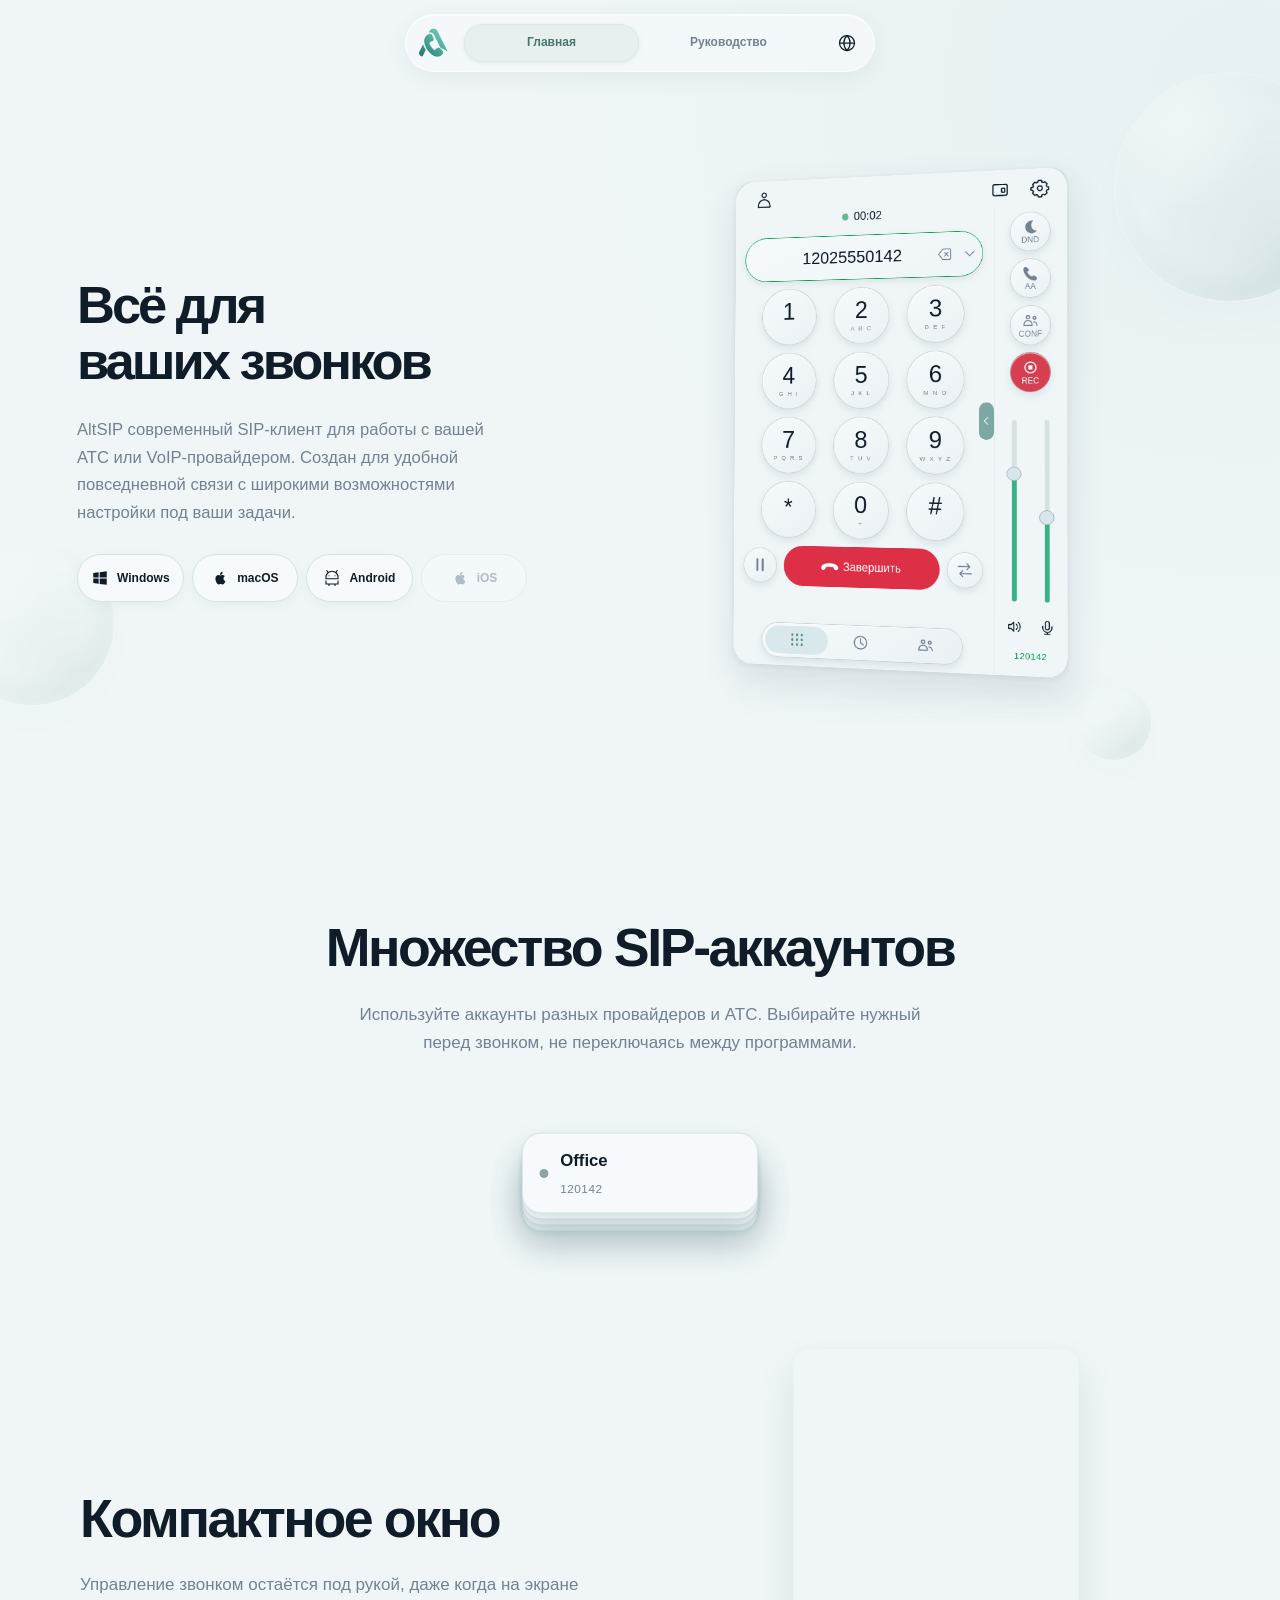
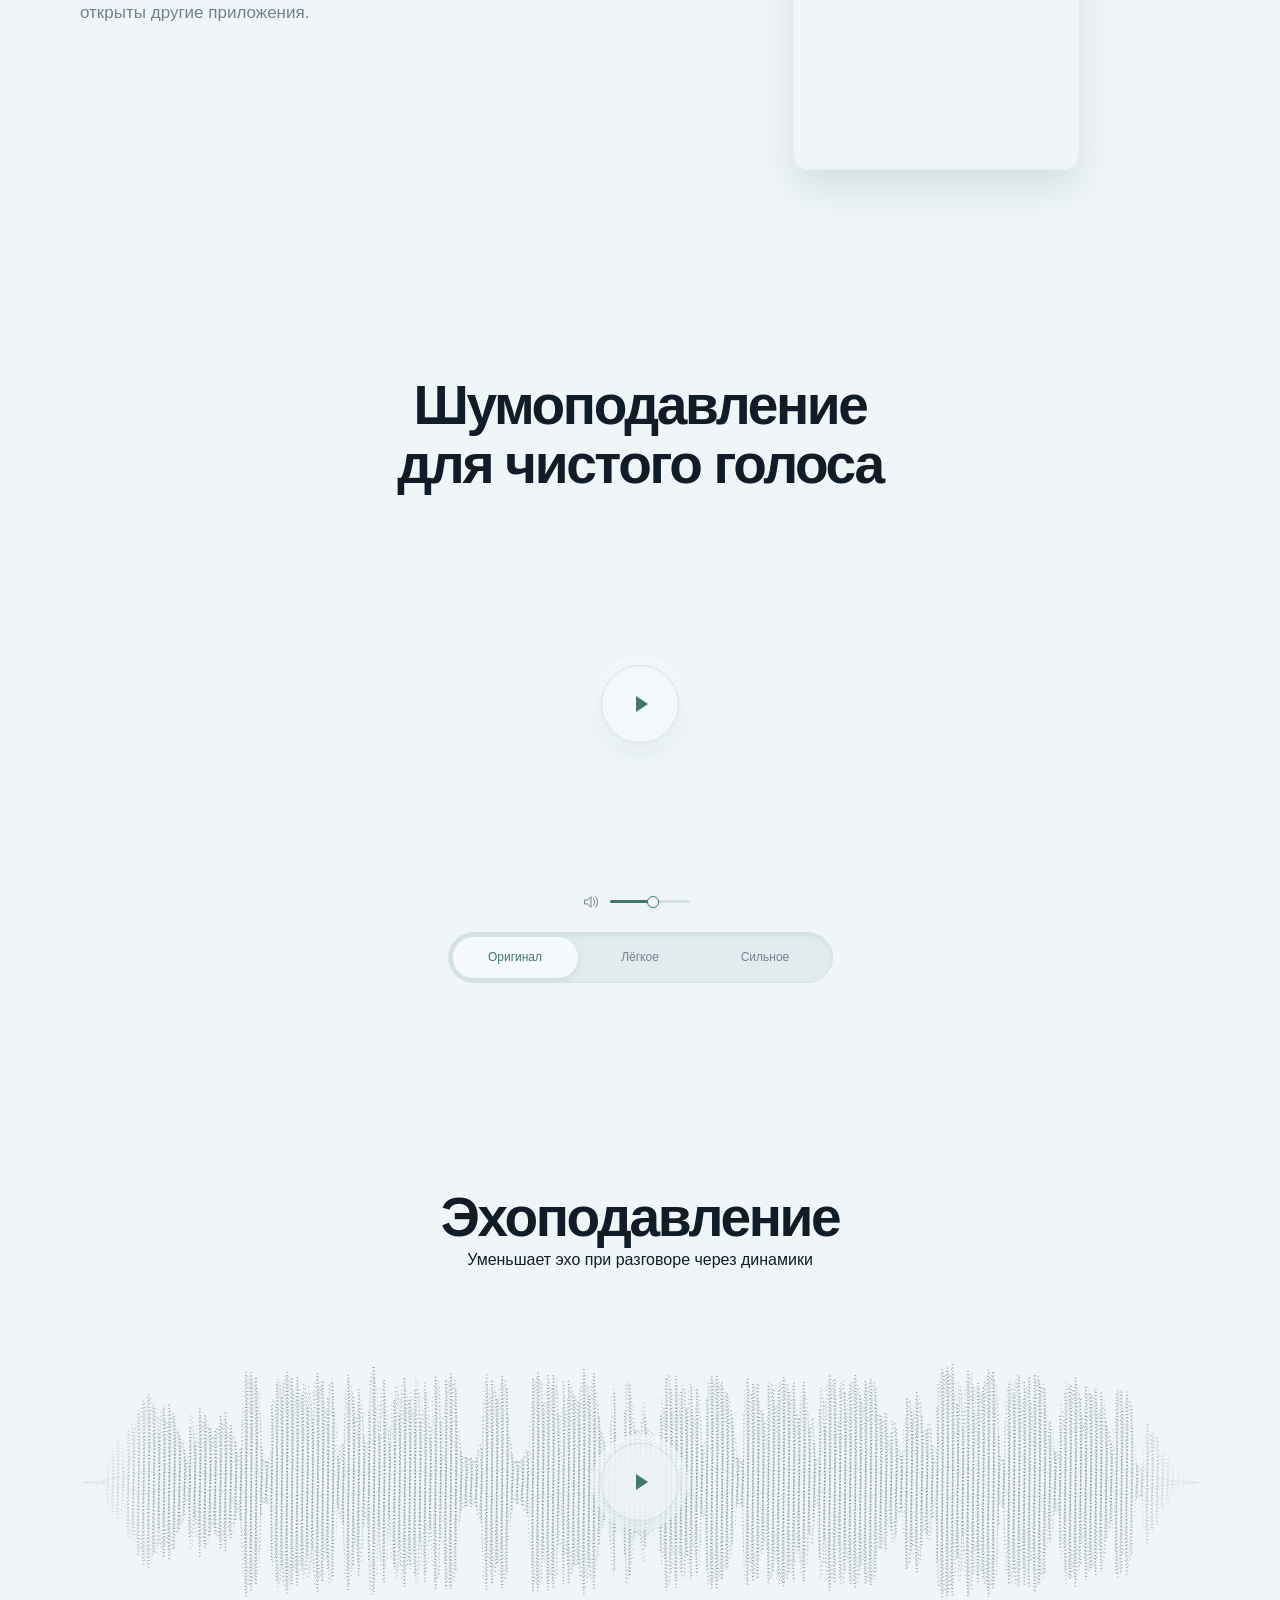
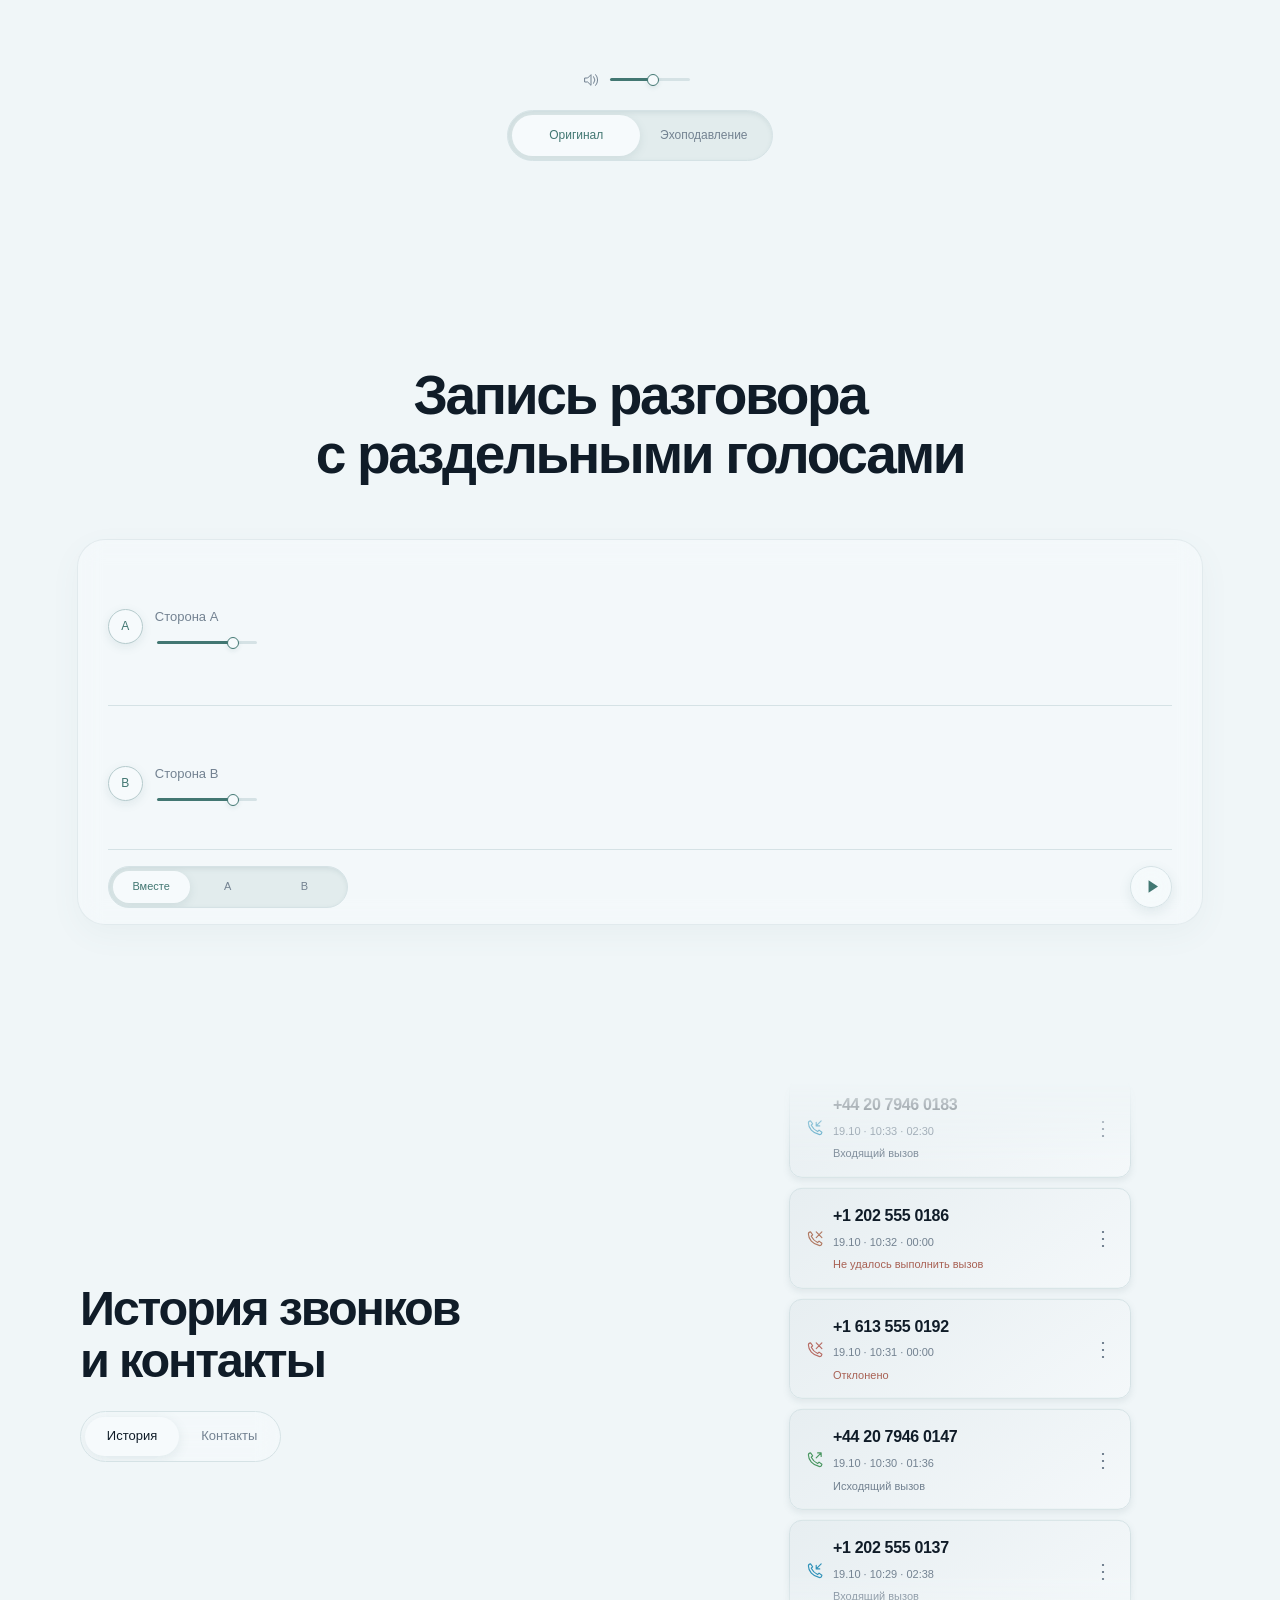
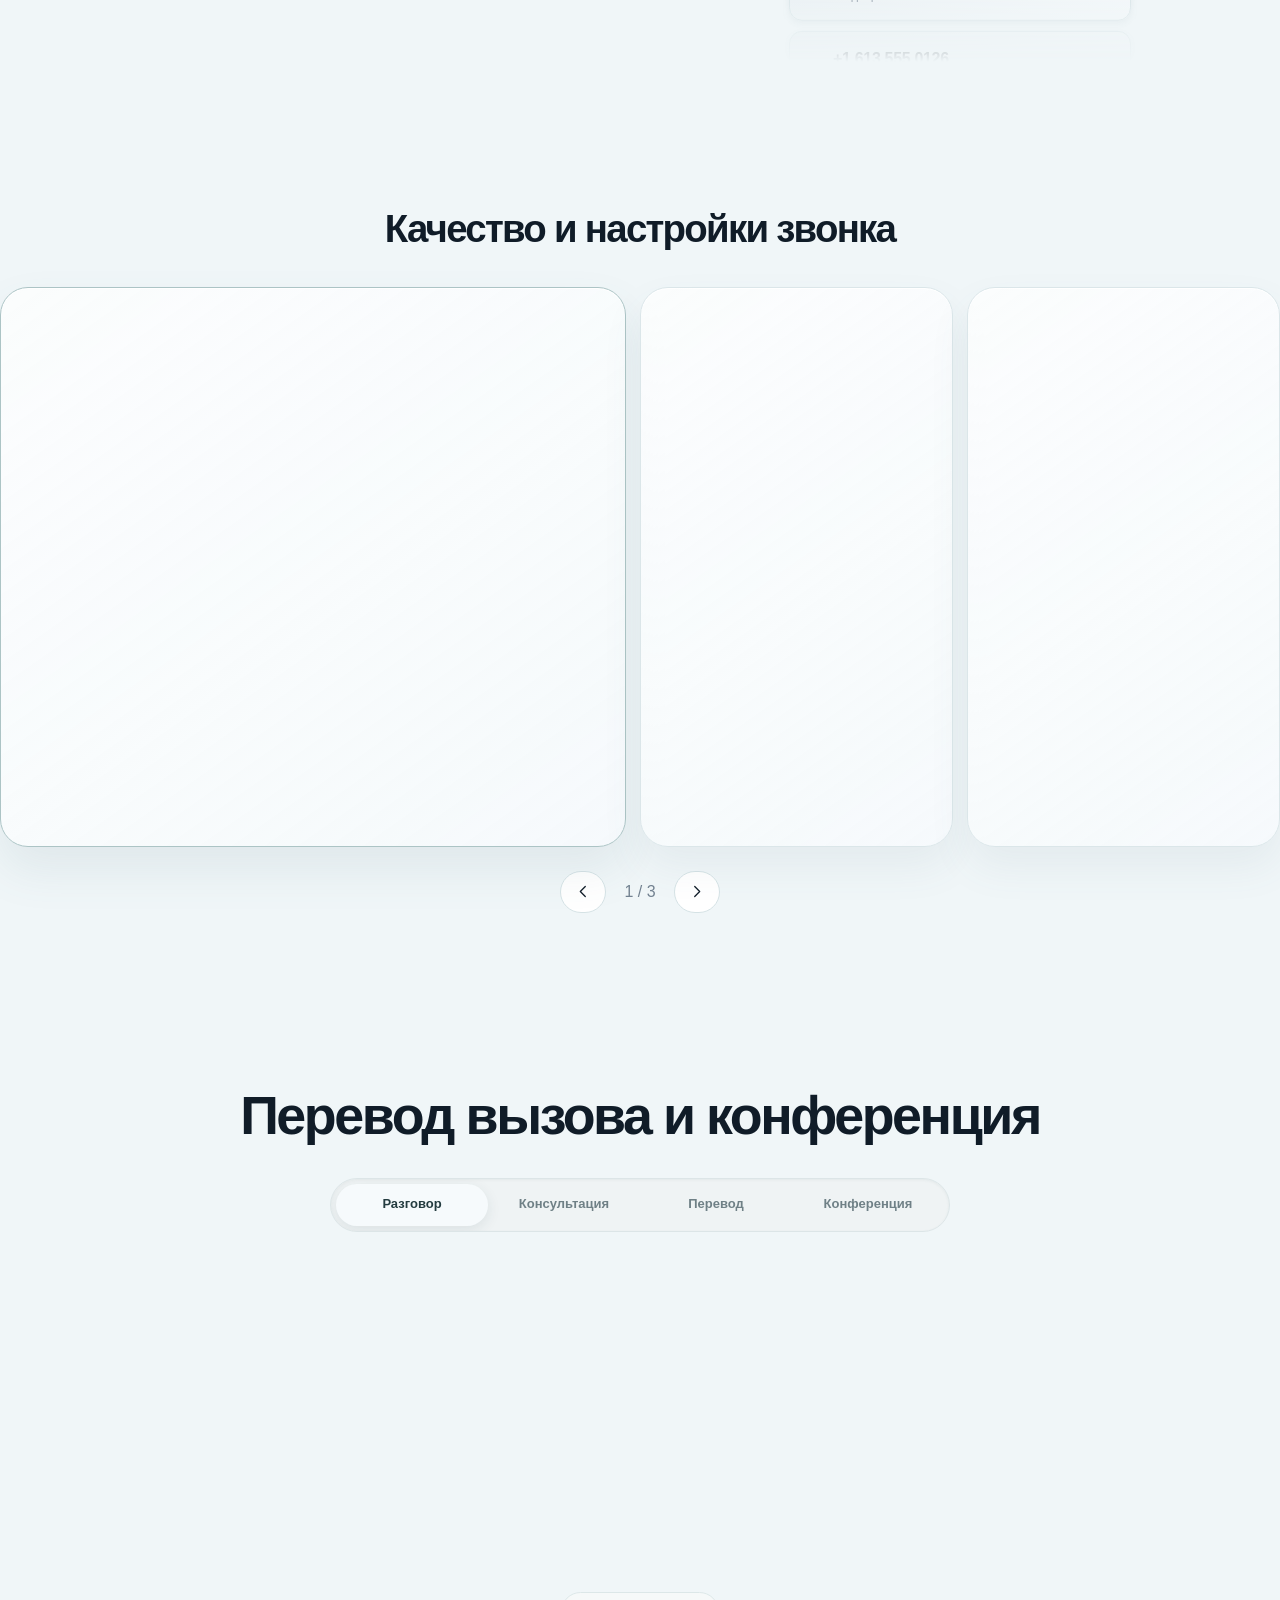
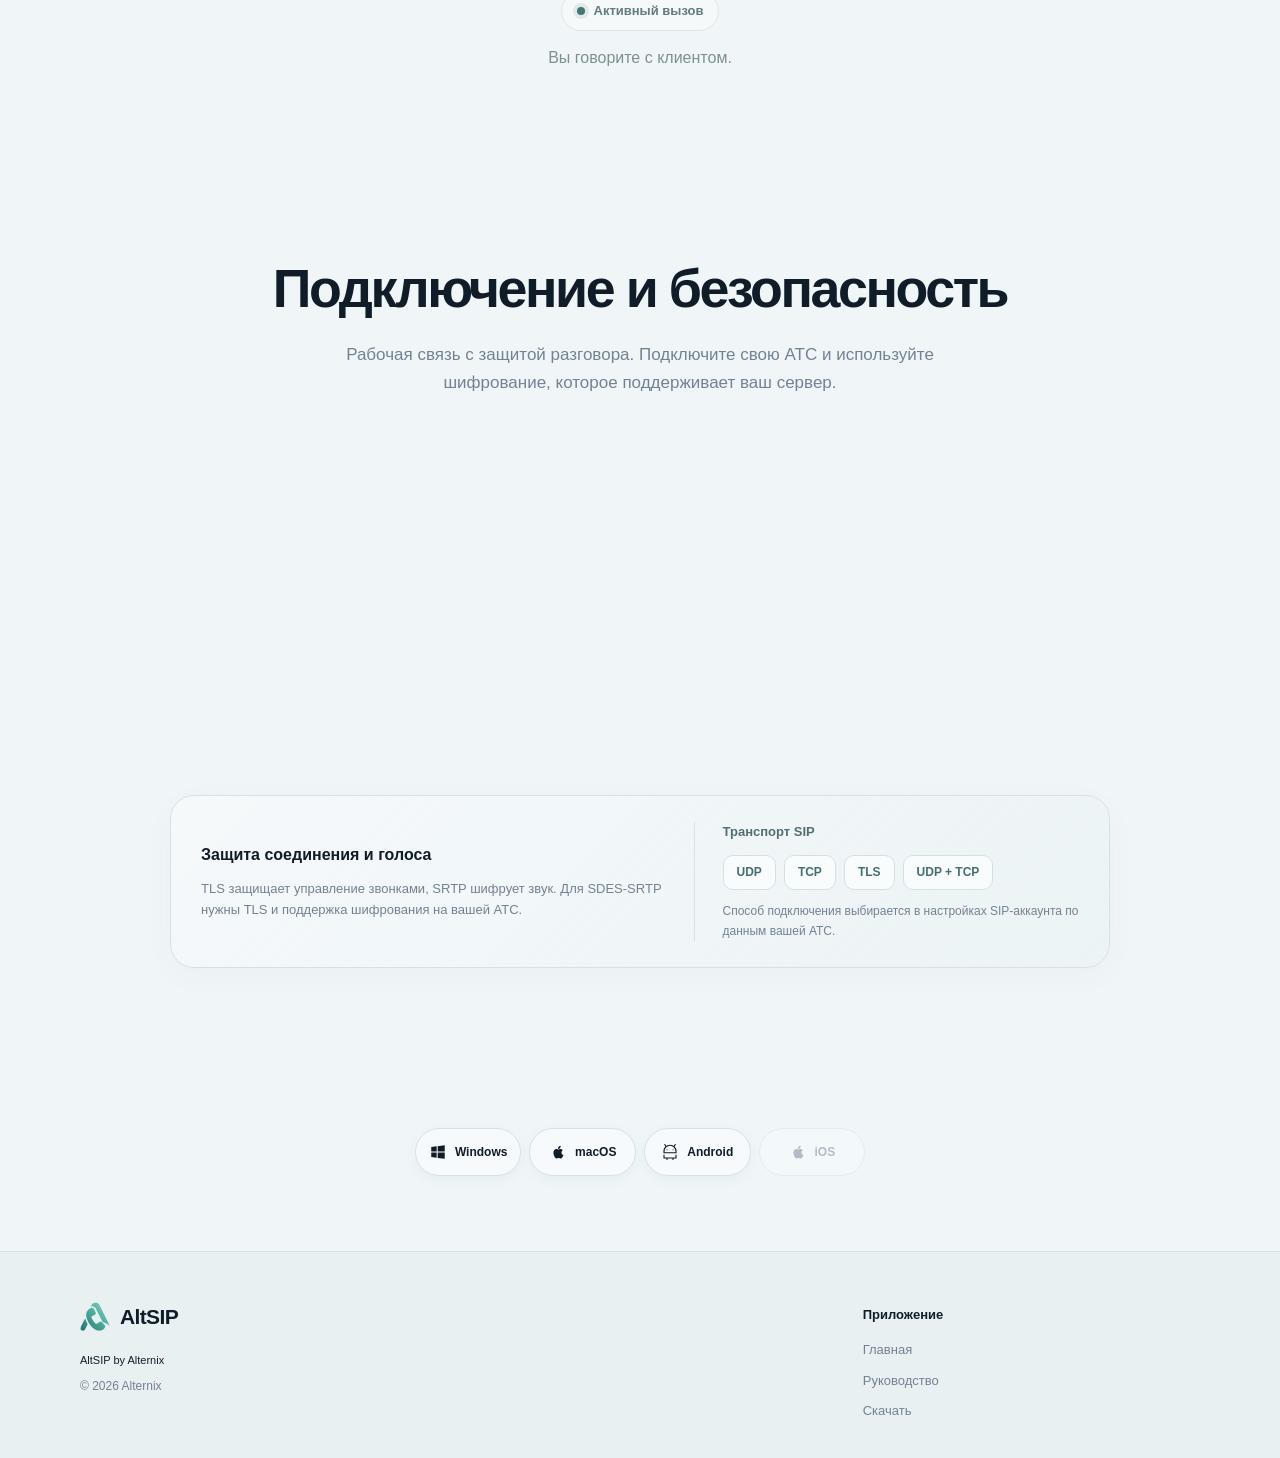
==== index.html @ 924a681d "Refine website animation cycles and precise native guide highlights" ====
<!doctype html>
<html lang="ru"><head><meta charset="utf-8"><meta name="viewport" content="width=device-width,initial-scale=1"><title>AltSIP | SIP-клиент для вашей телефонии</title><meta name="description" content="Софтфон для звонков через вашего SIP-провайдера или рабочую телефонию."><meta property="og:title" content="AltSIP | SIP-клиент для вашей телефонии"><meta property="og:description" content="Софтфон для звонков через вашего SIP-провайдера или рабочую телефонию."><meta name="robots" content="noindex,nofollow"><meta name="altsip-audio-revision" content="d81316233556"><meta name="theme-color" content="#eff5f6"><link rel="icon" href="assets/icon.png"><link rel="stylesheet" href="style.css?v=2e73f48485ab"><link rel="stylesheet" href="demo-app.css?v=282671691a97"><link rel="stylesheet" href="guide.css?v=e5ff88d38ba1"><link rel="stylesheet" href="presentation.css?v=deb7fc3d13be"><link rel="stylesheet" href="home.css?v=54b824f01042"><link rel="stylesheet" href="product-details.css?v=863e33387175"><link rel="stylesheet" href="connection-scenes.css?v=22c87a8289f9"><link rel="stylesheet" href="hero-motion.css?v=eced545eb23f"><script defer src="locales.js?v=30ba3d469219"></script><script defer src="releases.js?v=2664d048875a"></script><script defer src="owner-waveforms.js?v=f6e4b6ddcce7"></script><script defer src="audio-engine.js?v=7d99609cf5ab"></script><script defer src="wave-renderer.js?v=c137aee2f641"></script><script defer src="demo-locales.js?v=e2106780bb00"></script><script defer src="demo-fixtures.js?v=5a1b3ef2c4a5"></script><script defer src="demo-app.js?v=14ffc14b32d8"></script><script defer src="demo-tour.js?v=673b067e42fa"></script><script defer src="guide-current.js?v=b9ddf5138950"></script><script defer src="guide.js?v=2fedb6e4293b"></script><script defer src="feature-gallery.js?v=3f4800c20a1c"></script><script defer src="product-details.js?v=72c3e69b380d"></script><script defer src="connection-scenes.js?v=bbd32a1fe346"></script><script defer src="home-content.js?v=b4cd863121c5"></script><script defer src="atmosphere.js?v=7ba077ddc36a"></script><script defer src="app.js?v=50afdcf13e3f"></script><script src="site-routes.js?v=2fbef1f44652"></script></head>
<body id="top"><svg class="svg-defs" aria-hidden="true"><defs><symbol id="i-server" viewBox="0 0 24 24"><rect x="3" y="3" width="18" height="7" rx="2"/><rect x="3" y="14" width="18" height="7" rx="2"/><path d="M7 6.5h.1M7 17.5h.1M11 6.5h6M11 17.5h6"/></symbol>
<symbol id="i-arrow" viewBox="0 0 24 24"><path d="M4 12h16m-6-6 6 6-6 6"/></symbol><symbol id="i-down" viewBox="0 0 24 24"><path d="M12 3v18m-6-6 6 6 6-6"/></symbol>
<symbol id="i-play" viewBox="0 0 24 24"><path d="m7 4 12 8-12 8Z"/></symbol><symbol id="i-pause" viewBox="0 0 24 24"><path d="M8 5v14M16 5v14"/></symbol><symbol id="i-volume" viewBox="0 0 24 24"><path d="M3 9h4l5-5v16l-5-5H3Zm13-2a8 8 0 0 1 0 10m3-13a12 12 0 0 1 0 16"/></symbol>
<symbol id="i-phone" viewBox="0 0 24 24"><path d="m5 3 4 5-3 3c2 3 4 5 7 6l3-3 5 3c-1 4-3 5-6 4C9 19 4 14 2 8 1 5 2 3 5 3Z"/></symbol><symbol id="i-mic" viewBox="0 0 24 24"><rect x="9" y="2" width="6" height="13" rx="3"/><path d="M5 10v2a7 7 0 0 0 14 0v-2M12 19v3m-4 0h8"/></symbol>
<symbol id="i-fan" viewBox="0 0 24 24"><circle cx="12" cy="12" r="2"/><path d="M12 10C5 1 19 0 16 7l-3 3m1 2c11-2 5 11 1 6l-3-4m-2-1c-4 11-12-1-5-2l5 1"/></symbol><symbol id="i-keyboard" viewBox="0 0 24 24"><rect x="2" y="5" width="20" height="14" rx="3"/><path d="M6 9h.1M10 9h.1M14 9h.1M18 9h.1M6 12h.1M10 12h.1M14 12h.1M18 12h.1M7 16h10"/></symbol>
<symbol id="i-person" viewBox="0 0 24 24"><circle cx="12" cy="7" r="3.5"/><path d="M4 21v-3a8 8 0 0 1 16 0v3"/></symbol><symbol id="i-plus" viewBox="0 0 24 24"><path d="M12 4v16M4 12h16"/></symbol><symbol id="i-reset" viewBox="0 0 24 24"><path d="M4 10a8 8 0 1 1 0 5M4 4v6h6"/></symbol><symbol id="i-check" viewBox="0 0 24 24"><path d="m5 12 4 4L20 5"/></symbol>
<symbol id="i-windows" viewBox="0 0 24 24"><path d="M3 5.4 10.2 4.4v7H3Zm8.6-1.2L21 3v8.4h-9.4ZM3 12.8h7.2v7L3 18.8Zm8.6 0H21v8.3l-9.4-1.2Z"/></symbol><symbol id="i-apple" viewBox="0 0 24 24"><path d="M16.6 12.7c0-2 1.6-3 1.7-3.1-.9-1.4-2.4-1.6-2.9-1.6-1.2-.1-2.3.7-2.9.7-.6 0-1.5-.7-2.5-.7-1.4 0-2.7.9-3.4 2.1-1.5 2.6-.4 6.5 1 8.5.7 1 1.4 2 2.5 2 1-.1 1.4-.7 2.7-.7s1.7.7 2.8.6c1.2 0 1.8-1 2.5-2 .8-1.1 1.1-2.2 1.1-2.3-.1 0-2.6-1-2.6-3.5ZM14.7 6.6c.6-.8 1-1.8.9-2.9-.9.1-2 .6-2.7 1.4-.6.7-1.1 1.8-1 2.8 1 .1 2.1-.5 2.8-1.3Z"/></symbol>
</defs><symbol id="i-android" viewBox="0 0 24 24"><path d="m7 5-2-3m12 3 2-3M4 13v-2a8 8 0 0 1 16 0v2ZM4 16v4h16v-4M8 20v2m8-2v2M8 9h.01M16 9h.01"/></symbol><symbol id="i-expand" viewBox="0 0 24 24"><path d="M4 9V4h5m6 0h5v5M4 15v5h5m6 0h5v-5"/></symbol><symbol id="i-copy" viewBox="0 0 24 24"><rect x="8" y="8" width="12" height="13" rx="2"/><path d="M16 8V5a2 2 0 0 0-2-2H5a2 2 0 0 0-2 2v9a2 2 0 0 0 2 2h3"/></symbol><symbol id="i-shield" viewBox="0 0 24 24"><path d="m12 3 8 3v6c0 5-8 9-8 9s-8-4-8-9V6Z"/><path d="m8 12 3 3 5-6"/></symbol></svg><a class="skip" href="#main"><span data-copy="skip">К содержимому</span></a>

<div class="site-atmosphere" aria-hidden="true"><i class="glass-sphere"></i><i class="glass-sphere"></i><i class="glass-sphere"></i></div><header class="header"><a class="brand" href="#top" aria-label="AltSIP"><img src="assets/mark.svg" width="34" height="34" alt=""></a><nav class="page-tabs" role="tablist" data-label="navigation" aria-label="Разделы сайта"><i></i><button type="button" id="tab-home" role="tab" aria-selected="true" aria-controls="home-view" data-page="home"><span data-copy="navHome">Главная</span></button><button type="button" id="tab-guide" role="tab" aria-selected="false" tabindex="-1" aria-controls="guide-view" data-page="guide"><span data-copy="navGuide">Руководство</span></button></nav><div class="language-menu"><button type="button" id="language-trigger" aria-expanded="false" data-label="language" aria-label="Язык"><span id="language-current" class="visually-hidden">Русский</span><svg aria-hidden="true" viewBox="0 0 24 24"><circle cx="12" cy="12" r="9"/><path d="M3 12h18M12 3c5 5 5 13 0 18M12 3c-5 5-5 13 0 18"/></svg></button><div class="language-options" hidden role="group" data-label="language" aria-label="Язык"><button type="button" data-language="de" lang="de" aria-pressed="false">Deutsch</button><button type="button" data-language="en" lang="en" aria-pressed="false">English</button><button type="button" data-language="es" lang="es" aria-pressed="false">Español</button><button type="button" data-language="fr" lang="fr" aria-pressed="false">Français</button><button type="button" data-language="it" lang="it" aria-pressed="false">Italiano</button><button type="button" data-language="pl" lang="pl" aria-pressed="false">Polski</button><button type="button" data-language="pt" lang="pt" aria-pressed="false">Português</button><button type="button" data-language="ru" lang="ru" aria-pressed="true">Русский</button><button type="button" data-language="uk" lang="uk" aria-pressed="false">Українська</button></div></div></header>
<main id="main"><div id="home-view" class="page-view" role="tabpanel" aria-labelledby="tab-home">
<section class="hero-story" id="hero-story"><div class="hero-atmosphere" aria-hidden="true"><div class="glass-ribbon"></div><div class="glass-bead one"></div><div class="glass-bead two"></div><div class="glass-bead three"></div></div><div class="hero"><div class="hero-copy"><h1><span data-copy="heroTitle">Всё для ваших звонков</span></h1><p><span data-copy="heroBody">AltSIP современный SIP-клиент для работы с вашей АТС или VoIP-провайдером. Создан для удобной повседневной связи с широкими возможностями настройки под ваши задачи.</span></p><div class="downloads downloads-top"><a class="download-button windows" href="https://github.com/AlternixApps/AltSIP-Releases/releases/download/windows-wpf-beta-0.1.354/AltSIP-Setup.exe" data-release="windows" aria-label="Windows"><svg aria-hidden="true"><use href="#i-windows"></use></svg><span>Windows</span></a><details class="mac-choice"><summary class="download-button mac" data-label="downloadMac" aria-label="Скачать для macOS"><svg aria-hidden="true"><use href="#i-apple"></use></svg><span>macOS</span></summary><div class="mac-options"><a href="https://github.com/AlternixApps/AltSIP-Releases/releases/download/macos-swift-beta-0.1.73-build87/AltSIP-Swift-0.1.73-build87-arm64.dmg" data-release="macArm"><span>Apple Silicon</span></a><a href="https://github.com/AlternixApps/AltSIP-Releases/releases/download/macos-swift-beta-0.1.73-build87/AltSIP-Swift-0.1.73-build87-x86_64.dmg" data-release="macIntel"><span>Intel</span></a></div></details><a class="download-button android" href="https://play.google.com/store/apps/details?id=com.alternix.altsip" aria-label="Android — Google Play"><svg aria-hidden="true"><use href="#i-android"></use></svg><span>Android</span></a><button class="download-button ios" type="button" disabled><svg aria-hidden="true"><use href="#i-apple"></use></svg><span>iOS</span></button></div></div><div class="demo-stage" id="demo-stage"><div class="demo-position"><div class="demo-angle"><div class="demo-turn"><div class="demo-depth" aria-hidden="true"><i></i><i></i><i></i><i></i><i></i><i></i><i></i><i></i><i></i><i></i></div><div class="demo-front"><div id="sip-demo" inert aria-hidden="true"></div></div><div class="demo-back" aria-hidden="true"><img src="assets/mark.svg" alt=""></div></div></div></div><div class="glass-dock" aria-hidden="true"></div></div></div></section>
<div id="home-overview"></div><section class="download-section home-download" id="download"><div class="downloads downloads-home"><a class="download-button windows" href="https://github.com/AlternixApps/AltSIP-Releases/releases/download/windows-wpf-beta-0.1.354/AltSIP-Setup.exe" data-release="windows" aria-label="Windows"><svg aria-hidden="true"><use href="#i-windows"></use></svg><span>Windows</span></a><details class="mac-choice"><summary class="download-button mac" data-label="downloadMac" aria-label="Скачать для macOS"><svg aria-hidden="true"><use href="#i-apple"></use></svg><span>macOS</span></summary><div class="mac-options"><a href="https://github.com/AlternixApps/AltSIP-Releases/releases/download/macos-swift-beta-0.1.73-build87/AltSIP-Swift-0.1.73-build87-arm64.dmg" data-release="macArm"><span>Apple Silicon</span></a><a href="https://github.com/AlternixApps/AltSIP-Releases/releases/download/macos-swift-beta-0.1.73-build87/AltSIP-Swift-0.1.73-build87-x86_64.dmg" data-release="macIntel"><span>Intel</span></a></div></details><a class="download-button android" href="https://play.google.com/store/apps/details?id=com.alternix.altsip" aria-label="Android — Google Play"><svg aria-hidden="true"><use href="#i-android"></use></svg><span>Android</span></a><button class="download-button ios" type="button" disabled><svg aria-hidden="true"><use href="#i-apple"></use></svg><span>iOS</span></button></div></section><div id="audio-sections" hidden><section class="sound section" id="sound"><div class="section-heading reveal"><h2><span data-copy="soundTitle">Шумоподавление
для чистого голоса</span></h2></div><div class="sound-sculpture reveal" id="sound-player"><canvas id="noise-wave" width="1200" height="380" aria-hidden="true"></canvas><button class="orb-play" id="noise-play" type="button" data-label="play" aria-label="Слушать"><svg aria-hidden="true"><use href="#i-play"></use></svg></button></div><div class="sound-console reveal"><div class="wave-caption"><label class="volume-control"><svg aria-hidden="true"><use href="#i-volume"></use></svg><input id="master-volume" type="range" min="0" max="100" value="55" data-label="volume" aria-label="Громкость"></label></div><div class="audio-processing-row"><div class="segmented noise-mode" role="group" data-label="processing" aria-label="Обработка звука"><span class="capsule-track" aria-hidden="true"><i></i></span><button data-noise-mode="original" aria-pressed="true" type="button"><span data-copy="original">Оригинал</span></button><button data-noise-mode="light" aria-pressed="false" type="button"><span data-copy="light">Лёгкое</span></button><button data-noise-mode="high" aria-pressed="false" type="button"><span data-copy="high">Сильное</span></button></div></div><p id="noise-error" class="player-error" role="status"></p></div></section>
<section class="echo-section section" id="echo"><div class="section-heading reveal"><h2><span data-copy="echoTitle">Эхоподавление</span></h2><p class="lab-lead"><span data-copy="echoBody">Уменьшает эхо при разговоре через динамики</span></p></div><div class="echo-sculpture sound-sculpture reveal" id="echo-player"><canvas id="echo-wave" width="1200" height="380" aria-hidden="true"></canvas><button class="orb-play" id="echo-play" type="button" data-label="play" aria-label="Слушать"><svg aria-hidden="true"><use href="#i-play"></use></svg></button></div><div class="sound-console reveal"><div class="wave-caption"><label class="volume-control"><svg aria-hidden="true"><use href="#i-volume"></use></svg><input id="echo-volume" type="range" min="0" max="100" value="55" data-label="volume" aria-label="Громкость"></label></div><div class="audio-processing-row"><div class="segmented echo-mode" role="group" data-label="processing" aria-label="Обработка звука"><span class="capsule-track" aria-hidden="true"><i></i></span><button data-echo-mode="original" aria-pressed="true" type="button"><span data-copy="echoOriginal">Оригинал</span></button><button data-echo-mode="processed" aria-pressed="false" type="button"><span data-copy="echoProcessed">Эхоподавление</span></button></div></div><p id="echo-error" class="player-error" role="status"></p></div></section>
<section class="record section" id="record"><div class="record-shell"><div class="record-copy reveal"><h2><span data-copy="recordTitle">Запись разговора
с раздельными голосами</span></h2></div><div class="mixer reveal" id="record-player"><div class="track" data-track="a"><div class="track-info"><button type="button" class="track-letter" data-track-solo="a" aria-label="Solo A" aria-pressed="false">A</button><span><span data-copy="sideA">Сторона A</span></span><input id="gain-a" type="range" min="0" max="100" value="80" data-label="gainA" aria-label="Громкость стороны A"></div><canvas id="wave-a" width="700" height="150" aria-hidden="true"></canvas></div><div class="track" data-track="b"><div class="track-info"><button type="button" class="track-letter" data-track-solo="b" aria-label="Solo B" aria-pressed="false">B</button><span><span data-copy="sideB">Сторона B</span></span><input id="gain-b" type="range" min="0" max="100" value="80" data-label="gainB" aria-label="Громкость стороны B"></div><canvas id="wave-b" width="700" height="150" aria-hidden="true"></canvas></div><div class="record-transport"><div class="track-selection segmented" role="group" data-label="trackChoice" aria-label="Дорожки записи"><span class="capsule-track" aria-hidden="true"><i></i></span><button data-solo="both" aria-pressed="true"><span data-copy="both">Вместе</span></button><button data-solo="a" aria-pressed="false">A</button><button data-solo="b" aria-pressed="false">B</button></div><div class="time-and-play"><button class="round-play" id="record-play" type="button" data-label="play" aria-label="Слушать"><svg aria-hidden="true"><use href="#i-play"></use></svg></button></div></div><p id="record-error" class="player-error" role="status"></p></div></div></section>
</div></div><section id="guide-view" class="page-view" role="tabpanel" aria-labelledby="tab-guide" hidden><div id="guide"></div></section></main><footer class="site-footer"><div class="footer-inner"><div class="footer-about"><a href="#home" data-route="home" data-anchor="hero-story" class="footer-brand"><img src="assets/mark.svg" width="30" height="30" alt=""><span>AltSIP</span></a><a class="footer-credit" href="https://alternixapps.github.io/"><span data-copy="footer">AltSIP by Alternix</span></a><p class="footer-copyright">© 2026 Alternix</p></div><nav data-label="footerNavigation" aria-label="Навигация в подвале"><strong><span data-copy="footerProduct">Приложение</span></strong><a href="#home" data-route="home" data-anchor="hero-story"><span data-copy="navHome">Главная</span></a><a href="#guide" data-route="guide"><span data-copy="navGuide">Руководство</span></a><button type="button" class="footer-download" data-open-download><span data-copy="download">Скачать</span></button></nav></div></footer><dialog class="download-dialog" id="download-dialog" aria-labelledby="download-dialog-title"><button type="button" class="download-close" data-close-download data-label="close" aria-label="Закрыть">×</button><h2 id="download-dialog-title"><span data-copy="download">Скачать</span></h2><div class="downloads downloads-dialog"><a class="download-button windows" href="https://github.com/AlternixApps/AltSIP-Releases/releases/download/windows-wpf-beta-0.1.354/AltSIP-Setup.exe" data-release="windows" aria-label="Windows"><svg aria-hidden="true"><use href="#i-windows"></use></svg><span>Windows</span></a><details class="mac-choice"><summary class="download-button mac" data-label="downloadMac" aria-label="Скачать для macOS"><svg aria-hidden="true"><use href="#i-apple"></use></svg><span>macOS</span></summary><div class="mac-options"><a href="https://github.com/AlternixApps/AltSIP-Releases/releases/download/macos-swift-beta-0.1.73-build87/AltSIP-Swift-0.1.73-build87-arm64.dmg" data-release="macArm"><span>Apple Silicon</span></a><a href="https://github.com/AlternixApps/AltSIP-Releases/releases/download/macos-swift-beta-0.1.73-build87/AltSIP-Swift-0.1.73-build87-x86_64.dmg" data-release="macIntel"><span>Intel</span></a></div></details><a class="download-button android" href="https://play.google.com/store/apps/details?id=com.alternix.altsip" aria-label="Android — Google Play"><svg aria-hidden="true"><use href="#i-android"></use></svg><span>Android</span></a><button class="download-button ios" type="button" disabled><svg aria-hidden="true"><use href="#i-apple"></use></svg><span>iOS</span></button></div></dialog><a class="back-top" href="#top" data-label="backTop" aria-label="Наверх"><svg aria-hidden="true" viewBox="0 0 24 24"><path d="m6 14 6-6 6 6"/></svg></a></body></html>
---- style.css ----
:root{--paper:#f0f6f8;--surface:#f6fafc;--ink:#101c28;--muted:#738291;--green:#427772;--line:#d5e2e5;--white:#fff;--shade:#56798222;--glow:#d9e8ea;--ease:cubic-bezier(.22,.8,.25,1);--capsule-spring:cubic-bezier(.22,1.35,.36,1);color-scheme:light}
*{box-sizing:border-box}html{scroll-behavior:smooth;scroll-padding-top:110px}body{margin:0;font:16px/1.6 -apple-system,BlinkMacSystemFont,'Segoe UI',sans-serif;background:var(--paper);color:var(--ink);overflow-x:clip;-webkit-font-smoothing:antialiased;transition:background .65s,color .55s}h1,h2,h3,p{margin:0}h1,h2,h3{font-weight:600;line-height:1.08;letter-spacing:-.043em}h1,h2{white-space:pre-line}button,input,select{font:inherit;color:inherit}button{border:0;cursor:pointer}a{color:inherit;text-decoration:none}button,a,summary,input{touch-action:manipulation;-webkit-tap-highlight-color:transparent}button:disabled{cursor:default}button:focus-visible,a:focus-visible,summary:focus-visible,input:focus-visible,canvas:focus-visible{outline:2px solid var(--green);outline-offset:5px}svg{width:22px;height:22px;fill:none;stroke:currentColor;stroke-width:1.5;stroke-linecap:round;stroke-linejoin:round;display:block;flex:none}svg:has(use[href='#i-windows']),svg:has(use[href='#i-apple']){fill:currentColor;stroke:none}.svg-defs{position:absolute;width:0;height:0;overflow:hidden}[hidden]{display:none!important}img{display:block;max-width:100%}.skip{position:fixed;top:-100px;left:20px;z-index:100;padding:14px;border-radius:14px;background:var(--surface)}.skip:focus{top:20px}
.site-atmosphere{position:fixed;inset:0;pointer-events:none;z-index:-1;overflow:hidden;background:radial-gradient(ellipse at 87% 8%,color-mix(in srgb,var(--green) 15%,transparent),transparent 50%),radial-gradient(ellipse at 8% 65%,color-mix(in srgb,var(--green) 10%,transparent),transparent 46%),var(--paper);transition:background .7s}.site-atmosphere:before{content:'';position:absolute;width:130vw;height:60vw;top:15%;left:-60%;border-radius:50%;border:1px solid color-mix(in srgb,var(--green) 14%,transparent);box-shadow:0 0 0 65px color-mix(in srgb,var(--white) 12%,transparent),0 0 0 130px color-mix(in srgb,var(--green) 3%,transparent);transform:rotate(-30deg)}
.header{position:fixed;top:14px;left:3%;right:3%;height:72px;display:grid;grid-template-columns:1fr auto 1fr;align-items:center;padding:0 26px;z-index:60;border-radius:25px;background:color-mix(in srgb,var(--surface) 72%,transparent);border:1px solid color-mix(in srgb,var(--white) 75%,var(--line));box-shadow:0 8px 35px color-mix(in srgb,var(--shade) 50%,transparent);backdrop-filter:blur(24px) saturate(1.2);transition:background .65s,border-color .65s}.brand{display:flex;align-items:center;gap:9px;font-size:24px;font-weight:650;letter-spacing:-.035em;justify-self:start}.brand img{border-radius:9px}.page-tabs{position:relative;display:flex;isolation:isolate;border-radius:24px;background:color-mix(in srgb,var(--green) 7%,transparent);padding:4px;gap:3px}.page-tabs>i{position:absolute;top:4px;bottom:4px;left:4px;width:calc((100% - 11px)/2);border-radius:20px;background:var(--surface);box-shadow:0 2px 9px var(--shade);transform:translateX(calc(var(--page-index,0)*(100% + 3px)));transition:transform .5s var(--ease),background .65s;z-index:-1}.page-tabs button{min-width:142px;max-width:230px;background:transparent;border-radius:20px;padding:9px 16px;font-size:13px;color:var(--muted);transition:color .3s}.page-tabs button[aria-selected=true]{color:var(--ink)}.language-menu{position:relative;font-size:12px;justify-self:end}.language-menu summary{display:flex;align-items:center;gap:10px;cursor:pointer;list-style:none;padding:9px 12px;border-radius:20px;border:1px solid var(--line)}summary::-webkit-details-marker{display:none}.language-menu summary svg{width:13px;height:13px}.language-options{position:absolute;right:0;top:calc(100% + 10px);padding:8px;width:185px;background:var(--surface);border:1px solid var(--line);box-shadow:0 18px 45px var(--shade);border-radius:18px;z-index:65;animation:menu-in .25s var(--ease)}.language-options button{display:block;text-align:left;background:transparent;width:100%;padding:8px 12px;border-radius:10px;font-size:12px}.language-options button:hover,.language-options button[aria-pressed=true]{background:color-mix(in srgb,var(--green) 10%,transparent);color:var(--green)}
.page-enter{animation:page-enter .5s var(--ease)}.hero-story{position:relative;height:145vh;min-height:1120px;isolation:isolate}.hero{position:sticky;top:0;height:100svh;min-height:740px;max-width:1580px;margin:auto;display:grid;grid-template-columns:.95fr 1.05fr;align-items:center;gap:5%;padding:145px 5% 75px 6%}.hero-copy{position:relative;z-index:4;transform:translateY(calc(var(--hero-progress,0)*-100px));opacity:calc(1 - var(--hero-progress,0)*.75);transition:color .65s}.hero h1{font-size:clamp(44px,4.2vw,70px);line-height:1.09;letter-spacing:-.052em}.hero-copy>p{font-size:16px;line-height:1.65;color:var(--muted);max-width:420px;margin:26px 0 32px}.hero-atmosphere{position:absolute;inset:0;z-index:-1;overflow:hidden}.glass-ribbon{position:absolute;right:-20%;top:3%;width:88%;height:77%;border-radius:45%;border:1px solid color-mix(in srgb,var(--white) 80%,var(--line));background:linear-gradient(125deg,transparent 23%,color-mix(in srgb,var(--white) 35%,transparent) 40%,color-mix(in srgb,var(--green) 8%,transparent) 52%,transparent 75%);box-shadow:inset 0 0 32px color-mix(in srgb,var(--white) 60%,transparent),0 0 70px color-mix(in srgb,var(--green) 7%,transparent);transform:rotate(-29deg);opacity:.8}.glass-ribbon:after{content:'';position:absolute;inset:35px;border-radius:45%;border:1px solid color-mix(in srgb,var(--white) 60%,transparent)}.glass-bead{position:absolute;border-radius:50%;background:radial-gradient(circle at 30% 23%,color-mix(in srgb,var(--white) 90%,transparent),transparent 34%),radial-gradient(circle at 70% 80%,color-mix(in srgb,var(--green) 20%,transparent),transparent 65%);border:1px solid color-mix(in srgb,var(--white) 80%,var(--line));box-shadow:inset -8px -10px 22px color-mix(in srgb,var(--green) 12%,transparent),inset 5px 7px 20px color-mix(in srgb,var(--white) 70%,transparent),0 12px 28px var(--shade);backdrop-filter:blur(3px);animation:glass-drift 12s ease-in-out infinite alternate}.glass-bead.one{width:95px;height:95px;right:4%;top:26%}.glass-bead.two{width:48px;height:48px;right:44%;top:65%;animation-delay:-7s}.glass-bead.three{width:28px;height:28px;right:54%;top:18%;animation-delay:-3s}.hero-atmosphere:after{content:'';position:absolute;left:0;right:0;bottom:0;height:22%;background:linear-gradient(transparent,var(--paper))}
.downloads{display:flex;align-items:flex-start;gap:10px;position:relative;z-index:15}.download-button{height:54px;display:flex;align-items:center;justify-content:center;gap:10px;padding:0 22px;border:1px solid color-mix(in srgb,var(--white) 50%,var(--line));border-radius:28px;background:var(--surface);font-size:13px;font-weight:600;white-space:nowrap;box-shadow:0 5px 16px var(--shade),inset 0 1px var(--white);transition:transform .25s,box-shadow .25s,background .65s}.download-button svg{width:18px;height:18px}.download-button:hover{transform:translateY(-2px);box-shadow:0 9px 20px var(--shade),inset 0 1px var(--white)}.download-button.android:disabled{color:var(--muted);opacity:.5;box-shadow:none}.download-button.android:disabled:hover{transform:none}.mac-choice{position:relative}.mac-choice summary{list-style:none;cursor:pointer}.mac-options{position:absolute;left:0;top:calc(100% + 10px);width:190px;display:grid;padding:7px;background:var(--surface);border:1px solid var(--line);box-shadow:0 16px 35px var(--shade);border-radius:18px;animation:menu-in .25s var(--ease);z-index:30}.mac-options a{padding:10px 14px;border-radius:11px;font-size:12px}.mac-options a:hover{background:color-mix(in srgb,var(--green) 9%,transparent)}
.demo-stage{position:relative;height:650px;min-width:0;isolation:isolate;perspective:1800px}.demo-position{position:absolute;left:50%;top:47%;width:var(--demo-width,380px);height:var(--demo-height,560px);transform:translate(-50%,-50%) translateY(calc(var(--hero-progress,0)*-140px)) scale(calc(var(--demo-scale,1)*(1 - var(--hero-progress,0)*.13)));transform-origin:center;transition:width .5s var(--ease),height .5s var(--ease);z-index:3;perspective:1800px}.demo-angle{position:relative;width:100%;height:100%;transform:rotateY(calc(-14deg - var(--hero-progress,0)*72deg)) rotateX(2deg);transform-style:preserve-3d;transform-origin:50% 50%;border-radius:22px}.demo-front{position:absolute;inset:0;transform:translateZ(10px);backface-visibility:hidden;border-radius:22px;overflow:clip;box-shadow:0 24px 50px var(--shade)}.demo-back{position:absolute;inset:0;border-radius:22px;background:linear-gradient(125deg,var(--surface),var(--line));border:1px solid var(--line);transform:translateZ(-10px) rotateY(180deg);backface-visibility:hidden}.demo-edge{position:absolute;top:19px;bottom:19px;right:-10px;width:20px;background:linear-gradient(90deg,var(--line),var(--surface) 30%,color-mix(in srgb,var(--ink) 19%,var(--paper)));transform:rotateY(90deg);border-radius:3px;box-shadow:inset 1px 0 var(--white)}.demo-top-edge{position:absolute;left:20px;right:20px;top:-10px;height:20px;background:var(--surface);transform:rotateX(90deg);border-radius:3px}.demo-front .sip-demo{border-radius:22px;overflow:clip}.glass-dock{position:absolute;left:9%;right:4%;height:24px;bottom:19px;border-radius:50%;background:radial-gradient(ellipse,color-mix(in srgb,var(--green) 20%,transparent),transparent 70%);filter:blur(10px);transform:translateY(calc(var(--hero-progress,0)*50px)) scale(calc(1 - var(--hero-progress,0)*.4));opacity:calc(1 - var(--hero-progress,0))}
.section{position:relative;padding:105px 6%;scroll-margin-top:90px}.section-heading{text-align:center;max-width:1100px;margin:0 auto 45px}.section-heading h2{font-size:clamp(40px,4.6vw,68px)}.sound{padding-top:80px;overflow:hidden;isolation:isolate}.sound:before{content:'';position:absolute;inset:8% -10% 0;border-radius:50%;background:radial-gradient(ellipse,color-mix(in srgb,var(--surface) 80%,transparent),transparent 65%);z-index:-1}.sound-sculpture{position:relative;width:100%;max-width:1500px;margin:auto;height:350px;isolation:isolate}.sound-sculpture canvas{width:100%;height:100%;display:block;cursor:ew-resize;touch-action:pan-y}.orb-play{position:absolute;left:50%;top:47%;width:78px;height:78px;border-radius:50%;transform:translate(-50%,-50%);background:color-mix(in srgb,var(--surface) 92%,transparent);border:1px solid var(--line);box-shadow:0 8px 25px var(--shade),0 0 0 9px color-mix(in srgb,var(--surface) 65%,transparent);color:var(--green);display:grid;place-items:center;transition:box-shadow .3s,background .65s;z-index:2}.orb-play:hover{box-shadow:0 8px 25px var(--shade),0 0 0 12px color-mix(in srgb,var(--surface) 65%,transparent)}.orb-play svg{width:24px;height:24px}.orb-play svg:has(use[href='#i-play']){fill:currentColor;stroke:none;transform:translateX(1px)}.round-play svg:has(use[href='#i-play']){fill:currentColor;stroke:none;transform:translateX(1px)}.sound-console{text-align:center}.wave-caption{display:flex;align-items:center;justify-content:center;gap:24px;font-size:11px;font-variant-numeric:tabular-nums;color:var(--muted);margin:15px 0 28px}.volume-control{display:flex;align-items:center;gap:9px;width:115px}.volume-control svg{width:16px;height:16px}.volume-control input{width:80px}.sound-console input[type=range],.track-info input[type=range]{appearance:none;height:3px;background:linear-gradient(to right,var(--green) var(--range,55%),var(--line) var(--range,55%));border-radius:4px;cursor:pointer}.sound-console input[type=range]::-webkit-slider-thumb,.track-info input[type=range]::-webkit-slider-thumb{appearance:none;width:12px;height:12px;border:1px solid var(--green);border-radius:50%;background:var(--surface);box-shadow:0 2px 4px var(--shade)}.segmented{position:relative;display:inline-flex;isolation:isolate;padding:4px;background:color-mix(in srgb,var(--green) 8%,var(--paper));border:1px solid var(--line);border-radius:30px;box-shadow:inset 1px 2px 5px var(--shade)}.segmented>.capsule-track{position:absolute;inset:0;border-radius:inherit;overflow:clip;pointer-events:none;z-index:-1}.segmented>.capsule-track>i{position:absolute;left:4px;top:4px;bottom:4px;width:calc((100% - 8px)/3);background:var(--surface);border-radius:25px;box-shadow:0 3px 10px var(--shade);transform:translateX(calc(var(--selected,0)*100%));transition:transform .56s var(--capsule-spring),background .65s}.segmented button{background:transparent;min-width:125px;padding:11px 20px;border-radius:26px;color:var(--muted);font-size:12px}.segmented button[aria-pressed=true]{color:var(--green)}.noise-mode[data-mode=light]{--selected:1}.noise-mode[data-mode=high]{--selected:2}.track-selection[data-solo=a]{--selected:1}.track-selection[data-solo=b]{--selected:2}.player-error{font-size:12px;color:#ca696f;margin-top:12px;min-height:0}.player-error:empty{display:none}
.record{padding-block:110px 120px}.record-shell{max-width:1420px;margin:auto}.record-copy{display:flex;align-items:flex-start;justify-content:space-between;gap:8%;margin-bottom:45px}.record-copy h2{font-size:clamp(40px,4.2vw,62px);flex:1}.record-copy>p{font-size:16px;line-height:1.7;color:var(--muted);max-width:370px;flex:1;padding-top:7px}.record-copy .track-selection{display:none}.mixer{position:relative;border-radius:34px;padding:36px 40px 25px;border:1px solid color-mix(in srgb,var(--white) 65%,var(--line));background:color-mix(in srgb,var(--surface) 72%,transparent);box-shadow:0 20px 55px var(--shade),inset 0 1px var(--white);backdrop-filter:blur(15px);transition:background .65s}.mixer:before{content:'';position:absolute;inset:10px -10px -10px 10px;border-radius:34px;border:1px solid var(--line);background:color-mix(in srgb,var(--green) 3%,transparent);z-index:-1}.track{display:grid;grid-template-columns:170px 1fr;gap:20px;align-items:center;min-height:160px;transition:opacity .4s}.track+.track{border-top:1px solid var(--line);margin-top:15px;padding-top:15px}.track-info{display:grid;grid-template-columns:35px 1fr;gap:8px 12px;align-items:center;color:var(--muted);font-size:13px}.track-info>input{grid-column:2;width:100px;margin-top:5px}.track-letter{width:35px;height:35px;border-radius:50%;background:var(--surface);color:var(--green);box-shadow:0 3px 10px var(--shade);border:1px solid var(--line);grid-row:span 2;font-size:12px}.track-letter[aria-pressed=true]{background:var(--green);color:var(--paper)}.track canvas{width:100%;height:155px;display:block;cursor:ew-resize;touch-action:pan-y}.track.muted{opacity:.38}.record-transport{display:flex;align-items:center;justify-content:space-between;gap:20px;padding-top:22px;border-top:1px solid var(--line);margin-top:15px}.record-transport .time-and-play{display:flex;align-items:center;gap:14px;font-size:11px;font-variant-numeric:tabular-nums;color:var(--muted)}.round-play{width:46px;height:46px;display:grid;place-items:center;border-radius:50%;background:var(--surface);color:var(--green);box-shadow:0 4px 12px var(--shade);border:1px solid var(--line)}.round-play svg{width:19px;height:19px}.record-transport .segmented button{min-width:100px;padding:8px 15px;font-size:11px}.details{padding-inline:0;padding-bottom:80px}.details .section-heading{padding-inline:6%;margin-bottom:50px}
.download-section{padding:95px 6% 100px;text-align:center;background:radial-gradient(ellipse at bottom,color-mix(in srgb,var(--green) 12%,transparent),transparent 65%)}.download-section>img{margin:0 auto 25px;border-radius:16px}.download-section h2{font-size:clamp(44px,5vw,70px)}.download-section>p{margin:22px 0 30px;color:var(--muted);font-size:15px}.downloads-bottom{justify-content:center}.downloads-bottom .mac-options{top:auto;bottom:calc(100% + 12px)}footer{padding:24px 6%;font-size:12px;color:var(--muted);border-top:1px solid var(--line)}.back-top{position:fixed;right:24px;bottom:22px;width:42px;height:42px;border-radius:50%;display:grid;place-items:center;background:color-mix(in srgb,var(--surface) 85%,transparent);color:var(--ink);border:1px solid var(--line);box-shadow:0 5px 20px var(--shade);backdrop-filter:blur(15px);z-index:50;transition:opacity .3s,transform .3s}.back-top[data-hidden=true]{opacity:0;transform:translateY(12px);pointer-events:none}.js .reveal{opacity:0;transform:translateY(24px);transition:opacity .8s var(--ease),transform .8s var(--ease)}.js .reveal.seen{opacity:1;transform:translateY(0)}
@keyframes glass-drift{from{transform:translate3d(0,0,0)}to{transform:translate3d(8px,-18px,0)}}@keyframes menu-in{from{opacity:0;transform:translateY(-6px)}to{opacity:1;transform:translateY(0)}}@keyframes page-enter{from{opacity:0;transform:translateY(8px)}to{opacity:1;transform:translateY(0)}}
@media(min-width:1700px){.hero{padding-inline:0;grid-template-columns:1fr 1fr;gap:8%}.demo-stage{height:720px}.hero h1{font-size:76px}}
@media(max-width:1150px){.header{left:2%;right:2%;padding:0 20px}.page-tabs button{min-width:125px;font-size:12px}.hero{gap:3%;padding-inline:5%;grid-template-columns:1fr 1fr}.hero h1{font-size:46px}.hero-copy>p{font-size:15px}.download-button{padding-inline:15px;font-size:12px;gap:8px}.demo-stage{height:590px}.record-copy>p{font-size:14px}}
@media(max-width:800px){.header{top:9px;height:66px;border-radius:22px;padding:0 16px;grid-template-columns:auto 1fr auto;gap:15px}.brand{font-size:21px}.brand img{width:30px;height:30px}.page-tabs{justify-self:center}.page-tabs button{min-width:100px;padding:9px 11px;font-size:11px}.hero-story{height:auto;min-height:0}.hero{position:relative;height:auto;min-height:0;display:flex;flex-direction:column;padding:150px 6% 50px;gap:40px}.hero-copy{width:100%;max-width:620px;text-align:center;transform:none;opacity:1}.hero h1{font-size:clamp(39px,7.5vw,58px)}.hero-copy>p{max-width:420px;margin:23px auto 28px;font-size:15px}.downloads-top{justify-content:center}.demo-stage{height:600px;width:100%;max-width:650px;perspective:none}.demo-position{top:48%;perspective:none;transform:translate(-50%,-50%) scale(var(--demo-scale,1))}.demo-angle{transform:none}.demo-front{transform:none}.demo-back,.demo-edge,.demo-top-edge,.glass-dock{display:none}.hero-atmosphere .glass-ribbon{width:130%;right:-50%;height:50%;top:30%}.glass-bead.one{width:55px;height:55px;top:35%}.glass-bead.two{right:80%;top:10%}.glass-bead.three{display:none}.section{padding:80px 6%}.section-heading h2{font-size:48px}.sound-sculpture{height:290px;margin-inline:-3%;width:106%}.record-copy{display:block;text-align:center;margin-bottom:35px}.record-copy h2{font-size:45px}.record-copy>p{max-width:450px;margin:22px auto 0;padding:0}.mixer{padding:25px 24px 22px}.track{grid-template-columns:125px 1fr;gap:12px}.track-info{grid-template-columns:30px 1fr;font-size:12px;gap:5px 8px}.track-info>input{width:75px}.track-letter{width:30px;height:30px}.record-transport .segmented button{min-width:82px}.details{padding-inline:0}.download-section{padding:80px 6%}.back-top{right:16px;bottom:16px}}
@media(max-width:560px){.header{height:100px;grid-template-columns:1fr auto;grid-template-rows:47px 43px;gap:0;align-items:center;padding:3px 15px 7px;border-radius:24px}.page-tabs{grid-row:2;grid-column:1 / -1;justify-self:center;width:min(100%,330px)}.page-tabs button{min-width:0;flex:1;padding:7px 12px;font-size:11px}.page-tabs>i{width:calc((100% - 11px)/2)}.language-menu{grid-row:1;grid-column:2}.language-menu summary{font-size:11px;padding:7px 10px;gap:7px}.brand{font-size:22px}.hero{padding-top:152px;gap:32px}.hero h1{font-size:clamp(34px,8.5vw,44px);line-height:1.12}.hero-copy>p{font-size:13px;max-width:310px;margin:21px auto 26px}.downloads{gap:7px}.download-button{height:47px;padding-inline:13px;font-size:11px;gap:7px}.download-button svg{width:15px;height:15px}.mac-options{left:-40px;width:180px}.demo-stage{height:510px}.demo-front,.demo-front .sip-demo{border-radius:19px}.section{padding-block:65px}.section-heading h2{font-size:35px}.section-heading{margin-bottom:22px}.sound-sculpture{height:250px;width:112%;margin-inline:-6%}.orb-play{width:60px;height:60px;box-shadow:0 5px 16px var(--shade),0 0 0 7px color-mix(in srgb,var(--surface) 65%,transparent)}.orb-play svg{width:20px;height:20px}.wave-caption{font-size:10px;margin-block:12px 23px;gap:18px}.volume-control{width:100px}.volume-control input{width:70px}.segmented button{min-width:88px;padding:10px 11px;font-size:11px}.record-copy h2{font-size:35px}.record-copy>p{font-size:13px}.mixer{padding:20px 16px;border-radius:25px}.mixer:before{inset:6px -5px -5px 5px;border-radius:25px}.track{display:flex;flex-direction:column;gap:0;min-height:0;align-items:stretch}.track-info{display:flex;gap:10px}.track-info>span{flex:1}.track-info>input{width:85px;margin:0}.track canvas{height:125px}.track+.track{margin-top:7px;padding-top:17px}.record-transport{flex-direction:column;gap:16px;padding-top:18px;margin-top:7px}.record-transport .segmented button{min-width:82px}.record-transport .time-and-play{order:2}.details{padding-inline:0}.details .section-heading{margin-bottom:30px}.download-section h2{font-size:42px}.download-section>p{font-size:13px}.download-section>img{width:50px;height:50px}.back-top{height:35px;width:35px;right:12px;bottom:12px}footer{font-size:11px}.js .reveal{transform:translateY(16px)}}
@media(max-width:350px){.hero h1{font-size:32px}.download-button{padding-inline:10px;font-size:10px;gap:5px}.download-button svg{width:13px;height:13px}.demo-stage{height:450px}.section-heading h2,.record-copy h2{font-size:31px}.segmented button{min-width:78px;padding-inline:8px}.download-section h2{font-size:36px}}
@media(prefers-reduced-motion:reduce){html{scroll-behavior:auto}*,*:before,*:after{animation:none!important;transition:none!important}.hero-story{height:auto;min-height:0}.hero{position:relative}.hero-copy{transform:none;opacity:1}.demo-position{transform:translate(-50%,-50%) scale(var(--demo-scale,1))}.demo-angle{transform:rotateY(-14deg)}.js .reveal{opacity:1;transform:none}}
.details #features{background:transparent}
.ag-guide,.ag-route,.ag-stage{transition:background .65s,color .55s,border-color .55s}

/* W68: the header has no shared container. Each control keeps its own surface. */
.header{background:none;border:0;box-shadow:none;backdrop-filter:none;border-radius:0}
.language-menu summary{background:color-mix(in srgb,var(--surface) 88%,transparent);backdrop-filter:blur(16px)}
.page-tabs{background:color-mix(in srgb,var(--glow) 70%,transparent);backdrop-filter:blur(16px)}
.page-enter{animation:page-enter .32s ease backwards}
@keyframes page-enter{from{opacity:0}to{opacity:1}}
.site-atmosphere{background:radial-gradient(ellipse at 85% 12%,color-mix(in srgb,var(--green) 19%,transparent),transparent 53%),radial-gradient(ellipse at 4% 68%,color-mix(in srgb,var(--glow) 85%,transparent),transparent 50%),var(--paper)}
.site-atmosphere:after{content:'';position:absolute;width:64vw;height:64vw;right:-39vw;top:15%;border-radius:50%;border:1px solid color-mix(in srgb,var(--white) 75%,var(--line));box-shadow:inset 20px 10px 90px color-mix(in srgb,var(--white) 35%,transparent),0 0 0 35px color-mix(in srgb,var(--white) 9%,transparent);transform:rotate(-28deg)}
.glass-bead{background:radial-gradient(circle at 25% 20%,color-mix(in srgb,var(--white) 65%,transparent),transparent 66%),linear-gradient(145deg,color-mix(in srgb,var(--surface) 43%,transparent),color-mix(in srgb,var(--green) 15%,transparent));box-shadow:inset 8px 8px 26px color-mix(in srgb,var(--white) 60%,transparent),inset -8px -12px 30px color-mix(in srgb,var(--green) 11%,transparent),0 15px 40px var(--shade);backdrop-filter:blur(15px) saturate(1.1)}
.glass-ribbon{backdrop-filter:blur(10px);opacity:.65}
.hero-story{height:165vh;overflow-anchor:none}
.hero-copy{opacity:var(--copy-opacity,1);transform:translateY(var(--copy-rise,0px));will-change:opacity,transform}
.demo-position{transform:translate(-50%,-50%) translateX(calc(var(--pane-shift,0px) + var(--device-x,0px))) translateY(var(--device-rise,0px)) scale(calc(var(--demo-scale,1)*var(--device-shrink,1)));transition:width .36s cubic-bezier(.2,.72,.15,1),height .36s cubic-bezier(.2,.72,.15,1),left .36s cubic-bezier(.2,.72,.15,1);will-change:transform;overflow-anchor:none}
.demo-angle{transform:rotateZ(var(--device-lean,0deg)) rotateY(var(--device-turn,-14deg)) rotateX(2deg);opacity:var(--device-opacity,1);will-change:transform,opacity}
.demo-depth{position:absolute;inset:0;transform-style:preserve-3d;pointer-events:none}
.demo-depth>i{position:absolute;inset:0;border-radius:32px;background:linear-gradient(110deg,var(--surface),color-mix(in srgb,var(--green) 20%,var(--paper)) 55%,var(--line));border:1px solid color-mix(in srgb,var(--white) 65%,var(--line));backface-visibility:hidden}
.demo-depth>i:nth-child(1){transform:translateZ(8px)}.demo-depth>i:nth-child(2){transform:translateZ(6px)}.demo-depth>i:nth-child(3){transform:translateZ(4px)}.demo-depth>i:nth-child(4){transform:translateZ(2px)}.demo-depth>i:nth-child(5){transform:translateZ(0)}.demo-depth>i:nth-child(6){transform:translateZ(-2px)}.demo-depth>i:nth-child(7){transform:translateZ(-4px)}.demo-depth>i:nth-child(8){transform:translateZ(-6px)}.demo-depth>i:nth-child(9){transform:translateZ(-8px)}.demo-depth>i:nth-child(10){transform:translateZ(-10px)}
.demo-front{border-radius:32px}.demo-front .sip-demo{border-radius:22px}

.mixer{background:color-mix(in srgb,var(--surface) 80%,transparent);box-shadow:0 18px 50px var(--shade),inset 0 1px color-mix(in srgb,var(--white) 75%,transparent)}
.mixer:before{display:none}
.download-section{padding:70px 6% 65px;background:none}
footer{border:0;padding-bottom:30px}
@media(max-width:800px){.hero-story{height:auto}.demo-angle{transform:none;opacity:1}.demo-position{transform:translate(-50%,-50%) scale(var(--demo-scale,1))}.hero-brand,.demo-depth{display:none}.hero-copy{opacity:1;transform:none}}
@media(prefers-reduced-motion:reduce){.hero-story{height:auto}.hero-copy{opacity:1;transform:none}.demo-angle{transform:rotateY(-14deg);opacity:1}.hero-brand{display:none}.demo-position{transform:translate(-50%,-50%) scale(var(--demo-scale,1))}}

/* Fade individual faces so preserve-3d is never flattened by parent opacity. */
.demo-angle{opacity:1}.demo-front,.demo-depth>i{opacity:var(--device-opacity,1)}

/* W69: one continuous departure, with no pinned blank interval or logo swap. */
.hero-story{height:100svh;min-height:740px}
.hero{position:relative}
.hero-copy{opacity:var(--copy-opacity,1);transform:translate3d(0,var(--copy-rise,0px),0)}
.demo-position{transform:translate(-50%,-50%) translate3d(var(--pane-shift,0px),var(--device-rise,0px),0) scale(calc(var(--demo-scale,1)*var(--device-shrink,1)))}
.demo-angle{transform:rotateZ(var(--device-lean,0deg)) rotateY(var(--device-turn,-14deg)) rotateX(2deg)}
.record-copy{display:block;text-align:center;margin-bottom:54px}
.record-copy h2{max-width:1000px;margin-inline:auto;font-size:clamp(42px,4.8vw,70px)}
.site-atmosphere{background:radial-gradient(ellipse at 90% 5%,color-mix(in srgb,var(--green) 19%,transparent),transparent 54%),radial-gradient(ellipse at 3% 70%,color-mix(in srgb,var(--green) 12%,transparent),transparent 50%),var(--paper)}
.site-atmosphere:before{width:116vw;height:74vw;left:-49%;top:10%;border-color:color-mix(in srgb,var(--white) 72%,var(--line));background:linear-gradient(118deg,transparent 40%,color-mix(in srgb,var(--white) 19%,transparent) 51%,transparent 67%);box-shadow:inset 0 0 70px color-mix(in srgb,var(--white) 30%,transparent),0 0 0 58px color-mix(in srgb,var(--white) 11%,transparent),0 0 0 116px color-mix(in srgb,var(--green) 2%,transparent)}
.site-atmosphere:after{content:'';position:absolute;inset:-20%;background:radial-gradient(ellipse 20% 34% at 89% 68%,color-mix(in srgb,var(--white) 34%,transparent),transparent 65%),linear-gradient(120deg,transparent 50%,color-mix(in srgb,var(--white) 13%,transparent) 51%,transparent 52%);transform:rotate(-8deg)}
.sound-sculpture,.record-shell{perspective:1400px}
#sound-player,#record-player{transform-origin:center;will-change:transform}
::view-transition-old(root),::view-transition-new(root){animation-duration:420ms;animation-timing-function:cubic-bezier(.22,.8,.25,1)}
html.theme-snapshot *,html.theme-snapshot *::before,html.theme-snapshot *::after{transition-duration:0s!important;animation-play-state:paused!important}
@media(max-width:800px){.hero-story{height:auto;min-height:0}.hero{position:relative}.hero-copy{opacity:1;transform:none}.demo-position{transform:translate(-50%,-50%) scale(var(--demo-scale,1))}.demo-angle{transform:none}.record-copy{margin-bottom:35px}.record-copy h2{font-size:45px}#sound-player,#record-player{will-change:auto}}
@media(max-width:560px){.record-copy h2{font-size:35px}}
@media(prefers-reduced-motion:reduce){.hero-story{height:auto}.hero-copy{opacity:1;transform:none}.demo-position{transform:translate(-50%,-50%) scale(var(--demo-scale,1))}.demo-angle{transform:rotateY(-14deg)}#sound-player,#record-player{transform:none!important;will-change:auto}::view-transition-old(root),::view-transition-new(root){animation:none}}
::view-transition,::view-transition-group(root),::view-transition-old(root),::view-transition-new(root){pointer-events:none}
/* W70: a quiet signal field, bounded pointer response and a soft page edge. */
body:before{content:'';position:fixed;inset:0 0 auto;height:112px;z-index:55;pointer-events:none;background:linear-gradient(var(--paper) 0%,color-mix(in srgb,var(--paper) 95%,transparent) 38%,color-mix(in srgb,var(--paper) 60%,transparent) 70%,transparent);contain:paint}
.site-atmosphere:before{width:100vw;height:72vw;left:-38%;top:4%;box-shadow:inset 0 0 60px color-mix(in srgb,var(--white) 24%,transparent),0 0 0 66px color-mix(in srgb,var(--white) 10%,transparent);transform:translate3d(var(--pointer-x,0px),var(--pointer-y,0px),0) rotate(-32deg);transition:transform .7s cubic-bezier(.2,.7,.3,1)}
.site-atmosphere:after{inset:0;border:0;border-radius:0;box-shadow:none;background:radial-gradient(circle at center,color-mix(in srgb,var(--green) 15%,transparent) .7px,transparent 1px);background-size:28px 28px;mask-image:radial-gradient(ellipse 43% 55% at 93% 42%,#000,transparent);opacity:.65;transform:translate3d(calc(var(--pointer-x,0px)*-.5),calc(var(--pointer-y,0px)*-.5),0);transition:transform .7s cubic-bezier(.2,.7,.3,1)}
.glass-bead{animation:none;backdrop-filter:none}.glass-ribbon{backdrop-filter:none}
.demo-depth>i:nth-child(n+5){display:none}.demo-depth>i:nth-child(1){transform:translateZ(6px)}.demo-depth>i:nth-child(2){transform:translateZ(1px)}.demo-depth>i:nth-child(3){transform:translateZ(-4px)}.demo-depth>i:nth-child(4){transform:translateZ(-9px)}
#sound-player,#record-player{will-change:auto;transform:none}
.mixer{backdrop-filter:none}
.playback-seek{display:block;appearance:none;-webkit-appearance:none;position:relative;width:min(420px,80%);height:28px;margin:0 auto;background:transparent;border:0;cursor:ew-resize;touch-action:pan-y;--progress:0%}
.sound-console .playback-seek[type=range]{height:28px;background:transparent}
.playback-seek::-webkit-slider-runnable-track{height:2px;border-radius:2px;background:linear-gradient(to right,var(--green) var(--progress),var(--line) var(--progress))}
.playback-seek::-webkit-slider-thumb,.sound-console .playback-seek[type=range]::-webkit-slider-thumb{appearance:none;-webkit-appearance:none;width:11px;height:11px;margin-top:-4.5px;border:2px solid var(--surface);border-radius:50%;background:var(--green);box-shadow:0 0 0 1px var(--line)}
.playback-seek::-moz-range-track{height:2px;background:var(--line)}.playback-seek::-moz-range-progress{height:2px;background:var(--green)}.playback-seek::-moz-range-thumb{width:9px;height:9px;border:2px solid var(--surface);border-radius:50%;background:var(--green)}
.mixer>.playback-seek{width:min(500px,90%);margin:8px auto 0}
.wave-caption{margin-top:3px}
@media(max-width:1150px) and (min-width:801px){.hero{gap:1%;grid-template-columns:1fr 1.08fr;padding-inline:4%}.demo-stage{height:550px}.hero h1{font-size:43px}.downloads-top{gap:7px}.downloads-top .download-button{padding-inline:11px}}
@media(max-width:800px){
 .site-atmosphere:before{width:135vw;height:160vw;left:-80%;top:12%;box-shadow:inset 0 0 45px color-mix(in srgb,var(--white) 15%,transparent)}
 .site-atmosphere:after{background-size:32px 32px;opacity:.4}.glass-bead,.glass-ribbon{box-shadow:inset 3px 3px 15px color-mix(in srgb,var(--white) 40%,transparent);backdrop-filter:none}
 .hero-copy,.demo-position,.demo-angle{will-change:auto}.demo-front{box-shadow:0 14px 26px var(--shade)}
 .mixer{box-shadow:0 12px 28px var(--shade)}
 ::view-transition-old(root),::view-transition-new(root){animation-duration:280ms}
}
@media(max-width:560px){body:before{height:138px;background:linear-gradient(var(--paper) 0%,color-mix(in srgb,var(--paper) 96%,transparent) 62%,transparent)}.playback-seek{width:85%}.hero{gap:20px}.demo-stage{height:500px}.back-top{bottom:max(14px,env(safe-area-inset-bottom))}}
@media(max-width:350px){.demo-stage{height:450px}}
@media(prefers-reduced-motion:reduce){.site-atmosphere:before,.site-atmosphere:after{transform:none;transition:none}}
@supports(animation-timeline:view()){
 @media(prefers-reduced-motion:no-preference){
  .sip-demo .sd-settings-scroll>.sd-setting-section,.sip-demo .sd-account-form .sd-account-field,.sip-demo .sd-list-items>.sd-list-card{animation:sd-edge-retreat linear both;animation-timeline:view(block);animation-range:exit 0% exit 100%}
  @keyframes sd-edge-retreat{from{scale:1}to{scale:.96}}
 }
}
@media(max-width:560px){.playback-seek,.sound-console .playback-seek[type=range]{height:40px}}
body:before{background:linear-gradient(var(--paper) 0 72%,transparent)}
@media(max-width:700px){.af-quality-layout{justify-content:flex-start;padding-top:24px}.af-quality-focus{height:auto;min-height:130px}}

/* W71: a routed signal field. The two isolated layers only move on pointer input. */
:root{--field-ink:#5e9693;--field-haze:#b8d9d8;--field-edge:#fff}
body:before{display:none}
.site-atmosphere{
 background:
  radial-gradient(ellipse 57% 74% at 88% 30%,color-mix(in srgb,var(--field-haze) 55%,transparent),transparent 75%),
  radial-gradient(ellipse 53% 70% at 2% 72%,color-mix(in srgb,var(--field-ink) 13%,transparent),transparent 76%),
  linear-gradient(132deg,color-mix(in srgb,var(--paper) 84%,var(--surface)),var(--paper) 52%,color-mix(in srgb,var(--paper) 89%,var(--field-haze)));
 transition:background-color .65s;
}
.site-atmosphere:before{
 inset:-16% -12%;width:auto;height:auto;top:-16%;left:-12%;border:0;border-radius:0;box-shadow:none;
 background:
  linear-gradient(90deg,transparent calc(100% - 1px),color-mix(in srgb,var(--field-ink) 16%,transparent) 100%) 0 0 / 88px 88px,
  linear-gradient(0deg,transparent calc(100% - 1px),color-mix(in srgb,var(--field-ink) 16%,transparent) 100%) 0 0 / 88px 88px;
 mask-image:radial-gradient(ellipse 70% 73% at 69% 48%,#000 15%,transparent 91%);
 transform:translate3d(calc(var(--pointer-x,0px)*.42),calc(var(--pointer-y,0px)*.42),0) rotate(-8deg);
 transition:transform .55s var(--ease);
}
.site-atmosphere:after{
 inset:-3% -5%;width:auto;height:auto;right:-5%;top:-3%;border:0;border-radius:0;box-shadow:none;
 background:color-mix(in srgb,var(--field-ink) 35%,transparent);
 -webkit-mask:none;
 mask:none;
 opacity:1;
 transform:translate3d(calc(var(--pointer-x,0px)*-.72),calc(var(--pointer-y,0px)*-.72),0);
 transition:transform .65s var(--ease);
}

/* One continuous frosted header, including its navigation and language control. */
.header{
 background:color-mix(in srgb,var(--surface) 64%,transparent);
 border:1px solid color-mix(in srgb,var(--field-edge) 70%,transparent);
 border-radius:25px;
 box-shadow:0 12px 36px color-mix(in srgb,var(--shade) 65%,transparent),inset 0 1px color-mix(in srgb,var(--field-edge) 75%,transparent);
 -webkit-backdrop-filter:blur(22px) saturate(1.22);
 backdrop-filter:blur(22px) saturate(1.22);
 isolation:isolate;
}
.header:before{content:'';position:absolute;inset:1px 1px auto;height:45%;border-radius:24px 24px 55% 55%;background:linear-gradient(180deg,color-mix(in srgb,var(--field-edge) 29%,transparent),transparent);pointer-events:none;z-index:-1}
.page-tabs{background:color-mix(in srgb,var(--field-haze) 38%,transparent);-webkit-backdrop-filter:none;backdrop-filter:none}
.language-menu summary{background:color-mix(in srgb,var(--surface) 37%,transparent);-webkit-backdrop-filter:none;backdrop-filter:none;border-color:color-mix(in srgb,var(--line) 75%,transparent)}

/* The app departs as a hinged glass sheet; its light and shadow follow it. */
.hero-atmosphere .glass-ribbon{right:-11%;top:10%;width:76%;height:71%;border-radius:42% 58% 52% 48%;border-color:color-mix(in srgb,var(--field-ink) 22%,var(--field-edge));background:linear-gradient(112deg,transparent 14%,color-mix(in srgb,var(--field-edge) 22%,transparent) 40%,color-mix(in srgb,var(--field-haze) 30%,transparent) 55%,transparent 80%);box-shadow:inset 0 1px color-mix(in srgb,var(--field-edge) 72%,transparent),0 25px 70px color-mix(in srgb,var(--field-ink) 6%,transparent);transform:rotate(-26deg) translate3d(calc(var(--pointer-x,0px)*.35),calc(var(--pointer-y,0px)*.35),0);opacity:calc(.74*var(--device-opacity,1));transition:transform .7s var(--ease)}
.hero-atmosphere .glass-ribbon:after{inset:27px;border-color:color-mix(in srgb,var(--field-ink) 15%,transparent)}
.hero-atmosphere .glass-bead{display:none}
.demo-stage:before{content:'';position:absolute;left:10%;right:0;top:17%;bottom:9%;border-radius:50%;background:radial-gradient(ellipse at center,color-mix(in srgb,var(--field-haze) 44%,transparent),color-mix(in srgb,var(--field-ink) 9%,transparent) 38%,transparent 70%);transform:scale(calc(1 + var(--hero-progress,0)*.22));opacity:var(--device-opacity,1);pointer-events:none}
.demo-angle{transform:rotateZ(var(--device-lean,0deg)) rotateY(var(--device-turn,-14deg)) rotateX(var(--device-pitch,2deg));transform-origin:25% 50%;backface-visibility:hidden}
.demo-angle:before{content:'';position:absolute;inset:0;border-radius:32px;box-shadow:0 30px 62px color-mix(in srgb,var(--shade) 85%,transparent),-12px 4px 25px color-mix(in srgb,var(--field-edge) 30%,transparent);transform:translateZ(-12px);opacity:var(--device-opacity,1);pointer-events:none}
.demo-angle:after{content:'';position:absolute;right:0;top:0;width:var(--device-fold,0px);height:var(--device-fold,0px);clip-path:polygon(0 0,100% 0,100% 100%);background:linear-gradient(135deg,color-mix(in srgb,var(--field-edge) 90%,transparent),color-mix(in srgb,var(--field-haze) 85%,var(--surface)) 60%,color-mix(in srgb,var(--field-ink) 18%,var(--surface)));box-shadow:-3px 4px 12px var(--shade);transform:translateZ(13px);opacity:calc(var(--fold-opacity,0)*var(--device-opacity,1));pointer-events:none;backface-visibility:hidden}
.demo-front{clip-path:polygon(0 0,calc(100% - var(--device-fold,0px)) 0,100% var(--device-fold,0px),100% 100%,0 100%);box-shadow:none}
.glass-dock{background:radial-gradient(ellipse,color-mix(in srgb,var(--field-ink) 32%,transparent),transparent 70%);opacity:var(--device-opacity,1);transform:translateY(calc(var(--hero-progress,0)*-35px)) scale(calc(1 - var(--hero-progress,0)*.35))}
@media(max-width:800px){
 .site-atmosphere:before{inset:-10% -25%;width:auto;height:auto;left:-25%;top:-10%;mask-image:radial-gradient(ellipse 82% 52% at 64% 30%,#000,transparent 94%);background-size:70px 70px}
 .site-atmosphere:after{inset:-3% -42%;width:auto;height:auto;right:-42%;top:-3%;background-color:color-mix(in srgb,var(--field-ink) 25%,transparent);transform:none}
 .header{border-radius:22px}
 .demo-stage:before{left:0;right:0;top:15%;bottom:5%}
 .demo-angle{transform-origin:center;transform:none}
 .demo-angle:after{display:none}
 .demo-front{clip-path:none}
 .hero-atmosphere .glass-ribbon{right:-50%;width:130%;height:50%;top:30%}
}
@media(max-width:560px){.header{border-radius:24px}.header:before{border-radius:23px 23px 48% 48%}.site-atmosphere:before{background-size:62px 62px}}
@media(prefers-reduced-motion:reduce){.site-atmosphere:before,.site-atmosphere:after,.hero-atmosphere .glass-ribbon{transition:none;transform:none}.demo-angle{transform:rotateY(-14deg)}.demo-angle:after{display:none}.demo-front{clip-path:none}}
@media(max-width:800px) and (prefers-reduced-motion:reduce){.demo-angle{transform:none}}
.segmented>.capsule-track>i{transform:translate3d(calc(var(--selected,0)*100%),0,0);will-change:transform;backface-visibility:hidden}
@media(prefers-reduced-motion:reduce){.segmented>.capsule-track>i{will-change:auto}}

/* Windows downloads paused during the WPF beta transition. */
.download-button.windows:disabled{color:var(--muted);background:var(--paper);opacity:.55;box-shadow:none;cursor:default}.download-button.windows:disabled:hover{transform:none;box-shadow:none}

.footer-about .footer-credit{display:block;width:fit-content;margin-top:12px;color:var(--ink);text-decoration:underline;text-underline-offset:4px}.footer-about .footer-copyright{margin-top:8px;font-size:12px;color:var(--muted)}
.footer-about .footer-credit{text-decoration:none;color:var(--ink)}
.footer-download{font:inherit;color:inherit;text-align:left;padding:0;border:0;background:none;cursor:pointer}
/* Platform choices stay in one row; the architecture menu floats independently. */
.download-dialog{width:min(610px,calc(100vw - 32px));padding:30px;border:1px solid var(--line);border-radius:28px;background:var(--paper);color:var(--ink);box-shadow:0 24px 80px #17383c26;overflow:visible}
.download-dialog::backdrop{background:#e4edf1b8;backdrop-filter:blur(7px)}
.download-dialog h2{font-size:25px;margin:0 32px 25px 0}
.download-dialog .downloads{display:grid;grid-template-columns:repeat(3,minmax(0,1fr));gap:12px;align-items:start}
.download-dialog .download-button{width:100%;justify-content:center;padding-inline:12px}
#download-dialog .download-button.ios{display:none}
.download-dialog .mac-options{position:absolute;top:calc(100% + 12px);left:50%;transform:translateX(-50%);width:240px;display:grid;grid-template-columns:1fr 1fr;gap:6px;padding:8px;border-radius:20px;animation:architecture-in .22s ease-out}
.download-dialog .mac-options a{display:flex;align-items:center;justify-content:center;min-height:58px;padding:12px 6px;text-align:center;border-radius:13px;background:var(--paper);border:1px solid var(--line);font-weight:550}
.download-dialog .mac-options a:hover{background:var(--glow);border-color:var(--green)}
.download-close{position:absolute;right:20px;top:14px;width:34px;height:34px;border:0;border-radius:50%;background:transparent;color:var(--muted);font-family:inherit;font-size:26px;line-height:1;cursor:pointer}
@keyframes architecture-in{from{opacity:0;translate:0 -5px}to{opacity:1;translate:0 0}}
@media(max-width:520px){.download-dialog{padding:22px 14px}.download-dialog h2{font-size:21px}.download-dialog .downloads{gap:6px}.download-dialog .download-button{padding-inline:5px;gap:5px;font-size:11px}.download-dialog .download-button svg{width:14px;height:14px}}
@media(prefers-reduced-motion:reduce){.download-dialog .mac-options{animation:none}}
---- demo-app.css ----
.sip-demo{--sd-bg:#f0f6f8;--sd-top:#f6fafc;--sd-mid:#eaf0f4;--sd-ink:#101c28;--sd-muted:#738291;--sd-sea:#568c87;--sd-action:#008749;--sd-action-sea:#427772;--sd-green:#37b287;--sd-connected:#069b4f;--sd-selection:#d9e8ea;--sd-rim:#b5c1c7;--sd-shadow:0 4px 9px #8999a235,inset 0 1px #fff9;position:relative;display:block;width:var(--sd-width,380px);height:var(--sd-height,560px);background:var(--sd-bg);color:var(--sd-ink);font:13px/1.3 Inter,"Segoe UI",Arial,sans-serif;isolation:isolate;overflow:hidden;border-radius:18px;clip-path:inset(0 round 18px);box-sizing:border-box;transition:width .36s cubic-bezier(.2,.72,.15,1),height .36s cubic-bezier(.2,.72,.15,1),background .22s,color .22s}
.sip-demo.sd-dark{--sd-bg:#202428;--sd-top:#363d42;--sd-mid:#2b3035;--sd-ink:#e4e9ec;--sd-muted:#a3afb7;--sd-sea:#8cbab2;--sd-action:#008749;--sd-action-sea:#477672;--sd-green:#37d57a;--sd-connected:#37d57a;--sd-selection:#3c5556;--sd-rim:#7f8b91;--sd-shadow:0 4px 9px #080b0e61,inset 0 1px #ffffff12}
.sip-demo *,.sip-demo *::before,.sip-demo *::after{box-sizing:border-box}
.sip-demo button,.sip-demo input,.sip-demo textarea{font:inherit}
.sip-demo button{appearance:none;border:0;background:none;color:inherit;cursor:pointer;-webkit-tap-highlight-color:transparent}
.sip-demo button:focus-visible,.sip-demo input:focus-visible,.sip-demo textarea:focus-visible{outline:none!important;box-shadow:0 0 0 2px var(--sd-sea),var(--sd-shadow);border-radius:10px}
.sip-demo .sd-number:focus-visible{box-shadow:none}
.sip-demo .sd-number-wrap:has(.sd-number:focus-visible){box-shadow:0 0 0 2px var(--sd-sea),var(--sd-shadow)}
.sip-demo button:disabled{opacity:.25;cursor:default}
.sip-demo .sd-icon{width:20px;height:20px;fill:none;stroke:currentColor;stroke-width:1.65;stroke-linecap:round;stroke-linejoin:round;flex:none}
.sip-demo .sd-icon.sd-trash{stroke-width:2}
.sip-demo .sd-window{position:relative;width:100%;height:100%;overflow:hidden;border-radius:inherit;clip-path:inset(0 round 18px)}
.sip-demo .sd-core{position:absolute;left:0;top:0;width:var(--sd-base,380px);height:100%;display:flex;overflow:hidden;z-index:0}
.sip-demo .sd-main{position:relative;width:300px;height:100%;flex:none;padding:0 12px}
.sip-demo .sd-topbar{height:44px;width:calc(var(--sd-base,380px) - 12px);display:flex;align-items:flex-start;padding:9px 18px 0 6px;justify-content:space-between;position:relative;z-index:2}
.sip-demo .sd-topbar button{width:28px;height:27px;display:grid;place-items:center;border-radius:8px}
.sip-demo .sd-topbar button:hover{color:var(--sd-sea)}
.sip-demo .sd-topbar button[hidden]{display:none!important}
.sip-demo .sd-topbar .sd-icon{width:21px;height:21px}
.sip-demo .sd-top-right{display:flex;gap:16px}
.sip-demo .sd-content{height:calc(100% - 44px)}
.sip-demo .sd-dial{position:relative}
.sip-demo .sd-number-wrap{position:relative;width:100%;height:51px;margin:23px 0 9px;border:1px solid #069b4f;border-radius:28px;background:linear-gradient(150deg,#f6fafc,#eef4f7);box-shadow:0 3px 8px #8999a233;display:flex;align-items:center}
.sip-demo.sd-dark .sd-number-wrap{background:#2b3035;border-color:#37d57a}
.sip-demo .sd-number{min-width:0;flex:1;height:100%;border:0;background:none;outline:0;text-align:center;font-size:19px;padding:0 0 0 33px;color:var(--sd-ink)}
.sip-demo .sd-number-wrap>button{width:33px;height:40px;color:var(--sd-muted);display:grid;place-items:center;padding:0}
.sip-demo .sd-number-wrap>button .sd-icon{width:16px}
.sip-demo .sd-number-wrap>button[data-action="erase"] .sd-icon{width:16px}
.sip-demo .sd-call-meta{position:absolute;left:50%;top:-30px;transform:translateX(-50%);z-index:3;display:flex;align-items:center;justify-content:center;gap:6px;font-size:13px;white-space:nowrap}
.sip-demo .sd-call-lines{position:absolute;left:12px;top:-36px;z-index:3;display:flex;align-items:center;gap:4px}
.sip-demo .sd-call-lines button{width:28px;height:28px;border-radius:9px;padding:0;font-size:12px}
.sip-demo .sd-call-lines button.sd-current{background:var(--sd-selection);color:var(--sd-sea)}
.sip-demo .sd-call-meta button{width:29px;height:29px;border-radius:9px;padding:0;font-size:12px}
.sip-demo .sd-call-meta button.sd-current{background:var(--sd-selection);color:var(--sd-sea)}
.sip-demo .sd-quality{width:8px;height:8px;border-radius:50%;background:#a9b9c4;display:inline-block}
.sip-demo .sd-quality-good{background:#67b994}
.sip-demo .sd-quality-fair{background:#deb870}
.sip-demo .sd-quality-poor{background:#cf757c}
.sip-demo .sd-recent{position:absolute;top:calc(100% + 4px);left:10px;right:10px;z-index:8;background:var(--sd-bg);border:1px solid var(--sd-rim);border-radius:11px;box-shadow:var(--sd-shadow);padding:4px;display:grid}
.sip-demo .sd-recent button{text-align:left;border-radius:7px;padding:6px 10px}
.sip-demo .sd-recent button:hover{background:var(--sd-selection)}
.sip-demo .sd-keypad{display:grid;grid-template-columns:repeat(3,65px);grid-template-rows:repeat(4,65px);gap:9px 20px;justify-content:center}
.sip-demo .sd-key{width:65px;height:65px;border-radius:50%;border:1px solid #d3dde2;background:linear-gradient(145deg,#f6fafc,#eaf1f5);box-shadow:var(--sd-shadow);display:flex;flex-direction:column;align-items:center;justify-content:center;padding:0}
.sip-demo.sd-dark .sd-key,.sip-demo.sd-dark .sd-rail-button,.sip-demo.sd-dark .sd-circle{background:linear-gradient(145deg,#363d42,#2b3035);border-color:#505a5f}
.sip-demo .sd-key:hover,.sip-demo .sd-circle:hover,.sip-demo .sd-rail-button:hover{filter:brightness(.97)}
.sip-demo .sd-key span{font-size:27px;font-weight:500;line-height:1.06}
.sip-demo .sd-key[data-digit="*"] span{transform:translateY(4px)}
.sip-demo .sd-key small{height:10px;color:var(--sd-muted);font-size:7px;letter-spacing:.21em;margin-top:2px}
.sip-demo .sd-call-row{height:46px;margin-top:9px;display:flex;align-items:center;gap:8px}
.sip-demo .sd-circle{width:40px;height:40px;flex:none;padding:0;border:1px solid #d2dde2;border-radius:50%;background:linear-gradient(145deg,#f6fafc,#eaf1f5);box-shadow:var(--sd-shadow);display:grid;place-items:center;color:var(--sd-muted)}
.sip-demo .sd-circle .sd-icon{width:19px;height:19px;display:block;margin:auto}
.sip-demo .sd-circle.sd-held{color:var(--sd-sea)}
.sip-demo .sd-call{height:46px;flex:1;padding:0;border-radius:24px;background:var(--sd-action);color:#fff;font-size:13px;display:flex;align-items:center;justify-content:center;gap:5px}
.sip-demo .sd-call:hover{filter:brightness(.94)}
.sip-demo .sd-call .sd-icon{width:21px;height:21px;display:block;flex:none;fill:#fff;stroke:#fff}
.sip-demo .sd-hangup{background:#dd3047}
.sip-demo .sd-nav{position:absolute;bottom:9px;left:34px;width:232px;height:40px;display:flex;align-items:center;padding:4px;border:1px solid #d1dee3;border-radius:22px;background:linear-gradient(145deg,#f6fafc,#eaf1f5);box-shadow:var(--sd-shadow)}
.sip-demo.sd-dark .sd-nav{background:#2b3035;border-color:#4c595e}
.sip-demo .sd-nav button{flex:1;height:32px;border-radius:18px;display:grid;place-items:center;color:var(--sd-muted)}
.sip-demo .sd-nav button[aria-selected=true]{background:var(--sd-selection);color:var(--sd-sea)}
.sip-demo .sd-nav .sd-icon{width:19px}
.sip-demo .sd-rail{position:relative;flex:none;width:80px;height:100%;padding-top:48px}
.sip-demo .sd-rail::before{content:"";position:absolute;left:0;top:44px;bottom:0;width:1px;background:color-mix(in srgb,var(--sd-sea) 14%,transparent);pointer-events:none}
.sip-demo.sd-dark .sd-right-pane{border-color:#3d494e}
.sip-demo .sd-rail-toggle{position:absolute;left:295px;top:calc(50% - 19px);z-index:7;opacity:.75;transition:opacity .15s}
.sip-demo .sd-rail-toggle:focus-within{opacity:1}
.sip-demo .sd-window:hover>.sd-rail-toggle{opacity:1}
.sip-demo .sd-rail-toggle button{height:38px;width:11px;border-radius:8px;background:var(--sd-sea);color:#fff;padding:0;display:grid;place-items:center}
.sip-demo .sd-rail-toggle .sd-icon{width:8px}
.sip-demo.sd-rail-off .sd-rail{position:absolute;left:300px;width:0;border:0;overflow:visible}
.sip-demo.sd-rail-off .sd-rail>*:not(.sd-rail-toggle){display:none}
.sip-demo.sd-rail-off .sd-rail-toggle{left:290px;opacity:1}
.sip-demo.sd-rail-off .sd-rail-toggle .sd-icon{transform:rotate(180deg)}
.sip-demo .sd-rail-buttons{display:flex;flex-direction:column;align-items:center;gap:8px}
.sip-demo .sd-rail-button{width:44px;height:44px;border-radius:50%;border:1px solid #d4dee3;background:linear-gradient(145deg,#f6fafc,#eaf1f5);box-shadow:var(--sd-shadow);color:#8e9dab;display:flex;flex-direction:column;align-items:center;justify-content:center;padding:0}
.sip-demo .sd-rail-button.sd-active{background:var(--sd-selection);color:var(--sd-sea)}
.sip-demo .sd-rail-button[data-action="toggle-rec"].sd-active{background:#dd3047;color:#fff;border-color:#cf626e}
.sip-demo .sd-rail-button .sd-icon{width:18px;height:18px}
.sip-demo .sd-rail-button[data-action="toggle-dnd"] .sd-icon{fill:currentColor;stroke:none}
.sip-demo .sd-rail-button[data-action="toggle-aa"] .sd-icon{fill:currentColor;stroke:currentColor}
.sip-demo .sd-rail-button[data-action="toggle-rec"] .sd-icon circle:last-child{fill:currentColor}
.sip-demo .sd-rail-button small{font-size:9px;line-height:1;margin-top:1px}
.sip-demo .sd-levels{margin-top:22px;height:252px;display:flex;justify-content:center}
.sip-demo .sd-level{position:relative;width:36px;height:252px;display:flex;flex-direction:column;align-items:center}
.sip-demo .sd-level input{appearance:none;position:absolute;top:100px;left:-82px;width:200px;height:18px;transform:rotate(-90deg);margin:0;background:transparent;cursor:pointer}
.sip-demo .sd-level input::-webkit-slider-runnable-track{height:5px;border-radius:5px;background:linear-gradient(to right,var(--sd-green) var(--sd-progress),#d7e1e4 var(--sd-progress))}
.sip-demo .sd-level input::-webkit-slider-thumb{appearance:none;width:16px;height:16px;border-radius:50%;border:1px solid #96aebc;background:#d8e5eb;margin-top:-5.5px}
.sip-demo .sd-level input::-moz-range-track{height:5px;border-radius:5px;background:#d7e1e4}
.sip-demo .sd-level input::-moz-range-progress{height:5px;background:var(--sd-green)}
.sip-demo .sd-level input::-moz-range-thumb{width:16px;height:16px;border-radius:50%;border:1px solid #96aebc;background:#d8e5eb}
.sip-demo .sd-level>button{position:absolute;bottom:2px;width:28px;height:28px;display:grid;place-items:center}
.sip-demo .sd-level>button .sd-icon{width:17px}
.sip-demo .sd-rail-account{position:absolute;bottom:8px;left:0;width:100%;text-align:center;font-size:10px;letter-spacing:.04em;color:var(--sd-connected)}
.sip-demo .sd-list{height:100%;padding:3px 5px 59px;overflow:hidden;display:flex;flex-direction:column}
.sip-demo.sd-list-mode .sd-main{width:300px}
.sip-demo.sd-list-mode .sd-rail{display:block}
.sip-demo.sd-account-editor-open .sd-rail{display:none}
.sip-demo.sd-list-mode .sd-nav{left:34px;transform:none;width:232px}
.sip-demo .sd-list-heading{height:29px;flex:none;display:flex;align-items:center;justify-content:space-between;font-size:15px}
.sip-demo .sd-list-heading .sd-circle{width:28px;height:28px}
.sip-demo .sd-list-heading .sd-circle .sd-icon{width:16px}
.sip-demo .sd-search-row{display:flex;align-items:center;gap:7px;height:32px;flex:none}
.sip-demo .sd-search-row input{flex:1;width:0;height:28px;border-radius:17px;border:1px solid #d1dfe4;background:linear-gradient(145deg,#f6fafc,#eaf1f5);padding:0 9px;color:var(--sd-ink);font-size:11px;box-shadow:var(--sd-shadow)}
.sip-demo.sd-dark .sd-search-row input{background:#2b3035;border-color:#4c595e}
.sip-demo .sd-search-row input::placeholder{color:var(--sd-muted)}
.sip-demo .sd-search-row .sd-circle{width:28px;height:28px}
.sip-demo .sd-search-row .sd-icon{width:16px}
.sip-demo .sd-filter-note{font-size:10px;color:var(--sd-muted);height:20px;flex:none}
.sip-demo .sd-history-menu{position:absolute;z-index:7;top:64px;right:17px;width:185px;max-height:322px;overflow:auto;background:var(--sd-bg);border:1px solid var(--sd-rim);border-radius:12px;box-shadow:var(--sd-shadow);padding:5px}
.sip-demo .sd-history-menu>button{min-height:28px;width:100%;padding:3px 9px;display:flex;justify-content:space-between;align-items:center;text-align:left;border-radius:7px;font-size:11px}
.sip-demo .sd-history-menu>button:hover{background:var(--sd-selection)}
.sip-demo .sd-history-menu>button:last-child{border-top:1px solid var(--sd-rim);color:var(--sd-sea);justify-content:center;margin-top:3px}
.sip-demo .sd-history-menu .sd-icon{width:13px}
.sip-demo .sd-filter-note button{color:var(--sd-sea);text-decoration:underline}
.sip-demo .sd-list-items{height:auto;min-height:0;flex:1;overflow:auto;display:flex;flex-direction:column;gap:4px;padding:2px 0 8px;scrollbar-width:none}
.sip-demo .sd-list-items::-webkit-scrollbar{display:none}
.sip-demo .sd-list-items:not(:has(.sd-list-card:not([hidden])))::after{content:'No results';color:var(--sd-muted);font-size:11px;text-align:center;padding:16px}
.sip-demo .sd-list-card{width:100%;min-height:46px;flex:none;display:flex;align-items:center;padding:5px 4px 5px 8px;border:1px solid #d3dfe3;border-radius:13px;background:linear-gradient(145deg,#f6fafc,#eaf1f5);box-shadow:var(--sd-shadow)}
.sip-demo.sd-dark .sd-list-card{background:#2b3035;border-color:#4c595e}
.sip-demo .sd-list-card[hidden]{display:none}
.sip-demo .sd-history-glyph{width:22px;color:var(--sd-sea)}
.sip-demo .sd-history-glyph.sd-error{color:#ca696f}
.sip-demo .sd-history-glyph .sd-icon{width:17px}
.sip-demo .sd-list-text{flex:1;min-width:0;text-align:left;display:flex;flex-direction:column;padding:0 2px}
.sip-demo .sd-list-text strong{font-size:12px;font-weight:400;white-space:nowrap;overflow:hidden;text-overflow:ellipsis}
.sip-demo .sd-list-text small{font-size:9px;color:var(--sd-muted)}
.sip-demo .sd-list-text small.sd-error{color:var(--sd-danger,#ca696f)}
.sip-demo .sd-more{height:30px;width:30px;display:grid;place-items:center;color:var(--sd-muted)}
.sip-demo .sd-more .sd-icon{width:14px}
.sip-demo .sd-account-dim{position:absolute;left:0;top:0;bottom:0;width:300px;z-index:3;background:color-mix(in srgb,var(--sd-bg) 68%,transparent);-webkit-backdrop-filter:blur(5px) saturate(1.05);backdrop-filter:blur(5px) saturate(1.05);box-shadow:inset 0 0 0 1px #ffffff26;opacity:0;pointer-events:none;transition:opacity .25s}
.sip-demo.sd-accounts-open .sd-account-dim{opacity:1;pointer-events:auto}
.sip-demo.sd-dark .sd-account-dim{background:#080b0e88}
.sip-demo .sd-account-pane{position:absolute;left:0;top:0;bottom:0;width:180px;max-width:60%;z-index:6;background:var(--sd-bg);border-radius:0 15px 15px 0;box-shadow:8px 0 20px #15283318;padding:10px 8px;transform:translateX(-102%);transition:transform .36s cubic-bezier(.2,.72,.15,1),visibility 0s linear .36s;visibility:hidden;overflow:visible}
.sip-demo.sd-accounts-open .sd-account-pane{transform:translateX(0);visibility:visible;transition-delay:0s}
.sip-demo .sd-drawer-head{height:35px;display:flex;align-items:flex-start;justify-content:space-between;font-size:14px}
.sip-demo .sd-drawer-head button{width:24px;height:24px;display:grid;place-items:center}
.sip-demo .sd-drawer-head .sd-icon{width:17px}
.sip-demo .sd-surface-button{height:31px;padding:0 9px;border:1px solid #d3dfe3!important;border-radius:9px;background:linear-gradient(145deg,#f6fafc,#eaf1f5)!important;box-shadow:var(--sd-shadow);font-size:10px!important;display:inline-flex;align-items:center;justify-content:center;gap:4px}
.sip-demo.sd-dark .sd-surface-button,.sip-demo.sd-dark .sd-select{background:#2b3035!important;border-color:#4c595e!important}
.sip-demo .sd-add-account{width:100%;justify-content:flex-start}
.sip-demo .sd-add-account .sd-icon{width:16px;color:var(--sd-sea)}
.sip-demo .sd-account-card{height:40px;margin-top:10px;border-radius:13px;background:var(--sd-selection);border:1px solid var(--sd-rim);display:flex;align-items:center;padding:3px 2px 3px 4px;box-shadow:var(--sd-shadow)}
.sip-demo .sd-account-list{position:relative;display:flex;flex-direction:column;gap:10px;max-height:calc(100% - 70px);padding-top:10px;overflow:auto;overflow-x:hidden;scrollbar-width:none}
.sip-demo .sd-account-list::-webkit-scrollbar{display:none}
.sip-demo .sd-account-list .sd-account-card{margin-top:0;flex:none}
.sip-demo .sd-account-card{cursor:default}.sip-demo .sd-account-card.sd-dragging{position:relative;z-index:2;cursor:grabbing;box-shadow:0 5px 14px #15283333}
.sip-demo .sd-account-identity{flex:1;text-align:left;display:flex;flex-direction:column;padding:3px 5px;border-radius:9px;border:1px solid transparent!important;color:var(--sd-ink)!important}
.sip-demo .sd-account-identity strong{font-size:11px;font-weight:400}
.sip-demo .sd-account-identity small{font-size:9px}
.sip-demo .sd-account-card>button:last-child{width:27px;height:27px;flex:none;display:grid;place-items:center;padding:0}
.sip-demo .sd-account-card .sd-icon{width:15px}
.sip-demo .sd-account-menu{position:absolute;top:105px;right:8px;display:grid;width:120px;border:1px solid var(--sd-rim);border-radius:9px;background:var(--sd-bg);box-shadow:var(--sd-shadow);z-index:5}
.sip-demo .sd-account-menu button{text-align:left;padding:7px;font-size:11px}
.sip-demo .sd-account-menu button:hover{background:var(--sd-selection)}
.sip-demo .sd-right-pane{position:absolute;top:0;bottom:0;left:var(--sd-base,380px);width:var(--sd-pane-width,304px);z-index:4;background:var(--sd-bg);border-left:1px solid color-mix(in srgb,var(--sd-sea) 14%,transparent);transform:translateX(-24px);opacity:0;pointer-events:none;transition:left .36s cubic-bezier(.2,.72,.15,1),width .36s cubic-bezier(.2,.72,.15,1),transform .36s cubic-bezier(.2,.72,.15,1),opacity .24s,background .22s,visibility 0s linear .36s;overflow:hidden;visibility:hidden}
.sip-demo.sd-right-open .sd-right-pane{transform:translateX(0);opacity:1;pointer-events:auto;visibility:visible;transition-delay:0s}
.sip-demo .sd-pane-close{position:absolute;right:10px;top:9px;width:26px;height:26px;display:grid;place-items:center;z-index:2}
.sip-demo .sd-pane-close .sd-icon{width:18px}
.sip-demo .sd-pane-title{height:40px;padding:11px 12px 0;font-size:14px;line-height:20px}
.sip-demo .sd-settings-scroll{height:calc(100% - 40px);overflow:auto;padding:0 13px 15px;scrollbar-width:none}
.sip-demo .sd-setting-section{margin-bottom:8px}
.sip-demo .sd-section-gap{border-top:1px solid #c7dddf;padding-top:18px;margin-top:13px}
.sip-demo .sd-section-head{height:34px;width:100%;display:flex;align-items:center;justify-content:space-between;padding:0 11px;border:1px solid #d2dfe3!important;border-radius:11px;background:linear-gradient(145deg,#f6fafc,#eaf1f5)!important;box-shadow:var(--sd-shadow);text-align:left;font-size:13px!important}
.sip-demo.sd-dark .sd-section-head{background:#2b3035!important;border-color:#4c595e!important}
.sip-demo .sd-section-head.sd-open{background:var(--sd-selection)!important}
.sip-demo .sd-section-head .sd-icon{width:15px;color:var(--sd-muted)}
.sip-demo .sd-section-body{padding:8px 8px 5px;display:flex;flex-direction:column;gap:9px}
.sip-demo .sd-check-row{min-height:30px;display:flex;align-items:center;gap:8px;width:100%;text-align:left;font-size:11px!important;padding:0 5px}
.sip-demo .sd-checkmark{width:15px;color:var(--sd-sea);display:grid;place-items:center}
.sip-demo .sd-checkmark .sd-icon{width:12px}
.sip-demo .sd-check-row>small{margin-left:auto;color:var(--sd-muted);font-size:10px}
.sip-demo .sd-field-label{color:var(--sd-muted);font-size:11px;margin-top:2px}
.sip-demo .sd-select{height:31px;width:100%;border:1px solid #d1dfe3!important;border-radius:10px;background:linear-gradient(145deg,#f6fafc,#eaf1f5)!important;box-shadow:var(--sd-shadow);display:flex;align-items:center;justify-content:space-between;padding:0 8px;text-align:left;font-size:11px!important}
.sip-demo .sd-select .sd-icon{width:13px}
.sip-demo .sd-device-list{display:grid;background:var(--sd-bg);border:1px solid var(--sd-rim);border-radius:9px;box-shadow:var(--sd-shadow);padding:3px;margin-top:-7px}
.sip-demo .sd-device-list button{text-align:left;height:27px;border-radius:6px;padding:0 8px;font-size:10px}
.sip-demo .sd-device-list button:hover{background:var(--sd-selection)}
.sip-demo .sd-help{color:var(--sd-muted);font-size:9px;margin-top:-7px}
.sip-demo .sd-segment{height:30px;padding:2px;display:flex;border:1px solid #d2dfe3;border-radius:10px;background:linear-gradient(145deg,#f6fafc,#eaf1f5);box-shadow:var(--sd-shadow)}
.sip-demo.sd-dark .sd-segment{background:#2b3035;border-color:#4c595e}
.sip-demo .sd-segment button{flex:1;border-radius:8px;font-size:11px;color:var(--sd-ink)}
.sip-demo .sd-segment button[aria-pressed=true]{background:var(--sd-selection);color:var(--sd-sea)}
.sip-demo .sd-codecs{position:relative;display:flex;flex-direction:column;overflow:hidden;touch-action:pan-y}
.sip-demo .sd-codec{height:31px;min-height:31px;display:flex;align-items:center;gap:5px;padding:0 8px;font-size:11px;cursor:grab;background:var(--sd-bg);border-radius:8px}
.sip-demo .sd-codec[draggable=false]{cursor:default}
.sip-demo .sd-codec.sd-dragging{position:relative;z-index:2;cursor:grabbing;background:var(--sd-selection);box-shadow:var(--sd-shadow)}
.sip-demo .sd-grip{display:grid;grid-template-columns:repeat(2,3px);grid-template-rows:repeat(3,3px);gap:2px;justify-content:center;align-content:center;width:15px;flex:none;color:var(--sd-sea);cursor:grab;touch-action:none;user-select:none}
.sip-demo .sd-grip i{width:3px;height:3px;border-radius:50%;background:currentColor}
.sip-demo .sd-recording-formats{margin-bottom:7px}
.sip-demo .sd-recording-format-help{margin:0 0 8px;line-height:1.4}
.sip-demo .sd-codec>button:nth-child(2){flex:1;text-align:left;font-size:11px;display:flex;align-items:center;gap:5px}
.sip-demo .sd-codec>button:nth-child(2) .sd-icon{width:12px;color:var(--sd-sea)}
.sip-demo .sd-codec>button:nth-child(n+3){width:27px;height:27px;display:grid;place-items:center;color:var(--sd-muted)}
.sip-demo .sd-codec>button:nth-child(n+3) .sd-icon{width:13px;height:13px}
.sip-demo .sd-codec-disabled .sd-grip{opacity:.45}
.sip-demo .sd-codec-disabled>button:nth-child(2){color:var(--sd-muted)}
.sip-demo .sd-codec-check{width:15px;height:15px;display:inline-grid;place-items:center;flex:none;border:1px solid var(--sd-muted);border-radius:4px}
.sip-demo .sd-codec [data-action="codec-toggle"][aria-pressed="true"] .sd-codec-check{border-color:var(--sd-sea)}
.sip-demo .sd-codec-check .sd-icon{width:12px;height:12px}
.sip-demo .sd-codec>button:nth-child(n+3):disabled{opacity:.4}
.sd-codec-drag-preview{position:fixed;left:-1000px;top:-1000px;z-index:9999;width:240px;height:31px;display:flex;align-items:center;gap:5px;padding:0 8px;border-radius:8px;border:1px solid #b5c1c7;background:#f0f6f8;color:#101c28;box-shadow:0 8px 18px #15283333;pointer-events:none}
.sd-codec-drag-preview button{border:0;background:transparent;color:inherit;font:inherit}
.sd-codec-drag-preview .sd-icon{width:13px;height:13px;fill:none;stroke:currentColor;stroke-width:1.7}
.sip-demo .sd-path{font-size:10px;margin-top:4px}
.sip-demo .sd-button-pair{display:flex;gap:6px}
.sip-demo .sd-button-pair>*{flex:1}
.sip-demo .sd-wide{width:100%}
.sip-demo .sd-language{display:grid;grid-template-columns:repeat(3,1fr);gap:3px}
.sip-demo .sd-language button{height:25px;border-radius:8px;color:var(--sd-muted);font-size:10px}
.sip-demo .sd-language button[aria-pressed=true]{background:var(--sd-selection);color:var(--sd-sea)}
.sip-demo .sd-guide-theme-sample button:disabled{opacity:1;cursor:default}
.sip-demo.sd-guide-isolate-core .sd-core{visibility:hidden}
.sip-demo .sd-version{text-align:center;color:var(--sd-muted);font-size:10px;padding:15px 0 5px}
.sip-demo .sd-detail,.sip-demo .sd-contact-form{padding:8px 12px;overflow:auto;height:calc(100% - 40px)}
.sip-demo .sd-detail{scrollbar-width:none}
.sip-demo .sd-detail::-webkit-scrollbar{display:none}
.sip-demo .sd-detail h3{font-weight:400;font-size:17px;margin:0 0 14px}
.sip-demo .sd-detail-number{display:flex!important;flex-direction:row!important;align-items:center;justify-content:space-between;gap:8px;margin:0 0 12px!important}
.sip-demo .sd-detail-number h3{margin:0;min-width:0;overflow:hidden;text-overflow:ellipsis;white-space:nowrap}
.sip-demo .sd-detail-number .sd-circle{width:30px;height:30px;box-shadow:var(--sd-shadow);color:var(--sd-muted)}
.sip-demo .sd-detail-number .sd-icon{width:17px}
.sip-demo .sd-detail p{font-size:13px;margin:0 0 13px}
.sip-demo .sd-ok{color:var(--sd-sea)}.sip-demo .sd-bad{color:#ca696f}
.sip-demo .sd-detail>div{display:flex;flex-direction:column;gap:3px;margin:0 0 10px}
.sip-demo .sd-detail small{color:var(--sd-muted);font-size:11px}
.sip-demo .sd-detail span{font-size:13px}
.sip-demo .sd-contact-form label{display:flex;align-items:center;gap:0;margin-bottom:9px;color:var(--sd-muted);font-size:11px}
.sip-demo .sd-contact-form input,.sip-demo .sd-contact-form textarea{margin-left:auto;width:calc(100% - 76px);height:36px;border:1px solid #d1dfe3;border-radius:12px;background:linear-gradient(145deg,#f6fafc,#eaf1f5);box-shadow:var(--sd-shadow);padding:8px 9px;color:var(--sd-ink);font-size:12px}
.sip-demo.sd-dark .sd-contact-form input,.sip-demo.sd-dark .sd-contact-form textarea{background:#2b3035;border-color:#4c595e}
.sip-demo .sd-contact-form textarea{height:68px;resize:vertical}
.sip-demo .sd-account-form{height:calc(100% - 40px);padding:3px 11px 16px;overflow:auto;display:flex;flex-direction:column;gap:7px;scrollbar-width:none}
.sip-demo .sd-account-basic{display:flex;flex-direction:column;gap:7px;flex-shrink:0}
.sip-demo[data-interaction-scope="account"] .sd-account-basic{padding-bottom:18px}
.sip-demo.sd-guide-basic-only .sd-advanced-head{display:none}
.sip-demo.sd-guide-advanced-only .sd-advanced-head{display:none}
.sip-demo.sd-guide-advanced-only .sd-account-form,.sip-demo.sd-guide-basic-only .sd-account-form{padding-top:9px;overflow:visible;height:auto}
.sip-demo.sd-guide-advanced-only .sd-form-actions .sd-circle{display:none}
.sip-demo .sd-account-form::-webkit-scrollbar,.sip-demo .sd-settings-scroll::-webkit-scrollbar{display:none}
.sip-demo .sd-account-field{display:flex;align-items:center;height:39px;min-height:39px;gap:0;color:var(--sd-ink);font-size:13px}
.sip-demo .sd-account-field>span{width:160px;flex:none;padding-right:5px}.sip-demo .sd-account-field b{color:#ca696f}
.sip-demo .sd-account-field input{height:39px;min-width:0;flex:1;border:1px solid #d1dfe3;border-radius:10px;background:linear-gradient(145deg,#f6fafc,#eaf1f5);box-shadow:var(--sd-shadow);padding:0 8px;color:var(--sd-ink);font-size:13px}
.sip-demo.sd-dark .sd-account-field input{background:#2b3035;border-color:#4c595e}
.sip-demo .sd-account-field>button{width:30px;height:30px;margin-left:-34px;position:relative;color:var(--sd-muted);display:grid;place-items:center}
.sip-demo .sd-account-field>button .sd-icon{width:17px}
.sip-demo .sd-account-form .sd-field-label{font-size:13px;color:var(--sd-ink)}
.sip-demo .sd-account-form .sd-segment{height:38px;min-height:38px;flex-shrink:0}
.sip-demo .sd-account-form .sd-segment button{font-size:11px}
.sip-demo .sd-advanced-head{height:32px;min-height:32px;flex-shrink:0;display:flex;align-items:center;justify-content:space-between;background:transparent!important;font-size:13px}
.sip-demo .sd-advanced-head .sd-icon{width:14px;color:var(--sd-muted)}
.sip-demo .sd-account-form .sd-field-label{margin-top:5px}
.sip-demo .sd-account-form .sd-check-row{min-height:24px}
.sip-demo .sd-form-actions{display:flex;gap:9px;margin-top:9px}
.sip-demo .sd-save{height:38px;flex:1;border-radius:20px;background:var(--sd-sea)!important;color:#fff!important}
.sip-demo .sd-account-form .sd-form-actions{margin-top:0}
.sip-demo .sd-account-form>*{flex-shrink:0}
.sip-demo .sd-account-rule-fields{display:flex;flex-direction:column;gap:7px;flex-shrink:0}
.sip-demo .sd-account-rule-fields .sd-account-field>span{line-height:15px}
.sip-demo .sd-dial-preview,.sip-demo .sd-dial-example{margin:0;padding:9px 10px;border:1px solid var(--sd-rim);border-radius:10px;background:var(--sd-top);color:var(--sd-muted);font-size:11px;line-height:16px}
.sip-demo .sd-dial-preview strong{display:block;color:var(--sd-ink);margin-bottom:4px}
.sip-demo .sd-dial-preview b{color:var(--sd-ink);font-weight:500}
.sip-demo .sd-dial-preview small{display:block;margin-top:5px;font-size:10px;line-height:14px}
.sip-demo .sd-account-form .sd-save{height:40px;border-radius:12px;background:var(--sd-action-sea)!important;font-size:12px}
.sip-demo .sd-empty{padding:20px;color:var(--sd-muted)}
.sip-demo .sd-recording-list{height:calc(100% - 40px);overflow:auto;padding:5px 12px;display:flex;flex-direction:column;gap:7px}
.sip-demo .sd-recording-list>input{height:31px;border:1px solid #d1dfe3;border-radius:16px;background:linear-gradient(145deg,#f6fafc,#eaf1f5);padding:0 10px;color:var(--sd-ink);font-size:10px}
.sip-demo .sd-recording-card{position:relative;min-height:66px;padding:10px 6px;border:1px solid #d1dfe3;border-radius:12px;background:linear-gradient(145deg,#f6fafc,#eaf1f5);box-shadow:var(--sd-shadow);display:flex;flex-direction:column;gap:5px}
.sip-demo .sd-recording-card[hidden]{display:none}
.sip-demo .sd-recording-card strong{font-size:10px;font-weight:400;max-width:190px;overflow:hidden;text-overflow:ellipsis;white-space:nowrap}
.sip-demo .sd-recording-card{min-height:77px}
.sip-demo .sd-recording-card strong{display:-webkit-box;-webkit-box-orient:vertical;-webkit-line-clamp:2;max-height:36px;line-height:15px;white-space:normal;overflow-wrap:anywhere}
.sip-demo .sd-recording-card small{font-size:9px;color:var(--sd-muted)}
.sip-demo .sd-recording-card>div:not(.sd-play-progress){position:absolute;right:5px;top:16px;display:flex}
.sip-demo .sd-recording-card button{height:28px;width:28px;border-radius:50%;border:1px solid #d1dfe3;background:var(--sd-bg);display:grid;place-items:center;margin-left:3px;color:var(--sd-muted)}
.sip-demo .sd-recording-card button .sd-icon{width:14px}
.sip-demo .sd-play-progress{position:absolute;left:8px;right:8px;bottom:3px;height:3px;border-radius:3px;background:linear-gradient(90deg,var(--sd-sea) 55%,#d1dfe3 55%)}
.sip-demo .sd-pane-title>button{display:inline-grid;place-items:center;width:20px;height:20px;vertical-align:middle;padding:0}
.sip-demo .sd-pane-title>button .sd-icon{width:16px}
.sip-demo .sd-toast{position:absolute;z-index:9;bottom:42px;left:50%;transform:translate(-50%,8px);max-width:calc(100% - 20px);min-width:155px;padding:8px 10px;border-radius:9px;background:#26363d;color:#fff;text-align:center;font-size:11px;opacity:0;pointer-events:none;transition:opacity .2s,transform .2s}
.sip-demo .sd-toast.sd-show{opacity:1;transform:translate(-50%,0)}
.sip-demo[data-scene="turn"] .sd-ringing-preview{display:none}
.sip-demo.sd-compact .sd-main{width:280px}
.sip-demo.sd-compact .sd-account-dim{width:280px}
.sip-demo.sd-compact .sd-rail{position:absolute;left:0;top:0;width:280px;height:0;border:0;padding:0}
.sip-demo.sd-compact .sd-rail-buttons{position:absolute;left:43px;top:6px}
.sip-demo.sd-compact .sd-rail-button:not([data-action="toggle-rec"]){display:none}
.sip-demo.sd-compact .sd-rail-button{width:34px;height:34px}
.sip-demo.sd-compact .sd-rail-button .sd-icon{width:16px;height:16px}
.sip-demo.sd-compact .sd-rail-button small{font-size:7px}
.sip-demo.sd-compact .sd-rail-toggle,.sip-demo.sd-compact .sd-rail-account,.sip-demo.sd-compact .sd-levels{display:none}
.sip-demo.sd-compact .sd-number-wrap{height:44px;margin-top:20px;margin-bottom:8px}
.sip-demo.sd-compact .sd-keypad,.sip-demo.sd-compact .sd-nav{display:none}
.sip-demo.sd-compact .sd-call-row{height:32px;margin-top:0;padding-right:16px}
.sip-demo.sd-compact .sd-call-row [data-action="new-contact"]{display:none}
.sip-demo.sd-compact .sd-main{padding:0 12px}
.sip-demo.sd-compact .sd-topbar{height:43px;padding-right:9px}
.sip-demo.sd-compact .sd-topbar>button:first-child{margin-left:-10px}
.sip-demo.sd-compact .sd-call{height:32px;font-size:12px}
.sip-demo.sd-compact .sd-call .sd-icon{width:18px;height:18px}
.sip-demo.sd-compact .sd-circle{width:30px;height:30px}
.sip-demo.sd-compact .sd-levels{display:flex;position:absolute;left:13px;top:150px;margin:0;width:254px;height:58px;flex-direction:column;row-gap:4px}
.sip-demo.sd-compact .sd-level{width:100%;height:26px;flex-direction:row-reverse}
.sip-demo.sd-compact .sd-level:has([data-level="microphone"]){order:-1}
.sip-demo.sd-compact .sd-level input{position:static;transform:none;width:220px;height:16px}
.sip-demo.sd-compact .sd-level>button{position:static;margin-right:2px;width:25px}
.sip-demo.sd-compact .sd-rail-buttons{z-index:3}
.sip-demo.sd-compact .sd-call-meta{top:-25px;height:18px;line-height:18px}
.sip-demo.sd-compact .sd-call-lines{top:-35px;left:40px}
.sip-demo.sd-compact .sd-recent{z-index:20;max-height:132px;overflow:auto}
.sip-demo.sd-compact.sd-conference .sd-rail-buttons{left:auto;right:13px;top:151px;gap:4px}
.sip-demo.sd-compact.sd-conference .sd-rail-button[data-action="toggle-conf"]{display:flex}
.sip-demo.sd-compact.sd-conference .sd-rail-button{width:32px;height:32px}
.sip-demo.sd-compact.sd-conference .sd-rail-button .sd-icon{width:14px;height:14px}
.sip-demo.sd-compact.sd-conference .sd-rail-button small{font-size:7px}
.sip-demo.sd-compact .sd-list{padding-top:0}
.sip-demo.sd-mobile-pane .sd-right-pane{left:0;width:380px;z-index:5;transform:translateX(100%);height:100%}
.sip-demo.sd-mobile-pane.sd-right-open .sd-right-pane{transform:translateX(0)}
.sip-demo.sd-mobile-pane.sd-right-open .sd-core{pointer-events:none}
.sip-demo.sd-mobile-pane.sd-right-open .sd-main,.sip-demo.sd-mobile-pane.sd-right-open .sd-rail{filter:blur(3px)}
.sip-demo.sd-mobile-pane.sd-right-open .sd-rail-toggle{visibility:hidden;pointer-events:none}
.sip-demo.sd-mobile-pane .sd-account-pane{width:180px;max-width:60%}
.sip-demo [data-action][aria-disabled="true"]{pointer-events:none;cursor:default}
.sip-demo input[readonly],.sip-demo textarea[readonly],.sip-demo input:disabled{cursor:default}
@media(prefers-reduced-motion:reduce){.sip-demo,.sip-demo .sd-account-pane,.sip-demo .sd-right-pane,.sip-demo .sd-toast{transition:none!important}}
.sip-demo .sd-key,.sip-demo .sd-circle,.sip-demo .sd-rail-button,.sip-demo .sd-nav,.sip-demo .sd-list-card,.sip-demo .sd-search-row input,.sip-demo .sd-surface-button,.sip-demo .sd-section-head,.sip-demo .sd-select,.sip-demo .sd-segment,.sip-demo .sd-contact-form input,.sip-demo .sd-contact-form textarea,.sip-demo .sd-account-field input,.sip-demo .sd-recording-list>input,.sip-demo .sd-recording-card{background:linear-gradient(145deg,var(--sd-top),var(--sd-mid))!important;border-color:color-mix(in srgb,var(--sd-rim) 65%,transparent)!important;color:var(--sd-ink);transition:background .22s,border-color .22s,color .22s,box-shadow .18s}
.sip-demo .sd-rail-button:not(.sd-active),.sip-demo .sd-circle,.sip-demo .sd-nav button:not([aria-selected=true]){color:var(--sd-muted)}
.sip-demo .sd-rail-button.sd-active,.sip-demo .sd-section-head.sd-open,.sip-demo .sd-segment button[aria-pressed=true],.sip-demo .sd-nav button[aria-selected=true]{background:var(--sd-selection)!important;color:var(--sd-sea)}
.sip-demo .sd-rail-button[data-action="toggle-rec"].sd-active{background:#d53f50!important;color:#fff}
.sip-demo .sd-account-identity{border-color:transparent!important;border-radius:12px}
.sip-demo .sd-account-card:focus-within{box-shadow:0 0 0 1px var(--sd-sea),var(--sd-shadow)}
.sip-demo .sd-key:focus-visible,.sip-demo .sd-circle:focus-visible,.sip-demo .sd-rail-button:focus-visible,.sip-demo .sd-recording-card button:focus-visible{border-radius:50%}
.sip-demo .sd-nav button:focus-visible,.sip-demo .sd-call:focus-visible{border-radius:24px}
.sip-demo .sd-search-row input:focus-visible,.sip-demo .sd-recording-list>input:focus-visible{border-radius:17px}
.sip-demo .sd-account-identity:focus-visible{border-radius:9px}
.sip-demo .sd-rail-account{overflow:hidden;text-overflow:ellipsis;white-space:nowrap;padding:0 3px}
.sip-demo.sd-rail-off .sd-rail::before{display:none}
.sip-demo .sd-content>*,.sip-demo .sd-section-body{animation:none}
.sip-demo .sd-nav button[aria-selected=true]{transition:background .2s,color .2s}
@keyframes sd-fade-in{from{opacity:0}to{opacity:1}}
@media(prefers-reduced-motion:reduce){.sip-demo .sd-content>*,.sip-demo .sd-section-body{animation:none!important}}

.sip-demo .sd-account-card{background:linear-gradient(145deg,var(--sd-top),var(--sd-mid));border-color:var(--sd-rim)}
.sip-demo .sd-account-card.sd-selected{background:var(--sd-selection)}
.sip-demo .sd-account-card.sd-selected .sd-account-identity{color:var(--sd-sea)!important}
.sip-demo .sd-account-identity strong{font-size:12px;line-height:15px}.sip-demo .sd-account-identity small{font-size:10px;line-height:12px;color:var(--sd-muted)}
.sip-demo .sd-account-grip{font-size:12px;color:var(--sd-muted);opacity:.5;padding:0 2px;cursor:grab;touch-action:none;user-select:none}
.sip-demo[data-interaction-scope="accounts"] .sd-account-grip{cursor:default}
.sip-demo.sd-guide-keep-topbar .sd-quality-popover{position:absolute;top:25px;left:50%;transform:translateX(-50%);width:196px;display:grid;gap:5px;padding:10px 12px;border:1px solid var(--sd-rim);border-radius:11px;background:var(--sd-bg);box-shadow:var(--sd-shadow);color:var(--sd-ink);font-size:11px;z-index:8}
.sip-demo .sd-quality-popover strong{font-size:12px;margin-bottom:2px}
.sip-demo .sd-quality-popover span{display:flex;justify-content:space-between;gap:9px;color:var(--sd-muted)}
.sip-demo .sd-quality-popover em{min-width:0;font-style:normal;overflow-wrap:anywhere}
.sip-demo .sd-quality-popover b{flex:none;color:var(--sd-ink);font-weight:600}
.sip-demo .sd-quality-popover{width:250px!important;max-width:calc(100vw - 20px);gap:3px!important;font-size:10px!important;text-align:left;white-space:normal}
.sip-demo .sd-quality-popover span{align-items:flex-start;line-height:1.4}
.sip-demo .sd-quality-popover small{border-top:1px solid var(--sd-rim);padding-top:5px;color:var(--sd-muted)}
.sip-demo .sd-list-text strong .sd-presence-dot{display:inline-block;width:7px;height:7px;margin-left:7px;border-radius:50%;vertical-align:middle;background:var(--sd-muted)}
.sip-demo .sd-list-text strong .sd-presence-free{background:#27885a}
.sip-demo .sd-list-text strong .sd-presence-busy{background:#dd3047}
.sip-demo .sd-call-links-settings{margin-bottom:11px;padding-bottom:9px;border-bottom:1px solid var(--sd-rim)}
.sip-demo .sd-conditional-call-links:not(.sd-visible){display:none}
.sip-demo .sd-conditional-call-links{padding:2px 0 0 17px}
.sip-demo .sd-conditional-call-links .sd-surface-button{margin:7px 0 3px}
.sip-demo .sd-external-link-review{padding:7px 13px;display:flex;flex-direction:column;align-items:stretch;gap:10px;font-size:11px}
.sip-demo .sd-external-link-review p{margin:0 0 3px;color:var(--sd-muted)}
.sip-demo .sd-external-link-review .sd-field-label{margin:0}
.sip-demo .sd-external-target{padding:10px;border:1px solid var(--sd-rim);border-radius:10px;background:var(--sd-top);font-size:15px}
.sip-demo[data-interaction-scope="quality"] .sd-call-meta.ag-control-highlight{padding:5px 9px;border-radius:11px}
.sip-demo[data-interaction-scope="quality"] .sd-quality-popover{width:222px;padding:13px 16px}
.sip-demo[data-interaction-scope="quality"] .sd-quality-popover b{padding-right:3px}

/* Interpolate palette tokens, including gradients in an open side pane. */
@property --sd-bg{syntax:"<color>";inherits:true;initial-value:#f0f6f8}
@property --sd-top{syntax:"<color>";inherits:true;initial-value:#f6fafc}
@property --sd-mid{syntax:"<color>";inherits:true;initial-value:#eaf0f4}
@property --sd-ink{syntax:"<color>";inherits:true;initial-value:#101c28}
@property --sd-muted{syntax:"<color>";inherits:true;initial-value:#738291}
@property --sd-sea{syntax:"<color>";inherits:true;initial-value:#568c87}
@property --sd-action{syntax:"<color>";inherits:true;initial-value:#008749}
@property --sd-action-sea{syntax:"<color>";inherits:true;initial-value:#427772}
@property --sd-green{syntax:"<color>";inherits:true;initial-value:#37b287}
@property --sd-connected{syntax:"<color>";inherits:true;initial-value:#069b4f}
@property --sd-selection{syntax:"<color>";inherits:true;initial-value:#d9e8ea}
@property --sd-rim{syntax:"<color>";inherits:true;initial-value:#b5c1c7}
.sip-demo{transition:width .36s cubic-bezier(.2,.72,.15,1),height .36s cubic-bezier(.2,.72,.15,1),--sd-bg .55s ease,--sd-top .55s ease,--sd-mid .55s ease,--sd-ink .55s ease,--sd-muted .55s ease,--sd-sea .55s ease,--sd-action .55s ease,--sd-action-sea .55s ease,--sd-green .55s ease,--sd-connected .55s ease,--sd-selection .55s ease,--sd-rim .55s ease}
@media(prefers-reduced-motion:reduce){.sip-demo{transition:none!important}}

.sip-demo .sd-transfer-form{padding:8px 12px;display:grid;gap:10px}.sip-demo .sd-transfer-modes{display:flex;gap:6px}.sip-demo .sd-transfer-modes button{flex:1;border-radius:9px;padding:8px;font-size:12px;text-align:left}.sip-demo .sd-transfer-modes button[aria-pressed=true]{color:var(--sd-sea);background:var(--sd-selection)}.sip-demo .sd-transfer-form label{display:grid;gap:10px;color:var(--sd-muted);font-size:11px}.sip-demo .sd-transfer-form input{border:0;height:36px;border-radius:11px;padding:0 10px;background:linear-gradient(145deg,var(--sd-top),var(--sd-mid));box-shadow:var(--sd-shadow);color:var(--sd-ink);font-size:14px;min-width:0;width:100%}.sip-demo .sd-transfer-form .sd-save{height:36px;font-size:12px;border-radius:11px}.sip-demo .sd-transfer-form p{font-size:12px;color:var(--sd-muted);margin:0}.sip-demo .sd-transfer-form>strong{font-size:14px;font-weight:400}

/* The recent menu must escape the animated dialer stacking context. */
.sip-demo.sd-compact .sd-dial{z-index:4}

/* A soft leading edge follows the native Android scroll treatment once content has moved. */
.sip-demo .sd-account-list.sd-scrolled,.sip-demo .sd-settings-scroll.sd-scrolled,.sip-demo .sd-account-form.sd-scrolled,.sip-demo .sd-list-items.sd-scrolled,.sip-demo .sd-detail.sd-scrolled,.sip-demo .sd-contact-form.sd-scrolled,.sip-demo .sd-recording-list.sd-scrolled,.sip-demo .sd-recent.sd-scrolled,.sip-demo .sd-history-menu.sd-scrolled{-webkit-mask-image:linear-gradient(to bottom,transparent 0,#000 23px);mask-image:linear-gradient(to bottom,transparent 0,#000 23px)}
/* Native circular icon targets for embedded demos. */
.sip-demo .sd-topbar button,.sip-demo .sd-pane-close,.sip-demo .sd-account-card>button:last-child,.sip-demo .sd-more,.sip-demo .sd-level>button{border-radius:50%}
.sip-demo .sd-pane-close:hover,.sip-demo .sd-account-card>button:last-child:hover,.sip-demo .sd-more:hover,.sip-demo .sd-level>button:hover{color:var(--sd-sea)}
.sip-demo.sd-single-setting .sd-setting-section[hidden]{display:none!important}
.sip-demo.sd-single-setting .sd-setting-section{margin:0;border:0;padding:0}
.sip-demo.sd-single-setting .sd-settings-scroll{overflow-y:auto}
.sip-demo.sd-single-setting .sd-version{display:none}
.sip-demo[data-interaction-scope="history"] .sd-rail-toggle{display:none}

.sip-demo .sd-section-body{animation:sd-section-enter 180ms cubic-bezier(.2,.72,.15,1)}
@keyframes sd-section-enter{from{transform:translateY(3px)}to{transform:translateY(0)}}
@media(prefers-reduced-motion:reduce){.sip-demo .sd-section-body{animation:none}}

/* Outer chrome is a clipped surface, not a scroll container. Focusing a lower
   button must not pan the entire dialer and cut off the top icons. */
.sip-demo,.sip-demo .sd-window,.sip-demo .sd-core{overflow:clip}

/* Presentation-only flow keeps the list chrome and detail pane stationary. */
.sip-demo .sd-film-list{overflow:hidden}
.sip-demo .sd-presentation-flow{display:flex;flex-direction:column;gap:4px;flex:none;width:100%}
.sip-demo .sd-presentation-flow .sd-list-card{flex-shrink:0}

/* A stable layer moves between fixed slots, like the native SettingsCapsule. */
.sip-demo .sd-segment{position:relative;isolation:isolate;overflow:visible;gap:0}
.sip-demo .sd-selection-marker{position:absolute;z-index:-1;top:2px;bottom:2px;left:2px;border-radius:8px;background:var(--sd-selection);transform:translate3d(0,0,0);transition:transform .56s cubic-bezier(.22,1.35,.36,1);pointer-events:none}
.sip-demo .sd-segment[data-selected="1"]>.sd-selection-marker{transform:translate3d(100%,0,0)}
.sip-demo .sd-segment[data-selected="2"]>.sd-selection-marker{transform:translate3d(200%,0,0)}
.sip-demo .sd-segment[data-selected="3"]>.sd-selection-marker{transform:translate3d(300%,0,0)}
.sip-demo .sd-segment[data-count="2"]>.sd-selection-marker{width:calc((100% - 4px)/2)}
.sip-demo .sd-segment[data-count="3"]>.sd-selection-marker{width:calc((100% - 4px)/3)}
.sip-demo .sd-segment[data-count="4"]>.sd-selection-marker{width:calc((100% - 4px)/4)}
.sip-demo .sd-checkmark{width:14.4px;height:14.4px;flex:none;display:grid;place-items:center;align-self:center;border:1.5px solid var(--sd-sea);border-radius:50%;transform:translateY(1px)}
.sip-demo .sd-checkmark .sd-icon{width:10px;height:10px;stroke-width:2.3}
.sip-demo .sd-account-card.sd-selected{background:linear-gradient(145deg,var(--sd-top),var(--sd-mid))}
.sip-demo .sd-account-dot{width:7px;height:7px;flex:none;margin-left:3px;border-radius:50%;background:transparent}
.sip-demo .sd-account-card.sd-selected .sd-account-dot{background:var(--sd-connected)}
.sip-demo .sd-segment button{position:relative;z-index:1;min-width:0;padding:0 3px;white-space:nowrap;overflow:hidden;text-overflow:ellipsis}
.sip-demo .sd-segment-slot{position:relative;z-index:2;min-width:0;flex:1;display:flex;align-items:stretch;justify-content:center}
.sip-demo .sd-segment-slot>button:first-child{flex:0 1 auto;min-width:0;max-width:calc(100% - 16px);padding-left:0;padding-right:0}
.sip-demo .sd-segment-slot>.sd-segment-help{width:16px;flex:none;padding:0 0 2px;margin-left:1px;font-size:10px;color:var(--sd-muted);cursor:help}
.sip-demo .sd-mode-tooltip{position:absolute;z-index:12;top:calc(100% + 5px);left:50%;min-width:140px;max-width:230px;width:max-content;padding:6px 8px;border-radius:8px;background:var(--sd-ink);color:var(--sd-bg);font-size:10px;line-height:1.3;white-space:normal;text-align:left;box-shadow:0 4px 14px #15283333;opacity:0;visibility:hidden;pointer-events:none;transform:translate(-50%,-3px);transition:opacity .14s ease .2s,transform .14s ease .2s,visibility 0s linear .34s}
.sip-demo .sd-segment-help:hover+.sd-mode-tooltip,.sip-demo .sd-segment-help:focus-visible+.sd-mode-tooltip{opacity:1;visibility:visible;transform:translate(-50%,0);transition-delay:.2s,.2s,0s}
.sip-demo .sd-segment-help[aria-expanded=true]+.sd-mode-tooltip{opacity:1;visibility:visible;transform:translate(-50%,0);transition-delay:0s}
.sip-demo .sd-segment-slot:nth-child(2)>.sd-mode-tooltip{left:0;transform:translateY(-3px)}
.sip-demo .sd-segment-slot:last-child>.sd-mode-tooltip{left:auto;right:0;transform:translateY(-3px)}
.sip-demo .sd-segment-slot:nth-child(2)>.sd-segment-help:hover+.sd-mode-tooltip,.sip-demo .sd-segment-slot:nth-child(2)>.sd-segment-help:focus-visible+.sd-mode-tooltip,.sip-demo .sd-segment-slot:last-child>.sd-segment-help:hover+.sd-mode-tooltip,.sip-demo .sd-segment-slot:last-child>.sd-segment-help:focus-visible+.sd-mode-tooltip{transform:translateY(0)}
.sip-demo .sd-segment-slot:nth-child(2)>.sd-segment-help[aria-expanded=true]+.sd-mode-tooltip,.sip-demo .sd-segment-slot:last-child>.sd-segment-help[aria-expanded=true]+.sd-mode-tooltip{transform:translateY(0)}
@media(hover:none){.sip-demo .sd-segment-help:hover:not([aria-expanded=true])+.sd-mode-tooltip{opacity:0;visibility:hidden;transition:opacity .14s ease,visibility 0s linear .14s}}
.sip-demo .sd-segment button[aria-pressed=true]{background:transparent!important}
.sip-demo .sd-conditional-record-start{display:grid;grid-template-rows:0fr;opacity:0;margin-top:-9px;pointer-events:none;transition:grid-template-rows .28s ease-in-out,opacity .18s ease-in-out,margin-top .28s ease-in-out}
.sip-demo .sd-conditional-record-start.sd-visible{grid-template-rows:1fr;opacity:1;margin-top:0;pointer-events:auto;transition-duration:.32s,.22s,.32s}
.sip-demo .sd-conditional-inner{min-height:0;overflow:hidden;display:flex;flex-direction:column;gap:5px}
.sip-demo .sd-conditional-noise{display:grid;grid-template-rows:0fr;opacity:0;pointer-events:none;transition:grid-template-rows .22s ease-in-out,opacity .16s ease-in-out}
.sip-demo .sd-conditional-noise.sd-visible{grid-template-rows:1fr;opacity:1;pointer-events:auto;transition-duration:.26s,.20s}
.sip-demo .sd-folder-actions{display:flex;gap:6px}
.sip-demo .sd-folder-actions .sd-surface-button{flex:1;min-width:0;height:32px;padding:0;display:grid;place-items:center}
.sip-demo .sd-folder-actions .sd-icon{width:24px;height:24px}
.sip-demo .sd-conditional-aa{display:grid;grid-template-rows:0fr;opacity:0;margin-top:-9px;pointer-events:none;transition:grid-template-rows .28s ease-in-out,opacity .18s ease-in-out,margin-top .28s ease-in-out}
.sip-demo .sd-conditional-aa.sd-visible{grid-template-rows:1fr;opacity:1;margin-top:0;pointer-events:auto;transition-duration:.32s,.22s,.32s}
.sip-demo .sd-aa-label{color:var(--sd-muted);font-size:11px;display:flex;align-items:center;justify-content:space-between;gap:4px}
.sip-demo .sd-aa-label span{font-size:10px;cursor:help}
.sip-demo [data-aa]{box-sizing:border-box;width:100%;height:30px;border:1px solid var(--sd-rim);border-radius:10px;background:linear-gradient(145deg,var(--sd-top),var(--sd-mid));color:var(--sd-ink);padding:0 9px;font-size:11px;box-shadow:var(--sd-shadow)}
.sip-demo .sd-aa-error{color:var(--sd-danger,#ca696f);font-size:10px}
.sip-demo .sd-aa-error[hidden]{display:none}
.sip-demo .sd-conditional-aa .sd-surface-button:disabled{opacity:.5;cursor:default}
.sip-demo .sd-number-wrap>.sd-erase{width:28px;flex:none;transition:opacity .26s cubic-bezier(.4,0,.2,1),transform .26s cubic-bezier(.4,0,.2,1)}
.sip-demo .sd-number-wrap>.sd-erase.sd-empty{opacity:0;transform:translateX(28px);pointer-events:none}
.sip-demo .sd-number-wrap>.sd-recent-toggle{width:28px;flex:none}
@media(prefers-reduced-motion:reduce){.sip-demo .sd-selection-marker,.sip-demo .sd-conditional-record-start,.sip-demo .sd-conditional-noise,.sip-demo .sd-conditional-aa,.sip-demo .sd-number-wrap>.sd-erase{transition:none!important}}

.sip-demo .sd-detail{padding:8px 20px 16px 12px}
.sip-demo .sd-contact-form{padding:8px 11px 16px}
.sip-demo .sd-contact-form .sd-form-actions{display:flex;align-items:center;gap:9px}
.sip-demo .sd-contact-form .sd-save{flex:1;min-height:34px;font-size:12px}
.sip-demo .sd-contact-form .sd-form-actions>.sd-circle{width:36px;height:36px;color:#c54c59;box-shadow:var(--sd-shadow)}

/* W111: question marks use the native account-label gutter. */
.sip-demo .sd-rule-label,.sip-demo .sd-dial-toggle-row{display:flex;align-items:center}
.sip-demo .sd-rule-label>span:first-child,.sip-demo .sd-dial-toggle-row>.sd-check-row{flex:1;min-width:0}
.sip-demo .sd-account-rule-help{display:inline-flex;width:24px;height:24px;flex:none;align-items:center;justify-content:center;color:var(--sd-muted);font-size:12px;font-weight:400;cursor:help}
/* Match the native handle at the inner edge of the dialer column. */
.sip-demo .sd-rail-toggle,.sip-demo.sd-rail-off .sd-rail-toggle{left:284px;top:calc(50% - 21px);opacity:.75}
.sip-demo .sd-rail-toggle button{width:16px;height:42px;border-radius:8px}
.sip-demo .sd-rail-toggle .sd-icon{width:13px;height:13px}
.sip-demo.sd-accounts-open .sd-rail-toggle,.sip-demo.sd-account-editor-open .sd-rail-toggle{visibility:hidden;pointer-events:none}
.sip-demo .sd-rail-account{bottom:15px}
---- guide.css ----
.ag-guide{color:var(--ink,#101c28);background:var(--paper,#f0f6f8);min-height:100svh;padding:126px 0 100px;font-family:-apple-system,BlinkMacSystemFont,'Segoe UI',sans-serif;overflow-anchor:none}
.ag-guide *{box-sizing:border-box}
.ag-guide button{font:inherit;cursor:pointer}
.ag-guide button:focus-visible{outline:2px solid var(--green,#427772);outline-offset:3px}
.ag-shell{max-width:1510px;margin:auto;padding:0 clamp(18px,3vw,44px)}
.ag-heading{margin:0 0 38px}
.ag-heading h1{margin:0;font-size:clamp(38px,4.2vw,62px);line-height:1.08;letter-spacing:-.052em;font-weight:600}
.ag-layout{display:grid;grid-template-columns:178px minmax(330px,1fr) minmax(410px,620px);gap:clamp(24px,2.6vw,42px);align-items:start}
.ag-topics{position:sticky;top:112px;max-height:calc(100svh - 130px);overflow:auto;scrollbar-width:thin;padding:0 7px 12px 0}
.ag-topic-group+.ag-topic-group{margin-top:12px}
.ag-topic-group button{width:100%;display:block;border:0;border-radius:9px;background:transparent;color:var(--muted,#738291);font-size:12px;font-weight:550;text-align:left;padding:10px;line-height:1.3;transition:background .24s,color .24s}
.ag-topic-group button:hover{background:color-mix(in srgb,var(--green,#427772) 8%,transparent);color:var(--ink,#101c28)}
.ag-topic-group button[aria-current=true]{background:color-mix(in srgb,var(--green,#427772) 12%,transparent);color:var(--green,#427772);font-weight:700}
.ag-article{min-width:0;padding:1px 0 65px;transition:height .42s cubic-bezier(.2,.72,.15,1)}
.ag-article-inner{max-width:570px}
.ag-arrive{animation:ag-arrive .24s ease both}
@keyframes ag-arrive{from{opacity:.4;filter:blur(2px)}to{opacity:1;filter:blur(0)}}
.ag-article h2{margin:0 0 18px;font-size:clamp(27px,2.2vw,36px);line-height:1.13;letter-spacing:-.04em;font-weight:600;overflow-wrap:anywhere}
.ag-lead{color:var(--ink,#101c28);font-size:14px;line-height:1.6;margin:0}
.ag-fields{margin:25px 0 0;padding:0;border-top:1px solid var(--line,#d5e2e5)}
.ag-fields>div{padding:14px 0 15px;border-bottom:1px solid var(--line,#d5e2e5)}
.ag-fields>.ag-step{margin-inline:-10px;padding-inline:10px;border-radius:12px;cursor:pointer}
.ag-fields>.ag-step:hover,.ag-fields>.ag-step[aria-current=true]{background:color-mix(in srgb,var(--green,#427772) 9%,transparent)}
.ag-fields>.ag-step[aria-current=true]{box-shadow:inset 3px 0 var(--green,#427772)}
.ag-fields>.ag-step:focus-visible{outline:2px solid var(--green,#427772);outline-offset:2px}
.ag-fields dt{font-size:13px;font-weight:700;line-height:1.4}
.ag-fields dd{font-size:12px;line-height:1.56;color:var(--muted,#738291);margin:5px 0 0}
.ag-after{margin:20px 0 0;font-size:13px;line-height:1.6;color:var(--ink,#101c28)}
.ag-next{display:inline-flex;align-items:center;gap:11px;margin-top:28px;padding:0;background:none;border:0;color:var(--green,#427772);font-size:13px;font-weight:650}
.ag-next span{width:28px;height:28px;display:grid;place-items:center;border:1px solid currentColor;border-radius:50%;font-size:16px;line-height:1;padding:0 0 2px 1px;transition:transform .22s}
.ag-next:hover span{transform:translateX(3px)}
.ag-preview{position:sticky;top:112px;min-width:0;width:min(100%,620px);justify-self:center;background:transparent}
.ag-stage{position:relative;width:100%;height:560px;overflow:clip;transform-origin:50% 28%;transition:height .3s cubic-bezier(.2,.72,.15,1),transform .125s ease,opacity .125s ease,filter .125s ease}
.ag-stage.ag-leaving{transform:scale(.965);opacity:.22;filter:blur(2px)}
.ag-stage.ag-entering{animation:ag-emerge .22s cubic-bezier(.2,.72,.15,1) both}
@keyframes ag-emerge{from{transform:scale(.965);opacity:.22;filter:blur(2px)}to{transform:scale(1);opacity:1;filter:blur(0)}}
.ag-demo-position{position:absolute;transform-origin:top left}
.ag-demo-slot{transform-origin:top left}
.ag-demo-slot.sip-demo{pointer-events:none;user-select:none;-webkit-user-select:none}
.ag-demo-slot.sip-demo *, .ag-demo-slot.sip-demo *::before, .ag-demo-slot.sip-demo *::after{cursor:default!important;user-select:none!important;-webkit-user-select:none!important;-webkit-user-drag:none!important}
.ag-demo-slot.sip-demo .ag-control-highlight{outline:0!important;box-shadow:inset 0 0 0 1px color-mix(in srgb,var(--sd-sea) 48%,transparent),0 3px 12px color-mix(in srgb,var(--sd-sea) 18%,transparent)!important;transition:box-shadow .18s ease!important}
.ag-demo-slot.sip-demo .sd-check-row.ag-control-highlight{border-radius:15px}
.ag-demo-slot.sip-demo .sd-detail-number.ag-control-highlight{border-radius:12px}
.ag-demo-slot.sip-demo .sd-detail-row.ag-control-highlight{border-radius:10px}
.ag-demo-slot.sip-demo [data-action="compact"].ag-control-highlight{position:relative;width:28px;height:28px;box-shadow:0 3px 12px color-mix(in srgb,var(--sd-sea) 18%,transparent)!important}
.ag-demo-slot.sip-demo [data-action="compact"].ag-control-highlight::after{content:"";position:absolute;inset:0;border:1px solid color-mix(in srgb,var(--sd-sea) 48%,transparent);border-radius:50%;transform:translateX(1px);pointer-events:none}
.ag-demo-slot.sip-demo .sd-segment-slot.ag-control-highlight{border-radius:8px;background:color-mix(in srgb,var(--sd-sea) 8%,transparent)}
.ag-demo-slot.sip-demo .sd-account-card.ag-control-highlight{box-shadow:inset 0 0 0 1px color-mix(in srgb,var(--sd-sea) 48%,transparent),0 3px 12px color-mix(in srgb,var(--sd-sea) 18%,transparent)!important}
.ag-demo-slot.ag-link-guide-mode>.sd-window{display:none!important}
.ag-demo-slot.ag-link-guide-mode{border-radius:0;clip-path:none;overflow:visible;pointer-events:none}
.ag-link-guide-mock{position:absolute;inset:0 auto auto 0;width:380px;height:530px;padding:8px 0;color:#101c28;font:13px/1.35 Inter,'Segoe UI',Arial,sans-serif}
.ag-link-setting{padding:10px 12px 12px;border-radius:13px;background:#f0f6f8;border:1px solid #d5e2e5}
.ag-link-breadcrumb{font-size:12px;color:#5f7180;margin-bottom:8px}.ag-link-breadcrumb span{padding:0 5px;color:#568c87}
.ag-link-setting-action{width:100%;min-height:37px;display:flex;align-items:center;padding:7px 12px;border-radius:10px;background:linear-gradient(145deg,#f6fafc,#eaf0f4);box-shadow:0 4px 9px #8999a235,inset 0 1px #fff9;font-size:12px;color:#101c28}
.ag-link-defaults{margin:10px 0 13px;padding:9px 12px;border:1px solid #d5e2e5;border-radius:12px;background:#f6fafc;display:grid;gap:3px}
.ag-link-defaults small{font-size:10px;color:#738291}.ag-link-defaults strong{font-size:12px;font-weight:600}.ag-link-defaults span{font-size:11px;color:#568c87}
.ag-link-card{padding:16px;border-radius:14px;background:#f0f6f8;border:1px solid #b5c1c7;box-shadow:0 10px 22px #8999a224}
.ag-link-title{display:block;font-size:16px;font-weight:600;margin-bottom:4px}.ag-link-card p{font-size:12px;line-height:1.4;color:#738291;margin:0 0 12px}
.ag-link-field{display:grid;gap:5px;margin-top:10px}.ag-link-field small{font-size:11px;color:#738291}.ag-link-field span{display:flex;justify-content:space-between;align-items:center;min-height:38px;padding:8px 10px;border-radius:10px;background:linear-gradient(145deg,#f6fafc,#eaf0f4);box-shadow:0 3px 8px #8999a224;overflow-wrap:anywhere}.ag-link-field i{font-style:normal;color:#738291}
.ag-link-address span{font-size:14px;background:none;box-shadow:none;padding:2px 0;min-height:27px}
.ag-link-actions{display:flex;gap:8px;margin-top:14px}.ag-link-actions span,.ag-link-actions strong{display:grid;place-items:center;flex:1;min-height:36px;border-radius:10px;font-size:12px;font-weight:600;background:#eaf0f4}.ag-link-actions strong{background:#427772;color:#fff}
.ag-link-guide-mode .ag-link-guide-mock .ag-control-highlight{border-radius:10px}
.ag-preview:has(.sd-guide-advanced-only){position:relative;top:auto}
/* Only the guide prints the controls directly on the page. The shared demo stays intact elsewhere. */
.ag-demo-slot.sip-demo,.ag-demo-slot.sip-demo .sd-window{background:transparent;box-shadow:none;border:0;border-radius:0;clip-path:none;transition:none!important}
.ag-demo-slot.sip-demo .sd-topbar,.ag-demo-slot.sip-demo .sd-pane-title,.ag-demo-slot.sip-demo .sd-pane-close,.ag-demo-slot.sip-demo .sd-drawer-head button,.ag-demo-slot.sip-demo .sd-account-dim{display:none!important}
.ag-demo-slot.sip-demo .sd-content{height:100%}
/* Native call metadata sits above the number field, inside the topbar's 44px space. */
.ag-demo-slot.sip-demo[data-interaction-scope="quality"] .sd-content,.ag-demo-slot.sip-demo.sd-conference .sd-content{height:calc(100% - 44px);margin-top:44px}
.ag-demo-slot.sip-demo[data-interaction-scope="quality"] .sd-keypad,.ag-demo-slot.sip-demo[data-interaction-scope="quality"] .sd-call-row,.ag-demo-slot.sip-demo[data-interaction-scope="quality"] .sd-rail,.ag-demo-slot.sip-demo[data-interaction-scope="quality"] .sd-nav{display:none!important}
/* Compact mode is a complete native toolbar and control group, with no outer frame. */
.ag-demo-slot.sip-demo[data-interaction-scope="compact"] .sd-topbar{display:flex!important}
.ag-demo-slot.sip-demo[data-interaction-scope="compact"] .sd-content{height:calc(100% - 43px);margin-top:0}
.ag-demo-slot.sip-demo .sd-rail-toggle{display:none!important}
.ag-demo-slot.sip-demo .sd-right-pane,.ag-demo-slot.sip-demo .sd-account-pane{background:transparent;border:0;border-radius:0;box-shadow:none;transition:none!important}
.ag-demo-slot.sip-demo .sd-right-pane{transform:none!important}
.ag-demo-slot.sip-demo.sd-accounts-open .sd-account-pane{transform:none}
.ag-demo-slot.sip-demo.sd-mobile-pane.sd-right-open .sd-core{visibility:hidden}
.ag-demo-slot.sip-demo .sd-settings-scroll,.ag-demo-slot.sip-demo .sd-detail,.ag-demo-slot.sip-demo .sd-contact-form,.ag-demo-slot.sip-demo .sd-account-form,.ag-demo-slot.sip-demo .sd-recording-list{height:100%}
.ag-demo-slot.sip-demo.sd-guide-advanced-only .sd-account-form,.ag-demo-slot.sip-demo.sd-guide-basic-only .sd-account-form{height:auto!important;overflow:visible!important}
@media(max-width:1399px){.ag-layout{grid-template-columns:178px minmax(0,1fr)}.ag-preview{grid-column:2;position:relative;top:auto;width:min(100%,620px)}.ag-article{padding-bottom:30px}.ag-article-inner{max-width:620px}.ag-topics{grid-row:1 / span 2}}
@media(max-width:700px){.ag-guide{padding:145px 0 65px}.ag-heading{margin-bottom:23px}.ag-heading h1{font-size:clamp(33px,8vw,45px)}.ag-layout{display:flex;flex-direction:column;align-items:stretch;gap:0}.ag-topics{position:relative;top:auto;max-height:none;display:flex;overflow-x:auto;overflow-y:hidden;gap:8px;margin:0 -18px 22px;padding:0 18px 10px;scroll-snap-type:x proximity;scrollbar-width:none}.ag-topics::-webkit-scrollbar{display:none}.ag-topic-group{display:contents}.ag-topic-group button{flex:none;width:auto;max-width:190px;scroll-snap-align:start;white-space:nowrap;padding:9px 13px;border:1px solid var(--line,#d5e2e5);border-radius:999px;background:var(--surface,#f6fafc)}.ag-topic-group button[aria-current=true]{border-color:color-mix(in srgb,var(--green,#427772) 35%,var(--line,#d5e2e5))}.ag-article{order:2;padding:30px 0 38px}.ag-article-inner{max-width:none}.ag-article h2{font-size:30px}.ag-fields{margin-top:22px}.ag-fields>div{padding-block:12px}.ag-preview{order:1;max-width:100%;margin:40px auto 0}}
@media(max-width:390px){.ag-guide{padding-top:145px}.ag-heading h1{font-size:32px}.ag-article h2{font-size:27px}}
@media(prefers-reduced-motion:reduce){.ag-guide *,.ag-guide *::before,.ag-guide *::after{animation:none!important;transition:none!important}}

/* Preserve the short paragraphs in contextual dialing examples. */
.ag-step dd{white-space:pre-line}

.ag-current-steps{padding-left:1.35em;margin:20px 0 25px;display:grid;gap:13px;line-height:1.62;color:var(--muted)}
.ag-current-steps li::marker{font-weight:650;color:var(--ink)}
.ag-current-steps button{display:block;width:100%;border:1px solid transparent;border-radius:10px;padding:8px;text-align:left;font:inherit;color:inherit;background:transparent;cursor:pointer}
.ag-current-steps button[aria-current=true]{background:var(--surface);border-color:var(--line);color:var(--ink)}
.ag-stage.ag-native-guide{height:auto!important;display:grid;justify-items:center;padding:8px}
.ag-native-guide .ag-demo-position{display:none}
.ag-current-scene{width:min(100%,370px);color:var(--ink,#172832);font:12px/1.45 Inter,'Segoe UI',Arial,sans-serif}
.ag-current-scene-inner{display:flex;flex-direction:column;align-items:stretch;gap:10px;min-height:310px;padding:4px 2px;background:transparent}
.ag-current-scene-inner h3{font-size:20px;font-weight:650;line-height:1.2;margin:0 0 8px;letter-spacing:-.02em}
.ag-current-scene-inner p{font-size:11px;line-height:1.5;margin:2px 0;color:#506675}
.ag-current-scene-inner small{font-size:10px;color:#758a95}
.ag-current-scene-inner button{font:inherit;cursor:pointer}
.ag-current-scene-inner .ag-control-highlight{outline:0!important;box-shadow:inset 0 0 0 1px color-mix(in srgb,var(--sd-sea) 48%,transparent),0 3px 12px color-mix(in srgb,var(--sd-sea) 18%,transparent)!important;transition:box-shadow .18s ease!important}
.ag-native-field{display:flex;flex-direction:column;gap:4px;margin:0;color:#697d89;font-size:11px}.ag-native-field>span:first-child{line-height:24px}
.ag-native-field input{height:40px;width:100%;border:1px solid #d3e0e4;border-radius:10px;padding:0 10px;background:linear-gradient(145deg,#f7fafb,#edf3f5);color:#1c303b;font:13px Inter,'Segoe UI',Arial,sans-serif;box-shadow:0 2px 5px #8199a222}
.ag-native-input-wrap{position:relative;display:block}.ag-native-input-wrap input{padding-right:40px}.ag-native-input-wrap button{position:absolute;top:3px;right:3px;width:34px;height:34px;border:0;background:transparent;color:#738891}.ag-native-input-wrap svg{width:18px;height:18px;fill:none;stroke:currentColor;stroke-width:1.5;stroke-linecap:round;stroke-linejoin:round}
.ag-native-field input:focus-visible{outline:2px solid #427772;outline-offset:1px}
.ag-native-button{min-height:29px;padding:5px 12px;border:1px solid #cfdee2;border-radius:999px;background:linear-gradient(145deg,#f7fafb,#eaf1f4);color:#375e5a;box-shadow:0 2px 5px #8199a224}
.ag-native-action{min-height:38px;padding:8px 14px;border:0;border-radius:999px;background:#427772;color:#fff;font-weight:600!important}
.ag-native-links{display:flex;justify-content:space-between;gap:10px}.ag-native-links button{border:0;background:transparent;box-shadow:none;color:#627f82;padding:3px 2px}
.ag-native-meter{height:4px;border-radius:4px;background:#d8e5e8;overflow:hidden}.ag-native-meter i{display:block;width:55%;height:100%;background:#5d9c91}
.ag-native-segment{display:flex;gap:2px;padding:2px;border:1px solid #d3e1e5;border-radius:10px;background:linear-gradient(145deg,#f8fbfc,#eaf1f4);box-shadow:0 2px 6px #8096a326}
.ag-native-segment button{flex:1;min-width:0;min-height:29px;padding:4px;border:0;border-radius:8px;background:transparent;color:#637c85;font-size:10px;white-space:nowrap;text-overflow:ellipsis;overflow:hidden}
.ag-native-segment button[aria-pressed=true]{background:#dcece9;color:#427772}
.ag-native-surface{display:flex;flex-direction:column;gap:7px;padding:11px;border:1px solid #d2e0e4;border-radius:12px;background:linear-gradient(145deg,#f5fafb,#edf3f6);box-shadow:0 2px 6px #8095a52a}
.ag-native-surface p{margin:3px 0}.ag-native-surface>strong{font-weight:600}.ag-native-surface>span{color:#427772;font-size:10px}
.ag-native-surface ul{margin:0;padding:0;list-style:none;display:grid;gap:5px}.ag-native-surface li:before{content:'•';color:#427772;padding-right:7px}
.ag-native-back,.ag-native-path{padding:1px 0 7px;color:#5d7180;font-size:13px}.ag-native-back{font-size:17px}
.ag-native-option{display:flex;align-items:center;gap:8px;min-height:30px;color:#304955;font-size:11px;cursor:pointer;position:relative}.ag-native-option input{position:absolute;opacity:0;width:1px;height:1px}.ag-native-check{display:inline-grid;place-items:center;flex:none;width:14.4px;height:14.4px;border:1.5px solid #427772;border-radius:50%;background:transparent;transform:translateY(1px)}.ag-native-option input:checked+.ag-native-check:after{content:'';width:7px;height:4px;border-left:2px solid #427772;border-bottom:2px solid #427772;transform:translateY(-1px) rotate(-45deg)}.ag-native-radio input:checked+.ag-native-check:after{width:6px;height:6px;border:0;border-radius:50%;background:#427772;transform:none}.ag-native-option input:focus-visible+.ag-native-check{outline:2px solid #427772;outline-offset:2px}
.ag-native-option.ag-control-highlight{border-radius:15px}
.ag-native-indent{display:flex;flex-direction:column;gap:8px;padding-left:8px}.ag-native-caption{font-size:11px;font-weight:650;color:#6a7e87}
.ag-native-price{display:flex;align-items:center;justify-content:space-between;gap:10px}.ag-native-price strong{font-size:22px;font-weight:600}.ag-native-price span{text-align:right;color:#6b7f8b;font-size:10px}
.ag-native-amount{display:block;color:#c75e62;font-size:22px!important;font-weight:700!important;letter-spacing:.01em}
.ag-native-demo-note{padding:7px 9px;border-left:3px solid #4b8883;background:#e5efed;color:#335c57!important;font-weight:600}
.ag-native-demo-qr{align-self:center;display:grid;place-items:center;width:176px;height:176px;padding:8px;border-radius:14px;background:#fff;box-shadow:0 1px 4px #8498a52c}.ag-native-demo-qr svg{display:block;width:160px;height:160px}.ag-native-demo-qr svg[hidden]{display:none}
.ag-native-address{overflow-wrap:anywhere;text-align:center;font:11px Consolas,monospace!important;color:#334b56!important}
.ag-native-device{display:flex;align-items:center;justify-content:space-between;gap:8px;padding-top:9px;border-top:1px solid #d4e1e5;font-size:11px}.ag-native-device small{display:block}.ag-native-device button{border:0;background:transparent;color:#9d5960;font-size:20px}
.ag-native-stat-title{margin:7px 0 2px;color:#6b8089;font-size:11px}.ag-native-stat-columns,.ag-native-incoming{display:grid;grid-template-columns:1fr 1fr;gap:12px}.ag-native-stat-columns>div,.ag-native-incoming>div{display:grid;gap:5px}.ag-native-stat-columns small,.ag-native-incoming small{font-size:11px}.ag-native-stat-columns strong{color:#568e87;font-size:26px;font-weight:550}.ag-native-stat-columns strong.ag-native-stat-failed{color:#c75e62}.ag-native-stat-columns span{font-size:11px;color:#70858f}.ag-native-incoming strong{font-size:22px;font-weight:550;color:#1d303a}.ag-native-talk-time{display:flex;justify-content:space-between;gap:8px;padding:4px 2px}.ag-native-talk-time strong{font-size:20px;font-weight:500}
.ag-native-contact{display:flex;align-items:center;gap:9px;padding:8px 10px;border:1px solid #d2e0e4;border-radius:11px;background:#f3f8f9}.ag-native-contact>span{flex:1;font-size:11px}.ag-native-contact strong{font-weight:600}.ag-native-contact i{display:inline-block;width:7px;height:7px;margin-left:8px;border-radius:50%;background:#58a879;vertical-align:middle}.ag-native-contact i.busy{background:#dca364}.ag-native-contact i.ringing{background:#dca364;box-shadow:0 0 0 3px #dca36438}.ag-native-contact small{display:block}.ag-native-contact button{flex:none}
.ag-native-shortcut{display:grid;grid-template-columns:minmax(0,1fr) 142px 28px;align-items:center;gap:0;margin:3px 0 4px;color:#304955;font-size:11px}.ag-native-shortcut>span{padding-right:6px}.ag-native-shortcut>button:nth-child(2){height:36px;padding:4px;border:1px solid #cfdee2;border-radius:8px;background:linear-gradient(145deg,#f7fafb,#eaf1f4);color:#375e5a;font:10px Inter,'Segoe UI',Arial,sans-serif;text-align:center}.ag-native-shortcut>button:last-child{height:24px;width:24px;margin-left:2px;border:0;background:transparent;color:#6d8790;font-size:16px}
.ag-native-events{display:grid;gap:3px;padding:7px 0}.ag-native-events div{color:#667b86;font:10px/1.6 Consolas,monospace}.ag-native-events time{padding-right:8px;color:#427772}
.ag-native-download-choices{display:flex;gap:8px;align-items:flex-start}.ag-native-download-choices>.ag-native-button,.ag-native-mac-choice>summary{display:inline-flex;align-items:center;justify-content:center;min-width:96px;min-height:40px;text-decoration:none;list-style:none;cursor:pointer}.ag-native-mac-choice{position:relative}.ag-native-mac-choice>summary::-webkit-details-marker{display:none}.ag-native-mac-choice>div{position:absolute;top:44px;left:0;z-index:2;display:grid;gap:4px;min-width:130px;padding:6px;border:1px solid #d2e0e4;border-radius:10px;background:#f7fafb;box-shadow:0 5px 14px #30495522}.ag-native-mac-choice>div a{padding:5px 7px;color:#375e5a;text-decoration:none}.ag-native-update-actions{display:flex;gap:9px;justify-content:flex-end}.ag-native-coming{font-size:15px!important;color:#506675!important}
@media(max-width:700px){.ag-current-scene{width:min(100%,370px)}.ag-native-guide{padding-inline:0!important}}

/* QR modules are filled squares, not stroked UI icon paths. */
.ag-native-demo-qr svg,.ag-native-demo-qr svg path,.ag-native-demo-qr svg rect{stroke:none}.ag-native-demo-qr svg path{fill:#20323b}.ag-native-demo-qr svg rect{fill:#fff}
---- presentation.css ----
/* W73 presentation. Loaded after the component styles. */
:root {
  --paper: #f0f6f8;
  --surface: #f6fafc;
  --ink: #101c28;
  --muted: #738291;
  --green: #427772;
  --line: #d5e2e5;
  --white: #fff;
  --shade: #56798222;
  --glow: #d9e8ea;
}
body { background: var(--paper); }
body::before { display: none !important; }
/* Sparse glass forms, painted once. No canvas, idle frames or full-screen blur. */
.site-atmosphere {
  background: radial-gradient(ellipse 70% 90% at 97% 9%,color-mix(in srgb,var(--glow) 42%,transparent),transparent 82%),var(--paper);
  transition: background-color .35s;
}
.site-atmosphere::before,.site-atmosphere::after,.hero-atmosphere,
.demo-stage::before,.demo-angle::after { display:none !important; content:none !important; }
.glass-sphere {
  position:absolute;
  display:block;
  width:var(--orb-size);
  aspect-ratio:1;
  border-radius:50%;
  opacity:.5;
  background:
    radial-gradient(circle at 28% 22%,color-mix(in srgb,var(--surface) 95%,transparent),transparent 35%),
    radial-gradient(circle at 74% 79%,color-mix(in srgb,var(--green) 17%,transparent),transparent 59%),
    radial-gradient(circle at 45% 44%,transparent 47%,color-mix(in srgb,var(--green) 10%,transparent) 76%,transparent 78%);
  border:1px solid color-mix(in srgb,var(--surface) 85%,var(--line));
  box-shadow:inset 3px 3px 16px color-mix(in srgb,var(--surface) 65%,transparent),inset -8px -11px 21px color-mix(in srgb,var(--green) 9%,transparent),0 18px 36px color-mix(in srgb,var(--shade) 30%,transparent);
  transform:translate3d(var(--orb-x,0px),var(--orb-y,0px),0);
  transition:transform .7s cubic-bezier(.2,.8,.25,1),opacity .35s;
}
.glass-sphere:nth-child(1) { --orb-size:clamp(140px,18vw,280px);right:-5%;top:8%; }
.glass-sphere:nth-child(2) { --orb-size:clamp(100px,13vw,200px);left:-4%;top:60%;opacity:.35; }
.glass-sphere:nth-child(3) { --orb-size:clamp(55px,6vw,90px);right:10%;top:76%;opacity:.4; }
@media(max-width:800px) { .glass-sphere { opacity:.28; }.glass-sphere:nth-child(3){display:none;} }

/* A single compact control, centered at every width. */
.header {
  position: fixed;
  top: max(14px, env(safe-area-inset-top));
  left: 50%;
  right: auto;
  width: min(470px, calc(100% - 28px));
  height: 58px;
  padding: 6px;
  display: grid;
  grid-template-columns: 44px minmax(0,1fr) 44px;
  gap: 5px;
  align-items: center;
  transform: translateX(-50%);
  border: 1px solid color-mix(in srgb,var(--line) 85%,var(--green));
  border-radius: 999px;
  background: color-mix(in srgb,var(--surface) 58%,transparent);
  box-shadow: 0 8px 27px color-mix(in srgb,var(--shade) 75%,transparent);
  -webkit-backdrop-filter: blur(24px) saturate(1.15);
  backdrop-filter: blur(24px) saturate(1.15);
  isolation: isolate;
}
.header::before { display:none; content:none; }
.brand {
  width: 42px;
  height: 42px;
  display: grid;
  place-items: center;
  justify-self: start;
  gap: 0;
  font-size: 0;
  border-radius: 12px;
}
.brand:hover { background: transparent; }
.brand img { width: 30px; height: 30px; border-radius: 8px; }
.page-tabs {
  width: 100%;
  height: 44px;
  display: grid;
  grid-template-columns: repeat(2,minmax(0,1fr));
  align-items: stretch;
  gap: 2px;
  justify-self: stretch;
  padding: 3px;
  border-radius: 999px;
  background: transparent;
  box-shadow: none;
  border: 0;
  -webkit-backdrop-filter: none;
  backdrop-filter: none;
}
.page-tabs > i {
  top: 3px;
  bottom: 3px;
  left: 3px;
  width: calc((100% - 8px)/2);
  border-radius: 999px;
  background: var(--surface);
  box-shadow: 0 1px 5px color-mix(in srgb,var(--shade) 52%,transparent);
  transform: translateX(calc(var(--page-index,0) * (100% + 2px)));
  transition: transform .56s var(--capsule-spring),background .3s;
}
.page-tabs button {
  min-width: 0;
  max-width: none;
  padding: 0 5px;
  font-size: 12px;
  font-weight: 580;
  line-height: 1.1;
  color: var(--muted);
  white-space: nowrap;
}
.page-tabs button[aria-selected=true] { color: var(--ink); }
.language-menu { justify-self: end; z-index: 2; }
#language-trigger {
  width: 42px;
  height: 42px;
  display: grid;
  place-items: center;
  padding: 0;
  border: 0;
  border-radius: 12px;
  background: transparent;
  -webkit-backdrop-filter: none;
  backdrop-filter: none;
}
#language-trigger:hover,
.language-menu[open] summary { background: transparent; }
#language-trigger svg { width: 20px; height: 20px; }
#language-current {
  position: absolute;
  width: 1px;
  height: 1px;
  overflow: hidden;
  clip-path: inset(50%);
  white-space: nowrap;
}
.language-options {
  top: calc(100% + 12px);
  right: -5px;
  border-radius: 15px;
  background: var(--surface);
  box-shadow: 0 15px 35px var(--shade);
}

/* The app is an object in the layout, without the old hinged sheet treatment. */
.hero-story { min-height: 690px; height: auto; }
.hero {
  position: relative;
  width: min(100%, 1400px);
  min-height: min(780px,100svh);
  height: auto;
  padding: 130px clamp(24px,6vw,92px) 84px;
  grid-template-columns: minmax(0,.9fr) minmax(0,1.1fr);
  gap: clamp(28px,5vw,80px);
}
.hero-copy { max-width: 520px; }
.hero h1 {
  font-size: clamp(44px,4.55vw,76px);
  line-height: 1.02;
  letter-spacing: -.057em;
  text-wrap: balance;
}
.hero-copy > p {
  max-width: 430px;
  margin: 28px 0 35px;
  color: var(--muted);
  font-size: clamp(15px,1.3vw,18px);
  line-height: 1.65;
}
.demo-stage { height: 620px; perspective: 1700px; }
.demo-position { will-change: auto; }
.demo-angle {
  transform: rotateY(-8deg) rotateX(1deg);
  transform-origin: center;
  will-change: auto;
}
.demo-angle::before { display: none; content: none; }
.demo-depth { display: none; }
.demo-front {
  clip-path: none;
  border-radius: 24px;
  box-shadow: 0 22px 54px color-mix(in srgb,var(--shade) 95%,transparent),0 2px 10px color-mix(in srgb,var(--shade) 55%,transparent);
}
.glass-dock {
  left: 18%;
  right: 13%;
  bottom: 48px;
  height: 13px;
  filter: blur(15px);
  background: color-mix(in srgb,var(--green) 16%,transparent);
  opacity: calc(.4 * var(--device-opacity,1));
  transform: translateY(var(--device-rise,0px)) scale(var(--device-shrink,1));
}
.download-button {
  border-color: var(--line);
  background: var(--surface);
  box-shadow: 0 4px 12px color-mix(in srgb,var(--shade) 50%,transparent);
}
.download-button:hover { box-shadow: 0 7px 18px var(--shade); }


.showcase-intro { position:relative;width:min(100% - 64px,1120px);margin-inline:auto;padding:150px 0 35px;text-align:center; }
.showcase-intro h1 { max-width:890px;margin-inline:auto;font-size:clamp(35px,4.3vw,60px);line-height:1.1;letter-spacing:-.045em;text-wrap:balance; }
.section { padding-top: clamp(76px,8vw,122px); padding-bottom: clamp(80px,8vw,126px); }
.sound::before { display: none; content: none; }
.section-heading h2,
.record-copy h2 { font-size: clamp(39px,4.3vw,64px); text-wrap: balance; }
.mixer { background: var(--surface); border-color: var(--line); box-shadow: 0 13px 36px color-mix(in srgb,var(--shade) 65%,transparent); }
.download-section { border-top: 0; }
footer { border-top: 0; }

@media (max-width: 1000px) {
  .hero { grid-template-columns: minmax(0,1fr) minmax(0,1fr); gap: 20px; padding-inline: 4%; }
  .demo-stage { height: 570px; }
  .hero h1 { font-size: clamp(39px,4.9vw,54px); }
}
@media (max-width: 800px) {
  .header { width: min(470px,calc(100% - 22px)); }
  .hero-story { min-height: 0; }
  .hero {
    display: flex;
    flex-direction: column;
    gap: 25px;
    min-height: 0;
    padding: 139px 6% 70px;
  }
  .hero-copy { max-width: 640px; margin-inline: auto; text-align: center; opacity: 1; transform: none; }
  .hero h1 { font-size: clamp(40px,7vw,60px); }
  .hero-copy > p { margin: 23px auto 29px; }
  .demo-stage { width: 100%; height: 560px; max-width: 650px; margin-inline: auto; }
  .demo-position { transform: translate(-50%,-50%) scale(var(--demo-scale,1)); }
  .demo-angle { transform: none; }
  .glass-dock { display: none; }
}
@media (max-width: 560px) {
  .header {
    top: max(9px,env(safe-area-inset-top));
    width: calc(100% - 20px);
    height: 52px;
    grid-template-columns: 36px minmax(0,1fr) 36px;
    grid-template-rows: 1fr;
    gap: 3px;
    padding: 4px;
    border-radius: 999px;
  }
  .brand { width: 36px; height: 36px; grid-column: 1; grid-row: 1; border-radius: 10px; }
  .brand img { width: 27px; height: 27px; }
  .page-tabs { grid-column: 2; grid-row: 1; width: 100%; height: 42px; padding: 3px; border-radius: 999px; }
  .page-tabs > i { width: calc((100% - 8px)/2); }
  .page-tabs button { min-width: 0; padding-inline: 2px; font-size: 11px; }
  .language-menu { grid-column: 3; grid-row: 1; }
  #language-trigger { width: 36px; height: 36px; border-radius: 10px; }
  #language-trigger svg { width: 18px; height: 18px; }
  .hero { padding-top: 118px; padding-bottom: 47px; gap: 12px; }
  .hero h1 { font-size: clamp(36px,9vw,48px); }
  .hero-copy > p { font-size: 14px; line-height: 1.6; }
  .demo-stage { height: 500px; }
  .showcase-intro { width:calc(100% - 40px);padding-top:120px;padding-bottom:22px; }
  .showcase-intro h1 { font-size:clamp(29px,8vw,43px); }
  .section { padding-top: 70px; padding-bottom: 76px; }
}
@media (max-width: 350px) {
  .header { width: calc(100% - 12px); }
  .page-tabs button { font-size: 10px; letter-spacing: -.02em; }
  .hero { padding-inline: 4%; }
  .hero h1 { font-size: 34px; }
  .showcase-intro { width:calc(100% - 32px); }
}
@media (prefers-reduced-motion: reduce) {
  .demo-angle { transform: rotateY(-8deg); }
  .demo-front,.demo-depth > i { opacity: 1; }
  .glass-sphere { transform:none;transition:none; }
  .page-tabs > i { transition:none; }
}
@media (max-width: 800px) and (prefers-reduced-motion: reduce) {
  .demo-angle { transform: none; }
}

/* Long audio names must remain whole and readable on a narrow phone. */
@media(max-width:560px){#showcase-view .section-heading h2,#showcase-view .record-copy h2{font-size:clamp(27px,7.6vw,37px);text-wrap:balance}}



/* W74: the opening screen says what the product is, then hands over to the app. */
#home-view .hero-copy > .hero-platform { margin:0 0 22px;font-size:12px;line-height:1.5;letter-spacing:.025em;color:var(--green); }
#home-view .hero-copy > .hero-requirement { max-width:370px;margin:20px 0 0;font-size:13px;line-height:1.6; }
#home-view .download-button small { display:block;margin-top:3px;font-size:10px;font-weight:500;line-height:1.1;color:var(--muted); }
#home-view .download-button { min-height:54px;text-align:left; }
.hero-demo-tools { position:absolute;left:0;right:0;bottom:-24px;display:flex;flex-wrap:wrap;align-items:center;justify-content:center;gap:8px 18px;color:var(--muted);font-size:12px;line-height:1.4;z-index:2; }
#demo-tour-control { min-height:34px;padding:7px 12px;border-radius:999px;background:color-mix(in srgb,var(--surface) 82%,transparent);border:1px solid var(--line);color:var(--green);font-size:11px; }
#home-view .home-download { padding:52px 6% 66px; }
#home-view .home-download h2 { max-width:850px;margin:auto;font-size:clamp(30px,4vw,54px);line-height:1.1;letter-spacing:-.04em;white-space:pre-line;text-wrap:balance; }
#home-view .home-download > p { font-size:16px;margin:20px auto 30px;color:var(--muted); }
#home-view .downloads-home { justify-content:center; }
@media(max-width:800px){#home-view .hero-copy > .hero-requirement{margin:18px auto 0;}.hero-demo-tools{bottom:-21px;}.hero{padding-bottom:55px;}}
@media(max-width:560px){#home-view .hero-copy > .hero-platform{font-size:11px;margin-bottom:18px;}#home-view .hero-copy>.hero-requirement{font-size:12px;}#home-view .download-button{min-height:52px;}.hero-demo-tools{gap:3px 12px;font-size:11px;}#demo-tour-control{font-size:10px;min-height:32px;padding:6px 10px;}#home-view .home-download{padding-block:40px 50px;}}
@media(prefers-reduced-motion:no-preference){#home-view .hero h1{animation:home-title-in .5s ease-out both;}#sip-demo{animation:home-app-in .6s .15s ease-out backwards;}}
@keyframes home-title-in{from{opacity:0;transform:translateY(10px);}to{opacity:1;transform:none;}}
@keyframes home-app-in{from{opacity:0;}to{opacity:1;}}

.hero-demo-tools{opacity:var(--device-opacity,1);transform:translateY(var(--device-rise,0px));}
@media(min-width:801px) and (max-height:800px){#home-view .hero{padding-top:110px;padding-bottom:50px;}#home-view .demo-stage{height:540px;}.hero-demo-tools{bottom:-24px;}}

#home-view .home-download{padding-block:40px 48px;}#home-view .home-download h2{font-size:clamp(30px,3.5vw,47px);margin-bottom:28px;}

/* W79: one light surface, three navigation sections, and a frosted locale menu. */
.header{width:min(470px,calc(100% - 28px));grid-template-columns:44px minmax(0,1fr) 44px}
.language-options{background:color-mix(in srgb,var(--surface) 58%,transparent);border:1px solid color-mix(in srgb,var(--line) 85%,var(--green));border-radius:22px;box-shadow:0 14px 34px var(--shade);-webkit-backdrop-filter:blur(24px) saturate(1.15);backdrop-filter:blur(24px) saturate(1.15)}
.language-options button{background:transparent}.language-options button[aria-pressed=true]{background:color-mix(in srgb,var(--green) 10%,transparent)}
.downloads-top,.downloads-home,.downloads-bottom{display:grid;grid-template-columns:repeat(4,minmax(0,1fr));width:max-content;max-width:100%;gap:8px;align-items:start;flex-wrap:nowrap}
.downloads-home,.downloads-bottom{margin-inline:auto;justify-content:center}
.downloads .download-button{min-width:0;width:100%;height:54px;padding-inline:13px;font-size:12px;gap:7px;white-space:nowrap}
.downloads .download-button>span{min-width:0}.downloads .download-button small{font-size:9px}.downloads .mac-choice{min-width:0;width:100%}
.download-button.ios:disabled{color:var(--muted);opacity:.5;box-shadow:none;cursor:default}.download-button.ios:hover{transform:none}
.orb-play,.round-play{background:color-mix(in srgb,var(--surface) 60%,transparent);-webkit-backdrop-filter:blur(15px) saturate(1.12);backdrop-filter:blur(15px) saturate(1.12)}
.audio-spinner{width:22px;height:22px;border:2px solid var(--line);border-top-color:var(--green);border-radius:50%;animation:audio-loading .8s linear infinite}.is-loading{cursor:progress!important}.player-error[data-loading=true]{color:var(--muted)}
@keyframes audio-loading{to{transform:rotate(360deg)}}
/* A permanent status slot prevents loading/error text from changing mixer geometry. */
#record-error,#record-error:empty{display:block;min-height:18px;line-height:18px;margin:8px 0 0;font-size:12px}
.mixer{background:color-mix(in srgb,var(--surface) 65%,transparent);border-color:color-mix(in srgb,var(--green) 15%,var(--line));box-shadow:0 18px 45px color-mix(in srgb,var(--shade) 85%,transparent),inset 0 1px #ffffffb3;overflow-anchor:none}
.track-letter{border-color:color-mix(in srgb,var(--green) 22%,var(--line))}
.page-tabs button[aria-selected=true]{color:var(--green)}
.downloads .download-button:not(:disabled):hover{border-color:color-mix(in srgb,var(--green) 30%,var(--line))}
@media(max-width:1150px) and (min-width:801px){.downloads .download-button{font-size:10px;padding-inline:7px;gap:5px}.downloads .download-button svg{width:15px;height:15px}}
@media(max-width:800px){.downloads-top{margin-inline:auto;justify-content:center}.downloads .download-button{padding-inline:14px}}
@media(max-width:560px){.header{width:calc(100% - 20px);grid-template-columns:36px minmax(0,1fr) 36px;gap:3px}.brand{width:36px}.brand img{width:27px;height:27px}#language-trigger{width:36px;padding:0}.page-tabs button{font-size:11px;letter-spacing:normal}.downloads{width:100%;gap:5px}.downloads .download-button{height:49px;padding-inline:4px;font-size:9.5px;gap:4px}.downloads .download-button svg{width:13px;height:13px;flex:none}.downloads .download-button small{font-size:8px}}
@media(max-width:350px){.header .page-tabs button{font-size:9.5px;letter-spacing:-.02em;padding-inline:1px}.downloads .download-button{gap:3px;padding-inline:3px;font-size:9px}.downloads .download-button svg{width:12px;height:12px}.downloads{gap:4px}}
@media(prefers-reduced-motion:reduce){.audio-spinner{animation:none;border-style:dotted}}

/* W80: the locale popup is portaled outside the header's backdrop root. */
.language-options.is-portaled{position:fixed;z-index:80;overflow-y:auto;overscroll-behavior:contain;max-width:calc(100vw - 24px)}
.language-options{background:color-mix(in srgb,var(--surface) 80%,transparent);-webkit-backdrop-filter:blur(28px) saturate(1.15);backdrop-filter:blur(28px) saturate(1.15);color:var(--ink)}
.downloads .download-button,#home-view .downloads .download-button{display:flex;align-items:center;justify-content:center;gap:8px;text-align:center;height:48px;min-height:48px}
.downloads .download-button>span{line-height:1.2}.downloads .download-button svg{align-self:center;margin:0}
/* The recording shares the open, quiet material of the other audio examples.
   One compact control row sits at equal distances from the separator and foot. */
.mixer{padding:24px 30px 0;border-radius:28px;background:color-mix(in srgb,var(--surface) 48%,transparent);border:1px solid color-mix(in srgb,var(--line) 60%,transparent);box-shadow:0 10px 30px color-mix(in srgb,var(--shade) 40%,transparent);-webkit-backdrop-filter:blur(12px);backdrop-filter:blur(12px)}
.mixer::before{display:none}
.mixer .track{min-height:126px}.mixer .track canvas{height:126px}
.mixer>.playback-seek{margin-top:4px;height:24px}
.mixer .record-transport{min-height:74px;padding:16px 0;margin-top:2px;display:flex;flex-direction:row;align-items:center;justify-content:space-between;gap:12px}
.record-transport .track-selection{align-self:center;height:42px;display:grid;grid-template-columns:repeat(3,minmax(0,1fr));align-items:stretch;width:min(240px,calc(100% - 54px));min-width:0;flex:0 1 auto}
.record-transport .track-selection button{min-width:0;padding:6px 8px;line-height:1.2;white-space:nowrap}
.record-transport .time-and-play{height:42px;gap:12px;order:initial;align-items:center;white-space:nowrap}
.record-transport .round-play{width:42px;height:42px}
#record-error,#record-error:empty{position:absolute;left:14px;right:14px;bottom:1px;height:12px;min-height:12px;margin:0;font-size:10px;line-height:12px;text-align:center;white-space:nowrap;overflow:hidden;text-overflow:ellipsis}
@media(max-width:560px){.downloads .download-button,#home-view .downloads .download-button{gap:5px;height:44px;min-height:44px}.mixer{padding:16px 14px 0;border-radius:24px}.mixer .track{min-height:0}.mixer .track canvas{height:114px}.mixer .track+.track{padding-top:12px}.mixer .record-transport{min-height:74px;padding-block:16px;gap:8px}.record-transport .track-selection{width:min(240px,calc(100% - 46px))}.record-transport .track-selection button{padding:6px 4px;font-size:11px}.record-transport .time-and-play{gap:8px;font-size:10px}.record-transport .round-play{width:38px;height:38px}}
@media(max-width:350px){.downloads .download-button,#home-view .downloads .download-button{gap:4px}.record-transport .track-selection button{padding-inline:2px;font-size:10px}.record-transport .time-and-play{gap:5px;font-size:9px}}

/* W81: one material, one stable popup; no native-details reparenting frame. */
:root{--site-glass:color-mix(in srgb,var(--surface) 68%,transparent)}
.header,.language-options{background:var(--site-glass);-webkit-backdrop-filter:blur(24px) saturate(1.15);backdrop-filter:blur(24px) saturate(1.15)}
#language-trigger{background:transparent;cursor:pointer}
#language-trigger[aria-expanded=true]{background:transparent}
.language-options{animation:none;transform:none;isolation:auto}
.language-options button{color:var(--ink);font-weight:520;min-height:36px}
.language-options button[aria-pressed=true]{color:#305f5b;background:color-mix(in srgb,var(--green) 14%,transparent)}
.page-tabs>i{background:#e8f0ef;box-shadow:0 1px 4px #496b7420,inset 0 0 0 1px #bed2d43d}
.sound-sculpture canvas,.track canvas{cursor:default;touch-action:pan-y}
.sound-console .wave-caption{margin:4px 0 22px}
.home-download{padding-top:40px}
.site-footer{padding:48px max(24px,6vw) 36px;background:#e8f0f2;border-top:1px solid #d7e3e5}
.footer-inner{max-width:1120px;margin:auto;display:grid;grid-template-columns:minmax(0,1.5fr) minmax(0,.7fr);gap:60px;font-size:13px;line-height:1.65}
.footer-brand{display:inline-flex;align-items:center;gap:10px;color:var(--ink);font-size:21px;font-weight:620;letter-spacing:-.03em}
.footer-about p{max-width:340px;margin:14px 0 18px}
.footer-credit{font-size:11px}.footer-inner strong{display:block;color:var(--ink);font-size:13px;font-weight:600;margin:4px 0 14px}
.footer-inner nav>a{display:block;width:fit-content;margin:9px 0}.footer-inner a:hover{color:var(--green)}.footer-account{font-size:11px}
@media(max-width:700px){.footer-inner{grid-template-columns:1fr 1fr;gap:28px}.footer-about{grid-column:1/-1}.site-footer{padding-block:34px 30px}}
/* Equal tracks keep the active capsule under either translated AEC label. */
.echo-mode{display:inline-grid;grid-template-columns:repeat(2,minmax(0,1fr));max-width:100%;--selected:0}
.echo-mode>.capsule-track>i{width:calc((100% - 8px)/2)}
.echo-mode[data-mode=processed]{--selected:1}
.echo-mode button{min-width:0;white-space:normal;overflow-wrap:anywhere}
.audio-processing-row{position:relative;display:flex;align-items:center;justify-content:center;gap:9px}
@media(prefers-reduced-motion:reduce){.language-options{animation:none}}


/* Product copy stays still while the browser scrolls. */
.js .reveal,.js .reveal.seen{opacity:1;transform:none;transition:none}
#home-view .hero-copy{opacity:1;transform:none}
#home-view .hero h1{animation:none}
/* The popup and capsule share the same physical glass material. */
.header,.language-options{background:var(--site-glass);background-image:none;-webkit-backdrop-filter:blur(24px) saturate(1.15);backdrop-filter:blur(24px) saturate(1.15);box-shadow:0 6px 22px #344e5912,inset 0 1px 0 #ffffff75;border:1px solid #ffffff99}
---- home.css ----
/* Product scenes. Animations have no background frame loop. */
.home-premium{width:100%;margin:auto;color:var(--ink)}
.home-premium .hp-section{position:relative;width:min(1120px,calc(100% - 64px));margin-inline:auto;min-width:0;padding:85px 0}
.home-premium .hp-heading h2{font-size:clamp(36px,4.2vw,62px);line-height:1.07;letter-spacing:-.045em;white-space:pre-line;text-wrap:balance;margin:0;max-width:880px}
.home-premium .hp-heading p{font-size:17px;line-height:1.65;color:var(--muted);max-width:590px;margin:24px 0 0}
.home-premium button{font-family:inherit}
.home-premium button:focus-visible{outline:2px solid var(--green);outline-offset:5px}
.home-premium .hp-accounts{text-align:center;padding-bottom:25px}
.hp-accounts .hp-heading h2,.hp-accounts .hp-heading p{margin-inline:auto!important}
.hp-account-stage{--account-card:min(240px,calc((100% - 20px)/4 - 12px));margin:32px auto 0;max-width:1080px;perspective:1100px}
.hp-account-stack{height:170px;position:relative;transform-style:preserve-3d}
.hp-account{position:absolute;left:calc(50% - var(--account-card)/2);top:25px;display:flex;align-items:center;gap:12px;width:var(--account-card);height:82px;padding:14px 17px;text-align:left;border-radius:20px;border:1px solid var(--line);background:var(--surface);color:var(--ink);box-shadow:0 16px 28px var(--shade),inset 0 1px color-mix(in srgb,var(--white) 60%,transparent);transform-style:preserve-3d;z-index:calc(5 - var(--slot));transform:translateY(calc(18px + var(--slot)*6px)) scale(.985);opacity:calc(1 - min(1,var(--slot)))}
.hp-account strong{display:block;font-size:17px;font-weight:550}.hp-account small{display:block;font-size:12px;color:var(--muted);margin-top:5px;letter-spacing:.04em}
.hp-account-dot{width:9px;height:9px;border-radius:50%;background:#3ea886;box-shadow:0 0 0 5px #3ea8860c;flex:none}
.hp-account-grip{margin-left:auto;font-size:18px;color:var(--muted);letter-spacing:-4px}
.home-premium .hp-compact{display:grid;grid-template-columns:1fr 1fr;align-items:center;gap:65px;padding-top:45px}
.hp-compact-stage{height:460px;position:relative;min-width:0;overflow-anchor:none}
.hp-native-frame{position:absolute;left:50%;top:50%;width:285px;height:420px;transform:translate(-50%,-50%);overflow:hidden;border-radius:15px;box-shadow:0 20px 48px var(--shade);transition:width .8s cubic-bezier(.22,1,.36,1),height .8s cubic-bezier(.22,1,.36,1);pointer-events:none;overflow-anchor:none}
.hp-native{position:absolute;left:0;top:0;transform-origin:top left;transition:transform .8s cubic-bezier(.22,1,.36,1)}
.hp-native.sip-demo{transition:width .8s cubic-bezier(.22,1,.36,1),height .8s cubic-bezier(.22,1,.36,1)}
.hp-modes{position:relative;isolation:isolate;display:inline-flex;align-items:center;gap:3px;padding:4px;background:color-mix(in srgb,var(--ink) 4%,transparent);border-radius:999px}
.hp-mode-track{position:absolute;inset:0;z-index:-1;border-radius:inherit;overflow:clip;pointer-events:none}
.hp-mode-indicator{position:absolute;top:5px;bottom:5px;left:0;border-radius:999px;background:var(--surface);box-shadow:0 3px 12px var(--shade);transition:transform .56s var(--capsule-spring),width .56s var(--capsule-spring)}
.hp-modes button{min-height:40px;padding:10px 19px;border:0;border-radius:999px;color:var(--muted);font-size:13px;background:transparent;transition:color .25s}
.hp-modes button[aria-pressed=true]{color:var(--ink)}
.hp-audio-slot>.section{width:100%;max-width:none;margin:0}
.hp-audio-slot .record-copy h2{max-width:850px;margin-inline:auto}
.hp-audio-slot .record-shell{width:100%}
.home-premium .hp-calls{text-align:center}.hp-calls .hp-heading h2,.hp-calls .hp-heading p{margin-inline:auto}
.hp-call-demo{height:270px;position:relative;max-width:680px;margin:30px auto 0}
.hp-call-links{position:absolute;inset:0;width:100%;height:100%;overflow:visible;fill:none;stroke:var(--green);stroke-width:1.2}
.hp-call-links path{stroke-linecap:round;transition:opacity .18s,stroke-dashoffset .3s cubic-bezier(.2,.8,.2,1)}.hp-link-client{opacity:.7}.hp-link-colleague,.hp-link-transfer{opacity:0;stroke-dasharray:600;stroke-dashoffset:600}
.hp-party{position:absolute;top:80px;width:130px;transform:translateX(-50%);display:flex;align-items:center;flex-direction:column;gap:12px;transition:opacity .2s,transform .3s}.hp-party-client{left:14.7%}.hp-party-you{left:50%}.hp-party-colleague{left:85.3%;opacity:.25}
.hp-party>span{width:80px;height:80px;border-radius:50%;display:grid;place-items:center;background:var(--surface);box-shadow:0 8px 25px var(--shade);border:1px solid var(--line)}.hp-party svg{width:27px;height:27px;stroke:var(--green);fill:none;stroke-width:1.25}.hp-party strong{font-size:13px;font-weight:500;color:var(--muted)}
.hp-call-demo[data-mode=conference] .hp-link-colleague{opacity:.7;stroke-dashoffset:0}.hp-call-demo[data-mode=conference] .hp-party-colleague,.hp-call-demo[data-mode=transfer] .hp-party-colleague{opacity:1}.hp-call-demo[data-mode=transfer] .hp-party-you{opacity:.18;transform:translateX(-50%) translateY(24px)}.hp-call-demo[data-mode=transfer] .hp-link-client{opacity:0}.hp-call-demo[data-mode=transfer] .hp-link-transfer{opacity:.8;stroke-dashoffset:0}
.hp-call-explanation{max-width:620px;min-height:140px;margin:28px auto 0}.hp-call-state-title{font-size:22px;font-weight:550;margin:0 0 12px}.hp-call-status{margin:0;font-size:16px;line-height:1.7;color:var(--muted);text-wrap:pretty}
.home-premium .hp-tech{text-align:center}.hp-tech .hp-heading h2,.hp-tech .hp-heading p{margin-inline:auto!important}
.hp-security-feature{max-width:900px;margin:40px auto 22px;padding:30px 34px;border-radius:30px;background:color-mix(in srgb,var(--surface) 75%,transparent);border:1px solid var(--line);box-shadow:0 16px 40px color-mix(in srgb,var(--shade) 45%,transparent)}
.hp-security-feature h3{font-size:25px;font-weight:550;letter-spacing:-.025em;margin:0 0 22px}.hp-security-feature>p{max-width:720px;font-size:14px;line-height:1.75;color:var(--muted);margin:25px auto 0;text-wrap:pretty}
.hp-security-route{display:grid;grid-template-columns:110px minmax(0,1fr) 110px;align-items:center;gap:24px;max-width:680px;margin:auto}
.hp-endpoint{min-height:105px;display:flex;flex-direction:column;align-items:center;justify-content:center;gap:12px;border-radius:25px;background:var(--surface);box-shadow:0 5px 18px var(--shade)}.hp-endpoint strong{font-size:12px;font-weight:550}.hp-endpoint svg{width:32px;height:32px;fill:none;stroke:var(--green);stroke-width:1.4}
.hp-channel-pair{display:grid;gap:20px}.hp-channel{position:relative;display:flex;justify-content:space-between;gap:8px;font-size:11px;padding-bottom:12px;color:var(--muted);border-bottom:1px solid var(--line)}.hp-channel b{color:var(--green);font-weight:550;white-space:nowrap}.hp-channel i{position:absolute;bottom:-2px;left:0;width:100%;height:3px;background:none;border-radius:4px;opacity:0}
.hp-channel{overflow:hidden}.hp-channel i:after{content:"";position:absolute;left:0;top:0;width:24px;height:3px;border-radius:4px;background:var(--green)}
.hp-visible .hp-channel i{animation:hp-secure-packet 3s ease-in-out 3;animation-play-state:paused}.hp-channel:nth-child(2) i{animation-delay:.65s}
@keyframes hp-secure-packet{0%{transform:translateX(0);opacity:0}20%,80%{opacity:.55}100%{transform:translateX(calc(100% - 24px));opacity:0}}
.hp-tech-tiles{max-width:900px;margin:0 auto;display:grid;grid-template-columns:1fr 1fr;gap:22px;text-align:left}.hp-tech-tiles article{padding:27px 30px;border-radius:25px;background:color-mix(in srgb,var(--surface) 64%,transparent);border:1px solid var(--line)}.hp-tech-tiles h3{font-size:19px;font-weight:550;margin:23px 0 10px}.hp-tech-tiles p{font-size:14px;line-height:1.65;color:var(--muted);margin:0;max-width:340px}.hp-protocols{display:flex;flex-wrap:wrap;gap:8px}.hp-protocols span{padding:9px 13px;font-size:12px;color:var(--green);border-radius:11px;background:var(--surface);box-shadow:0 3px 9px var(--shade)}
@media(max-width:619px){.hp-security-route{grid-template-columns:66px minmax(0,1fr) 66px;gap:12px}.hp-endpoint{min-height:88px;border-radius:18px;gap:10px}.hp-endpoint strong{font-size:10px}.hp-endpoint img,.hp-endpoint svg{width:25px;height:25px}.hp-channel{flex-direction:column;gap:4px;font-size:10px}.hp-tech-tiles{grid-template-columns:1fr;gap:12px}.hp-tech-tiles article{padding:23px}.hp-tech-tiles h3{margin-top:18px}}
.home-premium .hp-history{display:grid;grid-template-columns:1fr minmax(0,480px);gap:65px;align-items:center;padding-block:55px}.home-premium .hp-history .hp-heading h2{font-size:clamp(32px,3.8vw,49px)}.hp-history .hp-modes{margin-top:25px}
.hp-list-scene{height:465px;position:relative;min-width:0;contain:layout;perspective:1000px}
.hp-list-window{position:absolute;inset:0;overflow:hidden;mask-image:linear-gradient(transparent,#000 14%,#000 85%,transparent);transition:opacity .22s}
.hp-floating-rows{transform:translateY(0)}
.hp-floating-row{height:77px;flex:none;margin:0 8px;padding:14px 17px;display:flex;gap:14px;align-items:center;border-radius:19px;background:var(--surface);box-shadow:0 5px 12px var(--shade);border:1px solid var(--line)}
.hp-row-icon{width:31px;color:var(--green);flex:none}.hp-row-icon svg{width:22px;height:22px;stroke:currentColor;fill:none;stroke-width:1.4}.hp-floating-row strong{font-size:16px;font-weight:550;letter-spacing:-.02em}.hp-floating-row small{display:block;font-size:11px;color:var(--muted);margin-top:5px}.hp-row-more{margin-left:auto;color:var(--muted)}
.hp-row-selected{background:var(--glow);border-color:color-mix(in srgb,var(--green) 40%,var(--line));transition:background .15s,border-color .15s}
.hp-list-detail{position:absolute;left:0;right:0;top:12px;min-height:420px;padding:30px;border-radius:27px;background:var(--surface);border:1px solid var(--line);box-shadow:0 20px 45px var(--shade);opacity:0;transform:translateY(16px) scale(.97);transform-origin:50% 40%;transition:opacity .24s,transform .34s cubic-bezier(.2,1.2,.35,1)}
.hp-detail-symbol svg{width:27px;height:27px;fill:none;stroke:var(--green);stroke-width:1.3}.hp-list-detail h3{font-size:25px;font-weight:550;letter-spacing:-.025em;margin:18px 0 9px}.hp-detail-number{font-size:18px;letter-spacing:-.015em;color:var(--green);margin:0 0 20px}
.hp-list-detail dl{margin:0}.hp-list-detail dl>div{display:flex;justify-content:space-between;gap:12px;padding:9px 0;border-bottom:1px solid var(--line);font-size:12px}.hp-list-detail dl>div:last-child{border-bottom:0}.hp-list-detail dt{color:var(--muted)}.hp-list-detail dd{margin:0;text-align:right;font-variant-numeric:tabular-nums}.hp-contact-note{margin-top:34px}.hp-contact-note>span{font-size:12px;color:var(--muted)}.hp-contact-note p{font-size:16px;line-height:1.7;max-width:300px}
.hp-list-scene[data-phase=detail] .hp-list-window{opacity:0}
.hp-list-scene[data-phase=detail] .hp-list-detail{opacity:1;transform:none}
.hp-list-scene[data-phase=return] .hp-list-detail{opacity:0;transform:translateY(-12px) scale(.98);transition:opacity .32s ease,transform .38s cubic-bezier(.3,0,.2,1)}
/* Rounded layered body, a separate back, and a front that never shows mirrored. */
.demo-stage{isolation:auto;perspective:3000px}
.demo-position,.demo-angle,.demo-turn,.demo-depth{transform-style:preserve-3d}
.demo-position{left:calc(50% + var(--pane-shift,0px));transform:translate(-50%,-50%) translate3d(0,var(--device-rise,0px),0) scale(calc(var(--demo-scale,1)*var(--device-shrink,1)))}
.demo-turn{width:100%;height:100%;position:relative;transform-origin:50% 50%;overflow:visible}
.demo-angle{opacity:1;backface-visibility:visible}
.demo-depth{display:block;position:absolute;inset:0;pointer-events:none}
.demo-depth>i:nth-child(n){display:block;backface-visibility:visible;border-radius:24px;background:#d5dfe5;border:0;transform:translateZ(calc(5px - var(--depth)*1px))}
.demo-depth>i:nth-child(1){--depth:0}.demo-depth>i:nth-child(2){--depth:1}.demo-depth>i:nth-child(3){--depth:2}.demo-depth>i:nth-child(4){--depth:3}.demo-depth>i:nth-child(5){--depth:4}.demo-depth>i:nth-child(6){--depth:5}.demo-depth>i:nth-child(7){--depth:6}.demo-depth>i:nth-child(8){--depth:7}.demo-depth>i:nth-child(9){--depth:8}.demo-depth>i:nth-child(10){--depth:9}
.demo-front{position:relative;width:100%;height:100%;clip-path:none;border-radius:24px;backface-visibility:hidden;transform:translateZ(6px);opacity:1;box-shadow:0 22px 54px #243e5420,0 2px 10px #243e5415}
.demo-back{position:absolute;inset:0;border-radius:24px;backface-visibility:hidden;transform:rotateY(180deg) translateZ(6px);background:#e4ebef;border:1px solid #cad5dc;display:grid;place-items:center;box-shadow:0 15px 35px #243e5418}
.demo-back img{width:62px;height:62px;opacity:.2}
.demo-turn.is-turning{will-change:transform}.demo-turn.is-turning .demo-front{box-shadow:0 18px 50px #243e5426,0 0 20px #80b4af25}
#sip-demo{pointer-events:none;user-select:none}
.demo-stage:has([data-presentation]) .demo-position{transition:width .75s cubic-bezier(.22,1,.36,1),height .75s cubic-bezier(.22,1,.36,1),left .75s cubic-bezier(.22,1,.36,1)}
#sip-demo[data-presentation]{transition:width .75s cubic-bezier(.22,1,.36,1),height .75s cubic-bezier(.22,1,.36,1)}
.sd-panel-arrival .sd-right-pane{animation:hp-panel-arrive .32s cubic-bezier(.2,1.3,.35,1)}
.sd-accounts-arrival .sd-account-pane{animation:hp-accounts-arrive .32s cubic-bezier(.2,1.3,.35,1)}
@keyframes hp-panel-arrive{from{opacity:0;transform:translateX(-18px)}to{opacity:1;transform:translateX(0)}}
@keyframes hp-accounts-arrive{from{opacity:0;transform:translateX(-28px)}to{opacity:1;transform:translateX(0)}}
.sd-ringing-preview{color:var(--sd-muted);font-size:13px}
#home-view .hero-copy>p{margin-bottom:28px}#home-view .hero h1{font-size:clamp(42px,4.1vw,65px);line-height:1.06}#home-view .home-download{padding-block:75px}#home-view .home-download>p{margin-bottom:28px;font-size:15px}
.sd-incoming-preview{position:absolute;left:10px;right:90px;top:6px;z-index:12;padding:15px 12px;border-radius:18px;text-align:center;background:var(--sd-selection);box-shadow:var(--sd-shadow)}.sd-incoming-preview[hidden]{display:none}.sd-incoming-preview p{font-size:14px;color:var(--sd-muted);margin:0 0 8px}.sd-incoming-preview strong{font-size:21px;font-weight:500}.sd-incoming-preview>div{display:flex;gap:7px;margin-top:12px}.sd-incoming-preview button{height:36px;flex:1;border-radius:18px;color:#fff;background:#008749;font-size:13px}.sd-incoming-preview button:last-child{background:#bd525e}
@media(max-width:1000px){.home-premium .hp-heading h2{font-size:clamp(34px,4.8vw,54px)}.home-premium .hp-compact{gap:25px}.home-premium .hp-section{padding-block:65px}.home-premium .hp-history{gap:35px;grid-template-columns:.85fr 1.15fr}.hp-tech-columns{gap:25px}.hp-list-detail{padding:25px}}
@media(max-width:800px){.home-premium .hp-section{width:calc(100% - 40px)}.home-premium .hp-section{padding-block:50px}.home-premium .hp-compact{display:block;text-align:center}.home-premium .hp-heading h2,.home-premium .hp-heading p{margin-inline:auto}.hp-compact-stage{height:450px;margin-top:20px}.hp-tech-columns{grid-template-columns:1fr;gap:18px}.hp-tech-columns h3{margin-bottom:4px}.hp-tech-columns p{font-size:15px}.hp-security-feature{padding:30px}.hp-party>span{width:66px;height:66px}.hp-party{top:90px;width:100px}.hp-call-links{stroke-width:1.5}.demo-angle{transform:rotateY(-5deg)}.demo-depth{display:block!important}#home-view .hero h1{font-size:clamp(35px,6.4vw,51px)}#home-view .home-download{padding-block:55px}}
@media(max-width:560px){.home-premium .hp-section{width:calc(100% - 36px)}.home-premium .hp-heading h2{font-size:clamp(30px,8.2vw,43px);letter-spacing:-.04em}.home-premium .hp-heading p{font-size:14px;margin-top:18px}.hp-account-stage{margin-top:22px}.hp-account{height:82px;gap:8px;padding:12px}.hp-account strong{font-size:16px}.hp-account-stack{height:270px}.hp-modes button{min-height:40px;padding:9px 13px;font-size:12px}.hp-call-demo{height:230px;margin-top:10px}.hp-party{top:76px;width:80px}.hp-party>span{width:52px;height:52px}.hp-party svg{width:23px;height:23px}.hp-party strong{font-size:11px}.hp-call-status{font-size:14px}.hp-call-explanation{min-height:170px}.home-premium .hp-history{display:flex;flex-direction:column;text-align:center;gap:25px}.hp-history .hp-modes{margin-inline:auto}.hp-list-scene{width:100%;max-width:420px;height:465px;text-align:left}.hp-list-detail{padding:24px 20px}.hp-list-detail h3{font-size:24px}.hp-list-detail dl>div{font-size:11px}.hp-floating-row{padding-inline:12px;gap:10px}.hp-floating-row strong{font-size:15px}.hp-floating-row small{font-size:10px}.hp-security-feature{padding:25px 20px}.hp-security-feature h3{font-size:23px}.hp-security-feature p{font-size:14px}#home-view .hero h1{font-size:clamp(34px,8.6vw,43px)}.hp-audio-slot .section-heading h2,.hp-audio-slot .record-copy h2{font-size:clamp(27px,7.6vw,37px);text-wrap:balance}}
@media(max-width:350px){html[lang=de] .hp-audio-slot .section-heading h2{font-size:26px}}
@media(prefers-reduced-motion:reduce){.home-premium *,.home-premium *:before,.home-premium *:after,.demo-turn{animation:none!important;transition:none!important}.hp-list-window{display:none}.hp-list-detail{opacity:1;transform:none}.demo-angle{transform:none}}

/* Each account stays face-on and readable throughout the fan. */
.hp-account-edge{display:none}
@media(max-width:619px){.hp-account-stage{--account-card:calc((100% - 20px)/2 - 12px)}.hp-account-stack{height:270px}.hp-account small{font-size:10px;letter-spacing:0}.hp-account strong{font-size:15px}.hp-account-dot{width:7px;height:7px;box-shadow:none}.hp-account{gap:8px;padding:12px}}
.hp-rows-cycle{display:flex;flex-direction:column;gap:10px;padding-bottom:10px}
/* The surrounding stage has a fixed height while its single 3D object changes size. */
.hp-compact-stage{perspective:1800px}
.hp-compact-position{position:absolute;left:50%;top:50%;width:285px;height:420px;transform:translate(-50%,-50%);transform-style:preserve-3d;transition:width 1.08s cubic-bezier(.42,0,.58,1),height 1.08s cubic-bezier(.42,0,.58,1)}
.hp-compact-turn{width:100%;height:100%;position:relative;transform-style:preserve-3d}
.hp-compact-turn .hp-native-frame{left:0;top:0;width:100%;height:100%;transform:translateZ(5px);backface-visibility:hidden;transition:none}
.hp-compact-turn .hp-native{transition:transform 1.08s cubic-bezier(.42,0,.58,1)}
.hp-compact-turn .sip-demo{transition:width 1.08s cubic-bezier(.42,0,.58,1),height 1.08s cubic-bezier(.42,0,.58,1)}
.hp-compact-back{position:absolute;inset:0;border-radius:15px;background:color-mix(in srgb,var(--surface) 94%,var(--muted));border:1px solid var(--line);display:grid;place-items:center;transform:rotateY(180deg) translateZ(5px);backface-visibility:hidden;box-shadow:0 20px 48px var(--shade)}
.hp-compact-back img{width:38px;opacity:.15}
.hp-compact-depth{position:absolute;inset:0;transform-style:preserve-3d}
.hp-compact-depth>i{position:absolute;inset:0;border-radius:15px;background:color-mix(in srgb,var(--surface) 87%,var(--muted));border:0;transform:translateZ(calc(4px - var(--depth)*1px))}
.hp-compact-turn.is-turning{will-change:transform}
.demo-stage:has(.is-turning) .demo-position,.demo-turn.is-turning #sip-demo{transition-duration:.34s}
.demo-stage.is-resizing .demo-position,.demo-stage.is-resizing #sip-demo,.demo-stage.is-resizing .sd-right-pane{transition:none!important}

.demo-depth:before,.demo-depth:after{content:"";position:absolute;top:24px;bottom:24px;width:12px;background:#ccd7de;transform:rotateY(90deg);backface-visibility:visible}
.demo-depth:before{left:-6px}.demo-depth:after{right:-6px}
.hp-compact-depth:before,.hp-compact-depth:after{content:"";position:absolute;top:15px;bottom:15px;width:10px;background:color-mix(in srgb,var(--surface) 80%,var(--muted));transform:rotateY(90deg)}
.hp-compact-depth:before{left:-5px}.hp-compact-depth:after{right:-5px}

/* Compact recording keeps the native icon ring, without a button disk. */
.sip-demo.sd-compact .sd-rail-button[data-action="toggle-rec"]{background:transparent!important;border-color:transparent!important;box-shadow:none!important;color:var(--sd-muted)!important}
.sip-demo.sd-compact .sd-rail-button[data-action="toggle-rec"].sd-active{color:#d53f50!important}
.sip-demo.sd-compact .sd-rail-button[data-action="toggle-rec"] small{display:none}

.hp-tech.hp-running .hp-channel i{animation-play-state:running}
.hp-history .hp-modes,.hp-call-switch{background:color-mix(in srgb,var(--surface) 48%,transparent);border:1px solid var(--line);-webkit-backdrop-filter:blur(12px) saturate(1.1);backdrop-filter:blur(12px) saturate(1.1)}

/* Opaque account stack. */
.hp-account{background:var(--surface);opacity:1;box-shadow:0 18px 36px var(--shade),0 2px 7px #1d777014;transform-style:flat;will-change:auto}
.hp-account-stage{perspective:none}.hp-account-stack{transform-style:flat}
.hp-account-dot{background:#338f80;box-shadow:0 0 0 5px #338f8012}

/* W80: restrained accounts, faithful history states and open call/security scenes. */
.hp-account{will-change:auto;transform-style:flat}
.hp-floating-row small{max-width:100%;white-space:nowrap;overflow:hidden;text-overflow:ellipsis}
.hp-floating-row[data-kind=missed] .hp-row-icon,.hp-detail-symbol[data-kind=missed] svg{color:#c8755d;stroke:#c8755d}
.hp-floating-row[data-kind=declined] .hp-row-icon,.hp-detail-symbol[data-kind=declined] svg{color:#b76c64;stroke:#b76c64}
.hp-floating-row[data-kind=failed] .hp-row-icon,.hp-detail-symbol[data-kind=failed] svg{color:#b17962;stroke:#b17962}
.hp-detail-kind{display:inline-block;margin:-5px 0 15px;padding:5px 9px;border-radius:10px;background:#dceee9;color:#337d72;font-size:11px;font-weight:600}
.hp-detail-kind[data-kind=missed],.hp-detail-kind[data-kind=declined],.hp-detail-kind[data-kind=failed]{background:#f5e8e2;color:#a86154}
.hp-call-demo{height:205px;max-width:680px;margin:25px auto 0;overflow:visible}
.hp-call-lines{position:absolute;inset:0;width:100%;height:100%;fill:none;stroke:#5aa69d;stroke-width:2;stroke-dasharray:5 8;stroke-linecap:round;z-index:0;pointer-events:none}
.hp-call-lines path{opacity:0;transition:opacity .22s}.hp-call-demo[data-mode=call] .hp-flow-client,.hp-call-demo[data-mode=conference] .hp-flow-client,.hp-call-demo[data-mode=conference] .hp-flow-colleague,.hp-call-demo[data-mode=transfer] .hp-flow-transfer{opacity:.9}
.hp-visible .hp-call-lines path{animation:hp-call-flow 1.3s linear infinite paused}.hp-calls.hp-running .hp-call-lines path{animation-play-state:running}
@keyframes hp-call-flow{to{stroke-dashoffset:-26}}
.hp-call-demo .hp-party{top:47px;width:132px;gap:10px;z-index:2;opacity:1;transition:left .72s cubic-bezier(.22,1.15,.38,1),opacity .28s,transform .62s cubic-bezier(.22,1.15,.38,1)}
.hp-call-demo .hp-party-client{left:20%}.hp-call-demo .hp-party-you{left:50%}.hp-call-demo .hp-party-colleague{left:80%;opacity:0;transform:translateX(-50%) translateY(24px) scale(.8)}
.hp-call-demo .hp-party>.hp-party-avatar{width:76px;height:76px;border-radius:50%;background:#e4f0ed;border:1px solid #c8e1db;box-shadow:0 13px 28px #317b6b18,0 2px 7px var(--shade);color:#38867a}
.hp-call-demo .hp-party-you>.hp-party-avatar{background:#d2eae5;border-color:#b4d8ce;color:#257a70}.hp-call-demo .hp-party-colleague>.hp-party-avatar{background:#e3edf0;border-color:#d2e2e7;color:#547e88}
.hp-call-demo .hp-party svg{width:31px;height:31px}.hp-call-demo .hp-party svg circle{fill:currentColor;stroke:none;opacity:.24}.hp-call-demo .hp-party svg path{fill:none;stroke:currentColor;stroke-width:2;stroke-linecap:round}.hp-call-demo .hp-party strong{font-size:13px;font-weight:550;color:var(--ink)}
.hp-call-demo[data-mode=conference] .hp-party-client{left:27%}.hp-call-demo[data-mode=conference] .hp-party-you{left:50%}.hp-call-demo[data-mode=conference] .hp-party-colleague{left:73%;opacity:1;transform:translateX(-50%)}
.hp-call-demo[data-mode=transfer] .hp-party-client{left:39%}.hp-call-demo[data-mode=transfer] .hp-party-colleague{left:61%;opacity:1;transform:translateX(-50%)}.hp-call-demo[data-mode=transfer] .hp-party-you{opacity:0;transform:translateX(-50%) translateY(35px) scale(.8)}
.hp-call-explanation{margin-top:24px}
.hp-security-feature{max-width:850px;margin:42px auto 25px;padding:0;border:0;border-radius:0;background:none;box-shadow:none}
.hp-security-feature h3{margin:0 0 28px}.hp-security-feature>p{margin:28px auto 0}
.hp-security-map{display:grid;grid-template-columns:84px minmax(0,1fr) 84px;gap:18px;align-items:center;max-width:740px;min-height:220px;margin:auto}
.hp-security-client,.hp-security-server{display:flex;flex-direction:column;align-items:center;justify-content:center;gap:11px;min-width:0}.hp-security-client>span,.hp-security-server>span{width:62px;height:62px;display:grid;place-items:center;border-radius:50%;background:#dceee9;box-shadow:0 10px 24px #317b6b18}.hp-security-server>span{background:#e3edf0}.hp-security-server svg{width:28px;height:28px;fill:none;stroke:#4f8188;stroke-width:1.5}.hp-security-client strong,.hp-security-server strong{font-size:12px;font-weight:550;color:var(--ink);overflow-wrap:anywhere}
.hp-security-paths{display:grid;gap:23px;min-width:0}.hp-protected-path{height:70px;min-width:0}.hp-path-label{display:block;margin-bottom:13px;color:#327e73;font-size:13px;font-weight:650;letter-spacing:.01em}
.hp-path-line{position:relative;display:block;width:100%;height:22px}.hp-path-line:before{content:"";position:absolute;left:0;right:0;top:10px;height:2px;background:repeating-linear-gradient(90deg,#67aaa0 0 7px,transparent 7px 13px);opacity:.72}.hp-path-lock{position:absolute;left:50%;top:-5px;transform:translateX(-50%);width:32px;height:32px;display:grid;place-items:center;border:1px solid #9bcec2;border-radius:50%;background:var(--paper);box-shadow:0 3px 9px #3885781a;z-index:2}.hp-path-lock svg{width:16px;height:16px;fill:none;stroke:#38897d;stroke-width:1.8;stroke-linecap:round;stroke-linejoin:round}
.hp-path-dot{position:absolute;top:7px;width:8px;height:8px;border-radius:50%;background:#3a9e8e;box-shadow:0 0 0 3px #3a9e8e1c;z-index:1}.hp-path-reverse{background:#76aaa3}.hp-visible .hp-path-forward{animation:hp-secure-forward 3.2s linear 3 paused}.hp-visible .hp-path-reverse{animation:hp-secure-reverse 3.2s linear 3 paused}.hp-protected-path:nth-child(2) .hp-path-dot{animation-delay:.55s}.hp-tech.hp-running .hp-path-dot{animation-play-state:running}
@keyframes hp-secure-forward{0%{left:0;opacity:0}12%,84%{opacity:1}100%{left:calc(100% - 8px);opacity:0}}
@keyframes hp-secure-reverse{0%{left:calc(100% - 8px);opacity:0}12%,84%{opacity:.8}100%{left:0;opacity:0}}
@media(max-width:620px){.hp-call-demo{height:188px;margin-top:20px}.hp-call-demo .hp-party{top:48px;width:82px;gap:8px}.hp-call-demo .hp-party>.hp-party-avatar{width:56px;height:56px}.hp-call-demo .hp-party svg{width:25px;height:25px}.hp-call-demo .hp-party strong{font-size:11px}.hp-security-feature{padding:0}.hp-security-feature h3{font-size:23px;margin-bottom:20px}.hp-security-map{grid-template-columns:58px minmax(0,1fr) 58px;gap:9px;min-height:190px}.hp-security-client>span,.hp-security-server>span{width:46px;height:46px}.hp-security-client img,.hp-security-server svg{width:25px;height:25px}.hp-security-client strong,.hp-security-server strong{font-size:10px}.hp-security-paths{gap:17px}.hp-protected-path{height:61px}.hp-path-label{font-size:11px;margin-bottom:11px}.hp-path-lock{width:28px;height:28px;top:-4px}.hp-path-lock svg{width:14px;height:14px}.hp-security-feature>p{margin-top:16px}}
@media(prefers-reduced-motion:reduce){.hp-call-demo .hp-party{transition:none!important}.hp-call-lines path,.hp-path-dot{animation:none!important}}

/* Native-inspired detail view: number and outcome lead, diagnostic rows stack. */
.hp-floating-row{min-height:77px;height:auto}
.hp-floating-row>span:nth-child(2){min-width:0}
.hp-row-icon svg,.hp-detail-symbol svg{stroke-linecap:round;stroke-linejoin:round;stroke-width:1.65}
.hp-detail-head{display:flex;align-items:center;gap:14px;margin-bottom:15px}
.hp-detail-symbol{display:grid;place-items:center;width:42px;height:42px;flex:none;border-radius:14px;background:var(--glow)}
.hp-list-detail .hp-detail-head h3{margin:0;font-size:19px;overflow-wrap:anywhere}
.hp-list-detail .hp-detail-kind{margin:5px 0 0;background:transparent;padding:0;font-size:12px}
.hp-list-detail{padding:24px}
.hp-list-detail dl{display:grid;gap:7px}
.hp-list-detail dl>div{display:block;padding:0 0 6px}
.hp-list-detail dl dt{font-size:10px;margin-bottom:2px}
.hp-list-detail dl dd{text-align:left;font-size:12px}
.hp-row-status{color:var(--muted)}
.hp-floating-row[data-kind=missed] .hp-row-status,.hp-floating-row[data-kind=declined] .hp-row-status,.hp-floating-row[data-kind=failed] .hp-row-status{color:#a86154}
.hp-row-more{font-size:20px;line-height:1;align-self:center}

/* Adjacent cards keep their natural text size; only the open card shows detail. */
.home-premium .hp-trio{padding-block:76px}
.hp-trio .hp-heading{text-align:center}.hp-trio .hp-heading h2{margin-inline:auto}
.hp-trio-grid{display:grid;grid-template-columns:1.7fr .85fr .85fr;gap:12px;align-items:stretch;margin-top:36px;transition:grid-template-columns .42s cubic-bezier(.22,1,.36,1)}
.hp-trio-grid:has([data-trio-card="1"][data-open=true]){grid-template-columns:.85fr 1.7fr .85fr}
.hp-trio-grid:has([data-trio-card="2"][data-open=true]){grid-template-columns:.85fr .85fr 1.7fr}
.hp-trio-card{min-width:0;min-height:352px;border:1px solid var(--line);border-radius:27px;background:color-mix(in srgb,var(--surface) 86%,transparent);box-shadow:0 10px 30px var(--shade);overflow:hidden}
.hp-trio-card[data-open=true]{background:var(--surface);border-color:color-mix(in srgb,var(--green) 31%,var(--line))}
.hp-trio-card>button{display:flex;align-items:flex-start;gap:11px;width:100%;min-height:93px;padding:25px 23px;border:0;background:transparent;color:var(--ink);text-align:left;cursor:pointer}
.hp-trio-card>button strong{font-size:clamp(17px,1.75vw,22px);font-weight:570;line-height:1.18;overflow-wrap:anywhere}
.hp-trio-index{flex:none;color:var(--green);font-size:11px;font-weight:700;margin-top:5px}
.hp-trio-chevron{font-size:18px;color:var(--green);margin-left:auto;transition:transform .3s}
.hp-trio-card[data-open=true] .hp-trio-chevron{transform:rotate(45deg)}
.hp-trio-panel{padding:0 25px 25px;animation:hp-trio-appear .35s ease-out both}
.hp-trio-panel[hidden]{display:none}
.hp-trio-detail[hidden]{display:none}
.hp-trio-panel p{font-size:14px;line-height:1.55;color:var(--ink);margin:17px 0 10px;max-width:490px}
.hp-trio-panel>small{display:block;font-size:11px;line-height:1.4;color:var(--muted)}
.hp-trio-panel>.hp-trio-note{margin-top:13px}
.hp-trio-card:not([data-open=true]) .hp-trio-art-2 .hp-number-rule{flex-direction:column;gap:1px}
.hp-trio-card:not([data-open=true]) .hp-trio-art-2 .hp-number-rule i{font-size:11px;padding:4px 8px}
.hp-trio-card:not([data-open=true]) .hp-trio-art-2 .hp-number-rule b{font-size:13px;line-height:1}
@keyframes hp-trio-appear{from{opacity:0;transform:translateY(8px)}to{opacity:1;transform:none}}
.hp-trio-art{height:143px;border-radius:18px;background:linear-gradient(130deg,#e8f4f1,#f3f7f6);border:1px solid #d6e9e4;display:flex;align-items:center;justify-content:center;gap:27px;overflow:hidden;color:#2a7d70}
.hp-mos-ring{width:94px;height:94px;border:11px solid #65a99b;border-left-color:#d5e8e2;border-bottom-color:#d5e8e2;border-radius:50%;display:grid;place-content:center;text-align:center;transform:rotate(-35deg)}
.hp-mos-ring b,.hp-mos-ring small{transform:rotate(35deg)}.hp-mos-ring b{font-size:28px;line-height:1}.hp-mos-ring small{font-size:10px}
.hp-mos-bars{display:flex;align-items:end;gap:6px;height:64px}.hp-mos-bars i{width:8px;height:35%;border-radius:5px;background:#92c5b8;animation:hp-mos-wave 1.8s ease-in-out infinite alternate paused}.hp-mos-bars i:nth-child(2){height:65%;animation-delay:.2s}.hp-mos-bars i:nth-child(3){height:90%;animation-delay:.4s}.hp-mos-bars i:nth-child(4){height:70%;animation-delay:.6s}.hp-mos-bars i:nth-child(5){height:52%;animation-delay:.8s}.hp-trio.hp-running .hp-mos-bars i{animation-play-state:running}
@keyframes hp-mos-wave{to{transform:scaleY(.62)}}
.hp-codec-order{width:min(260px,90%);display:grid;gap:5px}.hp-codec-order i{font-size:13px;font-style:normal;padding:5px 12px;border-radius:8px;background:#fff;box-shadow:0 2px 5px #478e7c15}.hp-codec-order b{font-size:10px;margin-right:18px;color:#4e9a8d}
.hp-number-rule{display:flex;align-items:center;gap:14px;font-variant-numeric:tabular-nums}.hp-number-rule i{font-style:normal;font-size:13px;padding:10px;border-radius:10px;background:#fff;white-space:nowrap}.hp-number-rule b{font-size:20px}

/* Signalling and media have separate destinations; neither lane implies end-to-end protection. */
.hp-security-diagram{display:grid;grid-template-columns:98px minmax(0,1fr) 110px;gap:19px;align-items:center;max-width:760px;margin:auto}
.hp-security-app{grid-row:1 / 3}
.hp-security-node{display:grid;justify-items:center;align-content:center;gap:4px;min-height:82px;color:var(--ink)}
.hp-security-node>span{width:50px;height:50px;display:grid;place-items:center;border-radius:50%;background:#dceee9}
.hp-security-node svg{width:25px;height:25px;stroke:#3f867b;fill:none}
.hp-security-node strong{font-size:11px;font-weight:600;line-height:1.15;overflow-wrap:anywhere}
.hp-security-node small{font-size:9px;line-height:1.15;color:var(--muted);overflow-wrap:anywhere}
.hp-security-lanes,.hp-security-targets{display:grid;grid-template-rows:1fr 1fr;gap:23px}
.hp-security-lane{height:82px;min-width:0}
.hp-lane-heading{display:flex;justify-content:space-between;gap:10px;color:var(--ink);font-size:12px;font-weight:600}
.hp-lane-heading b{color:#23796b;font-size:12px;white-space:nowrap}
.hp-lane-track{position:relative;display:block;height:32px;margin-top:11px;background:linear-gradient(90deg,transparent 0,#378e80 8%,#378e80 92%,transparent 100%) center / 100% 2px no-repeat}
.hp-lane-track .hp-path-lock{top:0;width:32px;height:32px;background:var(--surface)}
.hp-lane-dot{position:absolute;top:12px;left:0;width:9px;height:9px;background:#007e6c;border:2px solid #fff;border-radius:50%;box-shadow:0 0 0 3px #007e6c54;z-index:1;animation:hp-lane-travel 3s linear infinite paused}
.hp-lane-dot:nth-child(2){animation-delay:-1.5s;animation-direction:reverse}
.hp-tech.hp-running .hp-lane-dot{animation-play-state:running}
.hp-lane-track:after{position:absolute;top:2px;left:4%;padding:4px 7px;border:1px solid #87b9ae;border-radius:7px;background:#e2f1ed;color:#236d61;font-size:9px;font-weight:700;letter-spacing:.01em;white-space:nowrap;box-shadow:0 2px 5px #236d6117;z-index:1;animation:hp-token-travel 4.2s ease-in-out infinite paused}
.hp-security-lane:first-child .hp-lane-track:after{content:"SIP · SDP/SDES"}
.hp-security-lane:nth-child(2) .hp-lane-track:after{content:"SRTP";animation-delay:-1.4s}
.hp-tech.hp-running .hp-lane-track:after{animation-play-state:running}
@keyframes hp-token-travel{0%{left:4%;opacity:0}12%,86%{opacity:1}100%{left:calc(100% - 88px);opacity:0}}
@keyframes hp-lane-travel{from{left:0;opacity:0}12%,88%{opacity:1}to{left:calc(100% - 9px);opacity:0}}
.hp-security-feature>p{max-width:710px}
.hp-call-demo .hp-party>.hp-party-avatar,.hp-call-demo .hp-party-you>.hp-party-avatar,.hp-call-demo .hp-party-colleague>.hp-party-avatar{background:#dceee9;border-color:#c3e1d8;color:#2e8074}
.hp-call-demo .hp-party svg circle{fill:none;stroke:currentColor;opacity:1}
.hp-call-demo .hp-party svg path{stroke-width:1.65}
@media(max-width:900px){.hp-trio-grid,.hp-trio-grid:has([data-trio-card][data-open=true]){grid-template-columns:1fr}.hp-trio-card{min-height:0}.hp-trio-card>button{min-height:70px;padding:20px}.hp-trio-panel{padding:0 20px 20px}.hp-trio-card>button strong{font-size:20px}}
@media(max-width:600px){.hp-security-diagram{grid-template-columns:62px minmax(0,1fr) 76px;gap:7px}.hp-security-node>span{width:42px;height:42px}.hp-security-node strong{font-size:9px}.hp-lane-heading{font-size:10px;display:block;line-height:1.2}.hp-lane-heading b{display:block;font-size:10px}.hp-lane-track{margin-top:3px}.hp-number-rule{gap:5px}.hp-number-rule i{font-size:10px;padding:8px 5px}.hp-security-lanes,.hp-security-targets{gap:16px}}
@media(prefers-reduced-motion:reduce){.hp-trio-grid,.hp-trio-panel,.hp-trio-chevron,.hp-mos-bars i,.hp-lane-dot,.hp-lane-track:after{animation:none!important;transition:none!important}}

/* Reserve the largest desktop description so hover never shifts later sections. */
@media(min-width:901px){.hp-trio-grid{height:400px;grid-template-rows:minmax(0,1fr)}.hp-trio-card{min-height:0}}

.hp-trio-card>button:focus-visible{outline:0}.hp-trio-card:has(>button:focus-visible){outline:2px solid #709f98;outline-offset:4px}

/* W82: four manually selected call states. All positions share a stable stage. */
.home-premium .hp-calls{padding-bottom:58px}
.hp-call-switch{--active-index:0;position:relative;isolation:isolate;display:grid;grid-template-columns:repeat(4,minmax(0,1fr));width:min(600px,100%);padding:5px;margin:31px auto 0;border:1px solid #dce5e8;border-radius:999px;background:#eef3f5;box-shadow:inset 0 1px 3px #354b5612}
.hp-call-indicator{position:absolute;z-index:-1;top:5px;bottom:5px;left:5px;width:calc((100% - 10px)/4);border-radius:999px;background:#fff;box-shadow:0 4px 14px #253e491c;transform:translateX(calc(var(--active-index)*100%));transition:transform .56s var(--capsule-spring)}
.hp-call-switch button{min-width:0;padding:12px 5px;border:0;border-radius:999px;background:transparent;color:#71828e;font-size:clamp(11px,1.2vw,13px);font-weight:600;white-space:nowrap;cursor:pointer;transition:color .25s}
.hp-call-switch button[aria-pressed=true]{color:#203b47}
.hp-call-demo{height:294px;max-width:800px;margin:34px auto 0;overflow:hidden}
.hp-call-lines{position:absolute;inset:0;width:100%;height:100%;overflow:visible;fill:none;stroke:#91b9c2;stroke-width:2;stroke-linecap:round;pointer-events:none}
.hp-call-lines path{opacity:0;transition:opacity .35s}
.hp-call-demo .hp-party{top:0;left:50%;width:138px;gap:10px;opacity:1;transform:translateX(-50%);transition:left .62s cubic-bezier(.22,.8,.25,1),top .62s cubic-bezier(.22,.8,.25,1),opacity .35s,scale .62s cubic-bezier(.22,.8,.25,1)}
.hp-call-demo .hp-party>.hp-party-avatar,.hp-call-demo .hp-party-you>.hp-party-avatar,.hp-call-demo .hp-party-colleague>.hp-party-avatar{width:82px;height:82px;border:1px solid #d9e9eb;border-radius:50%;background:#eaf3f3;box-shadow:0 7px 30px #567d8312;color:#4a9a98}
.hp-call-demo .hp-party svg{width:32px;height:32px}
.hp-call-demo .hp-party strong{color:#152c39;font-size:14px;font-weight:650}
.hp-call-demo[data-mode=call] .hp-party-client{left:21%;top:calc(29% - 41px)}
.hp-call-demo[data-mode=call] .hp-party-you{left:79%;top:calc(29% - 41px)}
.hp-call-demo[data-mode=call] .hp-party-colleague{left:105%;top:calc(29% - 41px);opacity:0}
.hp-call-demo[data-mode=consult] .hp-party-client{left:16%;top:calc(29% - 41px);opacity:.53}
.hp-call-demo[data-mode=consult] .hp-party-you{left:50%;top:calc(29% - 41px)}
.hp-call-demo[data-mode=consult] .hp-party-colleague{left:84%;top:calc(29% - 41px)}
.hp-call-demo[data-mode=transfer] .hp-party-client{left:25%;top:calc(29% - 41px)}
.hp-call-demo[data-mode=transfer] .hp-party-you{left:50%;top:calc(62% - 32px);opacity:.42;scale:.76}
.hp-call-demo[data-mode=transfer] .hp-party-you{transform:translateX(-50%)}
.hp-call-demo[data-mode=transfer] .hp-party-colleague{left:75%;top:calc(29% - 41px)}
.hp-call-demo[data-mode=conference] .hp-party-client{left:20%;top:calc(62% - 41px)}
.hp-call-demo[data-mode=conference] .hp-party-you{left:50%;top:calc(29% - 41px)}
.hp-call-demo[data-mode=conference] .hp-party-colleague{left:80%;top:calc(62% - 41px)}
.hp-call-demo[data-mode=call] .hp-flow-main,.hp-call-demo[data-mode=consult] .hp-flow-main,.hp-call-demo[data-mode=transfer] .hp-flow-main,.hp-call-demo[data-mode=conference] .hp-flow-main,.hp-call-demo[data-mode=conference] .hp-flow-secondary,.hp-call-demo[data-mode=conference] .hp-flow-idle{opacity:1}
.hp-call-demo[data-mode=consult] .hp-flow-idle,.hp-call-demo[data-mode=transfer] .hp-flow-idle{opacity:.6;stroke:#b4c3ca;stroke-dasharray:5 8}
.hp-call-wave{position:absolute;z-index:1;left:50%;top:29%;display:flex;align-items:center;justify-content:center;gap:3px;width:52px;height:48px;transform:translate(-50%,-50%);background:color-mix(in srgb,var(--surface) 91%,transparent);border-radius:25px;transition:top .55s}
.hp-call-demo[data-mode=consult] .hp-call-wave{left:67%}.hp-call-demo[data-mode=conference] .hp-call-wave{top:53%}
.hp-call-wave i{width:3px;height:10px;border-radius:6px;background:#669bab;animation:hp-call-pulse 1s ease-in-out infinite alternate paused;animation-delay:calc(var(--bar)*-.12s)}
.hp-call-wave i:nth-child(2),.hp-call-wave i:nth-child(6){height:17px}.hp-call-wave i:nth-child(3),.hp-call-wave i:nth-child(5){height:26px}.hp-call-wave i:nth-child(4){height:34px}
.hp-calls.hp-running .hp-call-wave i{animation-play-state:running}
@keyframes hp-call-pulse{to{transform:scaleY(.54)}}
.hp-call-hold{position:absolute;z-index:1;left:33%;top:21%;padding:6px 9px;border-radius:999px;background:#f0f3f6;color:#8a99a4;font-size:11px;opacity:0;transform:translate(-50%,-50%);transition:opacity .3s}
.hp-call-demo[data-mode=consult] .hp-call-hold{opacity:1}
.hp-call-explanation{min-height:102px;margin:0 auto;text-align:center}
.hp-call-badge{display:inline-flex;align-items:center;gap:10px;min-height:36px;padding:7px 17px;border:1px solid #dce9ec;border-radius:999px;background:#f4f8f9;color:#5f8390;font-size:13px;font-weight:600;white-space:nowrap}
.hp-call-badge i{width:9px;height:9px;border-radius:50%;background:#6d9db0;box-shadow:0 0 0 4px #a7c6d133}
.hp-call-state-title{font:inherit;margin:0}.hp-call-status{margin:16px auto 0;color:#8795a3;font-size:16px;line-height:1.5}

/* Two parallel destinations: SIP control to the server, media to its endpoint. */
.hp-security-feature{max-width:1060px;margin:44px auto 0;padding:30px 42px 26px;border:1px solid #e5ecee;border-radius:36px;background:color-mix(in srgb,var(--surface) 68%,#f5fafb);box-shadow:none}
.hp-security-diagram{position:relative;display:block;width:100%;max-width:none;height:330px;margin:0 auto}
.hp-security-curves{position:absolute;inset:14px 0 16px;width:100%;height:300px;pointer-events:none}
.hp-sec-guide{stroke:#e4ecef;stroke-width:9;fill:none;stroke-linecap:round}
.hp-sec-route{stroke:#7fabb5;stroke-width:2;fill:none;stroke-linecap:round;stroke-dasharray:7 10;animation:hp-route-flow 1.8s linear infinite paused;transition:opacity .25s}
.hp-tech.hp-running .hp-sec-route{animation-play-state:running}
@keyframes hp-route-flow{to{stroke-dashoffset:-34}}
.hp-sec-origin,.hp-sec-target{position:absolute;z-index:2;display:flex;align-items:center;flex-direction:column;gap:6px;width:112px;color:#192b37;text-align:center}
.hp-sec-origin{left:7.5%;top:50%;transform:translate(-50%,-50%)}
.hp-sec-server{left:90%;top:23%;transform:translate(-50%,-50%)}.hp-sec-peer{left:90%;top:76%;transform:translate(-50%,-50%)}
.hp-sec-icon{width:64px;height:64px;display:grid;place-items:center;border:1px solid #d9e6e9;border-radius:50%;background:#f1f6f7;box-shadow:0 0 0 10px #f8fbfc}
.hp-sec-icon img{width:32px;height:32px}.hp-sec-icon svg{width:30px;height:30px;stroke:#728f9a;stroke-width:1.5;fill:none}
.hp-sec-origin strong,.hp-sec-target strong{font-size:14px;line-height:1.2;font-weight:700}.hp-sec-origin small,.hp-sec-target small{font-size:10px;line-height:1.2;color:#8b9aa5}
.hp-sec-lane{position:absolute;z-index:3;left:31%;width:48%;height:82px;padding:0;border:0;background:transparent;color:inherit;cursor:pointer;text-align:left}
.hp-sec-signal{top:4%}.hp-sec-media{top:53%}
.hp-sec-meta{position:absolute;left:0;top:0;display:grid;gap:4px;white-space:nowrap}.hp-sec-meta b{font-size:11px;letter-spacing:.095em;color:#5d838e}.hp-sec-meta small{font-size:12px;color:#82929d}
.hp-sec-chip{position:absolute;left:34%;top:54px;display:flex;align-items:center;justify-content:center;gap:5px;min-width:138px;padding:7px 12px;border:1px solid #d7e4e8;border-radius:999px;background:#fbfdfd;color:#527985;font-size:12px;font-weight:650;white-space:nowrap;transform:translate(-50%,-50%);box-shadow:0 3px 10px #667e850d}
.hp-sec-chip svg{width:15px;height:15px;stroke:currentColor;stroke-width:1.8;fill:none}.hp-sec-chip-wave i{width:2px;height:10px;border-radius:3px;background:#78a0ae}.hp-sec-chip-wave i:nth-child(2),.hp-sec-chip-wave i:nth-child(4){height:16px}.hp-sec-chip-wave i:nth-child(3){height:22px}
.hp-sec-packets{position:absolute;left:67%;top:54px;display:flex;gap:15px;align-items:center;transform:translateY(-50%)}.hp-sec-packets i{width:7px;height:7px;border-radius:50%;background:#81a9b4;animation:hp-packet-slide 2.5s linear infinite paused}.hp-sec-packets i:nth-child(2){animation-delay:-.83s}.hp-sec-packets i:nth-child(3){animation-delay:-1.66s}
.hp-sec-media .hp-sec-packets{display:none}
.hp-sec-media:after{content:"";position:absolute;left:56%;top:37px;width:32%;height:36px;background:repeating-linear-gradient(90deg,#84aab6 0 2px,transparent 2px 9px);clip-path:polygon(0 45%,5% 42%,10% 5%,15% 35%,20% 48%,25% 53%,30% 10%,35% 42%,40% 50%,45% 30%,50% 0,55% 38%,60% 50%,65% 45%,70% 8%,75% 35%,80% 50%,85% 35%,90% 20%,95% 45%,100% 48%,100% 55%,95% 55%,90% 80%,85% 65%,80% 50%,75% 65%,70% 92%,65% 55%,60% 50%,55% 62%,50% 100%,45% 70%,40% 50%,35% 58%,30% 90%,25% 47%,20% 52%,15% 65%,10% 95%,5% 58%,0 55%);transform-origin:center;animation:hp-media-wave .95s ease-in-out infinite alternate paused}
.hp-tech.hp-running .hp-sec-media:after{animation-play-state:running}@keyframes hp-media-wave{to{transform:scaleY(.58);opacity:.72}}
.hp-tech.hp-running .hp-sec-packets i{animation-play-state:running}@keyframes hp-packet-slide{0%{opacity:0;transform:translateX(-22px)}30%,75%{opacity:1}100%{opacity:0;transform:translateX(48px)}}
.hp-security-feature[data-route=signal] .hp-sec-media,.hp-security-feature[data-route=signal] .hp-sec-route-media,.hp-security-feature[data-route=signal] .hp-sec-peer,.hp-security-feature[data-route=media] .hp-sec-signal,.hp-security-feature[data-route=media] .hp-sec-route-signal,.hp-security-feature[data-route=media] .hp-sec-server{opacity:.3}
.hp-sec-lane,.hp-sec-target{transition:opacity .25s}
.hp-security-feature>p{max-width:800px;margin:0 auto;line-height:1.55;text-wrap:pretty}.hp-security-feature>.hp-security-summary{padding-top:18px;border-top:1px solid #d9e6e9;color:#56727e;font-size:13px}.hp-security-feature>.hp-security-fine{margin-top:7px;color:#8a9ba6;font-size:11px}
.hp-transport{display:flex;align-items:center;justify-content:center;gap:20px;flex-wrap:wrap;max-width:850px;margin:20px auto 0;color:#79909a;font-size:12px}.hp-transport>span{font-weight:650;color:#536f7b}.hp-transport p{margin:0}.hp-transport .hp-protocols{gap:6px}.hp-transport .hp-protocols span{padding:6px 9px;border:1px solid #e2e9ec;border-radius:999px;background:#f7fafb;color:#698995;box-shadow:none;font-size:10px;font-weight:600}
@media(max-width:620px){.hp-call-switch{margin-top:23px}.hp-call-switch button{padding:10px 2px;font-size:clamp(9px,2.7vw,12px)}.hp-call-demo{height:242px;margin-top:20px}.hp-call-demo .hp-party{width:80px;gap:7px}.hp-call-demo .hp-party>.hp-party-avatar,.hp-call-demo .hp-party-you>.hp-party-avatar,.hp-call-demo .hp-party-colleague>.hp-party-avatar{width:54px;height:54px}.hp-call-demo .hp-party svg{width:25px;height:25px}.hp-call-demo .hp-party strong{font-size:11px}.hp-call-demo[data-mode=call] .hp-party-client,.hp-call-demo[data-mode=call] .hp-party-you,.hp-call-demo[data-mode=consult] .hp-party-client,.hp-call-demo[data-mode=consult] .hp-party-you,.hp-call-demo[data-mode=consult] .hp-party-colleague,.hp-call-demo[data-mode=transfer] .hp-party-client,.hp-call-demo[data-mode=transfer] .hp-party-colleague,.hp-call-demo[data-mode=conference] .hp-party-you{top:calc(29% - 27px)}.hp-call-demo[data-mode=conference] .hp-party-client,.hp-call-demo[data-mode=conference] .hp-party-colleague{top:calc(62% - 27px)}.hp-call-wave{width:35px;gap:2px}.hp-call-wave i{width:2px}.hp-call-hold{left:32%;top:18%;font-size:9px;padding:4px 6px}.hp-call-status{font-size:14px}.hp-call-explanation{min-height:95px}.hp-security-feature{padding:22px 10px 20px;border-radius:25px}.hp-security-diagram{height:320px}.hp-security-curves{top:10px;height:300px}.hp-sec-origin,.hp-sec-target{width:65px}.hp-sec-icon{width:44px;height:44px;box-shadow:0 0 0 5px #f8fbfc}.hp-sec-icon img,.hp-sec-icon svg{width:23px;height:23px}.hp-sec-origin strong,.hp-sec-target strong{font-size:10px}.hp-sec-origin small,.hp-sec-target small{font-size:8px}.hp-sec-origin{left:9%}.hp-sec-server,.hp-sec-peer{left:91%}.hp-sec-lane{left:22%;width:67%}.hp-sec-meta b{font-size:9px}.hp-sec-meta small{font-size:9px;white-space:normal;max-width:145px}.hp-sec-chip{left:49%;top:61px;min-width:99px;padding:5px 7px;font-size:9px}.hp-sec-chip svg{width:12px;height:12px}.hp-sec-packets{left:78%;top:60px;gap:8px}.hp-sec-packets i{width:5px;height:5px}.hp-security-feature>.hp-security-summary{font-size:12px}.hp-security-feature>.hp-security-fine{font-size:10px}.hp-transport{gap:9px}}
@media(max-width:380px){.hp-call-switch button{font-size:9px}.hp-call-hold{font-size:8px}.hp-sec-meta small{font-size:8px;max-width:115px}.hp-sec-chip{left:50%;top:65px}.hp-sec-packets{left:83%}.hp-sec-lane{left:20%;width:70%}}
@media(prefers-reduced-motion:reduce){.hp-call-indicator,.hp-call-demo .hp-party,.hp-call-lines path,.hp-sec-route,.hp-sec-packets i,.hp-call-wave i,.hp-sec-media:after{animation:none!important;transition:none!important}}
/* Keep the diagrams in the site's matte graphite palette, with only native icon accents. */
.hp-call-lines{stroke:#a5b7bb}
.hp-call-demo .hp-party>.hp-party-avatar,.hp-call-demo .hp-party-you>.hp-party-avatar,.hp-call-demo .hp-party-colleague>.hp-party-avatar{border-color:#dce5e7;background:#f1f5f5;color:var(--green)}
.hp-call-wave i{background:#859aa0}.hp-call-badge{border-color:#dce5e7;color:#607984}.hp-call-badge i{background:var(--green);box-shadow:0 0 0 4px #8dafac33}
.hp-sec-route{stroke:#92a9ad}.hp-sec-meta b{color:#647c84}.hp-sec-chip-wave i{background:#90a5aa}.hp-sec-packets i{background:#879da2}.hp-sec-media:after{background:repeating-linear-gradient(90deg,#92a5aa 0 2px,transparent 2px 9px)}

/* Paths meet the real icon centres at every breakpoint; only SIP messages travel. */
.hp-sec-route{stroke-dasharray:none;animation:none;vector-effect:non-scaling-stroke;stroke-width:1.4}
.hp-sec-guide{vector-effect:non-scaling-stroke;stroke-width:6}
.hp-sec-messages{fill:none;stroke:#526d76;stroke-width:4;stroke-linecap:round;stroke-dasharray:1 99;vector-effect:non-scaling-stroke;animation:hp-sip-messages 3.6s linear infinite paused;transition:opacity .25s}
.hp-tech.hp-running .hp-sec-messages{animation-play-state:running}
.hp-security-feature[data-route=media] .hp-sec-messages{opacity:.25}
@keyframes hp-sip-messages{to{stroke-dashoffset:-200}}
@media(max-width:620px){.hp-sec-messages{stroke-width:3}}
@media(prefers-reduced-motion:reduce){.hp-sec-messages{animation:none!important}}

/* Keep the conference mixer below the participant label at every scale. */
.hp-call-lines{stroke-dasharray:none}
.hp-visible .hp-call-lines path{animation:none}
.hp-call-demo[data-mode=conference] .hp-party-you{top:calc(16% - 41px)}
.hp-call-wave{transition:top .55s,left .55s,width .4s,height .4s}
.hp-call-demo[data-mode=conference] .hp-call-wave{top:59%;width:60px;height:60px;border-radius:50%;border:1px solid #dce6e9;box-shadow:0 0 0 8px #dce6e92b}
@media(max-width:620px){.hp-call-demo[data-mode=conference] .hp-party-you{top:calc(16% - 27px)}.hp-call-demo[data-mode=conference] .hp-call-wave{width:48px;height:48px}}

/* These stages have explicit heights at each breakpoint, so skipped descendants
   never alter the scroll geometry when the scene enters the viewport. */
.hp-compact-stage,.hp-list-scene,.pd-card,.cs-call-stage,.cs-security-stage{content-visibility:auto}
.hp-modes{display:inline-grid;grid-template-columns:repeat(2,minmax(0,1fr));width:max-content;max-width:100%}
.hp-modes button{position:relative;z-index:1;white-space:normal}
.hp-mode-track{z-index:0}
.hp-mode-indicator{left:4px;width:calc((100% - 11px)/2);transform:translate3d(calc(var(--history-index,0)*(100% + 3px)),0,0);transition:transform .56s var(--capsule-spring);will-change:transform;backface-visibility:hidden}
@media(prefers-reduced-motion:reduce){.hp-mode-indicator{will-change:auto}}

.hp-nativelist{display:none}
.hp-floating-row{border-radius:13px;background:linear-gradient(145deg,#e7eef1,#f4f8fa);box-shadow:0 3px 7px #596c791e;gap:8px}
.hp-floating-row .hp-row-icon{width:18px}
.hp-floating-row .hp-row-icon svg{width:17px;height:17px}
.hp-floating-row[data-kind=outgoing] .hp-row-icon{color:#4a9761}
.hp-floating-row[data-kind=incoming] .hp-row-icon{color:#3092b9}
.hp-floating-row[data-kind=missed] .hp-row-icon{color:#e15067}
.hp-floating-row[data-kind=missed] .hp-row-icon svg{stroke:currentColor}
.hp-floating-row[data-kind=contact]{height:61px;min-height:61px}
.hp-contact-dot{display:inline-block;width:7px;height:7px;border-radius:50%;background:#95a3ac;margin-left:3px;vertical-align:middle}
.hp-contact-dot[data-state="0"]{background:#538b85}.hp-contact-dot[data-state="1"]{background:#c89440}
@media(prefers-reduced-motion:reduce){.hp-nativelist{display:block;max-width:min(100%,400px);max-height:100%;object-fit:contain;margin:auto;border-radius:14px}.hp-list-scene:has(.hp-nativelist) .hp-list-detail{display:none}}
.hp-account-dot{background:#91a1aa;box-shadow:none;transition:background .3s,box-shadow .3s}
.hp-account-selected .hp-account-dot{background:#2ca470;box-shadow:0 0 0 4px #2ca47012}
.hp-account-selected{border-color:#a5c9be;box-shadow:inset 2px 2px 5px #607f7c16,0 7px 18px var(--shade)}
.hp-compact-stage{overflow:visible;padding-bottom:35px}
.hp-compact-turn .hp-native-frame{overflow:visible;box-shadow:none}
.hp-compact-turn .sip-demo{border-radius:15px;box-shadow:0 18px 35px #29485124}
.hp-list-window{max-width:358px;left:50%;right:auto;width:100%;transform:translateX(-50%)}
.hp-list-detail{max-width:358px;margin-inline:auto;min-height:0;padding:24px;border-radius:20px}
.hp-detail-title{margin:0 0 20px;font-size:16px;font-weight:500}
.hp-detail-head>div{position:relative;width:100%;padding-right:36px}
.hp-detail-copy{position:absolute;right:0;top:0;width:30px;height:30px;display:grid;place-items:center;border-radius:50%;box-shadow:0 2px 5px var(--shade);background:var(--surface)}
.hp-detail-copy svg{width:16px;height:16px;fill:none;stroke:var(--muted)}
.hp-list-detail dl>div{display:block;border:0;padding:0 0 10px}
.hp-list-detail dt{font-size:11px;line-height:1.3}
.hp-list-detail dd{margin:3px 0 0;text-align:left;font-size:13px}
@media(prefers-reduced-motion:reduce){.hp-list-detail{display:none}.hp-list-window{display:block}.hp-floating-rows{transform:none!important}}
.hp-compact-turn .hp-native-frame{background:var(--paper);box-shadow:0 20px 38px #29485122}
.hp-compact-turn .sip-demo{box-shadow:none}

/* Paint containment would cut the outer shadow even with overflow:visible. */
.hp-compact-stage{content-visibility:visible}

.hp-list-scene{height:580px;content-visibility:visible}
.hp-list-detail dl{gap:4px}
---- product-details.css ----
/* Three expandable product details, using the native AltSIP control geometry. */
.pd-section{padding:clamp(56px,7vw,94px) 0;max-width:1320px;margin-inline:auto;min-width:0;color:var(--ink)}
.pd-heading{text-align:center;margin:0 auto 37px;max-width:680px;padding-inline:16px}
.pd-heading h2{font-size:clamp(26px,3vw,43px);letter-spacing:-.045em;line-height:1.12;margin:0;text-wrap:balance}
.pd-grid{display:grid;grid-template-columns:minmax(0,1.5fr) minmax(0,.75fr) minmax(0,.75fr);gap:14px;transition:grid-template-columns .54s cubic-bezier(.22,1,.36,1);min-width:0}
.pd-grid:has(.pd-card:nth-child(2)[data-open=true]){grid-template-columns:minmax(0,.75fr) minmax(0,1.5fr) minmax(0,.75fr)}
.pd-grid:has(.pd-card:nth-child(3)[data-open=true]){grid-template-columns:minmax(0,.75fr) minmax(0,.75fr) minmax(0,1.5fr)}
.pd-card{position:relative;display:flex;flex-direction:column;height:560px;min-width:0;overflow:hidden;border:1px solid color-mix(in srgb,var(--line) 85%,white);border-radius:28px;background:linear-gradient(145deg,color-mix(in srgb,var(--white) 73%,transparent),color-mix(in srgb,var(--surface) 90%,transparent));box-shadow:0 20px 40px color-mix(in srgb,var(--shade) 58%,transparent),inset 0 1px color-mix(in srgb,var(--white) 95%,transparent);backdrop-filter:blur(18px);-webkit-backdrop-filter:blur(18px);transition:border-color .42s,box-shadow .42s,background .42s}
.pd-card[data-open=true]{border-color:color-mix(in srgb,var(--green) 28%,var(--line));box-shadow:0 23px 46px color-mix(in srgb,var(--shade) 80%,transparent),inset 0 1px var(--white)}
.pd-card-button{position:relative;z-index:2;display:flex;align-items:flex-start;width:100%;min-height:108px;flex:none;padding:27px 25px 12px;text-align:left;border:0;background:transparent;color:var(--ink);cursor:pointer}
.pd-card-button:focus-visible{outline:2px solid var(--green);outline-offset:-5px;border-radius:28px}
.pd-card-label{display:grid;gap:7px;min-width:0}
.pd-card-label strong{display:block;font-weight:630;font-size:clamp(19px,1.75vw,24px);line-height:1.17;letter-spacing:-.035em;overflow-wrap:anywhere}
.pd-card-label small{color:var(--muted);font-size:clamp(11px,1vw,13px);line-height:1.35;font-weight:450;overflow-wrap:anywhere}
.pd-card-content{position:relative;flex:1;min-height:0;padding:0 23px 22px;display:flex;flex-direction:column;min-width:0;opacity:.65;transform:translateY(8px);transition:opacity .35s,transform .48s cubic-bezier(.22,1,.36,1);pointer-events:none}
.pd-card[data-open=true] .pd-card-content{opacity:1;transform:none}
.pd-card-art{min-height:0;flex:1;display:flex;align-items:center;justify-content:center;overflow:hidden;transition:transform .54s cubic-bezier(.22,1,.36,1),filter .54s ease}
.pd-card:not([data-open=true]) .pd-card-art{filter:saturate(.55);transform:scale(.91);transform-origin:center top}
.pd-card-copy{height:86px;flex:none;padding:15px 2px 0;overflow:hidden;opacity:0;transform:translateY(10px);transition:opacity .28s,transform .42s cubic-bezier(.22,1,.36,1)}
.pd-card[data-open=true] .pd-card-copy{opacity:1;transform:none;transition-delay:.11s}
.pd-card-copy p{font-size:12px;line-height:1.45;color:var(--ink);margin:0;text-wrap:pretty}
.pd-card-copy p span{display:block}
.pd-quality-scene,.pd-codec-scene,.pd-number-scene{width:100%;height:100%;min-width:0}
.pd-quality-scene{display:flex;flex-direction:column;justify-content:space-between;gap:14px;padding-top:24px}
.pd-native-call{position:relative;padding-top:6px;width:100%;max-width:360px;margin-inline:auto}
.pd-call-meta{position:absolute;left:50%;top:-23px;transform:translateX(-50%);display:flex;align-items:center;justify-content:center;gap:6px;font:13px/1.3 Inter,"Segoe UI",Arial,sans-serif;white-space:nowrap;color:#101c28}
.pd-quality-dot{width:8px;height:8px;border-radius:50%;background:#67b994;display:inline-block}
.pd-timer{font-variant-numeric:tabular-nums}
.pd-native-number{position:relative;display:flex;align-items:center;width:100%;height:51px;border:1px solid #069b4f;border-radius:28px;background:linear-gradient(150deg,#f6fafc,#eef4f7);box-shadow:0 3px 8px #8999a233;color:#101c28;font:19px/1.3 Inter,"Segoe UI",Arial,sans-serif;white-space:nowrap}
.pd-native-number input{min-width:0;flex:1;height:100%;border:0;background:none;outline:0;text-align:center;font:inherit;font-size:19px;padding:0 0 0 33px;color:inherit;font-variant-numeric:tabular-nums;pointer-events:none}
.pd-native-erase{width:33px;height:40px;flex:none;display:grid;place-items:center;color:#738291}
.pd-native-erase svg{width:16px;height:16px}
.pd-plot{position:relative;box-sizing:border-box;flex:0 0 192px;height:192px;display:flex;flex-direction:column;justify-content:end;padding-top:26px}
.pd-plot-value{position:absolute;top:0;right:0;color:var(--muted);font-size:11px;font-variant-numeric:tabular-nums}
.pd-plot-value b{color:var(--ink);font-size:17px;margin-left:3px}
.pd-chart{position:relative;width:100%;height:145px;flex:none}
.pd-plot svg{display:block;width:100%;height:100%;overflow:hidden}
.pd-graph-grid{fill:none;stroke:var(--line);stroke-width:1;stroke-dasharray:2 5}
.pd-graph-area{stroke:none}
.pd-graph-line{fill:none;stroke:#37b287;stroke-width:3;stroke-linecap:round;stroke-linejoin:round;vector-effect:non-scaling-stroke}
.pd-graph-dot{position:absolute;left:calc(100% - 5px);top:20%;width:10px;height:10px;border:2px solid var(--white);border-radius:50%;background:#37b287;box-sizing:border-box;transform:translate(-50%,-50%)}
.pd-plot-axis{display:flex;justify-content:space-between;color:var(--muted);font-size:9px;font-variant-numeric:tabular-nums;padding-top:6px}
.pd-network-stats{display:grid;grid-template-columns:repeat(3,minmax(0,1fr));gap:5px 8px;color:var(--muted);font-size:10px;line-height:1.2}
.pd-network-stats span{display:grid;gap:3px;min-width:0}
.pd-network-stats b{font-size:12px;font-weight:600;color:var(--ink);font-variant-numeric:tabular-nums}
.pd-codec-scene{display:flex;flex-direction:column;justify-content:center;width:100%;max-width:500px;margin:auto}
.pd-codec-list{display:grid;gap:8px;width:100%}
.pd-codec-row{position:relative;height:52px;display:flex;align-items:center;gap:10px;padding:0 14px;border-radius:12px;background:#f0f6f8;color:#101c28;font:16px/1.3 Inter,"Segoe UI",Arial,sans-serif;will-change:transform;transition:opacity .3s}
.pd-grip{width:16px;flex:none;display:grid;grid-template-columns:repeat(2,4px);grid-template-rows:repeat(3,4px);gap:3px;justify-content:center;user-select:none}
.pd-grip i{display:block;width:4px;height:4px;border-radius:50%;background:#568c87}
.pd-codec-name{display:flex;align-items:center;gap:9px;flex:1;min-width:0;white-space:nowrap}
.pd-codec-name svg{width:17px;height:17px;flex:none;color:#568c87}
.pd-codec-arrow{width:32px;height:32px;flex:none;display:grid;place-items:center;color:#738291}
.pd-codec-arrow svg{width:17px;height:17px;fill:none;stroke:currentColor;stroke-width:1.65;stroke-linecap:round;stroke-linejoin:round}
.pd-number-scene{position:relative;display:flex;flex-direction:column;justify-content:center;gap:12px;max-width:360px;margin:auto}
.pd-number-source,.pd-number-target{flex:none}
.pd-source-measure{position:absolute;z-index:-1;left:0;top:0;width:max-content;white-space:pre;visibility:hidden;pointer-events:none;transform:translateY(-50%)}
.pd-number-flow{position:relative;box-sizing:border-box;height:112px;flex:none;display:flex;align-items:flex-start;justify-content:center;padding-top:18px;min-width:0;overflow:visible}
.pd-flow-groups{position:absolute;z-index:2;inset:0;font:19px/1.3 Inter,"Segoe UI",Arial,sans-serif;font-variant-numeric:tabular-nums;color:#101c28;white-space:nowrap;pointer-events:none}
.pd-flow-group{position:absolute;display:inline-block;opacity:0;offset-anchor:center;offset-rotate:0deg;offset-distance:0%}
.pd-flow-group .pd-keep{display:inline-block;font:inherit}
.pd-flow-group .pd-discard{position:absolute;right:100%;color:var(--green)}
.pd-flow-group .pd-space{color:inherit}
.pd-flow-path{position:absolute;inset:0;width:100%;height:100%;overflow:visible;opacity:0;transition:opacity .35s;pointer-events:none;color:var(--green)}
.pd-flow-path path{fill:none;stroke:color-mix(in srgb,var(--green) 48%,transparent);stroke-width:1.2;stroke-dasharray:3 5;stroke-linecap:round}
.pd-number-target{position:relative}
.pd-number-call-meta{position:absolute;left:50%;top:-25px;transform:translateX(-50%);display:none;align-items:center;gap:6px;color:#101c28;font:13px/1.3 Inter,"Segoe UI",Arial,sans-serif;white-space:nowrap;font-variant-numeric:tabular-nums;pointer-events:none}
.pd-number-scene[data-phase=calling] .pd-number-call-meta,.pd-number-scene[data-phase=hangup] .pd-number-call-meta{display:flex}
.pd-target-guide{position:absolute;left:0;right:33px;top:0;height:100%;display:flex;align-items:center;justify-content:center;padding-left:33px;box-sizing:border-box;visibility:hidden;pointer-events:none;font:19px/1.3 Inter,"Segoe UI",Arial,sans-serif;font-variant-numeric:tabular-nums;white-space:nowrap}
.pd-number-scene[data-phase=travel] .pd-flow-path{opacity:1}
.pd-number-scene[data-phase=travel] .pd-flow-group{opacity:1;animation:pd-route-travel 1.6s cubic-bezier(.35,.05,.9,.55) both;animation-play-state:paused}
.pd-number-scene[data-phase=travel] .pd-discard{animation:pd-discard 1.6s linear both;animation-play-state:paused}
.pd-running .pd-number-scene[data-phase=travel] .pd-flow-group,.pd-running .pd-number-scene[data-phase=travel] .pd-discard{animation-play-state:running}
.pd-number-scene[data-phase=land] .pd-flow-groups{visibility:hidden}
.pd-number-scene[data-phase=land] .pd-number-target{animation:pd-number-spring .42s cubic-bezier(.2,1.1,.3,1) both;animation-play-state:paused}
.pd-running .pd-number-scene[data-phase=land] .pd-number-target{animation-play-state:running}
.pd-call-row{height:46px;display:flex;align-items:center;padding:0 24px}
.pd-call-action{height:46px;width:100%;padding:0;border:0;border-radius:24px;background:#929da3;color:#fff;font:13px/1.3 Inter,"Segoe UI",Arial,sans-serif;display:flex;align-items:center;justify-content:center;gap:5px;cursor:default;transition:transform .25s,background .3s,filter .25s;opacity:1}
.pd-call-action .pd-phone{width:21px;height:21px;fill:#fff;stroke:none}
.pd-call-action .pd-hangup{display:none;width:21px;height:21px;fill:#fff;stroke:none}
.pd-call-timer{font-variant-numeric:tabular-nums}
.pd-number-scene[data-phase=ready] .pd-call-action,.pd-number-scene[data-phase=press] .pd-call-action{background:#008749}
.pd-number-scene[data-phase=calling] .pd-call-action,.pd-number-scene[data-phase=hangup] .pd-call-action{background:#dd3047}
.pd-number-scene[data-phase=calling] .pd-phone,.pd-number-scene[data-phase=hangup] .pd-phone{display:none}
.pd-number-scene[data-phase=calling] .pd-call-action .pd-hangup,.pd-number-scene[data-phase=hangup] .pd-call-action .pd-hangup{display:block}
.pd-number-scene[data-phase=press] .pd-call-action,.pd-number-scene[data-phase=hangup] .pd-call-action{transform:scale(.94);filter:brightness(.91)}
@keyframes pd-number-spring{0%{transform:none}18%{transform:translateY(3px)}55%{transform:translateY(-2px)}100%{transform:none}}
@keyframes pd-route-travel{from{offset-distance:0%}to{offset-distance:100%}}
@keyframes pd-discard{0%,22%{opacity:1;transform:none}48%,100%{opacity:0;transform:translateY(22px)}}
@media(max-width:1100px) and (min-width:901px){.pd-card-button{padding-inline:17px}.pd-card-content{padding-inline:14px}.pd-card-label strong{font-size:18px}.pd-card-copy p{font-size:11px}}
@media(max-width:900px){.pd-section{width:calc(100% - 28px);padding-block:56px}.pd-grid,.pd-grid:has(.pd-card:nth-child(2)[data-open=true]),.pd-grid:has(.pd-card:nth-child(3)[data-open=true]){grid-template-columns:minmax(0,1fr);gap:11px}.pd-card{height:220px;transition:height .52s cubic-bezier(.22,1,.36,1),border-color .42s,box-shadow .42s}.pd-card[data-open=true]{height:530px}.pd-card-button{min-height:90px;padding:21px 20px 11px}.pd-card-content{padding:0 17px 17px}.pd-card:not([data-open=true]) .pd-card-content{opacity:.75;transform:none}.pd-card:not([data-open=true]) .pd-card-copy{height:0;padding:0}.pd-card:not([data-open=true]) .pd-codec-list{gap:2px}.pd-card:not([data-open=true]) .pd-codec-row{height:19px;font-size:10px;padding-inline:8px;gap:5px}.pd-card:not([data-open=true]) .pd-codec-arrow{width:17px;height:17px}.pd-card:not([data-open=true]) .pd-codec-arrow svg{width:10px;height:10px}.pd-card:not([data-open=true]) .pd-codec-name svg{width:11px;height:11px}.pd-card-copy{height:89px}.pd-heading{margin-bottom:25px}}
@media(max-width:900px){.pd-card:nth-child(3):not([data-open=true]){height:244px}.pd-card:not([data-open=true]) .pd-number-scene{gap:8px}.pd-card:not([data-open=true]) .pd-number-flow{height:12px;padding:0}.pd-card:not([data-open=true]) .pd-call-row{display:none}}
@media(max-width:520px){.pd-section{padding-inline:0}.pd-heading{padding-inline:12px}.pd-card{border-radius:23px}.pd-card[data-open=true]{height:562px}.pd-card-button{padding-inline:17px}.pd-card-label strong{font-size:19px}.pd-card-content{padding-inline:13px}.pd-card-copy{height:119px}.pd-card-copy p{font-size:11px;line-height:1.38}.pd-plot{height:175px;flex-basis:175px}.pd-chart{height:128px}.pd-network-stats{font-size:9px}.pd-network-stats b{font-size:11px}.pd-native-number input{font-size:18px}.pd-flow-groups,.pd-target-guide{font-size:18px}.pd-codec-row{height:48px;font-size:14px}}
@media(max-width:340px){.pd-card[data-open=true]{height:586px}.pd-card-copy{height:143px}.pd-card-label strong{font-size:17px}.pd-native-number input,.pd-flow-groups,.pd-target-guide{font-size:16px}}
@media(prefers-reduced-motion:reduce){.pd-grid,.pd-card,.pd-card-content,.pd-card-copy,.pd-number-scene *,.pd-codec-row{animation:none!important;transition:none!important}.pd-number-target{transform:none}.pd-flow-group{opacity:0}.pd-number-scene .pd-call-action{background:#008749}}
/* On narrow screens each scene stays visible and runs while the section is in view. */
@media(max-width:900px){.pd-card,.pd-card[data-open=true],.pd-card:nth-child(3){height:530px}.pd-card-button{cursor:default}.pd-card-copy{opacity:1;transform:none}}
@media(max-width:520px){.pd-card,.pd-card[data-open=true],.pd-card:nth-child(3){height:562px}}
@media(max-width:340px){.pd-card,.pd-card[data-open=true],.pd-card:nth-child(3){height:586px}}

.pd-nav{display:flex;align-items:center;justify-content:center;gap:18px;margin-top:24px;color:var(--muted);font-variant-numeric:tabular-nums}
.pd-nav button{display:grid;place-items:center;width:46px;height:42px;border:1px solid var(--line);border-radius:24px;background:var(--white);color:var(--ink);font:inherit;font-size:20px;cursor:pointer;transition:background .2s,transform .2s}
.pd-nav button:hover{background:var(--surface);transform:translateY(-2px)}
.pd-nav button svg{width:17px;height:17px;fill:none;stroke:currentColor;stroke-width:1.8;stroke-linecap:round;stroke-linejoin:round}
.pd-nav button:focus-visible,.fg-scene button:focus-visible{outline:2px solid var(--green);outline-offset:2px}
.pd-grid .pd-card{backdrop-filter:none}
.pd-grid .pd-quality-scene{gap:8px}
.pd-grid .pd-plot{flex-basis:133px;height:133px;padding-top:22px}
.pd-grid .pd-chart{height:90px}
.pd-media-facts{margin:0;padding:9px 11px;border:1px solid var(--line);border-radius:13px;background:var(--surface);font-size:11px;line-height:1.2;display:grid;gap:5px;min-width:0}
.pd-media-facts div{display:grid;grid-template-columns:minmax(0,1fr) auto;align-items:baseline;column-gap:10px;min-width:0}
.pd-media-facts dt{color:var(--muted)}
.pd-media-facts dd{margin:0;font-variant-numeric:tabular-nums;text-align:right;white-space:nowrap}
.pd-media-facts{display:grid;grid-template-columns:repeat(3,minmax(0,1fr));gap:5px 8px;padding:0;border:0;border-radius:0;background:none}
.pd-media-facts div{display:grid;grid-template-columns:minmax(0,1fr);gap:3px;min-width:0}
.pd-media-facts dt{font-size:10px;white-space:nowrap;overflow:hidden;text-overflow:ellipsis}
.pd-media-facts dd{text-align:left;font-size:11px;font-weight:600;line-height:1.15;white-space:normal;overflow-wrap:anywhere}
.pd-grid .pd-codec-list{gap:4px}
.pd-grid .pd-codec-row{height:28px;min-height:28px;padding-block:2px;font-size:13px;will-change:auto}
.pd-grid .pd-codec-arrow{width:17px;height:17px}
.pd-grid .pd-codec-arrow svg{width:11px;height:11px}
.pd-codec-row[data-enabled=false]{opacity:.48;filter:grayscale(1)}
.pd-grid[data-slide]:not([data-slide="0"]) .pd-card[data-open=true] .pd-card-content{pointer-events:auto}
@media(prefers-reduced-motion:reduce){.pd-nav button{transition:none}}

/* The feature demonstrations use fixed geometry; each stage changes within its own scene. */
/* Native-inspired interactive fragments. Their outer geometry never changes. */
.fg-scene{position:relative;width:min(100%,360px);height:270px;min-width:0;color:#15222e;font:13px/1.25 Inter,"Segoe UI",Arial,sans-serif}
.fg-scene *{box-sizing:border-box}
.fg-idle,.fg-active,.fg-incoming,.fg-contacts,.fg-browser,.fg-link-dial{position:absolute;left:0;right:0;transition:opacity .36s,transform .36s}
.fg-idle{top:0;bottom:0}.fg-active{top:0;bottom:0;opacity:0;pointer-events:none}
.fg-dial{position:relative;display:flex;align-items:center;width:100%;height:52px;min-width:0;border:1.5px solid #2cad72;border-radius:28px;background:linear-gradient(145deg,#f8fbfc,#eef4f6);box-shadow:0 4px 9px #66808b26;color:#14232d;overflow:hidden}
.fg-idle>.fg-dial{position:absolute;top:93px}.fg-chip{height:22px;max-width:60px;min-width:27px;flex:none;display:grid;place-items:center;margin-left:13px;padding:0 5px;border:0;border-radius:6px;background:#dcefe8;color:#118358;font:600 11px/1 Inter,"Segoe UI",Arial,sans-serif;white-space:nowrap}.fg-chip.fg-empty{visibility:hidden;min-width:0;width:0;padding:0;margin-left:0}
.fg-number{flex:1;min-width:0;padding:0 2px 0 7px;overflow:hidden;text-overflow:ellipsis;white-space:nowrap;font-size:17px;font-variant-numeric:tabular-nums}.fg-erase{width:38px;flex:none;display:grid;place-items:center;color:#788b94}.fg-erase svg{width:15px;height:15px;fill:none;stroke:currentColor;stroke-width:1.6;stroke-linecap:round;stroke-linejoin:round}
.fg-action{height:43px;border:0;border-radius:25px;display:flex;align-items:center;justify-content:center;gap:8px;color:#fff;font-weight:650;background:#078b58;box-shadow:0 5px 12px #087b4d35;transition:transform .28s,filter .28s,opacity .28s}.fg-action svg,.fg-choices svg,.fg-pickup-button svg,.fg-browser-call svg{width:17px;height:17px;flex:none}.fg-place{position:absolute;top:166px;left:10%;width:80%}.fg-end{position:absolute;top:171px;left:10%;width:80%;background:#dd3047;box-shadow:0 5px 12px #b7324935}.fg-end svg{transform:rotate(135deg)}
.fg-active .fg-clock{position:absolute;top:66px;left:0;right:0;text-align:center;font-size:12px;font-variant-numeric:tabular-nums;color:#6f858d}.fg-active .fg-dial{position:absolute;top:91px}.fg-active .fg-dial .fg-number{text-align:center;padding-left:33px}
.pd-prefix-form{position:absolute;z-index:5;top:3px;left:7px;display:grid;gap:7px;width:210px;padding:10px;border:1px solid #d0dddf;border-radius:13px;background:#f7fafb;box-shadow:0 12px 30px #203c4840}.pd-prefix-form[hidden]{display:none}.pd-prefix-form label{display:grid;gap:6px;color:#5b7480;font-size:11px}.pd-prefix-form input{width:100%;height:30px;padding:5px 8px;border:1px solid #b7cecc;border-radius:8px;background:#fff;color:#15222e;font:inherit}.pd-prefix-form button{height:31px;border:0;border-radius:8px;background:#078b58;color:white;font:600 12px Inter,"Segoe UI",Arial,sans-serif;cursor:pointer}
.fg-prefix[data-stage="4"] .fg-place,.fg-link[data-stage="4"] .fg-place{transform:scale(.94);filter:brightness(.88)}
.fg-prefix[data-stage="5"] .fg-idle,.fg-prefix[data-stage="6"] .fg-idle,.fg-prefix[data-stage="7"] .fg-idle{opacity:0;pointer-events:none}
.fg-prefix[data-stage="5"] .fg-active,.fg-prefix[data-stage="6"] .fg-active,.fg-prefix[data-stage="7"] .fg-active{opacity:1}
.fg-incoming{top:54px;left:50%;right:auto;width:min(100%,328px);min-height:146px;padding:14px 12px;border:1px solid #d8e1e3;border-radius:18px;background:linear-gradient(145deg,#f9fbfc,#eef3f5);box-shadow:0 14px 26px #46606d32;text-align:center;transform:translateX(-50%)}
.fg-incoming small{display:block;color:#6a7e86;font-size:12px}.fg-incoming strong{display:block;margin:8px 0 11px;font-size:19px;font-weight:650;white-space:nowrap;overflow:hidden;text-overflow:ellipsis}
.fg-choices{display:grid;grid-template-columns:1fr 1fr;gap:7px}.fg-choices span{height:36px;border-radius:19px;color:#fff;background:#078b58;display:grid;place-items:center;font-size:12px;font-weight:650}.fg-choices span+span{background:#dd3047}
.fg-count{position:absolute;top:16px;left:0;right:0;text-align:center;color:#687f87;font-size:13px;font-variant-numeric:tabular-nums;transition:opacity .36s}.fg-forward[data-stage="2"] .fg-count{text-decoration:line-through;text-decoration-color:#dd3047;text-decoration-thickness:2px}.fg-forward[data-stage="6"] .fg-count,.fg-forward[data-stage="7"] .fg-count{opacity:0}
.fg-recipient{position:absolute;top:39px;left:0;right:0;text-align:center;color:#607b82;font-size:10px;opacity:0;transition:opacity .36s}.fg-forward[data-stage="3"] .fg-recipient,.fg-forward[data-stage="4"] .fg-recipient,.fg-forward[data-stage="5"] .fg-recipient,.fg-forward[data-stage="6"] .fg-recipient{opacity:1}
.fg-second{opacity:0;pointer-events:none;background:linear-gradient(145deg,#252e34,#303b40);color:#f0f6f6;border-color:#4b5a60}.fg-second small{color:#b7c9c9}
.fg-forward[data-stage="3"] .fg-first,.fg-forward[data-stage="4"] .fg-first,.fg-forward[data-stage="5"] .fg-first,.fg-forward[data-stage="6"] .fg-first,.fg-forward[data-stage="7"] .fg-first{opacity:0;transform:translate(-50%,-7px)}
.fg-forward[data-stage="3"] .fg-second,.fg-forward[data-stage="4"] .fg-second,.fg-forward[data-stage="5"] .fg-second,.fg-forward[data-stage="6"] .fg-second{opacity:1;transform:translateX(-50%)}
.fg-forward[data-stage="7"] .fg-second{opacity:0}.fg-forward[data-stage="7"] .fg-active{opacity:1}.fg-forward[data-stage="6"] .fg-second .fg-choices span:first-child{filter:brightness(.8);transform:scale(.96)}
@keyframes fg-ring{0%,100%{translate:0 0}20%{translate:-2px 0}40%{translate:2px 0}60%{translate:-1px 0}80%{translate:1px 0}}
.pd-running .fg-forward[data-stage="0"] .fg-first,.pd-running .fg-forward[data-stage="1"] .fg-first,.pd-running .fg-forward[data-stage="4"] .fg-second,.pd-running .fg-forward[data-stage="5"] .fg-second,.pd-running .fg-hotkey[data-stage="1"] .fg-incoming,.pd-running .fg-hotkey[data-stage="2"] .fg-incoming,.pd-running .fg-pickup[data-stage="1"] .fg-contact:nth-child(2){animation:fg-ring .45s ease-in-out infinite}
.fg-contacts{top:30px;display:grid;gap:8px}.fg-contact{height:58px;display:flex;align-items:center;padding:5px 8px 5px 11px;border:1px solid #dbe4e6;border-radius:13px;background:linear-gradient(145deg,#f8fbfc,#edf3f5);box-shadow:0 3px 7px #6c849017;transition:transform .32s,border-color .32s,opacity .32s}
.fg-contact-main{flex:1;min-width:0;display:grid;gap:3px}.fg-contact-name{display:flex;align-items:center;gap:4px;min-width:0}.fg-contact-name strong{font-size:12px;font-weight:650;white-space:nowrap;overflow:hidden;text-overflow:ellipsis}.fg-contact-main small{color:#6b8088;font-size:10px}
.fg-dot{position:relative;width:7px;height:7px;margin-left:3px;border-radius:50%;background:#9caeb2;flex:none;box-shadow:0 0 0 4px transparent;outline:0;transition:background .32s,box-shadow .32s}.fg-dot[data-presence=ready]{background:#32a876}.fg-dot[data-presence=busy]{background:#d66e6e}.fg-dot[data-presence=ringing]{background:#e5a344}.fg-dot:hover,.fg-dot:focus-visible,.fg-presence[data-stage="1"] .fg-contact:first-child .fg-dot,.fg-presence[data-stage="4"] .fg-contact:nth-child(2) .fg-dot,.fg-presence[data-stage="6"] .fg-contact:nth-child(3) .fg-dot,.fg-presence[data-stage="7"] .fg-contact:nth-child(3) .fg-dot{box-shadow:0 0 0 5px #7bb9aa35}
.fg-dot::after{content:attr(data-hint);position:absolute;z-index:4;left:15px;top:-17px;min-width:65px;max-width:120px;padding:5px 8px;border-radius:7px;background:#293840;color:white;font-size:10px;white-space:nowrap;box-shadow:0 5px 11px #2438422e;opacity:0;pointer-events:none}.fg-dot:hover::after,.fg-dot:focus-visible::after,.fg-presence[data-stage="1"] .fg-contact:first-child .fg-dot::after,.fg-presence[data-stage="4"] .fg-contact:nth-child(2) .fg-dot::after,.fg-presence[data-stage="6"] .fg-contact:nth-child(3) .fg-dot::after,.fg-presence[data-stage="7"] .fg-contact:nth-child(3) .fg-dot::after{opacity:1}
.fg-more{width:28px;flex:none;color:#718890;text-align:center;font-size:19px;line-height:1}.fg-pickup-button{width:31px;height:31px;display:grid;place-items:center;border:1px solid #91c7ad;border-radius:50%;background:#e3f2eb;color:#0c8259;flex:none;transition:transform .3s,background .3s}
.fg-browser{top:8px;height:128px;border:1px solid #d7e2e5;border-radius:15px;background:#fafcfc;box-shadow:0 8px 18px #46606d25;overflow:hidden}.fg-browser-bar{height:28px;display:flex;align-items:center;gap:4px;padding:0 10px;background:#e8f0f2;border-bottom:1px solid #d7e2e5}.fg-browser-bar i{width:6px;height:6px;border-radius:50%;background:#a9bfc4}.fg-browser-bar i:first-child{background:#7aafa0}.fg-browser-bar span{margin-left:8px;color:#667b84;font-size:10px}.fg-browser-body{display:grid;gap:5px;padding:8px 14px}.fg-browser-body strong{font-size:12px}.fg-browser-link{color:#226c92;font-size:11px;text-decoration:underline}.fg-browser-call{justify-self:start;min-height:31px;display:flex;align-items:center;gap:6px;padding:4px 12px;border-radius:16px;background:#078b58;color:white;font-size:11px;font-weight:650;box-shadow:0 3px 7px #087b4d35;transition:transform .25s,background .25s}.fg-browser-call svg{width:13px;height:13px}
.fg-link-dial{top:164px}.fg-link .fg-place{top:224px;height:36px}.fg-flying{position:absolute;z-index:3;left:20px;top:68px;color:#1d6b8d;font-size:13px;font-variant-numeric:tabular-nums;white-space:nowrap;opacity:0;pointer-events:none}
.fg-link[data-stage="1"] .fg-browser-call{transform:scale(.94);background:#badfcf}.fg-link[data-stage="2"] .fg-flying{opacity:1;animation:fg-number-flight 1s cubic-bezier(.24,.82,.3,1) both}.fg-link[data-stage="3"] .fg-link-dial,.fg-link[data-stage="4"] .fg-link-dial{filter:drop-shadow(0 0 4px #42b77e66)}
@keyframes fg-number-flight{from{transform:translate(0,0) scale(1);opacity:1}to{transform:translate(16px,120px) scale(1.14);opacity:0}}
.fg-link[data-stage="5"] .fg-browser,.fg-link[data-stage="6"] .fg-browser,.fg-link[data-stage="7"] .fg-browser,.fg-link[data-stage="5"] .fg-link-dial,.fg-link[data-stage="6"] .fg-link-dial,.fg-link[data-stage="7"] .fg-link-dial,.fg-link[data-stage="5"] .fg-place,.fg-link[data-stage="6"] .fg-place,.fg-link[data-stage="7"] .fg-place{opacity:0}.fg-link[data-stage="5"] .fg-active,.fg-link[data-stage="6"] .fg-active,.fg-link[data-stage="7"] .fg-active{opacity:1}
.fg-hotkey .fg-key{position:absolute;top:210px;left:50%;transform:translateX(-50%);min-width:52px;padding:7px 10px;border:1px solid #b5c9cd;border-bottom-width:4px;border-radius:8px;background:#f8fbfc;box-shadow:0 4px 8px #6d87901e;text-align:center;font:700 15px/1 Inter,"Segoe UI",Arial,sans-serif;transition:transform .25s,border-bottom-width .25s,opacity .36s}.fg-hotkey[data-stage="2"] .fg-key{transform:translate(-50%,3px);border-bottom-width:1px;background:#dff0e9}
.fg-hotkey[data-stage="3"] .fg-incoming,.fg-hotkey[data-stage="4"] .fg-incoming,.fg-hotkey[data-stage="5"] .fg-incoming,.fg-hotkey[data-stage="6"] .fg-incoming,.fg-hotkey[data-stage="7"] .fg-incoming,.fg-hotkey[data-stage="3"] .fg-key,.fg-hotkey[data-stage="4"] .fg-key,.fg-hotkey[data-stage="5"] .fg-key,.fg-hotkey[data-stage="6"] .fg-key,.fg-hotkey[data-stage="7"] .fg-key{opacity:0}.fg-hotkey[data-stage="3"] .fg-active,.fg-hotkey[data-stage="4"] .fg-active,.fg-hotkey[data-stage="5"] .fg-active,.fg-hotkey[data-stage="6"] .fg-active,.fg-hotkey[data-stage="7"] .fg-active{opacity:1}
.fg-pickup[data-stage="2"] .fg-pickup-button{transform:scale(.9);background:#b6dec9}.fg-pickup[data-stage="3"] .fg-contacts,.fg-pickup[data-stage="4"] .fg-contacts,.fg-pickup[data-stage="5"] .fg-contacts,.fg-pickup[data-stage="6"] .fg-contacts,.fg-pickup[data-stage="7"] .fg-contacts{opacity:0;transform:translateY(-5px)}.fg-pickup[data-stage="3"] .fg-active,.fg-pickup[data-stage="4"] .fg-active,.fg-pickup[data-stage="5"] .fg-active,.fg-pickup[data-stage="6"] .fg-active,.fg-pickup[data-stage="7"] .fg-active{opacity:1}
@media(max-width:520px){.fg-scene{height:250px}.fg-number{font-size:15px}.fg-incoming strong{font-size:17px}.fg-browser{height:126px}.fg-link-dial{top:150px}.fg-link .fg-place{top:211px}}
@media(prefers-reduced-motion:reduce){.fg-scene *{animation:none!important;transition:none!important}}

/* Independently paced scene states. All interaction layers keep the same footprint. */
.fg-idle>.fg-dial,.fg-active .fg-dial{top:124px}
.fg-active .fg-clock{top:99px}
.fg-place,.fg-end{top:190px}
.pd-prefix-form{top:1px;left:50%;transform:translateX(-50%);width:min(100% - 12px,210px)}
.fg-prefix[data-phase=save-press] .pd-prefix-form button{transform:scale(.94);filter:brightness(.82)}
.fg-prefix[data-phase=call-press] .fg-place,.fg-prefix[data-phase=end-press] .fg-end{transform:scale(.94);filter:brightness(.84)}
.fg-prefix:is([data-phase=active-0],[data-phase=active-1],[data-phase=active-2],[data-phase=end-press]) .fg-idle{opacity:0;pointer-events:none}
.fg-prefix:is([data-phase=active-0],[data-phase=active-1],[data-phase=active-2],[data-phase=end-press]) .fg-active{opacity:1}
.fg-prefix[data-phase=reset] .fg-active{opacity:0}.fg-prefix[data-phase=reset] .fg-idle{opacity:1}
.fg-forward{width:min(calc(100% - 28px),332px)}
.fg-forward .fg-incoming{width:min(calc(100% - 14px),312px);box-shadow:0 10px 20px #46606d24}
.fg-forward[data-phase=expired] .fg-count{text-decoration:none;position:relative}
.fg-forward[data-phase=expired] .fg-count::after{content:"";position:absolute;left:50%;top:50%;width:50px;border-top:2px solid #dd3047;transform:translate(-50%,-50%)}
.fg-forward:is([data-phase=second-3],[data-phase=second-2],[data-phase=second-1],[data-phase=answer-press],[data-phase=active-0],[data-phase=active-1],[data-phase=active-2],[data-phase=end-press]) .fg-first{opacity:0;transform:translate(-50%,-7px)}
.fg-forward:is([data-phase=second-3],[data-phase=second-2],[data-phase=second-1],[data-phase=answer-press]) .fg-second{opacity:1;transform:translateX(-50%)}
.fg-forward:is([data-phase=active-0],[data-phase=active-1],[data-phase=active-2],[data-phase=end-press]) .fg-second{opacity:0}
.fg-forward:is([data-phase=active-0],[data-phase=active-1],[data-phase=active-2],[data-phase=end-press]) .fg-active{opacity:1}
.fg-forward:is([data-phase=second-3],[data-phase=second-2],[data-phase=second-1],[data-phase=answer-press]) .fg-recipient{opacity:1}
.fg-forward[data-phase=answer-press] .fg-second .fg-choices span:first-child,.fg-forward[data-phase=end-press] .fg-end{transform:scale(.94);filter:brightness(.82)}
.fg-forward:is([data-phase=active-0],[data-phase=active-1],[data-phase=active-2],[data-phase=end-press]) .fg-count{opacity:0}
.pd-running .fg-forward:is([data-phase=first-3],[data-phase=first-2],[data-phase=first-1]) .fg-first{animation:fg-ring .52s ease-in-out infinite}
.pd-running .fg-forward:is([data-phase=second-3],[data-phase=second-2],[data-phase=second-1]) .fg-second{animation:fg-ring .61s ease-in-out infinite;animation-delay:-.27s}
.fg-cursor{position:absolute;z-index:5;width:20px;height:24px;fill:#fff;stroke:#243842;stroke-width:1.4;filter:drop-shadow(1px 2px 2px #20333e55);opacity:0;pointer-events:none;transition:opacity .2s,transform .36s}
.fg-presence .fg-cursor{left:110px;top:43px}
.fg-presence[data-phase=hover-one] .fg-cursor{opacity:1;transform:translate(0,2px)}
.fg-presence[data-phase=hover-two] .fg-cursor{opacity:1;transform:translate(-15px,70px)}
.fg-presence[data-phase=hover-three] .fg-cursor{opacity:1;transform:translate(-21px,136px)}
.fg-dot::after{left:50%;top:-31px;min-width:74px;max-width:130px;text-align:center;border:1px solid #cedbdc;background:#f7fafb;color:#20343c;box-shadow:0 7px 14px #24384227;transform:translateX(-50%)}
.fg-presence[data-phase=hover-one] .fg-contact:first-child .fg-dot,.fg-presence[data-phase=hover-two] .fg-contact:nth-child(2) .fg-dot,.fg-presence[data-phase=hover-three] .fg-contact:nth-child(3) .fg-dot{box-shadow:0 0 0 5px #7bb9aa35}
.fg-presence[data-phase=hover-one] .fg-contact:first-child .fg-dot::after,.fg-presence[data-phase=hover-two] .fg-contact:nth-child(2) .fg-dot::after,.fg-presence[data-phase=hover-three] .fg-contact:nth-child(3) .fg-dot::after{opacity:1}
.fg-link .fg-browser-call{display:none}
.fg-link .fg-cursor{left:123px;top:63px}
.fg-link:is([data-phase=cursor-link],[data-phase=link-press]) .fg-cursor{opacity:1}
.fg-link[data-phase=link-press] .fg-cursor{transform:translate(2px,3px) scale(.92)}
.fg-link[data-phase=link-press] .fg-browser-link{color:#0b7455}
.fg-link:is([data-phase=flight],[data-phase=dial-ready],[data-phase=call-press],[data-phase=active-0],[data-phase=active-1],[data-phase=active-2],[data-phase=end-press]) .fg-browser{opacity:0;transform:translateY(-12px)}
.fg-link:is([data-phase=flight],[data-phase=dial-ready],[data-phase=call-press]) .fg-link-dial{transform:translateY(-40px)}
.fg-link:is([data-phase=flight],[data-phase=dial-ready],[data-phase=call-press]) .fg-place{transform:translateY(-34px)}
.fg-link[data-phase=flight] .fg-flying{opacity:1;animation:fg-number-flight 950ms cubic-bezier(.24,.82,.3,1) both;animation-play-state:paused}.pd-running .fg-link[data-phase=flight] .fg-flying{animation-play-state:running}
@keyframes fg-number-flight{from{transform:translate(0,0);opacity:1}to{transform:translate(-6px,73px);opacity:1}}
.fg-link[data-phase=dial-ready] .fg-flying{opacity:0}
.fg-link[data-phase=call-press] .fg-place{transform:translateY(-34px) scale(.94);filter:brightness(.82)}.fg-link[data-phase=end-press] .fg-end{transform:scale(.94);filter:brightness(.82)}
.fg-link:is([data-phase=active-0],[data-phase=active-1],[data-phase=active-2],[data-phase=end-press]) .fg-browser,.fg-link:is([data-phase=active-0],[data-phase=active-1],[data-phase=active-2],[data-phase=end-press]) .fg-link-dial,.fg-link:is([data-phase=active-0],[data-phase=active-1],[data-phase=active-2],[data-phase=end-press]) .fg-place{opacity:0}
.fg-link:is([data-phase=active-0],[data-phase=active-1],[data-phase=active-2],[data-phase=end-press]) .fg-active{opacity:1}
@keyframes fg-hotkey-ring{0%,100%{transform:translateX(-50%) rotate(0)}18%{transform:translateX(calc(-50% - 1px)) rotate(-.5deg)}42%{transform:translateX(calc(-50% + 1px)) rotate(.5deg)}70%{transform:translateX(-50%)}}
.pd-running .fg-hotkey[data-phase=ring] .fg-incoming{animation:fg-hotkey-ring .72s ease-in-out infinite}
.fg-hotkey[data-phase=key-press] .fg-key{transform:translate(-50%,3px);border-bottom-width:1px;background:#dff0e9}
.fg-hotkey:is([data-phase=active-0],[data-phase=active-1],[data-phase=active-2],[data-phase=end-press]) .fg-incoming,.fg-hotkey:is([data-phase=active-0],[data-phase=active-1],[data-phase=active-2],[data-phase=end-press]) .fg-key{opacity:0}
.fg-hotkey:is([data-phase=active-0],[data-phase=active-1],[data-phase=active-2],[data-phase=end-press]) .fg-active{opacity:1}
.fg-hotkey[data-phase=end-press] .fg-end{transform:scale(.94);filter:brightness(.82)}
.fg-pickup .fg-cursor{left:273px;top:103px}
.fg-pickup:is([data-phase=cursor-pickup],[data-phase=pickup-press]) .fg-cursor{opacity:1}
.fg-pickup[data-phase=pickup-press] .fg-cursor{transform:translate(1px,2px) scale(.93)}
.fg-pickup[data-phase=pickup-press] .fg-pickup-button{transform:scale(.92);background:#c3e5d4}
@keyframes fg-pickup-ring{0%,100%{box-shadow:0 3px 7px #6c849017}50%{box-shadow:0 0 0 5px #e5a34429,0 3px 7px #6c849017}}
.pd-running .fg-pickup[data-phase=ring] .fg-contact:nth-child(2){animation:fg-pickup-ring .9s ease-in-out infinite}
.fg-pickup:is([data-phase=active-0],[data-phase=active-1],[data-phase=active-2],[data-phase=end-press]) .fg-contacts{opacity:0;transform:translateY(-5px)}
.fg-pickup:is([data-phase=active-0],[data-phase=active-1],[data-phase=active-2],[data-phase=end-press]) .fg-active{opacity:1}
.fg-pickup[data-phase=end-press] .fg-end{transform:scale(.94);filter:brightness(.82)}
@media(max-width:520px){.fg-link-dial{top:164px}.fg-link .fg-place{top:224px}.fg-idle>.fg-dial,.fg-active .fg-dial{top:124px}.fg-place,.fg-end{top:190px}}
@media(prefers-reduced-motion:reduce){.fg-scene *{animation:none!important;transition:none!important}}
---- connection-scenes.css ----
/* Isolated call and security diagrams. */
.home-premium .cs-section{position:relative;width:min(1120px,calc(100% - 64px));min-width:0;margin-inline:auto;padding:85px 0;color:var(--ink);text-align:center}
.cs-heading h2{max-width:880px;margin:0 auto;font-size:clamp(36px,4.2vw,62px);line-height:1.07;letter-spacing:-.045em;text-wrap:balance}
.cs-heading p{max-width:640px;margin:24px auto 0;font-size:17px;line-height:1.65;color:var(--muted);text-wrap:pretty}
.cs-section button{font-family:inherit}.cs-section button:focus-visible{outline:2px solid var(--green);outline-offset:3px}
.cs-switch{--cs-index:0;position:relative;display:grid;grid-template-columns:repeat(4,minmax(0,1fr));width:min(620px,100%);padding:5px;margin:33px auto 0;border:1px solid #dce5e7;border-radius:999px;background:#eff3f4;box-shadow:inset 0 1px 3px #354b5610;isolation:isolate}
.cs-switch-track{position:absolute;inset:0;z-index:-1;border-radius:inherit;overflow:clip;pointer-events:none}
.cs-switch-pill{position:absolute;top:5px;bottom:5px;left:5px;width:calc((100% - 10px)/4);border-radius:999px;background:var(--surface);box-shadow:0 4px 14px #253e4918;transform:translateX(calc(var(--cs-index)*100%));transition:transform .56s var(--capsule-spring)}
.cs-switch button{min-width:0;min-height:42px;padding:9px 4px;border:0;border-radius:999px;background:transparent;color:#6f8086;font-size:clamp(11px,1.15vw,13px);font-weight:650;white-space:nowrap;cursor:pointer}
.cs-switch button[aria-pressed=true]{color:#243c40}
.cs-call-stage{position:relative;width:min(830px,100%);height:330px;margin:30px auto 0;overflow:hidden;contain:layout}
.cs-call-paths,.cs-security-paths{position:absolute;inset:0;width:100%;height:100%;overflow:hidden;pointer-events:none}
.cs-call-paths path{fill:none;stroke:#98aeb0;stroke-width:2;stroke-linecap:round;vector-effect:non-scaling-stroke}
.cs-call-paths .cs-held-path{stroke:#b9c5c6;stroke-dasharray:5 7}
.cs-party{position:absolute;z-index:2;display:flex;align-items:center;flex-direction:column;gap:9px;width:130px;transform:translate(-50%,-38px) scale(var(--cs-scale,1));transform-origin:50% 38px;will-change:left,top,opacity,transform}
.cs-avatar{display:grid;place-items:center;width:76px;height:76px;border:1px solid #dce5e6;border-radius:50%;background:#f1f5f5;color:var(--green);box-shadow:0 9px 24px #526b6d18}
.cs-avatar svg{width:31px;height:31px;fill:none;stroke:currentColor;stroke-width:1.6;stroke-linecap:round;stroke-linejoin:round}
.cs-party strong{max-width:100%;font-size:14px;font-weight:450;line-height:1.2;color:var(--ink);white-space:nowrap}
.cs-call-wave{position:absolute;z-index:1;display:grid;place-items:center;width:132px;height:64px;border:1px solid #e2e9e9;border-radius:999px;background:#f1f5f5;box-shadow:0 5px 18px #536c6e16;transform:translate(-50%,-50%);overflow:hidden}
.cs-call-wave canvas{display:block;width:100%;height:100%}
.cs-hold{position:absolute;z-index:3;padding:5px 10px;border:1px solid #e4eaeb;border-radius:999px;background:var(--surface);color:#758b8e;font-size:11px;line-height:1.2;transform:translate(-50%,-50%);white-space:nowrap;pointer-events:none}
.cs-explanation{min-height:103px;margin:0 auto}.cs-badge{display:inline-flex;align-items:center;gap:9px;padding:8px 15px;border:1px solid #dce7e8;border-radius:999px;background:#f6f9f9;color:#607d81;font-size:13px;font-weight:650}
.cs-badge i{width:8px;height:8px;border-radius:50%;background:var(--green);box-shadow:0 0 0 4px #8dafac33}
.cs-explanation p{max-width:620px;margin:15px auto 0;color:#7e8f94;font-size:16px;line-height:1.5;text-wrap:pretty}
.home-premium .cs-tech{padding-top:80px}
.cs-security{width:min(1030px,100%);margin:30px auto 0}
.cs-security-visual{position:relative;width:100%}
.cs-route-help{box-sizing:border-box;position:absolute;z-index:4;top:25%;right:0;width:26%;height:50%;overflow:hidden;padding:12px 8px 12px 18px;border-left:1px solid #e5ebec;opacity:0;visibility:hidden;color:#627d81;font-size:14px;line-height:1.5;text-align:left;text-wrap:pretty;transform:translateY(-50%);pointer-events:none}
.cs-security[data-detail=media] .cs-route-help{top:75%}
.cs-security-stage{position:relative;width:100%;height:340px;contain:layout}
.cs-security-paths path{fill:none;stroke:#a5b7b9;stroke-width:2;stroke-linecap:round;vector-effect:non-scaling-stroke;transition:opacity .22s}
.cs-security-paths circle{fill:#627e81;stroke:none;transition:opacity .22s}
.cs-endpoint{position:absolute;z-index:2;display:flex;align-items:center;flex-direction:column;gap:5px;width:130px;text-align:center;transform:translate(-50%,-33px);transition:opacity .22s}
.cs-origin{left:10%;top:50%}.cs-server{left:90%;top:25%}.cs-media-end{left:90%;top:75%}
.cs-endpoint-icon{display:grid;place-items:center;width:66px;height:66px;border:1px solid #dce6e7;border-radius:50%;background:#f1f5f5;color:#718d90;box-shadow:0 8px 23px #526b6d13}
.cs-endpoint-icon img{width:32px;height:32px}.cs-endpoint-icon svg{width:31px;height:31px;fill:none;stroke:currentColor;stroke-width:1.6;stroke-linecap:round;stroke-linejoin:round}
.cs-endpoint strong{max-width:100%;font-size:14px;font-weight:700;line-height:1.2;color:var(--ink)}.cs-endpoint small{max-width:100%;font-size:10px;line-height:1.2;color:#7f9195}
.cs-route{position:absolute;z-index:3;left:20%;width:60%;height:50%;text-align:center;pointer-events:none;transition:opacity .22s}
.cs-route-signal{top:0}.cs-route-media{top:50%}
.cs-route-meta{position:absolute;top:5%;left:0;width:100%;display:grid;gap:5px;justify-items:center;pointer-events:none}
.cs-route-meta b{font-size:11px;font-weight:700;letter-spacing:.07em;color:#5e777b}.cs-route-meta small{font-size:12px;line-height:1.2;color:#788c90}
.cs-chip{position:absolute;top:50%;left:32%;display:inline-flex;align-items:center;justify-content:center;gap:6px;min-width:132px;min-height:32px;padding:6px 11px;border:1px solid #dce6e7;border-radius:999px;background:#fff;color:#5d787c;font-size:12px;font-weight:700;white-space:nowrap;transform:translate(-50%,-50%);box-shadow:0 3px 12px #536c6e16;pointer-events:auto;cursor:pointer}
.cs-chip svg{width:15px;height:15px;fill:none;stroke:currentColor;stroke-width:1.8;stroke-linecap:round;stroke-linejoin:round}
.cs-security-wave{position:absolute;z-index:1;width:135px;height:51px;transform:translate(-50%,-50%);pointer-events:none;transition:opacity .22s}
.cs-security-main,.cs-security-fine{max-width:780px;margin:0 auto;color:#667f83;line-height:1.55;text-wrap:pretty}
.cs-security-main{margin-top:14px;padding-top:14px;border-top:1px solid #e4ebec;font-size:14px}.cs-security-fine{margin-top:7px;font-size:12px;color:#83959a}
.cs-transport{display:flex;align-items:center;justify-content:center;gap:16px;flex-wrap:wrap;width:fit-content;max-width:100%;margin:27px auto 0;padding:13px 20px;border:1px solid #e4ebec;border-radius:20px;background:#f5f8f8a8;color:#71868b;font-size:13px}
.cs-transport>span{font-weight:700;color:#536e73}.cs-transport p{margin:0}.cs-transports{display:flex;gap:12px;align-items:center;flex-wrap:wrap;justify-content:center}.cs-transports span{font-size:13px;font-weight:650;color:#607f83;white-space:nowrap}
@media(max-width:800px){.home-premium .cs-section{width:calc(100% - 40px);padding-block:55px}.cs-heading p{font-size:15px}.cs-call-stage{height:310px}.cs-security-stage{height:335px}}
@media(max-width:800px){.cs-security-visual{height:410px}.cs-security-stage{width:70%;height:100%}.cs-route-help{display:grid;align-items:center;width:30%;height:44%;padding:6px 5px 6px 10px;font-size:12px;line-height:1.35}}
@media(max-width:560px){.home-premium .cs-section{width:calc(100% - 36px);padding-block:51px}.cs-heading h2{font-size:clamp(30px,8.2vw,43px)}.cs-heading p{font-size:14px;margin-top:18px}.cs-switch{margin-top:24px;padding:4px}.cs-switch-pill{top:4px;bottom:4px;left:4px;width:calc((100% - 8px)/4)}.cs-switch button{min-height:38px;font-size:clamp(8px,2.3vw,11px);padding:6px 1px}.cs-call-stage{height:288px;margin-top:20px}.cs-party{width:85px;gap:6px;transform:translate(-50%,-27px) scale(var(--cs-scale,1));transform-origin:50% 27px}.cs-avatar{width:54px;height:54px}.cs-avatar svg{width:25px;height:25px}.cs-party strong{font-size:11px}.cs-call-wave{width:80px;height:50px}.cs-hold{font-size:9px;padding:3px 5px}.cs-explanation{min-height:90px}.cs-explanation p{font-size:14px}.cs-security{margin-top:12px}.cs-security-stage{height:350px}.cs-route-help{height:190px;font-size:12px;padding:10px 8px}.cs-origin{left:14%}.cs-server,.cs-media-end{left:90%}.cs-endpoint{width:75px;transform:translate(-50%,-23px)}.cs-endpoint-icon{width:46px;height:46px}.cs-endpoint-icon img,.cs-endpoint-icon svg{width:24px;height:24px}.cs-endpoint strong{font-size:10px}.cs-endpoint small{font-size:8px}.cs-route{left:22%;width:56%}.cs-route-meta b{font-size:10px}.cs-route-meta small{font-size:9px;max-width:170px}.cs-chip{min-width:95px;min-height:27px;padding:4px 7px;font-size:9px}.cs-chip svg{width:12px;height:12px}.cs-security-wave{height:37px}.cs-security-main{font-size:12px}.cs-security-fine{font-size:11px}.cs-transport{gap:9px;padding:11px 13px;font-size:12px}.cs-transports{gap:11px}.cs-transports span{font-size:12px}}
@media(max-width:560px){.cs-security-stage{height:320px}.cs-origin{left:12%}.cs-route{left:20%;width:62%}}
@media(max-width:560px){.cs-security-visual{height:560px}.cs-security-stage{height:100%}.cs-route-help{height:48%;font-size:11px;padding:4px 2px 4px 7px;line-height:1.3;overflow-wrap:anywhere}.cs-route{left:16%;width:56%}.cs-chip{min-width:75px}}
@media(max-width:350px){.cs-switch button{font-size:8px}.cs-route-meta small{max-width:130px}}
@media(prefers-reduced-motion:reduce){.cs-switch-pill,.cs-route,.cs-endpoint,.cs-security-paths path,.cs-security-wave{transition:none}}
/* Give the two routes the full phone width, with their explanation underneath. */
@media(max-width:800px){.cs-security-visual{height:auto}.cs-security-stage{width:100%;height:300px}.cs-route-help,.cs-security[data-detail=media] .cs-route-help{position:static;display:block;width:100%;height:auto;min-height:0;box-sizing:border-box;padding:12px 8px 3px;margin:0 auto;border-left:0;border-top:1px solid #e5ebec;transform:none;text-align:center;overflow:visible;line-height:1.4}.cs-security:not([data-detail=signal]):not([data-detail=media]) .cs-route-help{display:none}}
@media(max-width:560px){.cs-security-stage{height:280px}.cs-route{left:20%;width:62%}.cs-chip{min-width:95px}.cs-route-help,.cs-security[data-detail=media] .cs-route-help{font-size:12px;padding:11px 6px 2px}.cs-security-main{margin-top:24px}}
.cs-switch-track{z-index:0}
.cs-switch button{position:relative;z-index:1}
.cs-switch-pill{transform:translate3d(calc(var(--cs-index)*100%),0,0);will-change:transform;backface-visibility:hidden}
@media(prefers-reduced-motion:reduce){.cs-switch-pill{will-change:auto}}
.cs-protocol-note{display:grid;grid-template-columns:minmax(0,1.2fr) minmax(0,1fr);gap:30px;max-width:940px;margin:28px auto 0;padding:26px 30px;border:1px solid var(--line);border-radius:24px;background:linear-gradient(135deg,#f7fafbb8,#e8f0f280);box-shadow:0 8px 30px #526b6d08;text-align:left}
.cs-protocol-copy{align-self:center}
.cs-protocol-note .cs-security-main{margin:0;padding:0;border:0;font-size:16px;font-weight:600;color:var(--ink)}
.cs-protocol-note .cs-security-fine{margin:10px 0 0;font-size:13px;line-height:1.65;color:var(--muted)}
.cs-protocol-note .cs-transport{width:auto;display:grid;grid-template-columns:1fr;justify-items:start;gap:12px;margin:0;padding:0 0 0 28px;border:0;border-left:1px solid var(--line);border-radius:0;background:none}
.cs-protocol-note .cs-transports{gap:8px}
.cs-protocol-note .cs-transports span{padding:7px 13px;border:1px solid #d3e0e2;border-radius:10px;background:#f9fcfd;color:#456e70;font-size:12px;font-weight:600}
.cs-protocol-note .cs-transport p{font-size:12px;line-height:1.6;color:var(--muted)}
@media(max-width:600px){.cs-protocol-note{grid-template-columns:1fr;gap:20px;padding:23px}.cs-protocol-note .cs-transport{border-left:0;border-top:1px solid var(--line);padding:20px 0 0}}
---- hero-motion.css ----
/* Hero geometry has one anchored footprint. The window grows inside it, so a
   pane opening never recenters the rotating device or changes page layout. */
#hero-story,#demo-stage{overflow-anchor:none}
/* The stage is the same containing block used by applySize(); container units
   let the pre-script shell follow its width before JavaScript can measure it. */
#demo-stage{container-type:inline-size}
/* Show the same dialer preview while the interactive demo is still parsing. */
#demo-stage .demo-front{background:transparent url(assets/dialer-light.png) center / 100% 100% no-repeat}
/* A cold image request should not reveal an empty gray device rectangle. */
html:not(.hero-ready) #demo-stage .demo-front{box-shadow:none}
html:not(.hero-ready) #demo-stage .demo-back,
html:not(.hero-ready) #demo-stage .demo-depth,
html:not(.hero-ready) #demo-stage .demo-edge,
html:not(.hero-ready) #demo-stage .demo-top-edge{visibility:hidden}
/* Keep the complete preview visible until the mounted dialer gets its first
   paint opportunity; swap the two surfaces in one animation frame. */
.hero-ready #demo-stage .demo-front{background-image:none}
#demo-stage .demo-position{
 --demo-shell-width:923.4px;--demo-shell-height:756px;--demo-width:513px;--demo-height:756px;
 --demo-scale:min(.70952,calc((7vw + 100cqw - 24px)/997.272px),calc((100cqw - 18px)/513px*.9));
 --demo-anchor-x:calc(461.7px*var(--demo-scale));--demo-anchor-y:calc(378px*var(--demo-scale));
 --pane-shift:min(0px,calc(2vw + 50cqw - 509.7px*var(--demo-scale)));
}
@media(min-width:1700px){#demo-stage .demo-position{--demo-scale:.70952;--pane-shift:0px}}
#demo-stage .demo-position{
 left:calc(50% - var(--demo-anchor-x,256.5px));
 top:calc(47% - var(--demo-anchor-y,378px));
 width:var(--demo-shell-width,923.4px);
 height:var(--demo-shell-height,756px);
 transform:translate3d(var(--pane-shift,0px),var(--device-rise,0px),0) scale(calc(var(--demo-scale,1)*var(--device-shrink,1)));
 transform-origin:top left;
 transition:none;
 overflow-anchor:none;
}
.demo-stage .demo-angle{
 left:calc((var(--demo-shell-width,923.4px) - var(--demo-width,513px))/2);
 top:calc((var(--demo-shell-height,756px) - var(--demo-height,756px))/2);
 width:var(--demo-width,513px);
 height:var(--demo-height,756px);
 transform-origin:50% 50%;
 transition:left .36s cubic-bezier(.2,.72,.15,1),top .36s cubic-bezier(.2,.72,.15,1),width .36s cubic-bezier(.2,.72,.15,1),height .36s cubic-bezier(.2,.72,.15,1);
}
.demo-stage .demo-turn{transform-origin:50% 50%}
#demo-stage #sip-demo{
 transition:width .36s cubic-bezier(.2,.72,.15,1),height .36s cubic-bezier(.2,.72,.15,1),background .22s,color .22s;
 overflow-anchor:none;
}
html:not(.hero-ready) #demo-stage #sip-demo{visibility:hidden}
/* Only the compact switch morphs the shell through most of its turn. */
.demo-stage:has(#sip-demo[data-tour-morph="compact"]) .demo-angle{
 transition-duration:.84s;
 transition-timing-function:cubic-bezier(.42,0,.58,1);
}
#demo-stage #sip-demo[data-tour-morph="compact"]{
 transition-duration:.84s,.84s,.22s,.22s;
 transition-timing-function:cubic-bezier(.42,0,.58,1),cubic-bezier(.42,0,.58,1),ease,ease;
}
.demo-stage .sd-right-pane{transition:transform .36s cubic-bezier(.2,.72,.15,1),opacity .24s,visibility 0s linear .36s}
.demo-stage .sd-right-open .sd-right-pane{transition-delay:0s}
.demo-stage .sd-list-items,.demo-stage .sd-detail,.demo-stage .sd-contact-form,
.demo-stage .sd-recording-list,.demo-stage .sd-recent,.demo-stage .sd-history-menu{
 scrollbar-width:none;
}
.demo-stage .sd-list-items::-webkit-scrollbar,.demo-stage .sd-detail::-webkit-scrollbar,
.demo-stage .sd-contact-form::-webkit-scrollbar,.demo-stage .sd-recording-list::-webkit-scrollbar,
.demo-stage .sd-recent::-webkit-scrollbar,.demo-stage .sd-history-menu::-webkit-scrollbar{display:none}
.demo-stage .sd-circle .sd-icon,.demo-stage .sd-search-row .sd-icon{display:block;margin:auto;transform-origin:50% 50%}
@media(max-width:800px){
 #demo-stage .demo-position{--demo-shell-width:513px;--demo-scale:min(calc((100cqw - 18px)/513px),.70899);--demo-anchor-x:calc(256.5px*var(--demo-scale));--demo-anchor-y:calc(378px*var(--demo-scale));--pane-shift:0px}
 .demo-stage .demo-position{top:calc(48% - var(--demo-anchor-y,378px));transform:scale(var(--demo-scale,1))}
 .demo-stage .demo-angle{transition:left .36s cubic-bezier(.2,.72,.15,1),top .36s cubic-bezier(.2,.72,.15,1),width .36s cubic-bezier(.2,.72,.15,1),height .36s cubic-bezier(.2,.72,.15,1)}
}
@media(max-width:350px){#demo-stage .demo-position{--demo-scale:min(calc((100cqw - 18px)/513px),.56349)}}
@media(min-width:351px) and (max-width:560px){#demo-stage .demo-position{--demo-scale:min(calc((100cqw - 18px)/513px),.62963)}}
@supports not ((transform:scale(calc(100vw/513px))) and (width:100cqw)){
 #demo-stage .demo-position{--demo-scale:.7;--demo-anchor-x:323px;--demo-anchor-y:265px;--pane-shift:0px}
 @media(max-width:800px){#demo-stage .demo-position{--demo-scale:.63;--demo-anchor-x:162px;--demo-anchor-y:238px}}
 @media(max-width:350px){#demo-stage .demo-position{--demo-scale:.56;--demo-anchor-x:144px;--demo-anchor-y:212px}}
 @media(min-width:561px) and (max-width:800px){#demo-stage .demo-position{--demo-scale:.71;--demo-anchor-x:182px;--demo-anchor-y:268px}}
}
@media(prefers-reduced-motion:reduce){.demo-stage .demo-angle{transition:none}}
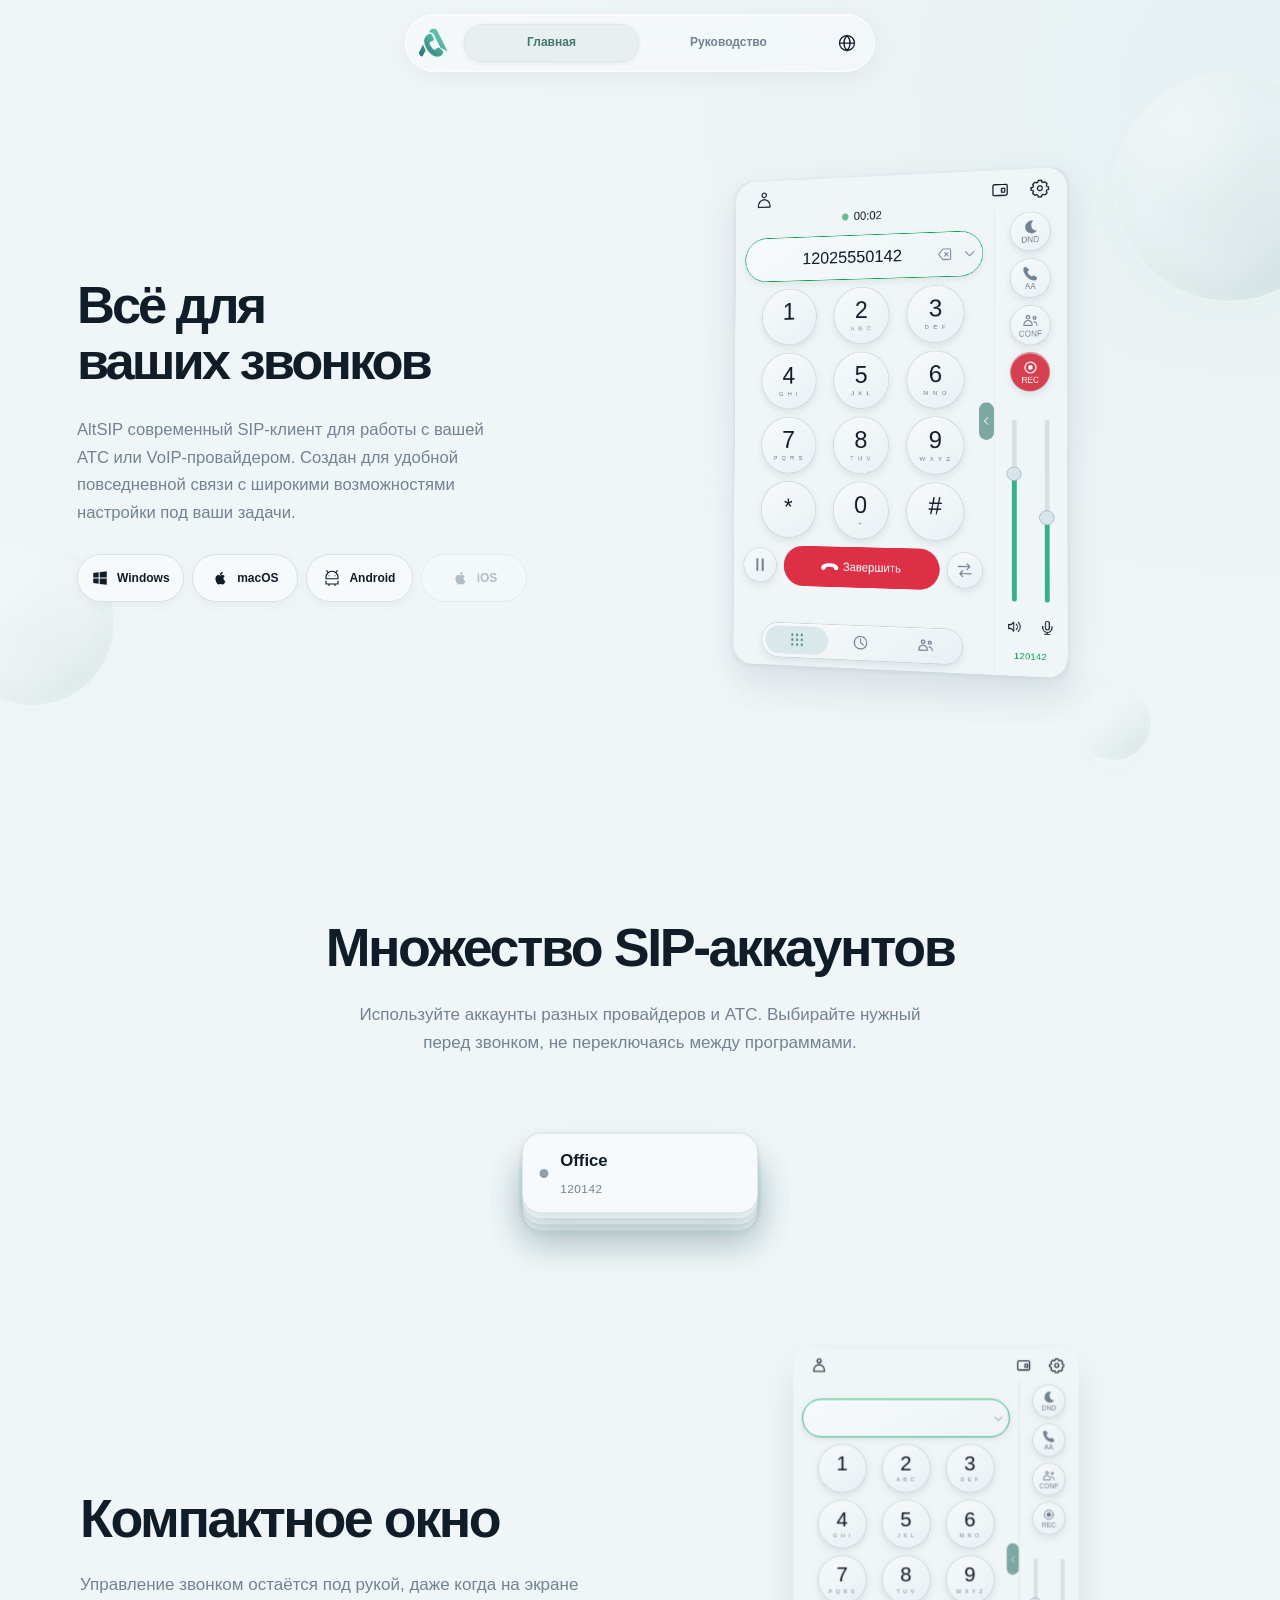
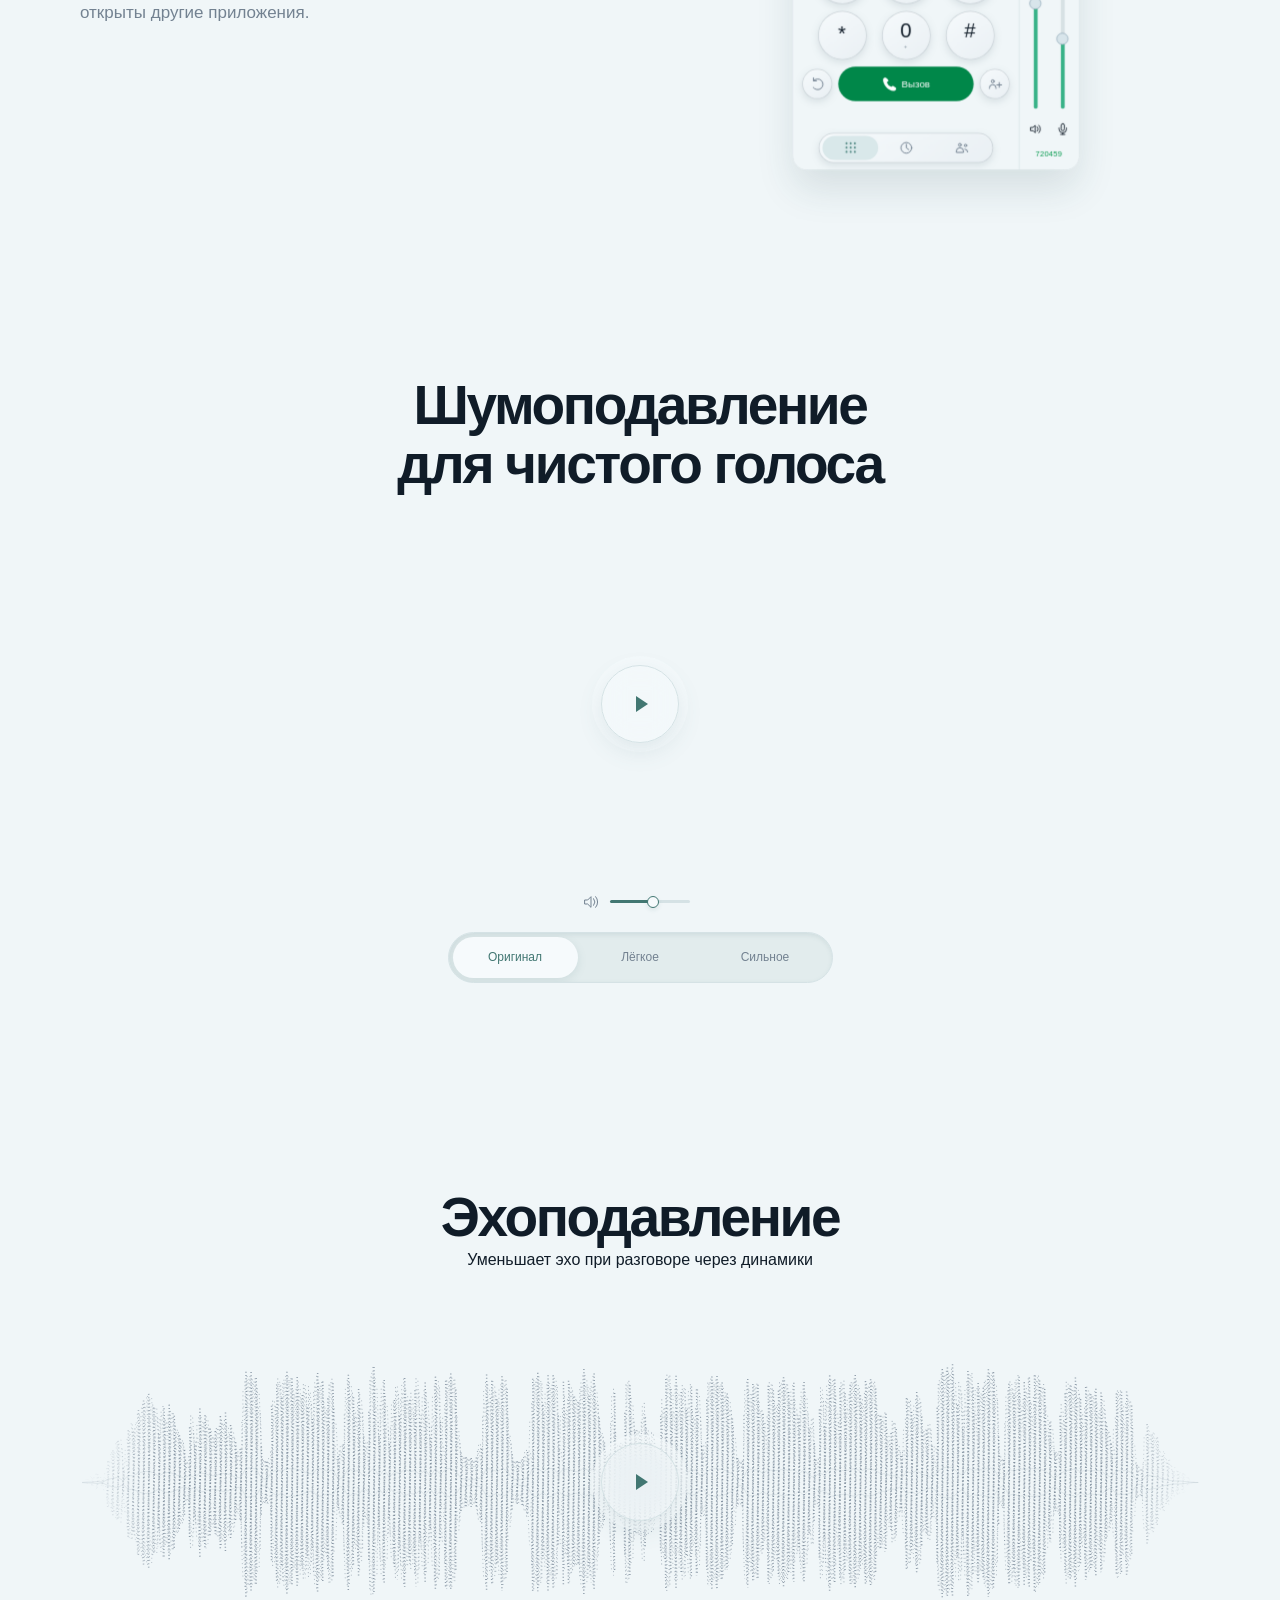
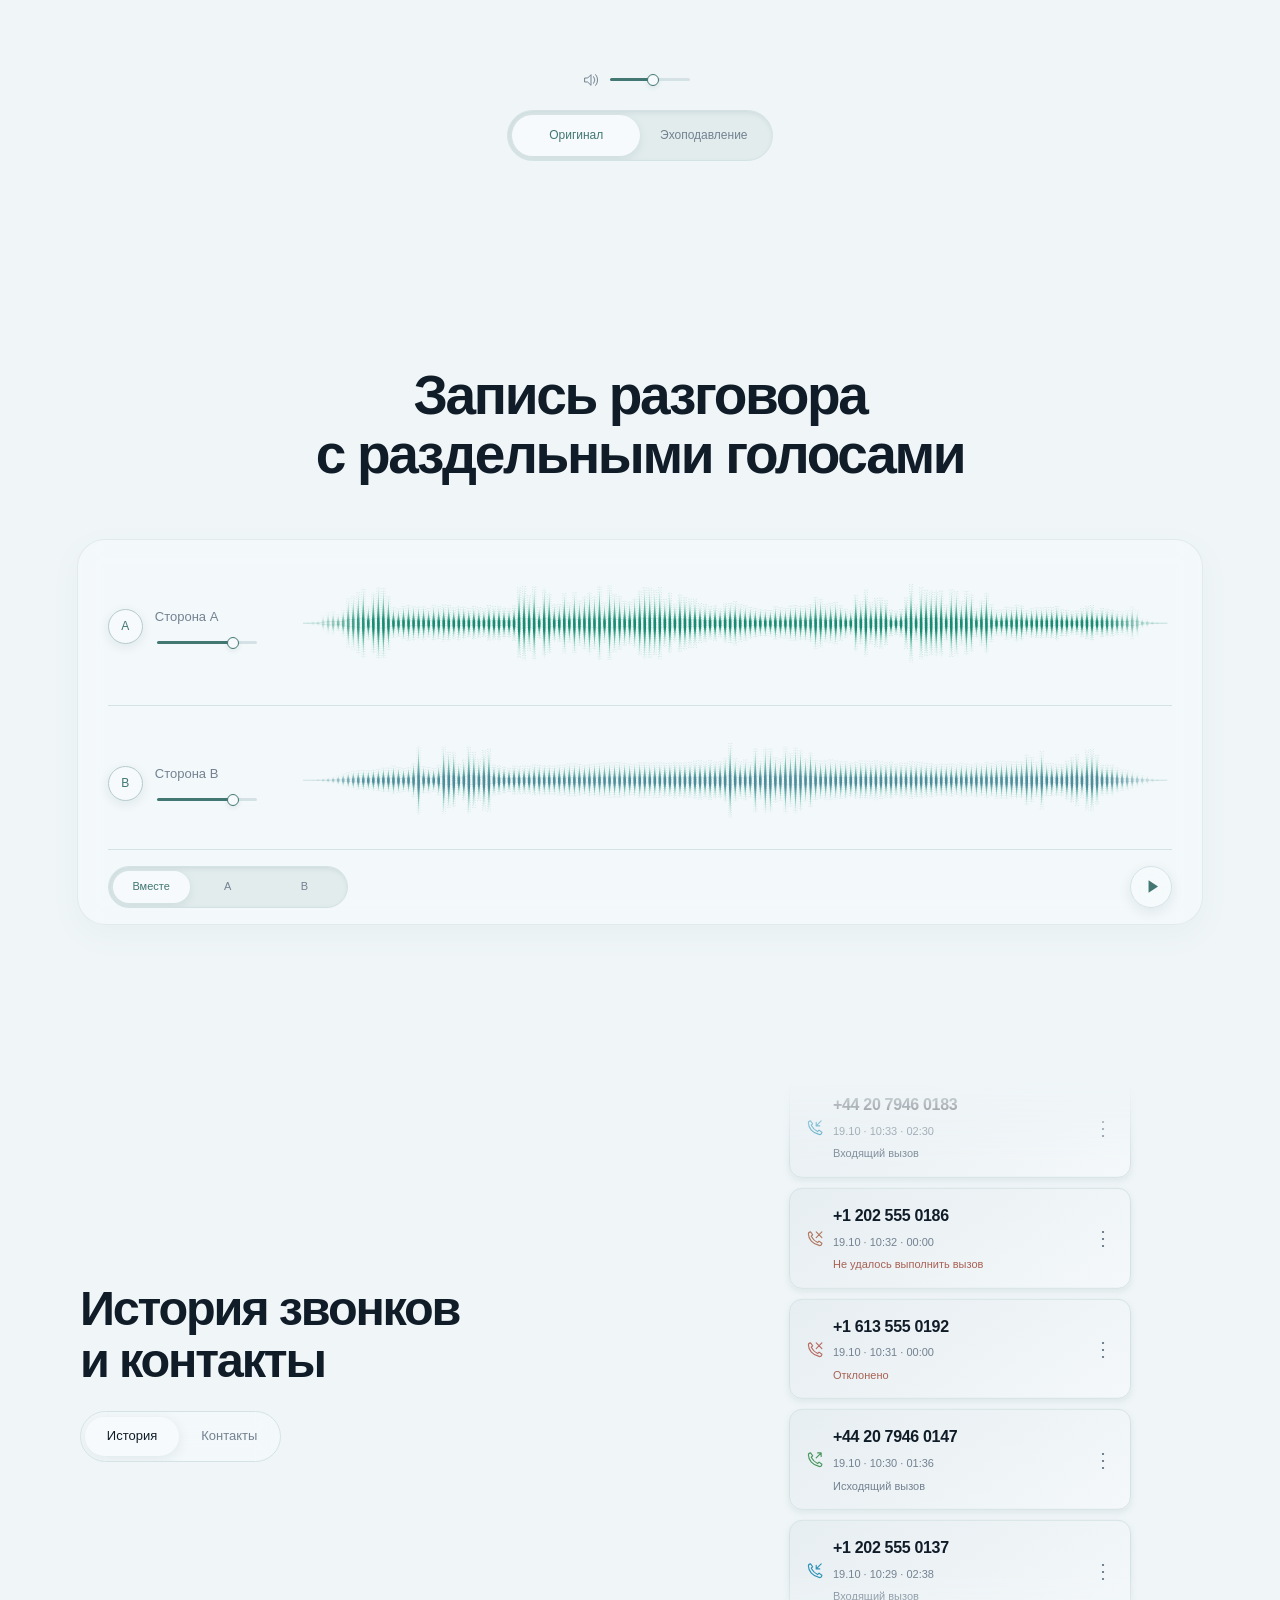
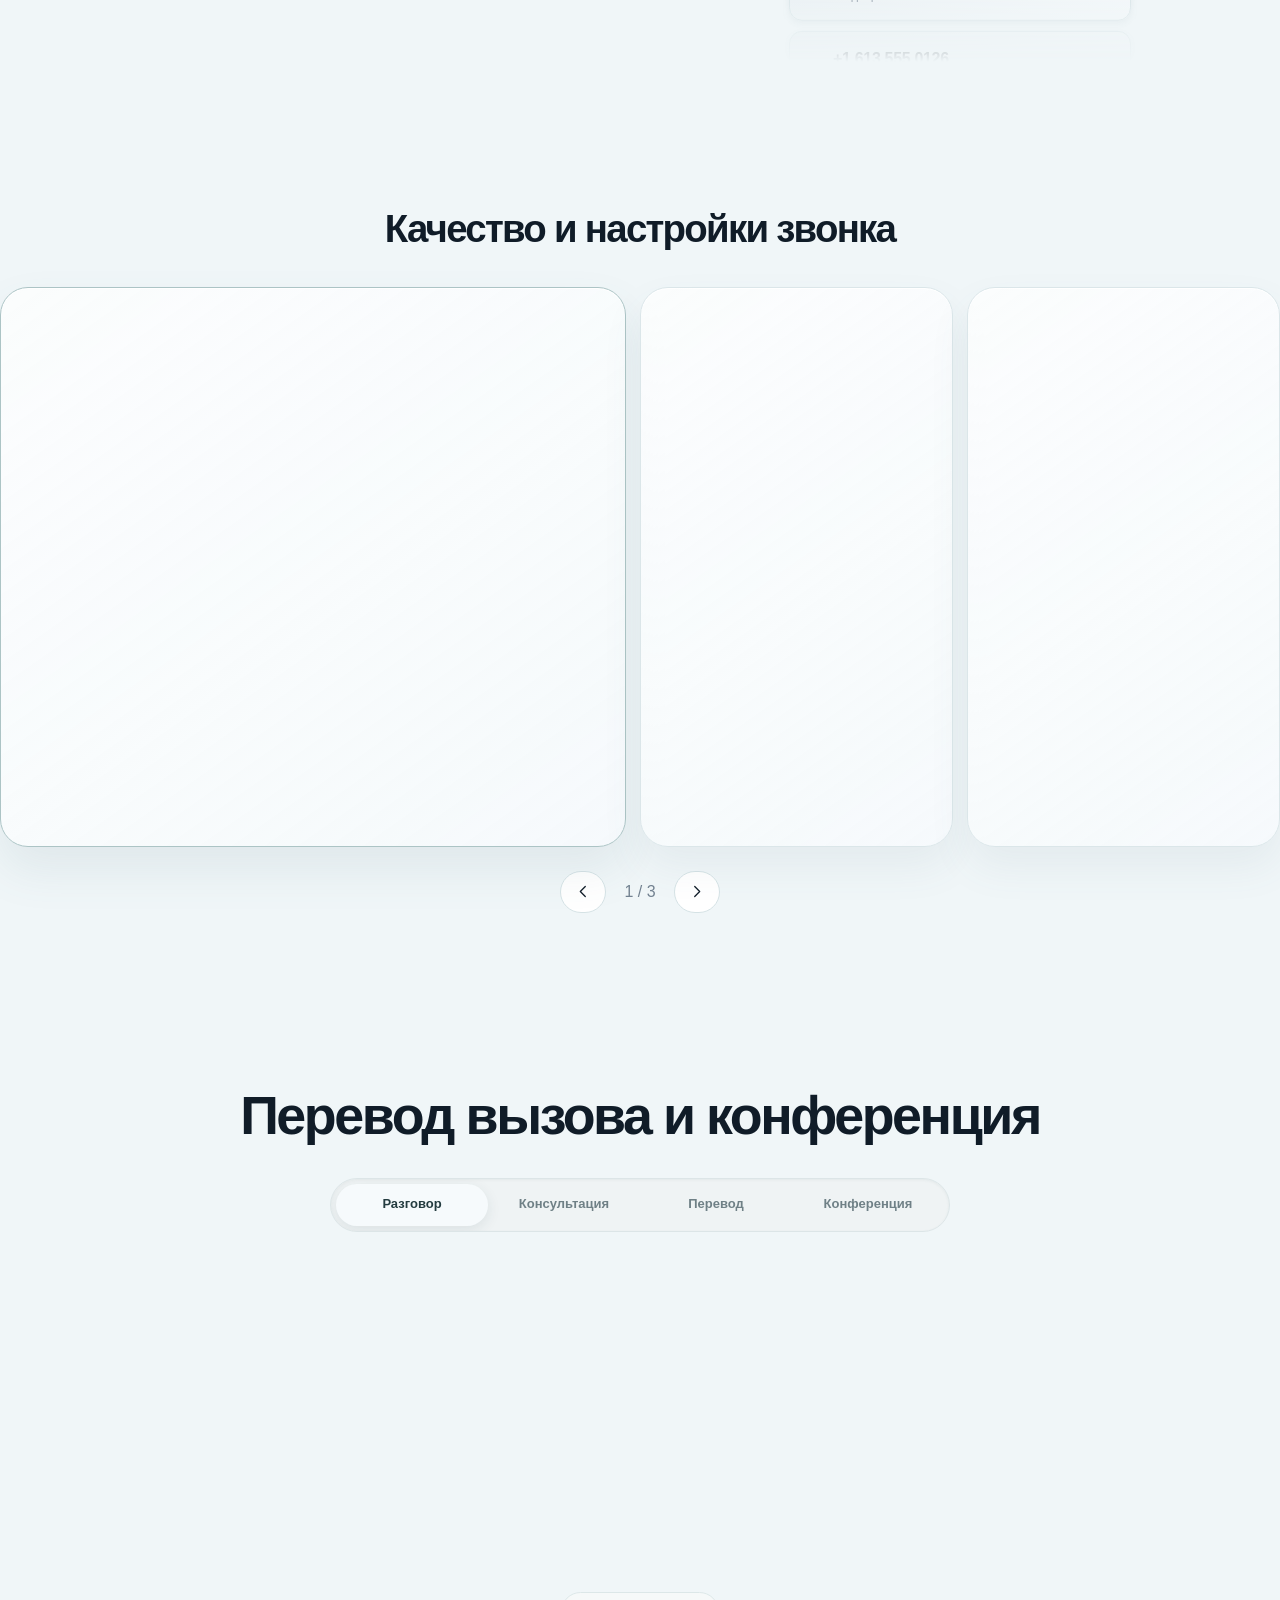
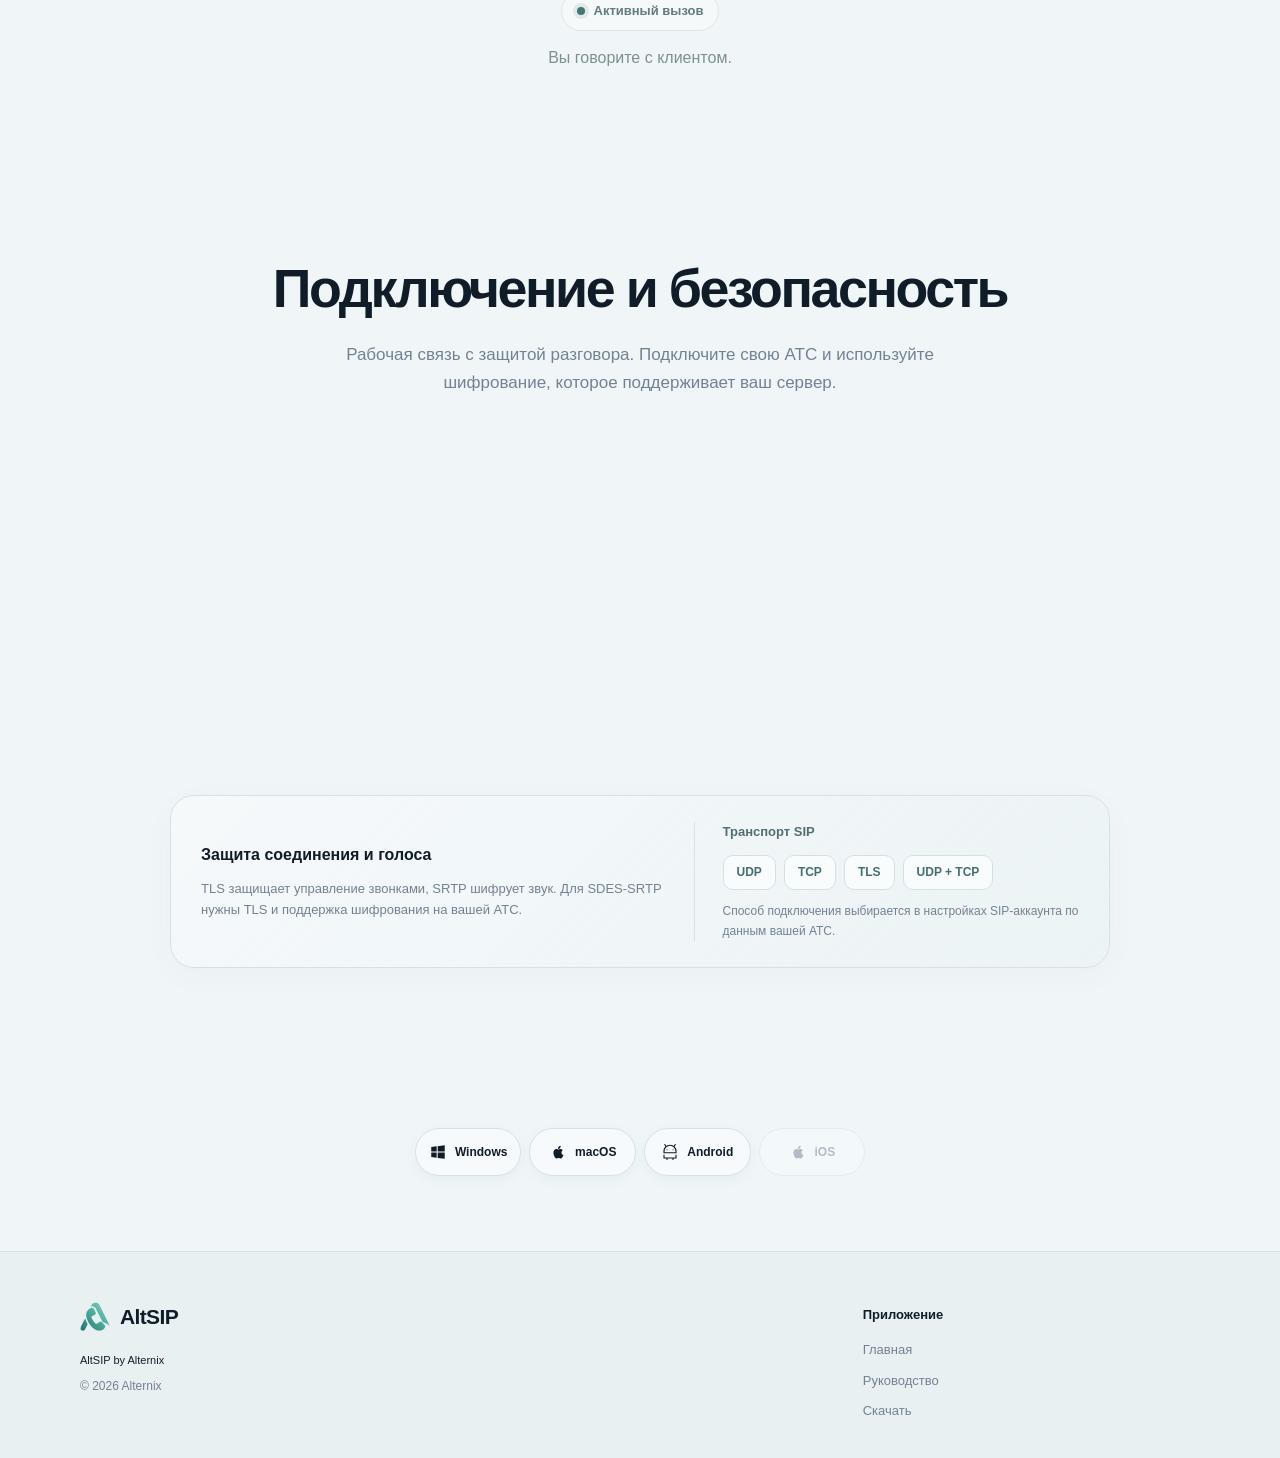
==== commit 4f81c5d2: "Sharpen native guide controls and refine call demonstration motion" ====
--- a/index.html
+++ b/index.html
@@ -1,5 +1,5 @@
 <!doctype html>
-<html lang="ru"><head><meta charset="utf-8"><meta name="viewport" content="width=device-width,initial-scale=1"><title>AltSIP | SIP-клиент для вашей телефонии</title><meta name="description" content="Софтфон для звонков через вашего SIP-провайдера или рабочую телефонию."><meta property="og:title" content="AltSIP | SIP-клиент для вашей телефонии"><meta property="og:description" content="Софтфон для звонков через вашего SIP-провайдера или рабочую телефонию."><meta name="robots" content="noindex,nofollow"><meta name="altsip-audio-revision" content="d81316233556"><meta name="theme-color" content="#eff5f6"><link rel="icon" href="assets/icon.png"><link rel="stylesheet" href="style.css?v=2e73f48485ab"><link rel="stylesheet" href="demo-app.css?v=282671691a97"><link rel="stylesheet" href="guide.css?v=e5ff88d38ba1"><link rel="stylesheet" href="presentation.css?v=deb7fc3d13be"><link rel="stylesheet" href="home.css?v=54b824f01042"><link rel="stylesheet" href="product-details.css?v=863e33387175"><link rel="stylesheet" href="connection-scenes.css?v=22c87a8289f9"><link rel="stylesheet" href="hero-motion.css?v=eced545eb23f"><script defer src="locales.js?v=30ba3d469219"></script><script defer src="releases.js?v=2664d048875a"></script><script defer src="owner-waveforms.js?v=f6e4b6ddcce7"></script><script defer src="audio-engine.js?v=7d99609cf5ab"></script><script defer src="wave-renderer.js?v=c137aee2f641"></script><script defer src="demo-locales.js?v=e2106780bb00"></script><script defer src="demo-fixtures.js?v=5a1b3ef2c4a5"></script><script defer src="demo-app.js?v=14ffc14b32d8"></script><script defer src="demo-tour.js?v=673b067e42fa"></script><script defer src="guide-current.js?v=b9ddf5138950"></script><script defer src="guide.js?v=2fedb6e4293b"></script><script defer src="feature-gallery.js?v=3f4800c20a1c"></script><script defer src="product-details.js?v=72c3e69b380d"></script><script defer src="connection-scenes.js?v=bbd32a1fe346"></script><script defer src="home-content.js?v=b4cd863121c5"></script><script defer src="atmosphere.js?v=7ba077ddc36a"></script><script defer src="app.js?v=50afdcf13e3f"></script><script src="site-routes.js?v=2fbef1f44652"></script></head>
+<html lang="ru"><head><meta charset="utf-8"><meta name="viewport" content="width=device-width,initial-scale=1"><title>AltSIP | SIP-клиент для вашей телефонии</title><meta name="description" content="Софтфон для звонков через вашего SIP-провайдера или рабочую телефонию."><meta property="og:title" content="AltSIP | SIP-клиент для вашей телефонии"><meta property="og:description" content="Софтфон для звонков через вашего SIP-провайдера или рабочую телефонию."><meta name="robots" content="noindex,nofollow"><meta name="altsip-audio-revision" content="d81316233556"><meta name="theme-color" content="#eff5f6"><link rel="icon" href="assets/icon.png"><link rel="stylesheet" href="style.css?v=0223412a0584"><link rel="stylesheet" href="demo-app.css?v=bbc81c5cb0a2"><link rel="stylesheet" href="guide.css?v=bd5fc7ca7552"><link rel="stylesheet" href="presentation.css?v=deb7fc3d13be"><link rel="stylesheet" href="home.css?v=54b824f01042"><link rel="stylesheet" href="product-details.css?v=59aac568538b"><link rel="stylesheet" href="connection-scenes.css?v=22c87a8289f9"><link rel="stylesheet" href="hero-motion.css?v=eced545eb23f"><script defer src="locales.js?v=30ba3d469219"></script><script defer src="releases.js?v=2664d048875a"></script><script defer src="owner-waveforms.js?v=f6e4b6ddcce7"></script><script defer src="audio-engine.js?v=7d99609cf5ab"></script><script defer src="wave-renderer.js?v=c137aee2f641"></script><script defer src="demo-locales.js?v=579aa97b2d1c"></script><script defer src="demo-fixtures.js?v=5a1b3ef2c4a5"></script><script defer src="demo-app.js?v=a29e6a97faee"></script><script defer src="demo-tour.js?v=673b067e42fa"></script><script defer src="guide-current.js?v=d35886d37e3a"></script><script defer src="guide.js?v=15146b7c8639"></script><script defer src="feature-gallery.js?v=c4caaa40e6d0"></script><script defer src="product-details.js?v=979802021ca1"></script><script defer src="connection-scenes.js?v=bbd32a1fe346"></script><script defer src="home-content.js?v=b4cd863121c5"></script><script defer src="atmosphere.js?v=7ba077ddc36a"></script><script defer src="app.js?v=50afdcf13e3f"></script><script src="site-routes.js?v=2fbef1f44652"></script></head>
 <body id="top"><svg class="svg-defs" aria-hidden="true"><defs><symbol id="i-server" viewBox="0 0 24 24"><rect x="3" y="3" width="18" height="7" rx="2"/><rect x="3" y="14" width="18" height="7" rx="2"/><path d="M7 6.5h.1M7 17.5h.1M11 6.5h6M11 17.5h6"/></symbol>
 <symbol id="i-arrow" viewBox="0 0 24 24"><path d="M4 12h16m-6-6 6 6-6 6"/></symbol><symbol id="i-down" viewBox="0 0 24 24"><path d="M12 3v18m-6-6 6 6 6-6"/></symbol>
 <symbol id="i-play" viewBox="0 0 24 24"><path d="m7 4 12 8-12 8Z"/></symbol><symbol id="i-pause" viewBox="0 0 24 24"><path d="M8 5v14M16 5v14"/></symbol><symbol id="i-volume" viewBox="0 0 24 24"><path d="M3 9h4l5-5v16l-5-5H3Zm13-2a8 8 0 0 1 0 10m3-13a12 12 0 0 1 0 16"/></symbol>
--- a/style.css
+++ b/style.css
@@ -184,8 +184,8 @@
 .download-dialog .downloads{display:grid;grid-template-columns:repeat(3,minmax(0,1fr));gap:12px;align-items:start}
 .download-dialog .download-button{width:100%;justify-content:center;padding-inline:12px}
 #download-dialog .download-button.ios{display:none}
-.download-dialog .mac-options{position:absolute;top:calc(100% + 12px);left:50%;transform:translateX(-50%);width:240px;display:grid;grid-template-columns:1fr 1fr;gap:6px;padding:8px;border-radius:20px;animation:architecture-in .22s ease-out}
-.download-dialog .mac-options a{display:flex;align-items:center;justify-content:center;min-height:58px;padding:12px 6px;text-align:center;border-radius:13px;background:var(--paper);border:1px solid var(--line);font-weight:550}
+.download-dialog .mac-options{position:absolute;top:calc(100% + 12px);left:50%;transform:translateX(-50%);width:218px;display:grid;grid-template-columns:1fr 1fr;gap:6px;padding:6px;border-radius:24px;animation:architecture-in .22s ease-out}
+.download-dialog .mac-options a{display:flex;align-items:center;justify-content:center;min-height:34px;padding:7px 8px;text-align:center;border-radius:18px;background:var(--paper);border:1px solid var(--line);font-weight:550}
 .download-dialog .mac-options a:hover{background:var(--glow);border-color:var(--green)}
 .download-close{position:absolute;right:20px;top:14px;width:34px;height:34px;border:0;border-radius:50%;background:transparent;color:var(--muted);font-family:inherit;font-size:26px;line-height:1;cursor:pointer}
 @keyframes architecture-in{from{opacity:0;translate:0 -5px}to{opacity:1;translate:0 0}}
--- a/demo-app.css
+++ b/demo-app.css
@@ -363,6 +363,16 @@
 .sip-demo .sd-external-link-review p{margin:0 0 3px;color:var(--sd-muted)}
 .sip-demo .sd-external-link-review .sd-field-label{margin:0}
 .sip-demo .sd-external-target{padding:10px;border:1px solid var(--sd-rim);border-radius:10px;background:var(--sd-top);font-size:15px}
+.sip-demo .sd-external-actions{display:grid;grid-template-columns:repeat(2,minmax(0,1fr));gap:8px;margin-top:2px}
+.sip-demo .sd-external-actions button{width:100%;min-width:0;height:38px;min-height:38px;flex:none;font-size:12px!important}
+.sip-demo .sd-external-actions .sd-save{background:var(--sd-action)!important;border-radius:999px}
+.sip-demo .sd-external-actions .sd-surface-button{background:transparent!important;border:0!important;box-shadow:none;color:var(--sd-muted)}
+.sip-demo.sd-guide-conference .sd-call-lines{top:2px}
+.sip-demo.sd-guide-conference .sd-call-meta{top:7px}
+.sip-demo.sd-guide-conference .sd-dial{padding-top:35px}
+.sip-demo.sd-guide-conference .sd-number-wrap{margin-top:0}
+.sip-demo.sd-guide-conference .sd-keypad{row-gap:6px}
+.sip-demo.sd-guide-conference .sd-call-row{margin-top:6px}
 .sip-demo[data-interaction-scope="quality"] .sd-call-meta.ag-control-highlight{padding:5px 9px;border-radius:11px}
 .sip-demo[data-interaction-scope="quality"] .sd-quality-popover{width:222px;padding:13px 16px}
 .sip-demo[data-interaction-scope="quality"] .sd-quality-popover b{padding-right:3px}
--- a/guide.css
+++ b/guide.css
@@ -1,134 +1,189 @@
-.ag-guide{color:var(--ink,#101c28);background:var(--paper,#f0f6f8);min-height:100svh;padding:126px 0 100px;font-family:-apple-system,BlinkMacSystemFont,'Segoe UI',sans-serif;overflow-anchor:none}
-.ag-guide *{box-sizing:border-box}
-.ag-guide button{font:inherit;cursor:pointer}
-.ag-guide button:focus-visible{outline:2px solid var(--green,#427772);outline-offset:3px}
-.ag-shell{max-width:1510px;margin:auto;padding:0 clamp(18px,3vw,44px)}
-.ag-heading{margin:0 0 38px}
-.ag-heading h1{margin:0;font-size:clamp(38px,4.2vw,62px);line-height:1.08;letter-spacing:-.052em;font-weight:600}
-.ag-layout{display:grid;grid-template-columns:178px minmax(330px,1fr) minmax(410px,620px);gap:clamp(24px,2.6vw,42px);align-items:start}
-.ag-topics{position:sticky;top:112px;max-height:calc(100svh - 130px);overflow:auto;scrollbar-width:thin;padding:0 7px 12px 0}
-.ag-topic-group+.ag-topic-group{margin-top:12px}
-.ag-topic-group button{width:100%;display:block;border:0;border-radius:9px;background:transparent;color:var(--muted,#738291);font-size:12px;font-weight:550;text-align:left;padding:10px;line-height:1.3;transition:background .24s,color .24s}
-.ag-topic-group button:hover{background:color-mix(in srgb,var(--green,#427772) 8%,transparent);color:var(--ink,#101c28)}
-.ag-topic-group button[aria-current=true]{background:color-mix(in srgb,var(--green,#427772) 12%,transparent);color:var(--green,#427772);font-weight:700}
-.ag-article{min-width:0;padding:1px 0 65px;transition:height .42s cubic-bezier(.2,.72,.15,1)}
-.ag-article-inner{max-width:570px}
-.ag-arrive{animation:ag-arrive .24s ease both}
-@keyframes ag-arrive{from{opacity:.4;filter:blur(2px)}to{opacity:1;filter:blur(0)}}
-.ag-article h2{margin:0 0 18px;font-size:clamp(27px,2.2vw,36px);line-height:1.13;letter-spacing:-.04em;font-weight:600;overflow-wrap:anywhere}
-.ag-lead{color:var(--ink,#101c28);font-size:14px;line-height:1.6;margin:0}
-.ag-fields{margin:25px 0 0;padding:0;border-top:1px solid var(--line,#d5e2e5)}
-.ag-fields>div{padding:14px 0 15px;border-bottom:1px solid var(--line,#d5e2e5)}
-.ag-fields>.ag-step{margin-inline:-10px;padding-inline:10px;border-radius:12px;cursor:pointer}
-.ag-fields>.ag-step:hover,.ag-fields>.ag-step[aria-current=true]{background:color-mix(in srgb,var(--green,#427772) 9%,transparent)}
-.ag-fields>.ag-step[aria-current=true]{box-shadow:inset 3px 0 var(--green,#427772)}
-.ag-fields>.ag-step:focus-visible{outline:2px solid var(--green,#427772);outline-offset:2px}
-.ag-fields dt{font-size:13px;font-weight:700;line-height:1.4}
-.ag-fields dd{font-size:12px;line-height:1.56;color:var(--muted,#738291);margin:5px 0 0}
-.ag-after{margin:20px 0 0;font-size:13px;line-height:1.6;color:var(--ink,#101c28)}
-.ag-next{display:inline-flex;align-items:center;gap:11px;margin-top:28px;padding:0;background:none;border:0;color:var(--green,#427772);font-size:13px;font-weight:650}
-.ag-next span{width:28px;height:28px;display:grid;place-items:center;border:1px solid currentColor;border-radius:50%;font-size:16px;line-height:1;padding:0 0 2px 1px;transition:transform .22s}
-.ag-next:hover span{transform:translateX(3px)}
-.ag-preview{position:sticky;top:112px;min-width:0;width:min(100%,620px);justify-self:center;background:transparent}
-.ag-stage{position:relative;width:100%;height:560px;overflow:clip;transform-origin:50% 28%;transition:height .3s cubic-bezier(.2,.72,.15,1),transform .125s ease,opacity .125s ease,filter .125s ease}
-.ag-stage.ag-leaving{transform:scale(.965);opacity:.22;filter:blur(2px)}
-.ag-stage.ag-entering{animation:ag-emerge .22s cubic-bezier(.2,.72,.15,1) both}
-@keyframes ag-emerge{from{transform:scale(.965);opacity:.22;filter:blur(2px)}to{transform:scale(1);opacity:1;filter:blur(0)}}
-.ag-demo-position{position:absolute;transform-origin:top left}
-.ag-demo-slot{transform-origin:top left}
-.ag-demo-slot.sip-demo{pointer-events:none;user-select:none;-webkit-user-select:none}
-.ag-demo-slot.sip-demo *, .ag-demo-slot.sip-demo *::before, .ag-demo-slot.sip-demo *::after{cursor:default!important;user-select:none!important;-webkit-user-select:none!important;-webkit-user-drag:none!important}
-.ag-demo-slot.sip-demo .ag-control-highlight{outline:0!important;box-shadow:inset 0 0 0 1px color-mix(in srgb,var(--sd-sea) 48%,transparent),0 3px 12px color-mix(in srgb,var(--sd-sea) 18%,transparent)!important;transition:box-shadow .18s ease!important}
-.ag-demo-slot.sip-demo .sd-check-row.ag-control-highlight{border-radius:15px}
-.ag-demo-slot.sip-demo .sd-detail-number.ag-control-highlight{border-radius:12px}
-.ag-demo-slot.sip-demo .sd-detail-row.ag-control-highlight{border-radius:10px}
-.ag-demo-slot.sip-demo [data-action="compact"].ag-control-highlight{position:relative;width:28px;height:28px;box-shadow:0 3px 12px color-mix(in srgb,var(--sd-sea) 18%,transparent)!important}
-.ag-demo-slot.sip-demo [data-action="compact"].ag-control-highlight::after{content:"";position:absolute;inset:0;border:1px solid color-mix(in srgb,var(--sd-sea) 48%,transparent);border-radius:50%;transform:translateX(1px);pointer-events:none}
-.ag-demo-slot.sip-demo .sd-segment-slot.ag-control-highlight{border-radius:8px;background:color-mix(in srgb,var(--sd-sea) 8%,transparent)}
-.ag-demo-slot.sip-demo .sd-account-card.ag-control-highlight{box-shadow:inset 0 0 0 1px color-mix(in srgb,var(--sd-sea) 48%,transparent),0 3px 12px color-mix(in srgb,var(--sd-sea) 18%,transparent)!important}
-.ag-demo-slot.ag-link-guide-mode>.sd-window{display:none!important}
-.ag-demo-slot.ag-link-guide-mode{border-radius:0;clip-path:none;overflow:visible;pointer-events:none}
-.ag-link-guide-mock{position:absolute;inset:0 auto auto 0;width:380px;height:530px;padding:8px 0;color:#101c28;font:13px/1.35 Inter,'Segoe UI',Arial,sans-serif}
-.ag-link-setting{padding:10px 12px 12px;border-radius:13px;background:#f0f6f8;border:1px solid #d5e2e5}
-.ag-link-breadcrumb{font-size:12px;color:#5f7180;margin-bottom:8px}.ag-link-breadcrumb span{padding:0 5px;color:#568c87}
-.ag-link-setting-action{width:100%;min-height:37px;display:flex;align-items:center;padding:7px 12px;border-radius:10px;background:linear-gradient(145deg,#f6fafc,#eaf0f4);box-shadow:0 4px 9px #8999a235,inset 0 1px #fff9;font-size:12px;color:#101c28}
-.ag-link-defaults{margin:10px 0 13px;padding:9px 12px;border:1px solid #d5e2e5;border-radius:12px;background:#f6fafc;display:grid;gap:3px}
-.ag-link-defaults small{font-size:10px;color:#738291}.ag-link-defaults strong{font-size:12px;font-weight:600}.ag-link-defaults span{font-size:11px;color:#568c87}
-.ag-link-card{padding:16px;border-radius:14px;background:#f0f6f8;border:1px solid #b5c1c7;box-shadow:0 10px 22px #8999a224}
-.ag-link-title{display:block;font-size:16px;font-weight:600;margin-bottom:4px}.ag-link-card p{font-size:12px;line-height:1.4;color:#738291;margin:0 0 12px}
-.ag-link-field{display:grid;gap:5px;margin-top:10px}.ag-link-field small{font-size:11px;color:#738291}.ag-link-field span{display:flex;justify-content:space-between;align-items:center;min-height:38px;padding:8px 10px;border-radius:10px;background:linear-gradient(145deg,#f6fafc,#eaf0f4);box-shadow:0 3px 8px #8999a224;overflow-wrap:anywhere}.ag-link-field i{font-style:normal;color:#738291}
-.ag-link-address span{font-size:14px;background:none;box-shadow:none;padding:2px 0;min-height:27px}
-.ag-link-actions{display:flex;gap:8px;margin-top:14px}.ag-link-actions span,.ag-link-actions strong{display:grid;place-items:center;flex:1;min-height:36px;border-radius:10px;font-size:12px;font-weight:600;background:#eaf0f4}.ag-link-actions strong{background:#427772;color:#fff}
-.ag-link-guide-mode .ag-link-guide-mock .ag-control-highlight{border-radius:10px}
-.ag-preview:has(.sd-guide-advanced-only){position:relative;top:auto}
-/* Only the guide prints the controls directly on the page. The shared demo stays intact elsewhere. */
-.ag-demo-slot.sip-demo,.ag-demo-slot.sip-demo .sd-window{background:transparent;box-shadow:none;border:0;border-radius:0;clip-path:none;transition:none!important}
-.ag-demo-slot.sip-demo .sd-topbar,.ag-demo-slot.sip-demo .sd-pane-title,.ag-demo-slot.sip-demo .sd-pane-close,.ag-demo-slot.sip-demo .sd-drawer-head button,.ag-demo-slot.sip-demo .sd-account-dim{display:none!important}
-.ag-demo-slot.sip-demo .sd-content{height:100%}
-/* Native call metadata sits above the number field, inside the topbar's 44px space. */
-.ag-demo-slot.sip-demo[data-interaction-scope="quality"] .sd-content,.ag-demo-slot.sip-demo.sd-conference .sd-content{height:calc(100% - 44px);margin-top:44px}
-.ag-demo-slot.sip-demo[data-interaction-scope="quality"] .sd-keypad,.ag-demo-slot.sip-demo[data-interaction-scope="quality"] .sd-call-row,.ag-demo-slot.sip-demo[data-interaction-scope="quality"] .sd-rail,.ag-demo-slot.sip-demo[data-interaction-scope="quality"] .sd-nav{display:none!important}
-/* Compact mode is a complete native toolbar and control group, with no outer frame. */
-.ag-demo-slot.sip-demo[data-interaction-scope="compact"] .sd-topbar{display:flex!important}
-.ag-demo-slot.sip-demo[data-interaction-scope="compact"] .sd-content{height:calc(100% - 43px);margin-top:0}
-.ag-demo-slot.sip-demo .sd-rail-toggle{display:none!important}
-.ag-demo-slot.sip-demo .sd-right-pane,.ag-demo-slot.sip-demo .sd-account-pane{background:transparent;border:0;border-radius:0;box-shadow:none;transition:none!important}
-.ag-demo-slot.sip-demo .sd-right-pane{transform:none!important}
-.ag-demo-slot.sip-demo.sd-accounts-open .sd-account-pane{transform:none}
-.ag-demo-slot.sip-demo.sd-mobile-pane.sd-right-open .sd-core{visibility:hidden}
-.ag-demo-slot.sip-demo .sd-settings-scroll,.ag-demo-slot.sip-demo .sd-detail,.ag-demo-slot.sip-demo .sd-contact-form,.ag-demo-slot.sip-demo .sd-account-form,.ag-demo-slot.sip-demo .sd-recording-list{height:100%}
-.ag-demo-slot.sip-demo.sd-guide-advanced-only .sd-account-form,.ag-demo-slot.sip-demo.sd-guide-basic-only .sd-account-form{height:auto!important;overflow:visible!important}
-@media(max-width:1399px){.ag-layout{grid-template-columns:178px minmax(0,1fr)}.ag-preview{grid-column:2;position:relative;top:auto;width:min(100%,620px)}.ag-article{padding-bottom:30px}.ag-article-inner{max-width:620px}.ag-topics{grid-row:1 / span 2}}
-@media(max-width:700px){.ag-guide{padding:145px 0 65px}.ag-heading{margin-bottom:23px}.ag-heading h1{font-size:clamp(33px,8vw,45px)}.ag-layout{display:flex;flex-direction:column;align-items:stretch;gap:0}.ag-topics{position:relative;top:auto;max-height:none;display:flex;overflow-x:auto;overflow-y:hidden;gap:8px;margin:0 -18px 22px;padding:0 18px 10px;scroll-snap-type:x proximity;scrollbar-width:none}.ag-topics::-webkit-scrollbar{display:none}.ag-topic-group{display:contents}.ag-topic-group button{flex:none;width:auto;max-width:190px;scroll-snap-align:start;white-space:nowrap;padding:9px 13px;border:1px solid var(--line,#d5e2e5);border-radius:999px;background:var(--surface,#f6fafc)}.ag-topic-group button[aria-current=true]{border-color:color-mix(in srgb,var(--green,#427772) 35%,var(--line,#d5e2e5))}.ag-article{order:2;padding:30px 0 38px}.ag-article-inner{max-width:none}.ag-article h2{font-size:30px}.ag-fields{margin-top:22px}.ag-fields>div{padding-block:12px}.ag-preview{order:1;max-width:100%;margin:40px auto 0}}
-@media(max-width:390px){.ag-guide{padding-top:145px}.ag-heading h1{font-size:32px}.ag-article h2{font-size:27px}}
-@media(prefers-reduced-motion:reduce){.ag-guide *,.ag-guide *::before,.ag-guide *::after{animation:none!important;transition:none!important}}
-
-/* Preserve the short paragraphs in contextual dialing examples. */
-.ag-step dd{white-space:pre-line}
+.ag-guide{color:var(--ink,#101c28);background:var(--paper,#f0f6f8);min-height:100svh;padding:126px 0 100px;font-family:-apple-system,BlinkMacSystemFont,'Segoe UI',sans-serif;overflow-anchor:none}
+.ag-guide *{box-sizing:border-box}
+.ag-guide button{font:inherit;cursor:pointer}
+.ag-guide button:focus-visible{outline:2px solid var(--green,#427772);outline-offset:3px}
+.ag-shell{max-width:1510px;margin:auto;padding:0 clamp(18px,3vw,44px)}
+.ag-heading{margin:0 0 38px}
+.ag-heading h1{margin:0;font-size:clamp(38px,4.2vw,62px);line-height:1.08;letter-spacing:-.052em;font-weight:600}
+.ag-layout{display:grid;grid-template-columns:178px minmax(330px,1fr) minmax(410px,620px);gap:clamp(24px,2.6vw,42px);align-items:start}
+.ag-topics{position:sticky;top:112px;max-height:calc(100svh - 130px);overflow:auto;scrollbar-width:thin;padding:0 7px 12px 0}
+.ag-topic-group+.ag-topic-group{margin-top:12px}
+.ag-topic-group button{width:100%;display:block;border:0;border-radius:9px;background:transparent;color:var(--muted,#738291);font-size:12px;font-weight:550;text-align:left;padding:10px;line-height:1.3;transition:background .24s,color .24s}
+.ag-topic-group button:hover{background:color-mix(in srgb,var(--green,#427772) 8%,transparent);color:var(--ink,#101c28)}
+.ag-topic-group button[aria-current=true]{background:color-mix(in srgb,var(--green,#427772) 12%,transparent);color:var(--green,#427772);font-weight:700}
+.ag-article{min-width:0;padding:1px 0 65px;overflow:visible}
+.ag-article-inner{max-width:570px}
+.ag-arrive{animation:ag-arrive .24s ease both}
+@keyframes ag-arrive{from{opacity:.65}to{opacity:1}}
+.ag-article h2{margin:0 0 18px;font-size:clamp(27px,2.2vw,36px);line-height:1.13;letter-spacing:-.04em;font-weight:600;overflow-wrap:anywhere}
+.ag-lead{color:var(--ink,#101c28);font-size:14px;line-height:1.6;margin:0}
+.ag-fields{margin:25px 0 0;padding:0;border-top:1px solid var(--line,#d5e2e5)}
+.ag-fields>div{padding:14px 0 15px;border-bottom:1px solid var(--line,#d5e2e5)}
+.ag-fields>.ag-step{margin-inline:-10px;padding-inline:10px;border-radius:12px;cursor:pointer}
+.ag-fields>.ag-step:hover,.ag-fields>.ag-step[aria-current=true]{background:color-mix(in srgb,var(--green,#427772) 9%,transparent)}
+.ag-fields>.ag-step[aria-current=true]{box-shadow:inset 3px 0 var(--green,#427772)}
+.ag-fields>.ag-step:focus-visible{outline:2px solid var(--green,#427772);outline-offset:2px}
+.ag-fields dt{font-size:13px;font-weight:700;line-height:1.4}
+.ag-fields dd{font-size:12px;line-height:1.56;color:var(--muted,#738291);margin:5px 0 0}
+.ag-after{margin:20px 0 0;font-size:13px;line-height:1.6;color:var(--ink,#101c28)}
+.ag-next{display:inline-flex;align-items:center;gap:11px;margin-top:28px;padding:0;background:none;border:0;color:var(--green,#427772);font-size:13px;font-weight:650}
+.ag-next span{width:28px;height:28px;display:grid;place-items:center;border:1px solid currentColor;border-radius:50%;font-size:16px;line-height:1;padding:0 0 2px 1px;transition:transform .22s}
+.ag-next:hover span{transform:translateX(3px)}
+.ag-preview{position:sticky;top:112px;min-width:0;width:min(100%,620px);justify-self:center;background:transparent}
+.ag-stage{position:relative;width:100%;height:560px;overflow:clip;transform-origin:50% 28%;transition:opacity .125s ease}
+.ag-stage.ag-leaving{opacity:.22}
+.ag-stage.ag-entering{animation:ag-emerge .22s cubic-bezier(.2,.72,.15,1) both}
+@keyframes ag-emerge{from{opacity:.22}to{opacity:1}}
+.ag-demo-position{position:absolute;transform-origin:top left}
+.ag-demo-slot{transform-origin:top left}
+.ag-demo-slot.sip-demo{pointer-events:none;user-select:none;-webkit-user-select:none}
+.ag-demo-slot.sip-demo *, .ag-demo-slot.sip-demo *::before, .ag-demo-slot.sip-demo *::after{cursor:default!important;user-select:none!important;-webkit-user-select:none!important;-webkit-user-drag:none!important}
+.ag-demo-slot.sip-demo .ag-control-highlight{outline:0!important;box-shadow:inset 0 0 0 1px color-mix(in srgb,var(--sd-sea) 48%,transparent),0 3px 12px color-mix(in srgb,var(--sd-sea) 18%,transparent)!important;transition:box-shadow .18s ease!important}
+.ag-demo-slot.sip-demo .sd-check-row.ag-control-highlight{border-radius:15px}
+.ag-demo-slot.sip-demo .sd-detail-number.ag-control-highlight{border-radius:12px}
+.ag-demo-slot.sip-demo .sd-detail-row.ag-control-highlight{border-radius:10px}
+.ag-demo-slot.sip-demo [data-action="compact"].ag-control-highlight{position:relative;width:28px;height:28px;box-shadow:0 3px 12px color-mix(in srgb,var(--sd-sea) 18%,transparent)!important}
+.ag-demo-slot.sip-demo [data-action="compact"].ag-control-highlight::after{content:"";position:absolute;inset:0;border:1px solid color-mix(in srgb,var(--sd-sea) 48%,transparent);border-radius:50%;transform:translateX(1px);pointer-events:none}
+.ag-demo-slot.sip-demo .sd-segment-slot.ag-control-highlight{border-radius:8px;background:color-mix(in srgb,var(--sd-sea) 8%,transparent)}
+.ag-demo-slot.sip-demo .sd-account-card.ag-control-highlight{box-shadow:inset 0 0 0 1px color-mix(in srgb,var(--sd-sea) 48%,transparent),0 3px 12px color-mix(in srgb,var(--sd-sea) 18%,transparent)!important}
+.ag-demo-slot.ag-link-guide-mode>.sd-window{display:none!important}
+.ag-demo-slot.ag-link-guide-mode{border-radius:0;clip-path:none;overflow:visible;pointer-events:none}
+.ag-link-guide-mock{position:absolute;inset:0 auto auto 0;width:380px;height:530px;padding:8px 0;color:#101c28;font:13px/1.35 Inter,'Segoe UI',Arial,sans-serif}
+.ag-link-setting{padding:10px 12px 12px;border-radius:13px;background:#f0f6f8;border:1px solid #d5e2e5}
+.ag-link-breadcrumb{font-size:12px;color:#5f7180;margin-bottom:8px}.ag-link-breadcrumb span{padding:0 5px;color:#568c87}
+.ag-link-setting-action{width:100%;min-height:37px;display:flex;align-items:center;padding:7px 12px;border-radius:10px;background:linear-gradient(145deg,#f6fafc,#eaf0f4);box-shadow:0 4px 9px #8999a235,inset 0 1px #fff9;font-size:12px;color:#101c28}
+.ag-link-defaults{margin:10px 0 13px;padding:9px 12px;border:1px solid #d5e2e5;border-radius:12px;background:#f6fafc;display:grid;gap:3px}
+.ag-link-defaults small{font-size:10px;color:#738291}.ag-link-defaults strong{font-size:12px;font-weight:600}.ag-link-defaults span{font-size:11px;color:#568c87}
+.ag-link-card{padding:16px;border-radius:14px;background:#f0f6f8;border:1px solid #b5c1c7;box-shadow:0 10px 22px #8999a224}
+.ag-link-title{display:block;font-size:16px;font-weight:600;margin-bottom:4px}.ag-link-card p{font-size:12px;line-height:1.4;color:#738291;margin:0 0 12px}
+.ag-link-field{display:grid;gap:5px;margin-top:10px}.ag-link-field small{font-size:11px;color:#738291}.ag-link-field span{display:flex;justify-content:space-between;align-items:center;min-height:38px;padding:8px 10px;border-radius:10px;background:linear-gradient(145deg,#f6fafc,#eaf0f4);box-shadow:0 3px 8px #8999a224;overflow-wrap:anywhere}.ag-link-field i{font-style:normal;color:#738291}
+.ag-link-address span{font-size:14px;background:none;box-shadow:none;padding:2px 0;min-height:27px}
+.ag-link-actions{display:flex;gap:8px;margin-top:14px}.ag-link-actions span,.ag-link-actions strong{display:grid;place-items:center;flex:1;min-height:36px;border-radius:10px;font-size:12px;font-weight:600;background:#eaf0f4}.ag-link-actions strong{background:#427772;color:#fff}
+.ag-link-guide-mode .ag-link-guide-mock .ag-control-highlight{border-radius:10px}
+.ag-preview:has(.sd-guide-advanced-only){position:relative;top:auto}
+/* Only the guide prints the controls directly on the page. The shared demo stays intact elsewhere. */
+.ag-demo-slot.sip-demo,.ag-demo-slot.sip-demo .sd-window{background:transparent;box-shadow:none;border:0;border-radius:0;clip-path:none;transition:none!important}
+.ag-demo-slot.sip-demo .sd-topbar,.ag-demo-slot.sip-demo .sd-pane-title,.ag-demo-slot.sip-demo .sd-pane-close,.ag-demo-slot.sip-demo .sd-drawer-head button,.ag-demo-slot.sip-demo .sd-account-dim{display:none!important}
+.ag-demo-slot.sip-demo .sd-content{height:100%}
+/* Native call metadata sits above the number field, inside the topbar's 44px space. */
+.ag-demo-slot.sip-demo[data-interaction-scope="quality"] .sd-content,.ag-demo-slot.sip-demo.sd-conference .sd-content{height:calc(100% - 44px);margin-top:44px}
+.ag-demo-slot.sip-demo[data-interaction-scope="quality"] .sd-keypad,.ag-demo-slot.sip-demo[data-interaction-scope="quality"] .sd-call-row,.ag-demo-slot.sip-demo[data-interaction-scope="quality"] .sd-rail,.ag-demo-slot.sip-demo[data-interaction-scope="quality"] .sd-nav{display:none!important}
+/* Compact mode is a complete native toolbar and control group, with no outer frame. */
+.ag-demo-slot.sip-demo[data-interaction-scope="compact"] .sd-topbar{display:flex!important}
+.ag-demo-slot.sip-demo[data-interaction-scope="compact"] .sd-content{height:calc(100% - 43px);margin-top:0}
+.ag-demo-slot.sip-demo .sd-rail-toggle{display:none!important}
+.ag-demo-slot.sip-demo .sd-right-pane,.ag-demo-slot.sip-demo .sd-account-pane{background:transparent;border:0;border-radius:0;box-shadow:none;transition:none!important}
+.ag-demo-slot.sip-demo .sd-right-pane{transform:none!important}
+.ag-demo-slot.sip-demo.sd-accounts-open .sd-account-pane{transform:none}
+.ag-demo-slot.sip-demo.sd-mobile-pane.sd-right-open .sd-core{visibility:hidden}
+.ag-demo-slot.sip-demo .sd-settings-scroll,.ag-demo-slot.sip-demo .sd-detail,.ag-demo-slot.sip-demo .sd-contact-form,.ag-demo-slot.sip-demo .sd-account-form,.ag-demo-slot.sip-demo .sd-recording-list{height:100%}
+.ag-demo-slot.sip-demo.sd-guide-advanced-only .sd-account-form,.ag-demo-slot.sip-demo.sd-guide-basic-only .sd-account-form{height:auto!important;overflow:visible!important}
+@media(max-width:1100px){.ag-layout{grid-template-columns:178px minmax(0,1fr)}.ag-preview{grid-column:2;position:relative;top:auto;width:min(100%,620px)}.ag-article{padding-bottom:30px}.ag-article-inner{max-width:620px}.ag-topics{grid-row:1 / span 2}}
+@media(max-width:700px){.ag-guide{padding:145px 0 65px}.ag-heading{margin-bottom:23px}.ag-heading h1{font-size:clamp(33px,8vw,45px)}.ag-layout{display:flex;flex-direction:column;align-items:stretch;gap:0}.ag-topics{position:relative;top:auto;max-height:none;display:flex;overflow-x:auto;overflow-y:hidden;gap:8px;margin:0 -18px 22px;padding:0 18px 10px;scroll-snap-type:x proximity;scrollbar-width:none}.ag-topics::-webkit-scrollbar{display:none}.ag-topic-group{display:contents}.ag-topic-group button{flex:none;width:auto;max-width:190px;scroll-snap-align:start;white-space:nowrap;padding:9px 13px;border:1px solid var(--line,#d5e2e5);border-radius:999px;background:var(--surface,#f6fafc)}.ag-topic-group button[aria-current=true]{border-color:color-mix(in srgb,var(--green,#427772) 35%,var(--line,#d5e2e5))}.ag-article{order:2;padding:30px 0 38px}.ag-article-inner{max-width:none}.ag-article h2{font-size:30px}.ag-fields{margin-top:22px}.ag-fields>div{padding-block:12px}.ag-preview{order:1;max-width:100%;margin:40px auto 0}}
+@media(max-width:390px){.ag-guide{padding-top:145px}.ag-heading h1{font-size:32px}.ag-article h2{font-size:27px}}
+@media(prefers-reduced-motion:reduce){.ag-guide *,.ag-guide *::before,.ag-guide *::after{animation:none!important;transition:none!important}}
+
+/* Preserve the short paragraphs in contextual dialing examples. */
+.ag-step dd{white-space:pre-line}
 
 .ag-current-steps{padding-left:1.35em;margin:20px 0 25px;display:grid;gap:13px;line-height:1.62;color:var(--muted)}
 .ag-current-steps li::marker{font-weight:650;color:var(--ink)}
-.ag-current-steps button{display:block;width:100%;border:1px solid transparent;border-radius:10px;padding:8px;text-align:left;font:inherit;color:inherit;background:transparent;cursor:pointer}
-.ag-current-steps button[aria-current=true]{background:var(--surface);border-color:var(--line);color:var(--ink)}
-.ag-stage.ag-native-guide{height:auto!important;display:grid;justify-items:center;padding:8px}
+.ag-current-steps button{display:block;width:100%;border:1px solid transparent;border-radius:10px;padding:8px;text-align:left;font:inherit;color:inherit;background:transparent;cursor:pointer}
+.ag-current-steps button[aria-current=true]{background:var(--surface);border-color:var(--line);color:var(--ink)}
+.ag-stage.ag-native-guide{height:auto!important;display:grid;justify-items:center;padding:8px}
 .ag-native-guide .ag-demo-position{display:none}
-.ag-current-scene{width:min(100%,370px);color:var(--ink,#172832);font:12px/1.45 Inter,'Segoe UI',Arial,sans-serif}
-.ag-current-scene-inner{display:flex;flex-direction:column;align-items:stretch;gap:10px;min-height:310px;padding:4px 2px;background:transparent}
-.ag-current-scene-inner h3{font-size:20px;font-weight:650;line-height:1.2;margin:0 0 8px;letter-spacing:-.02em}
-.ag-current-scene-inner p{font-size:11px;line-height:1.5;margin:2px 0;color:#506675}
-.ag-current-scene-inner small{font-size:10px;color:#758a95}
-.ag-current-scene-inner button{font:inherit;cursor:pointer}
-.ag-current-scene-inner .ag-control-highlight{outline:0!important;box-shadow:inset 0 0 0 1px color-mix(in srgb,var(--sd-sea) 48%,transparent),0 3px 12px color-mix(in srgb,var(--sd-sea) 18%,transparent)!important;transition:box-shadow .18s ease!important}
-.ag-native-field{display:flex;flex-direction:column;gap:4px;margin:0;color:#697d89;font-size:11px}.ag-native-field>span:first-child{line-height:24px}
-.ag-native-field input{height:40px;width:100%;border:1px solid #d3e0e4;border-radius:10px;padding:0 10px;background:linear-gradient(145deg,#f7fafb,#edf3f5);color:#1c303b;font:13px Inter,'Segoe UI',Arial,sans-serif;box-shadow:0 2px 5px #8199a222}
-.ag-native-input-wrap{position:relative;display:block}.ag-native-input-wrap input{padding-right:40px}.ag-native-input-wrap button{position:absolute;top:3px;right:3px;width:34px;height:34px;border:0;background:transparent;color:#738891}.ag-native-input-wrap svg{width:18px;height:18px;fill:none;stroke:currentColor;stroke-width:1.5;stroke-linecap:round;stroke-linejoin:round}
-.ag-native-field input:focus-visible{outline:2px solid #427772;outline-offset:1px}
-.ag-native-button{min-height:29px;padding:5px 12px;border:1px solid #cfdee2;border-radius:999px;background:linear-gradient(145deg,#f7fafb,#eaf1f4);color:#375e5a;box-shadow:0 2px 5px #8199a224}
-.ag-native-action{min-height:38px;padding:8px 14px;border:0;border-radius:999px;background:#427772;color:#fff;font-weight:600!important}
-.ag-native-links{display:flex;justify-content:space-between;gap:10px}.ag-native-links button{border:0;background:transparent;box-shadow:none;color:#627f82;padding:3px 2px}
-.ag-native-meter{height:4px;border-radius:4px;background:#d8e5e8;overflow:hidden}.ag-native-meter i{display:block;width:55%;height:100%;background:#5d9c91}
-.ag-native-segment{display:flex;gap:2px;padding:2px;border:1px solid #d3e1e5;border-radius:10px;background:linear-gradient(145deg,#f8fbfc,#eaf1f4);box-shadow:0 2px 6px #8096a326}
-.ag-native-segment button{flex:1;min-width:0;min-height:29px;padding:4px;border:0;border-radius:8px;background:transparent;color:#637c85;font-size:10px;white-space:nowrap;text-overflow:ellipsis;overflow:hidden}
-.ag-native-segment button[aria-pressed=true]{background:#dcece9;color:#427772}
-.ag-native-surface{display:flex;flex-direction:column;gap:7px;padding:11px;border:1px solid #d2e0e4;border-radius:12px;background:linear-gradient(145deg,#f5fafb,#edf3f6);box-shadow:0 2px 6px #8095a52a}
-.ag-native-surface p{margin:3px 0}.ag-native-surface>strong{font-weight:600}.ag-native-surface>span{color:#427772;font-size:10px}
-.ag-native-surface ul{margin:0;padding:0;list-style:none;display:grid;gap:5px}.ag-native-surface li:before{content:'•';color:#427772;padding-right:7px}
-.ag-native-back,.ag-native-path{padding:1px 0 7px;color:#5d7180;font-size:13px}.ag-native-back{font-size:17px}
-.ag-native-option{display:flex;align-items:center;gap:8px;min-height:30px;color:#304955;font-size:11px;cursor:pointer;position:relative}.ag-native-option input{position:absolute;opacity:0;width:1px;height:1px}.ag-native-check{display:inline-grid;place-items:center;flex:none;width:14.4px;height:14.4px;border:1.5px solid #427772;border-radius:50%;background:transparent;transform:translateY(1px)}.ag-native-option input:checked+.ag-native-check:after{content:'';width:7px;height:4px;border-left:2px solid #427772;border-bottom:2px solid #427772;transform:translateY(-1px) rotate(-45deg)}.ag-native-radio input:checked+.ag-native-check:after{width:6px;height:6px;border:0;border-radius:50%;background:#427772;transform:none}.ag-native-option input:focus-visible+.ag-native-check{outline:2px solid #427772;outline-offset:2px}
-.ag-native-option.ag-control-highlight{border-radius:15px}
-.ag-native-indent{display:flex;flex-direction:column;gap:8px;padding-left:8px}.ag-native-caption{font-size:11px;font-weight:650;color:#6a7e87}
-.ag-native-price{display:flex;align-items:center;justify-content:space-between;gap:10px}.ag-native-price strong{font-size:22px;font-weight:600}.ag-native-price span{text-align:right;color:#6b7f8b;font-size:10px}
-.ag-native-amount{display:block;color:#c75e62;font-size:22px!important;font-weight:700!important;letter-spacing:.01em}
-.ag-native-demo-note{padding:7px 9px;border-left:3px solid #4b8883;background:#e5efed;color:#335c57!important;font-weight:600}
-.ag-native-demo-qr{align-self:center;display:grid;place-items:center;width:176px;height:176px;padding:8px;border-radius:14px;background:#fff;box-shadow:0 1px 4px #8498a52c}.ag-native-demo-qr svg{display:block;width:160px;height:160px}.ag-native-demo-qr svg[hidden]{display:none}
-.ag-native-address{overflow-wrap:anywhere;text-align:center;font:11px Consolas,monospace!important;color:#334b56!important}
-.ag-native-device{display:flex;align-items:center;justify-content:space-between;gap:8px;padding-top:9px;border-top:1px solid #d4e1e5;font-size:11px}.ag-native-device small{display:block}.ag-native-device button{border:0;background:transparent;color:#9d5960;font-size:20px}
-.ag-native-stat-title{margin:7px 0 2px;color:#6b8089;font-size:11px}.ag-native-stat-columns,.ag-native-incoming{display:grid;grid-template-columns:1fr 1fr;gap:12px}.ag-native-stat-columns>div,.ag-native-incoming>div{display:grid;gap:5px}.ag-native-stat-columns small,.ag-native-incoming small{font-size:11px}.ag-native-stat-columns strong{color:#568e87;font-size:26px;font-weight:550}.ag-native-stat-columns strong.ag-native-stat-failed{color:#c75e62}.ag-native-stat-columns span{font-size:11px;color:#70858f}.ag-native-incoming strong{font-size:22px;font-weight:550;color:#1d303a}.ag-native-talk-time{display:flex;justify-content:space-between;gap:8px;padding:4px 2px}.ag-native-talk-time strong{font-size:20px;font-weight:500}
-.ag-native-contact{display:flex;align-items:center;gap:9px;padding:8px 10px;border:1px solid #d2e0e4;border-radius:11px;background:#f3f8f9}.ag-native-contact>span{flex:1;font-size:11px}.ag-native-contact strong{font-weight:600}.ag-native-contact i{display:inline-block;width:7px;height:7px;margin-left:8px;border-radius:50%;background:#58a879;vertical-align:middle}.ag-native-contact i.busy{background:#dca364}.ag-native-contact i.ringing{background:#dca364;box-shadow:0 0 0 3px #dca36438}.ag-native-contact small{display:block}.ag-native-contact button{flex:none}
-.ag-native-shortcut{display:grid;grid-template-columns:minmax(0,1fr) 142px 28px;align-items:center;gap:0;margin:3px 0 4px;color:#304955;font-size:11px}.ag-native-shortcut>span{padding-right:6px}.ag-native-shortcut>button:nth-child(2){height:36px;padding:4px;border:1px solid #cfdee2;border-radius:8px;background:linear-gradient(145deg,#f7fafb,#eaf1f4);color:#375e5a;font:10px Inter,'Segoe UI',Arial,sans-serif;text-align:center}.ag-native-shortcut>button:last-child{height:24px;width:24px;margin-left:2px;border:0;background:transparent;color:#6d8790;font-size:16px}
-.ag-native-events{display:grid;gap:3px;padding:7px 0}.ag-native-events div{color:#667b86;font:10px/1.6 Consolas,monospace}.ag-native-events time{padding-right:8px;color:#427772}
-.ag-native-download-choices{display:flex;gap:8px;align-items:flex-start}.ag-native-download-choices>.ag-native-button,.ag-native-mac-choice>summary{display:inline-flex;align-items:center;justify-content:center;min-width:96px;min-height:40px;text-decoration:none;list-style:none;cursor:pointer}.ag-native-mac-choice{position:relative}.ag-native-mac-choice>summary::-webkit-details-marker{display:none}.ag-native-mac-choice>div{position:absolute;top:44px;left:0;z-index:2;display:grid;gap:4px;min-width:130px;padding:6px;border:1px solid #d2e0e4;border-radius:10px;background:#f7fafb;box-shadow:0 5px 14px #30495522}.ag-native-mac-choice>div a{padding:5px 7px;color:#375e5a;text-decoration:none}.ag-native-update-actions{display:flex;gap:9px;justify-content:flex-end}.ag-native-coming{font-size:15px!important;color:#506675!important}
-@media(max-width:700px){.ag-current-scene{width:min(100%,370px)}.ag-native-guide{padding-inline:0!important}}
-
-/* QR modules are filled squares, not stroked UI icon paths. */
+.ag-current-scene{width:min(100%,370px);color:var(--ink,#172832);font:12px/1.45 Inter,'Segoe UI',Arial,sans-serif}
+.ag-current-scene-inner{display:flex;flex-direction:column;align-items:stretch;gap:10px;min-height:310px;padding:4px 2px;background:transparent}
+.ag-current-scene-inner h3{font-size:20px;font-weight:650;line-height:1.2;margin:0 0 8px;letter-spacing:-.02em}
+.ag-current-scene-inner p{font-size:11px;line-height:1.5;margin:2px 0;color:#506675}
+.ag-current-scene-inner small{font-size:10px;color:#758a95}
+.ag-current-scene-inner button{font:inherit;cursor:pointer}
+.ag-current-scene-inner .ag-control-highlight{outline:0!important;box-shadow:inset 0 0 0 1px color-mix(in srgb,var(--sd-sea) 48%,transparent),0 3px 12px color-mix(in srgb,var(--sd-sea) 18%,transparent)!important;transition:box-shadow .18s ease!important}
+.ag-native-field{display:flex;flex-direction:column;gap:4px;margin:0;color:#697d89;font-size:11px}.ag-native-field>span:first-child{line-height:24px}
+.ag-native-field input{height:40px;width:100%;border:1px solid #d3e0e4;border-radius:10px;padding:0 10px;background:linear-gradient(145deg,#f7fafb,#edf3f5);color:#1c303b;font:13px Inter,'Segoe UI',Arial,sans-serif;box-shadow:0 2px 5px #8199a222}
+.ag-native-input-wrap{position:relative;display:block}.ag-native-input-wrap input{padding-right:40px}.ag-native-input-wrap button{position:absolute;top:3px;right:3px;width:34px;height:34px;border:0;background:transparent;color:#738891}.ag-native-input-wrap svg{width:18px;height:18px;fill:none;stroke:currentColor;stroke-width:1.5;stroke-linecap:round;stroke-linejoin:round}
+.ag-native-field input:focus-visible{outline:2px solid #427772;outline-offset:1px}
+.ag-native-button{min-height:29px;padding:5px 12px;border:1px solid #cfdee2;border-radius:999px;background:linear-gradient(145deg,#f7fafb,#eaf1f4);color:#375e5a;box-shadow:0 2px 5px #8199a224}
+.ag-native-action{min-height:38px;padding:8px 14px;border:0;border-radius:999px;background:#427772;color:#fff;font-weight:600!important}
+.ag-native-links{display:flex;justify-content:space-between;gap:10px}.ag-native-links button{border:0;background:transparent;box-shadow:none;color:#627f82;padding:3px 2px}
+.ag-native-meter{height:4px;border-radius:4px;background:#d8e5e8;overflow:hidden}.ag-native-meter i{display:block;width:55%;height:100%;background:#5d9c91}
+.ag-native-segment{display:flex;gap:2px;padding:2px;border:1px solid #d3e1e5;border-radius:10px;background:linear-gradient(145deg,#f8fbfc,#eaf1f4);box-shadow:0 2px 6px #8096a326}
+.ag-native-segment button{flex:1;min-width:0;min-height:26px;padding:3px 4px;border:0;border-radius:8px;background:transparent;color:#738291;font-size:11px;white-space:nowrap;text-overflow:ellipsis;overflow:hidden}
+.ag-native-segment button[aria-pressed=true]{background:#d9e8ea;color:#568c87}
+.ag-native-surface{display:flex;flex-direction:column;gap:7px;padding:11px;border:1px solid #d2e0e4;border-radius:12px;background:linear-gradient(145deg,#f5fafb,#edf3f6);box-shadow:0 2px 6px #8095a52a}
+.ag-native-surface p{margin:3px 0}.ag-native-surface>strong{font-weight:600}.ag-native-surface>span{color:#427772;font-size:10px}
+.ag-native-surface ul{margin:0;padding:0;list-style:none;display:grid;gap:5px}.ag-native-surface li:before{content:'•';color:#427772;padding-right:7px}
+.ag-native-back,.ag-native-path{padding:1px 0 7px;color:#5d7180;font-size:13px}.ag-native-back{font-size:17px}
+.ag-native-option{display:flex;align-items:center;gap:8px;min-height:30px;color:#304955;font-size:11px;cursor:pointer;position:relative}.ag-native-option input{position:absolute;opacity:0;width:1px;height:1px}.ag-native-check{display:inline-grid;place-items:center;flex:none;width:14.4px;height:14.4px;border:1.5px solid #427772;border-radius:50%;background:transparent;transform:translateY(1px)}.ag-native-option input:checked+.ag-native-check:after{content:'';width:7px;height:4px;border-left:2px solid #427772;border-bottom:2px solid #427772;transform:translateY(-1px) rotate(-45deg)}.ag-native-radio input:checked+.ag-native-check:after{width:6px;height:6px;border:0;border-radius:50%;background:#427772;transform:none}.ag-native-option input:focus-visible+.ag-native-check{outline:2px solid #427772;outline-offset:2px}
+.ag-native-option.ag-control-highlight{border-radius:15px}
+.ag-native-indent{display:flex;flex-direction:column;gap:8px;padding-left:8px}.ag-native-caption{font-size:11px;font-weight:650;color:#6a7e87}
+.ag-native-price{display:flex;align-items:center;justify-content:space-between;gap:10px}.ag-native-price strong{font-size:22px;font-weight:600}.ag-native-price span{text-align:right;color:#6b7f8b;font-size:10px}
+.ag-native-amount{display:block;color:#c75e62;font-size:22px!important;font-weight:700!important;letter-spacing:.01em}
+.ag-native-demo-note{padding:7px 9px;border-left:3px solid #4b8883;background:#e5efed;color:#335c57!important;font-weight:600}
+.ag-native-demo-qr{align-self:center;display:grid;place-items:center;width:176px;height:176px;padding:8px;border-radius:14px;background:#fff;box-shadow:0 1px 4px #8498a52c}.ag-native-demo-qr svg{display:block;width:160px;height:160px}.ag-native-demo-qr svg[hidden]{display:none}
+.ag-native-address{overflow-wrap:anywhere;text-align:center;font:11px Consolas,monospace!important;color:#334b56!important}
+.ag-native-device{display:flex;align-items:center;justify-content:space-between;gap:8px;padding-top:9px;border-top:1px solid #d4e1e5;font-size:11px}.ag-native-device small{display:block}.ag-native-device button{border:0;background:transparent;color:#9d5960;font-size:20px}
+.ag-native-stat-title{margin:7px 0 2px;color:#6b8089;font-size:11px}.ag-native-stat-columns,.ag-native-incoming{display:grid;grid-template-columns:1fr 1fr;gap:12px}.ag-native-stat-columns>div,.ag-native-incoming>div{display:grid;gap:5px}.ag-native-stat-columns small,.ag-native-incoming small{font-size:11px}.ag-native-stat-columns strong{color:#568e87;font-size:26px;font-weight:550}.ag-native-stat-columns strong.ag-native-stat-failed{color:#c75e62}.ag-native-stat-columns span{font-size:11px;color:#70858f}.ag-native-incoming strong{font-size:22px;font-weight:550;color:#1d303a}.ag-native-talk-time{display:flex;justify-content:space-between;gap:8px;padding:4px 2px}.ag-native-talk-time strong{font-size:20px;font-weight:500}
+.ag-native-contact{display:flex;align-items:center;gap:9px;padding:8px 10px;border:1px solid #d2e0e4;border-radius:11px;background:#f3f8f9}.ag-native-contact>span{flex:1;font-size:11px}.ag-native-contact strong{font-weight:600}.ag-native-contact i{display:inline-block;width:7px;height:7px;margin-left:8px;border-radius:50%;background:#58a879;vertical-align:middle}.ag-native-contact i.busy{background:#dca364}.ag-native-contact i.ringing{background:#dca364;box-shadow:0 0 0 3px #dca36438}.ag-native-contact small{display:block}.ag-native-contact button{flex:none}
+.ag-native-shortcut{display:grid;grid-template-columns:minmax(0,1fr) 142px 28px;align-items:center;gap:0;margin:3px 0 4px;color:#304955;font-size:11px}.ag-native-shortcut>span{padding-right:6px}.ag-native-shortcut>button:nth-child(2){height:36px;padding:4px;border:1px solid #cfdee2;border-radius:8px;background:linear-gradient(145deg,#f7fafb,#eaf1f4);color:#375e5a;font:10px Inter,'Segoe UI',Arial,sans-serif;text-align:center}.ag-native-shortcut>button:last-child{height:24px;width:24px;margin-left:2px;border:0;background:transparent;color:#6d8790;font-size:16px}
+.ag-native-events{display:grid;gap:3px;padding:7px 0}.ag-native-events div{color:#667b86;font:10px/1.6 Consolas,monospace}.ag-native-events time{padding-right:8px;color:#427772}
+.ag-native-download-choices{display:flex;gap:8px;align-items:flex-start}.ag-native-download-choices>.ag-native-button,.ag-native-mac-choice>summary{display:inline-flex;align-items:center;justify-content:center;min-width:96px;min-height:40px;text-decoration:none;list-style:none;cursor:pointer}.ag-native-mac-choice{position:relative}.ag-native-mac-choice>summary::-webkit-details-marker{display:none}.ag-native-mac-choice>div{position:absolute;top:44px;left:0;z-index:2;display:grid;gap:4px;min-width:130px;padding:6px;border:1px solid #d2e0e4;border-radius:10px;background:#f7fafb;box-shadow:0 5px 14px #30495522}.ag-native-mac-choice>div a{padding:5px 7px;color:#375e5a;text-decoration:none}.ag-native-update-actions{display:flex;gap:9px;justify-content:flex-end}.ag-native-coming{font-size:15px!important;color:#506675!important}
+@media(max-width:700px){.ag-current-scene{width:min(100%,370px)}.ag-native-guide{padding-inline:0!important}}
+
+/* QR modules are filled squares, not stroked UI icon paths. */
 .ag-native-demo-qr svg,.ag-native-demo-qr svg path,.ag-native-demo-qr svg rect{stroke:none}.ag-native-demo-qr svg path{fill:#20323b}.ag-native-demo-qr svg rect{fill:#fff}
+
+/* Guide excerpts stay vector/text, with no persistent composited scale or blur. */
+.ag-demo-slot.sip-demo .sd-language.ag-control-highlight{border-radius:10px}
+.ag-demo-slot.sip-demo .sd-codec.ag-control-highlight{border-radius:8px}
+.ag-stage{isolation:isolate}
+
+/* SelectionMark geometry and colors from the Windows control, not CSS tick borders. */
+.ag-native-option{gap:0;padding:3px 6px;min-height:30px;color:#101c28}
+.ag-native-selection{width:14.4px;height:14.4px;flex:none;margin:0 9.6px 0 0;overflow:visible;fill:none;stroke:#73829161;stroke-width:1}
+.ag-native-selection path{display:none;stroke:#568c87;stroke-width:1.22;stroke-linecap:round;stroke-linejoin:round}
+.ag-native-option input:checked+.ag-native-selection circle{stroke:#568c87}
+.ag-native-option input:checked+.ag-native-selection path{display:block}
+.ag-native-option input:focus-visible+.ag-native-selection{outline:2px solid #568c87;outline-offset:3px;border-radius:50%}
+.ag-demo-slot.sip-demo [data-quality-metric].ag-control-highlight{border-radius:8px}
+
+/* DrawerInner is 303px; use its native proportions instead of a wider mock form. */
+.ag-current-scene{width:min(100%,303px)}
+.ag-current-scene:has(.ag-native-download){width:min(100%,340px)}
+.ag-current-scene-inner{padding:4px 12px;gap:9px}
+.ag-native-download-choices{gap:7px}
+.ag-native-download-choices>.ag-native-button,.ag-native-mac-choice>summary{min-width:0;min-height:36px;padding:6px 12px}
+.ag-native-shortcut-settings,.ag-native-forward-settings,.ag-native-update-settings{display:flex;flex-direction:column;gap:9px}
+.ag-native-shortcut-list{display:flex;flex-direction:column;gap:0}
+.ag-native-shortcut{color:#101c28}
+.ag-native-shortcut>button:nth-child(2){height:36px;padding:4px;border-radius:999px;color:#101c28;border:.75px solid #b5c1c7;background:linear-gradient(145deg,#f6fafc,#eaf0f4);box-shadow:0 2px 4px #8999a229,inset 0 1px #ffffff99}
+.ag-native-shortcut>button:last-child{padding:0;display:grid;place-items:center;background:transparent;box-shadow:none;border:0;color:#738291}
+.ag-native-shortcut>button:last-child svg{width:18px;height:18px;fill:none;stroke:currentColor;stroke-width:1.7}
+.ag-native-shortcut-list>.ag-native-button{margin:4px 0;min-height:29px;padding:6px 8px}
+.ag-native-forward-route{display:flex;flex-direction:column;gap:0}
+.ag-native-forward-route .ag-native-field input{height:30px;padding:6px 9px;font-size:11px;margin:4px 0 6px}
+.ag-native-forward-route>.ag-native-caption{font-size:11px;font-weight:400;line-height:24px;color:#738291;display:flex;align-items:center;gap:7px}
+.ag-native-help{font-size:10px;color:#738291}
+.ag-native-stat-totals{padding:8px;border-radius:12px}
+.ag-native-stat-totals .ag-native-stat-columns{gap:0}
+.ag-native-stat-totals .ag-native-stat-columns>div{margin:6px;gap:3px}
+.ag-native-stat-columns strong{font-weight:400;font-size:26px;color:#568c87}
+.ag-native-stat-columns span{font-size:12px}
+.ag-native-talk-time{display:flex;flex-direction:column;align-items:flex-start;gap:4px;padding:0}
+.ag-native-talk-time strong{font-size:20px;font-weight:400;line-height:1.3}
+.ag-native-stat-title{margin:14px 0;font-size:11px;color:#738291}
+.ag-native-stat-incoming{padding:10px;border-radius:12px}
+.ag-native-incoming{gap:0}.ag-native-incoming strong{font-weight:400;font-size:22px}
+.ag-native-update-panel{padding:8px 0;color:#101c28}
+.ag-native-update-head{display:grid;grid-template-columns:64px 1fr;align-items:center;margin-bottom:14px;min-height:48px}
+.ag-native-update-head svg{width:48px;height:48px;stroke:#568c87;stroke-width:2;fill:none}
+.ag-native-update-head strong{font-size:17px;font-weight:600;line-height:1.3}
+.ag-native-update-table{border:.75px solid #b5c1c7;border-radius:8px;padding:0;overflow:hidden}
+.ag-native-update-table>div{display:grid;grid-template-columns:58% 42%;margin:7px 10px;font-size:11px}
+.ag-native-update-detail{margin:14px 0 12px!important;font-size:11px!important}
+.ag-native-update-actions{display:grid;grid-template-columns:1fr 1fr;gap:12px}
+.ag-native-update-actions button{min-height:38px;font-size:12px;border-radius:999px}
+.ag-native-pickup{width:32px;height:32px;border:.75px solid #568c87;border-radius:50%;background:#d9e8ea;color:#568c87;padding:0;display:grid;place-items:center;box-shadow:0 2px 4px #8999a222}
+.ag-native-pickup svg{width:17px;height:17px;fill:currentColor;stroke:none}
+.ag-native-contact-more{width:30px;height:32px;padding:0;border:0;background:transparent;color:#738291;display:grid;place-items:center}
+.ag-native-contact-more svg{width:18px;height:18px;stroke:currentColor;fill:none}
--- a/product-details.css
+++ b/product-details.css
@@ -227,3 +227,32 @@
 .fg-pickup[data-phase=end-press] .fg-end{transform:scale(.94);filter:brightness(.82)}
 @media(max-width:520px){.fg-link-dial{top:164px}.fg-link .fg-place{top:224px}.fg-idle>.fg-dial,.fg-active .fg-dial{top:124px}.fg-place,.fg-end{top:190px}}
 @media(prefers-reduced-motion:reduce){.fg-scene *{animation:none!important;transition:none!important}}
+
+/* Pointer alignment and stable in-call controls. */
+.fg-cursor{width:14px;height:18px;fill:#fff;stroke:#233a44;stroke-width:1.25;filter:drop-shadow(0 1px 1px #20333e42);transition:left .44s cubic-bezier(.22,1,.36,1),top .44s cubic-bezier(.22,1,.36,1),opacity .18s,transform .18s}
+.fg-prefix .fg-cursor{opacity:0}.fg-prefix:is([data-phase=cursor-prefix],[data-phase=prefix-press]) .fg-cursor{opacity:1}
+.fg-prefix[data-phase=prefix-press] .pd-prefix-trigger{transform:scale(.92);background:#b7e2cf}
+.fg-presence:is([data-phase=hover-one],[data-phase=hover-two],[data-phase=hover-three]) .fg-cursor{opacity:1;transform:none}
+.fg-presence[data-phase=reset] .fg-cursor{opacity:0;transform:none}
+.fg-link .fg-cursor,.fg-pickup .fg-cursor{transform:none}
+.fg-link[data-phase=link-press] .fg-cursor,.fg-pickup[data-phase=pickup-press] .fg-cursor{transform:translate(1px,2px) scale(.93)}
+.fg-link .fg-browser-link,.fg-link .fg-flying,.fg-link .fg-link-dial .fg-number{font:14px/1.25 Inter,"Segoe UI",Arial,sans-serif;font-variant-numeric:tabular-nums;letter-spacing:0}
+.fg-link .fg-flying{color:#226c92}
+.fg-link[data-phase=flight] .fg-flying{animation:fg-number-flight-exact 950ms cubic-bezier(.24,.82,.3,1) both;animation-play-state:paused}.pd-running .fg-link[data-phase=flight] .fg-flying{animation-play-state:running}
+@keyframes fg-number-flight-exact{from{transform:translate(0,0);opacity:1}to{transform:translate(var(--fg-flight-x,0px),var(--fg-flight-y,73px));opacity:1}}
+.fg-link:is([data-phase=active-0],[data-phase=active-1],[data-phase=active-2],[data-phase=end-press]) .fg-link-dial{opacity:1;transform:translateY(-40px)}
+.fg-link:is([data-phase=active-0],[data-phase=active-1],[data-phase=active-2],[data-phase=end-press]) .fg-place{opacity:1;transform:translateY(-34px);background:#dd3047;box-shadow:0 5px 12px #b7324935}
+.fg-link:is([data-phase=active-0],[data-phase=active-1],[data-phase=active-2],[data-phase=end-press]) .fg-place svg{transform:rotate(135deg)}
+.fg-link .fg-active .fg-dial,.fg-link .fg-active .fg-end{display:none}
+.fg-link[data-phase=end-press] .fg-place{transform:translateY(-34px) scale(.94);filter:brightness(.82)}
+@keyframes fg-side-ring{0%,100%{translate:0 0}20%{translate:-2px 0}40%{translate:2px 0}60%{translate:-1px 0}80%{translate:1px 0}}
+.pd-running .fg-hotkey[data-phase=ring] .fg-incoming{animation:fg-side-ring .72s ease-in-out infinite;animation-delay:-.2s}
+.pd-running .fg-pickup[data-phase=ring] .fg-contact:nth-child(2){animation:fg-side-ring .78s ease-in-out infinite;animation-delay:-.38s}
+.fg-hotkey[data-phase=key-press] .fg-key{transform:translate(-50%,4px);border-bottom-width:1px;background:#b7d9cb;box-shadow:inset 0 2px 4px #315f5633}
+@media(prefers-reduced-motion:reduce){.fg-cursor,.fg-scene *{animation:none!important;transition:none!important}}
+
+/* Aim at glyph bounds, and keep the target's line box throughout the flight. */
+.fg-browser-link{justify-self:start}
+.fg-link .fg-link-dial .fg-number{opacity:0;color:#101c28}
+.fg-link:is([data-phase=dial-ready],[data-phase=call-press],[data-phase=active-0],[data-phase=active-1],[data-phase=active-2],[data-phase=end-press]) .fg-link-dial .fg-number{opacity:1}
+.fg-link .fg-flying{color:#101c28}
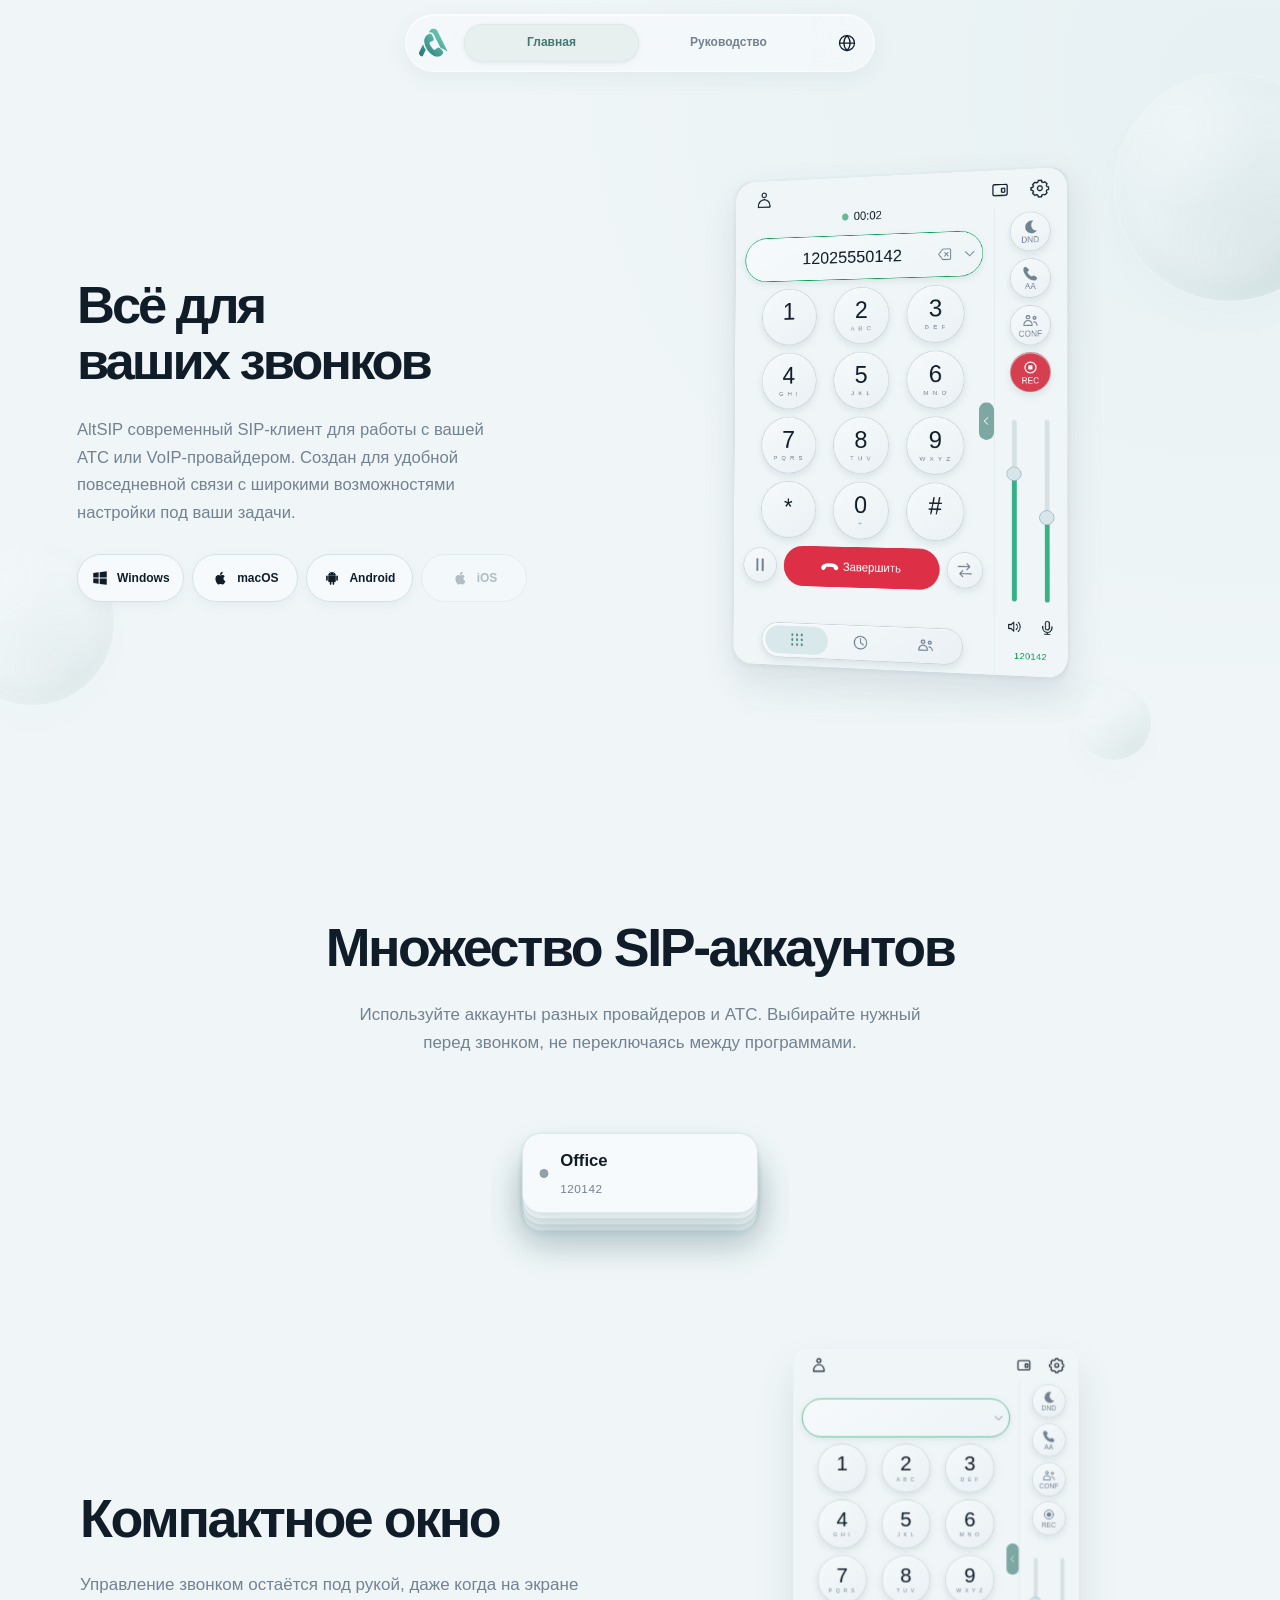
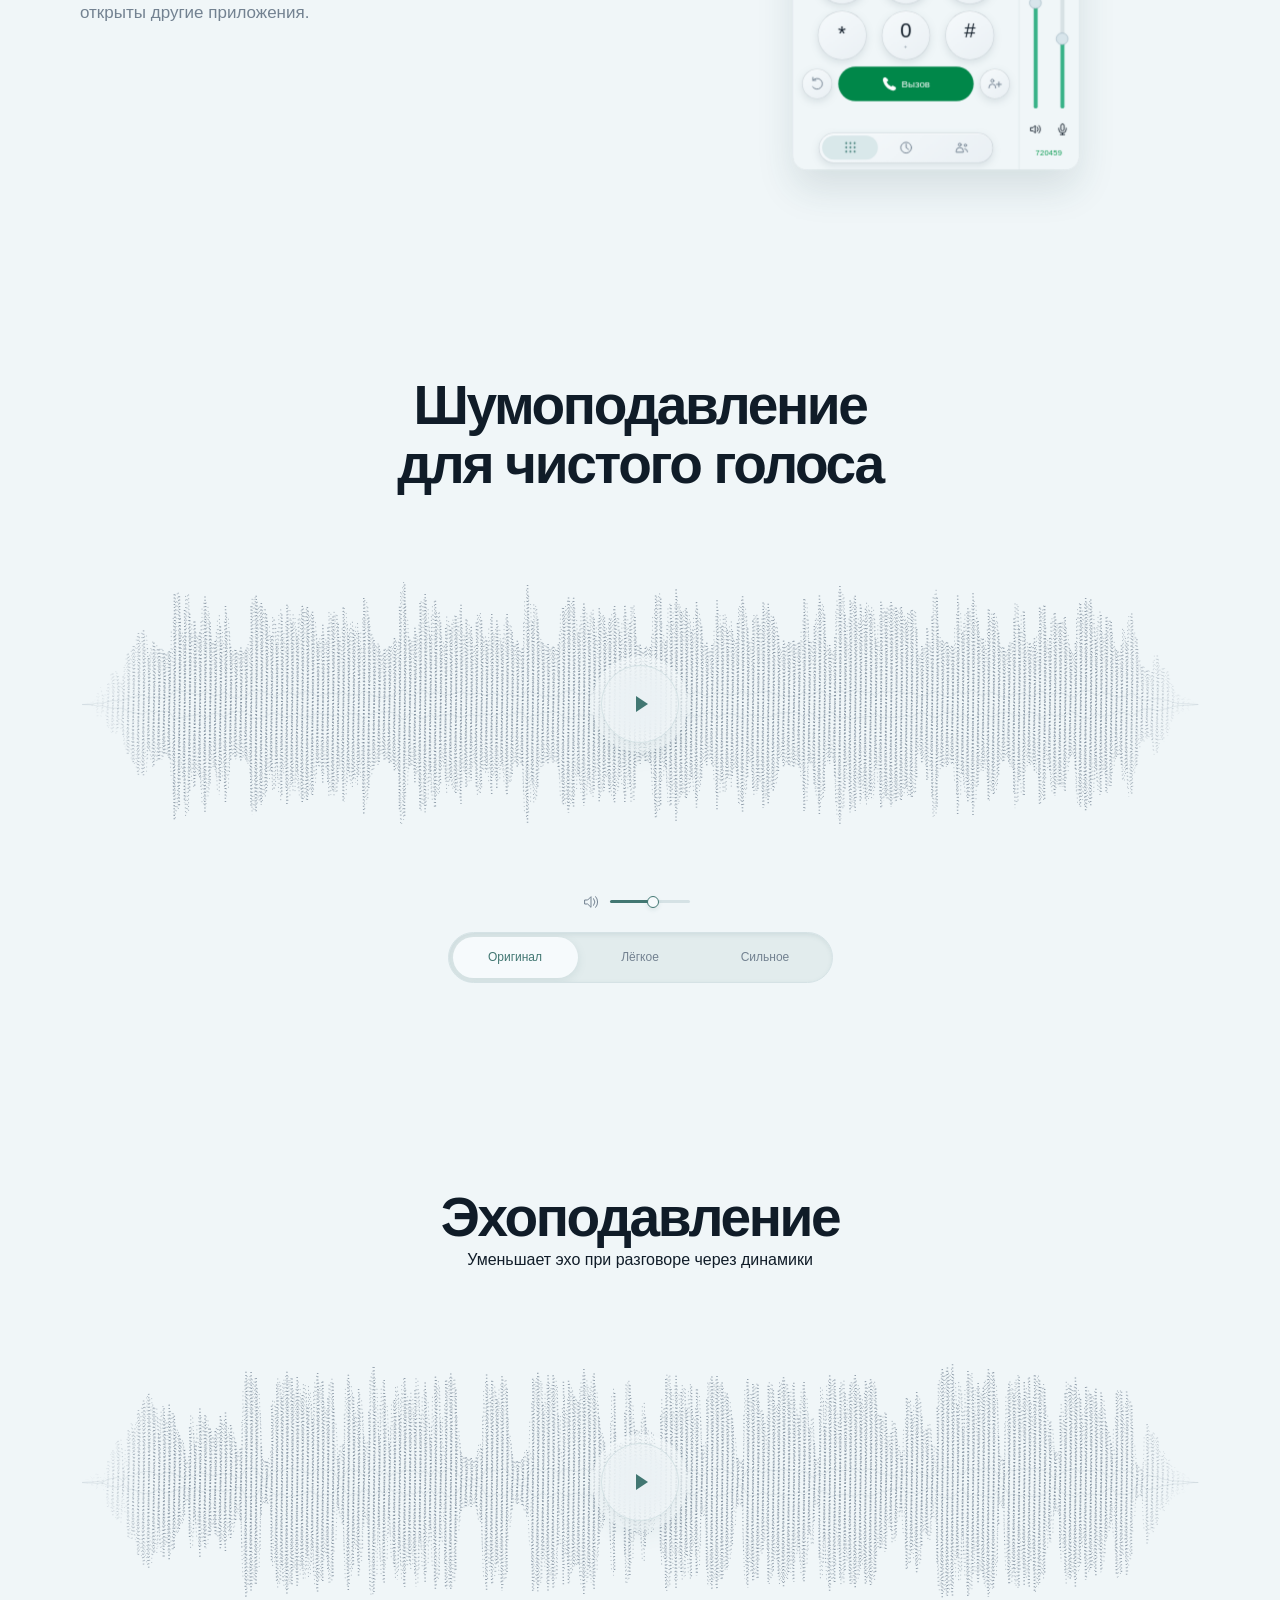
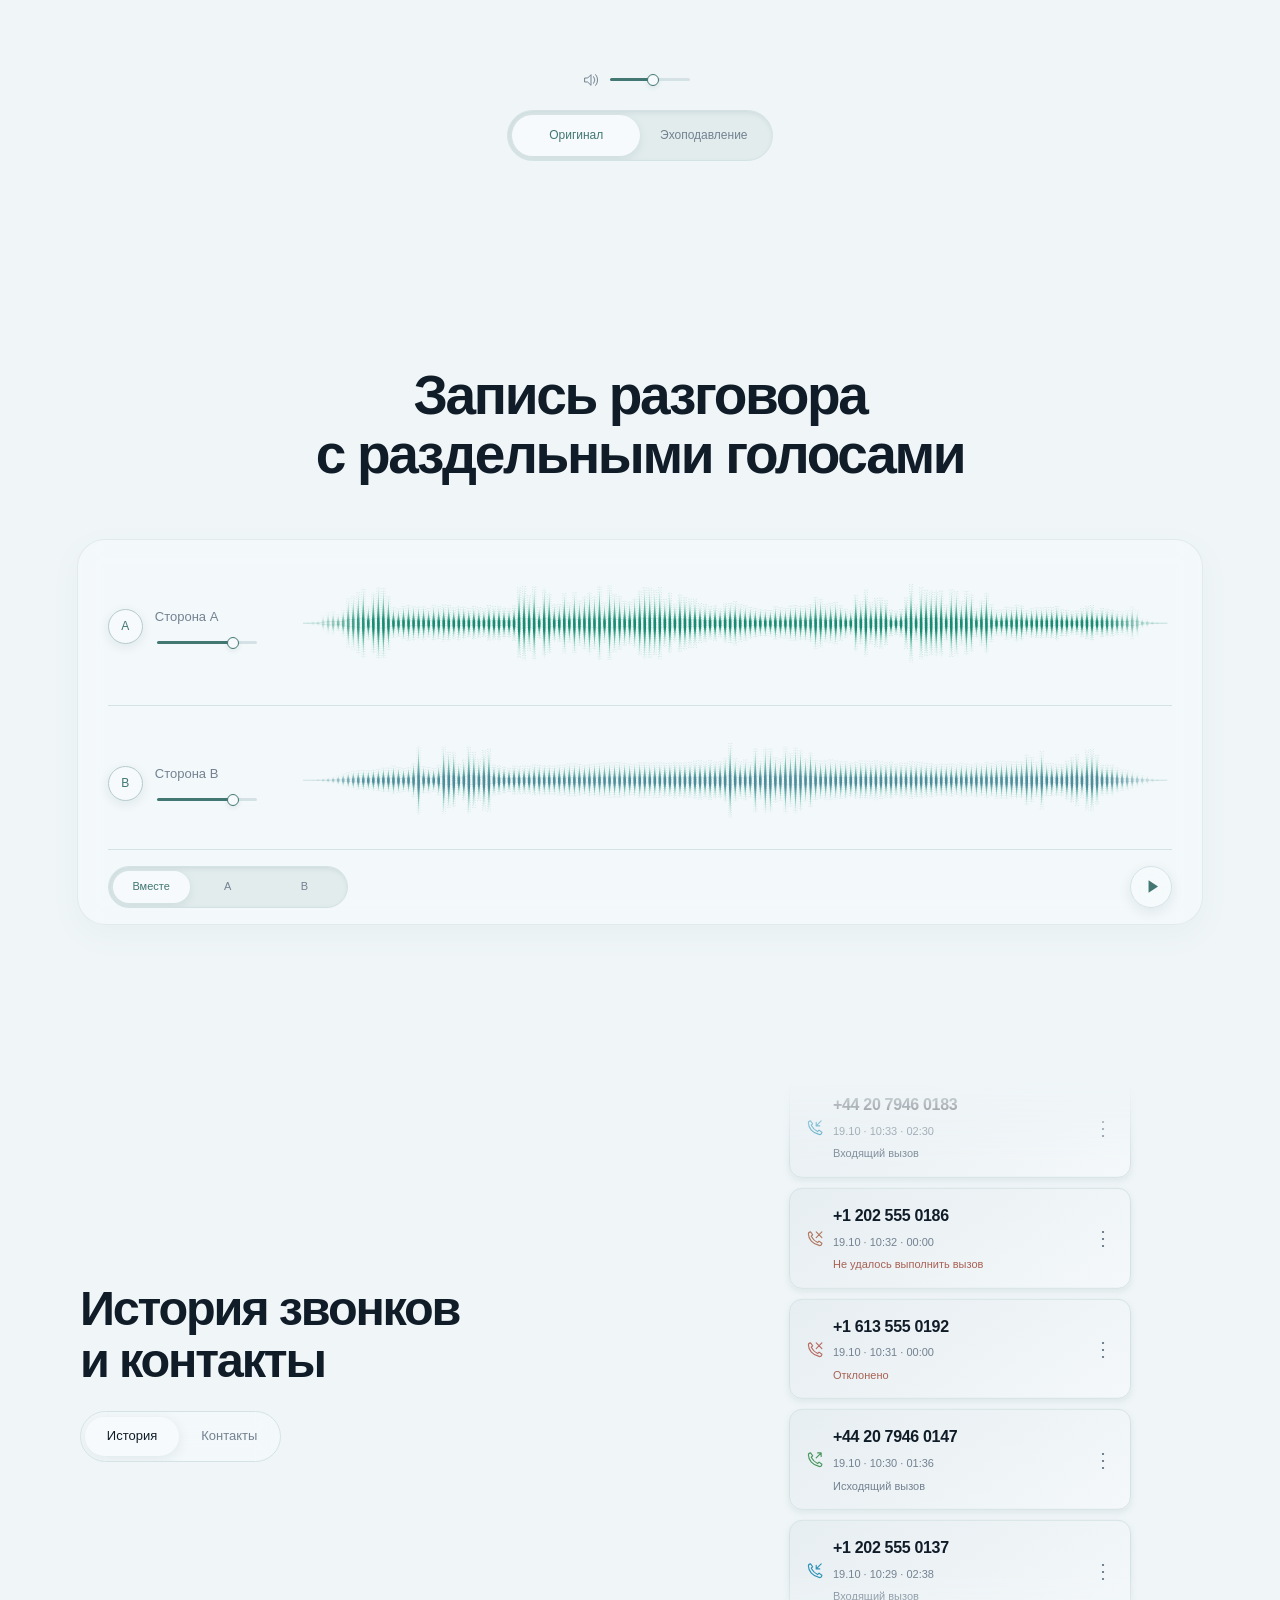
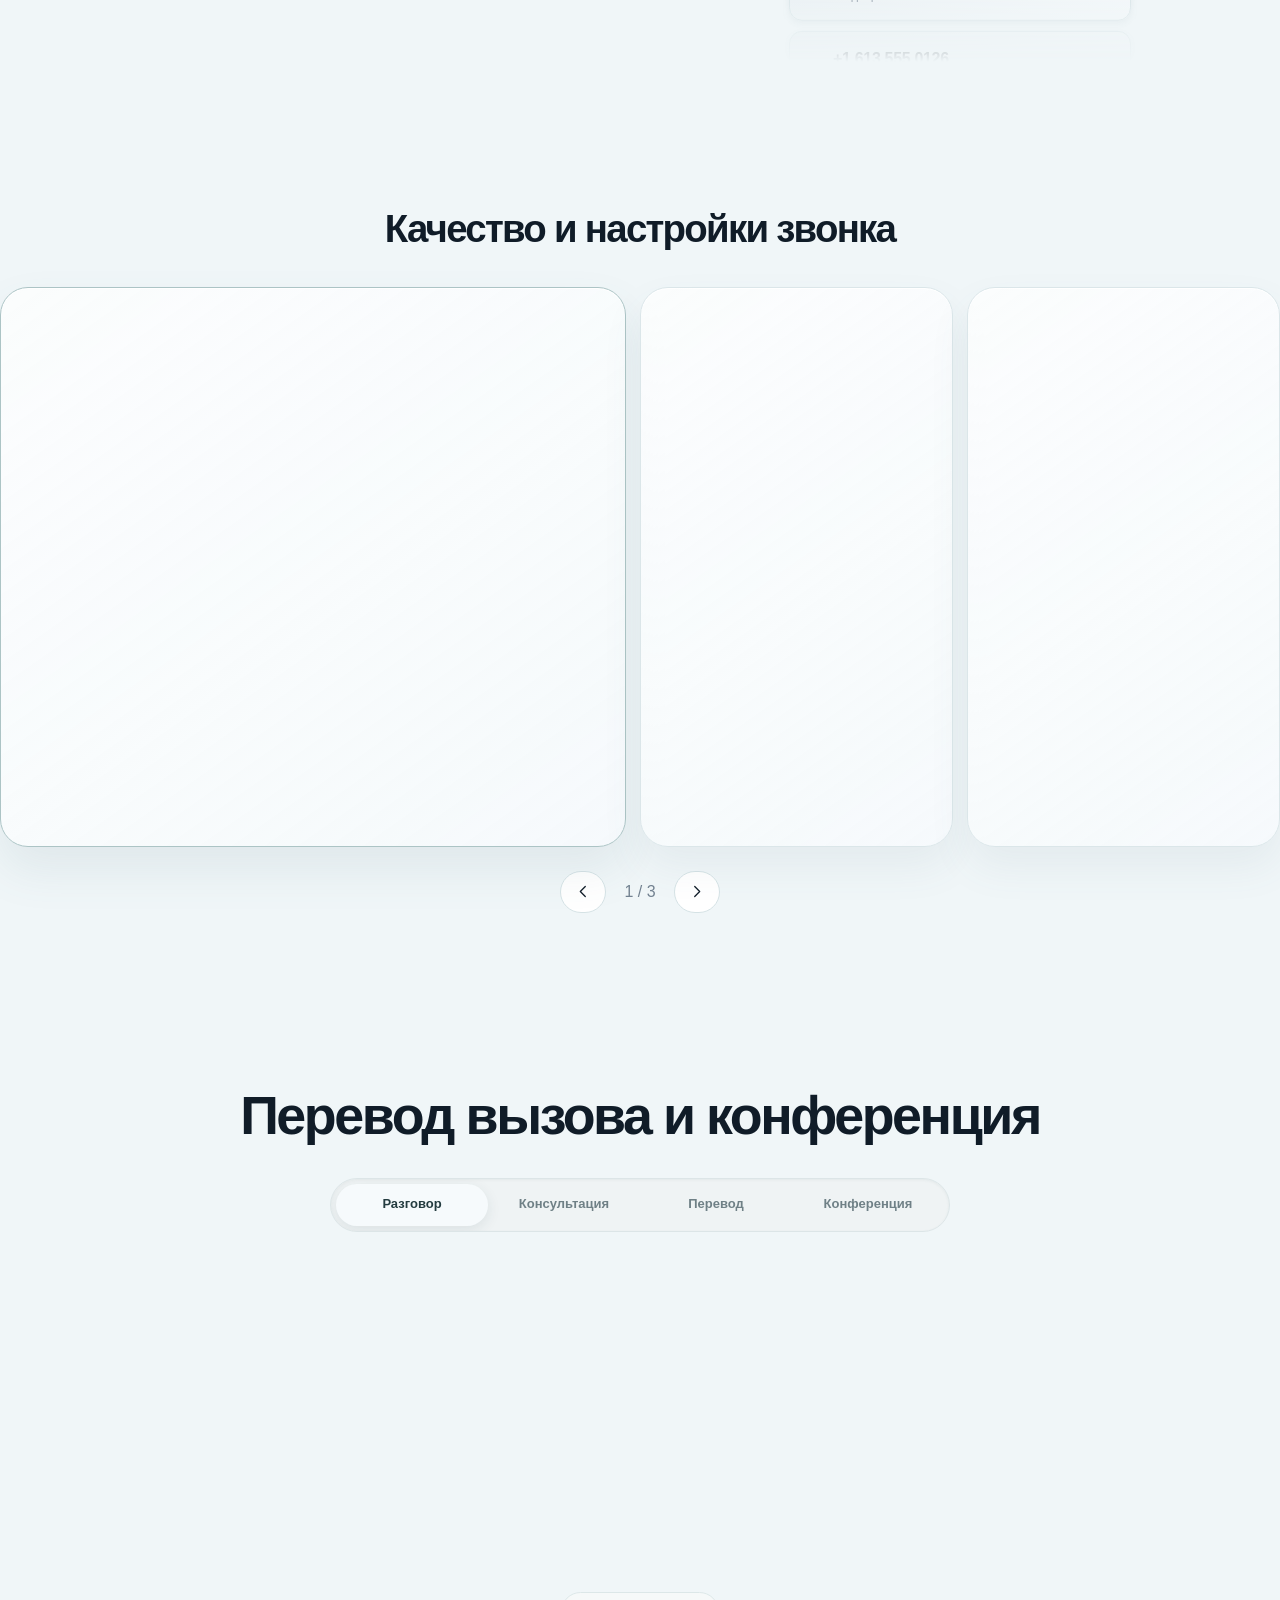
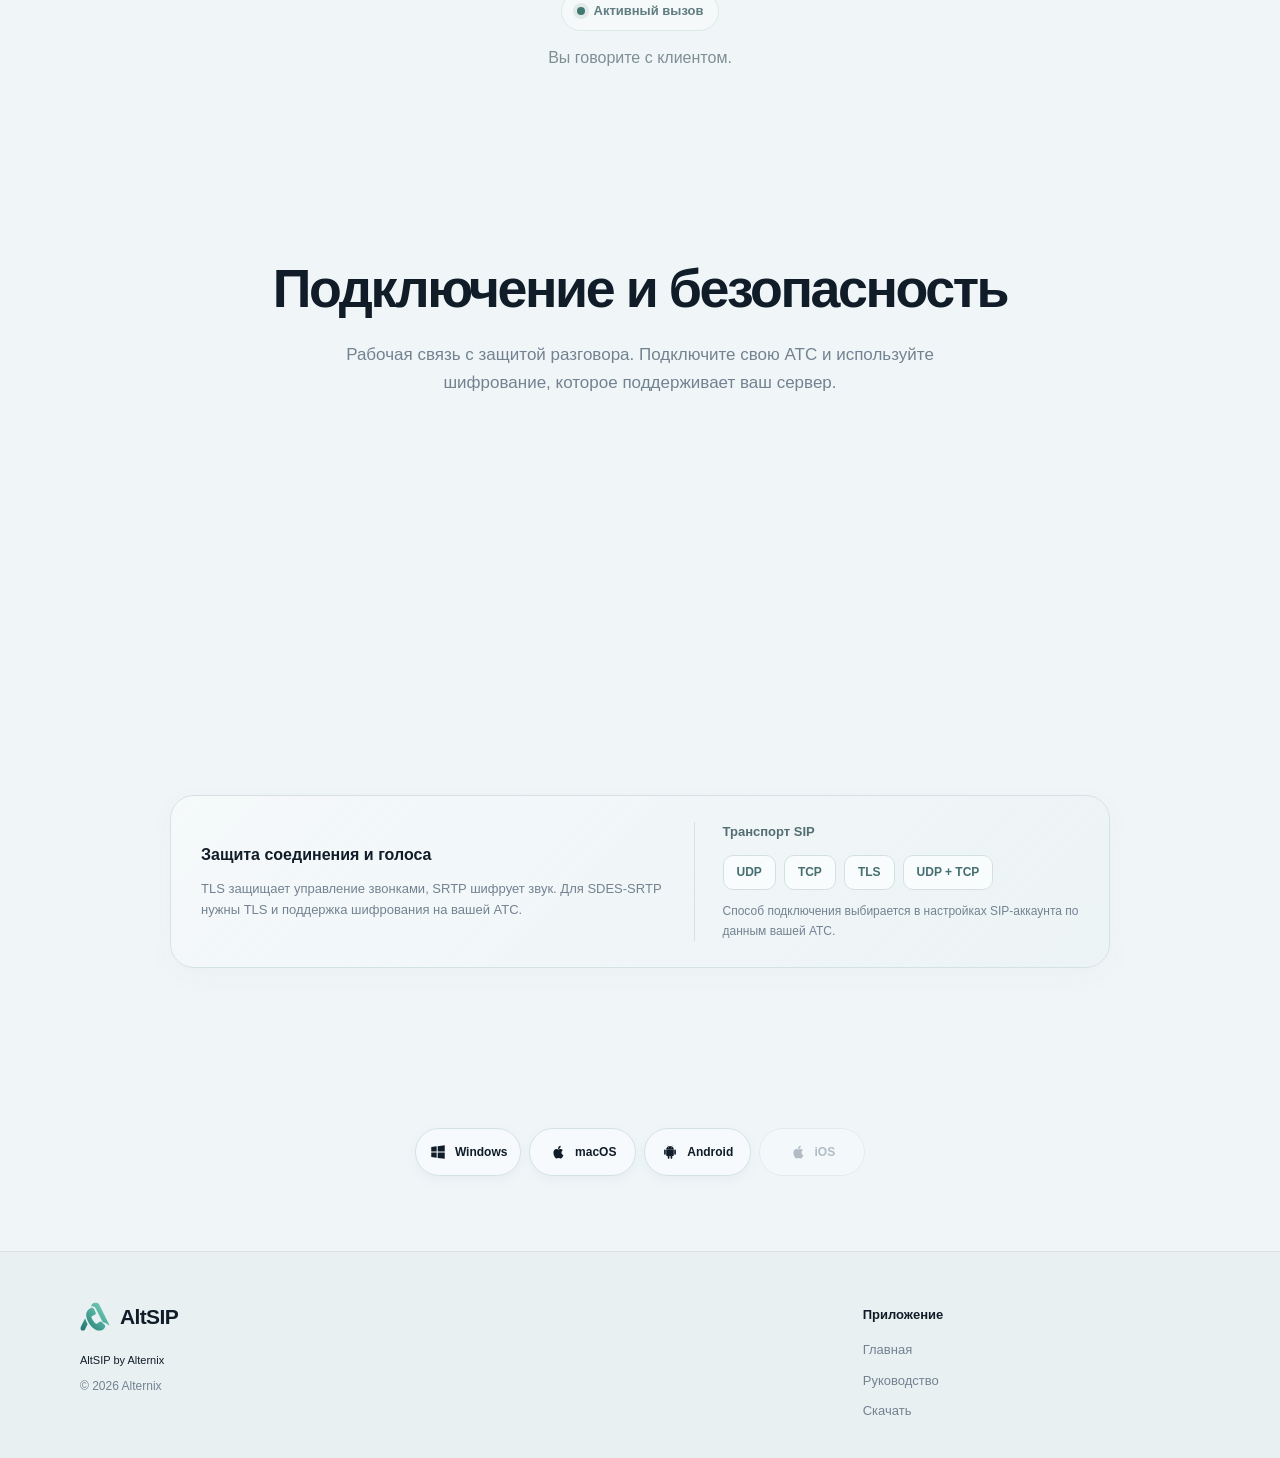
==== commit bcc2e981: "Refine first paint, compact rendering, pointers and forwarding sequence" ====
--- a/index.html
+++ b/index.html
@@ -1,5 +1,5 @@
 <!doctype html>
-<html lang="ru"><head><meta charset="utf-8"><meta name="viewport" content="width=device-width,initial-scale=1"><title>AltSIP | SIP-клиент для вашей телефонии</title><meta name="description" content="Софтфон для звонков через вашего SIP-провайдера или рабочую телефонию."><meta property="og:title" content="AltSIP | SIP-клиент для вашей телефонии"><meta property="og:description" content="Софтфон для звонков через вашего SIP-провайдера или рабочую телефонию."><meta name="robots" content="noindex,nofollow"><meta name="altsip-audio-revision" content="d81316233556"><meta name="theme-color" content="#eff5f6"><link rel="icon" href="assets/icon.png"><link rel="stylesheet" href="style.css?v=0223412a0584"><link rel="stylesheet" href="demo-app.css?v=bbc81c5cb0a2"><link rel="stylesheet" href="guide.css?v=bd5fc7ca7552"><link rel="stylesheet" href="presentation.css?v=deb7fc3d13be"><link rel="stylesheet" href="home.css?v=54b824f01042"><link rel="stylesheet" href="product-details.css?v=59aac568538b"><link rel="stylesheet" href="connection-scenes.css?v=22c87a8289f9"><link rel="stylesheet" href="hero-motion.css?v=eced545eb23f"><script defer src="locales.js?v=30ba3d469219"></script><script defer src="releases.js?v=2664d048875a"></script><script defer src="owner-waveforms.js?v=f6e4b6ddcce7"></script><script defer src="audio-engine.js?v=7d99609cf5ab"></script><script defer src="wave-renderer.js?v=c137aee2f641"></script><script defer src="demo-locales.js?v=579aa97b2d1c"></script><script defer src="demo-fixtures.js?v=5a1b3ef2c4a5"></script><script defer src="demo-app.js?v=a29e6a97faee"></script><script defer src="demo-tour.js?v=673b067e42fa"></script><script defer src="guide-current.js?v=d35886d37e3a"></script><script defer src="guide.js?v=15146b7c8639"></script><script defer src="feature-gallery.js?v=c4caaa40e6d0"></script><script defer src="product-details.js?v=979802021ca1"></script><script defer src="connection-scenes.js?v=bbd32a1fe346"></script><script defer src="home-content.js?v=b4cd863121c5"></script><script defer src="atmosphere.js?v=7ba077ddc36a"></script><script defer src="app.js?v=50afdcf13e3f"></script><script src="site-routes.js?v=2fbef1f44652"></script></head>
+<html lang="ru"><head><meta charset="utf-8"><meta name="viewport" content="width=device-width,initial-scale=1"><title>AltSIP | SIP-клиент для вашей телефонии</title><meta name="description" content="Софтфон для звонков через вашего SIP-провайдера или рабочую телефонию."><meta property="og:title" content="AltSIP | SIP-клиент для вашей телефонии"><meta property="og:description" content="Софтфон для звонков через вашего SIP-провайдера или рабочую телефонию."><meta name="robots" content="noindex,nofollow"><meta name="altsip-audio-revision" content="d81316233556"><meta name="theme-color" content="#eff5f6"><link rel="icon" href="assets/icon.png"><link rel="stylesheet" href="style.css?v=c6824254d80a"><link rel="stylesheet" href="demo-app.css?v=bbc81c5cb0a2"><link rel="stylesheet" href="guide.css?v=f583e7405fe6"><link rel="stylesheet" href="presentation.css?v=deb7fc3d13be"><link rel="stylesheet" href="home.css?v=54b824f01042"><link rel="stylesheet" href="product-details.css?v=3f4df3fd445c"><link rel="stylesheet" href="connection-scenes.css?v=22c87a8289f9"><link rel="stylesheet" href="hero-motion.css?v=235226901e09"><script defer src="locales.js?v=30ba3d469219"></script><script defer src="releases.js?v=2664d048875a"></script><script defer src="owner-waveforms.js?v=f6e4b6ddcce7"></script><script defer src="audio-engine.js?v=7d99609cf5ab"></script><script defer src="wave-renderer.js?v=c137aee2f641"></script><script defer src="demo-locales.js?v=579aa97b2d1c"></script><script defer src="demo-fixtures.js?v=5a1b3ef2c4a5"></script><script defer src="demo-app.js?v=a29e6a97faee"></script><script defer src="demo-tour.js?v=95c1055c209d"></script><script defer src="guide-current.js?v=d35886d37e3a"></script><script defer src="guide.js?v=e27c6da6c865"></script><script defer src="feature-gallery.js?v=62c296951aaf"></script><script defer src="product-details.js?v=979802021ca1"></script><script defer src="connection-scenes.js?v=bbd32a1fe346"></script><script defer src="home-content.js?v=c1211818371b"></script><script defer src="atmosphere.js?v=7ba077ddc36a"></script><script defer src="app.js?v=28e73225addd"></script><script src="site-routes.js?v=2fbef1f44652"></script></head>
 <body id="top"><svg class="svg-defs" aria-hidden="true"><defs><symbol id="i-server" viewBox="0 0 24 24"><rect x="3" y="3" width="18" height="7" rx="2"/><rect x="3" y="14" width="18" height="7" rx="2"/><path d="M7 6.5h.1M7 17.5h.1M11 6.5h6M11 17.5h6"/></symbol>
 <symbol id="i-arrow" viewBox="0 0 24 24"><path d="M4 12h16m-6-6 6 6-6 6"/></symbol><symbol id="i-down" viewBox="0 0 24 24"><path d="M12 3v18m-6-6 6 6 6-6"/></symbol>
 <symbol id="i-play" viewBox="0 0 24 24"><path d="m7 4 12 8-12 8Z"/></symbol><symbol id="i-pause" viewBox="0 0 24 24"><path d="M8 5v14M16 5v14"/></symbol><symbol id="i-volume" viewBox="0 0 24 24"><path d="M3 9h4l5-5v16l-5-5H3Zm13-2a8 8 0 0 1 0 10m3-13a12 12 0 0 1 0 16"/></symbol>
@@ -7,7 +7,7 @@
 <symbol id="i-fan" viewBox="0 0 24 24"><circle cx="12" cy="12" r="2"/><path d="M12 10C5 1 19 0 16 7l-3 3m1 2c11-2 5 11 1 6l-3-4m-2-1c-4 11-12-1-5-2l5 1"/></symbol><symbol id="i-keyboard" viewBox="0 0 24 24"><rect x="2" y="5" width="20" height="14" rx="3"/><path d="M6 9h.1M10 9h.1M14 9h.1M18 9h.1M6 12h.1M10 12h.1M14 12h.1M18 12h.1M7 16h10"/></symbol>
 <symbol id="i-person" viewBox="0 0 24 24"><circle cx="12" cy="7" r="3.5"/><path d="M4 21v-3a8 8 0 0 1 16 0v3"/></symbol><symbol id="i-plus" viewBox="0 0 24 24"><path d="M12 4v16M4 12h16"/></symbol><symbol id="i-reset" viewBox="0 0 24 24"><path d="M4 10a8 8 0 1 1 0 5M4 4v6h6"/></symbol><symbol id="i-check" viewBox="0 0 24 24"><path d="m5 12 4 4L20 5"/></symbol>
 <symbol id="i-windows" viewBox="0 0 24 24"><path d="M3 5.4 10.2 4.4v7H3Zm8.6-1.2L21 3v8.4h-9.4ZM3 12.8h7.2v7L3 18.8Zm8.6 0H21v8.3l-9.4-1.2Z"/></symbol><symbol id="i-apple" viewBox="0 0 24 24"><path d="M16.6 12.7c0-2 1.6-3 1.7-3.1-.9-1.4-2.4-1.6-2.9-1.6-1.2-.1-2.3.7-2.9.7-.6 0-1.5-.7-2.5-.7-1.4 0-2.7.9-3.4 2.1-1.5 2.6-.4 6.5 1 8.5.7 1 1.4 2 2.5 2 1-.1 1.4-.7 2.7-.7s1.7.7 2.8.6c1.2 0 1.8-1 2.5-2 .8-1.1 1.1-2.2 1.1-2.3-.1 0-2.6-1-2.6-3.5ZM14.7 6.6c.6-.8 1-1.8.9-2.9-.9.1-2 .6-2.7 1.4-.6.7-1.1 1.8-1 2.8 1 .1 2.1-.5 2.8-1.3Z"/></symbol>
-</defs><symbol id="i-android" viewBox="0 0 24 24"><path d="m7 5-2-3m12 3 2-3M4 13v-2a8 8 0 0 1 16 0v2ZM4 16v4h16v-4M8 20v2m8-2v2M8 9h.01M16 9h.01"/></symbol><symbol id="i-expand" viewBox="0 0 24 24"><path d="M4 9V4h5m6 0h5v5M4 15v5h5m6 0h5v-5"/></symbol><symbol id="i-copy" viewBox="0 0 24 24"><rect x="8" y="8" width="12" height="13" rx="2"/><path d="M16 8V5a2 2 0 0 0-2-2H5a2 2 0 0 0-2 2v9a2 2 0 0 0 2 2h3"/></symbol><symbol id="i-shield" viewBox="0 0 24 24"><path d="m12 3 8 3v6c0 5-8 9-8 9s-8-4-8-9V6Z"/><path d="m8 12 3 3 5-6"/></symbol></svg><a class="skip" href="#main"><span data-copy="skip">К содержимому</span></a>
+</defs><symbol id="i-android" viewBox="0 0 24 24"><g transform="translate(3 3) scale(1.125)"><path d="m10.213 1.471.691-1.26q.069-.124-.048-.192-.128-.057-.195.058l-.7 1.27A4.8 4.8 0 0 0 8.005.941q-1.032 0-1.956.404l-.7-1.27Q5.281-.037 5.154.02q-.117.069-.049.193l.691 1.259a4.25 4.25 0 0 0-1.673 1.476A3.7 3.7 0 0 0 3.5 5.02h9q0-1.125-.623-2.072a4.27 4.27 0 0 0-1.664-1.476ZM6.22 3.303a.37.37 0 0 1-.267.11.35.35 0 0 1-.263-.11.37.37 0 0 1-.107-.264.37.37 0 0 1 .107-.265.35.35 0 0 1 .263-.11q.155 0 .267.11a.36.36 0 0 1 .112.265.36.36 0 0 1-.112.264m4.101 0a.35.35 0 0 1-.262.11.37.37 0 0 1-.268-.11.36.36 0 0 1-.112-.264q0-.154.112-.265a.37.37 0 0 1 .268-.11q.155 0 .262.11a.37.37 0 0 1 .107.265q0 .153-.107.264M3.5 11.77q0 .441.311.75.311.306.76.307h.758l.01 2.182q0 .414.292.703a.96.96 0 0 0 .7.288.97.97 0 0 0 .71-.288.95.95 0 0 0 .292-.703v-2.182h1.343v2.182q0 .414.292.703a.97.97 0 0 0 .71.288.97.97 0 0 0 .71-.288.95.95 0 0 0 .292-.703v-2.182h.76q.436 0 .749-.308.31-.307.311-.75V5.365h-9zm10.495-6.587a.98.98 0 0 0-.702.278.9.9 0 0 0-.293.685v4.063q0 .406.293.69a.97.97 0 0 0 .702.284q.42 0 .712-.284a.92.92 0 0 0 .293-.69V6.146a.9.9 0 0 0-.293-.685 1 1 0 0 0-.712-.278m-12.702.283a1 1 0 0 1 .712-.283q.41 0 .702.283a.9.9 0 0 1 .293.68v4.063a.93.93 0 0 1-.288.69.97.97 0 0 1-.707.284 1 1 0 0 1-.712-.284.92.92 0 0 1-.293-.69V6.146q0-.396.293-.68"/></g></symbol><symbol id="i-expand" viewBox="0 0 24 24"><path d="M4 9V4h5m6 0h5v5M4 15v5h5m6 0h5v-5"/></symbol><symbol id="i-copy" viewBox="0 0 24 24"><rect x="8" y="8" width="12" height="13" rx="2"/><path d="M16 8V5a2 2 0 0 0-2-2H5a2 2 0 0 0-2 2v9a2 2 0 0 0 2 2h3"/></symbol><symbol id="i-shield" viewBox="0 0 24 24"><path d="m12 3 8 3v6c0 5-8 9-8 9s-8-4-8-9V6Z"/><path d="m8 12 3 3 5-6"/></symbol></svg><a class="skip" href="#main"><span data-copy="skip">К содержимому</span></a>
 
 <div class="site-atmosphere" aria-hidden="true"><i class="glass-sphere"></i><i class="glass-sphere"></i><i class="glass-sphere"></i></div><header class="header"><a class="brand" href="#top" aria-label="AltSIP"><img src="assets/mark.svg" width="34" height="34" alt=""></a><nav class="page-tabs" role="tablist" data-label="navigation" aria-label="Разделы сайта"><i></i><button type="button" id="tab-home" role="tab" aria-selected="true" aria-controls="home-view" data-page="home"><span data-copy="navHome">Главная</span></button><button type="button" id="tab-guide" role="tab" aria-selected="false" tabindex="-1" aria-controls="guide-view" data-page="guide"><span data-copy="navGuide">Руководство</span></button></nav><div class="language-menu"><button type="button" id="language-trigger" aria-expanded="false" data-label="language" aria-label="Язык"><span id="language-current" class="visually-hidden">Русский</span><svg aria-hidden="true" viewBox="0 0 24 24"><circle cx="12" cy="12" r="9"/><path d="M3 12h18M12 3c5 5 5 13 0 18M12 3c-5 5-5 13 0 18"/></svg></button><div class="language-options" hidden role="group" data-label="language" aria-label="Язык"><button type="button" data-language="de" lang="de" aria-pressed="false">Deutsch</button><button type="button" data-language="en" lang="en" aria-pressed="false">English</button><button type="button" data-language="es" lang="es" aria-pressed="false">Español</button><button type="button" data-language="fr" lang="fr" aria-pressed="false">Français</button><button type="button" data-language="it" lang="it" aria-pressed="false">Italiano</button><button type="button" data-language="pl" lang="pl" aria-pressed="false">Polski</button><button type="button" data-language="pt" lang="pt" aria-pressed="false">Português</button><button type="button" data-language="ru" lang="ru" aria-pressed="true">Русский</button><button type="button" data-language="uk" lang="uk" aria-pressed="false">Українська</button></div></div></header>
 <main id="main"><div id="home-view" class="page-view" role="tabpanel" aria-labelledby="tab-home">
--- a/style.css
+++ b/style.css
@@ -191,3 +191,6 @@
 @keyframes architecture-in{from{opacity:0;translate:0 -5px}to{opacity:1;translate:0 0}}
 @media(max-width:520px){.download-dialog{padding:22px 14px}.download-dialog h2{font-size:21px}.download-dialog .downloads{gap:6px}.download-dialog .download-button{padding-inline:5px;gap:5px;font-size:11px}.download-dialog .download-button svg{width:14px;height:14px}}
 @media(prefers-reduced-motion:reduce){.download-dialog .mac-options{animation:none}}
+
+/* Platform marks share one optical box and a filled silhouette. */
+.download-button svg{flex:none;fill:currentColor;stroke:none}
--- a/guide.css
+++ b/guide.css
@@ -187,3 +187,6 @@
 .ag-native-pickup svg{width:17px;height:17px;fill:currentColor;stroke:none}
 .ag-native-contact-more{width:30px;height:32px;padding:0;border:0;background:transparent;color:#738291;display:grid;place-items:center}
 .ag-native-contact-more svg{width:18px;height:18px;stroke:currentColor;fill:none}
+
+.ag-fields>.ag-step-group-start{margin-top:24px;border-top:1px solid var(--line,#d5e2e5);padding-top:20px}
+.ag-topic-group+.ag-topic-group{border-top:1px solid var(--line,#d5e2e5);padding-top:12px;margin-top:12px}
--- a/product-details.css
+++ b/product-details.css
@@ -172,20 +172,20 @@
 .pd-prefix-form{top:1px;left:50%;transform:translateX(-50%);width:min(100% - 12px,210px)}
 .fg-prefix[data-phase=save-press] .pd-prefix-form button{transform:scale(.94);filter:brightness(.82)}
 .fg-prefix[data-phase=call-press] .fg-place,.fg-prefix[data-phase=end-press] .fg-end{transform:scale(.94);filter:brightness(.84)}
-.fg-prefix:is([data-phase=active-0],[data-phase=active-1],[data-phase=active-2],[data-phase=end-press]) .fg-idle{opacity:0;pointer-events:none}
-.fg-prefix:is([data-phase=active-0],[data-phase=active-1],[data-phase=active-2],[data-phase=end-press]) .fg-active{opacity:1}
+.fg-prefix:is([data-phase=active-0],[data-phase=active-1],[data-phase=active-2],[data-phase=active-3],[data-phase=active-4],[data-phase=end-press]) .fg-idle{opacity:0;pointer-events:none}
+.fg-prefix:is([data-phase=active-0],[data-phase=active-1],[data-phase=active-2],[data-phase=active-3],[data-phase=active-4],[data-phase=end-press]) .fg-active{opacity:1}
 .fg-prefix[data-phase=reset] .fg-active{opacity:0}.fg-prefix[data-phase=reset] .fg-idle{opacity:1}
 .fg-forward{width:min(calc(100% - 28px),332px)}
 .fg-forward .fg-incoming{width:min(calc(100% - 14px),312px);box-shadow:0 10px 20px #46606d24}
 .fg-forward[data-phase=expired] .fg-count{text-decoration:none;position:relative}
-.fg-forward[data-phase=expired] .fg-count::after{content:"";position:absolute;left:50%;top:50%;width:50px;border-top:2px solid #dd3047;transform:translate(-50%,-50%)}
-.fg-forward:is([data-phase=second-3],[data-phase=second-2],[data-phase=second-1],[data-phase=answer-press],[data-phase=active-0],[data-phase=active-1],[data-phase=active-2],[data-phase=end-press]) .fg-first{opacity:0;transform:translate(-50%,-7px)}
+.fg-forward:is([data-phase=expired],[data-phase=forwarding]) .fg-count::after{content:"";position:absolute;left:50%;top:50%;width:50px;border-top:2px solid #dd3047;transform:translate(-50%,-50%)}
+.fg-forward:is([data-phase=second-3],[data-phase=second-2],[data-phase=second-1],[data-phase=answer-press],[data-phase=active-0],[data-phase=active-1],[data-phase=active-2],[data-phase=active-3],[data-phase=active-4],[data-phase=end-press]) .fg-first{opacity:0;transform:translate(-50%,-7px)}
 .fg-forward:is([data-phase=second-3],[data-phase=second-2],[data-phase=second-1],[data-phase=answer-press]) .fg-second{opacity:1;transform:translateX(-50%)}
-.fg-forward:is([data-phase=active-0],[data-phase=active-1],[data-phase=active-2],[data-phase=end-press]) .fg-second{opacity:0}
-.fg-forward:is([data-phase=active-0],[data-phase=active-1],[data-phase=active-2],[data-phase=end-press]) .fg-active{opacity:1}
+.fg-forward:is([data-phase=active-0],[data-phase=active-1],[data-phase=active-2],[data-phase=active-3],[data-phase=active-4],[data-phase=end-press]) .fg-second{opacity:0}
+.fg-forward:is([data-phase=active-0],[data-phase=active-1],[data-phase=active-2],[data-phase=active-3],[data-phase=active-4],[data-phase=end-press]) .fg-active{opacity:1}
 .fg-forward:is([data-phase=second-3],[data-phase=second-2],[data-phase=second-1],[data-phase=answer-press]) .fg-recipient{opacity:1}
 .fg-forward[data-phase=answer-press] .fg-second .fg-choices span:first-child,.fg-forward[data-phase=end-press] .fg-end{transform:scale(.94);filter:brightness(.82)}
-.fg-forward:is([data-phase=active-0],[data-phase=active-1],[data-phase=active-2],[data-phase=end-press]) .fg-count{opacity:0}
+.fg-forward:is([data-phase=active-0],[data-phase=active-1],[data-phase=active-2],[data-phase=active-3],[data-phase=active-4],[data-phase=end-press]) .fg-count{opacity:0}
 .pd-running .fg-forward:is([data-phase=first-3],[data-phase=first-2],[data-phase=first-1]) .fg-first{animation:fg-ring .52s ease-in-out infinite}
 .pd-running .fg-forward:is([data-phase=second-3],[data-phase=second-2],[data-phase=second-1]) .fg-second{animation:fg-ring .61s ease-in-out infinite;animation-delay:-.27s}
 .fg-cursor{position:absolute;z-index:5;width:20px;height:24px;fill:#fff;stroke:#243842;stroke-width:1.4;filter:drop-shadow(1px 2px 2px #20333e55);opacity:0;pointer-events:none;transition:opacity .2s,transform .36s}
@@ -201,20 +201,20 @@
 .fg-link:is([data-phase=cursor-link],[data-phase=link-press]) .fg-cursor{opacity:1}
 .fg-link[data-phase=link-press] .fg-cursor{transform:translate(2px,3px) scale(.92)}
 .fg-link[data-phase=link-press] .fg-browser-link{color:#0b7455}
-.fg-link:is([data-phase=flight],[data-phase=dial-ready],[data-phase=call-press],[data-phase=active-0],[data-phase=active-1],[data-phase=active-2],[data-phase=end-press]) .fg-browser{opacity:0;transform:translateY(-12px)}
+.fg-link:is([data-phase=flight],[data-phase=dial-ready],[data-phase=call-press],[data-phase=active-0],[data-phase=active-1],[data-phase=active-2],[data-phase=active-3],[data-phase=active-4],[data-phase=end-press]) .fg-browser{opacity:0;transform:translateY(-12px)}
 .fg-link:is([data-phase=flight],[data-phase=dial-ready],[data-phase=call-press]) .fg-link-dial{transform:translateY(-40px)}
 .fg-link:is([data-phase=flight],[data-phase=dial-ready],[data-phase=call-press]) .fg-place{transform:translateY(-34px)}
 .fg-link[data-phase=flight] .fg-flying{opacity:1;animation:fg-number-flight 950ms cubic-bezier(.24,.82,.3,1) both;animation-play-state:paused}.pd-running .fg-link[data-phase=flight] .fg-flying{animation-play-state:running}
 @keyframes fg-number-flight{from{transform:translate(0,0);opacity:1}to{transform:translate(-6px,73px);opacity:1}}
 .fg-link[data-phase=dial-ready] .fg-flying{opacity:0}
 .fg-link[data-phase=call-press] .fg-place{transform:translateY(-34px) scale(.94);filter:brightness(.82)}.fg-link[data-phase=end-press] .fg-end{transform:scale(.94);filter:brightness(.82)}
-.fg-link:is([data-phase=active-0],[data-phase=active-1],[data-phase=active-2],[data-phase=end-press]) .fg-browser,.fg-link:is([data-phase=active-0],[data-phase=active-1],[data-phase=active-2],[data-phase=end-press]) .fg-link-dial,.fg-link:is([data-phase=active-0],[data-phase=active-1],[data-phase=active-2],[data-phase=end-press]) .fg-place{opacity:0}
-.fg-link:is([data-phase=active-0],[data-phase=active-1],[data-phase=active-2],[data-phase=end-press]) .fg-active{opacity:1}
+.fg-link:is([data-phase=active-0],[data-phase=active-1],[data-phase=active-2],[data-phase=active-3],[data-phase=active-4],[data-phase=end-press]) .fg-browser,.fg-link:is([data-phase=active-0],[data-phase=active-1],[data-phase=active-2],[data-phase=active-3],[data-phase=active-4],[data-phase=end-press]) .fg-link-dial,.fg-link:is([data-phase=active-0],[data-phase=active-1],[data-phase=active-2],[data-phase=active-3],[data-phase=active-4],[data-phase=end-press]) .fg-place{opacity:0}
+.fg-link:is([data-phase=active-0],[data-phase=active-1],[data-phase=active-2],[data-phase=active-3],[data-phase=active-4],[data-phase=end-press]) .fg-active{opacity:1}
 @keyframes fg-hotkey-ring{0%,100%{transform:translateX(-50%) rotate(0)}18%{transform:translateX(calc(-50% - 1px)) rotate(-.5deg)}42%{transform:translateX(calc(-50% + 1px)) rotate(.5deg)}70%{transform:translateX(-50%)}}
 .pd-running .fg-hotkey[data-phase=ring] .fg-incoming{animation:fg-hotkey-ring .72s ease-in-out infinite}
 .fg-hotkey[data-phase=key-press] .fg-key{transform:translate(-50%,3px);border-bottom-width:1px;background:#dff0e9}
-.fg-hotkey:is([data-phase=active-0],[data-phase=active-1],[data-phase=active-2],[data-phase=end-press]) .fg-incoming,.fg-hotkey:is([data-phase=active-0],[data-phase=active-1],[data-phase=active-2],[data-phase=end-press]) .fg-key{opacity:0}
-.fg-hotkey:is([data-phase=active-0],[data-phase=active-1],[data-phase=active-2],[data-phase=end-press]) .fg-active{opacity:1}
+.fg-hotkey:is([data-phase=active-0],[data-phase=active-1],[data-phase=active-2],[data-phase=active-3],[data-phase=active-4],[data-phase=end-press]) .fg-incoming,.fg-hotkey:is([data-phase=active-0],[data-phase=active-1],[data-phase=active-2],[data-phase=active-3],[data-phase=active-4],[data-phase=end-press]) .fg-key{opacity:0}
+.fg-hotkey:is([data-phase=active-0],[data-phase=active-1],[data-phase=active-2],[data-phase=active-3],[data-phase=active-4],[data-phase=end-press]) .fg-active{opacity:1}
 .fg-hotkey[data-phase=end-press] .fg-end{transform:scale(.94);filter:brightness(.82)}
 .fg-pickup .fg-cursor{left:273px;top:103px}
 .fg-pickup:is([data-phase=cursor-pickup],[data-phase=pickup-press]) .fg-cursor{opacity:1}
@@ -222,8 +222,8 @@
 .fg-pickup[data-phase=pickup-press] .fg-pickup-button{transform:scale(.92);background:#c3e5d4}
 @keyframes fg-pickup-ring{0%,100%{box-shadow:0 3px 7px #6c849017}50%{box-shadow:0 0 0 5px #e5a34429,0 3px 7px #6c849017}}
 .pd-running .fg-pickup[data-phase=ring] .fg-contact:nth-child(2){animation:fg-pickup-ring .9s ease-in-out infinite}
-.fg-pickup:is([data-phase=active-0],[data-phase=active-1],[data-phase=active-2],[data-phase=end-press]) .fg-contacts{opacity:0;transform:translateY(-5px)}
-.fg-pickup:is([data-phase=active-0],[data-phase=active-1],[data-phase=active-2],[data-phase=end-press]) .fg-active{opacity:1}
+.fg-pickup:is([data-phase=active-0],[data-phase=active-1],[data-phase=active-2],[data-phase=active-3],[data-phase=active-4],[data-phase=end-press]) .fg-contacts{opacity:0;transform:translateY(-5px)}
+.fg-pickup:is([data-phase=active-0],[data-phase=active-1],[data-phase=active-2],[data-phase=active-3],[data-phase=active-4],[data-phase=end-press]) .fg-active{opacity:1}
 .fg-pickup[data-phase=end-press] .fg-end{transform:scale(.94);filter:brightness(.82)}
 @media(max-width:520px){.fg-link-dial{top:164px}.fg-link .fg-place{top:224px}.fg-idle>.fg-dial,.fg-active .fg-dial{top:124px}.fg-place,.fg-end{top:190px}}
 @media(prefers-reduced-motion:reduce){.fg-scene *{animation:none!important;transition:none!important}}
@@ -240,9 +240,9 @@
 .fg-link .fg-flying{color:#226c92}
 .fg-link[data-phase=flight] .fg-flying{animation:fg-number-flight-exact 950ms cubic-bezier(.24,.82,.3,1) both;animation-play-state:paused}.pd-running .fg-link[data-phase=flight] .fg-flying{animation-play-state:running}
 @keyframes fg-number-flight-exact{from{transform:translate(0,0);opacity:1}to{transform:translate(var(--fg-flight-x,0px),var(--fg-flight-y,73px));opacity:1}}
-.fg-link:is([data-phase=active-0],[data-phase=active-1],[data-phase=active-2],[data-phase=end-press]) .fg-link-dial{opacity:1;transform:translateY(-40px)}
-.fg-link:is([data-phase=active-0],[data-phase=active-1],[data-phase=active-2],[data-phase=end-press]) .fg-place{opacity:1;transform:translateY(-34px);background:#dd3047;box-shadow:0 5px 12px #b7324935}
-.fg-link:is([data-phase=active-0],[data-phase=active-1],[data-phase=active-2],[data-phase=end-press]) .fg-place svg{transform:rotate(135deg)}
+.fg-link:is([data-phase=active-0],[data-phase=active-1],[data-phase=active-2],[data-phase=active-3],[data-phase=active-4],[data-phase=end-press]) .fg-link-dial{opacity:1;transform:translateY(-40px)}
+.fg-link:is([data-phase=active-0],[data-phase=active-1],[data-phase=active-2],[data-phase=active-3],[data-phase=active-4],[data-phase=end-press]) .fg-place{opacity:1;transform:translateY(-34px);background:#dd3047;box-shadow:0 5px 12px #b7324935}
+.fg-link:is([data-phase=active-0],[data-phase=active-1],[data-phase=active-2],[data-phase=active-3],[data-phase=active-4],[data-phase=end-press]) .fg-place svg{transform:rotate(135deg)}
 .fg-link .fg-active .fg-dial,.fg-link .fg-active .fg-end{display:none}
 .fg-link[data-phase=end-press] .fg-place{transform:translateY(-34px) scale(.94);filter:brightness(.82)}
 @keyframes fg-side-ring{0%,100%{translate:0 0}20%{translate:-2px 0}40%{translate:2px 0}60%{translate:-1px 0}80%{translate:1px 0}}
@@ -254,5 +254,32 @@
 /* Aim at glyph bounds, and keep the target's line box throughout the flight. */
 .fg-browser-link{justify-self:start}
 .fg-link .fg-link-dial .fg-number{opacity:0;color:#101c28}
-.fg-link:is([data-phase=dial-ready],[data-phase=call-press],[data-phase=active-0],[data-phase=active-1],[data-phase=active-2],[data-phase=end-press]) .fg-link-dial .fg-number{opacity:1}
+.fg-link:is([data-phase=dial-ready],[data-phase=call-press],[data-phase=active-0],[data-phase=active-1],[data-phase=active-2],[data-phase=active-3],[data-phase=active-4],[data-phase=end-press]) .fg-link-dial .fg-number{opacity:1}
 .fg-link .fg-flying{color:#101c28}
+
+/* Fluent cursor: filled silhouette, restrained outline, one measured hotspot. */
+.fg-cursor{width:20px;height:20px;fill:#26343c;stroke:#fff;stroke-width:1.2;paint-order:stroke fill;filter:drop-shadow(0 1px 1px #172a3438);transition:left .7s cubic-bezier(.4,0,.2,1),top .7s cubic-bezier(.4,0,.2,1),opacity .24s,transform .18s}
+/* Shared dial typography prevents a size change when a website number lands. */
+.fg-link .fg-browser-link,.fg-link .fg-flying,.fg-link .fg-link-dial .fg-number{font-size:17px}
+@media(max-width:520px){.fg-link .fg-browser-link,.fg-link .fg-flying,.fg-link .fg-link-dial .fg-number{font-size:15px}}
+/* The timeout has its own readable beat before the second agent rings. */
+.fg-forward .fg-count{position:absolute;top:16px;left:50%;right:auto;width:50px;transform:translateX(-50%);height:18px;line-height:18px}
+.fg-forward[data-phase=expired] .fg-count{position:absolute}
+.fg-forward:is([data-phase=expired],[data-phase=forwarding]) .fg-count::after{left:0;top:50%;width:100%;transform:translateY(-50%) scaleX(0);transform-origin:left center;animation:fg-expiry-line .45s cubic-bezier(.4,0,.2,1) forwards;animation-play-state:paused}
+.pd-running .fg-forward:is([data-phase=expired],[data-phase=forwarding]) .fg-count::after{animation-play-state:running}
+@keyframes fg-expiry-line{to{transform:translateY(-50%) scaleX(1)}}
+.fg-forward[data-phase=forwarding] .fg-count{opacity:0}
+.fg-forward[data-phase=forwarding] .fg-first{opacity:0;transform:translate(-50%,-12px)}
+.fg-forward .fg-incoming{transition:opacity .65s ease,transform .65s cubic-bezier(.4,0,.2,1)}
+.fg-forward .fg-active .fg-clock,.fg-hotkey .fg-active .fg-clock{top:29px}
+.fg-forward .fg-active .fg-dial,.fg-hotkey .fg-active .fg-dial{top:54px}
+.fg-forward .fg-active .fg-end,.fg-hotkey .fg-active .fg-end{top:120px}
+.fg-forward .fg-active,.fg-hotkey .fg-active{transition:opacity .55s ease}
+@media(prefers-reduced-motion:reduce){.fg-cursor,.fg-scene *,.fg-scene *::after{animation:none!important;transition:none!important}.fg-forward:is([data-phase=expired],[data-phase=forwarding]) .fg-count::after{transform:translateY(-50%)}}
+
+.fg-forward[data-phase=forwarding] .fg-second{opacity:1;transform:translateX(-50%)}
+
+/* Reveal the status hint after the pointer reaches the indicator. */
+.fg-presence .fg-dot::after{transition:opacity .18s ease;transition-delay:0s}
+.fg-presence[data-phase=hover-one] .fg-contact:first-child .fg-dot::after,.fg-presence[data-phase=hover-two] .fg-contact:nth-child(2) .fg-dot::after,.fg-presence[data-phase=hover-three] .fg-contact:nth-child(3) .fg-dot::after{transition-delay:.65s}
+@media(prefers-reduced-motion:reduce){.fg-presence .fg-dot::after{transition:none!important}}
--- a/hero-motion.css
+++ b/hero-motion.css
@@ -4,17 +4,10 @@
 /* The stage is the same containing block used by applySize(); container units
    let the pre-script shell follow its width before JavaScript can measure it. */
 #demo-stage{container-type:inline-size}
-/* Show the same dialer preview while the interactive demo is still parsing. */
-#demo-stage .demo-front{background:transparent url(assets/dialer-light.png) center / 100% 100% no-repeat}
-/* A cold image request should not reveal an empty gray device rectangle. */
-html:not(.hero-ready) #demo-stage .demo-front{box-shadow:none}
-html:not(.hero-ready) #demo-stage .demo-back,
-html:not(.hero-ready) #demo-stage .demo-depth,
-html:not(.hero-ready) #demo-stage .demo-edge,
-html:not(.hero-ready) #demo-stage .demo-top-edge{visibility:hidden}
-/* Keep the complete preview visible until the mounted dialer gets its first
-   paint opportunity; swap the two surfaces in one animation frame. */
-.hero-ready #demo-stage .demo-front{background-image:none}
+/* Reveal the complete code-rendered device only after its first layout. */
+#demo-stage .demo-front{background:transparent}
+#demo-stage .demo-position{visibility:hidden;opacity:0;transition:opacity .24s ease}
+.hero-ready #demo-stage .demo-position{visibility:visible;opacity:1}
 #demo-stage .demo-position{
  --demo-shell-width:923.4px;--demo-shell-height:756px;--demo-width:513px;--demo-height:756px;
  --demo-scale:min(.70952,calc((7vw + 100cqw - 24px)/997.272px),calc((100cqw - 18px)/513px*.9));
@@ -29,7 +22,7 @@
  height:var(--demo-shell-height,756px);
  transform:translate3d(var(--pane-shift,0px),var(--device-rise,0px),0) scale(calc(var(--demo-scale,1)*var(--device-shrink,1)));
  transform-origin:top left;
- transition:none;
+ transition:opacity .24s ease;
  overflow-anchor:none;
 }
 .demo-stage .demo-angle{
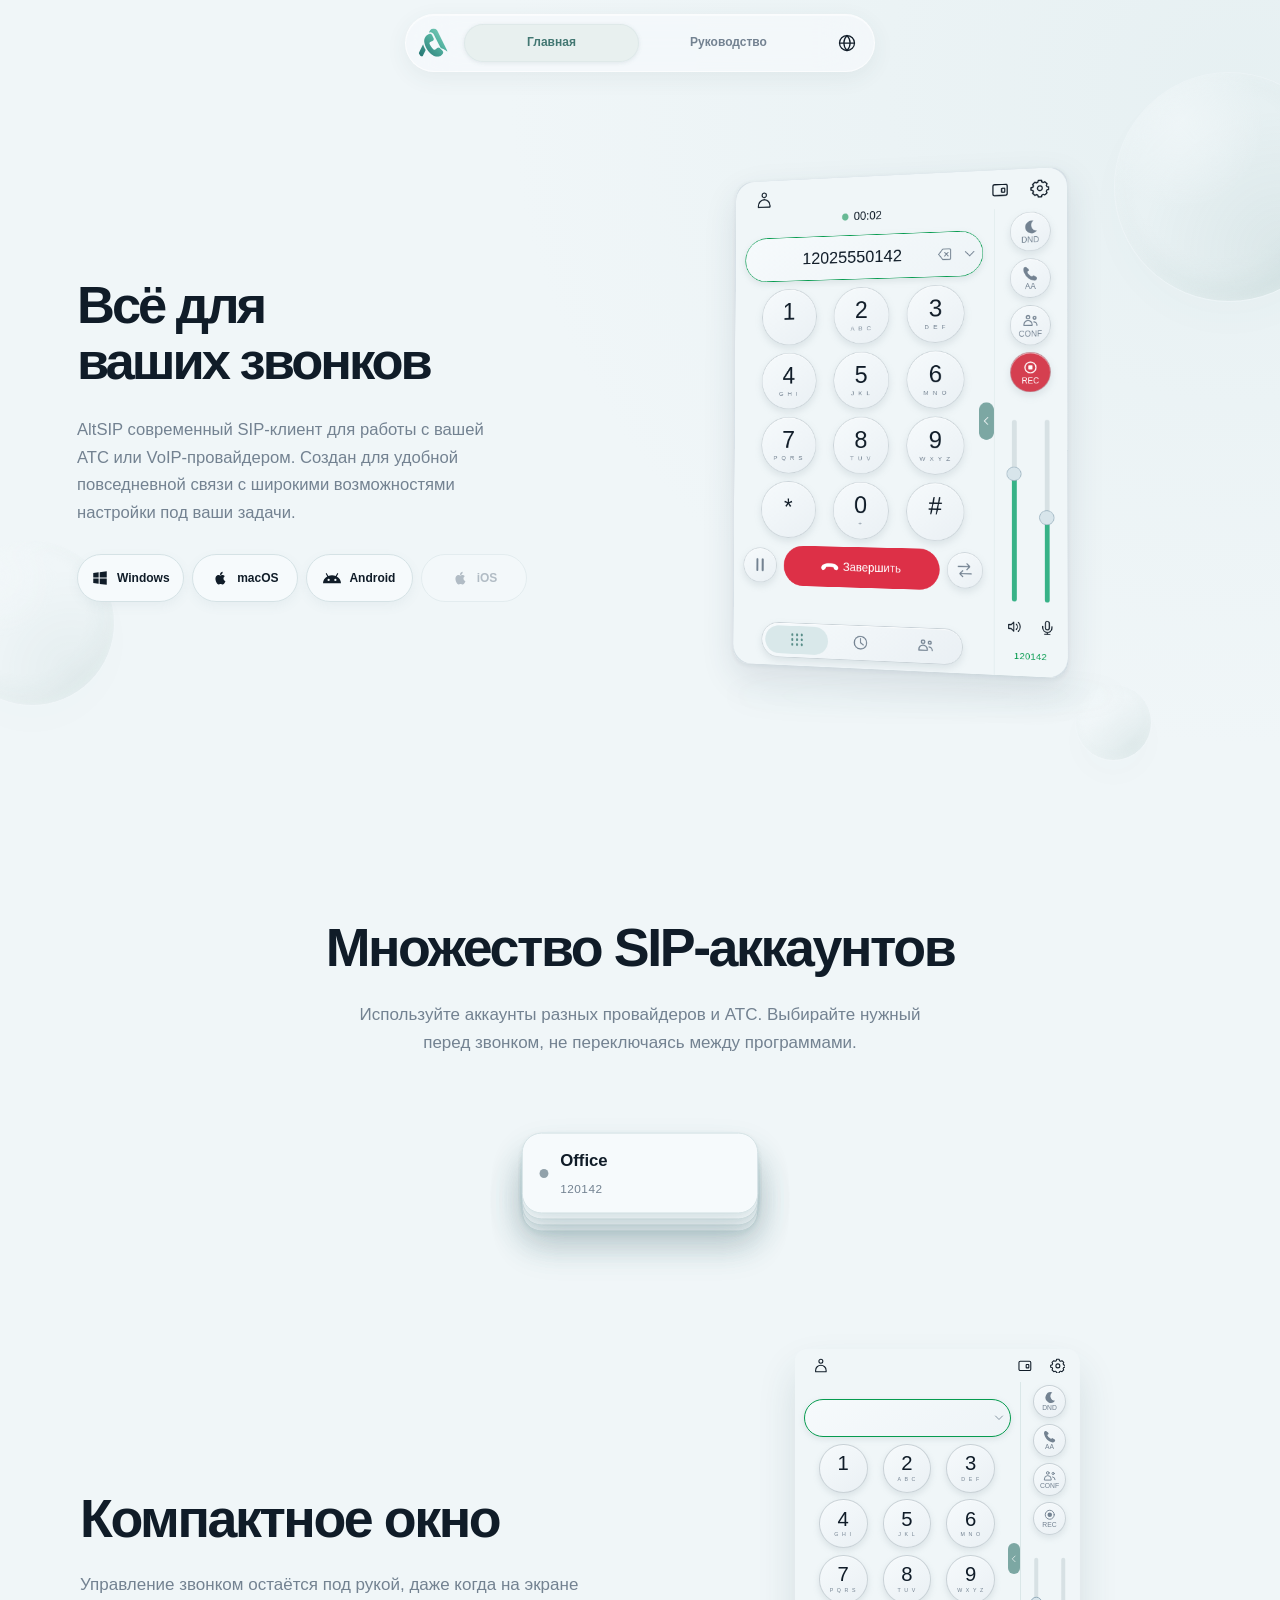
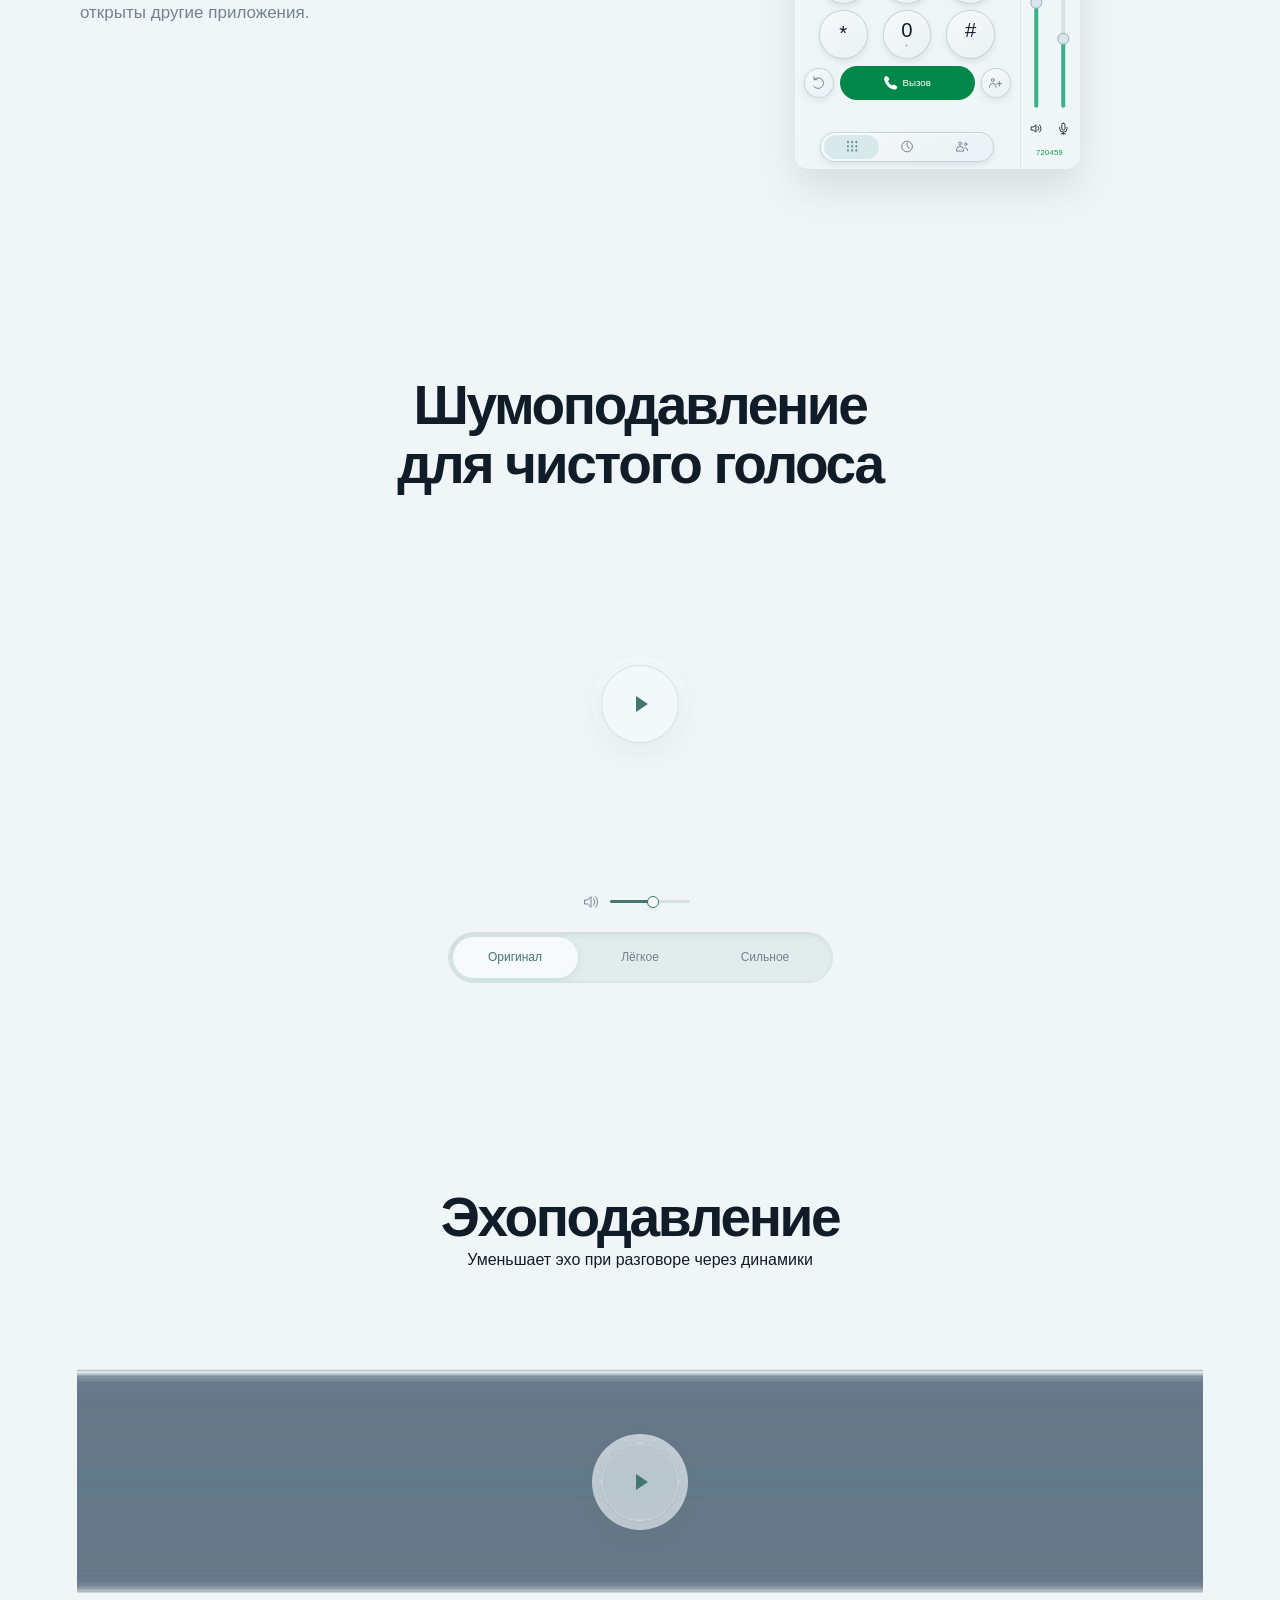
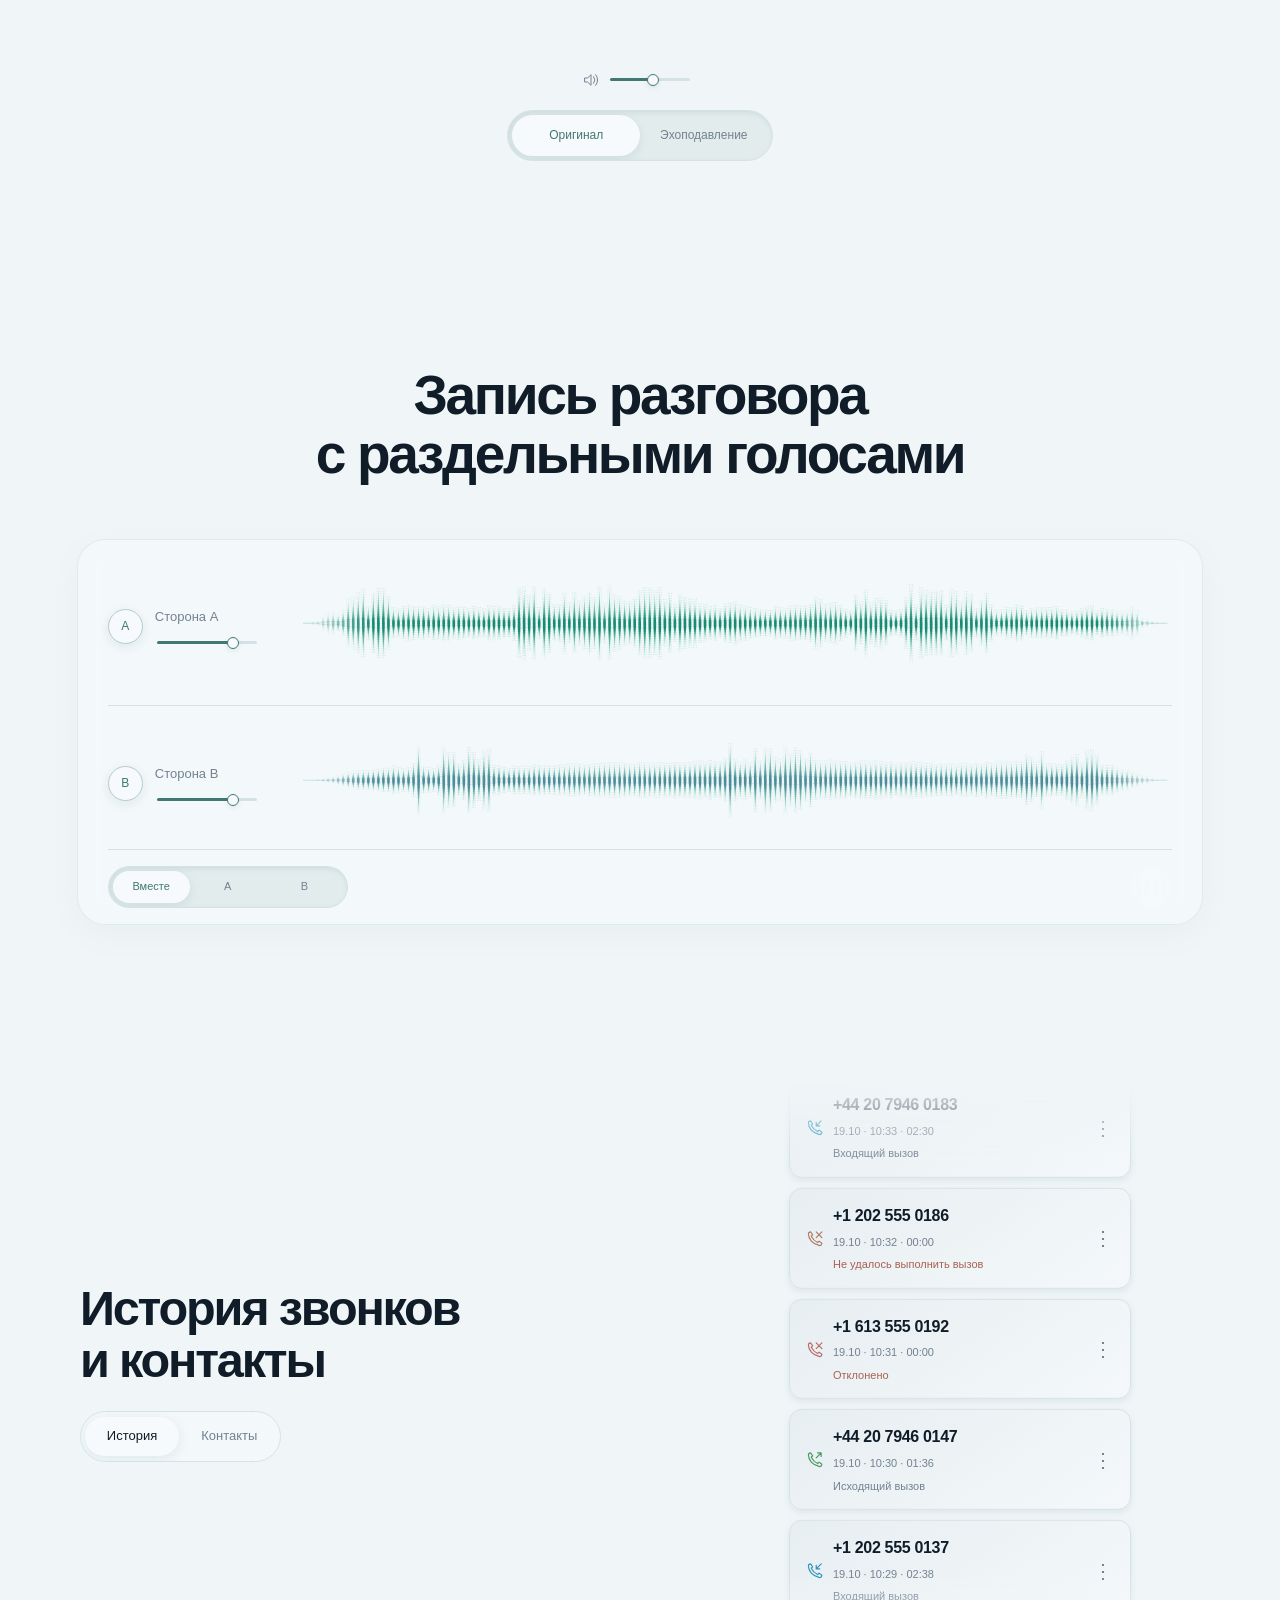
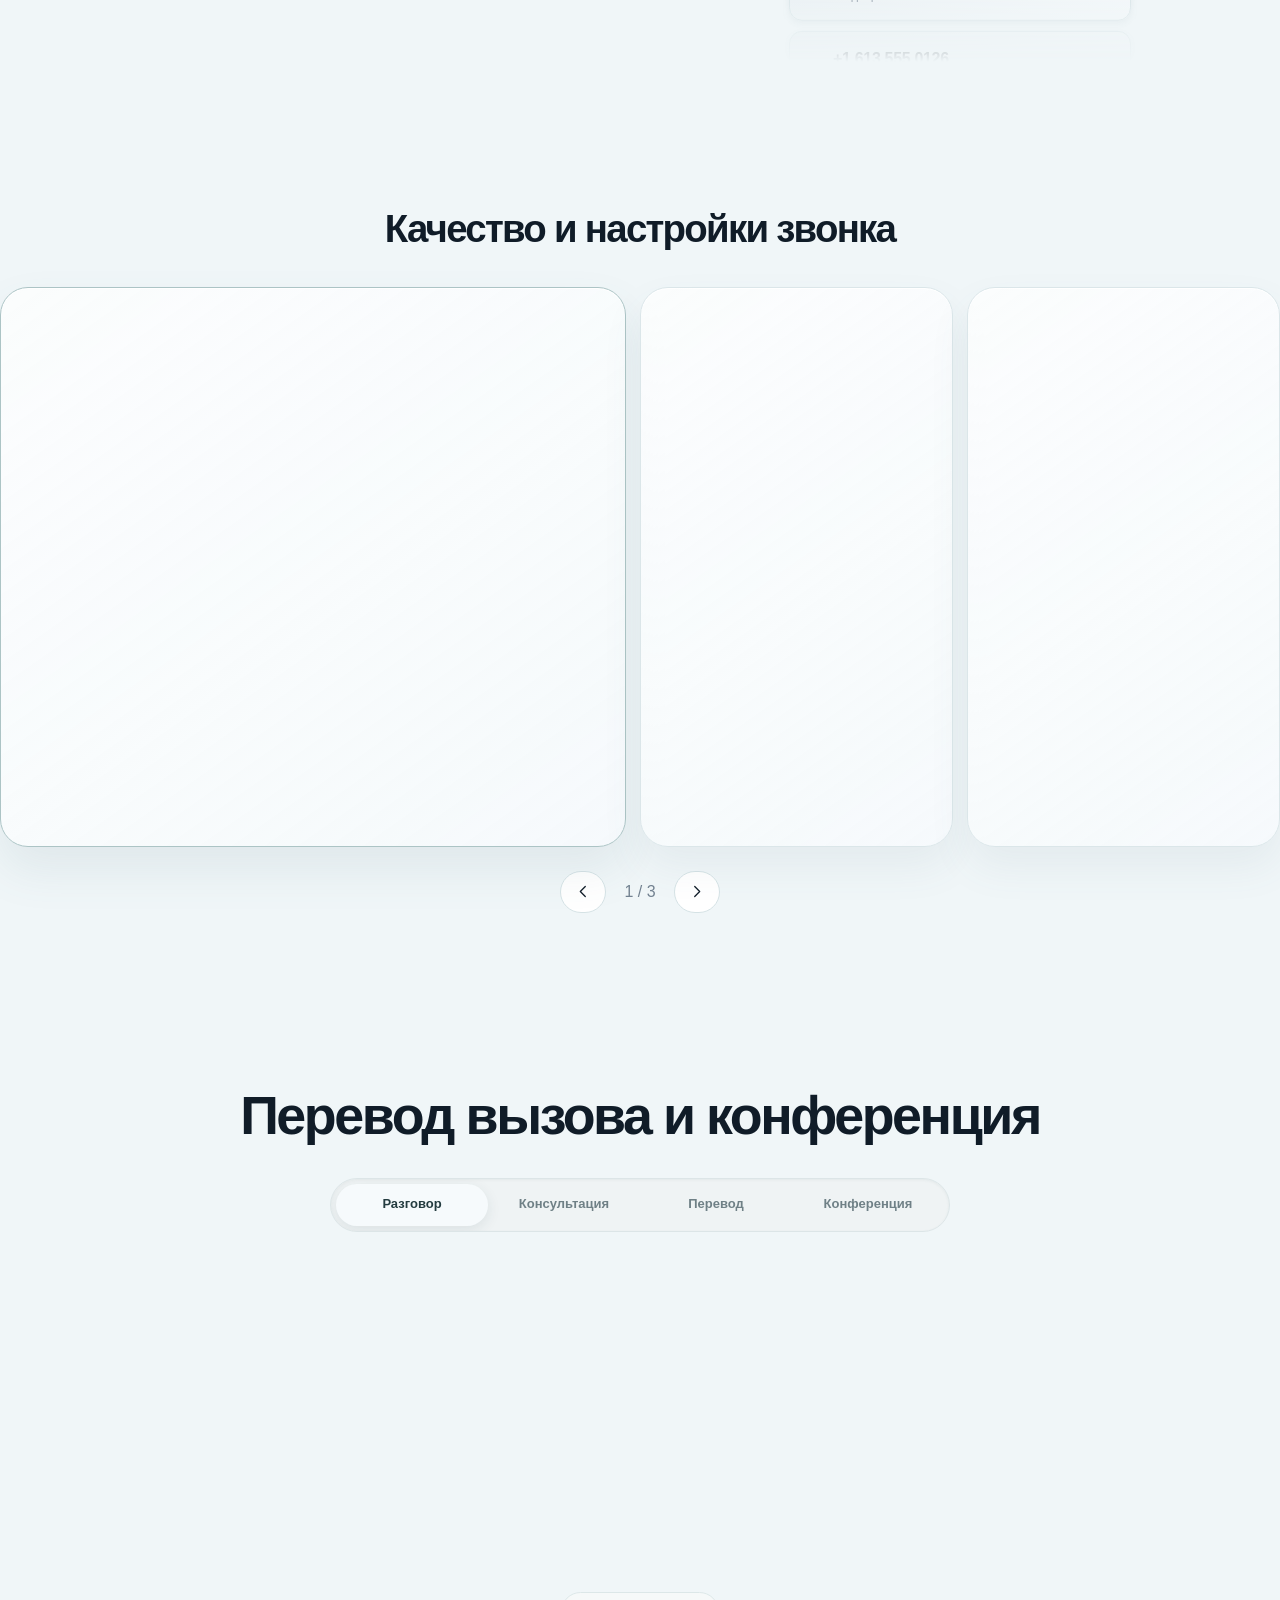
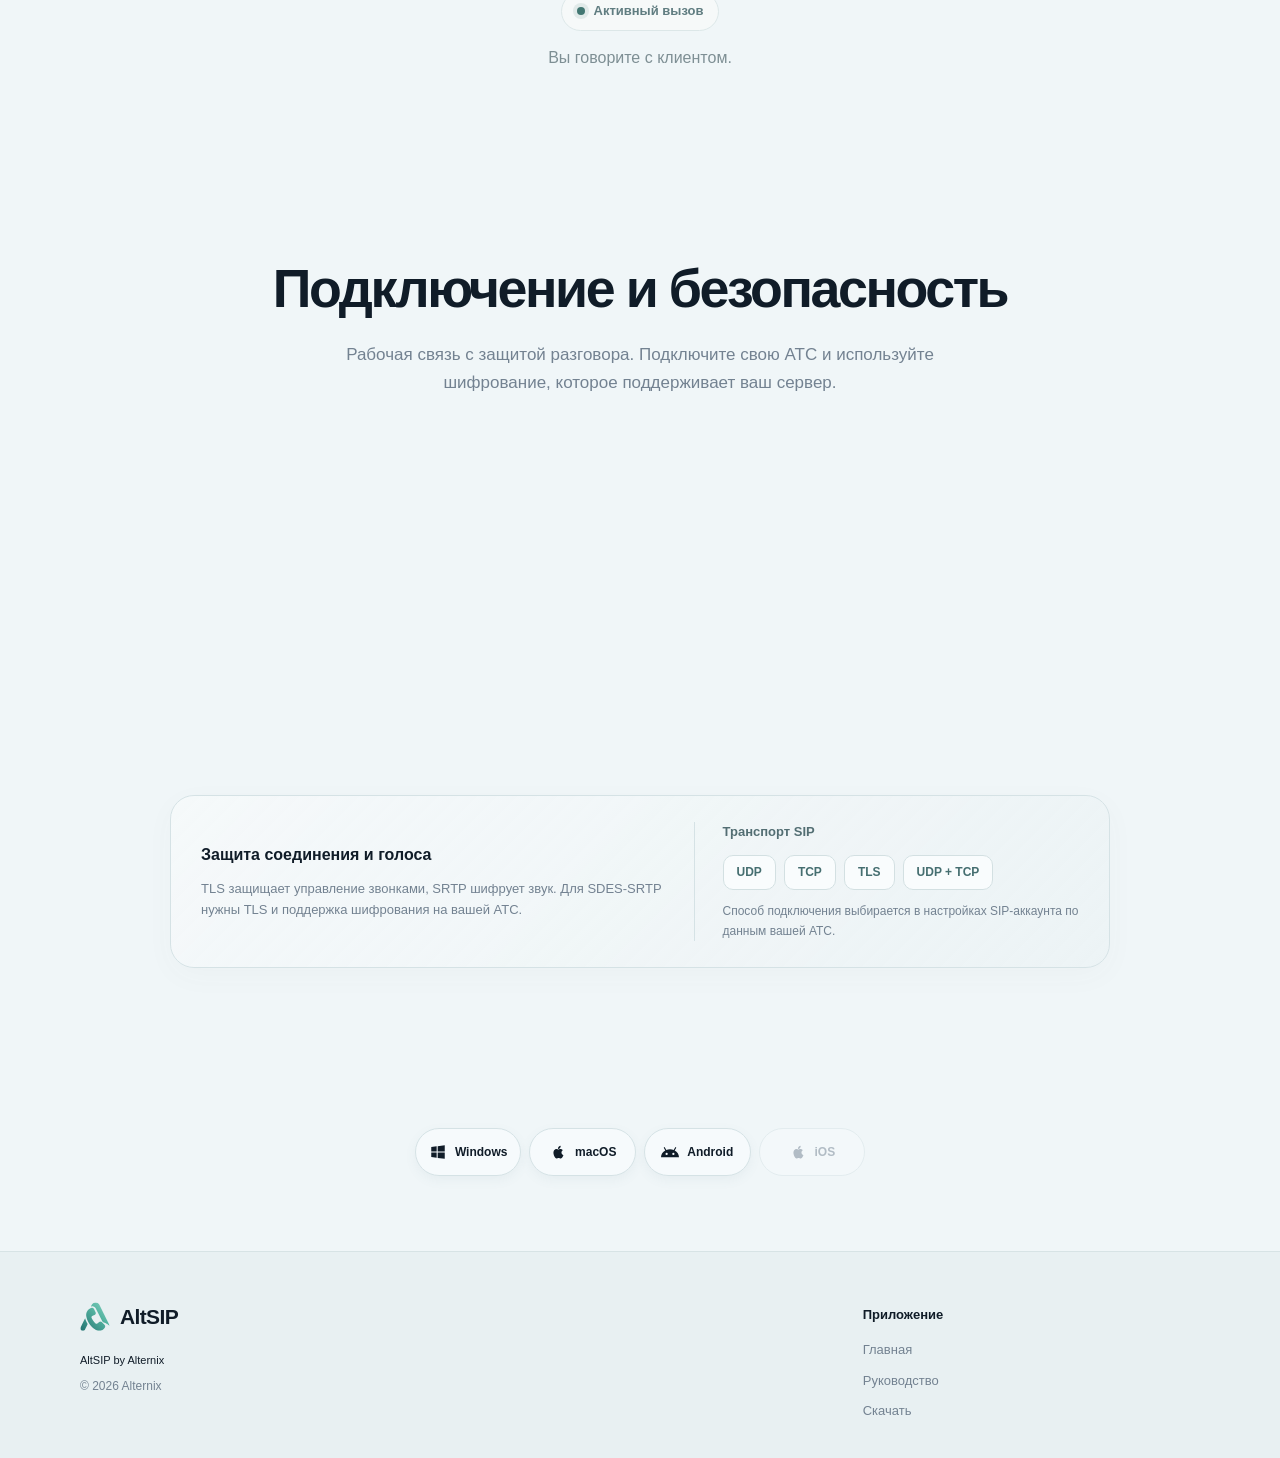
==== commit 00e33ea1: "Correct first-paint compositing, call transitions, localization and sticky guide" ====
--- a/index.html
+++ b/index.html
@@ -1,5 +1,5 @@
 <!doctype html>
-<html lang="ru"><head><meta charset="utf-8"><meta name="viewport" content="width=device-width,initial-scale=1"><title>AltSIP | SIP-клиент для вашей телефонии</title><meta name="description" content="Софтфон для звонков через вашего SIP-провайдера или рабочую телефонию."><meta property="og:title" content="AltSIP | SIP-клиент для вашей телефонии"><meta property="og:description" content="Софтфон для звонков через вашего SIP-провайдера или рабочую телефонию."><meta name="robots" content="noindex,nofollow"><meta name="altsip-audio-revision" content="d81316233556"><meta name="theme-color" content="#eff5f6"><link rel="icon" href="assets/icon.png"><link rel="stylesheet" href="style.css?v=c6824254d80a"><link rel="stylesheet" href="demo-app.css?v=bbc81c5cb0a2"><link rel="stylesheet" href="guide.css?v=f583e7405fe6"><link rel="stylesheet" href="presentation.css?v=deb7fc3d13be"><link rel="stylesheet" href="home.css?v=54b824f01042"><link rel="stylesheet" href="product-details.css?v=3f4df3fd445c"><link rel="stylesheet" href="connection-scenes.css?v=22c87a8289f9"><link rel="stylesheet" href="hero-motion.css?v=235226901e09"><script defer src="locales.js?v=30ba3d469219"></script><script defer src="releases.js?v=2664d048875a"></script><script defer src="owner-waveforms.js?v=f6e4b6ddcce7"></script><script defer src="audio-engine.js?v=7d99609cf5ab"></script><script defer src="wave-renderer.js?v=c137aee2f641"></script><script defer src="demo-locales.js?v=579aa97b2d1c"></script><script defer src="demo-fixtures.js?v=5a1b3ef2c4a5"></script><script defer src="demo-app.js?v=a29e6a97faee"></script><script defer src="demo-tour.js?v=95c1055c209d"></script><script defer src="guide-current.js?v=d35886d37e3a"></script><script defer src="guide.js?v=e27c6da6c865"></script><script defer src="feature-gallery.js?v=62c296951aaf"></script><script defer src="product-details.js?v=979802021ca1"></script><script defer src="connection-scenes.js?v=bbd32a1fe346"></script><script defer src="home-content.js?v=c1211818371b"></script><script defer src="atmosphere.js?v=7ba077ddc36a"></script><script defer src="app.js?v=28e73225addd"></script><script src="site-routes.js?v=2fbef1f44652"></script></head>
+<html lang="ru"><head><meta charset="utf-8"><meta name="viewport" content="width=device-width,initial-scale=1"><title>AltSIP | SIP-клиент для вашей телефонии</title><meta name="description" content="Софтфон для звонков через вашего SIP-провайдера или рабочую телефонию."><meta property="og:title" content="AltSIP | SIP-клиент для вашей телефонии"><meta property="og:description" content="Софтфон для звонков через вашего SIP-провайдера или рабочую телефонию."><meta name="robots" content="noindex,nofollow"><meta name="altsip-audio-revision" content="d81316233556"><meta name="theme-color" content="#eff5f6"><link rel="icon" href="assets/icon.png"><link rel="stylesheet" href="style.css?v=14defea4f8b7"><link rel="stylesheet" href="demo-app.css?v=bbc81c5cb0a2"><link rel="stylesheet" href="guide.css?v=6ea90fb91ce3"><link rel="stylesheet" href="presentation.css?v=deb7fc3d13be"><link rel="stylesheet" href="home.css?v=cea77ebc2eaf"><link rel="stylesheet" href="product-details.css?v=e5f3601f4b69"><link rel="stylesheet" href="connection-scenes.css?v=22c87a8289f9"><link rel="stylesheet" href="hero-motion.css?v=38f2ab4b9ba9"><script defer src="locales.js?v=30ba3d469219"></script><script defer src="releases.js?v=2664d048875a"></script><script defer src="owner-waveforms.js?v=f6e4b6ddcce7"></script><script defer src="audio-engine.js?v=7d99609cf5ab"></script><script defer src="wave-renderer.js?v=c137aee2f641"></script><script defer src="demo-locales.js?v=579aa97b2d1c"></script><script defer src="demo-fixtures.js?v=5a1b3ef2c4a5"></script><script defer src="demo-app.js?v=a29e6a97faee"></script><script defer src="demo-tour.js?v=c483cf385665"></script><script defer src="guide-current.js?v=d35886d37e3a"></script><script defer src="guide.js?v=b5bce21ca9b7"></script><script defer src="feature-gallery.js?v=d8f97958c95c"></script><script defer src="product-details.js?v=979802021ca1"></script><script defer src="connection-scenes.js?v=bbd32a1fe346"></script><script defer src="home-content.js?v=61df67a0d2cf"></script><script defer src="atmosphere.js?v=7ba077ddc36a"></script><script defer src="app.js?v=0ddb26c8a329"></script><script src="site-routes.js?v=2fbef1f44652"></script></head>
 <body id="top"><svg class="svg-defs" aria-hidden="true"><defs><symbol id="i-server" viewBox="0 0 24 24"><rect x="3" y="3" width="18" height="7" rx="2"/><rect x="3" y="14" width="18" height="7" rx="2"/><path d="M7 6.5h.1M7 17.5h.1M11 6.5h6M11 17.5h6"/></symbol>
 <symbol id="i-arrow" viewBox="0 0 24 24"><path d="M4 12h16m-6-6 6 6-6 6"/></symbol><symbol id="i-down" viewBox="0 0 24 24"><path d="M12 3v18m-6-6 6 6 6-6"/></symbol>
 <symbol id="i-play" viewBox="0 0 24 24"><path d="m7 4 12 8-12 8Z"/></symbol><symbol id="i-pause" viewBox="0 0 24 24"><path d="M8 5v14M16 5v14"/></symbol><symbol id="i-volume" viewBox="0 0 24 24"><path d="M3 9h4l5-5v16l-5-5H3Zm13-2a8 8 0 0 1 0 10m3-13a12 12 0 0 1 0 16"/></symbol>
@@ -7,7 +7,7 @@
 <symbol id="i-fan" viewBox="0 0 24 24"><circle cx="12" cy="12" r="2"/><path d="M12 10C5 1 19 0 16 7l-3 3m1 2c11-2 5 11 1 6l-3-4m-2-1c-4 11-12-1-5-2l5 1"/></symbol><symbol id="i-keyboard" viewBox="0 0 24 24"><rect x="2" y="5" width="20" height="14" rx="3"/><path d="M6 9h.1M10 9h.1M14 9h.1M18 9h.1M6 12h.1M10 12h.1M14 12h.1M18 12h.1M7 16h10"/></symbol>
 <symbol id="i-person" viewBox="0 0 24 24"><circle cx="12" cy="7" r="3.5"/><path d="M4 21v-3a8 8 0 0 1 16 0v3"/></symbol><symbol id="i-plus" viewBox="0 0 24 24"><path d="M12 4v16M4 12h16"/></symbol><symbol id="i-reset" viewBox="0 0 24 24"><path d="M4 10a8 8 0 1 1 0 5M4 4v6h6"/></symbol><symbol id="i-check" viewBox="0 0 24 24"><path d="m5 12 4 4L20 5"/></symbol>
 <symbol id="i-windows" viewBox="0 0 24 24"><path d="M3 5.4 10.2 4.4v7H3Zm8.6-1.2L21 3v8.4h-9.4ZM3 12.8h7.2v7L3 18.8Zm8.6 0H21v8.3l-9.4-1.2Z"/></symbol><symbol id="i-apple" viewBox="0 0 24 24"><path d="M16.6 12.7c0-2 1.6-3 1.7-3.1-.9-1.4-2.4-1.6-2.9-1.6-1.2-.1-2.3.7-2.9.7-.6 0-1.5-.7-2.5-.7-1.4 0-2.7.9-3.4 2.1-1.5 2.6-.4 6.5 1 8.5.7 1 1.4 2 2.5 2 1-.1 1.4-.7 2.7-.7s1.7.7 2.8.6c1.2 0 1.8-1 2.5-2 .8-1.1 1.1-2.2 1.1-2.3-.1 0-2.6-1-2.6-3.5ZM14.7 6.6c.6-.8 1-1.8.9-2.9-.9.1-2 .6-2.7 1.4-.6.7-1.1 1.8-1 2.8 1 .1 2.1-.5 2.8-1.3Z"/></symbol>
-</defs><symbol id="i-android" viewBox="0 0 24 24"><g transform="translate(3 3) scale(1.125)"><path d="m10.213 1.471.691-1.26q.069-.124-.048-.192-.128-.057-.195.058l-.7 1.27A4.8 4.8 0 0 0 8.005.941q-1.032 0-1.956.404l-.7-1.27Q5.281-.037 5.154.02q-.117.069-.049.193l.691 1.259a4.25 4.25 0 0 0-1.673 1.476A3.7 3.7 0 0 0 3.5 5.02h9q0-1.125-.623-2.072a4.27 4.27 0 0 0-1.664-1.476ZM6.22 3.303a.37.37 0 0 1-.267.11.35.35 0 0 1-.263-.11.37.37 0 0 1-.107-.264.37.37 0 0 1 .107-.265.35.35 0 0 1 .263-.11q.155 0 .267.11a.36.36 0 0 1 .112.265.36.36 0 0 1-.112.264m4.101 0a.35.35 0 0 1-.262.11.37.37 0 0 1-.268-.11.36.36 0 0 1-.112-.264q0-.154.112-.265a.37.37 0 0 1 .268-.11q.155 0 .262.11a.37.37 0 0 1 .107.265q0 .153-.107.264M3.5 11.77q0 .441.311.75.311.306.76.307h.758l.01 2.182q0 .414.292.703a.96.96 0 0 0 .7.288.97.97 0 0 0 .71-.288.95.95 0 0 0 .292-.703v-2.182h1.343v2.182q0 .414.292.703a.97.97 0 0 0 .71.288.97.97 0 0 0 .71-.288.95.95 0 0 0 .292-.703v-2.182h.76q.436 0 .749-.308.31-.307.311-.75V5.365h-9zm10.495-6.587a.98.98 0 0 0-.702.278.9.9 0 0 0-.293.685v4.063q0 .406.293.69a.97.97 0 0 0 .702.284q.42 0 .712-.284a.92.92 0 0 0 .293-.69V6.146a.9.9 0 0 0-.293-.685 1 1 0 0 0-.712-.278m-12.702.283a1 1 0 0 1 .712-.283q.41 0 .702.283a.9.9 0 0 1 .293.68v4.063a.93.93 0 0 1-.288.69.97.97 0 0 1-.707.284 1 1 0 0 1-.712-.284.92.92 0 0 1-.293-.69V6.146q0-.396.293-.68"/></g></symbol><symbol id="i-expand" viewBox="0 0 24 24"><path d="M4 9V4h5m6 0h5v5M4 15v5h5m6 0h5v-5"/></symbol><symbol id="i-copy" viewBox="0 0 24 24"><rect x="8" y="8" width="12" height="13" rx="2"/><path d="M16 8V5a2 2 0 0 0-2-2H5a2 2 0 0 0-2 2v9a2 2 0 0 0 2 2h3"/></symbol><symbol id="i-shield" viewBox="0 0 24 24"><path d="m12 3 8 3v6c0 5-8 9-8 9s-8-4-8-9V6Z"/><path d="m8 12 3 3 5-6"/></symbol></svg><a class="skip" href="#main"><span data-copy="skip">К содержимому</span></a>
+</defs><symbol id="i-android" viewBox="0 0 24 24"><g transform="translate(0 1) scale(1.5)"><path d="M2.76 3.061a.5.5 0 0 1 .679.2l1.283 2.352A8.9 8.9 0 0 1 8 5a8.9 8.9 0 0 1 3.278.613l1.283-2.352a.5.5 0 1 1 .878.478l-1.252 2.295C14.475 7.266 16 9.477 16 12H0c0-2.523 1.525-4.734 3.813-5.966L2.56 3.74a.5.5 0 0 1 .2-.678ZM5 10a1 1 0 1 0 0-2 1 1 0 0 0 0 2m6 0a1 1 0 1 0 0-2 1 1 0 0 0 0 2"/></g></symbol><symbol id="i-expand" viewBox="0 0 24 24"><path d="M4 9V4h5m6 0h5v5M4 15v5h5m6 0h5v-5"/></symbol><symbol id="i-copy" viewBox="0 0 24 24"><rect x="8" y="8" width="12" height="13" rx="2"/><path d="M16 8V5a2 2 0 0 0-2-2H5a2 2 0 0 0-2 2v9a2 2 0 0 0 2 2h3"/></symbol><symbol id="i-shield" viewBox="0 0 24 24"><path d="m12 3 8 3v6c0 5-8 9-8 9s-8-4-8-9V6Z"/><path d="m8 12 3 3 5-6"/></symbol></svg><a class="skip" href="#main"><span data-copy="skip">К содержимому</span></a>
 
 <div class="site-atmosphere" aria-hidden="true"><i class="glass-sphere"></i><i class="glass-sphere"></i><i class="glass-sphere"></i></div><header class="header"><a class="brand" href="#top" aria-label="AltSIP"><img src="assets/mark.svg" width="34" height="34" alt=""></a><nav class="page-tabs" role="tablist" data-label="navigation" aria-label="Разделы сайта"><i></i><button type="button" id="tab-home" role="tab" aria-selected="true" aria-controls="home-view" data-page="home"><span data-copy="navHome">Главная</span></button><button type="button" id="tab-guide" role="tab" aria-selected="false" tabindex="-1" aria-controls="guide-view" data-page="guide"><span data-copy="navGuide">Руководство</span></button></nav><div class="language-menu"><button type="button" id="language-trigger" aria-expanded="false" data-label="language" aria-label="Язык"><span id="language-current" class="visually-hidden">Русский</span><svg aria-hidden="true" viewBox="0 0 24 24"><circle cx="12" cy="12" r="9"/><path d="M3 12h18M12 3c5 5 5 13 0 18M12 3c-5 5-5 13 0 18"/></svg></button><div class="language-options" hidden role="group" data-label="language" aria-label="Язык"><button type="button" data-language="de" lang="de" aria-pressed="false">Deutsch</button><button type="button" data-language="en" lang="en" aria-pressed="false">English</button><button type="button" data-language="es" lang="es" aria-pressed="false">Español</button><button type="button" data-language="fr" lang="fr" aria-pressed="false">Français</button><button type="button" data-language="it" lang="it" aria-pressed="false">Italiano</button><button type="button" data-language="pl" lang="pl" aria-pressed="false">Polski</button><button type="button" data-language="pt" lang="pt" aria-pressed="false">Português</button><button type="button" data-language="ru" lang="ru" aria-pressed="true">Русский</button><button type="button" data-language="uk" lang="uk" aria-pressed="false">Українська</button></div></div></header>
 <main id="main"><div id="home-view" class="page-view" role="tabpanel" aria-labelledby="tab-home">
--- a/style.css
+++ b/style.css
@@ -194,3 +194,5 @@
 
 /* Platform marks share one optical box and a filled silhouette. */
 .download-button svg{flex:none;fill:currentColor;stroke:none}
+
+html.language-layout,html.language-layout *{overflow-anchor:none!important}
--- a/guide.css
+++ b/guide.css
@@ -60,7 +60,7 @@
 .ag-link-address span{font-size:14px;background:none;box-shadow:none;padding:2px 0;min-height:27px}
 .ag-link-actions{display:flex;gap:8px;margin-top:14px}.ag-link-actions span,.ag-link-actions strong{display:grid;place-items:center;flex:1;min-height:36px;border-radius:10px;font-size:12px;font-weight:600;background:#eaf0f4}.ag-link-actions strong{background:#427772;color:#fff}
 .ag-link-guide-mode .ag-link-guide-mock .ag-control-highlight{border-radius:10px}
-.ag-preview:has(.sd-guide-advanced-only){position:relative;top:auto}
+@media(min-width:1101px){.ag-preview:has(.sd-guide-advanced-only) .ag-stage{overflow-x:hidden;overflow-y:auto;scrollbar-width:thin;scrollbar-color:#b6cacc transparent;overscroll-behavior:contain}}
 /* Only the guide prints the controls directly on the page. The shared demo stays intact elsewhere. */
 .ag-demo-slot.sip-demo,.ag-demo-slot.sip-demo .sd-window{background:transparent;box-shadow:none;border:0;border-radius:0;clip-path:none;transition:none!important}
 .ag-demo-slot.sip-demo .sd-topbar,.ag-demo-slot.sip-demo .sd-pane-title,.ag-demo-slot.sip-demo .sd-pane-close,.ag-demo-slot.sip-demo .sd-drawer-head button,.ag-demo-slot.sip-demo .sd-account-dim{display:none!important}
--- a/home.css
+++ b/home.css
@@ -382,3 +382,12 @@
 
 .hp-list-scene{height:580px;content-visibility:visible}
 .hp-list-detail dl{gap:4px}
+
+/* Keep the resting face on the layout plane; depth is only needed during a turn. */
+.hp-compact-turn:not(.is-turning) .hp-native-frame{transform:none;backface-visibility:visible}
+.hp-compact-turn:not(.is-turning) .hp-compact-back,.hp-compact-turn:not(.is-turning) .hp-compact-depth{visibility:hidden}
+.hp-compact-turn:not(.is-turning){transform-style:flat}
+
+.hp-compact-position{transform:none;transition:width 1.08s cubic-bezier(.42,0,.58,1),height 1.08s cubic-bezier(.42,0,.58,1),left 1.08s cubic-bezier(.42,0,.58,1),top 1.08s cubic-bezier(.42,0,.58,1)}
+.hp-compact-stage:not(:has(.is-turning)){perspective:none}
+.hp-compact-position:not(:has(.is-turning)){transform-style:flat}
--- a/product-details.css
+++ b/product-details.css
@@ -155,7 +155,7 @@
 .fg-dot::after{content:attr(data-hint);position:absolute;z-index:4;left:15px;top:-17px;min-width:65px;max-width:120px;padding:5px 8px;border-radius:7px;background:#293840;color:white;font-size:10px;white-space:nowrap;box-shadow:0 5px 11px #2438422e;opacity:0;pointer-events:none}.fg-dot:hover::after,.fg-dot:focus-visible::after,.fg-presence[data-stage="1"] .fg-contact:first-child .fg-dot::after,.fg-presence[data-stage="4"] .fg-contact:nth-child(2) .fg-dot::after,.fg-presence[data-stage="6"] .fg-contact:nth-child(3) .fg-dot::after,.fg-presence[data-stage="7"] .fg-contact:nth-child(3) .fg-dot::after{opacity:1}
 .fg-more{width:28px;flex:none;color:#718890;text-align:center;font-size:19px;line-height:1}.fg-pickup-button{width:31px;height:31px;display:grid;place-items:center;border:1px solid #91c7ad;border-radius:50%;background:#e3f2eb;color:#0c8259;flex:none;transition:transform .3s,background .3s}
 .fg-browser{top:8px;height:128px;border:1px solid #d7e2e5;border-radius:15px;background:#fafcfc;box-shadow:0 8px 18px #46606d25;overflow:hidden}.fg-browser-bar{height:28px;display:flex;align-items:center;gap:4px;padding:0 10px;background:#e8f0f2;border-bottom:1px solid #d7e2e5}.fg-browser-bar i{width:6px;height:6px;border-radius:50%;background:#a9bfc4}.fg-browser-bar i:first-child{background:#7aafa0}.fg-browser-bar span{margin-left:8px;color:#667b84;font-size:10px}.fg-browser-body{display:grid;gap:5px;padding:8px 14px}.fg-browser-body strong{font-size:12px}.fg-browser-link{color:#226c92;font-size:11px;text-decoration:underline}.fg-browser-call{justify-self:start;min-height:31px;display:flex;align-items:center;gap:6px;padding:4px 12px;border-radius:16px;background:#078b58;color:white;font-size:11px;font-weight:650;box-shadow:0 3px 7px #087b4d35;transition:transform .25s,background .25s}.fg-browser-call svg{width:13px;height:13px}
-.fg-link-dial{top:164px}.fg-link .fg-place{top:224px;height:36px}.fg-flying{position:absolute;z-index:3;left:20px;top:68px;color:#1d6b8d;font-size:13px;font-variant-numeric:tabular-nums;white-space:nowrap;opacity:0;pointer-events:none}
+.fg-link-dial{top:164px}.fg-link .fg-place{top:224px;height:43px}.fg-flying{position:absolute;z-index:3;left:20px;top:68px;color:#1d6b8d;font-size:13px;font-variant-numeric:tabular-nums;white-space:nowrap;opacity:0;pointer-events:none}
 .fg-link[data-stage="1"] .fg-browser-call{transform:scale(.94);background:#badfcf}.fg-link[data-stage="2"] .fg-flying{opacity:1;animation:fg-number-flight 1s cubic-bezier(.24,.82,.3,1) both}.fg-link[data-stage="3"] .fg-link-dial,.fg-link[data-stage="4"] .fg-link-dial{filter:drop-shadow(0 0 4px #42b77e66)}
 @keyframes fg-number-flight{from{transform:translate(0,0) scale(1);opacity:1}to{transform:translate(16px,120px) scale(1.14);opacity:0}}
 .fg-link[data-stage="5"] .fg-browser,.fg-link[data-stage="6"] .fg-browser,.fg-link[data-stage="7"] .fg-browser,.fg-link[data-stage="5"] .fg-link-dial,.fg-link[data-stage="6"] .fg-link-dial,.fg-link[data-stage="7"] .fg-link-dial,.fg-link[data-stage="5"] .fg-place,.fg-link[data-stage="6"] .fg-place,.fg-link[data-stage="7"] .fg-place{opacity:0}.fg-link[data-stage="5"] .fg-active,.fg-link[data-stage="6"] .fg-active,.fg-link[data-stage="7"] .fg-active{opacity:1}
@@ -271,9 +271,9 @@
 .fg-forward[data-phase=forwarding] .fg-count{opacity:0}
 .fg-forward[data-phase=forwarding] .fg-first{opacity:0;transform:translate(-50%,-12px)}
 .fg-forward .fg-incoming{transition:opacity .65s ease,transform .65s cubic-bezier(.4,0,.2,1)}
-.fg-forward .fg-active .fg-clock,.fg-hotkey .fg-active .fg-clock{top:29px}
-.fg-forward .fg-active .fg-dial,.fg-hotkey .fg-active .fg-dial{top:54px}
-.fg-forward .fg-active .fg-end,.fg-hotkey .fg-active .fg-end{top:120px}
+.fg-forward .fg-active .fg-clock,.fg-hotkey .fg-active .fg-clock{top:99px}
+.fg-forward .fg-active .fg-dial,.fg-hotkey .fg-active .fg-dial{top:124px}
+.fg-forward .fg-active .fg-end,.fg-hotkey .fg-active .fg-end{top:190px}
 .fg-forward .fg-active,.fg-hotkey .fg-active{transition:opacity .55s ease}
 @media(prefers-reduced-motion:reduce){.fg-cursor,.fg-scene *,.fg-scene *::after{animation:none!important;transition:none!important}.fg-forward:is([data-phase=expired],[data-phase=forwarding]) .fg-count::after{transform:translateY(-50%)}}
 
@@ -283,3 +283,19 @@
 .fg-presence .fg-dot::after{transition:opacity .18s ease;transition-delay:0s}
 .fg-presence[data-phase=hover-one] .fg-contact:first-child .fg-dot::after,.fg-presence[data-phase=hover-two] .fg-contact:nth-child(2) .fg-dot::after,.fg-presence[data-phase=hover-three] .fg-contact:nth-child(3) .fg-dot::after{transition-delay:.65s}
 @media(prefers-reduced-motion:reduce){.fg-presence .fg-dot::after{transition:none!important}}
+
+/* Shared call baseline: muting a collapsed scene never moves its controls. */
+.pd-card:has(.fg-scene) .pd-card-content{transform:none}
+.pd-card:has(.fg-scene) .pd-card-art{transform:none;filter:none}
+.fg-forward .fg-incoming,.fg-hotkey .fg-incoming{top:100px}
+.fg-forward .fg-count{top:65px}
+.fg-hotkey .fg-key{top:254px}
+/* Retire the incoming layer before revealing the conversation, also at reset. */
+.fg-scene:not(.fg-link) .fg-active{transition:opacity .2s ease;transition-delay:0s}
+.fg-scene:not(.fg-link)[data-call=true] .fg-active{transition-delay:.2s}
+.fg-scene[data-call=true] .fg-incoming,.fg-scene[data-call=true] .fg-contacts,.fg-scene[data-call=true] .fg-idle,.fg-scene[data-call=true] .fg-key{transition:opacity .18s ease;transition-delay:0s}
+.fg-scene[data-phase=reset] .fg-idle,.fg-hotkey[data-phase=reset] .fg-incoming,.fg-pickup[data-phase=reset] .fg-contacts,.fg-forward[data-phase=reset] .fg-first{transition:opacity .25s ease .2s,transform .25s ease .2s}
+
+.fg-scene{height:300px}
+
+@media(max-width:900px){.pd-card:has(.fg-scene):not([data-open=true]){height:430px}}
--- a/hero-motion.css
+++ b/hero-motion.css
@@ -6,7 +6,7 @@
 #demo-stage{container-type:inline-size}
 /* Reveal the complete code-rendered device only after its first layout. */
 #demo-stage .demo-front{background:transparent}
-#demo-stage .demo-position{visibility:hidden;opacity:0;transition:opacity .24s ease}
+#demo-stage .demo-position{visibility:hidden;opacity:1;transition:none}
 .hero-ready #demo-stage .demo-position{visibility:visible;opacity:1}
 #demo-stage .demo-position{
  --demo-shell-width:923.4px;--demo-shell-height:756px;--demo-width:513px;--demo-height:756px;
@@ -22,7 +22,7 @@
  height:var(--demo-shell-height,756px);
  transform:translate3d(var(--pane-shift,0px),var(--device-rise,0px),0) scale(calc(var(--demo-scale,1)*var(--device-shrink,1)));
  transform-origin:top left;
- transition:opacity .24s ease;
+ transition:none;
  overflow-anchor:none;
 }
 .demo-stage .demo-angle{
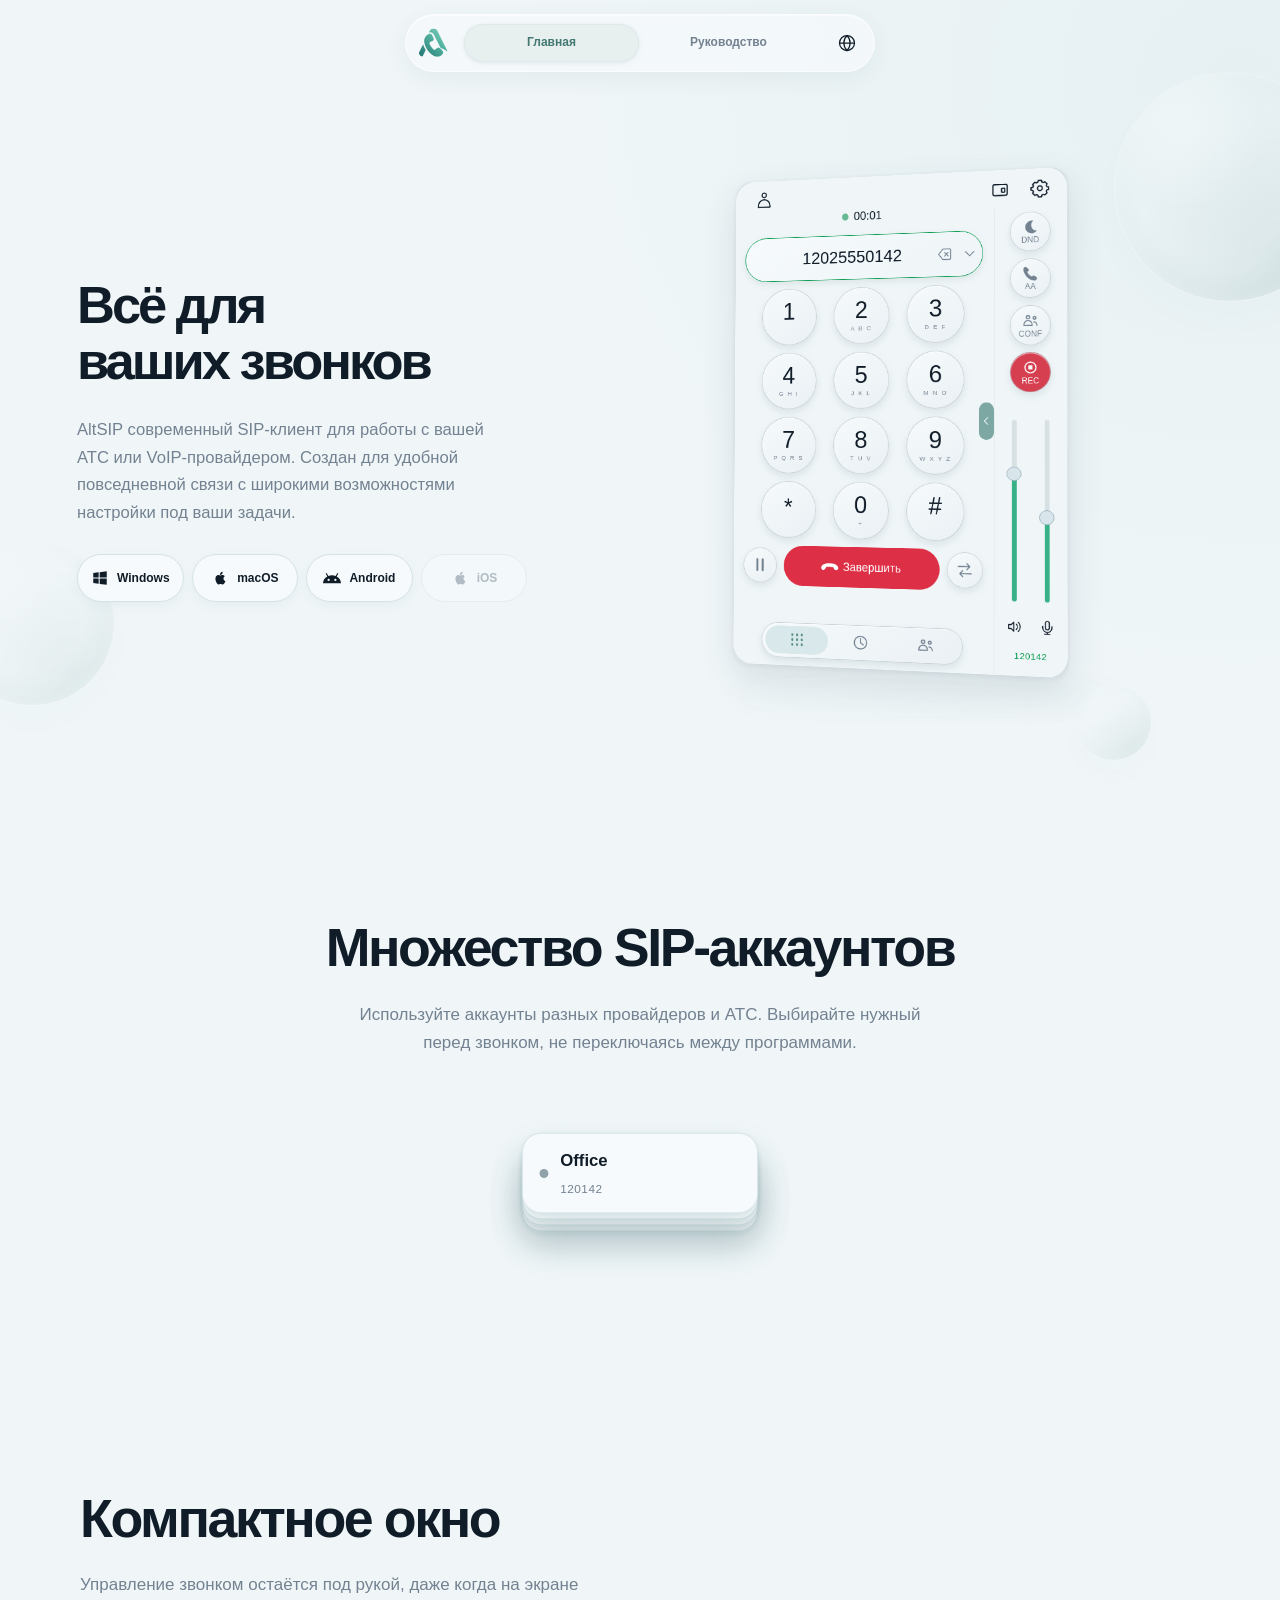
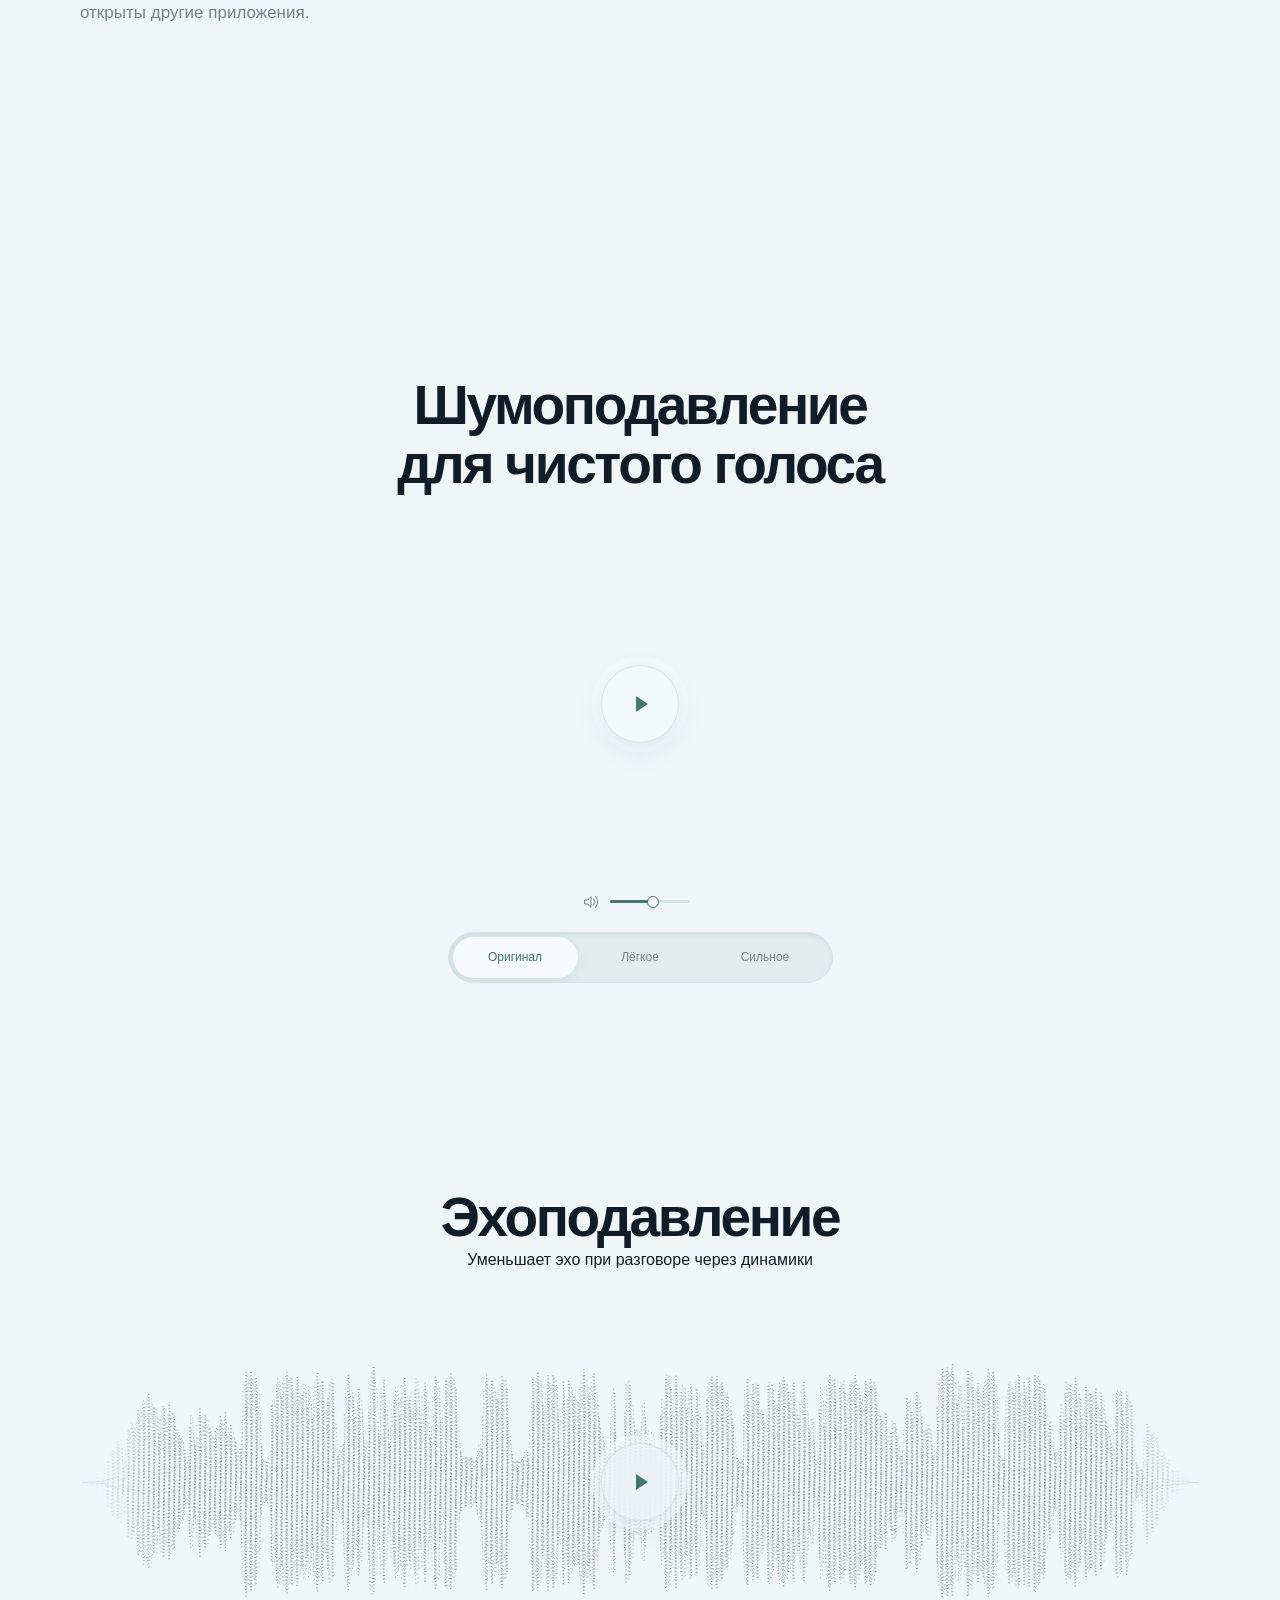
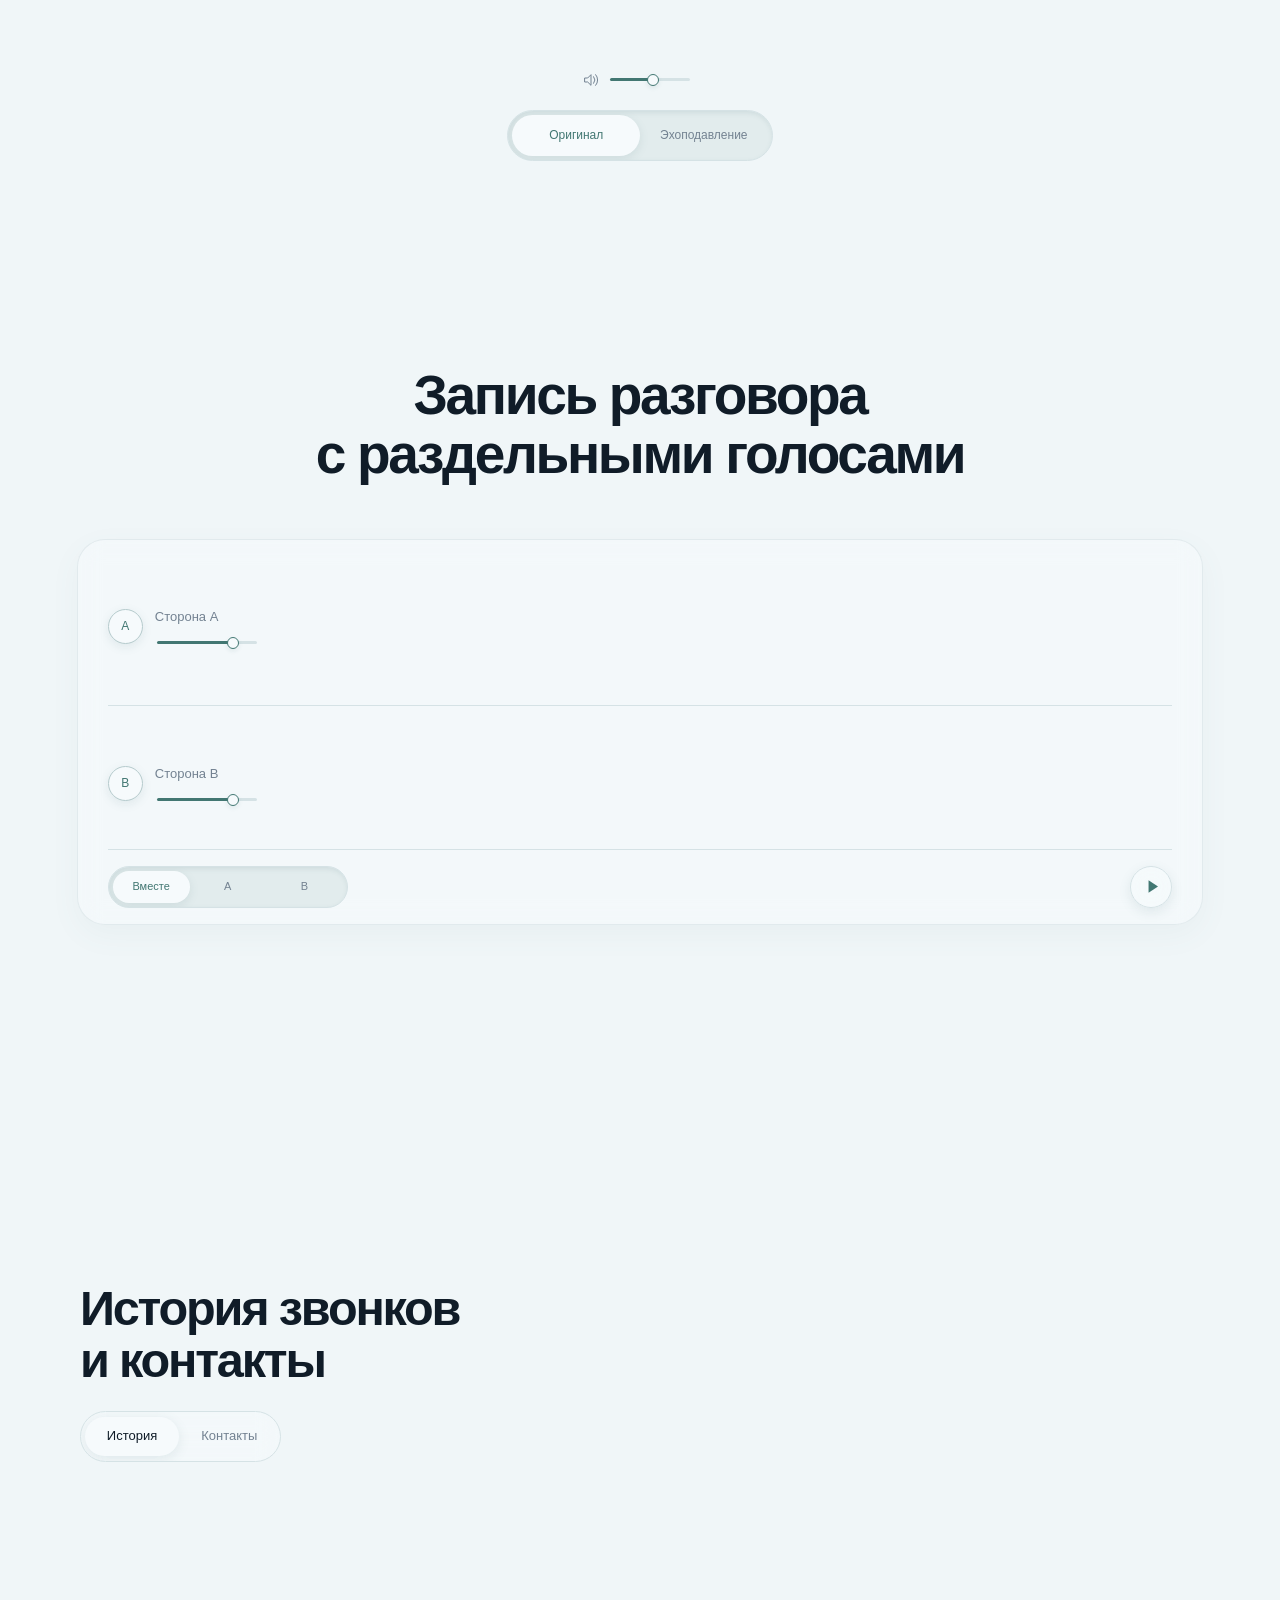
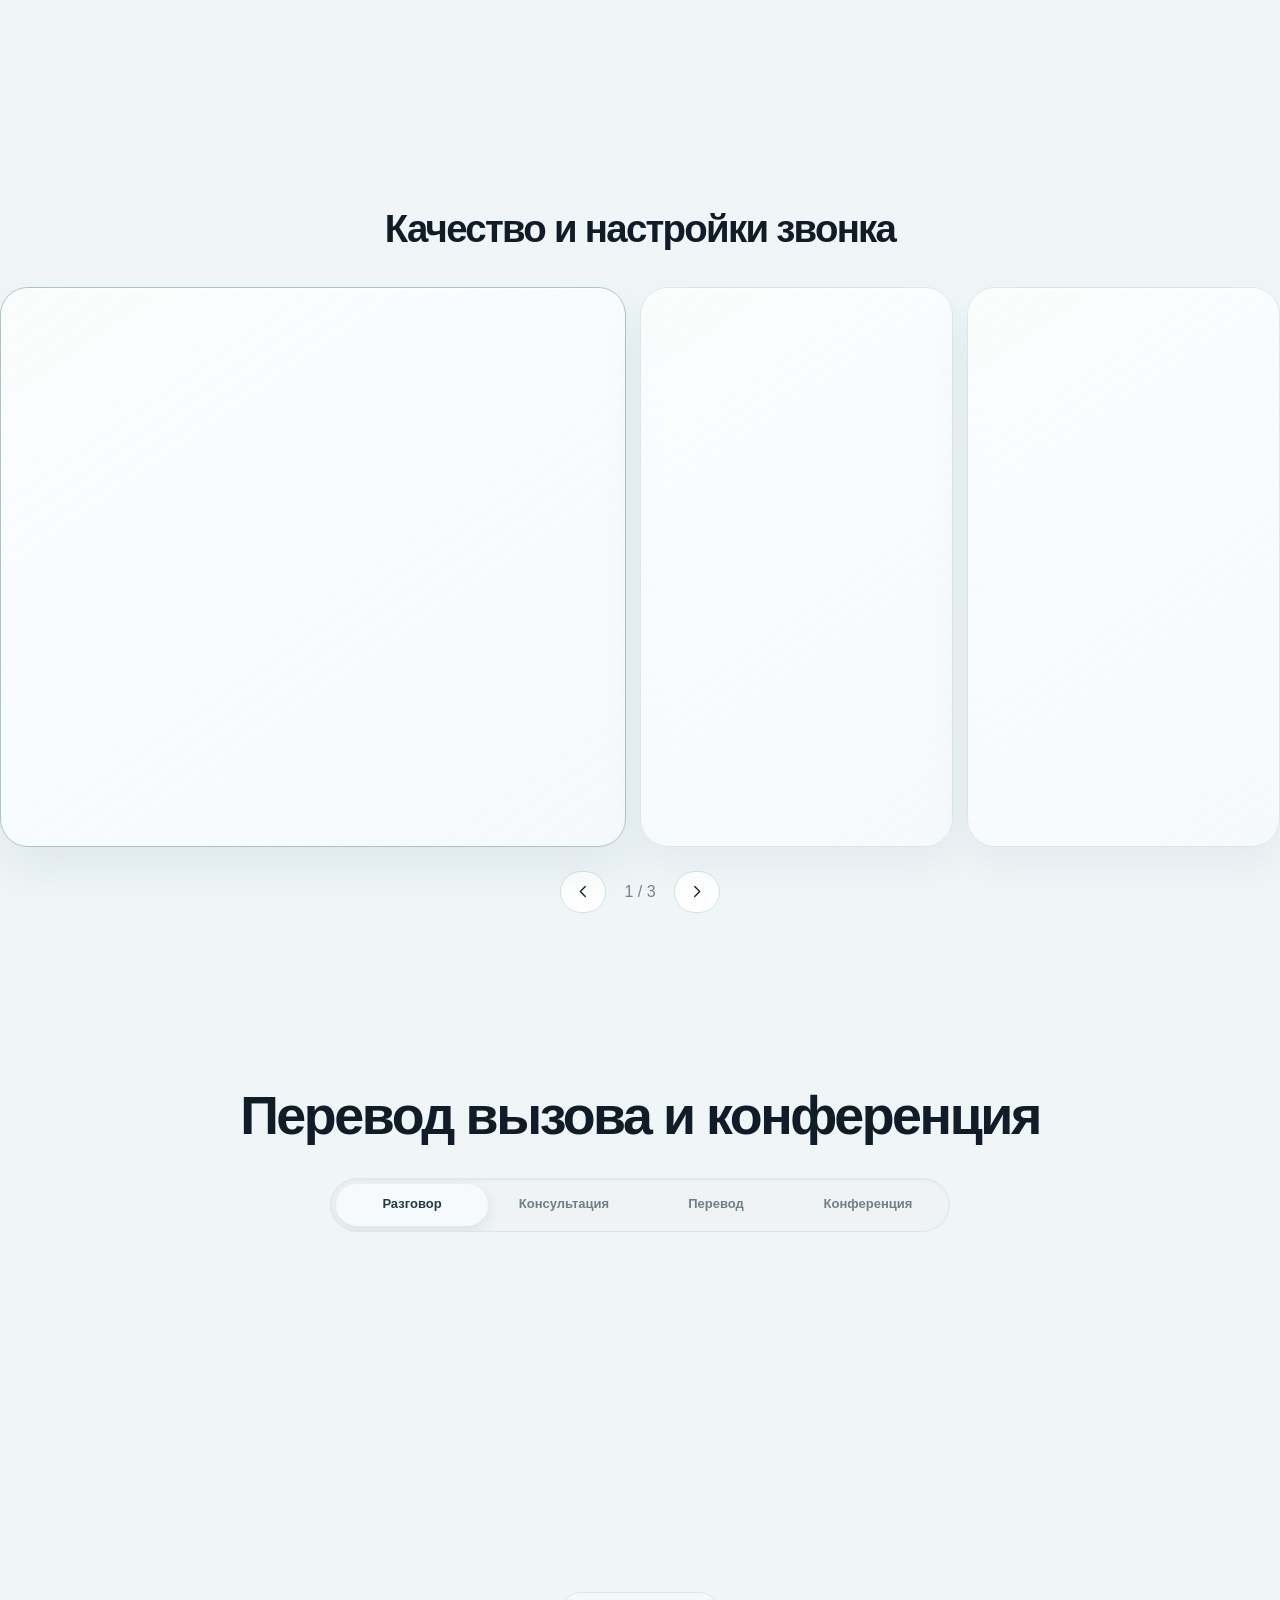
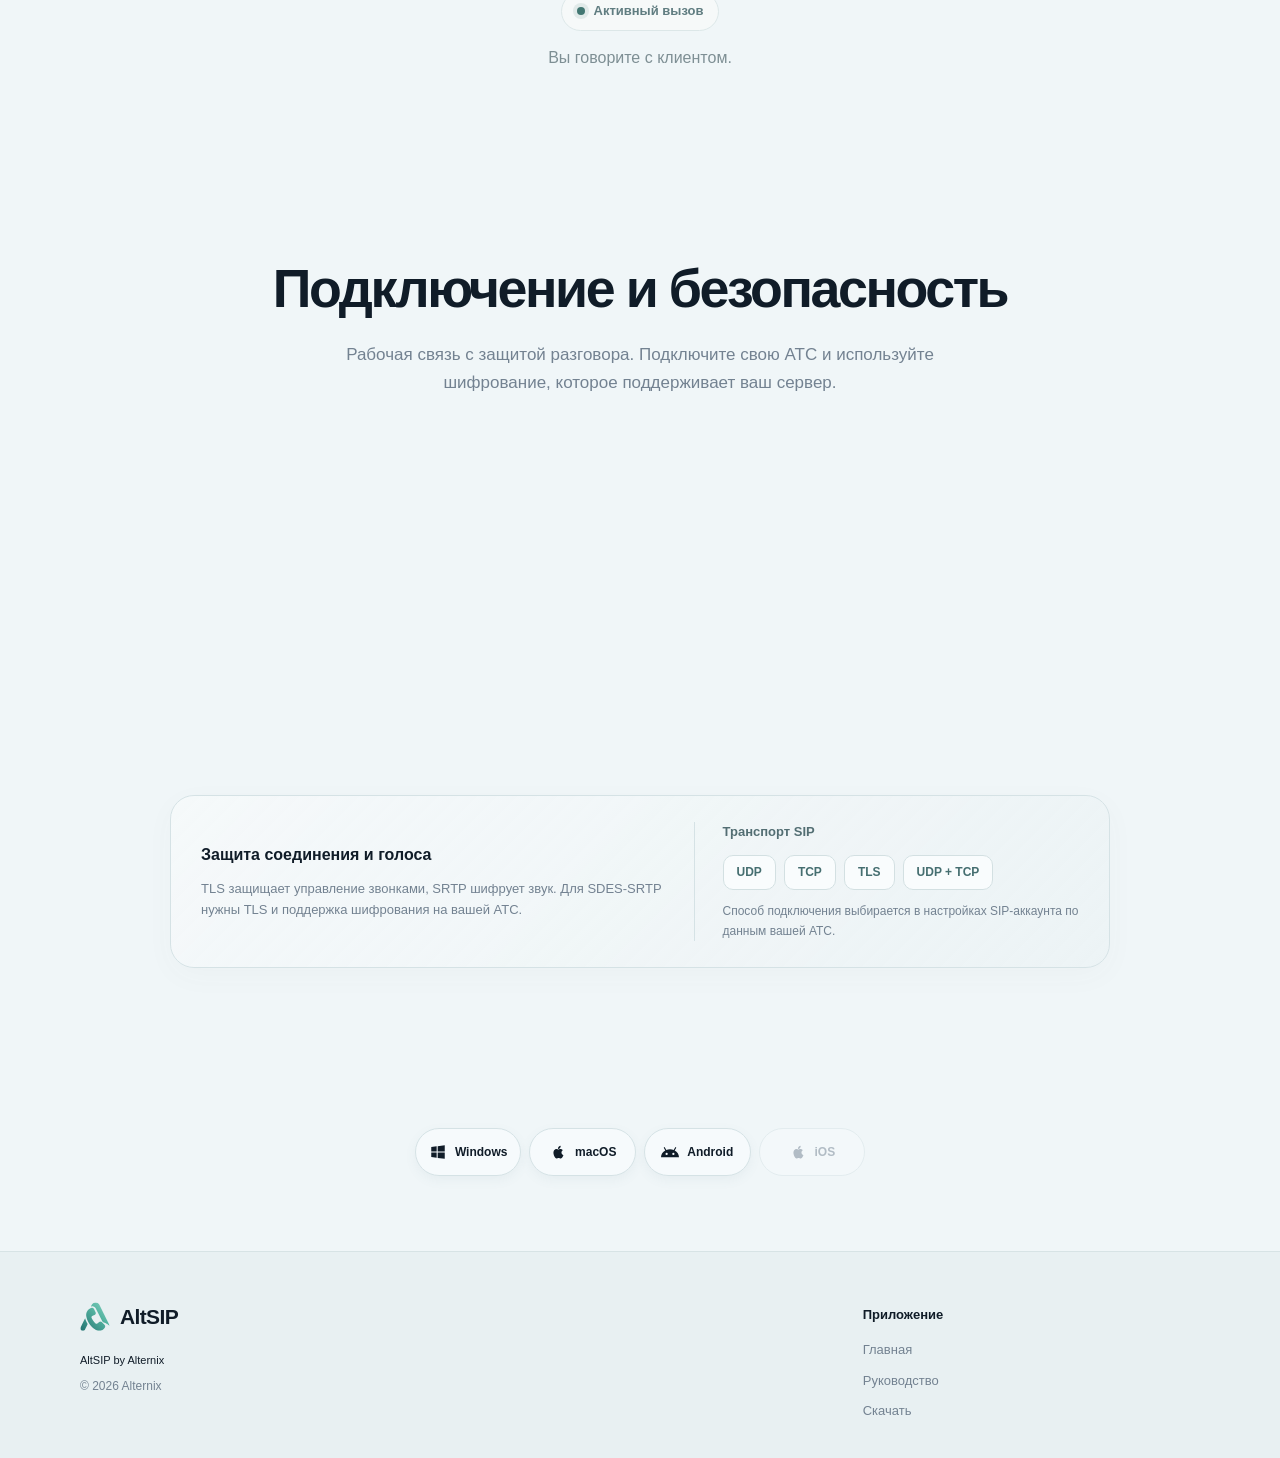
==== commit 52f3f165: "Keep conference and initial compact geometry stable; restore full-length advanced guide" ====
--- a/index.html
+++ b/index.html
@@ -1,5 +1,5 @@
 <!doctype html>
-<html lang="ru"><head><meta charset="utf-8"><meta name="viewport" content="width=device-width,initial-scale=1"><title>AltSIP | SIP-клиент для вашей телефонии</title><meta name="description" content="Софтфон для звонков через вашего SIP-провайдера или рабочую телефонию."><meta property="og:title" content="AltSIP | SIP-клиент для вашей телефонии"><meta property="og:description" content="Софтфон для звонков через вашего SIP-провайдера или рабочую телефонию."><meta name="robots" content="noindex,nofollow"><meta name="altsip-audio-revision" content="d81316233556"><meta name="theme-color" content="#eff5f6"><link rel="icon" href="assets/icon.png"><link rel="stylesheet" href="style.css?v=14defea4f8b7"><link rel="stylesheet" href="demo-app.css?v=bbc81c5cb0a2"><link rel="stylesheet" href="guide.css?v=6ea90fb91ce3"><link rel="stylesheet" href="presentation.css?v=deb7fc3d13be"><link rel="stylesheet" href="home.css?v=cea77ebc2eaf"><link rel="stylesheet" href="product-details.css?v=e5f3601f4b69"><link rel="stylesheet" href="connection-scenes.css?v=22c87a8289f9"><link rel="stylesheet" href="hero-motion.css?v=38f2ab4b9ba9"><script defer src="locales.js?v=30ba3d469219"></script><script defer src="releases.js?v=2664d048875a"></script><script defer src="owner-waveforms.js?v=f6e4b6ddcce7"></script><script defer src="audio-engine.js?v=7d99609cf5ab"></script><script defer src="wave-renderer.js?v=c137aee2f641"></script><script defer src="demo-locales.js?v=579aa97b2d1c"></script><script defer src="demo-fixtures.js?v=5a1b3ef2c4a5"></script><script defer src="demo-app.js?v=a29e6a97faee"></script><script defer src="demo-tour.js?v=c483cf385665"></script><script defer src="guide-current.js?v=d35886d37e3a"></script><script defer src="guide.js?v=b5bce21ca9b7"></script><script defer src="feature-gallery.js?v=d8f97958c95c"></script><script defer src="product-details.js?v=979802021ca1"></script><script defer src="connection-scenes.js?v=bbd32a1fe346"></script><script defer src="home-content.js?v=61df67a0d2cf"></script><script defer src="atmosphere.js?v=7ba077ddc36a"></script><script defer src="app.js?v=0ddb26c8a329"></script><script src="site-routes.js?v=2fbef1f44652"></script></head>
+<html lang="ru"><head><meta charset="utf-8"><meta name="viewport" content="width=device-width,initial-scale=1"><title>AltSIP | SIP-клиент для вашей телефонии</title><meta name="description" content="Софтфон для звонков через вашего SIP-провайдера или рабочую телефонию."><meta property="og:title" content="AltSIP | SIP-клиент для вашей телефонии"><meta property="og:description" content="Софтфон для звонков через вашего SIP-провайдера или рабочую телефонию."><meta name="robots" content="noindex,nofollow"><meta name="altsip-audio-revision" content="d81316233556"><meta name="theme-color" content="#eff5f6"><link rel="icon" href="assets/icon.png"><link rel="stylesheet" href="style.css?v=14defea4f8b7"><link rel="stylesheet" href="demo-app.css?v=bbc81c5cb0a2"><link rel="stylesheet" href="guide.css?v=b70c171cb1ae"><link rel="stylesheet" href="presentation.css?v=deb7fc3d13be"><link rel="stylesheet" href="home.css?v=a27cb78341da"><link rel="stylesheet" href="product-details.css?v=e5f3601f4b69"><link rel="stylesheet" href="connection-scenes.css?v=22c87a8289f9"><link rel="stylesheet" href="hero-motion.css?v=38f2ab4b9ba9"><script defer src="locales.js?v=30ba3d469219"></script><script defer src="releases.js?v=2664d048875a"></script><script defer src="owner-waveforms.js?v=f6e4b6ddcce7"></script><script defer src="audio-engine.js?v=7d99609cf5ab"></script><script defer src="wave-renderer.js?v=c137aee2f641"></script><script defer src="demo-locales.js?v=579aa97b2d1c"></script><script defer src="demo-fixtures.js?v=5a1b3ef2c4a5"></script><script defer src="demo-app.js?v=a29e6a97faee"></script><script defer src="demo-tour.js?v=c483cf385665"></script><script defer src="guide-current.js?v=d35886d37e3a"></script><script defer src="guide.js?v=ff17d9b6495b"></script><script defer src="feature-gallery.js?v=d8f97958c95c"></script><script defer src="product-details.js?v=979802021ca1"></script><script defer src="connection-scenes.js?v=bbd32a1fe346"></script><script defer src="home-content.js?v=e4d431e8aa3e"></script><script defer src="atmosphere.js?v=7ba077ddc36a"></script><script defer src="app.js?v=0ddb26c8a329"></script><script src="site-routes.js?v=2fbef1f44652"></script></head>
 <body id="top"><svg class="svg-defs" aria-hidden="true"><defs><symbol id="i-server" viewBox="0 0 24 24"><rect x="3" y="3" width="18" height="7" rx="2"/><rect x="3" y="14" width="18" height="7" rx="2"/><path d="M7 6.5h.1M7 17.5h.1M11 6.5h6M11 17.5h6"/></symbol>
 <symbol id="i-arrow" viewBox="0 0 24 24"><path d="M4 12h16m-6-6 6 6-6 6"/></symbol><symbol id="i-down" viewBox="0 0 24 24"><path d="M12 3v18m-6-6 6 6 6-6"/></symbol>
 <symbol id="i-play" viewBox="0 0 24 24"><path d="m7 4 12 8-12 8Z"/></symbol><symbol id="i-pause" viewBox="0 0 24 24"><path d="M8 5v14M16 5v14"/></symbol><symbol id="i-volume" viewBox="0 0 24 24"><path d="M3 9h4l5-5v16l-5-5H3Zm13-2a8 8 0 0 1 0 10m3-13a12 12 0 0 1 0 16"/></symbol>
--- a/guide.css
+++ b/guide.css
@@ -60,13 +60,13 @@
 .ag-link-address span{font-size:14px;background:none;box-shadow:none;padding:2px 0;min-height:27px}
 .ag-link-actions{display:flex;gap:8px;margin-top:14px}.ag-link-actions span,.ag-link-actions strong{display:grid;place-items:center;flex:1;min-height:36px;border-radius:10px;font-size:12px;font-weight:600;background:#eaf0f4}.ag-link-actions strong{background:#427772;color:#fff}
 .ag-link-guide-mode .ag-link-guide-mock .ag-control-highlight{border-radius:10px}
-@media(min-width:1101px){.ag-preview:has(.sd-guide-advanced-only) .ag-stage{overflow-x:hidden;overflow-y:auto;scrollbar-width:thin;scrollbar-color:#b6cacc transparent;overscroll-behavior:contain}}
+@media(min-width:1101px){.ag-preview:has(.sd-guide-advanced-only){top:var(--ag-tall-top,112px)}}
 /* Only the guide prints the controls directly on the page. The shared demo stays intact elsewhere. */
 .ag-demo-slot.sip-demo,.ag-demo-slot.sip-demo .sd-window{background:transparent;box-shadow:none;border:0;border-radius:0;clip-path:none;transition:none!important}
 .ag-demo-slot.sip-demo .sd-topbar,.ag-demo-slot.sip-demo .sd-pane-title,.ag-demo-slot.sip-demo .sd-pane-close,.ag-demo-slot.sip-demo .sd-drawer-head button,.ag-demo-slot.sip-demo .sd-account-dim{display:none!important}
 .ag-demo-slot.sip-demo .sd-content{height:100%}
 /* Native call metadata sits above the number field, inside the topbar's 44px space. */
-.ag-demo-slot.sip-demo[data-interaction-scope="quality"] .sd-content,.ag-demo-slot.sip-demo.sd-conference .sd-content{height:calc(100% - 44px);margin-top:44px}
+.ag-demo-slot.sip-demo[data-interaction-scope="quality"] .sd-content,.ag-demo-slot.sip-demo.sd-guide-conference .sd-content,.ag-demo-slot.sip-demo.sd-conference .sd-content{height:calc(100% - 44px);margin-top:44px}
 .ag-demo-slot.sip-demo[data-interaction-scope="quality"] .sd-keypad,.ag-demo-slot.sip-demo[data-interaction-scope="quality"] .sd-call-row,.ag-demo-slot.sip-demo[data-interaction-scope="quality"] .sd-rail,.ag-demo-slot.sip-demo[data-interaction-scope="quality"] .sd-nav{display:none!important}
 /* Compact mode is a complete native toolbar and control group, with no outer frame. */
 .ag-demo-slot.sip-demo[data-interaction-scope="compact"] .sd-topbar{display:flex!important}
--- a/home.css
+++ b/home.css
@@ -391,3 +391,7 @@
 .hp-compact-position{transform:none;transition:width 1.08s cubic-bezier(.42,0,.58,1),height 1.08s cubic-bezier(.42,0,.58,1),left 1.08s cubic-bezier(.42,0,.58,1),top 1.08s cubic-bezier(.42,0,.58,1)}
 .hp-compact-stage:not(:has(.is-turning)){perspective:none}
 .hp-compact-position:not(:has(.is-turning)){transform-style:flat}
+
+/* Initial centering is layout, not a morph. Reveal only after the first fit. */
+.hp-compact-position:not([data-ready=true]){visibility:hidden}
+.hp-compact-position:not([data-ready=true]),.hp-compact-position:not([data-ready=true]) *{transition:none!important}
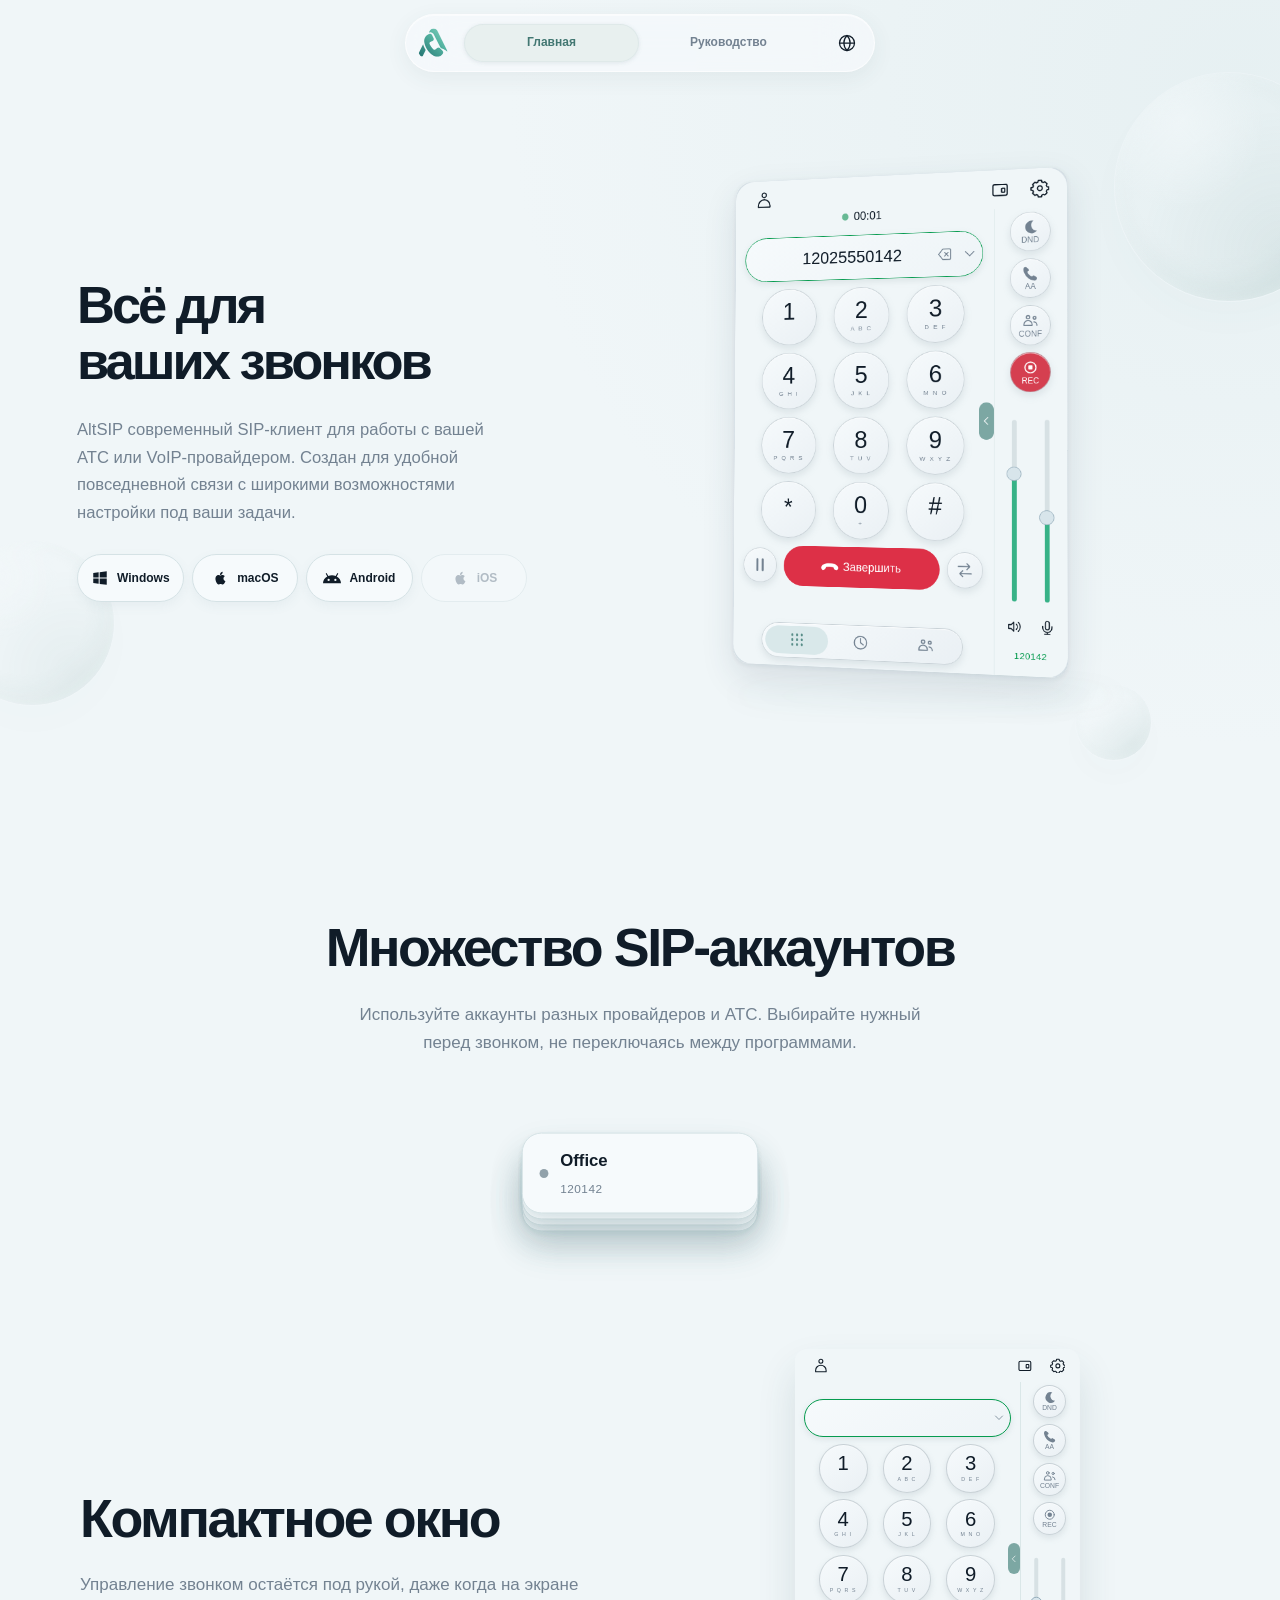
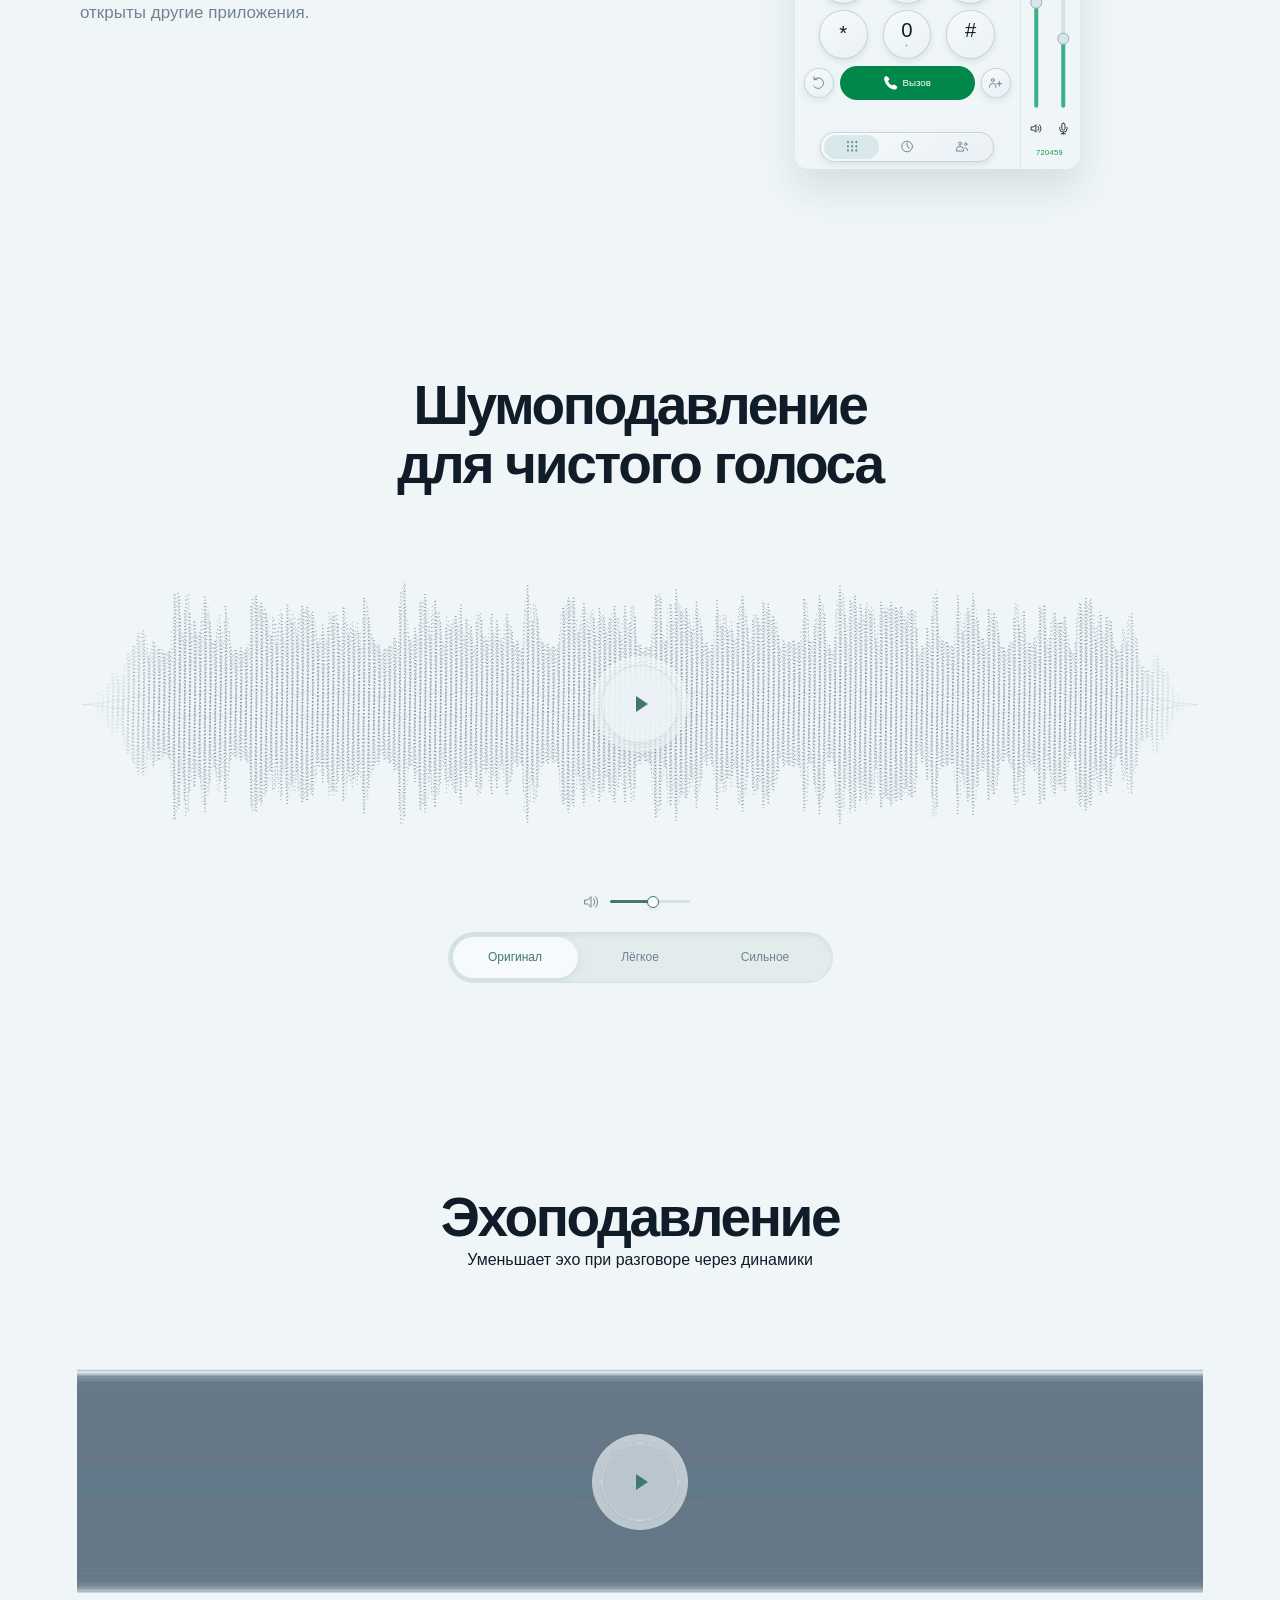
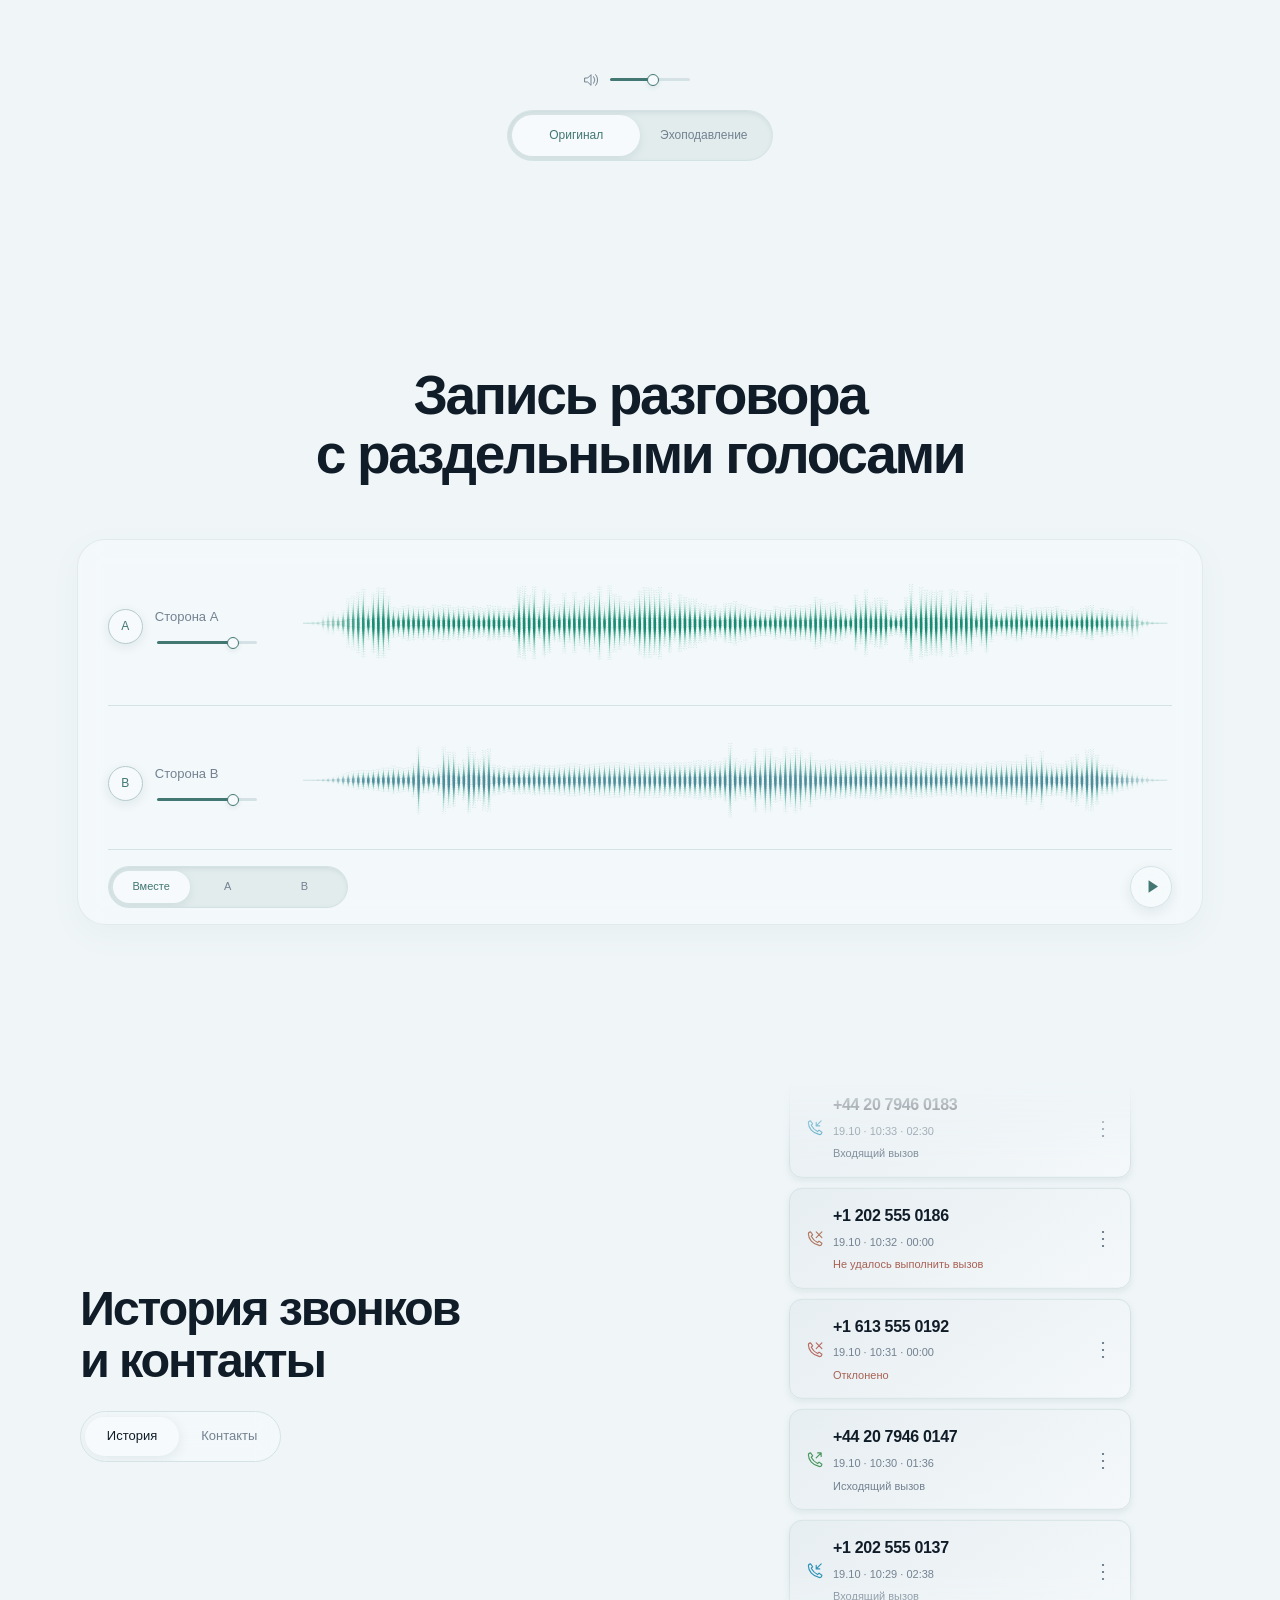
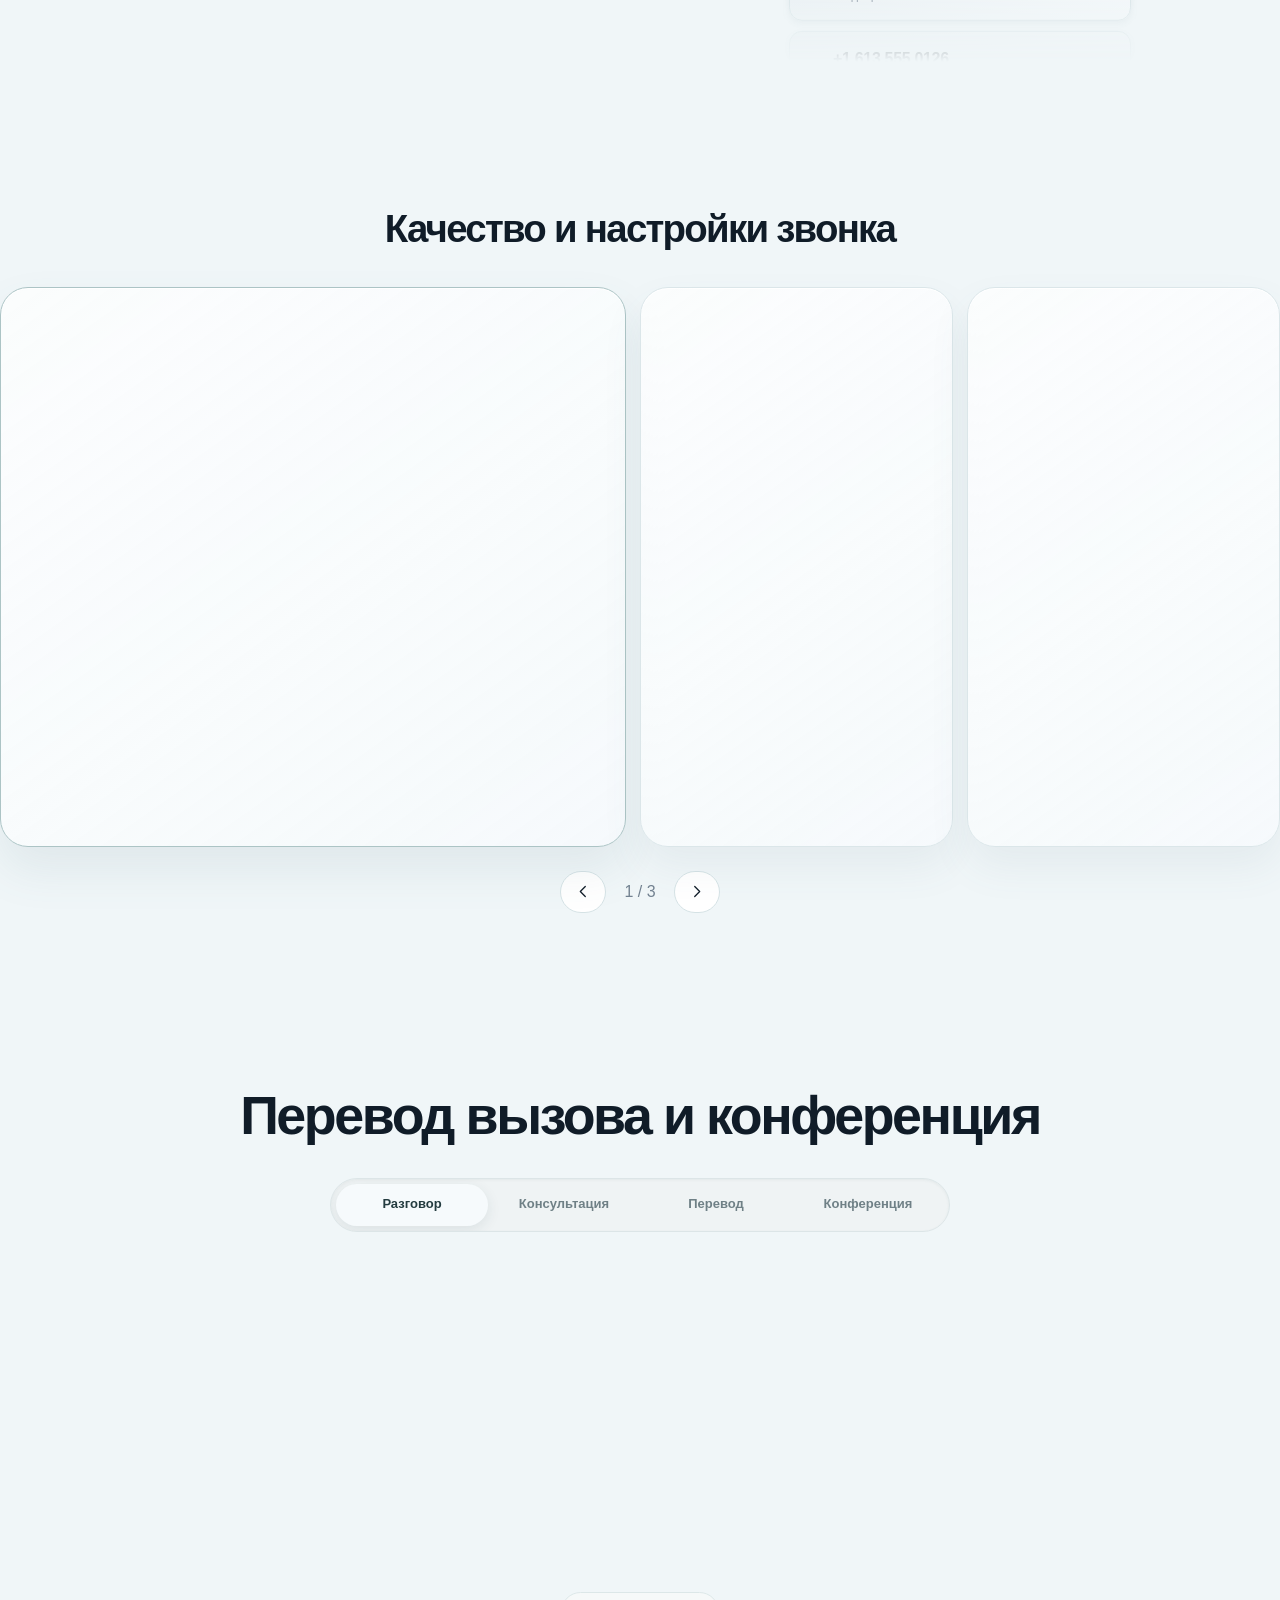
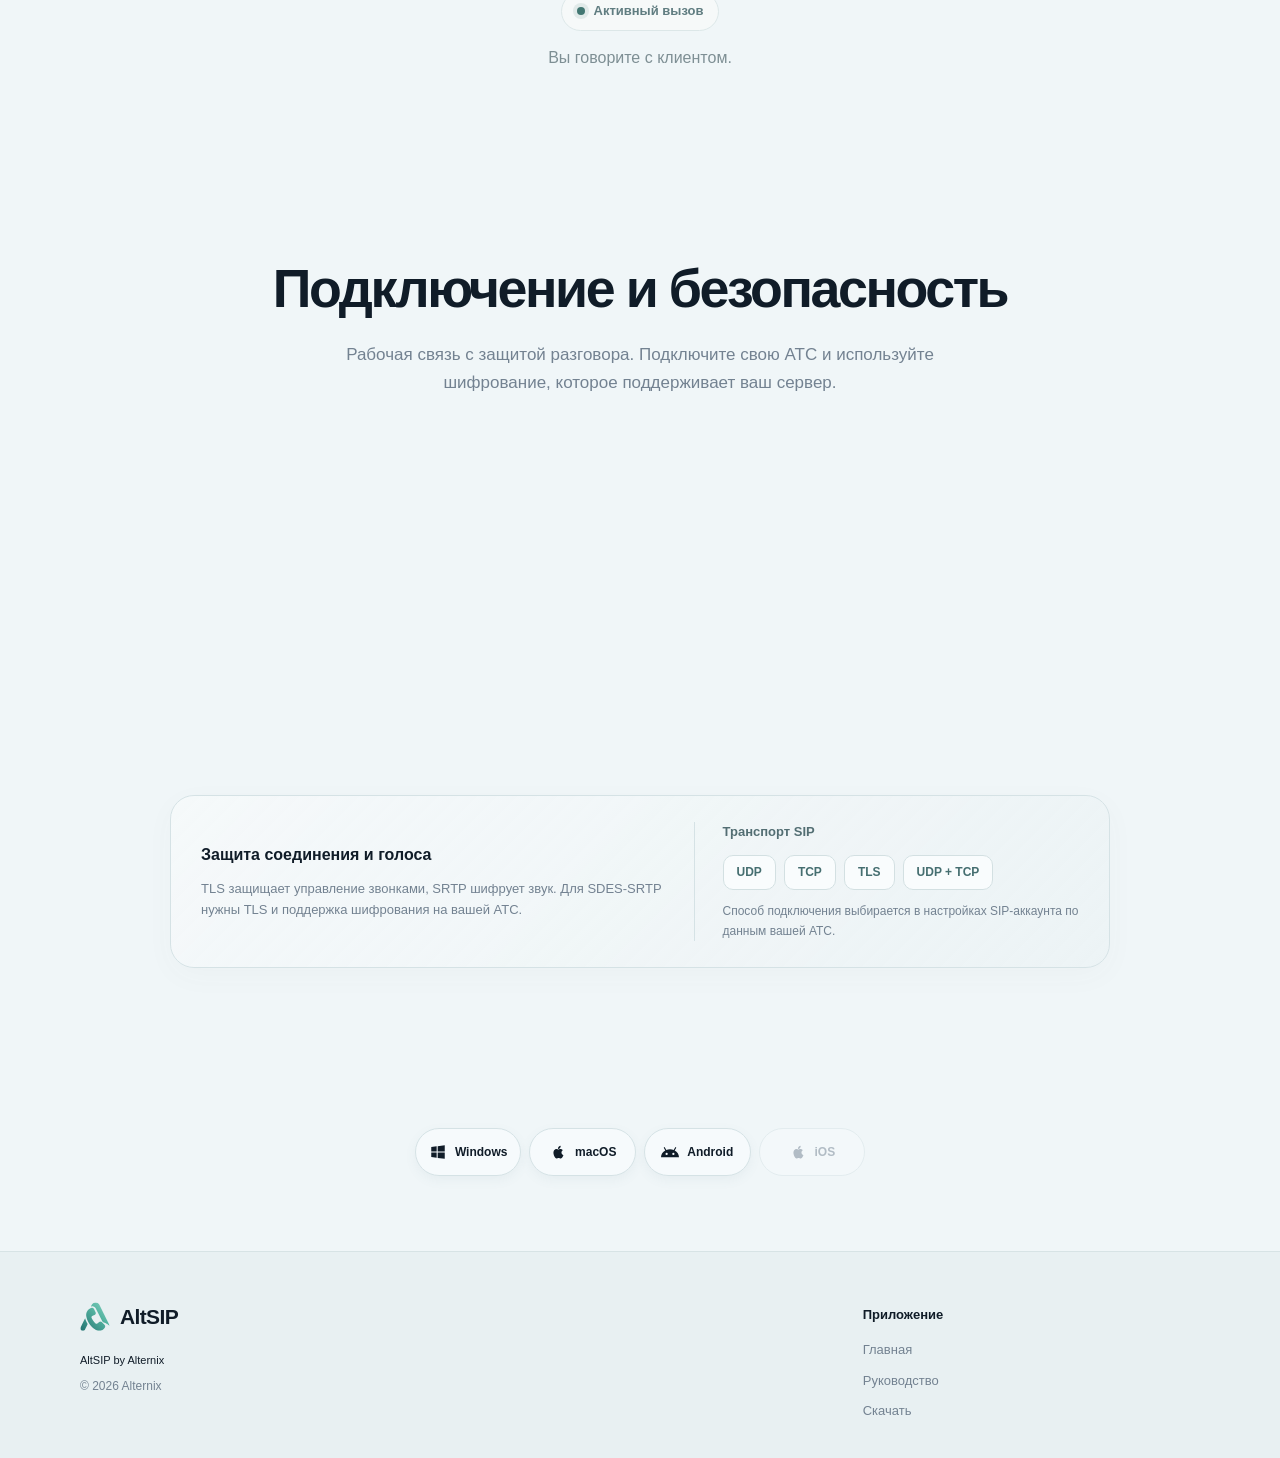
==== commit a4258983: "Keep conference and initial compact geometry stable; restore full-length advanced guide" ====
--- a/index.html
+++ b/index.html
@@ -1,5 +1,5 @@
 <!doctype html>
-<html lang="ru"><head><meta charset="utf-8"><meta name="viewport" content="width=device-width,initial-scale=1"><title>AltSIP | SIP-клиент для вашей телефонии</title><meta name="description" content="Софтфон для звонков через вашего SIP-провайдера или рабочую телефонию."><meta property="og:title" content="AltSIP | SIP-клиент для вашей телефонии"><meta property="og:description" content="Софтфон для звонков через вашего SIP-провайдера или рабочую телефонию."><meta name="robots" content="noindex,nofollow"><meta name="altsip-audio-revision" content="d81316233556"><meta name="theme-color" content="#eff5f6"><link rel="icon" href="assets/icon.png"><link rel="stylesheet" href="style.css?v=14defea4f8b7"><link rel="stylesheet" href="demo-app.css?v=bbc81c5cb0a2"><link rel="stylesheet" href="guide.css?v=b70c171cb1ae"><link rel="stylesheet" href="presentation.css?v=deb7fc3d13be"><link rel="stylesheet" href="home.css?v=a27cb78341da"><link rel="stylesheet" href="product-details.css?v=e5f3601f4b69"><link rel="stylesheet" href="connection-scenes.css?v=22c87a8289f9"><link rel="stylesheet" href="hero-motion.css?v=38f2ab4b9ba9"><script defer src="locales.js?v=30ba3d469219"></script><script defer src="releases.js?v=2664d048875a"></script><script defer src="owner-waveforms.js?v=f6e4b6ddcce7"></script><script defer src="audio-engine.js?v=7d99609cf5ab"></script><script defer src="wave-renderer.js?v=c137aee2f641"></script><script defer src="demo-locales.js?v=579aa97b2d1c"></script><script defer src="demo-fixtures.js?v=5a1b3ef2c4a5"></script><script defer src="demo-app.js?v=a29e6a97faee"></script><script defer src="demo-tour.js?v=c483cf385665"></script><script defer src="guide-current.js?v=d35886d37e3a"></script><script defer src="guide.js?v=ff17d9b6495b"></script><script defer src="feature-gallery.js?v=d8f97958c95c"></script><script defer src="product-details.js?v=979802021ca1"></script><script defer src="connection-scenes.js?v=bbd32a1fe346"></script><script defer src="home-content.js?v=e4d431e8aa3e"></script><script defer src="atmosphere.js?v=7ba077ddc36a"></script><script defer src="app.js?v=0ddb26c8a329"></script><script src="site-routes.js?v=2fbef1f44652"></script></head>
+<html lang="ru"><head><meta charset="utf-8"><meta name="viewport" content="width=device-width,initial-scale=1"><title>AltSIP | SIP-клиент для вашей телефонии</title><meta name="description" content="Софтфон для звонков через вашего SIP-провайдера или рабочую телефонию."><meta property="og:title" content="AltSIP | SIP-клиент для вашей телефонии"><meta property="og:description" content="Софтфон для звонков через вашего SIP-провайдера или рабочую телефонию."><meta name="robots" content="noindex,nofollow"><meta name="altsip-audio-revision" content="d81316233556"><meta name="theme-color" content="#eff5f6"><link rel="icon" href="assets/icon.png"><link rel="stylesheet" href="style.css?v=14defea4f8b7"><link rel="stylesheet" href="demo-app.css?v=3cf6b6edede5"><link rel="stylesheet" href="guide.css?v=b70c171cb1ae"><link rel="stylesheet" href="presentation.css?v=deb7fc3d13be"><link rel="stylesheet" href="home.css?v=a27cb78341da"><link rel="stylesheet" href="product-details.css?v=e5f3601f4b69"><link rel="stylesheet" href="connection-scenes.css?v=22c87a8289f9"><link rel="stylesheet" href="hero-motion.css?v=38f2ab4b9ba9"><script defer src="locales.js?v=30ba3d469219"></script><script defer src="releases.js?v=2664d048875a"></script><script defer src="owner-waveforms.js?v=f6e4b6ddcce7"></script><script defer src="audio-engine.js?v=7d99609cf5ab"></script><script defer src="wave-renderer.js?v=c137aee2f641"></script><script defer src="demo-locales.js?v=926282124738"></script><script defer src="demo-fixtures.js?v=5a1b3ef2c4a5"></script><script defer src="demo-app.js?v=d6d904a835ac"></script><script defer src="demo-tour.js?v=c483cf385665"></script><script defer src="guide-current.js?v=d35886d37e3a"></script><script defer src="guide.js?v=73ad6a2656e2"></script><script defer src="feature-gallery.js?v=d8f97958c95c"></script><script defer src="product-details.js?v=979802021ca1"></script><script defer src="connection-scenes.js?v=bbd32a1fe346"></script><script defer src="home-content.js?v=e4d431e8aa3e"></script><script defer src="atmosphere.js?v=7ba077ddc36a"></script><script defer src="app.js?v=0ddb26c8a329"></script><script src="site-routes.js?v=2fbef1f44652"></script></head>
 <body id="top"><svg class="svg-defs" aria-hidden="true"><defs><symbol id="i-server" viewBox="0 0 24 24"><rect x="3" y="3" width="18" height="7" rx="2"/><rect x="3" y="14" width="18" height="7" rx="2"/><path d="M7 6.5h.1M7 17.5h.1M11 6.5h6M11 17.5h6"/></symbol>
 <symbol id="i-arrow" viewBox="0 0 24 24"><path d="M4 12h16m-6-6 6 6-6 6"/></symbol><symbol id="i-down" viewBox="0 0 24 24"><path d="M12 3v18m-6-6 6 6 6-6"/></symbol>
 <symbol id="i-play" viewBox="0 0 24 24"><path d="m7 4 12 8-12 8Z"/></symbol><symbol id="i-pause" viewBox="0 0 24 24"><path d="M8 5v14M16 5v14"/></symbol><symbol id="i-volume" viewBox="0 0 24 24"><path d="M3 9h4l5-5v16l-5-5H3Zm13-2a8 8 0 0 1 0 10m3-13a12 12 0 0 1 0 16"/></symbol>
--- a/demo-app.css
+++ b/demo-app.css
@@ -1,488 +1,505 @@
-.sip-demo{--sd-bg:#f0f6f8;--sd-top:#f6fafc;--sd-mid:#eaf0f4;--sd-ink:#101c28;--sd-muted:#738291;--sd-sea:#568c87;--sd-action:#008749;--sd-action-sea:#427772;--sd-green:#37b287;--sd-connected:#069b4f;--sd-selection:#d9e8ea;--sd-rim:#b5c1c7;--sd-shadow:0 4px 9px #8999a235,inset 0 1px #fff9;position:relative;display:block;width:var(--sd-width,380px);height:var(--sd-height,560px);background:var(--sd-bg);color:var(--sd-ink);font:13px/1.3 Inter,"Segoe UI",Arial,sans-serif;isolation:isolate;overflow:hidden;border-radius:18px;clip-path:inset(0 round 18px);box-sizing:border-box;transition:width .36s cubic-bezier(.2,.72,.15,1),height .36s cubic-bezier(.2,.72,.15,1),background .22s,color .22s}
-.sip-demo.sd-dark{--sd-bg:#202428;--sd-top:#363d42;--sd-mid:#2b3035;--sd-ink:#e4e9ec;--sd-muted:#a3afb7;--sd-sea:#8cbab2;--sd-action:#008749;--sd-action-sea:#477672;--sd-green:#37d57a;--sd-connected:#37d57a;--sd-selection:#3c5556;--sd-rim:#7f8b91;--sd-shadow:0 4px 9px #080b0e61,inset 0 1px #ffffff12}
-.sip-demo *,.sip-demo *::before,.sip-demo *::after{box-sizing:border-box}
-.sip-demo button,.sip-demo input,.sip-demo textarea{font:inherit}
-.sip-demo button{appearance:none;border:0;background:none;color:inherit;cursor:pointer;-webkit-tap-highlight-color:transparent}
-.sip-demo button:focus-visible,.sip-demo input:focus-visible,.sip-demo textarea:focus-visible{outline:none!important;box-shadow:0 0 0 2px var(--sd-sea),var(--sd-shadow);border-radius:10px}
-.sip-demo .sd-number:focus-visible{box-shadow:none}
-.sip-demo .sd-number-wrap:has(.sd-number:focus-visible){box-shadow:0 0 0 2px var(--sd-sea),var(--sd-shadow)}
-.sip-demo button:disabled{opacity:.25;cursor:default}
-.sip-demo .sd-icon{width:20px;height:20px;fill:none;stroke:currentColor;stroke-width:1.65;stroke-linecap:round;stroke-linejoin:round;flex:none}
-.sip-demo .sd-icon.sd-trash{stroke-width:2}
-.sip-demo .sd-window{position:relative;width:100%;height:100%;overflow:hidden;border-radius:inherit;clip-path:inset(0 round 18px)}
-.sip-demo .sd-core{position:absolute;left:0;top:0;width:var(--sd-base,380px);height:100%;display:flex;overflow:hidden;z-index:0}
-.sip-demo .sd-main{position:relative;width:300px;height:100%;flex:none;padding:0 12px}
-.sip-demo .sd-topbar{height:44px;width:calc(var(--sd-base,380px) - 12px);display:flex;align-items:flex-start;padding:9px 18px 0 6px;justify-content:space-between;position:relative;z-index:2}
-.sip-demo .sd-topbar button{width:28px;height:27px;display:grid;place-items:center;border-radius:8px}
-.sip-demo .sd-topbar button:hover{color:var(--sd-sea)}
-.sip-demo .sd-topbar button[hidden]{display:none!important}
-.sip-demo .sd-topbar .sd-icon{width:21px;height:21px}
-.sip-demo .sd-top-right{display:flex;gap:16px}
-.sip-demo .sd-content{height:calc(100% - 44px)}
-.sip-demo .sd-dial{position:relative}
-.sip-demo .sd-number-wrap{position:relative;width:100%;height:51px;margin:23px 0 9px;border:1px solid #069b4f;border-radius:28px;background:linear-gradient(150deg,#f6fafc,#eef4f7);box-shadow:0 3px 8px #8999a233;display:flex;align-items:center}
-.sip-demo.sd-dark .sd-number-wrap{background:#2b3035;border-color:#37d57a}
-.sip-demo .sd-number{min-width:0;flex:1;height:100%;border:0;background:none;outline:0;text-align:center;font-size:19px;padding:0 0 0 33px;color:var(--sd-ink)}
-.sip-demo .sd-number-wrap>button{width:33px;height:40px;color:var(--sd-muted);display:grid;place-items:center;padding:0}
-.sip-demo .sd-number-wrap>button .sd-icon{width:16px}
-.sip-demo .sd-number-wrap>button[data-action="erase"] .sd-icon{width:16px}
-.sip-demo .sd-call-meta{position:absolute;left:50%;top:-30px;transform:translateX(-50%);z-index:3;display:flex;align-items:center;justify-content:center;gap:6px;font-size:13px;white-space:nowrap}
-.sip-demo .sd-call-lines{position:absolute;left:12px;top:-36px;z-index:3;display:flex;align-items:center;gap:4px}
-.sip-demo .sd-call-lines button{width:28px;height:28px;border-radius:9px;padding:0;font-size:12px}
-.sip-demo .sd-call-lines button.sd-current{background:var(--sd-selection);color:var(--sd-sea)}
-.sip-demo .sd-call-meta button{width:29px;height:29px;border-radius:9px;padding:0;font-size:12px}
-.sip-demo .sd-call-meta button.sd-current{background:var(--sd-selection);color:var(--sd-sea)}
-.sip-demo .sd-quality{width:8px;height:8px;border-radius:50%;background:#a9b9c4;display:inline-block}
-.sip-demo .sd-quality-good{background:#67b994}
-.sip-demo .sd-quality-fair{background:#deb870}
-.sip-demo .sd-quality-poor{background:#cf757c}
-.sip-demo .sd-recent{position:absolute;top:calc(100% + 4px);left:10px;right:10px;z-index:8;background:var(--sd-bg);border:1px solid var(--sd-rim);border-radius:11px;box-shadow:var(--sd-shadow);padding:4px;display:grid}
-.sip-demo .sd-recent button{text-align:left;border-radius:7px;padding:6px 10px}
-.sip-demo .sd-recent button:hover{background:var(--sd-selection)}
-.sip-demo .sd-keypad{display:grid;grid-template-columns:repeat(3,65px);grid-template-rows:repeat(4,65px);gap:9px 20px;justify-content:center}
-.sip-demo .sd-key{width:65px;height:65px;border-radius:50%;border:1px solid #d3dde2;background:linear-gradient(145deg,#f6fafc,#eaf1f5);box-shadow:var(--sd-shadow);display:flex;flex-direction:column;align-items:center;justify-content:center;padding:0}
-.sip-demo.sd-dark .sd-key,.sip-demo.sd-dark .sd-rail-button,.sip-demo.sd-dark .sd-circle{background:linear-gradient(145deg,#363d42,#2b3035);border-color:#505a5f}
-.sip-demo .sd-key:hover,.sip-demo .sd-circle:hover,.sip-demo .sd-rail-button:hover{filter:brightness(.97)}
-.sip-demo .sd-key span{font-size:27px;font-weight:500;line-height:1.06}
-.sip-demo .sd-key[data-digit="*"] span{transform:translateY(4px)}
-.sip-demo .sd-key small{height:10px;color:var(--sd-muted);font-size:7px;letter-spacing:.21em;margin-top:2px}
-.sip-demo .sd-call-row{height:46px;margin-top:9px;display:flex;align-items:center;gap:8px}
-.sip-demo .sd-circle{width:40px;height:40px;flex:none;padding:0;border:1px solid #d2dde2;border-radius:50%;background:linear-gradient(145deg,#f6fafc,#eaf1f5);box-shadow:var(--sd-shadow);display:grid;place-items:center;color:var(--sd-muted)}
-.sip-demo .sd-circle .sd-icon{width:19px;height:19px;display:block;margin:auto}
-.sip-demo .sd-circle.sd-held{color:var(--sd-sea)}
-.sip-demo .sd-call{height:46px;flex:1;padding:0;border-radius:24px;background:var(--sd-action);color:#fff;font-size:13px;display:flex;align-items:center;justify-content:center;gap:5px}
-.sip-demo .sd-call:hover{filter:brightness(.94)}
-.sip-demo .sd-call .sd-icon{width:21px;height:21px;display:block;flex:none;fill:#fff;stroke:#fff}
-.sip-demo .sd-hangup{background:#dd3047}
-.sip-demo .sd-nav{position:absolute;bottom:9px;left:34px;width:232px;height:40px;display:flex;align-items:center;padding:4px;border:1px solid #d1dee3;border-radius:22px;background:linear-gradient(145deg,#f6fafc,#eaf1f5);box-shadow:var(--sd-shadow)}
-.sip-demo.sd-dark .sd-nav{background:#2b3035;border-color:#4c595e}
-.sip-demo .sd-nav button{flex:1;height:32px;border-radius:18px;display:grid;place-items:center;color:var(--sd-muted)}
-.sip-demo .sd-nav button[aria-selected=true]{background:var(--sd-selection);color:var(--sd-sea)}
-.sip-demo .sd-nav .sd-icon{width:19px}
-.sip-demo .sd-rail{position:relative;flex:none;width:80px;height:100%;padding-top:48px}
-.sip-demo .sd-rail::before{content:"";position:absolute;left:0;top:44px;bottom:0;width:1px;background:color-mix(in srgb,var(--sd-sea) 14%,transparent);pointer-events:none}
-.sip-demo.sd-dark .sd-right-pane{border-color:#3d494e}
-.sip-demo .sd-rail-toggle{position:absolute;left:295px;top:calc(50% - 19px);z-index:7;opacity:.75;transition:opacity .15s}
-.sip-demo .sd-rail-toggle:focus-within{opacity:1}
-.sip-demo .sd-window:hover>.sd-rail-toggle{opacity:1}
-.sip-demo .sd-rail-toggle button{height:38px;width:11px;border-radius:8px;background:var(--sd-sea);color:#fff;padding:0;display:grid;place-items:center}
-.sip-demo .sd-rail-toggle .sd-icon{width:8px}
-.sip-demo.sd-rail-off .sd-rail{position:absolute;left:300px;width:0;border:0;overflow:visible}
-.sip-demo.sd-rail-off .sd-rail>*:not(.sd-rail-toggle){display:none}
-.sip-demo.sd-rail-off .sd-rail-toggle{left:290px;opacity:1}
-.sip-demo.sd-rail-off .sd-rail-toggle .sd-icon{transform:rotate(180deg)}
-.sip-demo .sd-rail-buttons{display:flex;flex-direction:column;align-items:center;gap:8px}
-.sip-demo .sd-rail-button{width:44px;height:44px;border-radius:50%;border:1px solid #d4dee3;background:linear-gradient(145deg,#f6fafc,#eaf1f5);box-shadow:var(--sd-shadow);color:#8e9dab;display:flex;flex-direction:column;align-items:center;justify-content:center;padding:0}
-.sip-demo .sd-rail-button.sd-active{background:var(--sd-selection);color:var(--sd-sea)}
-.sip-demo .sd-rail-button[data-action="toggle-rec"].sd-active{background:#dd3047;color:#fff;border-color:#cf626e}
-.sip-demo .sd-rail-button .sd-icon{width:18px;height:18px}
-.sip-demo .sd-rail-button[data-action="toggle-dnd"] .sd-icon{fill:currentColor;stroke:none}
-.sip-demo .sd-rail-button[data-action="toggle-aa"] .sd-icon{fill:currentColor;stroke:currentColor}
-.sip-demo .sd-rail-button[data-action="toggle-rec"] .sd-icon circle:last-child{fill:currentColor}
-.sip-demo .sd-rail-button small{font-size:9px;line-height:1;margin-top:1px}
-.sip-demo .sd-levels{margin-top:22px;height:252px;display:flex;justify-content:center}
-.sip-demo .sd-level{position:relative;width:36px;height:252px;display:flex;flex-direction:column;align-items:center}
-.sip-demo .sd-level input{appearance:none;position:absolute;top:100px;left:-82px;width:200px;height:18px;transform:rotate(-90deg);margin:0;background:transparent;cursor:pointer}
-.sip-demo .sd-level input::-webkit-slider-runnable-track{height:5px;border-radius:5px;background:linear-gradient(to right,var(--sd-green) var(--sd-progress),#d7e1e4 var(--sd-progress))}
-.sip-demo .sd-level input::-webkit-slider-thumb{appearance:none;width:16px;height:16px;border-radius:50%;border:1px solid #96aebc;background:#d8e5eb;margin-top:-5.5px}
-.sip-demo .sd-level input::-moz-range-track{height:5px;border-radius:5px;background:#d7e1e4}
-.sip-demo .sd-level input::-moz-range-progress{height:5px;background:var(--sd-green)}
-.sip-demo .sd-level input::-moz-range-thumb{width:16px;height:16px;border-radius:50%;border:1px solid #96aebc;background:#d8e5eb}
-.sip-demo .sd-level>button{position:absolute;bottom:2px;width:28px;height:28px;display:grid;place-items:center}
-.sip-demo .sd-level>button .sd-icon{width:17px}
-.sip-demo .sd-rail-account{position:absolute;bottom:8px;left:0;width:100%;text-align:center;font-size:10px;letter-spacing:.04em;color:var(--sd-connected)}
-.sip-demo .sd-list{height:100%;padding:3px 5px 59px;overflow:hidden;display:flex;flex-direction:column}
-.sip-demo.sd-list-mode .sd-main{width:300px}
-.sip-demo.sd-list-mode .sd-rail{display:block}
-.sip-demo.sd-account-editor-open .sd-rail{display:none}
-.sip-demo.sd-list-mode .sd-nav{left:34px;transform:none;width:232px}
-.sip-demo .sd-list-heading{height:29px;flex:none;display:flex;align-items:center;justify-content:space-between;font-size:15px}
-.sip-demo .sd-list-heading .sd-circle{width:28px;height:28px}
-.sip-demo .sd-list-heading .sd-circle .sd-icon{width:16px}
-.sip-demo .sd-search-row{display:flex;align-items:center;gap:7px;height:32px;flex:none}
-.sip-demo .sd-search-row input{flex:1;width:0;height:28px;border-radius:17px;border:1px solid #d1dfe4;background:linear-gradient(145deg,#f6fafc,#eaf1f5);padding:0 9px;color:var(--sd-ink);font-size:11px;box-shadow:var(--sd-shadow)}
-.sip-demo.sd-dark .sd-search-row input{background:#2b3035;border-color:#4c595e}
-.sip-demo .sd-search-row input::placeholder{color:var(--sd-muted)}
-.sip-demo .sd-search-row .sd-circle{width:28px;height:28px}
-.sip-demo .sd-search-row .sd-icon{width:16px}
-.sip-demo .sd-filter-note{font-size:10px;color:var(--sd-muted);height:20px;flex:none}
-.sip-demo .sd-history-menu{position:absolute;z-index:7;top:64px;right:17px;width:185px;max-height:322px;overflow:auto;background:var(--sd-bg);border:1px solid var(--sd-rim);border-radius:12px;box-shadow:var(--sd-shadow);padding:5px}
-.sip-demo .sd-history-menu>button{min-height:28px;width:100%;padding:3px 9px;display:flex;justify-content:space-between;align-items:center;text-align:left;border-radius:7px;font-size:11px}
-.sip-demo .sd-history-menu>button:hover{background:var(--sd-selection)}
-.sip-demo .sd-history-menu>button:last-child{border-top:1px solid var(--sd-rim);color:var(--sd-sea);justify-content:center;margin-top:3px}
-.sip-demo .sd-history-menu .sd-icon{width:13px}
-.sip-demo .sd-filter-note button{color:var(--sd-sea);text-decoration:underline}
-.sip-demo .sd-list-items{height:auto;min-height:0;flex:1;overflow:auto;display:flex;flex-direction:column;gap:4px;padding:2px 0 8px;scrollbar-width:none}
-.sip-demo .sd-list-items::-webkit-scrollbar{display:none}
-.sip-demo .sd-list-items:not(:has(.sd-list-card:not([hidden])))::after{content:'No results';color:var(--sd-muted);font-size:11px;text-align:center;padding:16px}
-.sip-demo .sd-list-card{width:100%;min-height:46px;flex:none;display:flex;align-items:center;padding:5px 4px 5px 8px;border:1px solid #d3dfe3;border-radius:13px;background:linear-gradient(145deg,#f6fafc,#eaf1f5);box-shadow:var(--sd-shadow)}
-.sip-demo.sd-dark .sd-list-card{background:#2b3035;border-color:#4c595e}
-.sip-demo .sd-list-card[hidden]{display:none}
-.sip-demo .sd-history-glyph{width:22px;color:var(--sd-sea)}
-.sip-demo .sd-history-glyph.sd-error{color:#ca696f}
-.sip-demo .sd-history-glyph .sd-icon{width:17px}
-.sip-demo .sd-list-text{flex:1;min-width:0;text-align:left;display:flex;flex-direction:column;padding:0 2px}
-.sip-demo .sd-list-text strong{font-size:12px;font-weight:400;white-space:nowrap;overflow:hidden;text-overflow:ellipsis}
-.sip-demo .sd-list-text small{font-size:9px;color:var(--sd-muted)}
-.sip-demo .sd-list-text small.sd-error{color:var(--sd-danger,#ca696f)}
-.sip-demo .sd-more{height:30px;width:30px;display:grid;place-items:center;color:var(--sd-muted)}
-.sip-demo .sd-more .sd-icon{width:14px}
-.sip-demo .sd-account-dim{position:absolute;left:0;top:0;bottom:0;width:300px;z-index:3;background:color-mix(in srgb,var(--sd-bg) 68%,transparent);-webkit-backdrop-filter:blur(5px) saturate(1.05);backdrop-filter:blur(5px) saturate(1.05);box-shadow:inset 0 0 0 1px #ffffff26;opacity:0;pointer-events:none;transition:opacity .25s}
-.sip-demo.sd-accounts-open .sd-account-dim{opacity:1;pointer-events:auto}
-.sip-demo.sd-dark .sd-account-dim{background:#080b0e88}
-.sip-demo .sd-account-pane{position:absolute;left:0;top:0;bottom:0;width:180px;max-width:60%;z-index:6;background:var(--sd-bg);border-radius:0 15px 15px 0;box-shadow:8px 0 20px #15283318;padding:10px 8px;transform:translateX(-102%);transition:transform .36s cubic-bezier(.2,.72,.15,1),visibility 0s linear .36s;visibility:hidden;overflow:visible}
-.sip-demo.sd-accounts-open .sd-account-pane{transform:translateX(0);visibility:visible;transition-delay:0s}
-.sip-demo .sd-drawer-head{height:35px;display:flex;align-items:flex-start;justify-content:space-between;font-size:14px}
-.sip-demo .sd-drawer-head button{width:24px;height:24px;display:grid;place-items:center}
-.sip-demo .sd-drawer-head .sd-icon{width:17px}
-.sip-demo .sd-surface-button{height:31px;padding:0 9px;border:1px solid #d3dfe3!important;border-radius:9px;background:linear-gradient(145deg,#f6fafc,#eaf1f5)!important;box-shadow:var(--sd-shadow);font-size:10px!important;display:inline-flex;align-items:center;justify-content:center;gap:4px}
-.sip-demo.sd-dark .sd-surface-button,.sip-demo.sd-dark .sd-select{background:#2b3035!important;border-color:#4c595e!important}
-.sip-demo .sd-add-account{width:100%;justify-content:flex-start}
-.sip-demo .sd-add-account .sd-icon{width:16px;color:var(--sd-sea)}
-.sip-demo .sd-account-card{height:40px;margin-top:10px;border-radius:13px;background:var(--sd-selection);border:1px solid var(--sd-rim);display:flex;align-items:center;padding:3px 2px 3px 4px;box-shadow:var(--sd-shadow)}
-.sip-demo .sd-account-list{position:relative;display:flex;flex-direction:column;gap:10px;max-height:calc(100% - 70px);padding-top:10px;overflow:auto;overflow-x:hidden;scrollbar-width:none}
-.sip-demo .sd-account-list::-webkit-scrollbar{display:none}
-.sip-demo .sd-account-list .sd-account-card{margin-top:0;flex:none}
-.sip-demo .sd-account-card{cursor:default}.sip-demo .sd-account-card.sd-dragging{position:relative;z-index:2;cursor:grabbing;box-shadow:0 5px 14px #15283333}
-.sip-demo .sd-account-identity{flex:1;text-align:left;display:flex;flex-direction:column;padding:3px 5px;border-radius:9px;border:1px solid transparent!important;color:var(--sd-ink)!important}
-.sip-demo .sd-account-identity strong{font-size:11px;font-weight:400}
-.sip-demo .sd-account-identity small{font-size:9px}
-.sip-demo .sd-account-card>button:last-child{width:27px;height:27px;flex:none;display:grid;place-items:center;padding:0}
-.sip-demo .sd-account-card .sd-icon{width:15px}
-.sip-demo .sd-account-menu{position:absolute;top:105px;right:8px;display:grid;width:120px;border:1px solid var(--sd-rim);border-radius:9px;background:var(--sd-bg);box-shadow:var(--sd-shadow);z-index:5}
-.sip-demo .sd-account-menu button{text-align:left;padding:7px;font-size:11px}
-.sip-demo .sd-account-menu button:hover{background:var(--sd-selection)}
-.sip-demo .sd-right-pane{position:absolute;top:0;bottom:0;left:var(--sd-base,380px);width:var(--sd-pane-width,304px);z-index:4;background:var(--sd-bg);border-left:1px solid color-mix(in srgb,var(--sd-sea) 14%,transparent);transform:translateX(-24px);opacity:0;pointer-events:none;transition:left .36s cubic-bezier(.2,.72,.15,1),width .36s cubic-bezier(.2,.72,.15,1),transform .36s cubic-bezier(.2,.72,.15,1),opacity .24s,background .22s,visibility 0s linear .36s;overflow:hidden;visibility:hidden}
-.sip-demo.sd-right-open .sd-right-pane{transform:translateX(0);opacity:1;pointer-events:auto;visibility:visible;transition-delay:0s}
-.sip-demo .sd-pane-close{position:absolute;right:10px;top:9px;width:26px;height:26px;display:grid;place-items:center;z-index:2}
-.sip-demo .sd-pane-close .sd-icon{width:18px}
-.sip-demo .sd-pane-title{height:40px;padding:11px 12px 0;font-size:14px;line-height:20px}
-.sip-demo .sd-settings-scroll{height:calc(100% - 40px);overflow:auto;padding:0 13px 15px;scrollbar-width:none}
-.sip-demo .sd-setting-section{margin-bottom:8px}
-.sip-demo .sd-section-gap{border-top:1px solid #c7dddf;padding-top:18px;margin-top:13px}
-.sip-demo .sd-section-head{height:34px;width:100%;display:flex;align-items:center;justify-content:space-between;padding:0 11px;border:1px solid #d2dfe3!important;border-radius:11px;background:linear-gradient(145deg,#f6fafc,#eaf1f5)!important;box-shadow:var(--sd-shadow);text-align:left;font-size:13px!important}
-.sip-demo.sd-dark .sd-section-head{background:#2b3035!important;border-color:#4c595e!important}
-.sip-demo .sd-section-head.sd-open{background:var(--sd-selection)!important}
-.sip-demo .sd-section-head .sd-icon{width:15px;color:var(--sd-muted)}
-.sip-demo .sd-section-body{padding:8px 8px 5px;display:flex;flex-direction:column;gap:9px}
-.sip-demo .sd-check-row{min-height:30px;display:flex;align-items:center;gap:8px;width:100%;text-align:left;font-size:11px!important;padding:0 5px}
-.sip-demo .sd-checkmark{width:15px;color:var(--sd-sea);display:grid;place-items:center}
-.sip-demo .sd-checkmark .sd-icon{width:12px}
-.sip-demo .sd-check-row>small{margin-left:auto;color:var(--sd-muted);font-size:10px}
-.sip-demo .sd-field-label{color:var(--sd-muted);font-size:11px;margin-top:2px}
-.sip-demo .sd-select{height:31px;width:100%;border:1px solid #d1dfe3!important;border-radius:10px;background:linear-gradient(145deg,#f6fafc,#eaf1f5)!important;box-shadow:var(--sd-shadow);display:flex;align-items:center;justify-content:space-between;padding:0 8px;text-align:left;font-size:11px!important}
-.sip-demo .sd-select .sd-icon{width:13px}
-.sip-demo .sd-device-list{display:grid;background:var(--sd-bg);border:1px solid var(--sd-rim);border-radius:9px;box-shadow:var(--sd-shadow);padding:3px;margin-top:-7px}
-.sip-demo .sd-device-list button{text-align:left;height:27px;border-radius:6px;padding:0 8px;font-size:10px}
-.sip-demo .sd-device-list button:hover{background:var(--sd-selection)}
-.sip-demo .sd-help{color:var(--sd-muted);font-size:9px;margin-top:-7px}
-.sip-demo .sd-segment{height:30px;padding:2px;display:flex;border:1px solid #d2dfe3;border-radius:10px;background:linear-gradient(145deg,#f6fafc,#eaf1f5);box-shadow:var(--sd-shadow)}
-.sip-demo.sd-dark .sd-segment{background:#2b3035;border-color:#4c595e}
-.sip-demo .sd-segment button{flex:1;border-radius:8px;font-size:11px;color:var(--sd-ink)}
-.sip-demo .sd-segment button[aria-pressed=true]{background:var(--sd-selection);color:var(--sd-sea)}
-.sip-demo .sd-codecs{position:relative;display:flex;flex-direction:column;overflow:hidden;touch-action:pan-y}
-.sip-demo .sd-codec{height:31px;min-height:31px;display:flex;align-items:center;gap:5px;padding:0 8px;font-size:11px;cursor:grab;background:var(--sd-bg);border-radius:8px}
-.sip-demo .sd-codec[draggable=false]{cursor:default}
-.sip-demo .sd-codec.sd-dragging{position:relative;z-index:2;cursor:grabbing;background:var(--sd-selection);box-shadow:var(--sd-shadow)}
-.sip-demo .sd-grip{display:grid;grid-template-columns:repeat(2,3px);grid-template-rows:repeat(3,3px);gap:2px;justify-content:center;align-content:center;width:15px;flex:none;color:var(--sd-sea);cursor:grab;touch-action:none;user-select:none}
-.sip-demo .sd-grip i{width:3px;height:3px;border-radius:50%;background:currentColor}
-.sip-demo .sd-recording-formats{margin-bottom:7px}
-.sip-demo .sd-recording-format-help{margin:0 0 8px;line-height:1.4}
-.sip-demo .sd-codec>button:nth-child(2){flex:1;text-align:left;font-size:11px;display:flex;align-items:center;gap:5px}
-.sip-demo .sd-codec>button:nth-child(2) .sd-icon{width:12px;color:var(--sd-sea)}
-.sip-demo .sd-codec>button:nth-child(n+3){width:27px;height:27px;display:grid;place-items:center;color:var(--sd-muted)}
-.sip-demo .sd-codec>button:nth-child(n+3) .sd-icon{width:13px;height:13px}
-.sip-demo .sd-codec-disabled .sd-grip{opacity:.45}
-.sip-demo .sd-codec-disabled>button:nth-child(2){color:var(--sd-muted)}
-.sip-demo .sd-codec-check{width:15px;height:15px;display:inline-grid;place-items:center;flex:none;border:1px solid var(--sd-muted);border-radius:4px}
-.sip-demo .sd-codec [data-action="codec-toggle"][aria-pressed="true"] .sd-codec-check{border-color:var(--sd-sea)}
-.sip-demo .sd-codec-check .sd-icon{width:12px;height:12px}
-.sip-demo .sd-codec>button:nth-child(n+3):disabled{opacity:.4}
-.sd-codec-drag-preview{position:fixed;left:-1000px;top:-1000px;z-index:9999;width:240px;height:31px;display:flex;align-items:center;gap:5px;padding:0 8px;border-radius:8px;border:1px solid #b5c1c7;background:#f0f6f8;color:#101c28;box-shadow:0 8px 18px #15283333;pointer-events:none}
-.sd-codec-drag-preview button{border:0;background:transparent;color:inherit;font:inherit}
-.sd-codec-drag-preview .sd-icon{width:13px;height:13px;fill:none;stroke:currentColor;stroke-width:1.7}
-.sip-demo .sd-path{font-size:10px;margin-top:4px}
-.sip-demo .sd-button-pair{display:flex;gap:6px}
-.sip-demo .sd-button-pair>*{flex:1}
-.sip-demo .sd-wide{width:100%}
-.sip-demo .sd-language{display:grid;grid-template-columns:repeat(3,1fr);gap:3px}
-.sip-demo .sd-language button{height:25px;border-radius:8px;color:var(--sd-muted);font-size:10px}
-.sip-demo .sd-language button[aria-pressed=true]{background:var(--sd-selection);color:var(--sd-sea)}
-.sip-demo .sd-guide-theme-sample button:disabled{opacity:1;cursor:default}
-.sip-demo.sd-guide-isolate-core .sd-core{visibility:hidden}
-.sip-demo .sd-version{text-align:center;color:var(--sd-muted);font-size:10px;padding:15px 0 5px}
-.sip-demo .sd-detail,.sip-demo .sd-contact-form{padding:8px 12px;overflow:auto;height:calc(100% - 40px)}
-.sip-demo .sd-detail{scrollbar-width:none}
-.sip-demo .sd-detail::-webkit-scrollbar{display:none}
-.sip-demo .sd-detail h3{font-weight:400;font-size:17px;margin:0 0 14px}
-.sip-demo .sd-detail-number{display:flex!important;flex-direction:row!important;align-items:center;justify-content:space-between;gap:8px;margin:0 0 12px!important}
-.sip-demo .sd-detail-number h3{margin:0;min-width:0;overflow:hidden;text-overflow:ellipsis;white-space:nowrap}
-.sip-demo .sd-detail-number .sd-circle{width:30px;height:30px;box-shadow:var(--sd-shadow);color:var(--sd-muted)}
-.sip-demo .sd-detail-number .sd-icon{width:17px}
-.sip-demo .sd-detail p{font-size:13px;margin:0 0 13px}
-.sip-demo .sd-ok{color:var(--sd-sea)}.sip-demo .sd-bad{color:#ca696f}
-.sip-demo .sd-detail>div{display:flex;flex-direction:column;gap:3px;margin:0 0 10px}
-.sip-demo .sd-detail small{color:var(--sd-muted);font-size:11px}
-.sip-demo .sd-detail span{font-size:13px}
-.sip-demo .sd-contact-form label{display:flex;align-items:center;gap:0;margin-bottom:9px;color:var(--sd-muted);font-size:11px}
-.sip-demo .sd-contact-form input,.sip-demo .sd-contact-form textarea{margin-left:auto;width:calc(100% - 76px);height:36px;border:1px solid #d1dfe3;border-radius:12px;background:linear-gradient(145deg,#f6fafc,#eaf1f5);box-shadow:var(--sd-shadow);padding:8px 9px;color:var(--sd-ink);font-size:12px}
-.sip-demo.sd-dark .sd-contact-form input,.sip-demo.sd-dark .sd-contact-form textarea{background:#2b3035;border-color:#4c595e}
-.sip-demo .sd-contact-form textarea{height:68px;resize:vertical}
-.sip-demo .sd-account-form{height:calc(100% - 40px);padding:3px 11px 16px;overflow:auto;display:flex;flex-direction:column;gap:7px;scrollbar-width:none}
-.sip-demo .sd-account-basic{display:flex;flex-direction:column;gap:7px;flex-shrink:0}
-.sip-demo[data-interaction-scope="account"] .sd-account-basic{padding-bottom:18px}
-.sip-demo.sd-guide-basic-only .sd-advanced-head{display:none}
-.sip-demo.sd-guide-advanced-only .sd-advanced-head{display:none}
-.sip-demo.sd-guide-advanced-only .sd-account-form,.sip-demo.sd-guide-basic-only .sd-account-form{padding-top:9px;overflow:visible;height:auto}
-.sip-demo.sd-guide-advanced-only .sd-form-actions .sd-circle{display:none}
-.sip-demo .sd-account-form::-webkit-scrollbar,.sip-demo .sd-settings-scroll::-webkit-scrollbar{display:none}
-.sip-demo .sd-account-field{display:flex;align-items:center;height:39px;min-height:39px;gap:0;color:var(--sd-ink);font-size:13px}
-.sip-demo .sd-account-field>span{width:160px;flex:none;padding-right:5px}.sip-demo .sd-account-field b{color:#ca696f}
-.sip-demo .sd-account-field input{height:39px;min-width:0;flex:1;border:1px solid #d1dfe3;border-radius:10px;background:linear-gradient(145deg,#f6fafc,#eaf1f5);box-shadow:var(--sd-shadow);padding:0 8px;color:var(--sd-ink);font-size:13px}
-.sip-demo.sd-dark .sd-account-field input{background:#2b3035;border-color:#4c595e}
-.sip-demo .sd-account-field>button{width:30px;height:30px;margin-left:-34px;position:relative;color:var(--sd-muted);display:grid;place-items:center}
-.sip-demo .sd-account-field>button .sd-icon{width:17px}
-.sip-demo .sd-account-form .sd-field-label{font-size:13px;color:var(--sd-ink)}
-.sip-demo .sd-account-form .sd-segment{height:38px;min-height:38px;flex-shrink:0}
-.sip-demo .sd-account-form .sd-segment button{font-size:11px}
-.sip-demo .sd-advanced-head{height:32px;min-height:32px;flex-shrink:0;display:flex;align-items:center;justify-content:space-between;background:transparent!important;font-size:13px}
-.sip-demo .sd-advanced-head .sd-icon{width:14px;color:var(--sd-muted)}
-.sip-demo .sd-account-form .sd-field-label{margin-top:5px}
-.sip-demo .sd-account-form .sd-check-row{min-height:24px}
-.sip-demo .sd-form-actions{display:flex;gap:9px;margin-top:9px}
-.sip-demo .sd-save{height:38px;flex:1;border-radius:20px;background:var(--sd-sea)!important;color:#fff!important}
-.sip-demo .sd-account-form .sd-form-actions{margin-top:0}
-.sip-demo .sd-account-form>*{flex-shrink:0}
-.sip-demo .sd-account-rule-fields{display:flex;flex-direction:column;gap:7px;flex-shrink:0}
-.sip-demo .sd-account-rule-fields .sd-account-field>span{line-height:15px}
-.sip-demo .sd-dial-preview,.sip-demo .sd-dial-example{margin:0;padding:9px 10px;border:1px solid var(--sd-rim);border-radius:10px;background:var(--sd-top);color:var(--sd-muted);font-size:11px;line-height:16px}
-.sip-demo .sd-dial-preview strong{display:block;color:var(--sd-ink);margin-bottom:4px}
-.sip-demo .sd-dial-preview b{color:var(--sd-ink);font-weight:500}
-.sip-demo .sd-dial-preview small{display:block;margin-top:5px;font-size:10px;line-height:14px}
-.sip-demo .sd-account-form .sd-save{height:40px;border-radius:12px;background:var(--sd-action-sea)!important;font-size:12px}
-.sip-demo .sd-empty{padding:20px;color:var(--sd-muted)}
-.sip-demo .sd-recording-list{height:calc(100% - 40px);overflow:auto;padding:5px 12px;display:flex;flex-direction:column;gap:7px}
-.sip-demo .sd-recording-list>input{height:31px;border:1px solid #d1dfe3;border-radius:16px;background:linear-gradient(145deg,#f6fafc,#eaf1f5);padding:0 10px;color:var(--sd-ink);font-size:10px}
-.sip-demo .sd-recording-card{position:relative;min-height:66px;padding:10px 6px;border:1px solid #d1dfe3;border-radius:12px;background:linear-gradient(145deg,#f6fafc,#eaf1f5);box-shadow:var(--sd-shadow);display:flex;flex-direction:column;gap:5px}
-.sip-demo .sd-recording-card[hidden]{display:none}
-.sip-demo .sd-recording-card strong{font-size:10px;font-weight:400;max-width:190px;overflow:hidden;text-overflow:ellipsis;white-space:nowrap}
-.sip-demo .sd-recording-card{min-height:77px}
-.sip-demo .sd-recording-card strong{display:-webkit-box;-webkit-box-orient:vertical;-webkit-line-clamp:2;max-height:36px;line-height:15px;white-space:normal;overflow-wrap:anywhere}
-.sip-demo .sd-recording-card small{font-size:9px;color:var(--sd-muted)}
-.sip-demo .sd-recording-card>div:not(.sd-play-progress){position:absolute;right:5px;top:16px;display:flex}
-.sip-demo .sd-recording-card button{height:28px;width:28px;border-radius:50%;border:1px solid #d1dfe3;background:var(--sd-bg);display:grid;place-items:center;margin-left:3px;color:var(--sd-muted)}
-.sip-demo .sd-recording-card button .sd-icon{width:14px}
-.sip-demo .sd-play-progress{position:absolute;left:8px;right:8px;bottom:3px;height:3px;border-radius:3px;background:linear-gradient(90deg,var(--sd-sea) 55%,#d1dfe3 55%)}
-.sip-demo .sd-pane-title>button{display:inline-grid;place-items:center;width:20px;height:20px;vertical-align:middle;padding:0}
-.sip-demo .sd-pane-title>button .sd-icon{width:16px}
-.sip-demo .sd-toast{position:absolute;z-index:9;bottom:42px;left:50%;transform:translate(-50%,8px);max-width:calc(100% - 20px);min-width:155px;padding:8px 10px;border-radius:9px;background:#26363d;color:#fff;text-align:center;font-size:11px;opacity:0;pointer-events:none;transition:opacity .2s,transform .2s}
-.sip-demo .sd-toast.sd-show{opacity:1;transform:translate(-50%,0)}
-.sip-demo[data-scene="turn"] .sd-ringing-preview{display:none}
-.sip-demo.sd-compact .sd-main{width:280px}
-.sip-demo.sd-compact .sd-account-dim{width:280px}
-.sip-demo.sd-compact .sd-rail{position:absolute;left:0;top:0;width:280px;height:0;border:0;padding:0}
-.sip-demo.sd-compact .sd-rail-buttons{position:absolute;left:43px;top:6px}
-.sip-demo.sd-compact .sd-rail-button:not([data-action="toggle-rec"]){display:none}
-.sip-demo.sd-compact .sd-rail-button{width:34px;height:34px}
-.sip-demo.sd-compact .sd-rail-button .sd-icon{width:16px;height:16px}
-.sip-demo.sd-compact .sd-rail-button small{font-size:7px}
-.sip-demo.sd-compact .sd-rail-toggle,.sip-demo.sd-compact .sd-rail-account,.sip-demo.sd-compact .sd-levels{display:none}
-.sip-demo.sd-compact .sd-number-wrap{height:44px;margin-top:20px;margin-bottom:8px}
-.sip-demo.sd-compact .sd-keypad,.sip-demo.sd-compact .sd-nav{display:none}
-.sip-demo.sd-compact .sd-call-row{height:32px;margin-top:0;padding-right:16px}
-.sip-demo.sd-compact .sd-call-row [data-action="new-contact"]{display:none}
-.sip-demo.sd-compact .sd-main{padding:0 12px}
-.sip-demo.sd-compact .sd-topbar{height:43px;padding-right:9px}
-.sip-demo.sd-compact .sd-topbar>button:first-child{margin-left:-10px}
-.sip-demo.sd-compact .sd-call{height:32px;font-size:12px}
-.sip-demo.sd-compact .sd-call .sd-icon{width:18px;height:18px}
-.sip-demo.sd-compact .sd-circle{width:30px;height:30px}
-.sip-demo.sd-compact .sd-levels{display:flex;position:absolute;left:13px;top:150px;margin:0;width:254px;height:58px;flex-direction:column;row-gap:4px}
-.sip-demo.sd-compact .sd-level{width:100%;height:26px;flex-direction:row-reverse}
-.sip-demo.sd-compact .sd-level:has([data-level="microphone"]){order:-1}
-.sip-demo.sd-compact .sd-level input{position:static;transform:none;width:220px;height:16px}
-.sip-demo.sd-compact .sd-level>button{position:static;margin-right:2px;width:25px}
-.sip-demo.sd-compact .sd-rail-buttons{z-index:3}
-.sip-demo.sd-compact .sd-call-meta{top:-25px;height:18px;line-height:18px}
-.sip-demo.sd-compact .sd-call-lines{top:-35px;left:40px}
-.sip-demo.sd-compact .sd-recent{z-index:20;max-height:132px;overflow:auto}
-.sip-demo.sd-compact.sd-conference .sd-rail-buttons{left:auto;right:13px;top:151px;gap:4px}
-.sip-demo.sd-compact.sd-conference .sd-rail-button[data-action="toggle-conf"]{display:flex}
-.sip-demo.sd-compact.sd-conference .sd-rail-button{width:32px;height:32px}
-.sip-demo.sd-compact.sd-conference .sd-rail-button .sd-icon{width:14px;height:14px}
-.sip-demo.sd-compact.sd-conference .sd-rail-button small{font-size:7px}
-.sip-demo.sd-compact .sd-list{padding-top:0}
-.sip-demo.sd-mobile-pane .sd-right-pane{left:0;width:380px;z-index:5;transform:translateX(100%);height:100%}
-.sip-demo.sd-mobile-pane.sd-right-open .sd-right-pane{transform:translateX(0)}
-.sip-demo.sd-mobile-pane.sd-right-open .sd-core{pointer-events:none}
-.sip-demo.sd-mobile-pane.sd-right-open .sd-main,.sip-demo.sd-mobile-pane.sd-right-open .sd-rail{filter:blur(3px)}
-.sip-demo.sd-mobile-pane.sd-right-open .sd-rail-toggle{visibility:hidden;pointer-events:none}
-.sip-demo.sd-mobile-pane .sd-account-pane{width:180px;max-width:60%}
-.sip-demo [data-action][aria-disabled="true"]{pointer-events:none;cursor:default}
-.sip-demo input[readonly],.sip-demo textarea[readonly],.sip-demo input:disabled{cursor:default}
-@media(prefers-reduced-motion:reduce){.sip-demo,.sip-demo .sd-account-pane,.sip-demo .sd-right-pane,.sip-demo .sd-toast{transition:none!important}}
-.sip-demo .sd-key,.sip-demo .sd-circle,.sip-demo .sd-rail-button,.sip-demo .sd-nav,.sip-demo .sd-list-card,.sip-demo .sd-search-row input,.sip-demo .sd-surface-button,.sip-demo .sd-section-head,.sip-demo .sd-select,.sip-demo .sd-segment,.sip-demo .sd-contact-form input,.sip-demo .sd-contact-form textarea,.sip-demo .sd-account-field input,.sip-demo .sd-recording-list>input,.sip-demo .sd-recording-card{background:linear-gradient(145deg,var(--sd-top),var(--sd-mid))!important;border-color:color-mix(in srgb,var(--sd-rim) 65%,transparent)!important;color:var(--sd-ink);transition:background .22s,border-color .22s,color .22s,box-shadow .18s}
-.sip-demo .sd-rail-button:not(.sd-active),.sip-demo .sd-circle,.sip-demo .sd-nav button:not([aria-selected=true]){color:var(--sd-muted)}
-.sip-demo .sd-rail-button.sd-active,.sip-demo .sd-section-head.sd-open,.sip-demo .sd-segment button[aria-pressed=true],.sip-demo .sd-nav button[aria-selected=true]{background:var(--sd-selection)!important;color:var(--sd-sea)}
-.sip-demo .sd-rail-button[data-action="toggle-rec"].sd-active{background:#d53f50!important;color:#fff}
-.sip-demo .sd-account-identity{border-color:transparent!important;border-radius:12px}
-.sip-demo .sd-account-card:focus-within{box-shadow:0 0 0 1px var(--sd-sea),var(--sd-shadow)}
-.sip-demo .sd-key:focus-visible,.sip-demo .sd-circle:focus-visible,.sip-demo .sd-rail-button:focus-visible,.sip-demo .sd-recording-card button:focus-visible{border-radius:50%}
-.sip-demo .sd-nav button:focus-visible,.sip-demo .sd-call:focus-visible{border-radius:24px}
-.sip-demo .sd-search-row input:focus-visible,.sip-demo .sd-recording-list>input:focus-visible{border-radius:17px}
-.sip-demo .sd-account-identity:focus-visible{border-radius:9px}
-.sip-demo .sd-rail-account{overflow:hidden;text-overflow:ellipsis;white-space:nowrap;padding:0 3px}
-.sip-demo.sd-rail-off .sd-rail::before{display:none}
-.sip-demo .sd-content>*,.sip-demo .sd-section-body{animation:none}
-.sip-demo .sd-nav button[aria-selected=true]{transition:background .2s,color .2s}
-@keyframes sd-fade-in{from{opacity:0}to{opacity:1}}
-@media(prefers-reduced-motion:reduce){.sip-demo .sd-content>*,.sip-demo .sd-section-body{animation:none!important}}
-
-.sip-demo .sd-account-card{background:linear-gradient(145deg,var(--sd-top),var(--sd-mid));border-color:var(--sd-rim)}
-.sip-demo .sd-account-card.sd-selected{background:var(--sd-selection)}
-.sip-demo .sd-account-card.sd-selected .sd-account-identity{color:var(--sd-sea)!important}
-.sip-demo .sd-account-identity strong{font-size:12px;line-height:15px}.sip-demo .sd-account-identity small{font-size:10px;line-height:12px;color:var(--sd-muted)}
-.sip-demo .sd-account-grip{font-size:12px;color:var(--sd-muted);opacity:.5;padding:0 2px;cursor:grab;touch-action:none;user-select:none}
-.sip-demo[data-interaction-scope="accounts"] .sd-account-grip{cursor:default}
-.sip-demo.sd-guide-keep-topbar .sd-quality-popover{position:absolute;top:25px;left:50%;transform:translateX(-50%);width:196px;display:grid;gap:5px;padding:10px 12px;border:1px solid var(--sd-rim);border-radius:11px;background:var(--sd-bg);box-shadow:var(--sd-shadow);color:var(--sd-ink);font-size:11px;z-index:8}
-.sip-demo .sd-quality-popover strong{font-size:12px;margin-bottom:2px}
-.sip-demo .sd-quality-popover span{display:flex;justify-content:space-between;gap:9px;color:var(--sd-muted)}
-.sip-demo .sd-quality-popover em{min-width:0;font-style:normal;overflow-wrap:anywhere}
-.sip-demo .sd-quality-popover b{flex:none;color:var(--sd-ink);font-weight:600}
-.sip-demo .sd-quality-popover{width:250px!important;max-width:calc(100vw - 20px);gap:3px!important;font-size:10px!important;text-align:left;white-space:normal}
-.sip-demo .sd-quality-popover span{align-items:flex-start;line-height:1.4}
-.sip-demo .sd-quality-popover small{border-top:1px solid var(--sd-rim);padding-top:5px;color:var(--sd-muted)}
-.sip-demo .sd-list-text strong .sd-presence-dot{display:inline-block;width:7px;height:7px;margin-left:7px;border-radius:50%;vertical-align:middle;background:var(--sd-muted)}
-.sip-demo .sd-list-text strong .sd-presence-free{background:#27885a}
-.sip-demo .sd-list-text strong .sd-presence-busy{background:#dd3047}
-.sip-demo .sd-call-links-settings{margin-bottom:11px;padding-bottom:9px;border-bottom:1px solid var(--sd-rim)}
-.sip-demo .sd-conditional-call-links:not(.sd-visible){display:none}
-.sip-demo .sd-conditional-call-links{padding:2px 0 0 17px}
-.sip-demo .sd-conditional-call-links .sd-surface-button{margin:7px 0 3px}
-.sip-demo .sd-external-link-review{padding:7px 13px;display:flex;flex-direction:column;align-items:stretch;gap:10px;font-size:11px}
-.sip-demo .sd-external-link-review p{margin:0 0 3px;color:var(--sd-muted)}
-.sip-demo .sd-external-link-review .sd-field-label{margin:0}
-.sip-demo .sd-external-target{padding:10px;border:1px solid var(--sd-rim);border-radius:10px;background:var(--sd-top);font-size:15px}
-.sip-demo .sd-external-actions{display:grid;grid-template-columns:repeat(2,minmax(0,1fr));gap:8px;margin-top:2px}
-.sip-demo .sd-external-actions button{width:100%;min-width:0;height:38px;min-height:38px;flex:none;font-size:12px!important}
-.sip-demo .sd-external-actions .sd-save{background:var(--sd-action)!important;border-radius:999px}
-.sip-demo .sd-external-actions .sd-surface-button{background:transparent!important;border:0!important;box-shadow:none;color:var(--sd-muted)}
-.sip-demo.sd-guide-conference .sd-call-lines{top:2px}
-.sip-demo.sd-guide-conference .sd-call-meta{top:7px}
-.sip-demo.sd-guide-conference .sd-dial{padding-top:35px}
-.sip-demo.sd-guide-conference .sd-number-wrap{margin-top:0}
-.sip-demo.sd-guide-conference .sd-keypad{row-gap:6px}
-.sip-demo.sd-guide-conference .sd-call-row{margin-top:6px}
-.sip-demo[data-interaction-scope="quality"] .sd-call-meta.ag-control-highlight{padding:5px 9px;border-radius:11px}
-.sip-demo[data-interaction-scope="quality"] .sd-quality-popover{width:222px;padding:13px 16px}
-.sip-demo[data-interaction-scope="quality"] .sd-quality-popover b{padding-right:3px}
-
-/* Interpolate palette tokens, including gradients in an open side pane. */
-@property --sd-bg{syntax:"<color>";inherits:true;initial-value:#f0f6f8}
-@property --sd-top{syntax:"<color>";inherits:true;initial-value:#f6fafc}
-@property --sd-mid{syntax:"<color>";inherits:true;initial-value:#eaf0f4}
-@property --sd-ink{syntax:"<color>";inherits:true;initial-value:#101c28}
-@property --sd-muted{syntax:"<color>";inherits:true;initial-value:#738291}
-@property --sd-sea{syntax:"<color>";inherits:true;initial-value:#568c87}
-@property --sd-action{syntax:"<color>";inherits:true;initial-value:#008749}
-@property --sd-action-sea{syntax:"<color>";inherits:true;initial-value:#427772}
-@property --sd-green{syntax:"<color>";inherits:true;initial-value:#37b287}
-@property --sd-connected{syntax:"<color>";inherits:true;initial-value:#069b4f}
-@property --sd-selection{syntax:"<color>";inherits:true;initial-value:#d9e8ea}
-@property --sd-rim{syntax:"<color>";inherits:true;initial-value:#b5c1c7}
-.sip-demo{transition:width .36s cubic-bezier(.2,.72,.15,1),height .36s cubic-bezier(.2,.72,.15,1),--sd-bg .55s ease,--sd-top .55s ease,--sd-mid .55s ease,--sd-ink .55s ease,--sd-muted .55s ease,--sd-sea .55s ease,--sd-action .55s ease,--sd-action-sea .55s ease,--sd-green .55s ease,--sd-connected .55s ease,--sd-selection .55s ease,--sd-rim .55s ease}
-@media(prefers-reduced-motion:reduce){.sip-demo{transition:none!important}}
-
-.sip-demo .sd-transfer-form{padding:8px 12px;display:grid;gap:10px}.sip-demo .sd-transfer-modes{display:flex;gap:6px}.sip-demo .sd-transfer-modes button{flex:1;border-radius:9px;padding:8px;font-size:12px;text-align:left}.sip-demo .sd-transfer-modes button[aria-pressed=true]{color:var(--sd-sea);background:var(--sd-selection)}.sip-demo .sd-transfer-form label{display:grid;gap:10px;color:var(--sd-muted);font-size:11px}.sip-demo .sd-transfer-form input{border:0;height:36px;border-radius:11px;padding:0 10px;background:linear-gradient(145deg,var(--sd-top),var(--sd-mid));box-shadow:var(--sd-shadow);color:var(--sd-ink);font-size:14px;min-width:0;width:100%}.sip-demo .sd-transfer-form .sd-save{height:36px;font-size:12px;border-radius:11px}.sip-demo .sd-transfer-form p{font-size:12px;color:var(--sd-muted);margin:0}.sip-demo .sd-transfer-form>strong{font-size:14px;font-weight:400}
-
-/* The recent menu must escape the animated dialer stacking context. */
-.sip-demo.sd-compact .sd-dial{z-index:4}
-
-/* A soft leading edge follows the native Android scroll treatment once content has moved. */
-.sip-demo .sd-account-list.sd-scrolled,.sip-demo .sd-settings-scroll.sd-scrolled,.sip-demo .sd-account-form.sd-scrolled,.sip-demo .sd-list-items.sd-scrolled,.sip-demo .sd-detail.sd-scrolled,.sip-demo .sd-contact-form.sd-scrolled,.sip-demo .sd-recording-list.sd-scrolled,.sip-demo .sd-recent.sd-scrolled,.sip-demo .sd-history-menu.sd-scrolled{-webkit-mask-image:linear-gradient(to bottom,transparent 0,#000 23px);mask-image:linear-gradient(to bottom,transparent 0,#000 23px)}
-/* Native circular icon targets for embedded demos. */
-.sip-demo .sd-topbar button,.sip-demo .sd-pane-close,.sip-demo .sd-account-card>button:last-child,.sip-demo .sd-more,.sip-demo .sd-level>button{border-radius:50%}
-.sip-demo .sd-pane-close:hover,.sip-demo .sd-account-card>button:last-child:hover,.sip-demo .sd-more:hover,.sip-demo .sd-level>button:hover{color:var(--sd-sea)}
-.sip-demo.sd-single-setting .sd-setting-section[hidden]{display:none!important}
-.sip-demo.sd-single-setting .sd-setting-section{margin:0;border:0;padding:0}
-.sip-demo.sd-single-setting .sd-settings-scroll{overflow-y:auto}
-.sip-demo.sd-single-setting .sd-version{display:none}
-.sip-demo[data-interaction-scope="history"] .sd-rail-toggle{display:none}
-
-.sip-demo .sd-section-body{animation:sd-section-enter 180ms cubic-bezier(.2,.72,.15,1)}
-@keyframes sd-section-enter{from{transform:translateY(3px)}to{transform:translateY(0)}}
-@media(prefers-reduced-motion:reduce){.sip-demo .sd-section-body{animation:none}}
-
-/* Outer chrome is a clipped surface, not a scroll container. Focusing a lower
-   button must not pan the entire dialer and cut off the top icons. */
-.sip-demo,.sip-demo .sd-window,.sip-demo .sd-core{overflow:clip}
-
-/* Presentation-only flow keeps the list chrome and detail pane stationary. */
-.sip-demo .sd-film-list{overflow:hidden}
-.sip-demo .sd-presentation-flow{display:flex;flex-direction:column;gap:4px;flex:none;width:100%}
-.sip-demo .sd-presentation-flow .sd-list-card{flex-shrink:0}
-
-/* A stable layer moves between fixed slots, like the native SettingsCapsule. */
-.sip-demo .sd-segment{position:relative;isolation:isolate;overflow:visible;gap:0}
-.sip-demo .sd-selection-marker{position:absolute;z-index:-1;top:2px;bottom:2px;left:2px;border-radius:8px;background:var(--sd-selection);transform:translate3d(0,0,0);transition:transform .56s cubic-bezier(.22,1.35,.36,1);pointer-events:none}
-.sip-demo .sd-segment[data-selected="1"]>.sd-selection-marker{transform:translate3d(100%,0,0)}
-.sip-demo .sd-segment[data-selected="2"]>.sd-selection-marker{transform:translate3d(200%,0,0)}
-.sip-demo .sd-segment[data-selected="3"]>.sd-selection-marker{transform:translate3d(300%,0,0)}
-.sip-demo .sd-segment[data-count="2"]>.sd-selection-marker{width:calc((100% - 4px)/2)}
-.sip-demo .sd-segment[data-count="3"]>.sd-selection-marker{width:calc((100% - 4px)/3)}
-.sip-demo .sd-segment[data-count="4"]>.sd-selection-marker{width:calc((100% - 4px)/4)}
-.sip-demo .sd-checkmark{width:14.4px;height:14.4px;flex:none;display:grid;place-items:center;align-self:center;border:1.5px solid var(--sd-sea);border-radius:50%;transform:translateY(1px)}
-.sip-demo .sd-checkmark .sd-icon{width:10px;height:10px;stroke-width:2.3}
-.sip-demo .sd-account-card.sd-selected{background:linear-gradient(145deg,var(--sd-top),var(--sd-mid))}
-.sip-demo .sd-account-dot{width:7px;height:7px;flex:none;margin-left:3px;border-radius:50%;background:transparent}
-.sip-demo .sd-account-card.sd-selected .sd-account-dot{background:var(--sd-connected)}
-.sip-demo .sd-segment button{position:relative;z-index:1;min-width:0;padding:0 3px;white-space:nowrap;overflow:hidden;text-overflow:ellipsis}
-.sip-demo .sd-segment-slot{position:relative;z-index:2;min-width:0;flex:1;display:flex;align-items:stretch;justify-content:center}
-.sip-demo .sd-segment-slot>button:first-child{flex:0 1 auto;min-width:0;max-width:calc(100% - 16px);padding-left:0;padding-right:0}
-.sip-demo .sd-segment-slot>.sd-segment-help{width:16px;flex:none;padding:0 0 2px;margin-left:1px;font-size:10px;color:var(--sd-muted);cursor:help}
-.sip-demo .sd-mode-tooltip{position:absolute;z-index:12;top:calc(100% + 5px);left:50%;min-width:140px;max-width:230px;width:max-content;padding:6px 8px;border-radius:8px;background:var(--sd-ink);color:var(--sd-bg);font-size:10px;line-height:1.3;white-space:normal;text-align:left;box-shadow:0 4px 14px #15283333;opacity:0;visibility:hidden;pointer-events:none;transform:translate(-50%,-3px);transition:opacity .14s ease .2s,transform .14s ease .2s,visibility 0s linear .34s}
-.sip-demo .sd-segment-help:hover+.sd-mode-tooltip,.sip-demo .sd-segment-help:focus-visible+.sd-mode-tooltip{opacity:1;visibility:visible;transform:translate(-50%,0);transition-delay:.2s,.2s,0s}
-.sip-demo .sd-segment-help[aria-expanded=true]+.sd-mode-tooltip{opacity:1;visibility:visible;transform:translate(-50%,0);transition-delay:0s}
-.sip-demo .sd-segment-slot:nth-child(2)>.sd-mode-tooltip{left:0;transform:translateY(-3px)}
-.sip-demo .sd-segment-slot:last-child>.sd-mode-tooltip{left:auto;right:0;transform:translateY(-3px)}
-.sip-demo .sd-segment-slot:nth-child(2)>.sd-segment-help:hover+.sd-mode-tooltip,.sip-demo .sd-segment-slot:nth-child(2)>.sd-segment-help:focus-visible+.sd-mode-tooltip,.sip-demo .sd-segment-slot:last-child>.sd-segment-help:hover+.sd-mode-tooltip,.sip-demo .sd-segment-slot:last-child>.sd-segment-help:focus-visible+.sd-mode-tooltip{transform:translateY(0)}
-.sip-demo .sd-segment-slot:nth-child(2)>.sd-segment-help[aria-expanded=true]+.sd-mode-tooltip,.sip-demo .sd-segment-slot:last-child>.sd-segment-help[aria-expanded=true]+.sd-mode-tooltip{transform:translateY(0)}
-@media(hover:none){.sip-demo .sd-segment-help:hover:not([aria-expanded=true])+.sd-mode-tooltip{opacity:0;visibility:hidden;transition:opacity .14s ease,visibility 0s linear .14s}}
-.sip-demo .sd-segment button[aria-pressed=true]{background:transparent!important}
-.sip-demo .sd-conditional-record-start{display:grid;grid-template-rows:0fr;opacity:0;margin-top:-9px;pointer-events:none;transition:grid-template-rows .28s ease-in-out,opacity .18s ease-in-out,margin-top .28s ease-in-out}
-.sip-demo .sd-conditional-record-start.sd-visible{grid-template-rows:1fr;opacity:1;margin-top:0;pointer-events:auto;transition-duration:.32s,.22s,.32s}
-.sip-demo .sd-conditional-inner{min-height:0;overflow:hidden;display:flex;flex-direction:column;gap:5px}
-.sip-demo .sd-conditional-noise{display:grid;grid-template-rows:0fr;opacity:0;pointer-events:none;transition:grid-template-rows .22s ease-in-out,opacity .16s ease-in-out}
-.sip-demo .sd-conditional-noise.sd-visible{grid-template-rows:1fr;opacity:1;pointer-events:auto;transition-duration:.26s,.20s}
-.sip-demo .sd-folder-actions{display:flex;gap:6px}
-.sip-demo .sd-folder-actions .sd-surface-button{flex:1;min-width:0;height:32px;padding:0;display:grid;place-items:center}
-.sip-demo .sd-folder-actions .sd-icon{width:24px;height:24px}
-.sip-demo .sd-conditional-aa{display:grid;grid-template-rows:0fr;opacity:0;margin-top:-9px;pointer-events:none;transition:grid-template-rows .28s ease-in-out,opacity .18s ease-in-out,margin-top .28s ease-in-out}
-.sip-demo .sd-conditional-aa.sd-visible{grid-template-rows:1fr;opacity:1;margin-top:0;pointer-events:auto;transition-duration:.32s,.22s,.32s}
-.sip-demo .sd-aa-label{color:var(--sd-muted);font-size:11px;display:flex;align-items:center;justify-content:space-between;gap:4px}
-.sip-demo .sd-aa-label span{font-size:10px;cursor:help}
-.sip-demo [data-aa]{box-sizing:border-box;width:100%;height:30px;border:1px solid var(--sd-rim);border-radius:10px;background:linear-gradient(145deg,var(--sd-top),var(--sd-mid));color:var(--sd-ink);padding:0 9px;font-size:11px;box-shadow:var(--sd-shadow)}
-.sip-demo .sd-aa-error{color:var(--sd-danger,#ca696f);font-size:10px}
-.sip-demo .sd-aa-error[hidden]{display:none}
-.sip-demo .sd-conditional-aa .sd-surface-button:disabled{opacity:.5;cursor:default}
-.sip-demo .sd-number-wrap>.sd-erase{width:28px;flex:none;transition:opacity .26s cubic-bezier(.4,0,.2,1),transform .26s cubic-bezier(.4,0,.2,1)}
-.sip-demo .sd-number-wrap>.sd-erase.sd-empty{opacity:0;transform:translateX(28px);pointer-events:none}
-.sip-demo .sd-number-wrap>.sd-recent-toggle{width:28px;flex:none}
-@media(prefers-reduced-motion:reduce){.sip-demo .sd-selection-marker,.sip-demo .sd-conditional-record-start,.sip-demo .sd-conditional-noise,.sip-demo .sd-conditional-aa,.sip-demo .sd-number-wrap>.sd-erase{transition:none!important}}
-
-.sip-demo .sd-detail{padding:8px 20px 16px 12px}
-.sip-demo .sd-contact-form{padding:8px 11px 16px}
-.sip-demo .sd-contact-form .sd-form-actions{display:flex;align-items:center;gap:9px}
-.sip-demo .sd-contact-form .sd-save{flex:1;min-height:34px;font-size:12px}
-.sip-demo .sd-contact-form .sd-form-actions>.sd-circle{width:36px;height:36px;color:#c54c59;box-shadow:var(--sd-shadow)}
-
-/* W111: question marks use the native account-label gutter. */
-.sip-demo .sd-rule-label,.sip-demo .sd-dial-toggle-row{display:flex;align-items:center}
-.sip-demo .sd-rule-label>span:first-child,.sip-demo .sd-dial-toggle-row>.sd-check-row{flex:1;min-width:0}
-.sip-demo .sd-account-rule-help{display:inline-flex;width:24px;height:24px;flex:none;align-items:center;justify-content:center;color:var(--sd-muted);font-size:12px;font-weight:400;cursor:help}
-/* Match the native handle at the inner edge of the dialer column. */
-.sip-demo .sd-rail-toggle,.sip-demo.sd-rail-off .sd-rail-toggle{left:284px;top:calc(50% - 21px);opacity:.75}
-.sip-demo .sd-rail-toggle button{width:16px;height:42px;border-radius:8px}
-.sip-demo .sd-rail-toggle .sd-icon{width:13px;height:13px}
-.sip-demo.sd-accounts-open .sd-rail-toggle,.sip-demo.sd-account-editor-open .sd-rail-toggle{visibility:hidden;pointer-events:none}
+.sip-demo{--sd-bg:#f0f6f8;--sd-top:#f6fafc;--sd-mid:#eaf0f4;--sd-ink:#101c28;--sd-muted:#738291;--sd-sea:#568c87;--sd-action:#008749;--sd-action-sea:#427772;--sd-green:#37b287;--sd-connected:#069b4f;--sd-selection:#d9e8ea;--sd-rim:#b5c1c7;--sd-shadow:0 4px 9px #8999a235,inset 0 1px #fff9;position:relative;display:block;width:var(--sd-width,380px);height:var(--sd-height,560px);background:var(--sd-bg);color:var(--sd-ink);font:13px/1.3 Inter,"Segoe UI",Arial,sans-serif;isolation:isolate;overflow:hidden;border-radius:18px;clip-path:inset(0 round 18px);box-sizing:border-box;transition:width .36s cubic-bezier(.2,.72,.15,1),height .36s cubic-bezier(.2,.72,.15,1),background .22s,color .22s}
+.sip-demo.sd-dark{--sd-bg:#202428;--sd-top:#363d42;--sd-mid:#2b3035;--sd-ink:#e4e9ec;--sd-muted:#a3afb7;--sd-sea:#8cbab2;--sd-action:#008749;--sd-action-sea:#477672;--sd-green:#37d57a;--sd-connected:#37d57a;--sd-selection:#3c5556;--sd-rim:#7f8b91;--sd-shadow:0 4px 9px #080b0e61,inset 0 1px #ffffff12}
+.sip-demo *,.sip-demo *::before,.sip-demo *::after{box-sizing:border-box}
+.sip-demo button,.sip-demo input,.sip-demo textarea{font:inherit}
+.sip-demo button{appearance:none;border:0;background:none;color:inherit;cursor:pointer;-webkit-tap-highlight-color:transparent}
+.sip-demo button:focus-visible,.sip-demo input:focus-visible,.sip-demo textarea:focus-visible{outline:none!important;box-shadow:0 0 0 2px var(--sd-sea),var(--sd-shadow);border-radius:10px}
+.sip-demo .sd-number:focus-visible{box-shadow:none}
+.sip-demo .sd-number-wrap:has(.sd-number:focus-visible){box-shadow:0 0 0 2px var(--sd-sea),var(--sd-shadow)}
+.sip-demo button:disabled{opacity:.25;cursor:default}
+.sip-demo .sd-icon{width:20px;height:20px;fill:none;stroke:currentColor;stroke-width:1.65;stroke-linecap:round;stroke-linejoin:round;flex:none}
+.sip-demo .sd-icon.sd-trash{stroke-width:2}
+.sip-demo .sd-window{position:relative;width:100%;height:100%;overflow:hidden;border-radius:inherit;clip-path:inset(0 round 18px)}
+.sip-demo .sd-core{position:absolute;left:0;top:0;width:var(--sd-base,380px);height:100%;display:flex;overflow:hidden;z-index:0}
+.sip-demo .sd-main{position:relative;width:300px;height:100%;flex:none;padding:0 12px}
+.sip-demo .sd-topbar{height:44px;width:calc(var(--sd-base,380px) - 12px);display:flex;align-items:flex-start;padding:9px 18px 0 6px;justify-content:space-between;position:relative;z-index:2}
+.sip-demo .sd-topbar button{width:28px;height:27px;display:grid;place-items:center;border-radius:8px}
+.sip-demo .sd-topbar button:hover{color:var(--sd-sea)}
+.sip-demo .sd-topbar button[hidden]{display:none!important}
+.sip-demo .sd-topbar .sd-icon{width:21px;height:21px}
+.sip-demo .sd-top-right{display:flex;gap:16px}
+.sip-demo .sd-content{height:calc(100% - 44px)}
+.sip-demo .sd-dial{position:relative}
+.sip-demo .sd-number-wrap{position:relative;width:100%;height:51px;margin:23px 0 9px;border:1px solid #069b4f;border-radius:28px;background:linear-gradient(150deg,#f6fafc,#eef4f7);box-shadow:0 3px 8px #8999a233;display:flex;align-items:center}
+.sip-demo.sd-dark .sd-number-wrap{background:#2b3035;border-color:#37d57a}
+.sip-demo .sd-number{min-width:0;flex:1;height:100%;border:0;background:none;outline:0;text-align:center;font-size:19px;padding:0 0 0 33px;color:var(--sd-ink)}
+.sip-demo .sd-number-wrap>button{width:33px;height:40px;color:var(--sd-muted);display:grid;place-items:center;padding:0}
+.sip-demo .sd-number-wrap>button .sd-icon{width:16px}
+.sip-demo .sd-number-wrap>button[data-action="erase"] .sd-icon{width:16px}
+.sip-demo .sd-call-meta{position:absolute;left:50%;top:-30px;transform:translateX(-50%);z-index:3;display:flex;align-items:center;justify-content:center;gap:6px;font-size:13px;white-space:nowrap}
+.sip-demo .sd-call-lines{position:absolute;left:12px;top:-36px;z-index:3;display:flex;align-items:center;gap:4px}
+.sip-demo .sd-call-lines button{width:28px;height:28px;border-radius:9px;padding:0;font-size:12px}
+.sip-demo .sd-call-lines button.sd-current{background:var(--sd-selection);color:var(--sd-sea)}
+.sip-demo .sd-call-meta button{width:29px;height:29px;border-radius:9px;padding:0;font-size:12px}
+.sip-demo .sd-call-meta button.sd-current{background:var(--sd-selection);color:var(--sd-sea)}
+.sip-demo .sd-quality{width:8px;height:8px;border-radius:50%;background:#a9b9c4;display:inline-block}
+.sip-demo .sd-quality-good{background:#67b994}
+.sip-demo .sd-quality-fair{background:#deb870}
+.sip-demo .sd-quality-poor{background:#cf757c}
+.sip-demo .sd-recent{position:absolute;top:calc(100% + 4px);left:10px;right:10px;z-index:8;background:var(--sd-bg);border:1px solid var(--sd-rim);border-radius:11px;box-shadow:var(--sd-shadow);padding:4px;display:grid}
+.sip-demo .sd-recent button{text-align:left;border-radius:7px;padding:6px 10px}
+.sip-demo .sd-recent button:hover{background:var(--sd-selection)}
+.sip-demo .sd-keypad{display:grid;grid-template-columns:repeat(3,65px);grid-template-rows:repeat(4,65px);gap:9px 20px;justify-content:center}
+.sip-demo .sd-key{width:65px;height:65px;border-radius:50%;border:1px solid #d3dde2;background:linear-gradient(145deg,#f6fafc,#eaf1f5);box-shadow:var(--sd-shadow);display:flex;flex-direction:column;align-items:center;justify-content:center;padding:0}
+.sip-demo.sd-dark .sd-key,.sip-demo.sd-dark .sd-rail-button,.sip-demo.sd-dark .sd-circle{background:linear-gradient(145deg,#363d42,#2b3035);border-color:#505a5f}
+.sip-demo .sd-key:hover,.sip-demo .sd-circle:hover,.sip-demo .sd-rail-button:hover{filter:brightness(.97)}
+.sip-demo .sd-key span{font-size:27px;font-weight:500;line-height:1.06}
+.sip-demo .sd-key[data-digit="*"] span{transform:translateY(4px)}
+.sip-demo .sd-key small{height:10px;color:var(--sd-muted);font-size:7px;letter-spacing:.21em;margin-top:2px}
+.sip-demo .sd-call-row{height:46px;margin-top:9px;display:flex;align-items:center;gap:8px}
+.sip-demo .sd-circle{width:40px;height:40px;flex:none;padding:0;border:1px solid #d2dde2;border-radius:50%;background:linear-gradient(145deg,#f6fafc,#eaf1f5);box-shadow:var(--sd-shadow);display:grid;place-items:center;color:var(--sd-muted)}
+.sip-demo .sd-circle .sd-icon{width:19px;height:19px;display:block;margin:auto}
+.sip-demo .sd-circle.sd-held{color:var(--sd-sea)}
+.sip-demo .sd-call{height:46px;flex:1;padding:0;border-radius:24px;background:var(--sd-action);color:#fff;font-size:13px;display:flex;align-items:center;justify-content:center;gap:5px}
+.sip-demo .sd-call:hover{filter:brightness(.94)}
+.sip-demo .sd-call .sd-icon{width:21px;height:21px;display:block;flex:none;fill:#fff;stroke:#fff}
+.sip-demo .sd-hangup{background:#dd3047}
+.sip-demo .sd-nav{position:absolute;bottom:9px;left:34px;width:232px;height:40px;display:flex;align-items:center;padding:4px;border:1px solid #d1dee3;border-radius:22px;background:linear-gradient(145deg,#f6fafc,#eaf1f5);box-shadow:var(--sd-shadow)}
+.sip-demo.sd-dark .sd-nav{background:#2b3035;border-color:#4c595e}
+.sip-demo .sd-nav button{flex:1;height:32px;border-radius:18px;display:grid;place-items:center;color:var(--sd-muted)}
+.sip-demo .sd-nav button[aria-selected=true]{background:var(--sd-selection);color:var(--sd-sea)}
+.sip-demo .sd-nav .sd-icon{width:19px}
+.sip-demo .sd-rail{position:relative;flex:none;width:80px;height:100%;padding-top:48px}
+.sip-demo .sd-rail::before{content:"";position:absolute;left:0;top:44px;bottom:0;width:1px;background:color-mix(in srgb,var(--sd-sea) 14%,transparent);pointer-events:none}
+.sip-demo.sd-dark .sd-right-pane{border-color:#3d494e}
+.sip-demo .sd-rail-toggle{position:absolute;left:295px;top:calc(50% - 19px);z-index:7;opacity:.75;transition:opacity .15s}
+.sip-demo .sd-rail-toggle:focus-within{opacity:1}
+.sip-demo .sd-window:hover>.sd-rail-toggle{opacity:1}
+.sip-demo .sd-rail-toggle button{height:38px;width:11px;border-radius:8px;background:var(--sd-sea);color:#fff;padding:0;display:grid;place-items:center}
+.sip-demo .sd-rail-toggle .sd-icon{width:8px}
+.sip-demo.sd-rail-off .sd-rail{position:absolute;left:300px;width:0;border:0;overflow:visible}
+.sip-demo.sd-rail-off .sd-rail>*:not(.sd-rail-toggle){display:none}
+.sip-demo.sd-rail-off .sd-rail-toggle{left:290px;opacity:1}
+.sip-demo.sd-rail-off .sd-rail-toggle .sd-icon{transform:rotate(180deg)}
+.sip-demo .sd-rail-buttons{display:flex;flex-direction:column;align-items:center;gap:8px}
+.sip-demo .sd-rail-button{width:44px;height:44px;border-radius:50%;border:1px solid #d4dee3;background:linear-gradient(145deg,#f6fafc,#eaf1f5);box-shadow:var(--sd-shadow);color:#8e9dab;display:flex;flex-direction:column;align-items:center;justify-content:center;padding:0}
+.sip-demo .sd-rail-button.sd-active{background:var(--sd-selection);color:var(--sd-sea)}
+.sip-demo .sd-rail-button[data-action="toggle-rec"].sd-active{background:#dd3047;color:#fff;border-color:#cf626e}
+.sip-demo .sd-rail-button .sd-icon{width:18px;height:18px}
+.sip-demo .sd-rail-button[data-action="toggle-dnd"] .sd-icon{fill:currentColor;stroke:none}
+.sip-demo .sd-rail-button[data-action="toggle-aa"] .sd-icon{fill:currentColor;stroke:currentColor}
+.sip-demo .sd-rail-button[data-action="toggle-rec"] .sd-icon circle:last-child{fill:currentColor}
+.sip-demo .sd-rail-button small{font-size:9px;line-height:1;margin-top:1px}
+.sip-demo .sd-levels{margin-top:22px;height:252px;display:flex;justify-content:center}
+.sip-demo .sd-level{position:relative;width:36px;height:252px;display:flex;flex-direction:column;align-items:center}
+.sip-demo .sd-level input{appearance:none;position:absolute;top:100px;left:-82px;width:200px;height:18px;transform:rotate(-90deg);margin:0;background:transparent;cursor:pointer}
+.sip-demo .sd-level input::-webkit-slider-runnable-track{height:5px;border-radius:5px;background:linear-gradient(to right,var(--sd-green) var(--sd-progress),#d7e1e4 var(--sd-progress))}
+.sip-demo .sd-level input::-webkit-slider-thumb{appearance:none;width:16px;height:16px;border-radius:50%;border:1px solid #96aebc;background:#d8e5eb;margin-top:-5.5px}
+.sip-demo .sd-level input::-moz-range-track{height:5px;border-radius:5px;background:#d7e1e4}
+.sip-demo .sd-level input::-moz-range-progress{height:5px;background:var(--sd-green)}
+.sip-demo .sd-level input::-moz-range-thumb{width:16px;height:16px;border-radius:50%;border:1px solid #96aebc;background:#d8e5eb}
+.sip-demo .sd-level>button{position:absolute;bottom:2px;width:28px;height:28px;display:grid;place-items:center}
+.sip-demo .sd-level>button .sd-icon{width:17px}
+.sip-demo .sd-rail-account{position:absolute;bottom:8px;left:0;width:100%;text-align:center;font-size:10px;letter-spacing:.04em;color:var(--sd-connected)}
+.sip-demo .sd-list{height:100%;padding:3px 5px 59px;overflow:hidden;display:flex;flex-direction:column}
+.sip-demo.sd-list-mode .sd-main{width:300px}
+.sip-demo.sd-list-mode .sd-rail{display:block}
+.sip-demo.sd-account-editor-open .sd-rail{display:none}
+.sip-demo.sd-list-mode .sd-nav{left:34px;transform:none;width:232px}
+.sip-demo .sd-list-heading{height:29px;flex:none;display:flex;align-items:center;justify-content:space-between;font-size:15px}
+.sip-demo .sd-list-heading .sd-circle{width:28px;height:28px}
+.sip-demo .sd-list-heading .sd-circle .sd-icon{width:16px}
+.sip-demo .sd-search-row{display:flex;align-items:center;gap:7px;height:32px;flex:none}
+.sip-demo .sd-search-row input{flex:1;width:0;height:28px;border-radius:17px;border:1px solid #d1dfe4;background:linear-gradient(145deg,#f6fafc,#eaf1f5);padding:0 9px;color:var(--sd-ink);font-size:11px;box-shadow:var(--sd-shadow)}
+.sip-demo.sd-dark .sd-search-row input{background:#2b3035;border-color:#4c595e}
+.sip-demo .sd-search-row input::placeholder{color:var(--sd-muted)}
+.sip-demo .sd-search-row .sd-circle{width:28px;height:28px}
+.sip-demo .sd-search-row .sd-icon{width:16px}
+.sip-demo .sd-filter-note{font-size:10px;color:var(--sd-muted);height:20px;flex:none}
+.sip-demo .sd-history-menu{position:absolute;z-index:7;top:64px;right:17px;width:185px;max-height:322px;overflow:auto;background:var(--sd-bg);border:1px solid var(--sd-rim);border-radius:12px;box-shadow:var(--sd-shadow);padding:5px}
+.sip-demo .sd-history-menu>button{min-height:28px;width:100%;padding:3px 9px;display:flex;justify-content:space-between;align-items:center;text-align:left;border-radius:7px;font-size:11px}
+.sip-demo .sd-history-menu>button:hover{background:var(--sd-selection)}
+.sip-demo .sd-history-menu>button:last-child{border-top:1px solid var(--sd-rim);color:var(--sd-sea);justify-content:center;margin-top:3px}
+.sip-demo .sd-history-menu .sd-icon{width:13px}
+.sip-demo .sd-filter-note button{color:var(--sd-sea);text-decoration:underline}
+.sip-demo .sd-list-items{height:auto;min-height:0;flex:1;overflow:auto;display:flex;flex-direction:column;gap:4px;padding:2px 0 8px;scrollbar-width:none}
+.sip-demo .sd-list-items::-webkit-scrollbar{display:none}
+.sip-demo .sd-list-items:not(:has(.sd-list-card:not([hidden])))::after{content:'No results';color:var(--sd-muted);font-size:11px;text-align:center;padding:16px}
+.sip-demo .sd-list-card{width:100%;min-height:46px;flex:none;display:flex;align-items:center;padding:5px 4px 5px 8px;border:1px solid #d3dfe3;border-radius:13px;background:linear-gradient(145deg,#f6fafc,#eaf1f5);box-shadow:var(--sd-shadow)}
+.sip-demo.sd-dark .sd-list-card{background:#2b3035;border-color:#4c595e}
+.sip-demo .sd-list-card[hidden]{display:none}
+.sip-demo .sd-history-glyph{width:22px;color:var(--sd-sea)}
+.sip-demo .sd-history-glyph.sd-error{color:#ca696f}
+.sip-demo .sd-history-glyph .sd-icon{width:17px}
+.sip-demo .sd-list-text{flex:1;min-width:0;text-align:left;display:flex;flex-direction:column;padding:0 2px}
+.sip-demo .sd-list-text strong{font-size:12px;font-weight:400;white-space:nowrap;overflow:hidden;text-overflow:ellipsis}
+.sip-demo .sd-list-text small{font-size:9px;color:var(--sd-muted)}
+.sip-demo .sd-list-text small.sd-error{color:var(--sd-danger,#ca696f)}
+.sip-demo .sd-more{height:30px;width:30px;display:grid;place-items:center;color:var(--sd-muted)}
+.sip-demo .sd-more .sd-icon{width:14px}
+.sip-demo .sd-account-dim{position:absolute;left:0;top:0;bottom:0;width:300px;z-index:3;background:color-mix(in srgb,var(--sd-bg) 68%,transparent);-webkit-backdrop-filter:blur(5px) saturate(1.05);backdrop-filter:blur(5px) saturate(1.05);box-shadow:inset 0 0 0 1px #ffffff26;opacity:0;pointer-events:none;transition:opacity .25s}
+.sip-demo.sd-accounts-open .sd-account-dim{opacity:1;pointer-events:auto}
+.sip-demo.sd-dark .sd-account-dim{background:#080b0e88}
+.sip-demo .sd-account-pane{position:absolute;left:0;top:0;bottom:0;width:180px;max-width:60%;z-index:6;background:var(--sd-bg);border-radius:0 15px 15px 0;box-shadow:8px 0 20px #15283318;padding:10px 8px;transform:translateX(-102%);transition:transform .36s cubic-bezier(.2,.72,.15,1),visibility 0s linear .36s;visibility:hidden;overflow:visible}
+.sip-demo.sd-accounts-open .sd-account-pane{transform:translateX(0);visibility:visible;transition-delay:0s}
+.sip-demo .sd-drawer-head{height:35px;display:flex;align-items:flex-start;justify-content:space-between;font-size:14px}
+.sip-demo .sd-drawer-head button{width:24px;height:24px;display:grid;place-items:center}
+.sip-demo .sd-drawer-head .sd-icon{width:17px}
+.sip-demo .sd-surface-button{height:31px;padding:0 9px;border:1px solid #d3dfe3!important;border-radius:9px;background:linear-gradient(145deg,#f6fafc,#eaf1f5)!important;box-shadow:var(--sd-shadow);font-size:10px!important;display:inline-flex;align-items:center;justify-content:center;gap:4px}
+.sip-demo.sd-dark .sd-surface-button,.sip-demo.sd-dark .sd-select{background:#2b3035!important;border-color:#4c595e!important}
+.sip-demo .sd-add-account{width:100%;justify-content:flex-start}
+.sip-demo .sd-add-account .sd-icon{width:16px;color:var(--sd-sea)}
+.sip-demo .sd-account-card{height:40px;margin-top:10px;border-radius:13px;background:var(--sd-selection);border:1px solid var(--sd-rim);display:flex;align-items:center;padding:3px 2px 3px 4px;box-shadow:var(--sd-shadow)}
+.sip-demo .sd-account-list{position:relative;display:flex;flex-direction:column;gap:10px;max-height:calc(100% - 70px);padding-top:10px;overflow:auto;overflow-x:hidden;scrollbar-width:none}
+.sip-demo .sd-account-list::-webkit-scrollbar{display:none}
+.sip-demo .sd-account-list .sd-account-card{margin-top:0;flex:none}
+.sip-demo .sd-account-card{cursor:default}.sip-demo .sd-account-card.sd-dragging{position:relative;z-index:2;cursor:grabbing;box-shadow:0 5px 14px #15283333}
+.sip-demo .sd-account-identity{flex:1;text-align:left;display:flex;flex-direction:column;padding:3px 5px;border-radius:9px;border:1px solid transparent!important;color:var(--sd-ink)!important}
+.sip-demo .sd-account-identity strong{font-size:11px;font-weight:400}
+.sip-demo .sd-account-identity small{font-size:9px}
+.sip-demo .sd-account-card>button:last-child{width:27px;height:27px;flex:none;display:grid;place-items:center;padding:0}
+.sip-demo .sd-account-card .sd-icon{width:15px}
+.sip-demo .sd-account-menu{position:absolute;top:105px;right:8px;display:grid;width:120px;border:1px solid var(--sd-rim);border-radius:9px;background:var(--sd-bg);box-shadow:var(--sd-shadow);z-index:5}
+.sip-demo .sd-account-menu button{text-align:left;padding:7px;font-size:11px}
+.sip-demo .sd-account-menu button:hover{background:var(--sd-selection)}
+.sip-demo .sd-right-pane{position:absolute;top:0;bottom:0;left:var(--sd-base,380px);width:var(--sd-pane-width,304px);z-index:4;background:var(--sd-bg);border-left:1px solid color-mix(in srgb,var(--sd-sea) 14%,transparent);transform:translateX(-24px);opacity:0;pointer-events:none;transition:left .36s cubic-bezier(.2,.72,.15,1),width .36s cubic-bezier(.2,.72,.15,1),transform .36s cubic-bezier(.2,.72,.15,1),opacity .24s,background .22s,visibility 0s linear .36s;overflow:hidden;visibility:hidden}
+.sip-demo.sd-right-open .sd-right-pane{transform:translateX(0);opacity:1;pointer-events:auto;visibility:visible;transition-delay:0s}
+.sip-demo .sd-pane-close{position:absolute;right:10px;top:9px;width:26px;height:26px;display:grid;place-items:center;z-index:2}
+.sip-demo .sd-pane-close .sd-icon{width:18px}
+.sip-demo .sd-pane-title{height:40px;padding:11px 12px 0;font-size:14px;line-height:20px}
+.sip-demo .sd-settings-scroll{height:calc(100% - 40px);overflow:auto;padding:0 13px 15px;scrollbar-width:none}
+.sip-demo .sd-setting-section{margin-bottom:8px}
+.sip-demo .sd-section-gap{border-top:1px solid #c7dddf;padding-top:18px;margin-top:13px}
+.sip-demo .sd-section-head{height:34px;width:100%;display:flex;align-items:center;justify-content:space-between;padding:0 11px;border:1px solid #d2dfe3!important;border-radius:11px;background:linear-gradient(145deg,#f6fafc,#eaf1f5)!important;box-shadow:var(--sd-shadow);text-align:left;font-size:13px!important}
+.sip-demo.sd-dark .sd-section-head{background:#2b3035!important;border-color:#4c595e!important}
+.sip-demo .sd-section-head.sd-open{background:var(--sd-selection)!important}
+.sip-demo .sd-section-head .sd-icon{width:15px;color:var(--sd-muted)}
+.sip-demo .sd-section-body{padding:8px 8px 5px;display:flex;flex-direction:column;gap:9px}
+.sip-demo .sd-check-row{min-height:30px;display:flex;align-items:center;gap:8px;width:100%;text-align:left;font-size:11px!important;padding:0 5px}
+.sip-demo .sd-checkmark{width:15px;color:var(--sd-sea);display:grid;place-items:center}
+.sip-demo .sd-checkmark .sd-icon{width:12px}
+.sip-demo .sd-check-row>small{margin-left:auto;color:var(--sd-muted);font-size:10px}
+.sip-demo .sd-field-label{color:var(--sd-muted);font-size:11px;margin-top:2px}
+.sip-demo .sd-select{height:31px;width:100%;border:1px solid #d1dfe3!important;border-radius:10px;background:linear-gradient(145deg,#f6fafc,#eaf1f5)!important;box-shadow:var(--sd-shadow);display:flex;align-items:center;justify-content:space-between;padding:0 8px;text-align:left;font-size:11px!important}
+.sip-demo .sd-select .sd-icon{width:13px}
+.sip-demo .sd-device-list{display:grid;background:var(--sd-bg);border:1px solid var(--sd-rim);border-radius:9px;box-shadow:var(--sd-shadow);padding:3px;margin-top:-7px}
+.sip-demo .sd-device-list button{text-align:left;height:27px;border-radius:6px;padding:0 8px;font-size:10px}
+.sip-demo .sd-device-list button:hover{background:var(--sd-selection)}
+.sip-demo .sd-help{color:var(--sd-muted);font-size:9px;margin-top:-7px}
+.sip-demo .sd-segment{height:30px;padding:2px;display:flex;border:1px solid #d2dfe3;border-radius:10px;background:linear-gradient(145deg,#f6fafc,#eaf1f5);box-shadow:var(--sd-shadow)}
+.sip-demo.sd-dark .sd-segment{background:#2b3035;border-color:#4c595e}
+.sip-demo .sd-segment button{flex:1;border-radius:8px;font-size:11px;color:var(--sd-ink)}
+.sip-demo .sd-segment button[aria-pressed=true]{background:var(--sd-selection);color:var(--sd-sea)}
+.sip-demo .sd-codecs{position:relative;display:flex;flex-direction:column;overflow:hidden;touch-action:pan-y}
+.sip-demo .sd-codec{height:31px;min-height:31px;display:flex;align-items:center;gap:5px;padding:0 8px;font-size:11px;cursor:grab;background:var(--sd-bg);border-radius:8px}
+.sip-demo .sd-codec[draggable=false]{cursor:default}
+.sip-demo .sd-codec.sd-dragging{position:relative;z-index:2;cursor:grabbing;background:var(--sd-selection);box-shadow:var(--sd-shadow)}
+.sip-demo .sd-grip{display:grid;grid-template-columns:repeat(2,3px);grid-template-rows:repeat(3,3px);gap:2px;justify-content:center;align-content:center;width:15px;flex:none;color:var(--sd-sea);cursor:grab;touch-action:none;user-select:none}
+.sip-demo .sd-grip i{width:3px;height:3px;border-radius:50%;background:currentColor}
+.sip-demo .sd-recording-formats{margin-bottom:7px}
+.sip-demo .sd-recording-format-help{margin:0 0 8px;line-height:1.4}
+.sip-demo .sd-codec>button:nth-child(2){flex:1;text-align:left;font-size:11px;display:flex;align-items:center;gap:5px}
+.sip-demo .sd-codec>button:nth-child(2) .sd-icon{width:12px;color:var(--sd-sea)}
+.sip-demo .sd-codec>button:nth-child(n+3){width:27px;height:27px;display:grid;place-items:center;color:var(--sd-muted)}
+.sip-demo .sd-codec>button:nth-child(n+3) .sd-icon{width:13px;height:13px}
+.sip-demo .sd-codec-disabled .sd-grip{opacity:.45}
+.sip-demo .sd-codec-disabled>button:nth-child(2){color:var(--sd-muted)}
+.sip-demo .sd-codec-check{width:15px;height:15px;display:inline-grid;place-items:center;flex:none;border:1px solid var(--sd-muted);border-radius:4px}
+.sip-demo .sd-codec [data-action="codec-toggle"][aria-pressed="true"] .sd-codec-check{border-color:var(--sd-sea)}
+.sip-demo .sd-codec-check .sd-icon{width:12px;height:12px}
+.sip-demo .sd-codec>button:nth-child(n+3):disabled{opacity:.4}
+.sd-codec-drag-preview{position:fixed;left:-1000px;top:-1000px;z-index:9999;width:240px;height:31px;display:flex;align-items:center;gap:5px;padding:0 8px;border-radius:8px;border:1px solid #b5c1c7;background:#f0f6f8;color:#101c28;box-shadow:0 8px 18px #15283333;pointer-events:none}
+.sd-codec-drag-preview button{border:0;background:transparent;color:inherit;font:inherit}
+.sd-codec-drag-preview .sd-icon{width:13px;height:13px;fill:none;stroke:currentColor;stroke-width:1.7}
+.sip-demo .sd-path{font-size:10px;margin-top:4px}
+.sip-demo .sd-button-pair{display:flex;gap:6px}
+.sip-demo .sd-button-pair>*{flex:1}
+.sip-demo .sd-wide{width:100%}
+.sip-demo .sd-language{display:grid;grid-template-columns:repeat(3,1fr);gap:3px}
+.sip-demo .sd-language button{height:25px;border-radius:8px;color:var(--sd-muted);font-size:10px}
+.sip-demo .sd-language button[aria-pressed=true]{background:var(--sd-selection);color:var(--sd-sea)}
+.sip-demo .sd-guide-theme-sample button:disabled{opacity:1;cursor:default}
+.sip-demo.sd-guide-isolate-core .sd-core{visibility:hidden}
+.sip-demo .sd-version{text-align:center;color:var(--sd-muted);font-size:10px;padding:15px 0 5px}
+.sip-demo .sd-detail,.sip-demo .sd-contact-form{padding:8px 12px;overflow:auto;height:calc(100% - 40px)}
+.sip-demo .sd-detail{scrollbar-width:none}
+.sip-demo .sd-detail::-webkit-scrollbar{display:none}
+.sip-demo .sd-detail h3{font-weight:400;font-size:17px;margin:0 0 14px}
+.sip-demo .sd-detail-number{display:flex!important;flex-direction:row!important;align-items:center;justify-content:space-between;gap:8px;margin:0 0 12px!important}
+.sip-demo .sd-detail-number h3{margin:0;min-width:0;overflow:hidden;text-overflow:ellipsis;white-space:nowrap}
+.sip-demo .sd-detail-number .sd-circle{width:30px;height:30px;box-shadow:var(--sd-shadow);color:var(--sd-muted)}
+.sip-demo .sd-detail-number .sd-icon{width:17px}
+.sip-demo .sd-detail p{font-size:13px;margin:0 0 13px}
+.sip-demo .sd-ok{color:var(--sd-sea)}.sip-demo .sd-bad{color:#ca696f}
+.sip-demo .sd-detail>div{display:flex;flex-direction:column;gap:3px;margin:0 0 10px}
+.sip-demo .sd-detail small{color:var(--sd-muted);font-size:11px}
+.sip-demo .sd-detail span{font-size:13px}
+.sip-demo .sd-contact-form label{display:flex;align-items:center;gap:0;margin-bottom:9px;color:var(--sd-muted);font-size:11px}
+.sip-demo .sd-contact-form input,.sip-demo .sd-contact-form textarea{margin-left:auto;width:calc(100% - 76px);height:36px;border:1px solid #d1dfe3;border-radius:12px;background:linear-gradient(145deg,#f6fafc,#eaf1f5);box-shadow:var(--sd-shadow);padding:8px 9px;color:var(--sd-ink);font-size:12px}
+.sip-demo.sd-dark .sd-contact-form input,.sip-demo.sd-dark .sd-contact-form textarea{background:#2b3035;border-color:#4c595e}
+.sip-demo .sd-contact-form textarea{height:68px;resize:vertical}
+.sip-demo .sd-account-form{height:calc(100% - 40px);padding:3px 11px 16px;overflow:auto;display:flex;flex-direction:column;gap:7px;scrollbar-width:none}
+.sip-demo .sd-account-basic{display:flex;flex-direction:column;gap:7px;flex-shrink:0}
+.sip-demo[data-interaction-scope="account"] .sd-account-basic{padding-bottom:18px}
+.sip-demo.sd-guide-basic-only .sd-advanced-head{display:none}
+.sip-demo.sd-guide-advanced-only .sd-advanced-head{display:none}
+.sip-demo.sd-guide-advanced-only .sd-account-form,.sip-demo.sd-guide-basic-only .sd-account-form{padding-top:9px;overflow:visible;height:auto}
+
+.sip-demo .sd-account-form::-webkit-scrollbar,.sip-demo .sd-settings-scroll::-webkit-scrollbar{display:none}
+.sip-demo .sd-account-field{display:flex;align-items:center;height:39px;min-height:39px;gap:0;color:var(--sd-ink);font-size:13px}
+.sip-demo .sd-account-field>span{width:160px;flex:none;padding-right:5px}.sip-demo .sd-account-field b{color:#ca696f}
+.sip-demo .sd-account-field input{height:39px;min-width:0;flex:1;border:1px solid #d1dfe3;border-radius:10px;background:linear-gradient(145deg,#f6fafc,#eaf1f5);box-shadow:var(--sd-shadow);padding:0 8px;color:var(--sd-ink);font-size:13px}
+.sip-demo.sd-dark .sd-account-field input{background:#2b3035;border-color:#4c595e}
+.sip-demo .sd-account-field>button{width:30px;height:30px;margin-left:-34px;position:relative;color:var(--sd-muted);display:grid;place-items:center}
+.sip-demo .sd-account-field>button .sd-icon{width:17px}
+.sip-demo .sd-account-form .sd-field-label{font-size:13px;color:var(--sd-ink)}
+.sip-demo .sd-account-form .sd-segment{height:38px;min-height:38px;flex-shrink:0}
+.sip-demo .sd-account-form .sd-segment button{font-size:11px}
+.sip-demo .sd-advanced-head{height:32px;min-height:32px;flex-shrink:0;display:flex;align-items:center;justify-content:space-between;background:transparent!important;font-size:13px}
+.sip-demo .sd-advanced-head .sd-icon{width:14px;color:var(--sd-muted)}
+.sip-demo .sd-account-form .sd-field-label{margin-top:5px}
+.sip-demo .sd-account-form .sd-check-row{min-height:24px}
+.sip-demo .sd-form-actions{display:flex;gap:9px;margin-top:9px}
+.sip-demo .sd-save{height:38px;flex:1;border-radius:20px;background:var(--sd-sea)!important;color:#fff!important}
+.sip-demo .sd-account-form .sd-form-actions{margin-top:0}
+.sip-demo .sd-account-form>*{flex-shrink:0}
+.sip-demo .sd-account-rule-fields{display:flex;flex-direction:column;gap:7px;flex-shrink:0}
+.sip-demo .sd-account-rule-fields .sd-account-field>span{line-height:15px}
+.sip-demo .sd-dial-preview,.sip-demo .sd-dial-example{margin:0;padding:9px 10px;border:1px solid var(--sd-rim);border-radius:10px;background:var(--sd-top);color:var(--sd-muted);font-size:11px;line-height:16px}
+.sip-demo .sd-dial-preview strong{display:block;color:var(--sd-ink);margin-bottom:4px}
+.sip-demo .sd-dial-preview b{color:var(--sd-ink);font-weight:500}
+.sip-demo .sd-dial-preview small{display:block;margin-top:5px;font-size:10px;line-height:14px}
+.sip-demo .sd-account-form .sd-save{height:40px;border-radius:12px;background:var(--sd-action-sea)!important;font-size:12px}
+.sip-demo .sd-empty{padding:20px;color:var(--sd-muted)}
+.sip-demo .sd-recording-list{height:calc(100% - 40px);overflow:auto;padding:5px 12px;display:flex;flex-direction:column;gap:7px}
+.sip-demo .sd-recording-list>input{height:31px;border:1px solid #d1dfe3;border-radius:16px;background:linear-gradient(145deg,#f6fafc,#eaf1f5);padding:0 10px;color:var(--sd-ink);font-size:10px}
+.sip-demo .sd-recording-card{position:relative;min-height:66px;padding:10px 6px;border:1px solid #d1dfe3;border-radius:12px;background:linear-gradient(145deg,#f6fafc,#eaf1f5);box-shadow:var(--sd-shadow);display:flex;flex-direction:column;gap:5px}
+.sip-demo .sd-recording-card[hidden]{display:none}
+.sip-demo .sd-recording-card strong{font-size:10px;font-weight:400;max-width:190px;overflow:hidden;text-overflow:ellipsis;white-space:nowrap}
+.sip-demo .sd-recording-card{min-height:77px}
+.sip-demo .sd-recording-card strong{display:-webkit-box;-webkit-box-orient:vertical;-webkit-line-clamp:2;max-height:36px;line-height:15px;white-space:normal;overflow-wrap:anywhere}
+.sip-demo .sd-recording-card small{font-size:9px;color:var(--sd-muted)}
+.sip-demo .sd-recording-card>div:not(.sd-play-progress){position:absolute;right:5px;top:16px;display:flex}
+.sip-demo .sd-recording-card button{height:28px;width:28px;border-radius:50%;border:1px solid #d1dfe3;background:var(--sd-bg);display:grid;place-items:center;margin-left:3px;color:var(--sd-muted)}
+.sip-demo .sd-recording-card button .sd-icon{width:14px}
+.sip-demo .sd-play-progress{position:absolute;left:8px;right:8px;bottom:3px;height:3px;border-radius:3px;background:linear-gradient(90deg,var(--sd-sea) 55%,#d1dfe3 55%)}
+.sip-demo .sd-pane-title>button{display:inline-grid;place-items:center;width:20px;height:20px;vertical-align:middle;padding:0}
+.sip-demo .sd-pane-title>button .sd-icon{width:16px}
+.sip-demo .sd-toast{position:absolute;z-index:9;bottom:42px;left:50%;transform:translate(-50%,8px);max-width:calc(100% - 20px);min-width:155px;padding:8px 10px;border-radius:9px;background:#26363d;color:#fff;text-align:center;font-size:11px;opacity:0;pointer-events:none;transition:opacity .2s,transform .2s}
+.sip-demo .sd-toast.sd-show{opacity:1;transform:translate(-50%,0)}
+.sip-demo[data-scene="turn"] .sd-ringing-preview{display:none}
+.sip-demo.sd-compact .sd-main{width:280px}
+.sip-demo.sd-compact .sd-account-dim{width:280px}
+.sip-demo.sd-compact .sd-rail{position:absolute;left:0;top:0;width:280px;height:0;border:0;padding:0}
+.sip-demo.sd-compact .sd-rail-buttons{position:absolute;left:43px;top:6px}
+.sip-demo.sd-compact .sd-rail-button:not([data-action="toggle-rec"]){display:none}
+.sip-demo.sd-compact .sd-rail-button{width:34px;height:34px}
+.sip-demo.sd-compact .sd-rail-button .sd-icon{width:16px;height:16px}
+.sip-demo.sd-compact .sd-rail-button small{font-size:7px}
+.sip-demo.sd-compact .sd-rail-toggle,.sip-demo.sd-compact .sd-rail-account,.sip-demo.sd-compact .sd-levels{display:none}
+.sip-demo.sd-compact .sd-number-wrap{height:44px;margin-top:20px;margin-bottom:8px}
+.sip-demo.sd-compact .sd-keypad,.sip-demo.sd-compact .sd-nav{display:none}
+.sip-demo.sd-compact .sd-call-row{height:32px;margin-top:0;padding-right:16px}
+.sip-demo.sd-compact .sd-call-row [data-action="new-contact"]{display:none}
+.sip-demo.sd-compact .sd-main{padding:0 12px}
+.sip-demo.sd-compact .sd-topbar{height:43px;padding-right:9px}
+.sip-demo.sd-compact .sd-topbar>button:first-child{margin-left:-10px}
+.sip-demo.sd-compact .sd-call{height:32px;font-size:12px}
+.sip-demo.sd-compact .sd-call .sd-icon{width:18px;height:18px}
+.sip-demo.sd-compact .sd-circle{width:30px;height:30px}
+.sip-demo.sd-compact .sd-levels{display:flex;position:absolute;left:13px;top:150px;margin:0;width:254px;height:58px;flex-direction:column;row-gap:4px}
+.sip-demo.sd-compact .sd-level{width:100%;height:26px;flex-direction:row-reverse}
+.sip-demo.sd-compact .sd-level:has([data-level="microphone"]){order:-1}
+.sip-demo.sd-compact .sd-level input{position:static;transform:none;width:220px;height:16px}
+.sip-demo.sd-compact .sd-level>button{position:static;margin-right:2px;width:25px}
+.sip-demo.sd-compact .sd-rail-buttons{z-index:3}
+.sip-demo.sd-compact .sd-call-meta{top:-25px;height:18px;line-height:18px}
+.sip-demo.sd-compact .sd-call-lines{top:-35px;left:40px}
+.sip-demo.sd-compact .sd-recent{z-index:20;max-height:132px;overflow:auto}
+.sip-demo.sd-compact.sd-conference .sd-rail-buttons{left:auto;right:13px;top:151px;gap:4px}
+.sip-demo.sd-compact.sd-conference .sd-rail-button[data-action="toggle-conf"]{display:flex}
+.sip-demo.sd-compact.sd-conference .sd-rail-button{width:32px;height:32px}
+.sip-demo.sd-compact.sd-conference .sd-rail-button .sd-icon{width:14px;height:14px}
+.sip-demo.sd-compact.sd-conference .sd-rail-button small{font-size:7px}
+.sip-demo.sd-compact .sd-list{padding-top:0}
+.sip-demo.sd-mobile-pane .sd-right-pane{left:0;width:380px;z-index:5;transform:translateX(100%);height:100%}
+.sip-demo.sd-mobile-pane.sd-right-open .sd-right-pane{transform:translateX(0)}
+.sip-demo.sd-mobile-pane.sd-right-open .sd-core{pointer-events:none}
+.sip-demo.sd-mobile-pane.sd-right-open .sd-main,.sip-demo.sd-mobile-pane.sd-right-open .sd-rail{filter:blur(3px)}
+.sip-demo.sd-mobile-pane.sd-right-open .sd-rail-toggle{visibility:hidden;pointer-events:none}
+.sip-demo.sd-mobile-pane .sd-account-pane{width:180px;max-width:60%}
+.sip-demo [data-action][aria-disabled="true"]{pointer-events:none;cursor:default}
+.sip-demo input[readonly],.sip-demo textarea[readonly],.sip-demo input:disabled{cursor:default}
+@media(prefers-reduced-motion:reduce){.sip-demo,.sip-demo .sd-account-pane,.sip-demo .sd-right-pane,.sip-demo .sd-toast{transition:none!important}}
+.sip-demo .sd-key,.sip-demo .sd-circle,.sip-demo .sd-rail-button,.sip-demo .sd-nav,.sip-demo .sd-list-card,.sip-demo .sd-search-row input,.sip-demo .sd-surface-button,.sip-demo .sd-section-head,.sip-demo .sd-select,.sip-demo .sd-segment,.sip-demo .sd-contact-form input,.sip-demo .sd-contact-form textarea,.sip-demo .sd-account-field input,.sip-demo .sd-recording-list>input,.sip-demo .sd-recording-card{background:linear-gradient(145deg,var(--sd-top),var(--sd-mid))!important;border-color:color-mix(in srgb,var(--sd-rim) 65%,transparent)!important;color:var(--sd-ink);transition:background .22s,border-color .22s,color .22s,box-shadow .18s}
+.sip-demo .sd-rail-button:not(.sd-active),.sip-demo .sd-circle,.sip-demo .sd-nav button:not([aria-selected=true]){color:var(--sd-muted)}
+.sip-demo .sd-rail-button.sd-active,.sip-demo .sd-section-head.sd-open,.sip-demo .sd-segment button[aria-pressed=true],.sip-demo .sd-nav button[aria-selected=true]{background:var(--sd-selection)!important;color:var(--sd-sea)}
+.sip-demo .sd-rail-button[data-action="toggle-rec"].sd-active{background:#d53f50!important;color:#fff}
+.sip-demo .sd-account-identity{border-color:transparent!important;border-radius:12px}
+.sip-demo .sd-account-card:focus-within{box-shadow:0 0 0 1px var(--sd-sea),var(--sd-shadow)}
+.sip-demo .sd-key:focus-visible,.sip-demo .sd-circle:focus-visible,.sip-demo .sd-rail-button:focus-visible,.sip-demo .sd-recording-card button:focus-visible{border-radius:50%}
+.sip-demo .sd-nav button:focus-visible,.sip-demo .sd-call:focus-visible{border-radius:24px}
+.sip-demo .sd-search-row input:focus-visible,.sip-demo .sd-recording-list>input:focus-visible{border-radius:17px}
+.sip-demo .sd-account-identity:focus-visible{border-radius:9px}
+.sip-demo .sd-rail-account{overflow:hidden;text-overflow:ellipsis;white-space:nowrap;padding:0 3px}
+.sip-demo.sd-rail-off .sd-rail::before{display:none}
+.sip-demo .sd-content>*,.sip-demo .sd-section-body{animation:none}
+.sip-demo .sd-nav button[aria-selected=true]{transition:background .2s,color .2s}
+@keyframes sd-fade-in{from{opacity:0}to{opacity:1}}
+@media(prefers-reduced-motion:reduce){.sip-demo .sd-content>*,.sip-demo .sd-section-body{animation:none!important}}
+
+.sip-demo .sd-account-card{background:linear-gradient(145deg,var(--sd-top),var(--sd-mid));border-color:var(--sd-rim)}
+.sip-demo .sd-account-card.sd-selected{background:var(--sd-selection)}
+.sip-demo .sd-account-card.sd-selected .sd-account-identity{color:var(--sd-sea)!important}
+.sip-demo .sd-account-identity strong{font-size:12px;line-height:15px}.sip-demo .sd-account-identity small{font-size:10px;line-height:12px;color:var(--sd-muted)}
+.sip-demo .sd-account-grip{font-size:12px;color:var(--sd-muted);opacity:.5;padding:0 2px;cursor:grab;touch-action:none;user-select:none}
+.sip-demo[data-interaction-scope="accounts"] .sd-account-grip{cursor:default}
+.sip-demo.sd-guide-keep-topbar .sd-quality-popover{position:absolute;top:25px;left:50%;transform:translateX(-50%);width:196px;display:grid;gap:5px;padding:10px 12px;border:1px solid var(--sd-rim);border-radius:11px;background:var(--sd-bg);box-shadow:var(--sd-shadow);color:var(--sd-ink);font-size:11px;z-index:8}
+.sip-demo .sd-quality-popover strong{font-size:12px;margin-bottom:2px}
+.sip-demo .sd-quality-popover span{display:flex;justify-content:space-between;gap:9px;color:var(--sd-muted)}
+.sip-demo .sd-quality-popover em{min-width:0;font-style:normal;overflow-wrap:anywhere}
+.sip-demo .sd-quality-popover b{flex:none;color:var(--sd-ink);font-weight:600}
+.sip-demo .sd-quality-popover{width:250px!important;max-width:calc(100vw - 20px);gap:3px!important;font-size:10px!important;text-align:left;white-space:normal}
+.sip-demo .sd-quality-popover span{align-items:flex-start;line-height:1.4}
+.sip-demo .sd-quality-popover small{border-top:1px solid var(--sd-rim);padding-top:5px;color:var(--sd-muted)}
+.sip-demo .sd-list-text strong .sd-presence-dot{display:inline-block;width:7px;height:7px;margin-left:7px;border-radius:50%;vertical-align:middle;background:var(--sd-muted)}
+.sip-demo .sd-list-text strong .sd-presence-free{background:#27885a}
+.sip-demo .sd-list-text strong .sd-presence-busy{background:#dd3047}
+.sip-demo .sd-call-links-settings{margin-bottom:11px;padding-bottom:9px;border-bottom:1px solid var(--sd-rim)}
+.sip-demo .sd-conditional-call-links:not(.sd-visible){display:none}
+.sip-demo .sd-conditional-call-links{padding:2px 0 0 17px}
+.sip-demo .sd-conditional-call-links .sd-surface-button{margin:7px 0 3px}
+.sip-demo .sd-external-link-review{padding:7px 13px;display:flex;flex-direction:column;align-items:stretch;gap:10px;font-size:11px}
+.sip-demo .sd-external-link-review p{margin:0 0 3px;color:var(--sd-muted)}
+.sip-demo .sd-external-link-review .sd-field-label{margin:0}
+.sip-demo .sd-external-target{padding:10px;border:1px solid var(--sd-rim);border-radius:10px;background:var(--sd-top);font-size:15px}
+.sip-demo .sd-external-actions{display:grid;grid-template-columns:repeat(2,minmax(0,1fr));gap:8px;margin-top:2px}
+.sip-demo .sd-external-actions button{width:100%;min-width:0;height:38px;min-height:38px;flex:none;font-size:12px!important}
+.sip-demo .sd-external-actions .sd-save{background:var(--sd-action)!important;border-radius:999px}
+.sip-demo .sd-external-actions .sd-surface-button{background:transparent!important;border:0!important;box-shadow:none;color:var(--sd-muted)}
+.sip-demo.sd-guide-conference .sd-call-lines{top:2px}
+.sip-demo.sd-guide-conference .sd-call-meta{top:7px}
+.sip-demo.sd-guide-conference .sd-dial{padding-top:35px}
+.sip-demo.sd-guide-conference .sd-number-wrap{margin-top:0}
+.sip-demo.sd-guide-conference .sd-keypad{row-gap:6px}
+.sip-demo.sd-guide-conference .sd-call-row{margin-top:6px}
+.sip-demo[data-interaction-scope="quality"] .sd-call-meta.ag-control-highlight{padding:5px 9px;border-radius:11px}
+.sip-demo[data-interaction-scope="quality"] .sd-quality-popover{width:222px;padding:13px 16px}
+.sip-demo[data-interaction-scope="quality"] .sd-quality-popover b{padding-right:3px}
+
+/* Interpolate palette tokens, including gradients in an open side pane. */
+@property --sd-bg{syntax:"<color>";inherits:true;initial-value:#f0f6f8}
+@property --sd-top{syntax:"<color>";inherits:true;initial-value:#f6fafc}
+@property --sd-mid{syntax:"<color>";inherits:true;initial-value:#eaf0f4}
+@property --sd-ink{syntax:"<color>";inherits:true;initial-value:#101c28}
+@property --sd-muted{syntax:"<color>";inherits:true;initial-value:#738291}
+@property --sd-sea{syntax:"<color>";inherits:true;initial-value:#568c87}
+@property --sd-action{syntax:"<color>";inherits:true;initial-value:#008749}
+@property --sd-action-sea{syntax:"<color>";inherits:true;initial-value:#427772}
+@property --sd-green{syntax:"<color>";inherits:true;initial-value:#37b287}
+@property --sd-connected{syntax:"<color>";inherits:true;initial-value:#069b4f}
+@property --sd-selection{syntax:"<color>";inherits:true;initial-value:#d9e8ea}
+@property --sd-rim{syntax:"<color>";inherits:true;initial-value:#b5c1c7}
+.sip-demo{transition:width .36s cubic-bezier(.2,.72,.15,1),height .36s cubic-bezier(.2,.72,.15,1),--sd-bg .55s ease,--sd-top .55s ease,--sd-mid .55s ease,--sd-ink .55s ease,--sd-muted .55s ease,--sd-sea .55s ease,--sd-action .55s ease,--sd-action-sea .55s ease,--sd-green .55s ease,--sd-connected .55s ease,--sd-selection .55s ease,--sd-rim .55s ease}
+@media(prefers-reduced-motion:reduce){.sip-demo{transition:none!important}}
+
+.sip-demo .sd-transfer-form{padding:8px 12px;display:grid;gap:10px}.sip-demo .sd-transfer-modes{display:flex;gap:6px}.sip-demo .sd-transfer-modes button{flex:1;border-radius:9px;padding:8px;font-size:12px;text-align:left}.sip-demo .sd-transfer-modes button[aria-pressed=true]{color:var(--sd-sea);background:var(--sd-selection)}.sip-demo .sd-transfer-form label{display:grid;gap:10px;color:var(--sd-muted);font-size:11px}.sip-demo .sd-transfer-form input{border:0;height:36px;border-radius:11px;padding:0 10px;background:linear-gradient(145deg,var(--sd-top),var(--sd-mid));box-shadow:var(--sd-shadow);color:var(--sd-ink);font-size:14px;min-width:0;width:100%}.sip-demo .sd-transfer-form .sd-save{height:36px;font-size:12px;border-radius:11px}.sip-demo .sd-transfer-form p{font-size:12px;color:var(--sd-muted);margin:0}.sip-demo .sd-transfer-form>strong{font-size:14px;font-weight:400}
+
+/* The recent menu must escape the animated dialer stacking context. */
+.sip-demo.sd-compact .sd-dial{z-index:4}
+
+/* A soft leading edge follows the native Android scroll treatment once content has moved. */
+.sip-demo .sd-account-list.sd-scrolled,.sip-demo .sd-settings-scroll.sd-scrolled,.sip-demo .sd-account-form.sd-scrolled,.sip-demo .sd-list-items.sd-scrolled,.sip-demo .sd-detail.sd-scrolled,.sip-demo .sd-contact-form.sd-scrolled,.sip-demo .sd-recording-list.sd-scrolled,.sip-demo .sd-recent.sd-scrolled,.sip-demo .sd-history-menu.sd-scrolled{-webkit-mask-image:linear-gradient(to bottom,transparent 0,#000 23px);mask-image:linear-gradient(to bottom,transparent 0,#000 23px)}
+/* Native circular icon targets for embedded demos. */
+.sip-demo .sd-topbar button,.sip-demo .sd-pane-close,.sip-demo .sd-account-card>button:last-child,.sip-demo .sd-more,.sip-demo .sd-level>button{border-radius:50%}
+.sip-demo .sd-pane-close:hover,.sip-demo .sd-account-card>button:last-child:hover,.sip-demo .sd-more:hover,.sip-demo .sd-level>button:hover{color:var(--sd-sea)}
+.sip-demo.sd-single-setting .sd-setting-section[hidden]{display:none!important}
+.sip-demo.sd-single-setting .sd-setting-section{margin:0;border:0;padding:0}
+.sip-demo.sd-single-setting .sd-settings-scroll{overflow-y:auto}
+.sip-demo.sd-single-setting .sd-version{display:none}
+.sip-demo[data-interaction-scope="history"] .sd-rail-toggle{display:none}
+
+.sip-demo .sd-section-body{animation:sd-section-enter 180ms cubic-bezier(.2,.72,.15,1)}
+@keyframes sd-section-enter{from{transform:translateY(3px)}to{transform:translateY(0)}}
+@media(prefers-reduced-motion:reduce){.sip-demo .sd-section-body{animation:none}}
+
+/* Outer chrome is a clipped surface, not a scroll container. Focusing a lower
+   button must not pan the entire dialer and cut off the top icons. */
+.sip-demo,.sip-demo .sd-window,.sip-demo .sd-core{overflow:clip}
+
+/* Presentation-only flow keeps the list chrome and detail pane stationary. */
+.sip-demo .sd-film-list{overflow:hidden}
+.sip-demo .sd-presentation-flow{display:flex;flex-direction:column;gap:4px;flex:none;width:100%}
+.sip-demo .sd-presentation-flow .sd-list-card{flex-shrink:0}
+
+/* A stable layer moves between fixed slots, like the native SettingsCapsule. */
+.sip-demo .sd-segment{position:relative;isolation:isolate;overflow:visible;gap:0}
+.sip-demo .sd-selection-marker{position:absolute;z-index:-1;top:2px;bottom:2px;left:2px;border-radius:8px;background:var(--sd-selection);transform:translate3d(0,0,0);transition:transform .56s cubic-bezier(.22,1.35,.36,1);pointer-events:none}
+.sip-demo .sd-segment[data-selected="1"]>.sd-selection-marker{transform:translate3d(100%,0,0)}
+.sip-demo .sd-segment[data-selected="2"]>.sd-selection-marker{transform:translate3d(200%,0,0)}
+.sip-demo .sd-segment[data-selected="3"]>.sd-selection-marker{transform:translate3d(300%,0,0)}
+.sip-demo .sd-segment[data-count="2"]>.sd-selection-marker{width:calc((100% - 4px)/2)}
+.sip-demo .sd-segment[data-count="3"]>.sd-selection-marker{width:calc((100% - 4px)/3)}
+.sip-demo .sd-segment[data-count="4"]>.sd-selection-marker{width:calc((100% - 4px)/4)}
+.sip-demo .sd-checkmark{width:14.4px;height:14.4px;flex:none;display:grid;place-items:center;align-self:center;border:1.5px solid var(--sd-sea);border-radius:50%;transform:translateY(1px)}
+.sip-demo .sd-checkmark .sd-icon{width:10px;height:10px;stroke-width:2.3}
+.sip-demo .sd-account-card.sd-selected{background:linear-gradient(145deg,var(--sd-top),var(--sd-mid))}
+.sip-demo .sd-account-dot{width:7px;height:7px;flex:none;margin-left:3px;border-radius:50%;background:transparent}
+.sip-demo .sd-account-card.sd-selected .sd-account-dot{background:var(--sd-connected)}
+.sip-demo .sd-segment button{position:relative;z-index:1;min-width:0;padding:0 3px;white-space:nowrap;overflow:hidden;text-overflow:ellipsis}
+.sip-demo .sd-segment-slot{position:relative;z-index:2;min-width:0;flex:1;display:flex;align-items:stretch;justify-content:center}
+.sip-demo .sd-segment-slot>button:first-child{flex:0 1 auto;min-width:0;max-width:calc(100% - 16px);padding-left:0;padding-right:0}
+.sip-demo .sd-segment-slot>.sd-segment-help{width:16px;flex:none;padding:0 0 2px;margin-left:1px;font-size:10px;color:var(--sd-muted);cursor:help}
+.sip-demo .sd-mode-tooltip{position:absolute;z-index:12;top:calc(100% + 5px);left:50%;min-width:140px;max-width:230px;width:max-content;padding:6px 8px;border-radius:8px;background:var(--sd-ink);color:var(--sd-bg);font-size:10px;line-height:1.3;white-space:normal;text-align:left;box-shadow:0 4px 14px #15283333;opacity:0;visibility:hidden;pointer-events:none;transform:translate(-50%,-3px);transition:opacity .14s ease .2s,transform .14s ease .2s,visibility 0s linear .34s}
+.sip-demo .sd-segment-help:hover+.sd-mode-tooltip,.sip-demo .sd-segment-help:focus-visible+.sd-mode-tooltip{opacity:1;visibility:visible;transform:translate(-50%,0);transition-delay:.2s,.2s,0s}
+.sip-demo .sd-segment-help[aria-expanded=true]+.sd-mode-tooltip{opacity:1;visibility:visible;transform:translate(-50%,0);transition-delay:0s}
+.sip-demo .sd-segment-slot:nth-child(2)>.sd-mode-tooltip{left:0;transform:translateY(-3px)}
+.sip-demo .sd-segment-slot:last-child>.sd-mode-tooltip{left:auto;right:0;transform:translateY(-3px)}
+.sip-demo .sd-segment-slot:nth-child(2)>.sd-segment-help:hover+.sd-mode-tooltip,.sip-demo .sd-segment-slot:nth-child(2)>.sd-segment-help:focus-visible+.sd-mode-tooltip,.sip-demo .sd-segment-slot:last-child>.sd-segment-help:hover+.sd-mode-tooltip,.sip-demo .sd-segment-slot:last-child>.sd-segment-help:focus-visible+.sd-mode-tooltip{transform:translateY(0)}
+.sip-demo .sd-segment-slot:nth-child(2)>.sd-segment-help[aria-expanded=true]+.sd-mode-tooltip,.sip-demo .sd-segment-slot:last-child>.sd-segment-help[aria-expanded=true]+.sd-mode-tooltip{transform:translateY(0)}
+@media(hover:none){.sip-demo .sd-segment-help:hover:not([aria-expanded=true])+.sd-mode-tooltip{opacity:0;visibility:hidden;transition:opacity .14s ease,visibility 0s linear .14s}}
+.sip-demo .sd-segment button[aria-pressed=true]{background:transparent!important}
+.sip-demo .sd-conditional-record-start{display:grid;grid-template-rows:0fr;opacity:0;margin-top:-9px;pointer-events:none;transition:grid-template-rows .28s ease-in-out,opacity .18s ease-in-out,margin-top .28s ease-in-out}
+.sip-demo .sd-conditional-record-start.sd-visible{grid-template-rows:1fr;opacity:1;margin-top:0;pointer-events:auto;transition-duration:.32s,.22s,.32s}
+.sip-demo .sd-conditional-inner{min-height:0;overflow:hidden;display:flex;flex-direction:column;gap:5px}
+.sip-demo .sd-conditional-noise{display:grid;grid-template-rows:0fr;opacity:0;pointer-events:none;transition:grid-template-rows .22s ease-in-out,opacity .16s ease-in-out}
+.sip-demo .sd-conditional-noise.sd-visible{grid-template-rows:1fr;opacity:1;pointer-events:auto;transition-duration:.26s,.20s}
+.sip-demo .sd-folder-actions{display:flex;gap:6px}
+.sip-demo .sd-folder-actions .sd-surface-button{flex:1;min-width:0;height:32px;padding:0;display:grid;place-items:center}
+.sip-demo .sd-folder-actions .sd-icon{width:24px;height:24px}
+.sip-demo .sd-conditional-aa{display:grid;grid-template-rows:0fr;opacity:0;margin-top:-9px;pointer-events:none;transition:grid-template-rows .28s ease-in-out,opacity .18s ease-in-out,margin-top .28s ease-in-out}
+.sip-demo .sd-conditional-aa.sd-visible{grid-template-rows:1fr;opacity:1;margin-top:0;pointer-events:auto;transition-duration:.32s,.22s,.32s}
+.sip-demo .sd-aa-label{color:var(--sd-muted);font-size:11px;display:flex;align-items:center;justify-content:space-between;gap:4px}
+.sip-demo .sd-aa-label span{font-size:10px;cursor:help}
+.sip-demo [data-aa]{box-sizing:border-box;width:100%;height:30px;border:1px solid var(--sd-rim);border-radius:10px;background:linear-gradient(145deg,var(--sd-top),var(--sd-mid));color:var(--sd-ink);padding:0 9px;font-size:11px;box-shadow:var(--sd-shadow)}
+.sip-demo .sd-aa-error{color:var(--sd-danger,#ca696f);font-size:10px}
+.sip-demo .sd-aa-error[hidden]{display:none}
+.sip-demo .sd-conditional-aa .sd-surface-button:disabled{opacity:.5;cursor:default}
+.sip-demo .sd-number-wrap>.sd-erase{width:28px;flex:none;transition:opacity .26s cubic-bezier(.4,0,.2,1),transform .26s cubic-bezier(.4,0,.2,1)}
+.sip-demo .sd-number-wrap>.sd-erase.sd-empty{opacity:0;transform:translateX(28px);pointer-events:none}
+.sip-demo .sd-number-wrap>.sd-recent-toggle{width:28px;flex:none}
+@media(prefers-reduced-motion:reduce){.sip-demo .sd-selection-marker,.sip-demo .sd-conditional-record-start,.sip-demo .sd-conditional-noise,.sip-demo .sd-conditional-aa,.sip-demo .sd-number-wrap>.sd-erase{transition:none!important}}
+
+.sip-demo .sd-detail{padding:8px 20px 16px 12px}
+.sip-demo .sd-contact-form{padding:8px 11px 16px}
+.sip-demo .sd-contact-form .sd-form-actions{display:flex;align-items:center;gap:9px}
+.sip-demo .sd-contact-form .sd-save{flex:1;min-height:34px;font-size:12px}
+.sip-demo .sd-contact-form .sd-form-actions>.sd-circle{width:36px;height:36px;color:#c54c59;box-shadow:var(--sd-shadow)}
+
+/* W111: question marks use the native account-label gutter. */
+.sip-demo .sd-rule-label,.sip-demo .sd-dial-toggle-row{display:flex;align-items:center}
+.sip-demo .sd-rule-label>span:first-child,.sip-demo .sd-dial-toggle-row>.sd-check-row{flex:1;min-width:0}
+.sip-demo .sd-account-rule-help{display:inline-flex;width:24px;height:24px;flex:none;align-items:center;justify-content:center;color:var(--sd-muted);font-size:12px;font-weight:400;cursor:help}
+/* Match the native handle at the inner edge of the dialer column. */
+.sip-demo .sd-rail-toggle,.sip-demo.sd-rail-off .sd-rail-toggle{left:284px;top:calc(50% - 21px);opacity:.75}
+.sip-demo .sd-rail-toggle button{width:16px;height:42px;border-radius:8px}
+.sip-demo .sd-rail-toggle .sd-icon{width:13px;height:13px}
+.sip-demo.sd-accounts-open .sd-rail-toggle,.sip-demo.sd-account-editor-open .sd-rail-toggle{visibility:hidden;pointer-events:none}
 .sip-demo .sd-rail-account{bottom:15px}
+
+/* Current SIP editor: same groups and controls as SipEditorScreen. */
+.sip-demo .sd-account-form .sd-check-row{min-height:32px;flex-shrink:0;font-size:12px!important}
+.sip-demo .sd-account-form .sd-option-label{flex:1;min-width:0}
+.sip-demo .sd-account-divider{height:1px;min-height:1px;margin:5px 0 6px;background:color-mix(in srgb,var(--sd-sea) 17%,transparent)}
+.sip-demo .sd-account-caption{display:flex;align-items:center;gap:5px;min-height:20px;flex-shrink:0}
+.sip-demo .sd-account-caption .sd-account-rule-help{width:18px;height:20px}
+.sip-demo .sd-account-media,.sip-demo .sd-turn-fields{display:flex;flex-direction:column;gap:4px}
+.sip-demo .sd-turn-fields{gap:7px}
+.sip-demo .sd-account-form .sd-segment{height:30px;min-height:30px}
+.sip-demo .sd-account-form .sd-segment button{font-size:11px;min-width:0;padding:0 3px}
+.sip-demo .sd-account-form .sd-save{height:40px;min-height:40px;flex:1;border-radius:22px;font-size:12px}
+.sip-demo .sd-account-form .sd-form-actions{align-items:center;gap:12px}
+.sip-demo .sd-account-form .sd-form-actions>.sd-circle{width:36px;height:36px;color:#c54c59;flex:none}
+.sip-demo .sd-account-form .sd-rule-label{display:flex;align-items:center;gap:2px;line-height:18px;padding-right:5px;font-size:12px}
+.sip-demo .sd-account-form .sd-rule-label>span:first-child{flex:1;min-width:0}
+.sip-demo.sd-guide-advanced-only .sd-advanced-head{display:flex;height:28px;min-height:28px;padding:0}
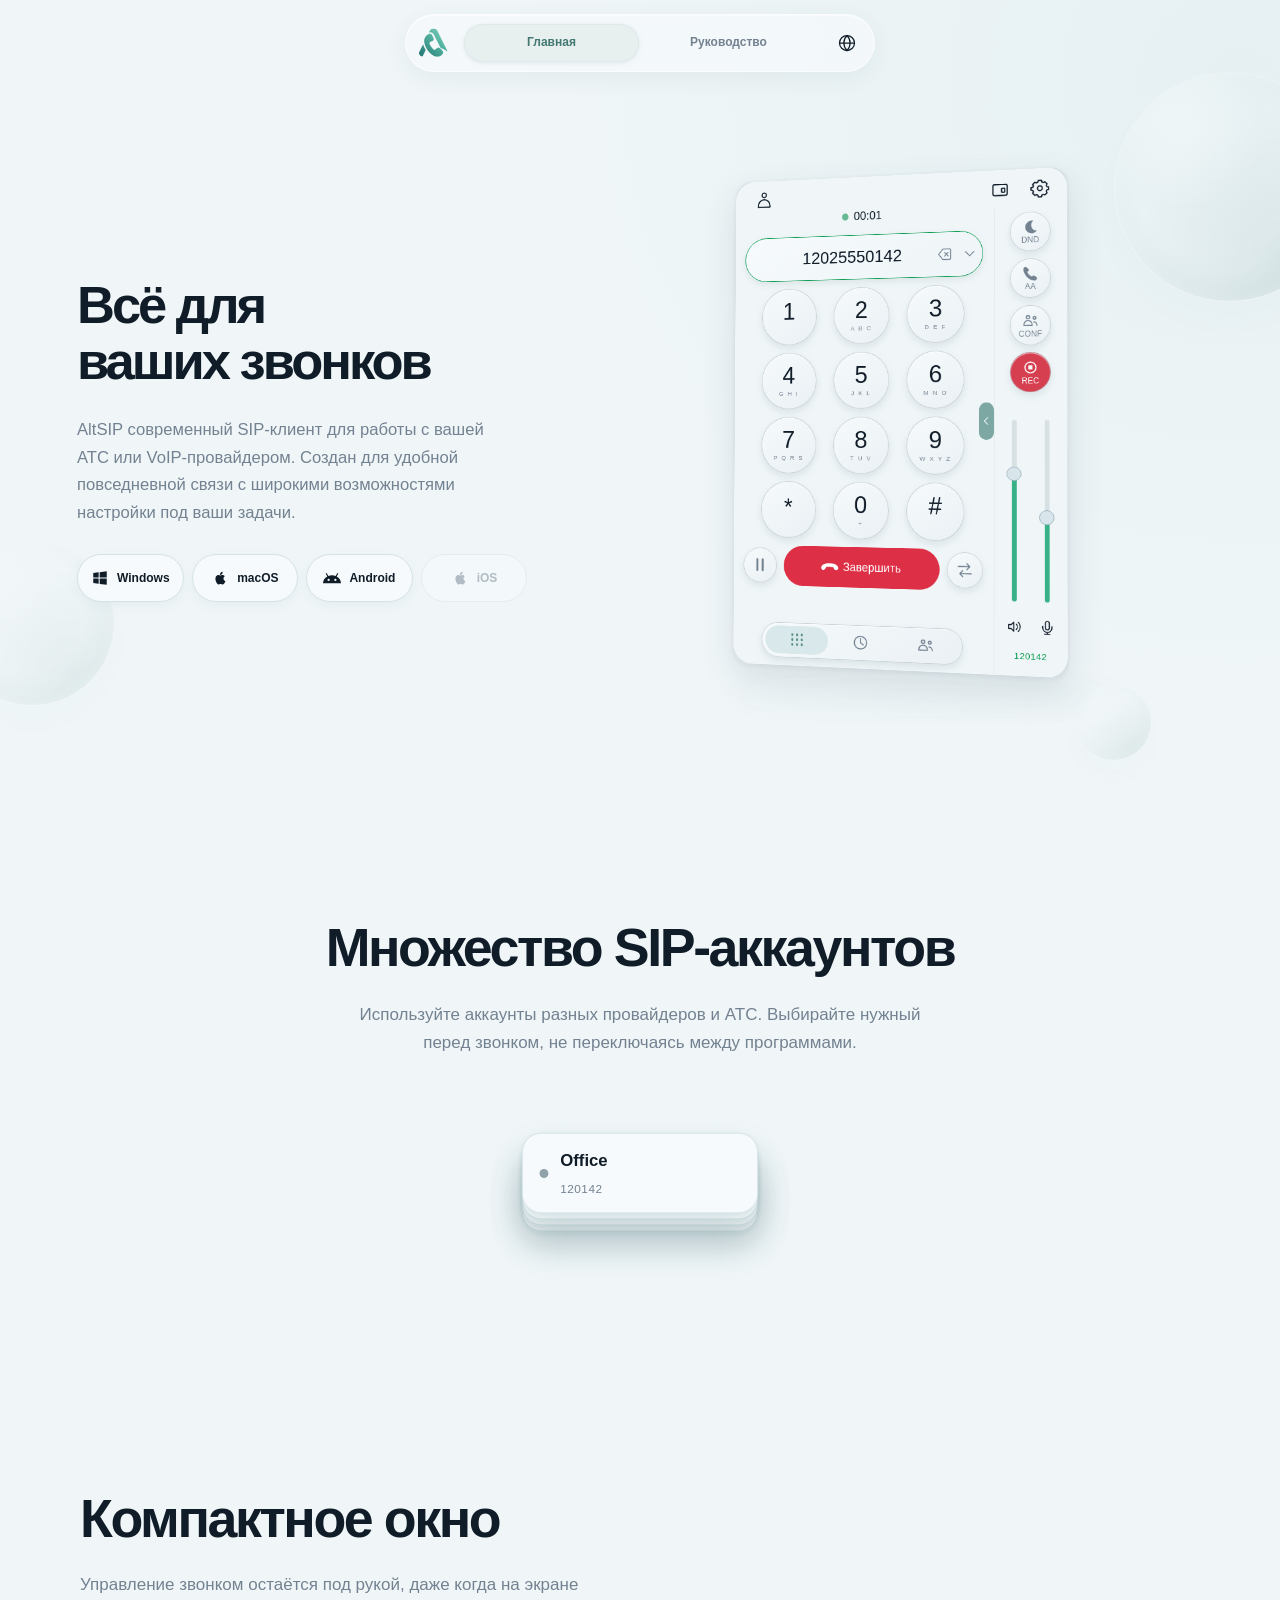
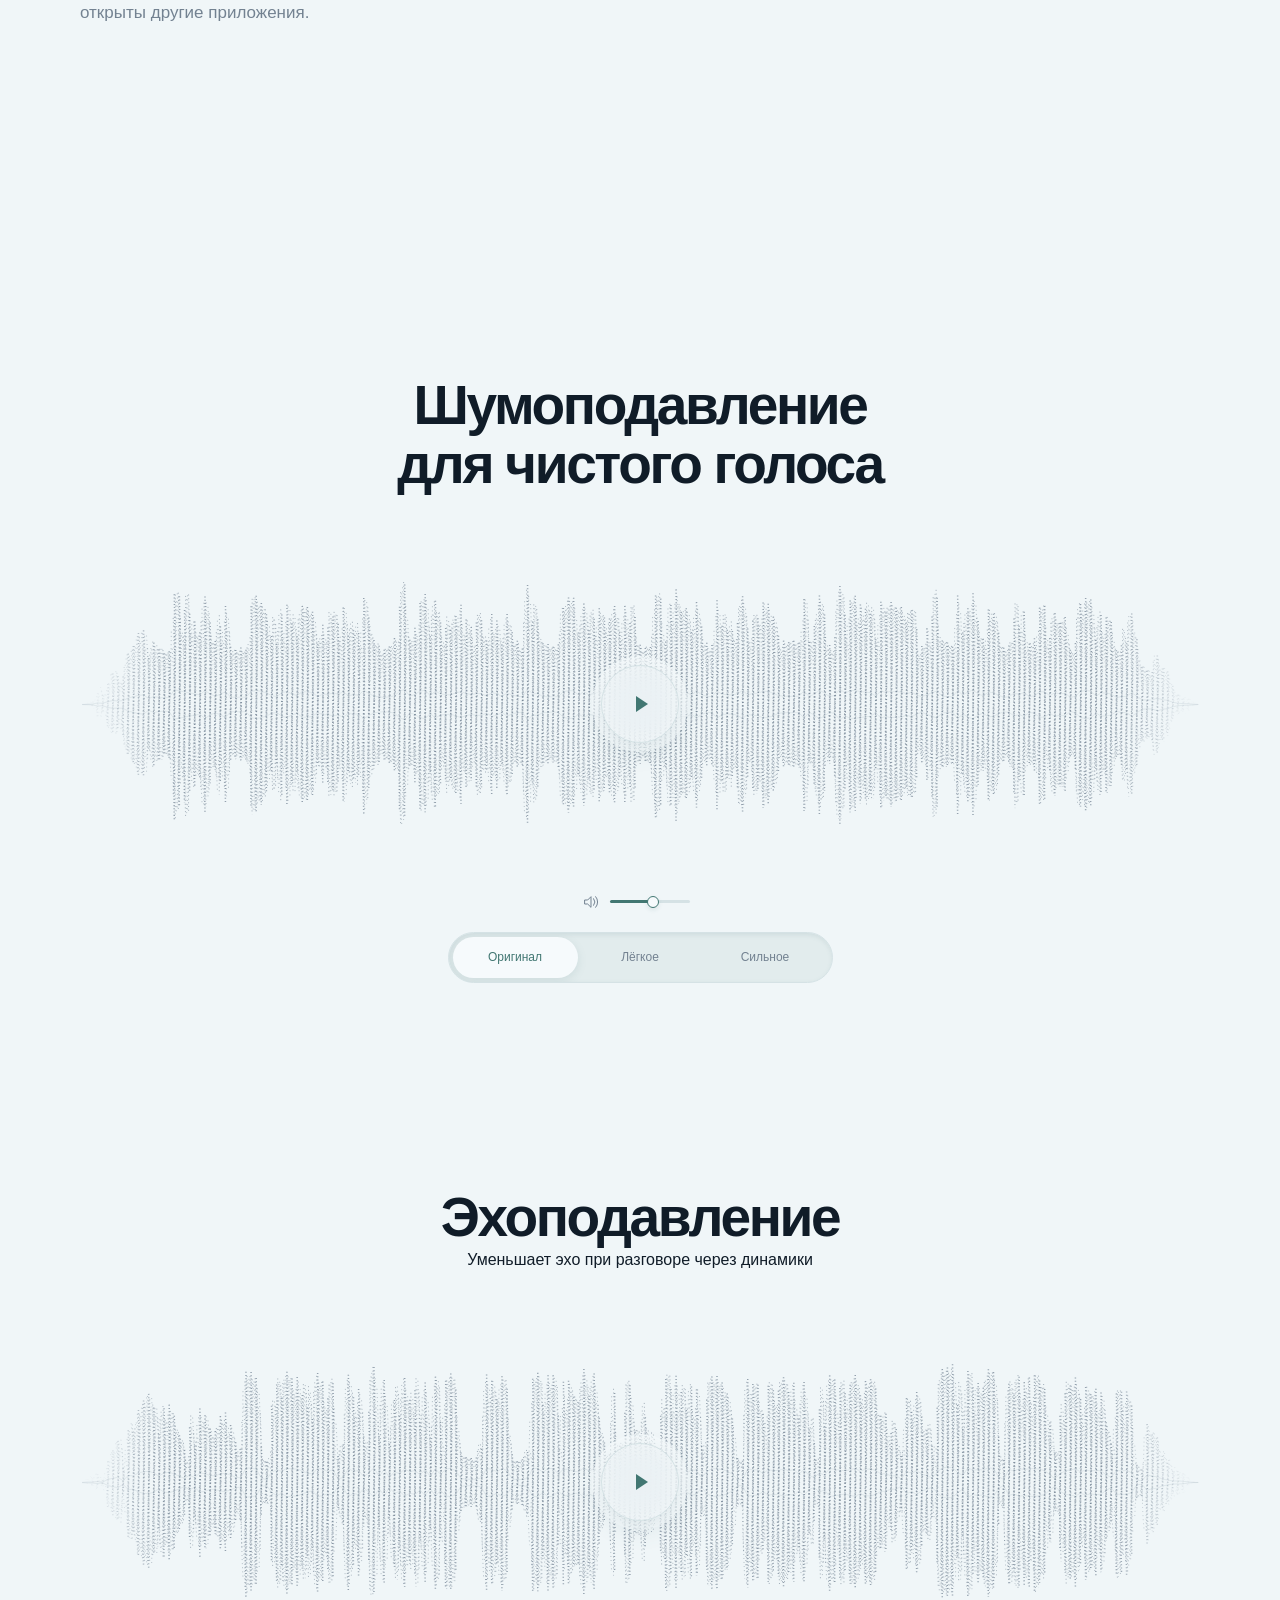
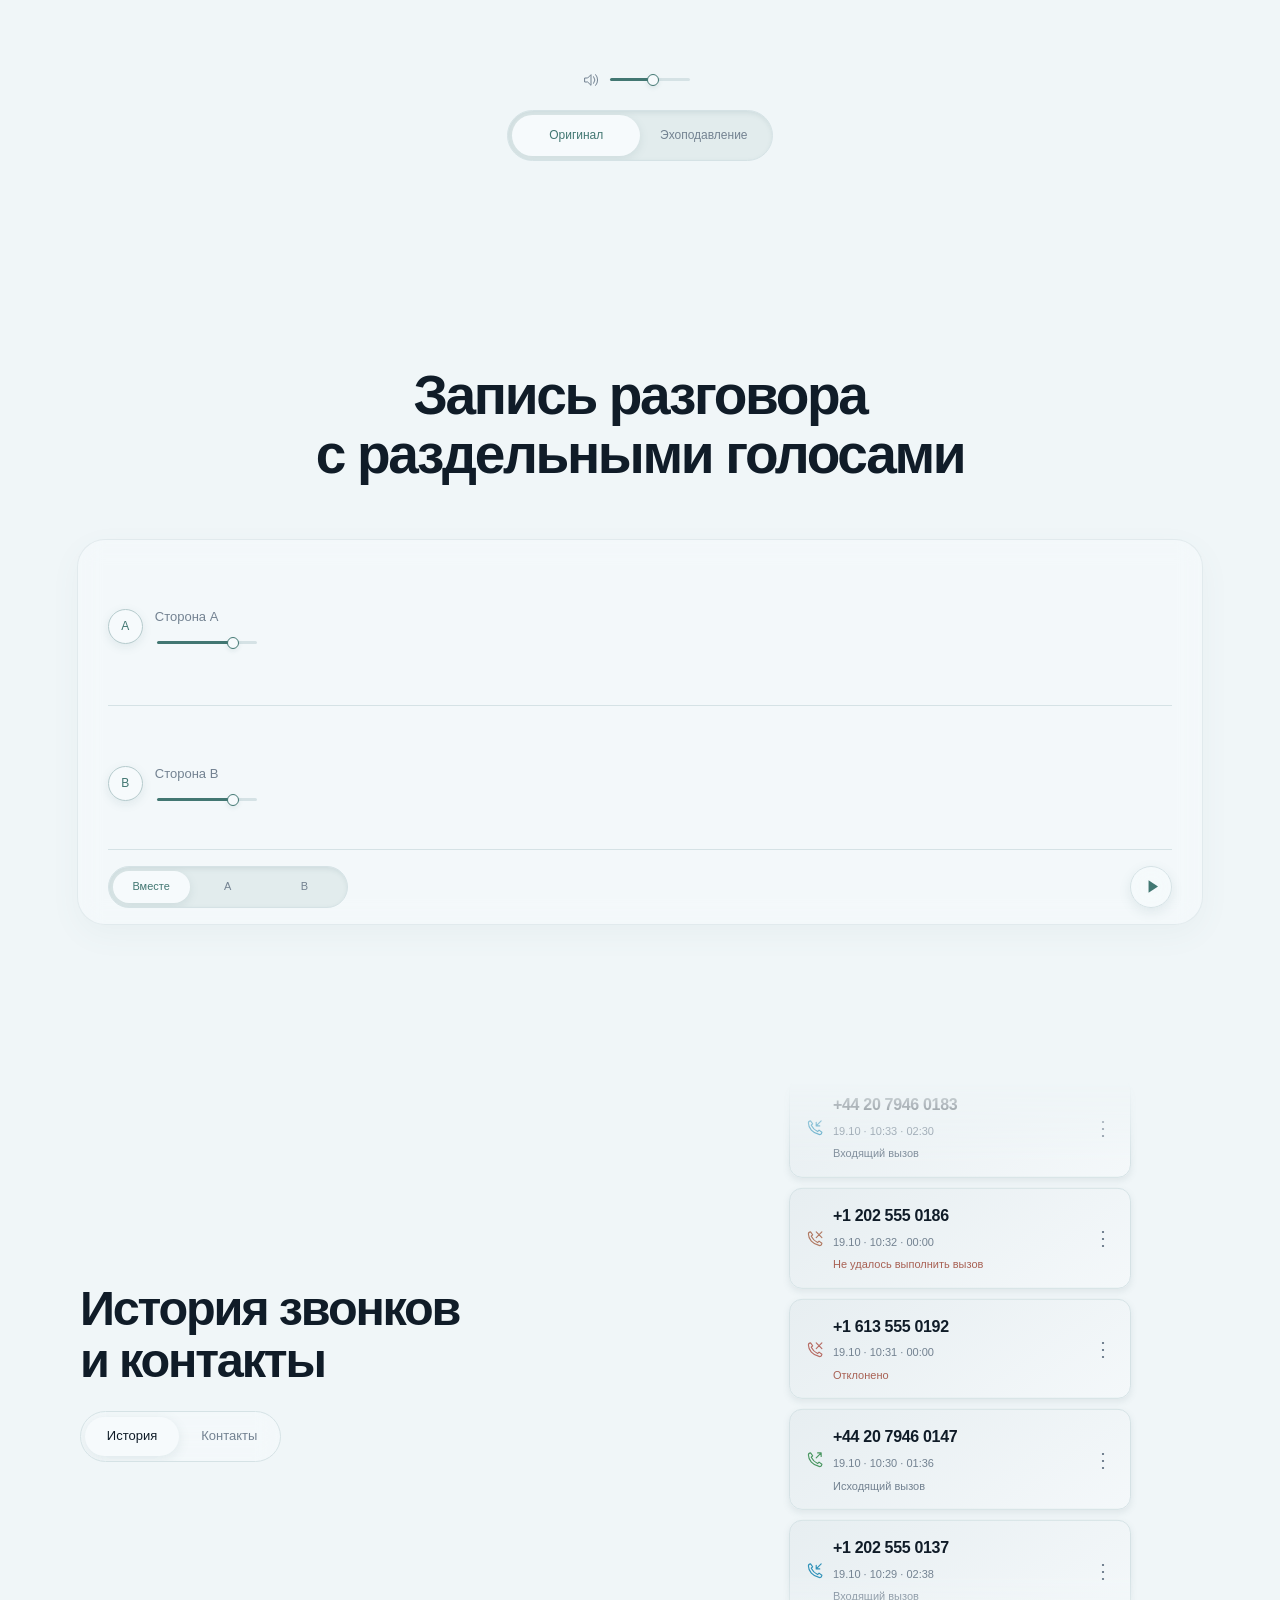
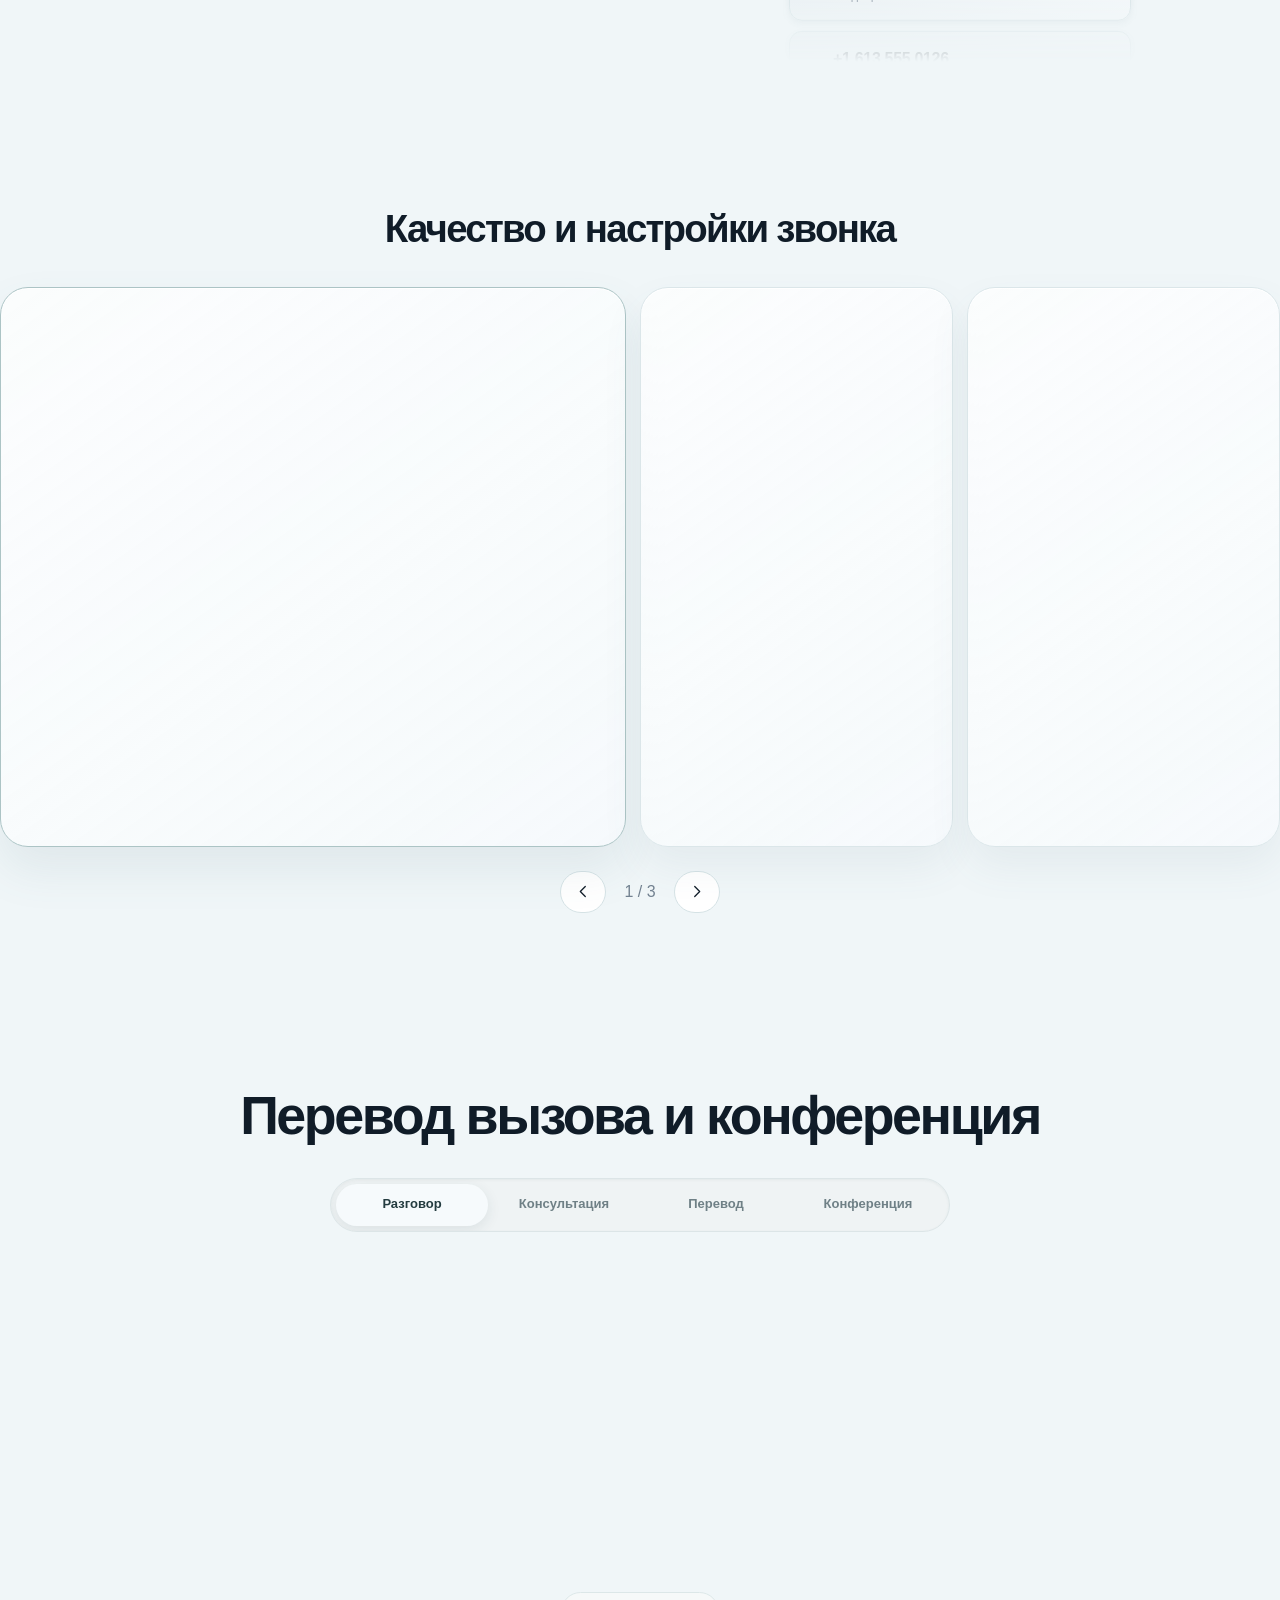
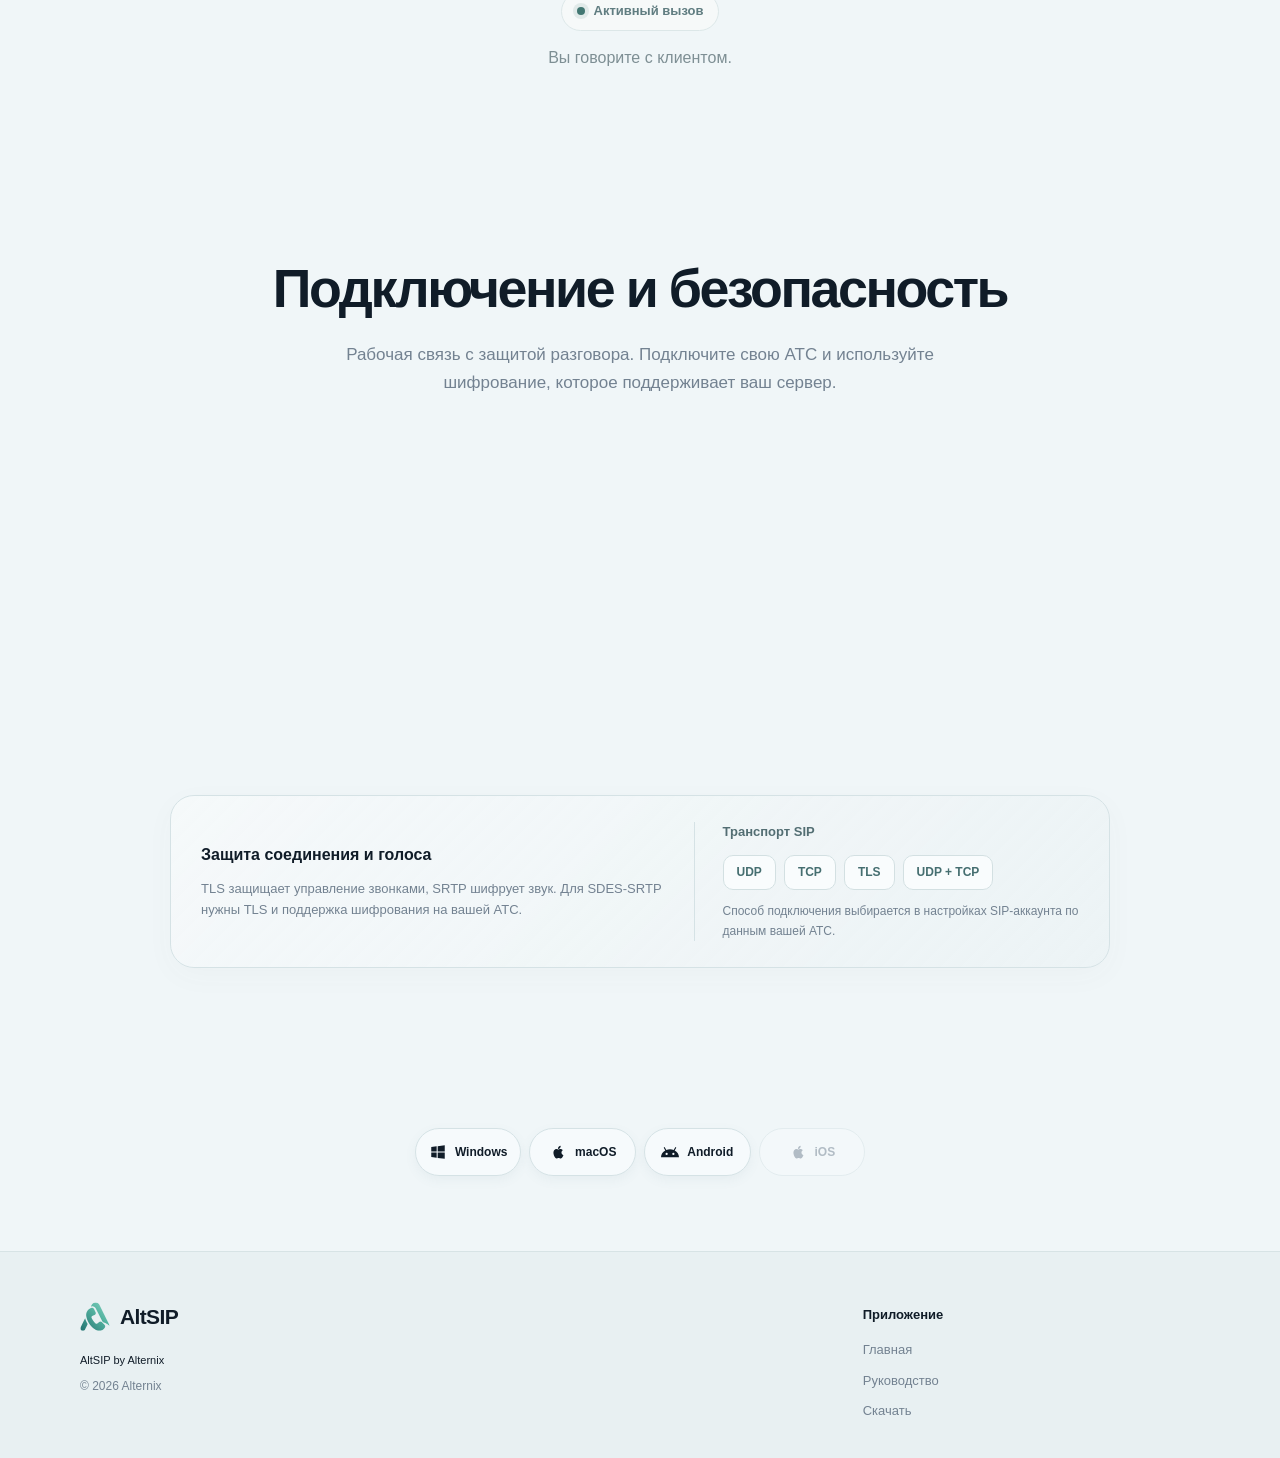
==== commit 4c3eb6f8: "Update macOS downloads to 0.1.75 build89 for Apple Silicon and Intel" ====
--- a/index.html
+++ b/index.html
@@ -1,5 +1,5 @@
 <!doctype html>
-<html lang="ru"><head><meta charset="utf-8"><meta name="viewport" content="width=device-width,initial-scale=1"><title>AltSIP | SIP-клиент для вашей телефонии</title><meta name="description" content="Софтфон для звонков через вашего SIP-провайдера или рабочую телефонию."><meta property="og:title" content="AltSIP | SIP-клиент для вашей телефонии"><meta property="og:description" content="Софтфон для звонков через вашего SIP-провайдера или рабочую телефонию."><meta name="robots" content="noindex,nofollow"><meta name="altsip-audio-revision" content="d81316233556"><meta name="theme-color" content="#eff5f6"><link rel="icon" href="assets/icon.png"><link rel="stylesheet" href="style.css?v=14defea4f8b7"><link rel="stylesheet" href="demo-app.css?v=3cf6b6edede5"><link rel="stylesheet" href="guide.css?v=b70c171cb1ae"><link rel="stylesheet" href="presentation.css?v=deb7fc3d13be"><link rel="stylesheet" href="home.css?v=a27cb78341da"><link rel="stylesheet" href="product-details.css?v=e5f3601f4b69"><link rel="stylesheet" href="connection-scenes.css?v=22c87a8289f9"><link rel="stylesheet" href="hero-motion.css?v=38f2ab4b9ba9"><script defer src="locales.js?v=30ba3d469219"></script><script defer src="releases.js?v=2664d048875a"></script><script defer src="owner-waveforms.js?v=f6e4b6ddcce7"></script><script defer src="audio-engine.js?v=7d99609cf5ab"></script><script defer src="wave-renderer.js?v=c137aee2f641"></script><script defer src="demo-locales.js?v=926282124738"></script><script defer src="demo-fixtures.js?v=5a1b3ef2c4a5"></script><script defer src="demo-app.js?v=d6d904a835ac"></script><script defer src="demo-tour.js?v=c483cf385665"></script><script defer src="guide-current.js?v=d35886d37e3a"></script><script defer src="guide.js?v=73ad6a2656e2"></script><script defer src="feature-gallery.js?v=d8f97958c95c"></script><script defer src="product-details.js?v=979802021ca1"></script><script defer src="connection-scenes.js?v=bbd32a1fe346"></script><script defer src="home-content.js?v=e4d431e8aa3e"></script><script defer src="atmosphere.js?v=7ba077ddc36a"></script><script defer src="app.js?v=0ddb26c8a329"></script><script src="site-routes.js?v=2fbef1f44652"></script></head>
+<html lang="ru"><head><meta charset="utf-8"><meta name="viewport" content="width=device-width,initial-scale=1"><title>AltSIP | SIP-клиент для вашей телефонии</title><meta name="description" content="Софтфон для звонков через вашего SIP-провайдера или рабочую телефонию."><meta property="og:title" content="AltSIP | SIP-клиент для вашей телефонии"><meta property="og:description" content="Софтфон для звонков через вашего SIP-провайдера или рабочую телефонию."><meta name="robots" content="noindex,nofollow"><meta name="altsip-audio-revision" content="d81316233556"><meta name="theme-color" content="#eff5f6"><link rel="icon" href="assets/icon.png"><link rel="stylesheet" href="style.css?v=14defea4f8b7"><link rel="stylesheet" href="demo-app.css?v=3cf6b6edede5"><link rel="stylesheet" href="guide.css?v=b70c171cb1ae"><link rel="stylesheet" href="presentation.css?v=deb7fc3d13be"><link rel="stylesheet" href="home.css?v=a27cb78341da"><link rel="stylesheet" href="product-details.css?v=e5f3601f4b69"><link rel="stylesheet" href="connection-scenes.css?v=22c87a8289f9"><link rel="stylesheet" href="hero-motion.css?v=38f2ab4b9ba9"><script defer src="locales.js?v=30ba3d469219"></script><script defer src="releases.js?v=77ed6e7f7e4b"></script><script defer src="owner-waveforms.js?v=f6e4b6ddcce7"></script><script defer src="audio-engine.js?v=7d99609cf5ab"></script><script defer src="wave-renderer.js?v=c137aee2f641"></script><script defer src="demo-locales.js?v=926282124738"></script><script defer src="demo-fixtures.js?v=5a1b3ef2c4a5"></script><script defer src="demo-app.js?v=d6d904a835ac"></script><script defer src="demo-tour.js?v=c483cf385665"></script><script defer src="guide-current.js?v=d35886d37e3a"></script><script defer src="guide.js?v=73ad6a2656e2"></script><script defer src="feature-gallery.js?v=d8f97958c95c"></script><script defer src="product-details.js?v=979802021ca1"></script><script defer src="connection-scenes.js?v=bbd32a1fe346"></script><script defer src="home-content.js?v=e4d431e8aa3e"></script><script defer src="atmosphere.js?v=7ba077ddc36a"></script><script defer src="app.js?v=0ddb26c8a329"></script><script src="site-routes.js?v=2fbef1f44652"></script></head>
 <body id="top"><svg class="svg-defs" aria-hidden="true"><defs><symbol id="i-server" viewBox="0 0 24 24"><rect x="3" y="3" width="18" height="7" rx="2"/><rect x="3" y="14" width="18" height="7" rx="2"/><path d="M7 6.5h.1M7 17.5h.1M11 6.5h6M11 17.5h6"/></symbol>
 <symbol id="i-arrow" viewBox="0 0 24 24"><path d="M4 12h16m-6-6 6 6-6 6"/></symbol><symbol id="i-down" viewBox="0 0 24 24"><path d="M12 3v18m-6-6 6 6 6-6"/></symbol>
 <symbol id="i-play" viewBox="0 0 24 24"><path d="m7 4 12 8-12 8Z"/></symbol><symbol id="i-pause" viewBox="0 0 24 24"><path d="M8 5v14M16 5v14"/></symbol><symbol id="i-volume" viewBox="0 0 24 24"><path d="M3 9h4l5-5v16l-5-5H3Zm13-2a8 8 0 0 1 0 10m3-13a12 12 0 0 1 0 16"/></symbol>
@@ -11,10 +11,10 @@
 
 <div class="site-atmosphere" aria-hidden="true"><i class="glass-sphere"></i><i class="glass-sphere"></i><i class="glass-sphere"></i></div><header class="header"><a class="brand" href="#top" aria-label="AltSIP"><img src="assets/mark.svg" width="34" height="34" alt=""></a><nav class="page-tabs" role="tablist" data-label="navigation" aria-label="Разделы сайта"><i></i><button type="button" id="tab-home" role="tab" aria-selected="true" aria-controls="home-view" data-page="home"><span data-copy="navHome">Главная</span></button><button type="button" id="tab-guide" role="tab" aria-selected="false" tabindex="-1" aria-controls="guide-view" data-page="guide"><span data-copy="navGuide">Руководство</span></button></nav><div class="language-menu"><button type="button" id="language-trigger" aria-expanded="false" data-label="language" aria-label="Язык"><span id="language-current" class="visually-hidden">Русский</span><svg aria-hidden="true" viewBox="0 0 24 24"><circle cx="12" cy="12" r="9"/><path d="M3 12h18M12 3c5 5 5 13 0 18M12 3c-5 5-5 13 0 18"/></svg></button><div class="language-options" hidden role="group" data-label="language" aria-label="Язык"><button type="button" data-language="de" lang="de" aria-pressed="false">Deutsch</button><button type="button" data-language="en" lang="en" aria-pressed="false">English</button><button type="button" data-language="es" lang="es" aria-pressed="false">Español</button><button type="button" data-language="fr" lang="fr" aria-pressed="false">Français</button><button type="button" data-language="it" lang="it" aria-pressed="false">Italiano</button><button type="button" data-language="pl" lang="pl" aria-pressed="false">Polski</button><button type="button" data-language="pt" lang="pt" aria-pressed="false">Português</button><button type="button" data-language="ru" lang="ru" aria-pressed="true">Русский</button><button type="button" data-language="uk" lang="uk" aria-pressed="false">Українська</button></div></div></header>
 <main id="main"><div id="home-view" class="page-view" role="tabpanel" aria-labelledby="tab-home">
-<section class="hero-story" id="hero-story"><div class="hero-atmosphere" aria-hidden="true"><div class="glass-ribbon"></div><div class="glass-bead one"></div><div class="glass-bead two"></div><div class="glass-bead three"></div></div><div class="hero"><div class="hero-copy"><h1><span data-copy="heroTitle">Всё для ваших звонков</span></h1><p><span data-copy="heroBody">AltSIP современный SIP-клиент для работы с вашей АТС или VoIP-провайдером. Создан для удобной повседневной связи с широкими возможностями настройки под ваши задачи.</span></p><div class="downloads downloads-top"><a class="download-button windows" href="https://github.com/AlternixApps/AltSIP-Releases/releases/download/windows-wpf-beta-0.1.354/AltSIP-Setup.exe" data-release="windows" aria-label="Windows"><svg aria-hidden="true"><use href="#i-windows"></use></svg><span>Windows</span></a><details class="mac-choice"><summary class="download-button mac" data-label="downloadMac" aria-label="Скачать для macOS"><svg aria-hidden="true"><use href="#i-apple"></use></svg><span>macOS</span></summary><div class="mac-options"><a href="https://github.com/AlternixApps/AltSIP-Releases/releases/download/macos-swift-beta-0.1.73-build87/AltSIP-Swift-0.1.73-build87-arm64.dmg" data-release="macArm"><span>Apple Silicon</span></a><a href="https://github.com/AlternixApps/AltSIP-Releases/releases/download/macos-swift-beta-0.1.73-build87/AltSIP-Swift-0.1.73-build87-x86_64.dmg" data-release="macIntel"><span>Intel</span></a></div></details><a class="download-button android" href="https://play.google.com/store/apps/details?id=com.alternix.altsip" aria-label="Android — Google Play"><svg aria-hidden="true"><use href="#i-android"></use></svg><span>Android</span></a><button class="download-button ios" type="button" disabled><svg aria-hidden="true"><use href="#i-apple"></use></svg><span>iOS</span></button></div></div><div class="demo-stage" id="demo-stage"><div class="demo-position"><div class="demo-angle"><div class="demo-turn"><div class="demo-depth" aria-hidden="true"><i></i><i></i><i></i><i></i><i></i><i></i><i></i><i></i><i></i><i></i></div><div class="demo-front"><div id="sip-demo" inert aria-hidden="true"></div></div><div class="demo-back" aria-hidden="true"><img src="assets/mark.svg" alt=""></div></div></div></div><div class="glass-dock" aria-hidden="true"></div></div></div></section>
-<div id="home-overview"></div><section class="download-section home-download" id="download"><div class="downloads downloads-home"><a class="download-button windows" href="https://github.com/AlternixApps/AltSIP-Releases/releases/download/windows-wpf-beta-0.1.354/AltSIP-Setup.exe" data-release="windows" aria-label="Windows"><svg aria-hidden="true"><use href="#i-windows"></use></svg><span>Windows</span></a><details class="mac-choice"><summary class="download-button mac" data-label="downloadMac" aria-label="Скачать для macOS"><svg aria-hidden="true"><use href="#i-apple"></use></svg><span>macOS</span></summary><div class="mac-options"><a href="https://github.com/AlternixApps/AltSIP-Releases/releases/download/macos-swift-beta-0.1.73-build87/AltSIP-Swift-0.1.73-build87-arm64.dmg" data-release="macArm"><span>Apple Silicon</span></a><a href="https://github.com/AlternixApps/AltSIP-Releases/releases/download/macos-swift-beta-0.1.73-build87/AltSIP-Swift-0.1.73-build87-x86_64.dmg" data-release="macIntel"><span>Intel</span></a></div></details><a class="download-button android" href="https://play.google.com/store/apps/details?id=com.alternix.altsip" aria-label="Android — Google Play"><svg aria-hidden="true"><use href="#i-android"></use></svg><span>Android</span></a><button class="download-button ios" type="button" disabled><svg aria-hidden="true"><use href="#i-apple"></use></svg><span>iOS</span></button></div></section><div id="audio-sections" hidden><section class="sound section" id="sound"><div class="section-heading reveal"><h2><span data-copy="soundTitle">Шумоподавление
+<section class="hero-story" id="hero-story"><div class="hero-atmosphere" aria-hidden="true"><div class="glass-ribbon"></div><div class="glass-bead one"></div><div class="glass-bead two"></div><div class="glass-bead three"></div></div><div class="hero"><div class="hero-copy"><h1><span data-copy="heroTitle">Всё для ваших звонков</span></h1><p><span data-copy="heroBody">AltSIP современный SIP-клиент для работы с вашей АТС или VoIP-провайдером. Создан для удобной повседневной связи с широкими возможностями настройки под ваши задачи.</span></p><div class="downloads downloads-top"><a class="download-button windows" href="https://github.com/AlternixApps/AltSIP-Releases/releases/download/windows-wpf-beta-0.1.354/AltSIP-Setup.exe" data-release="windows" aria-label="Windows"><svg aria-hidden="true"><use href="#i-windows"></use></svg><span>Windows</span></a><details class="mac-choice"><summary class="download-button mac" data-label="downloadMac" aria-label="Скачать для macOS"><svg aria-hidden="true"><use href="#i-apple"></use></svg><span>macOS</span></summary><div class="mac-options"><a href="https://github.com/AlternixApps/AltSIP-Releases/releases/download/macos-swift-beta-0.1.75-build89/AltSIP-Swift-0.1.75-build89-arm64.dmg" data-release="macArm"><span>Apple Silicon</span></a><a href="https://github.com/AlternixApps/AltSIP-Releases/releases/download/macos-swift-beta-0.1.75-build89/AltSIP-Swift-0.1.75-build89-x86_64.dmg" data-release="macIntel"><span>Intel</span></a></div></details><a class="download-button android" href="https://play.google.com/store/apps/details?id=com.alternix.altsip" aria-label="Android — Google Play"><svg aria-hidden="true"><use href="#i-android"></use></svg><span>Android</span></a><button class="download-button ios" type="button" disabled><svg aria-hidden="true"><use href="#i-apple"></use></svg><span>iOS</span></button></div></div><div class="demo-stage" id="demo-stage"><div class="demo-position"><div class="demo-angle"><div class="demo-turn"><div class="demo-depth" aria-hidden="true"><i></i><i></i><i></i><i></i><i></i><i></i><i></i><i></i><i></i><i></i></div><div class="demo-front"><div id="sip-demo" inert aria-hidden="true"></div></div><div class="demo-back" aria-hidden="true"><img src="assets/mark.svg" alt=""></div></div></div></div><div class="glass-dock" aria-hidden="true"></div></div></div></section>
+<div id="home-overview"></div><section class="download-section home-download" id="download"><div class="downloads downloads-home"><a class="download-button windows" href="https://github.com/AlternixApps/AltSIP-Releases/releases/download/windows-wpf-beta-0.1.354/AltSIP-Setup.exe" data-release="windows" aria-label="Windows"><svg aria-hidden="true"><use href="#i-windows"></use></svg><span>Windows</span></a><details class="mac-choice"><summary class="download-button mac" data-label="downloadMac" aria-label="Скачать для macOS"><svg aria-hidden="true"><use href="#i-apple"></use></svg><span>macOS</span></summary><div class="mac-options"><a href="https://github.com/AlternixApps/AltSIP-Releases/releases/download/macos-swift-beta-0.1.75-build89/AltSIP-Swift-0.1.75-build89-arm64.dmg" data-release="macArm"><span>Apple Silicon</span></a><a href="https://github.com/AlternixApps/AltSIP-Releases/releases/download/macos-swift-beta-0.1.75-build89/AltSIP-Swift-0.1.75-build89-x86_64.dmg" data-release="macIntel"><span>Intel</span></a></div></details><a class="download-button android" href="https://play.google.com/store/apps/details?id=com.alternix.altsip" aria-label="Android — Google Play"><svg aria-hidden="true"><use href="#i-android"></use></svg><span>Android</span></a><button class="download-button ios" type="button" disabled><svg aria-hidden="true"><use href="#i-apple"></use></svg><span>iOS</span></button></div></section><div id="audio-sections" hidden><section class="sound section" id="sound"><div class="section-heading reveal"><h2><span data-copy="soundTitle">Шумоподавление
 для чистого голоса</span></h2></div><div class="sound-sculpture reveal" id="sound-player"><canvas id="noise-wave" width="1200" height="380" aria-hidden="true"></canvas><button class="orb-play" id="noise-play" type="button" data-label="play" aria-label="Слушать"><svg aria-hidden="true"><use href="#i-play"></use></svg></button></div><div class="sound-console reveal"><div class="wave-caption"><label class="volume-control"><svg aria-hidden="true"><use href="#i-volume"></use></svg><input id="master-volume" type="range" min="0" max="100" value="55" data-label="volume" aria-label="Громкость"></label></div><div class="audio-processing-row"><div class="segmented noise-mode" role="group" data-label="processing" aria-label="Обработка звука"><span class="capsule-track" aria-hidden="true"><i></i></span><button data-noise-mode="original" aria-pressed="true" type="button"><span data-copy="original">Оригинал</span></button><button data-noise-mode="light" aria-pressed="false" type="button"><span data-copy="light">Лёгкое</span></button><button data-noise-mode="high" aria-pressed="false" type="button"><span data-copy="high">Сильное</span></button></div></div><p id="noise-error" class="player-error" role="status"></p></div></section>
 <section class="echo-section section" id="echo"><div class="section-heading reveal"><h2><span data-copy="echoTitle">Эхоподавление</span></h2><p class="lab-lead"><span data-copy="echoBody">Уменьшает эхо при разговоре через динамики</span></p></div><div class="echo-sculpture sound-sculpture reveal" id="echo-player"><canvas id="echo-wave" width="1200" height="380" aria-hidden="true"></canvas><button class="orb-play" id="echo-play" type="button" data-label="play" aria-label="Слушать"><svg aria-hidden="true"><use href="#i-play"></use></svg></button></div><div class="sound-console reveal"><div class="wave-caption"><label class="volume-control"><svg aria-hidden="true"><use href="#i-volume"></use></svg><input id="echo-volume" type="range" min="0" max="100" value="55" data-label="volume" aria-label="Громкость"></label></div><div class="audio-processing-row"><div class="segmented echo-mode" role="group" data-label="processing" aria-label="Обработка звука"><span class="capsule-track" aria-hidden="true"><i></i></span><button data-echo-mode="original" aria-pressed="true" type="button"><span data-copy="echoOriginal">Оригинал</span></button><button data-echo-mode="processed" aria-pressed="false" type="button"><span data-copy="echoProcessed">Эхоподавление</span></button></div></div><p id="echo-error" class="player-error" role="status"></p></div></section>
 <section class="record section" id="record"><div class="record-shell"><div class="record-copy reveal"><h2><span data-copy="recordTitle">Запись разговора
 с раздельными голосами</span></h2></div><div class="mixer reveal" id="record-player"><div class="track" data-track="a"><div class="track-info"><button type="button" class="track-letter" data-track-solo="a" aria-label="Solo A" aria-pressed="false">A</button><span><span data-copy="sideA">Сторона A</span></span><input id="gain-a" type="range" min="0" max="100" value="80" data-label="gainA" aria-label="Громкость стороны A"></div><canvas id="wave-a" width="700" height="150" aria-hidden="true"></canvas></div><div class="track" data-track="b"><div class="track-info"><button type="button" class="track-letter" data-track-solo="b" aria-label="Solo B" aria-pressed="false">B</button><span><span data-copy="sideB">Сторона B</span></span><input id="gain-b" type="range" min="0" max="100" value="80" data-label="gainB" aria-label="Громкость стороны B"></div><canvas id="wave-b" width="700" height="150" aria-hidden="true"></canvas></div><div class="record-transport"><div class="track-selection segmented" role="group" data-label="trackChoice" aria-label="Дорожки записи"><span class="capsule-track" aria-hidden="true"><i></i></span><button data-solo="both" aria-pressed="true"><span data-copy="both">Вместе</span></button><button data-solo="a" aria-pressed="false">A</button><button data-solo="b" aria-pressed="false">B</button></div><div class="time-and-play"><button class="round-play" id="record-play" type="button" data-label="play" aria-label="Слушать"><svg aria-hidden="true"><use href="#i-play"></use></svg></button></div></div><p id="record-error" class="player-error" role="status"></p></div></div></section>
-</div></div><section id="guide-view" class="page-view" role="tabpanel" aria-labelledby="tab-guide" hidden><div id="guide"></div></section></main><footer class="site-footer"><div class="footer-inner"><div class="footer-about"><a href="#home" data-route="home" data-anchor="hero-story" class="footer-brand"><img src="assets/mark.svg" width="30" height="30" alt=""><span>AltSIP</span></a><a class="footer-credit" href="https://alternixapps.github.io/"><span data-copy="footer">AltSIP by Alternix</span></a><p class="footer-copyright">© 2026 Alternix</p></div><nav data-label="footerNavigation" aria-label="Навигация в подвале"><strong><span data-copy="footerProduct">Приложение</span></strong><a href="#home" data-route="home" data-anchor="hero-story"><span data-copy="navHome">Главная</span></a><a href="#guide" data-route="guide"><span data-copy="navGuide">Руководство</span></a><button type="button" class="footer-download" data-open-download><span data-copy="download">Скачать</span></button></nav></div></footer><dialog class="download-dialog" id="download-dialog" aria-labelledby="download-dialog-title"><button type="button" class="download-close" data-close-download data-label="close" aria-label="Закрыть">×</button><h2 id="download-dialog-title"><span data-copy="download">Скачать</span></h2><div class="downloads downloads-dialog"><a class="download-button windows" href="https://github.com/AlternixApps/AltSIP-Releases/releases/download/windows-wpf-beta-0.1.354/AltSIP-Setup.exe" data-release="windows" aria-label="Windows"><svg aria-hidden="true"><use href="#i-windows"></use></svg><span>Windows</span></a><details class="mac-choice"><summary class="download-button mac" data-label="downloadMac" aria-label="Скачать для macOS"><svg aria-hidden="true"><use href="#i-apple"></use></svg><span>macOS</span></summary><div class="mac-options"><a href="https://github.com/AlternixApps/AltSIP-Releases/releases/download/macos-swift-beta-0.1.73-build87/AltSIP-Swift-0.1.73-build87-arm64.dmg" data-release="macArm"><span>Apple Silicon</span></a><a href="https://github.com/AlternixApps/AltSIP-Releases/releases/download/macos-swift-beta-0.1.73-build87/AltSIP-Swift-0.1.73-build87-x86_64.dmg" data-release="macIntel"><span>Intel</span></a></div></details><a class="download-button android" href="https://play.google.com/store/apps/details?id=com.alternix.altsip" aria-label="Android — Google Play"><svg aria-hidden="true"><use href="#i-android"></use></svg><span>Android</span></a><button class="download-button ios" type="button" disabled><svg aria-hidden="true"><use href="#i-apple"></use></svg><span>iOS</span></button></div></dialog><a class="back-top" href="#top" data-label="backTop" aria-label="Наверх"><svg aria-hidden="true" viewBox="0 0 24 24"><path d="m6 14 6-6 6 6"/></svg></a></body></html>
+</div></div><section id="guide-view" class="page-view" role="tabpanel" aria-labelledby="tab-guide" hidden><div id="guide"></div></section></main><footer class="site-footer"><div class="footer-inner"><div class="footer-about"><a href="#home" data-route="home" data-anchor="hero-story" class="footer-brand"><img src="assets/mark.svg" width="30" height="30" alt=""><span>AltSIP</span></a><a class="footer-credit" href="https://alternixapps.github.io/"><span data-copy="footer">AltSIP by Alternix</span></a><p class="footer-copyright">© 2026 Alternix</p></div><nav data-label="footerNavigation" aria-label="Навигация в подвале"><strong><span data-copy="footerProduct">Приложение</span></strong><a href="#home" data-route="home" data-anchor="hero-story"><span data-copy="navHome">Главная</span></a><a href="#guide" data-route="guide"><span data-copy="navGuide">Руководство</span></a><button type="button" class="footer-download" data-open-download><span data-copy="download">Скачать</span></button></nav></div></footer><dialog class="download-dialog" id="download-dialog" aria-labelledby="download-dialog-title"><button type="button" class="download-close" data-close-download data-label="close" aria-label="Закрыть">×</button><h2 id="download-dialog-title"><span data-copy="download">Скачать</span></h2><div class="downloads downloads-dialog"><a class="download-button windows" href="https://github.com/AlternixApps/AltSIP-Releases/releases/download/windows-wpf-beta-0.1.354/AltSIP-Setup.exe" data-release="windows" aria-label="Windows"><svg aria-hidden="true"><use href="#i-windows"></use></svg><span>Windows</span></a><details class="mac-choice"><summary class="download-button mac" data-label="downloadMac" aria-label="Скачать для macOS"><svg aria-hidden="true"><use href="#i-apple"></use></svg><span>macOS</span></summary><div class="mac-options"><a href="https://github.com/AlternixApps/AltSIP-Releases/releases/download/macos-swift-beta-0.1.75-build89/AltSIP-Swift-0.1.75-build89-arm64.dmg" data-release="macArm"><span>Apple Silicon</span></a><a href="https://github.com/AlternixApps/AltSIP-Releases/releases/download/macos-swift-beta-0.1.75-build89/AltSIP-Swift-0.1.75-build89-x86_64.dmg" data-release="macIntel"><span>Intel</span></a></div></details><a class="download-button android" href="https://play.google.com/store/apps/details?id=com.alternix.altsip" aria-label="Android — Google Play"><svg aria-hidden="true"><use href="#i-android"></use></svg><span>Android</span></a><button class="download-button ios" type="button" disabled><svg aria-hidden="true"><use href="#i-apple"></use></svg><span>iOS</span></button></div></dialog><a class="back-top" href="#top" data-label="backTop" aria-label="Наверх"><svg aria-hidden="true" viewBox="0 0 24 24"><path d="m6 14 6-6 6 6"/></svg></a></body></html>
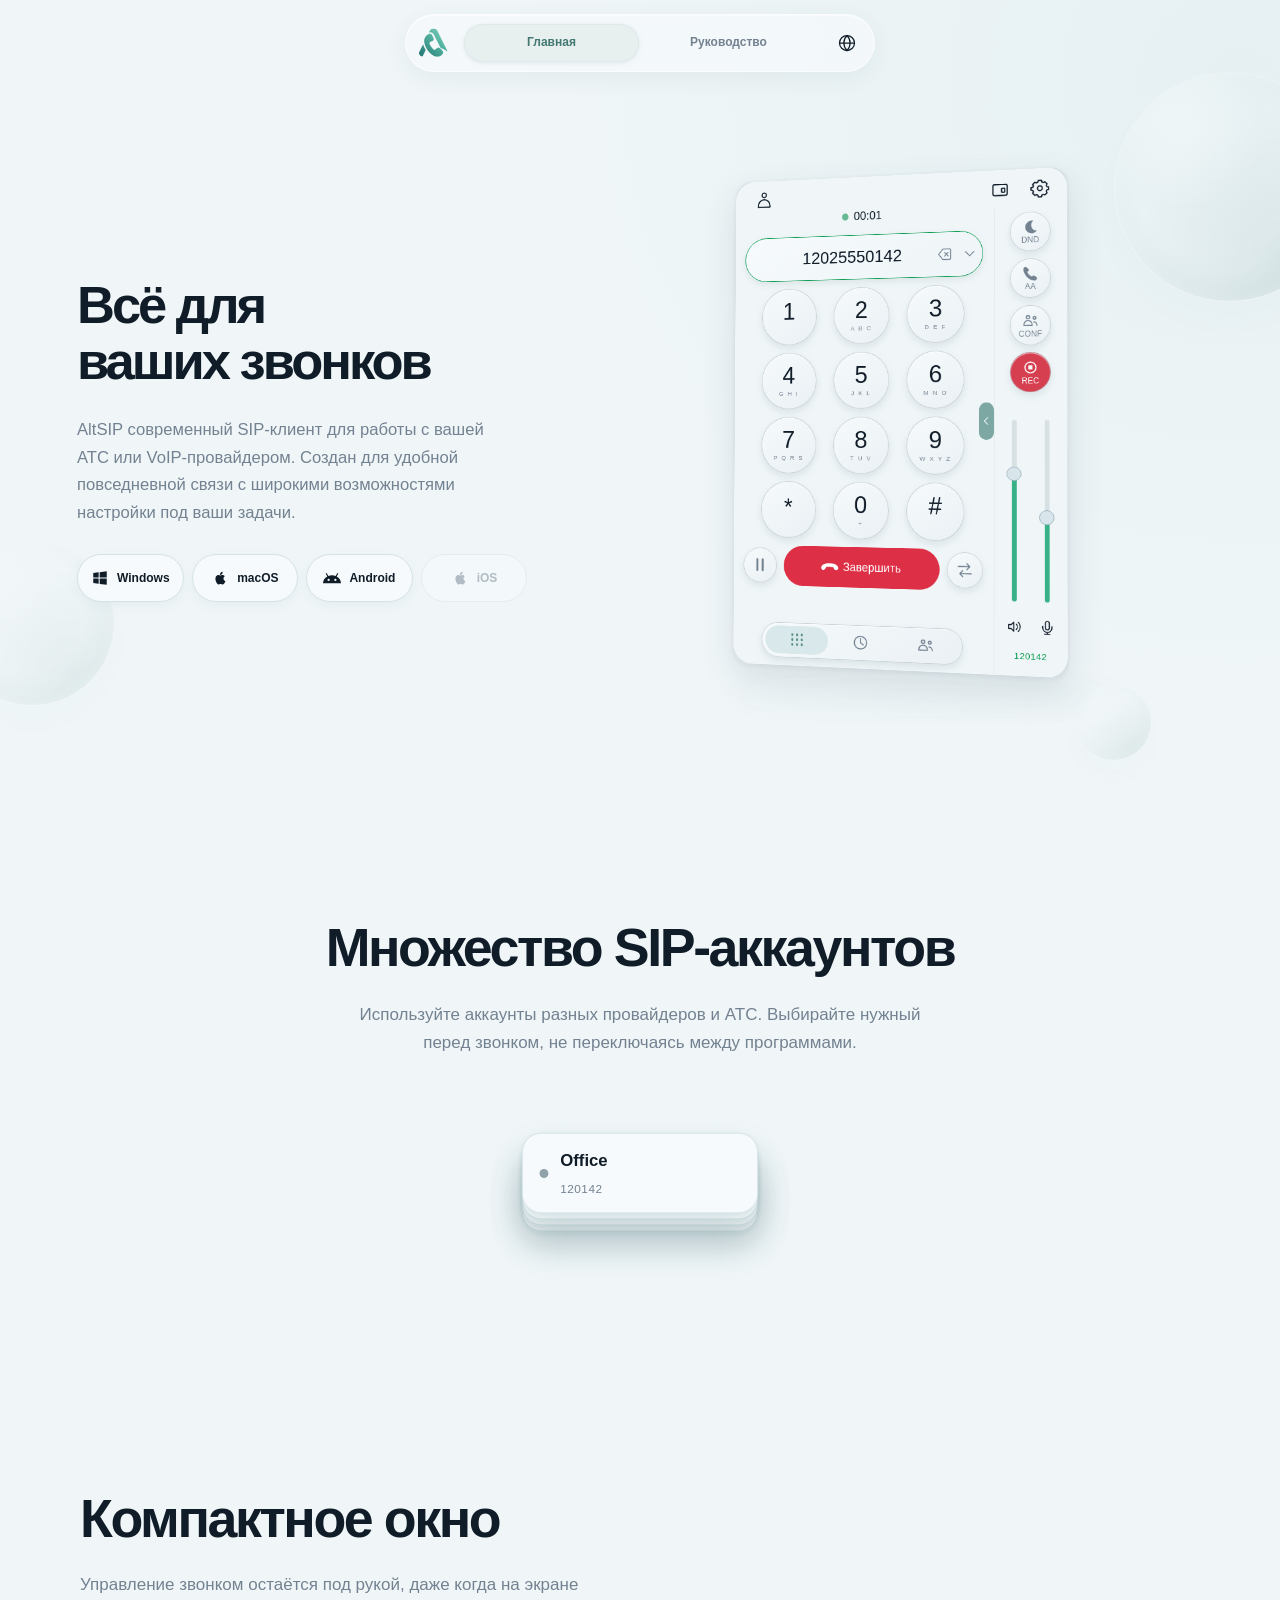
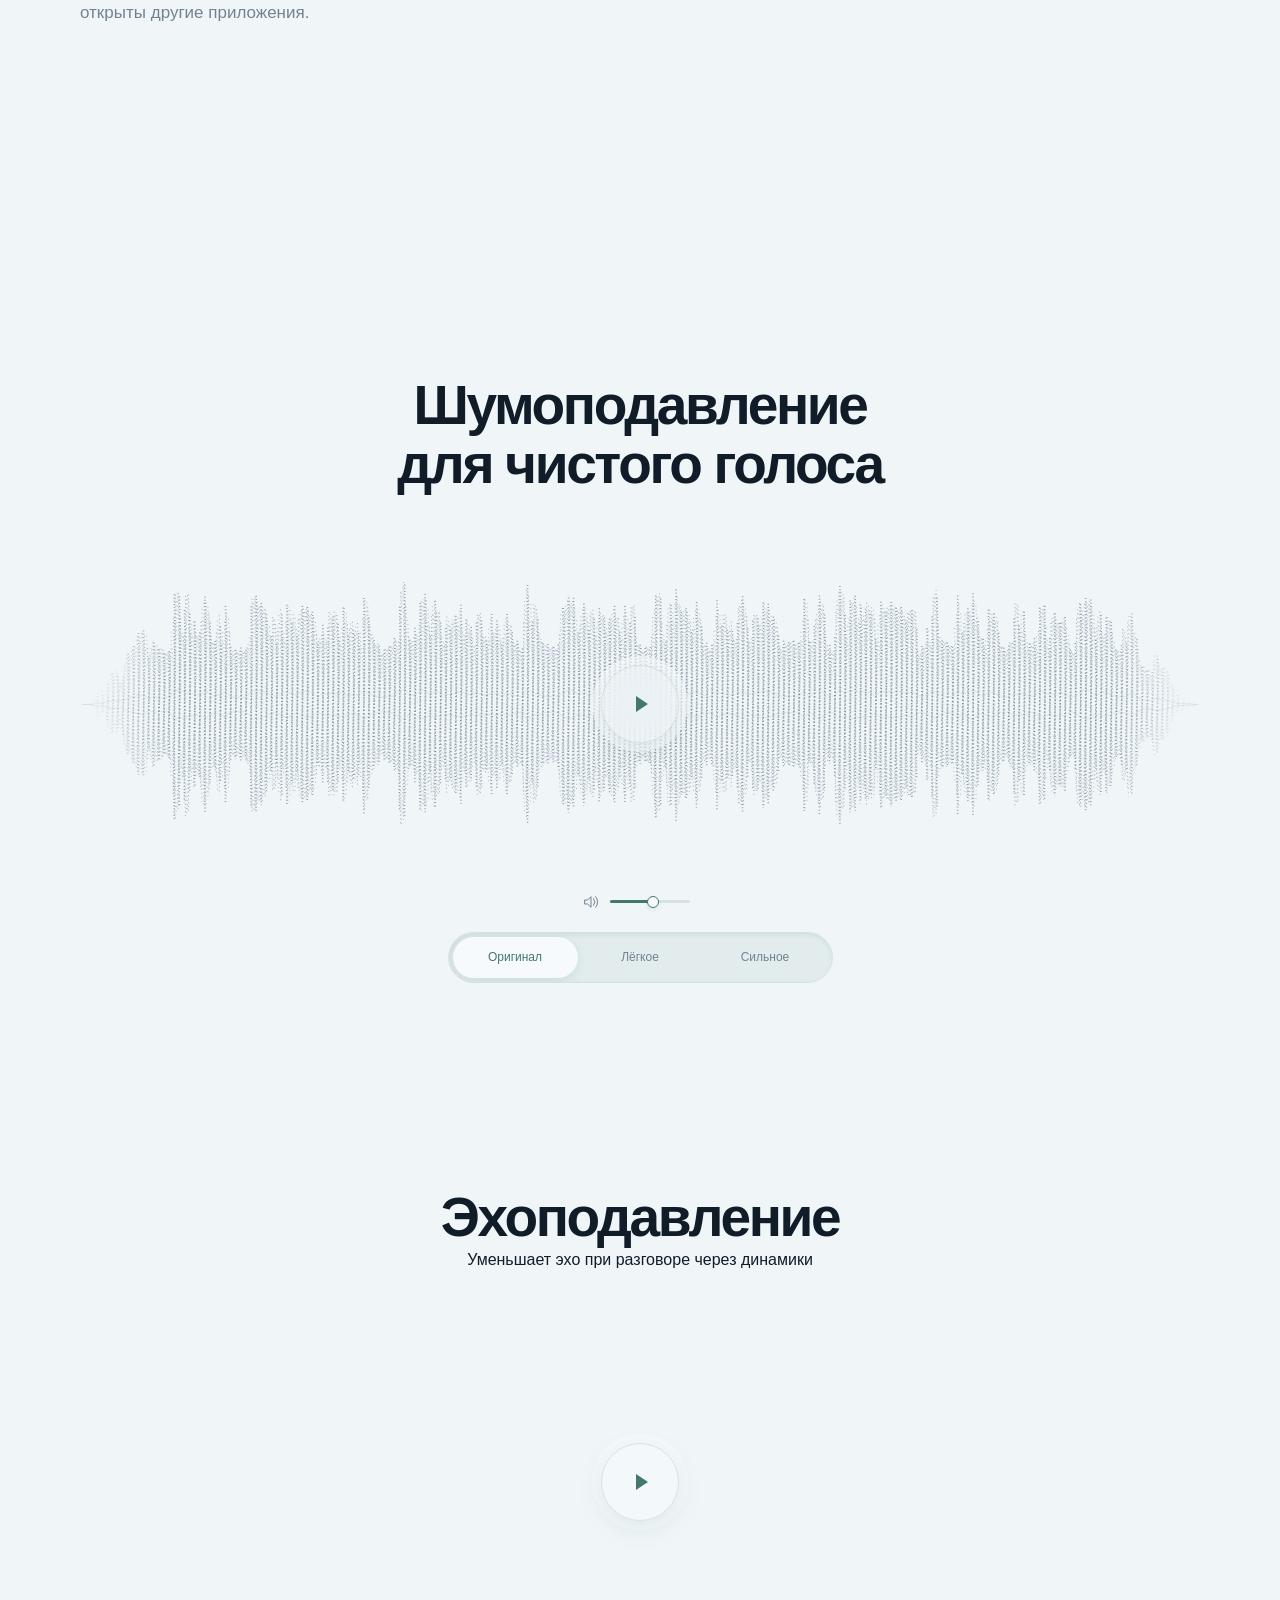
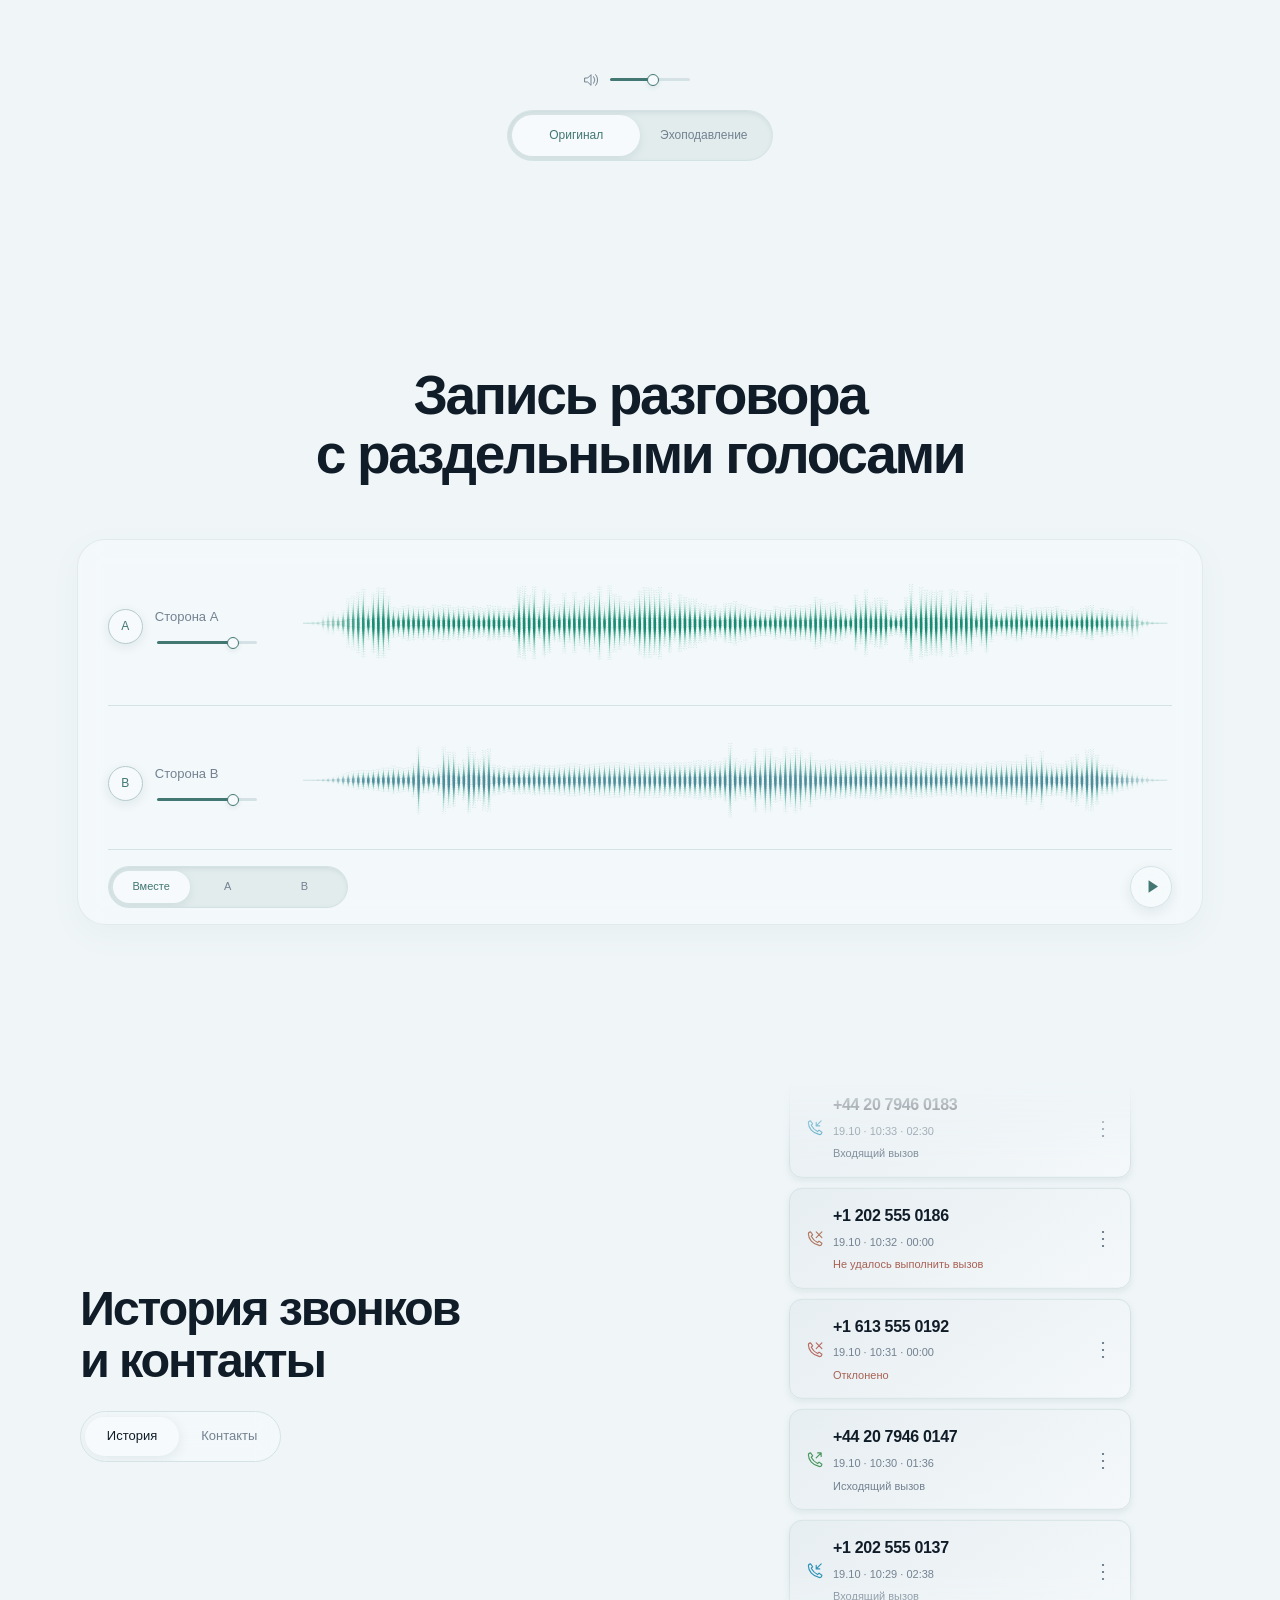
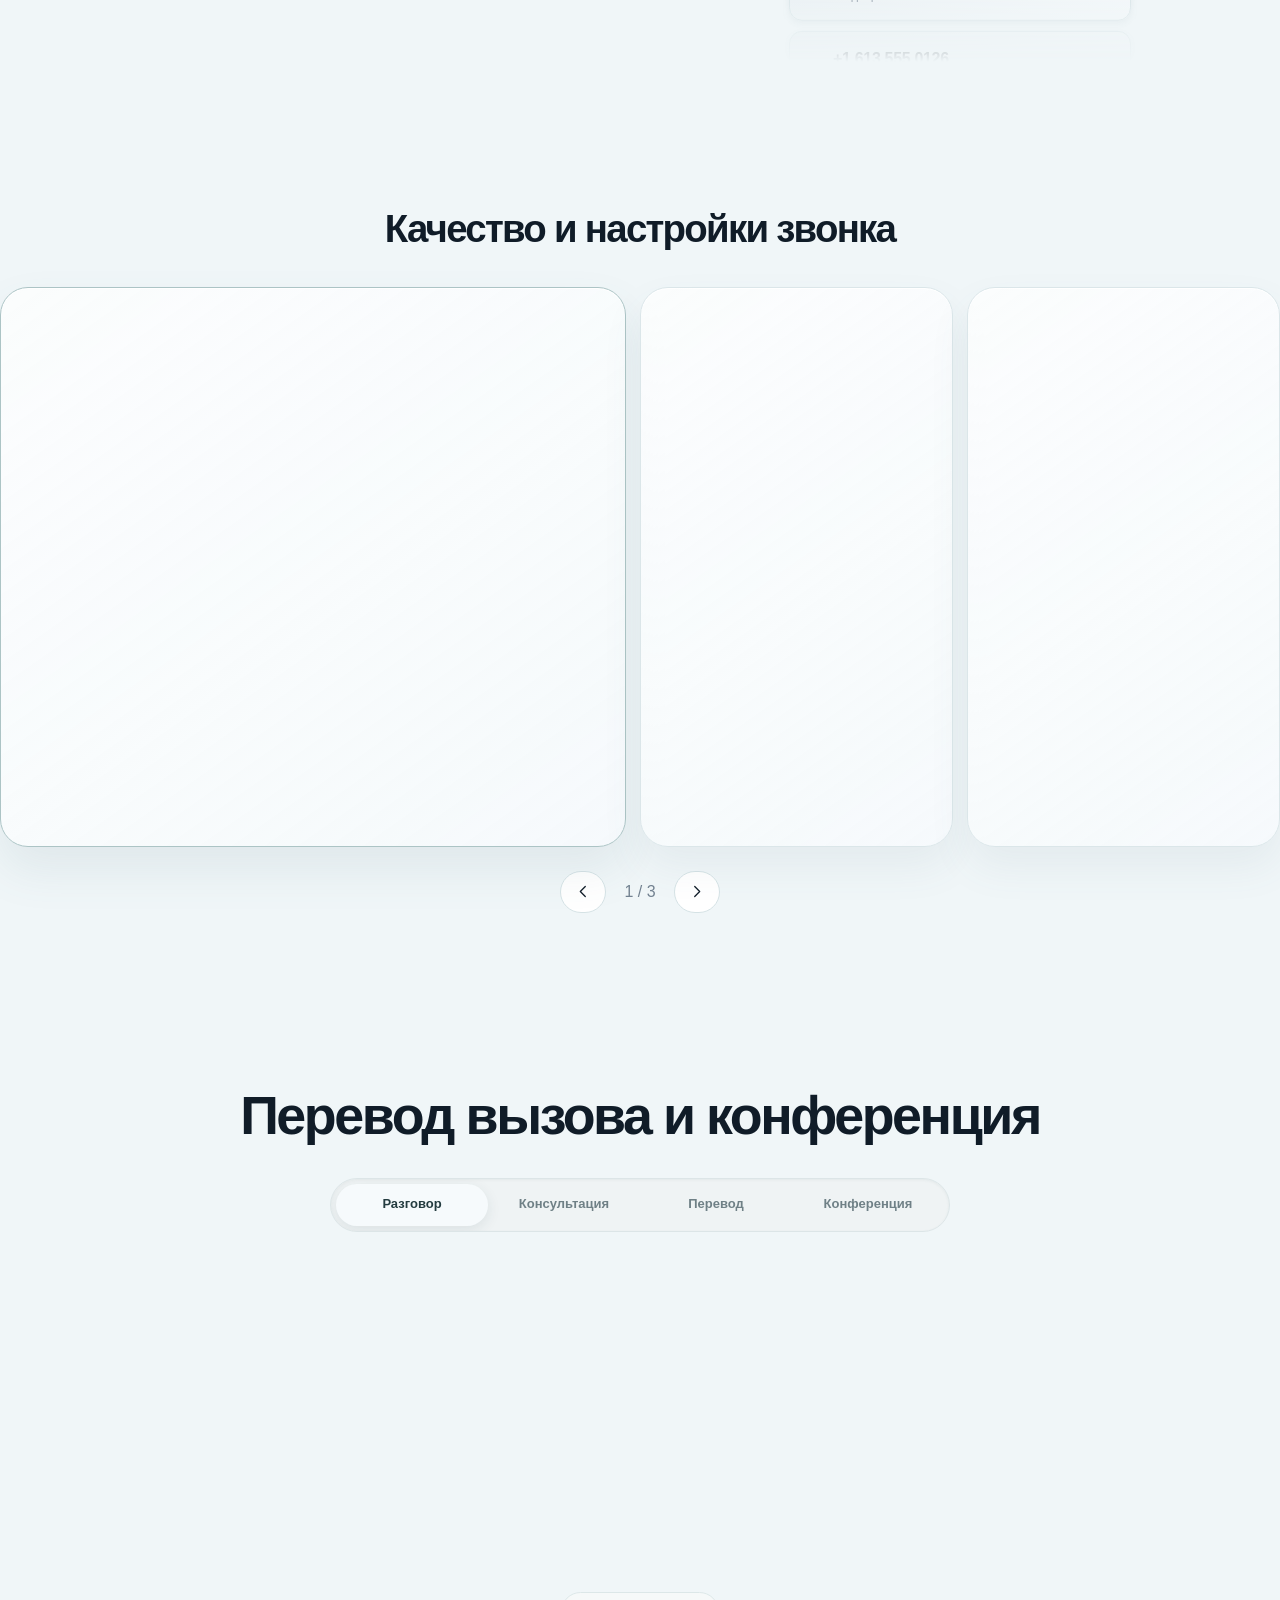
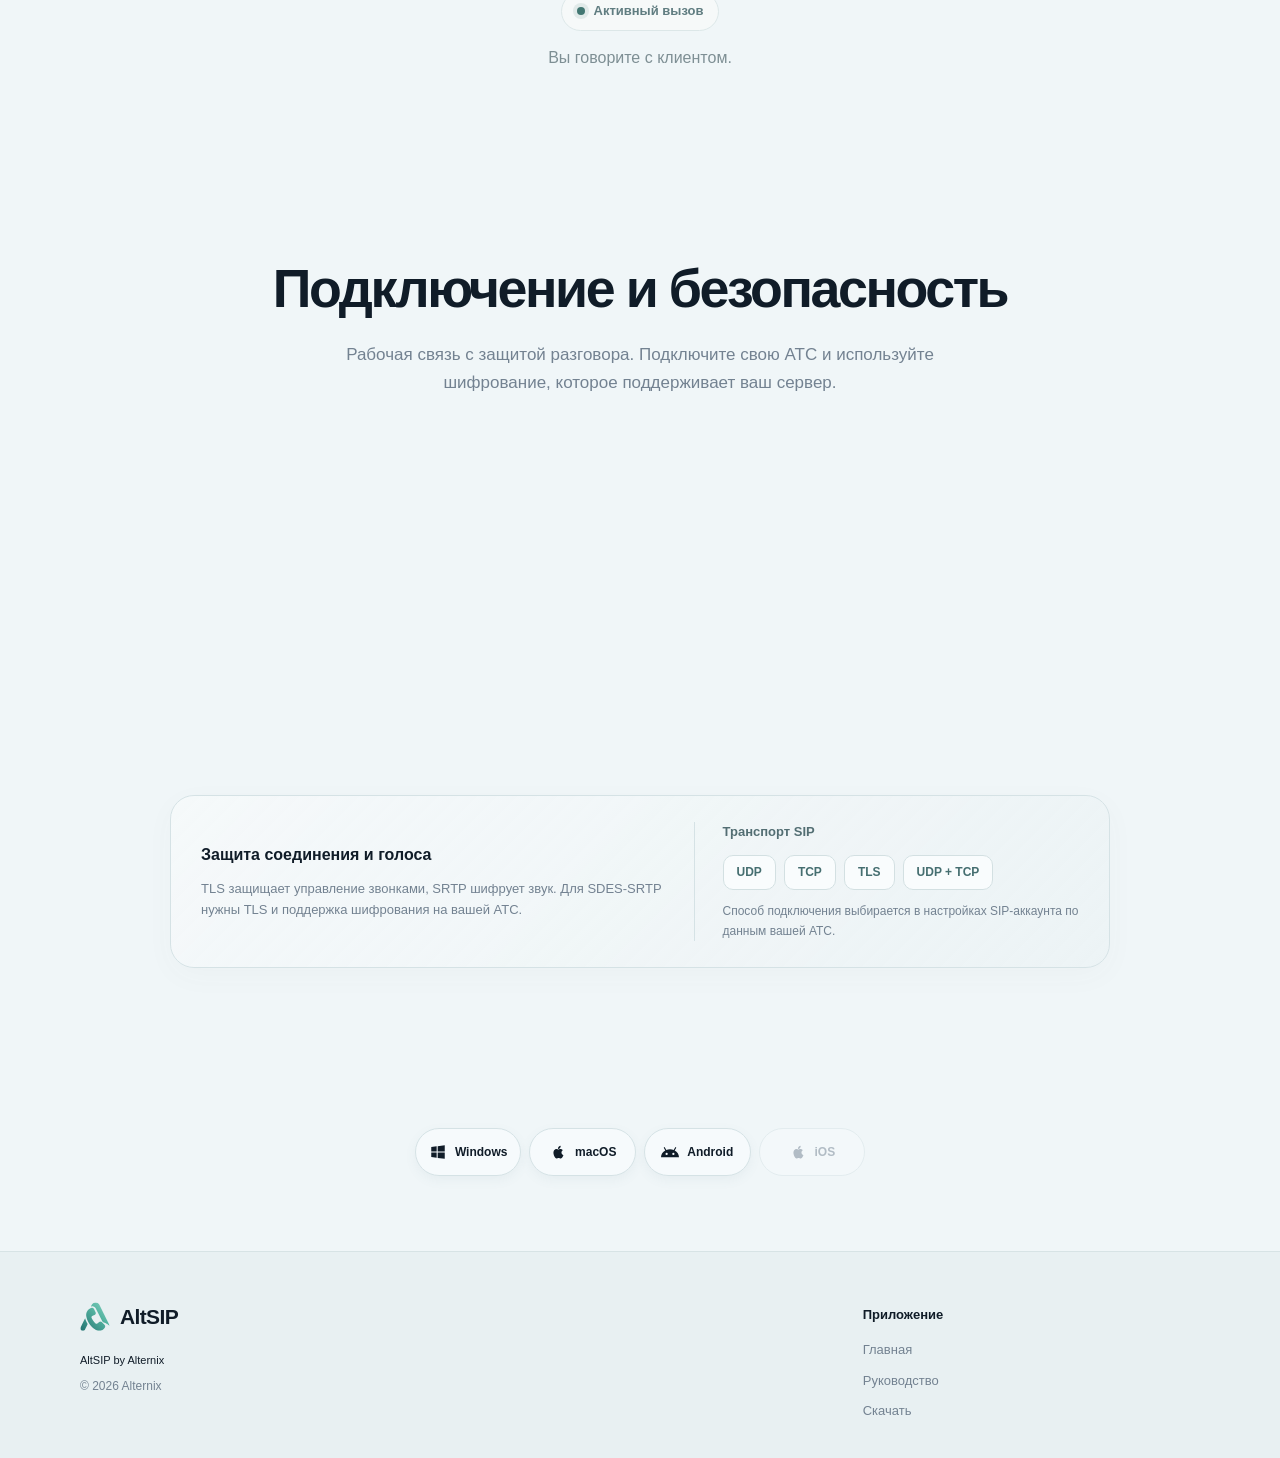
==== commit aa5a43ca: "Use managed download metadata and bypass the previous static catalog cache" ====
--- a/index.html
+++ b/index.html
@@ -1,5 +1,5 @@
 <!doctype html>
-<html lang="ru"><head><meta charset="utf-8"><meta name="viewport" content="width=device-width,initial-scale=1"><title>AltSIP | SIP-клиент для вашей телефонии</title><meta name="description" content="Софтфон для звонков через вашего SIP-провайдера или рабочую телефонию."><meta property="og:title" content="AltSIP | SIP-клиент для вашей телефонии"><meta property="og:description" content="Софтфон для звонков через вашего SIP-провайдера или рабочую телефонию."><meta name="robots" content="noindex,nofollow"><meta name="altsip-audio-revision" content="d81316233556"><meta name="theme-color" content="#eff5f6"><link rel="icon" href="assets/icon.png"><link rel="stylesheet" href="style.css?v=14defea4f8b7"><link rel="stylesheet" href="demo-app.css?v=3cf6b6edede5"><link rel="stylesheet" href="guide.css?v=b70c171cb1ae"><link rel="stylesheet" href="presentation.css?v=deb7fc3d13be"><link rel="stylesheet" href="home.css?v=a27cb78341da"><link rel="stylesheet" href="product-details.css?v=e5f3601f4b69"><link rel="stylesheet" href="connection-scenes.css?v=22c87a8289f9"><link rel="stylesheet" href="hero-motion.css?v=38f2ab4b9ba9"><script defer src="locales.js?v=30ba3d469219"></script><script defer src="releases.js?v=77ed6e7f7e4b"></script><script defer src="owner-waveforms.js?v=f6e4b6ddcce7"></script><script defer src="audio-engine.js?v=7d99609cf5ab"></script><script defer src="wave-renderer.js?v=c137aee2f641"></script><script defer src="demo-locales.js?v=926282124738"></script><script defer src="demo-fixtures.js?v=5a1b3ef2c4a5"></script><script defer src="demo-app.js?v=d6d904a835ac"></script><script defer src="demo-tour.js?v=c483cf385665"></script><script defer src="guide-current.js?v=d35886d37e3a"></script><script defer src="guide.js?v=73ad6a2656e2"></script><script defer src="feature-gallery.js?v=d8f97958c95c"></script><script defer src="product-details.js?v=979802021ca1"></script><script defer src="connection-scenes.js?v=bbd32a1fe346"></script><script defer src="home-content.js?v=e4d431e8aa3e"></script><script defer src="atmosphere.js?v=7ba077ddc36a"></script><script defer src="app.js?v=0ddb26c8a329"></script><script src="site-routes.js?v=2fbef1f44652"></script></head>
+<html lang="ru"><head><meta charset="utf-8"><meta name="viewport" content="width=device-width,initial-scale=1"><title>AltSIP | SIP-клиент для вашей телефонии</title><meta name="description" content="Софтфон для звонков через вашего SIP-провайдера или рабочую телефонию."><meta property="og:title" content="AltSIP | SIP-клиент для вашей телефонии"><meta property="og:description" content="Софтфон для звонков через вашего SIP-провайдера или рабочую телефонию."><meta name="robots" content="noindex,nofollow"><meta name="altsip-audio-revision" content="d81316233556"><meta name="theme-color" content="#eff5f6"><link rel="icon" href="assets/icon.png"><link rel="stylesheet" href="style.css?v=14defea4f8b7"><link rel="stylesheet" href="demo-app.css?v=3cf6b6edede5"><link rel="stylesheet" href="guide.css?v=b70c171cb1ae"><link rel="stylesheet" href="presentation.css?v=deb7fc3d13be"><link rel="stylesheet" href="home.css?v=a27cb78341da"><link rel="stylesheet" href="product-details.css?v=e5f3601f4b69"><link rel="stylesheet" href="connection-scenes.css?v=22c87a8289f9"><link rel="stylesheet" href="hero-motion.css?v=38f2ab4b9ba9"><script defer src="locales.js?v=30ba3d469219"></script><script defer src="releases.js?v=2a10d019dabe"></script><script defer src="owner-waveforms.js?v=f6e4b6ddcce7"></script><script defer src="audio-engine.js?v=7d99609cf5ab"></script><script defer src="wave-renderer.js?v=c137aee2f641"></script><script defer src="demo-locales.js?v=926282124738"></script><script defer src="demo-fixtures.js?v=5a1b3ef2c4a5"></script><script defer src="demo-app.js?v=d6d904a835ac"></script><script defer src="demo-tour.js?v=c483cf385665"></script><script defer src="guide-current.js?v=d35886d37e3a"></script><script defer src="guide.js?v=73ad6a2656e2"></script><script defer src="feature-gallery.js?v=d8f97958c95c"></script><script defer src="product-details.js?v=979802021ca1"></script><script defer src="connection-scenes.js?v=bbd32a1fe346"></script><script defer src="home-content.js?v=e4d431e8aa3e"></script><script defer src="atmosphere.js?v=7ba077ddc36a"></script><script defer src="app.js?v=0ddb26c8a329"></script><script src="site-routes.js?v=2fbef1f44652"></script></head>
 <body id="top"><svg class="svg-defs" aria-hidden="true"><defs><symbol id="i-server" viewBox="0 0 24 24"><rect x="3" y="3" width="18" height="7" rx="2"/><rect x="3" y="14" width="18" height="7" rx="2"/><path d="M7 6.5h.1M7 17.5h.1M11 6.5h6M11 17.5h6"/></symbol>
 <symbol id="i-arrow" viewBox="0 0 24 24"><path d="M4 12h16m-6-6 6 6-6 6"/></symbol><symbol id="i-down" viewBox="0 0 24 24"><path d="M12 3v18m-6-6 6 6 6-6"/></symbol>
 <symbol id="i-play" viewBox="0 0 24 24"><path d="m7 4 12 8-12 8Z"/></symbol><symbol id="i-pause" viewBox="0 0 24 24"><path d="M8 5v14M16 5v14"/></symbol><symbol id="i-volume" viewBox="0 0 24 24"><path d="M3 9h4l5-5v16l-5-5H3Zm13-2a8 8 0 0 1 0 10m3-13a12 12 0 0 1 0 16"/></symbol>
@@ -11,10 +11,10 @@
 
 <div class="site-atmosphere" aria-hidden="true"><i class="glass-sphere"></i><i class="glass-sphere"></i><i class="glass-sphere"></i></div><header class="header"><a class="brand" href="#top" aria-label="AltSIP"><img src="assets/mark.svg" width="34" height="34" alt=""></a><nav class="page-tabs" role="tablist" data-label="navigation" aria-label="Разделы сайта"><i></i><button type="button" id="tab-home" role="tab" aria-selected="true" aria-controls="home-view" data-page="home"><span data-copy="navHome">Главная</span></button><button type="button" id="tab-guide" role="tab" aria-selected="false" tabindex="-1" aria-controls="guide-view" data-page="guide"><span data-copy="navGuide">Руководство</span></button></nav><div class="language-menu"><button type="button" id="language-trigger" aria-expanded="false" data-label="language" aria-label="Язык"><span id="language-current" class="visually-hidden">Русский</span><svg aria-hidden="true" viewBox="0 0 24 24"><circle cx="12" cy="12" r="9"/><path d="M3 12h18M12 3c5 5 5 13 0 18M12 3c-5 5-5 13 0 18"/></svg></button><div class="language-options" hidden role="group" data-label="language" aria-label="Язык"><button type="button" data-language="de" lang="de" aria-pressed="false">Deutsch</button><button type="button" data-language="en" lang="en" aria-pressed="false">English</button><button type="button" data-language="es" lang="es" aria-pressed="false">Español</button><button type="button" data-language="fr" lang="fr" aria-pressed="false">Français</button><button type="button" data-language="it" lang="it" aria-pressed="false">Italiano</button><button type="button" data-language="pl" lang="pl" aria-pressed="false">Polski</button><button type="button" data-language="pt" lang="pt" aria-pressed="false">Português</button><button type="button" data-language="ru" lang="ru" aria-pressed="true">Русский</button><button type="button" data-language="uk" lang="uk" aria-pressed="false">Українська</button></div></div></header>
 <main id="main"><div id="home-view" class="page-view" role="tabpanel" aria-labelledby="tab-home">
-<section class="hero-story" id="hero-story"><div class="hero-atmosphere" aria-hidden="true"><div class="glass-ribbon"></div><div class="glass-bead one"></div><div class="glass-bead two"></div><div class="glass-bead three"></div></div><div class="hero"><div class="hero-copy"><h1><span data-copy="heroTitle">Всё для ваших звонков</span></h1><p><span data-copy="heroBody">AltSIP современный SIP-клиент для работы с вашей АТС или VoIP-провайдером. Создан для удобной повседневной связи с широкими возможностями настройки под ваши задачи.</span></p><div class="downloads downloads-top"><a class="download-button windows" href="https://github.com/AlternixApps/AltSIP-Releases/releases/download/windows-wpf-beta-0.1.354/AltSIP-Setup.exe" data-release="windows" aria-label="Windows"><svg aria-hidden="true"><use href="#i-windows"></use></svg><span>Windows</span></a><details class="mac-choice"><summary class="download-button mac" data-label="downloadMac" aria-label="Скачать для macOS"><svg aria-hidden="true"><use href="#i-apple"></use></svg><span>macOS</span></summary><div class="mac-options"><a href="https://github.com/AlternixApps/AltSIP-Releases/releases/download/macos-swift-beta-0.1.75-build89/AltSIP-Swift-0.1.75-build89-arm64.dmg" data-release="macArm"><span>Apple Silicon</span></a><a href="https://github.com/AlternixApps/AltSIP-Releases/releases/download/macos-swift-beta-0.1.75-build89/AltSIP-Swift-0.1.75-build89-x86_64.dmg" data-release="macIntel"><span>Intel</span></a></div></details><a class="download-button android" href="https://play.google.com/store/apps/details?id=com.alternix.altsip" aria-label="Android — Google Play"><svg aria-hidden="true"><use href="#i-android"></use></svg><span>Android</span></a><button class="download-button ios" type="button" disabled><svg aria-hidden="true"><use href="#i-apple"></use></svg><span>iOS</span></button></div></div><div class="demo-stage" id="demo-stage"><div class="demo-position"><div class="demo-angle"><div class="demo-turn"><div class="demo-depth" aria-hidden="true"><i></i><i></i><i></i><i></i><i></i><i></i><i></i><i></i><i></i><i></i></div><div class="demo-front"><div id="sip-demo" inert aria-hidden="true"></div></div><div class="demo-back" aria-hidden="true"><img src="assets/mark.svg" alt=""></div></div></div></div><div class="glass-dock" aria-hidden="true"></div></div></div></section>
-<div id="home-overview"></div><section class="download-section home-download" id="download"><div class="downloads downloads-home"><a class="download-button windows" href="https://github.com/AlternixApps/AltSIP-Releases/releases/download/windows-wpf-beta-0.1.354/AltSIP-Setup.exe" data-release="windows" aria-label="Windows"><svg aria-hidden="true"><use href="#i-windows"></use></svg><span>Windows</span></a><details class="mac-choice"><summary class="download-button mac" data-label="downloadMac" aria-label="Скачать для macOS"><svg aria-hidden="true"><use href="#i-apple"></use></svg><span>macOS</span></summary><div class="mac-options"><a href="https://github.com/AlternixApps/AltSIP-Releases/releases/download/macos-swift-beta-0.1.75-build89/AltSIP-Swift-0.1.75-build89-arm64.dmg" data-release="macArm"><span>Apple Silicon</span></a><a href="https://github.com/AlternixApps/AltSIP-Releases/releases/download/macos-swift-beta-0.1.75-build89/AltSIP-Swift-0.1.75-build89-x86_64.dmg" data-release="macIntel"><span>Intel</span></a></div></details><a class="download-button android" href="https://play.google.com/store/apps/details?id=com.alternix.altsip" aria-label="Android — Google Play"><svg aria-hidden="true"><use href="#i-android"></use></svg><span>Android</span></a><button class="download-button ios" type="button" disabled><svg aria-hidden="true"><use href="#i-apple"></use></svg><span>iOS</span></button></div></section><div id="audio-sections" hidden><section class="sound section" id="sound"><div class="section-heading reveal"><h2><span data-copy="soundTitle">Шумоподавление
+<section class="hero-story" id="hero-story"><div class="hero-atmosphere" aria-hidden="true"><div class="glass-ribbon"></div><div class="glass-bead one"></div><div class="glass-bead two"></div><div class="glass-bead three"></div></div><div class="hero"><div class="hero-copy"><h1><span data-copy="heroTitle">Всё для ваших звонков</span></h1><p><span data-copy="heroBody">AltSIP современный SIP-клиент для работы с вашей АТС или VoIP-провайдером. Создан для удобной повседневной связи с широкими возможностями настройки под ваши задачи.</span></p><div class="downloads downloads-top"><a class="download-button windows" href="https://github.com/AlternixApps/AltSIP-Releases/releases/download/windows-wpf-beta-0.1.354/AltSIP-Setup.exe" data-release="windows" aria-label="Windows"><svg aria-hidden="true"><use href="#i-windows"></use></svg><span>Windows</span></a><details class="mac-choice"><summary class="download-button mac" data-label="downloadMac" aria-label="Скачать для macOS"><svg aria-hidden="true"><use href="#i-apple"></use></svg><span>macOS</span></summary><div class="mac-options"><a href="https://github.com/AlternixApps/AltSIP-Releases/releases/download/macos-swift-beta-0.1.77-build91/AltSIP-Swift-0.1.77-build91-arm64.dmg" data-release="macArm"><span>Apple Silicon</span></a><a href="https://github.com/AlternixApps/AltSIP-Releases/releases/download/macos-swift-beta-0.1.77-build91/AltSIP-Swift-0.1.77-build91-x86_64.dmg" data-release="macIntel"><span>Intel</span></a></div></details><a class="download-button android" href="https://play.google.com/store/apps/details?id=com.alternix.altsip" aria-label="Android — Google Play"><svg aria-hidden="true"><use href="#i-android"></use></svg><span>Android</span></a><button class="download-button ios" type="button" disabled><svg aria-hidden="true"><use href="#i-apple"></use></svg><span>iOS</span></button></div></div><div class="demo-stage" id="demo-stage"><div class="demo-position"><div class="demo-angle"><div class="demo-turn"><div class="demo-depth" aria-hidden="true"><i></i><i></i><i></i><i></i><i></i><i></i><i></i><i></i><i></i><i></i></div><div class="demo-front"><div id="sip-demo" inert aria-hidden="true"></div></div><div class="demo-back" aria-hidden="true"><img src="assets/mark.svg" alt=""></div></div></div></div><div class="glass-dock" aria-hidden="true"></div></div></div></section>
+<div id="home-overview"></div><section class="download-section home-download" id="download"><div class="downloads downloads-home"><a class="download-button windows" href="https://github.com/AlternixApps/AltSIP-Releases/releases/download/windows-wpf-beta-0.1.354/AltSIP-Setup.exe" data-release="windows" aria-label="Windows"><svg aria-hidden="true"><use href="#i-windows"></use></svg><span>Windows</span></a><details class="mac-choice"><summary class="download-button mac" data-label="downloadMac" aria-label="Скачать для macOS"><svg aria-hidden="true"><use href="#i-apple"></use></svg><span>macOS</span></summary><div class="mac-options"><a href="https://github.com/AlternixApps/AltSIP-Releases/releases/download/macos-swift-beta-0.1.77-build91/AltSIP-Swift-0.1.77-build91-arm64.dmg" data-release="macArm"><span>Apple Silicon</span></a><a href="https://github.com/AlternixApps/AltSIP-Releases/releases/download/macos-swift-beta-0.1.77-build91/AltSIP-Swift-0.1.77-build91-x86_64.dmg" data-release="macIntel"><span>Intel</span></a></div></details><a class="download-button android" href="https://play.google.com/store/apps/details?id=com.alternix.altsip" aria-label="Android — Google Play"><svg aria-hidden="true"><use href="#i-android"></use></svg><span>Android</span></a><button class="download-button ios" type="button" disabled><svg aria-hidden="true"><use href="#i-apple"></use></svg><span>iOS</span></button></div></section><div id="audio-sections" hidden><section class="sound section" id="sound"><div class="section-heading reveal"><h2><span data-copy="soundTitle">Шумоподавление
 для чистого голоса</span></h2></div><div class="sound-sculpture reveal" id="sound-player"><canvas id="noise-wave" width="1200" height="380" aria-hidden="true"></canvas><button class="orb-play" id="noise-play" type="button" data-label="play" aria-label="Слушать"><svg aria-hidden="true"><use href="#i-play"></use></svg></button></div><div class="sound-console reveal"><div class="wave-caption"><label class="volume-control"><svg aria-hidden="true"><use href="#i-volume"></use></svg><input id="master-volume" type="range" min="0" max="100" value="55" data-label="volume" aria-label="Громкость"></label></div><div class="audio-processing-row"><div class="segmented noise-mode" role="group" data-label="processing" aria-label="Обработка звука"><span class="capsule-track" aria-hidden="true"><i></i></span><button data-noise-mode="original" aria-pressed="true" type="button"><span data-copy="original">Оригинал</span></button><button data-noise-mode="light" aria-pressed="false" type="button"><span data-copy="light">Лёгкое</span></button><button data-noise-mode="high" aria-pressed="false" type="button"><span data-copy="high">Сильное</span></button></div></div><p id="noise-error" class="player-error" role="status"></p></div></section>
 <section class="echo-section section" id="echo"><div class="section-heading reveal"><h2><span data-copy="echoTitle">Эхоподавление</span></h2><p class="lab-lead"><span data-copy="echoBody">Уменьшает эхо при разговоре через динамики</span></p></div><div class="echo-sculpture sound-sculpture reveal" id="echo-player"><canvas id="echo-wave" width="1200" height="380" aria-hidden="true"></canvas><button class="orb-play" id="echo-play" type="button" data-label="play" aria-label="Слушать"><svg aria-hidden="true"><use href="#i-play"></use></svg></button></div><div class="sound-console reveal"><div class="wave-caption"><label class="volume-control"><svg aria-hidden="true"><use href="#i-volume"></use></svg><input id="echo-volume" type="range" min="0" max="100" value="55" data-label="volume" aria-label="Громкость"></label></div><div class="audio-processing-row"><div class="segmented echo-mode" role="group" data-label="processing" aria-label="Обработка звука"><span class="capsule-track" aria-hidden="true"><i></i></span><button data-echo-mode="original" aria-pressed="true" type="button"><span data-copy="echoOriginal">Оригинал</span></button><button data-echo-mode="processed" aria-pressed="false" type="button"><span data-copy="echoProcessed">Эхоподавление</span></button></div></div><p id="echo-error" class="player-error" role="status"></p></div></section>
 <section class="record section" id="record"><div class="record-shell"><div class="record-copy reveal"><h2><span data-copy="recordTitle">Запись разговора
 с раздельными голосами</span></h2></div><div class="mixer reveal" id="record-player"><div class="track" data-track="a"><div class="track-info"><button type="button" class="track-letter" data-track-solo="a" aria-label="Solo A" aria-pressed="false">A</button><span><span data-copy="sideA">Сторона A</span></span><input id="gain-a" type="range" min="0" max="100" value="80" data-label="gainA" aria-label="Громкость стороны A"></div><canvas id="wave-a" width="700" height="150" aria-hidden="true"></canvas></div><div class="track" data-track="b"><div class="track-info"><button type="button" class="track-letter" data-track-solo="b" aria-label="Solo B" aria-pressed="false">B</button><span><span data-copy="sideB">Сторона B</span></span><input id="gain-b" type="range" min="0" max="100" value="80" data-label="gainB" aria-label="Громкость стороны B"></div><canvas id="wave-b" width="700" height="150" aria-hidden="true"></canvas></div><div class="record-transport"><div class="track-selection segmented" role="group" data-label="trackChoice" aria-label="Дорожки записи"><span class="capsule-track" aria-hidden="true"><i></i></span><button data-solo="both" aria-pressed="true"><span data-copy="both">Вместе</span></button><button data-solo="a" aria-pressed="false">A</button><button data-solo="b" aria-pressed="false">B</button></div><div class="time-and-play"><button class="round-play" id="record-play" type="button" data-label="play" aria-label="Слушать"><svg aria-hidden="true"><use href="#i-play"></use></svg></button></div></div><p id="record-error" class="player-error" role="status"></p></div></div></section>
-</div></div><section id="guide-view" class="page-view" role="tabpanel" aria-labelledby="tab-guide" hidden><div id="guide"></div></section></main><footer class="site-footer"><div class="footer-inner"><div class="footer-about"><a href="#home" data-route="home" data-anchor="hero-story" class="footer-brand"><img src="assets/mark.svg" width="30" height="30" alt=""><span>AltSIP</span></a><a class="footer-credit" href="https://alternixapps.github.io/"><span data-copy="footer">AltSIP by Alternix</span></a><p class="footer-copyright">© 2026 Alternix</p></div><nav data-label="footerNavigation" aria-label="Навигация в подвале"><strong><span data-copy="footerProduct">Приложение</span></strong><a href="#home" data-route="home" data-anchor="hero-story"><span data-copy="navHome">Главная</span></a><a href="#guide" data-route="guide"><span data-copy="navGuide">Руководство</span></a><button type="button" class="footer-download" data-open-download><span data-copy="download">Скачать</span></button></nav></div></footer><dialog class="download-dialog" id="download-dialog" aria-labelledby="download-dialog-title"><button type="button" class="download-close" data-close-download data-label="close" aria-label="Закрыть">×</button><h2 id="download-dialog-title"><span data-copy="download">Скачать</span></h2><div class="downloads downloads-dialog"><a class="download-button windows" href="https://github.com/AlternixApps/AltSIP-Releases/releases/download/windows-wpf-beta-0.1.354/AltSIP-Setup.exe" data-release="windows" aria-label="Windows"><svg aria-hidden="true"><use href="#i-windows"></use></svg><span>Windows</span></a><details class="mac-choice"><summary class="download-button mac" data-label="downloadMac" aria-label="Скачать для macOS"><svg aria-hidden="true"><use href="#i-apple"></use></svg><span>macOS</span></summary><div class="mac-options"><a href="https://github.com/AlternixApps/AltSIP-Releases/releases/download/macos-swift-beta-0.1.75-build89/AltSIP-Swift-0.1.75-build89-arm64.dmg" data-release="macArm"><span>Apple Silicon</span></a><a href="https://github.com/AlternixApps/AltSIP-Releases/releases/download/macos-swift-beta-0.1.75-build89/AltSIP-Swift-0.1.75-build89-x86_64.dmg" data-release="macIntel"><span>Intel</span></a></div></details><a class="download-button android" href="https://play.google.com/store/apps/details?id=com.alternix.altsip" aria-label="Android — Google Play"><svg aria-hidden="true"><use href="#i-android"></use></svg><span>Android</span></a><button class="download-button ios" type="button" disabled><svg aria-hidden="true"><use href="#i-apple"></use></svg><span>iOS</span></button></div></dialog><a class="back-top" href="#top" data-label="backTop" aria-label="Наверх"><svg aria-hidden="true" viewBox="0 0 24 24"><path d="m6 14 6-6 6 6"/></svg></a></body></html>
+</div></div><section id="guide-view" class="page-view" role="tabpanel" aria-labelledby="tab-guide" hidden><div id="guide"></div></section></main><footer class="site-footer"><div class="footer-inner"><div class="footer-about"><a href="#home" data-route="home" data-anchor="hero-story" class="footer-brand"><img src="assets/mark.svg" width="30" height="30" alt=""><span>AltSIP</span></a><a class="footer-credit" href="https://alternixapps.github.io/"><span data-copy="footer">AltSIP by Alternix</span></a><p class="footer-copyright">© 2026 Alternix</p></div><nav data-label="footerNavigation" aria-label="Навигация в подвале"><strong><span data-copy="footerProduct">Приложение</span></strong><a href="#home" data-route="home" data-anchor="hero-story"><span data-copy="navHome">Главная</span></a><a href="#guide" data-route="guide"><span data-copy="navGuide">Руководство</span></a><button type="button" class="footer-download" data-open-download><span data-copy="download">Скачать</span></button></nav></div></footer><dialog class="download-dialog" id="download-dialog" aria-labelledby="download-dialog-title"><button type="button" class="download-close" data-close-download data-label="close" aria-label="Закрыть">×</button><h2 id="download-dialog-title"><span data-copy="download">Скачать</span></h2><div class="downloads downloads-dialog"><a class="download-button windows" href="https://github.com/AlternixApps/AltSIP-Releases/releases/download/windows-wpf-beta-0.1.354/AltSIP-Setup.exe" data-release="windows" aria-label="Windows"><svg aria-hidden="true"><use href="#i-windows"></use></svg><span>Windows</span></a><details class="mac-choice"><summary class="download-button mac" data-label="downloadMac" aria-label="Скачать для macOS"><svg aria-hidden="true"><use href="#i-apple"></use></svg><span>macOS</span></summary><div class="mac-options"><a href="https://github.com/AlternixApps/AltSIP-Releases/releases/download/macos-swift-beta-0.1.77-build91/AltSIP-Swift-0.1.77-build91-arm64.dmg" data-release="macArm"><span>Apple Silicon</span></a><a href="https://github.com/AlternixApps/AltSIP-Releases/releases/download/macos-swift-beta-0.1.77-build91/AltSIP-Swift-0.1.77-build91-x86_64.dmg" data-release="macIntel"><span>Intel</span></a></div></details><a class="download-button android" href="https://play.google.com/store/apps/details?id=com.alternix.altsip" aria-label="Android — Google Play"><svg aria-hidden="true"><use href="#i-android"></use></svg><span>Android</span></a><button class="download-button ios" type="button" disabled><svg aria-hidden="true"><use href="#i-apple"></use></svg><span>iOS</span></button></div></dialog><a class="back-top" href="#top" data-label="backTop" aria-label="Наверх"><svg aria-hidden="true" viewBox="0 0 24 24"><path d="m6 14 6-6 6 6"/></svg></a></body></html>
